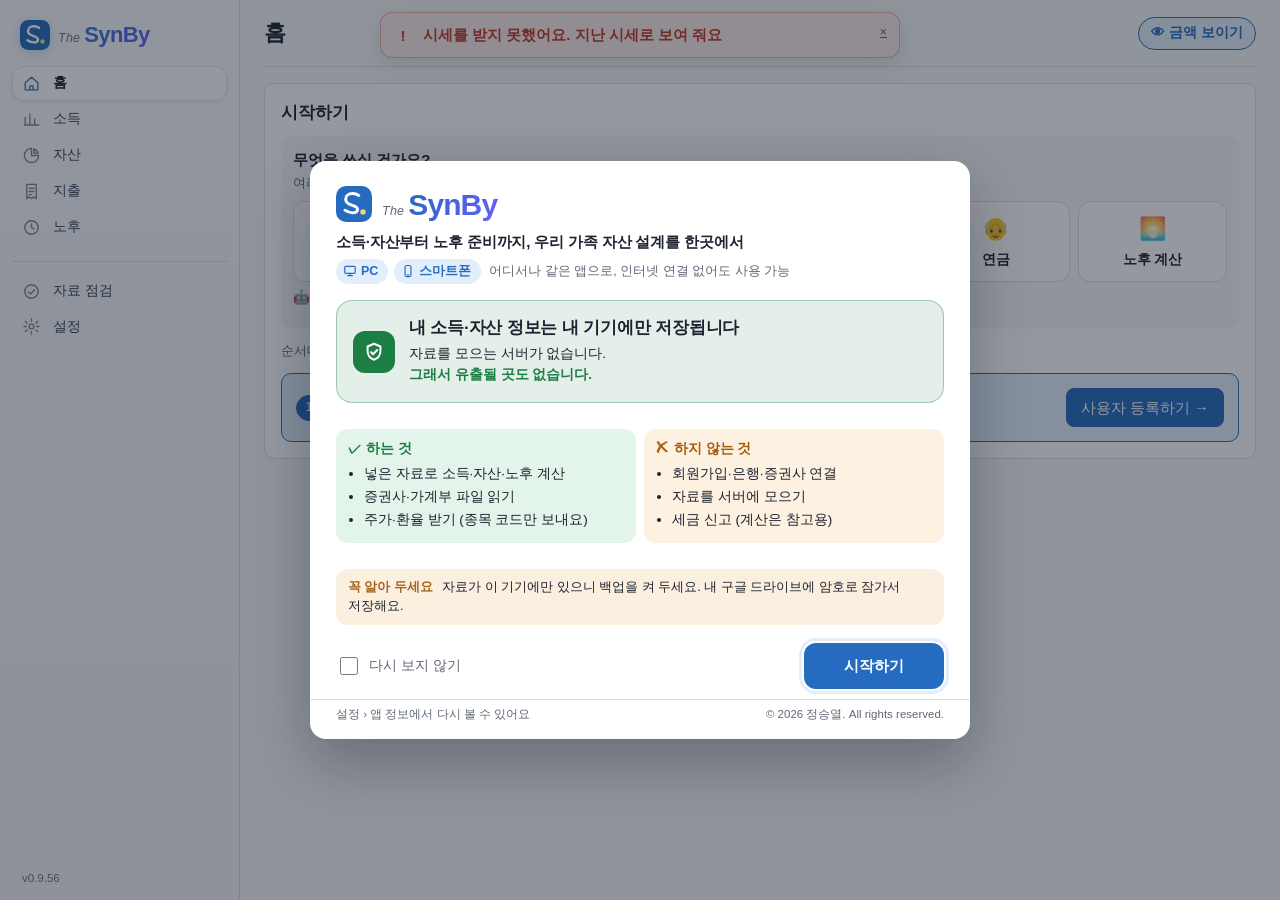
==== index.html @ cb2609c5 "0.9.56: 처음 쓰는 사람 안내(무엇을 쓸까요), 바뀐 점 알림, 계좌·노후·상속 안내 Co-Authored-By: Claude Opus 5.5 <noreply@anthropi" ====
<!doctype html>
<html lang="ko">
<head>
<meta charset="utf-8">
<meta name="viewport" content="width=device-width, initial-scale=1, viewport-fit=cover">
<meta name="robots" content="noindex">
<meta name="theme-color" content="#2a78d6">
<meta name="apple-mobile-web-app-capable" content="yes">
<meta name="apple-mobile-web-app-title" content="SynBy">
<title>The SynBy</title>
<link rel="manifest" href="./manifest.webmanifest">
<link rel="icon" href="./favicon-32.png" sizes="32x32">
<link rel="apple-touch-icon" href="./apple-touch-icon.png">
<link rel="stylesheet" href="./app.css?v=0.9.56">
</head>
<body>
<div id="root"></div>
<script type="module" src="./app.js?v=0.9.56"></script>
</body>
</html>
---- app.css ----
:root{--bg: #f6f7f9;--panel: #ffffff;--side: #eef0f3;--ink: #1d2330;--quiet: #5f6878;--line: #d9dde4;--accent: #256bc0;--accent-fill: #256bc0;--accent-soft: #e3eefb;--good: #1c7d45;--bad: #c0392b;--profit: #d63a3a;--loss: #2a62c9;--radius: 10px;color-scheme:light}@media(prefers-color-scheme:dark){:root:not([data-theme=light]){--bg: #14171c;--panel: #1c2027;--side: #181b21;--ink: #e7eaf0;--quiet: #9aa3b2;--line: #2e343e;--accent: #5b9cf0;--accent-fill: #3572c8;--accent-soft: #1f2d42;--good: #45c27a;--bad: #ef6b5d;color-scheme:dark}}:root[data-theme=dark]{--bg: #14171c;--panel: #1c2027;--side: #181b21;--ink: #e7eaf0;--quiet: #9aa3b2;--line: #2e343e;--accent: #5b9cf0;--accent-fill: #3572c8;--accent-soft: #1f2d42;--good: #45c27a;--bad: #ef6b5d;color-scheme:dark}*{box-sizing:border-box}html,body{margin:0;background:var(--bg);color:var(--ink);word-break:keep-all;overflow-wrap:break-word;font:15px/1.55 -apple-system,BlinkMacSystemFont,Apple SD Gothic Neo,Pretendard,Noto Sans KR,Malgun Gothic,sans-serif}button,input,select{font:inherit;color:inherit}.brand{display:flex;align-items:center;gap:8px;white-space:nowrap;border:0;background:none;padding:4px 8px 8px;cursor:pointer;color:var(--ink);text-align:left}.brand-mark{display:grid;flex:none;filter:drop-shadow(0 2px 4px rgba(42,120,214,.25))}.brand-text{display:flex;align-items:baseline;gap:4px;line-height:1}.brand-the{font-size:12.5px;font-weight:500;color:var(--quiet);letter-spacing:.02em;font-style:italic}.brand-name{font-size:22px;font-weight:800;letter-spacing:-.03em;background:linear-gradient(120deg,var(--accent),#6a5cff);-webkit-background-clip:text;background-clip:text;color:transparent}.brand-tag{font-size:10px;font-weight:600;color:var(--accent);background:var(--accent-soft);border-radius:999px;padding:2px 6px;white-space:nowrap;flex:none}.main{min-width:0;padding-block:0 40px;padding-left:max(24px,env(safe-area-inset-left,0px));padding-right:max(24px,env(safe-area-inset-right,0px))}.topbar{display:flex;align-items:center;justify-content:space-between;gap:12px;padding:16px 0;border-bottom:1px solid var(--line);margin-bottom:16px}.topbar h1{font-size:22px;margin:0}.sp{position:relative}.sp-btn{display:inline-flex;align-items:center;gap:8px;border:1px solid var(--line);background:var(--panel);color:var(--ink);border-radius:999px;padding:5px 12px 5px 6px;font:inherit;cursor:pointer;max-width:62vw;box-shadow:0 1px 2px #0000000a}.sp-btn:hover,.sp-btn[aria-expanded=true]{border-color:var(--accent)}.sp-btn:focus-visible,.sp-item:focus-visible,.sp-manage:focus-visible{outline:3px solid var(--accent-soft);outline-offset:1px}.sp-eyebrow{font-size:11.5px;font-weight:700;color:var(--accent);background:var(--accent-soft);border-radius:999px;padding:2px 8px}.sp-label{font-weight:700;font-size:13.5px;white-space:nowrap;overflow:hidden;text-overflow:ellipsis}.sp-chev{width:12px;height:12px;flex:none;fill:none;stroke:var(--quiet);stroke-width:1.6;stroke-linecap:round;stroke-linejoin:round}.sp-btn[aria-expanded=true] .sp-chev{transform:rotate(180deg)}.sp-dots{display:inline-flex;flex:none}.sp-dots i{width:14px;height:14px;border-radius:50%;border:2px solid var(--panel)}.sp-dots i+i{margin-left:-5px}.sp-menu{position:absolute;right:0;top:calc(100% + 6px);z-index:30;width:264px;max-width:calc(100vw - 32px);background:var(--panel);border:1px solid var(--line);border-radius:16px;box-shadow:0 12px 32px #00000029;padding:6px;display:flex;flex-direction:column}.sp-sec{display:flex;flex-direction:column;padding:2px 0}.sp-sec+.sp-sec{border-top:1px solid var(--line);margin-top:4px;padding-top:6px}.sp-head{font-size:11.5px;font-weight:700;color:var(--quiet);letter-spacing:.04em;padding:4px 10px 2px}.sp-item{display:grid;grid-template-columns:34px minmax(0,1fr) 16px;align-items:center;gap:8px;border:0;background:none;color:var(--ink);font:inherit;text-align:left;padding:8px 10px;border-radius:8px;cursor:pointer}.sp-item:hover{background:var(--bg)}.sp-item.on{background:var(--accent-soft)}.sp-item .sp-dots{justify-content:flex-start}.sp-text{display:flex;flex-direction:column;min-width:0}.sp-text b{font-size:13.5px;font-weight:600}.sp-text small{font-size:12.5px;color:var(--quiet);white-space:nowrap;overflow:hidden;text-overflow:ellipsis}.sp-check{color:var(--accent);font-weight:700}.sp-manage{border:0;border-top:1px solid var(--line);background:none;color:var(--accent);font:inherit;font-size:13.5px;text-align:left;padding:10px 10px 6px;margin-top:4px;cursor:pointer}.notice{background:var(--accent-soft);border-radius:var(--radius);padding:10px 14px;margin-bottom:12px}.placeholder{border:1px dashed var(--line);border-radius:var(--radius);padding:32px;text-align:center;color:var(--quiet)}.ph-title{font-size:17px;font-weight:700;color:var(--ink)}.tabs{display:flex;gap:8px;flex-wrap:wrap;margin-bottom:12px}.chip{border:1px solid var(--line);background:var(--panel);border-radius:999px;padding:6px 14px;cursor:pointer}.chip.on{border-color:var(--accent);background:var(--accent-soft);font-weight:700}.card{background:var(--panel);border:1px solid var(--line);border-radius:var(--radius);padding:16px;min-width:0}.card h2{font-size:15px;margin:0 0 10px}.card-head{display:flex;justify-content:space-between;align-items:center;gap:8px;flex-wrap:wrap}.split{display:grid;grid-template-columns:minmax(220px,300px) 1fr;gap:16px;align-items:start}.stack{display:flex;flex-direction:column;gap:16px;min-width:0}.list{list-style:none;padding:0;margin:0 0 12px;display:flex;flex-direction:column;gap:4px}.row,.row-btn{display:flex;align-items:center;gap:10px;padding:8px 10px;border-radius:8px}.row-btn{cursor:pointer}.row-btn:hover{background:var(--accent-soft)}.row-btn.on{background:var(--accent-soft);outline:1px solid var(--accent)}.row-btn small,.row small{display:block;color:var(--quiet)}.dim{opacity:.55}.grow{flex:1;min-width:0}.dot{width:10px;height:10px;border-radius:50%;flex:none}.inline{display:flex;gap:8px}.inline input{flex:1;min-width:0}input,select{border:1px solid var(--line);background:var(--panel);border-radius:8px;padding:7px 10px;min-width:0}input:focus,select:focus{outline:2px solid var(--accent);outline-offset:0}.num{text-align:right;font-variant-numeric:tabular-nums}input.sm{width:90px;padding:4px 8px}.btn{border:1px solid var(--accent);background:var(--accent-fill);color:#fff;border-radius:8px;padding:7px 14px;cursor:pointer;white-space:nowrap}.btn.ghost{background:var(--panel);color:var(--ink);border-color:var(--line)}.btn.sm{padding:3px 10px;font-size:13.5px}.btn.danger{color:var(--bad)}.link{border:0;background:none;color:var(--accent);text-decoration:underline;cursor:pointer;padding:0}.actions{display:flex;gap:8px;flex-wrap:wrap}.actions.end{justify-content:flex-end;align-self:end}.grid{display:grid;grid-template-columns:repeat(auto-fill,minmax(180px,1fr));gap:10px}.grid label{display:flex;flex-direction:column;gap:4px;font-size:12.5px;color:var(--quiet)}.grid.add{margin-top:14px;padding-top:14px;border-top:1px dashed var(--line)}.form .actions{margin-top:12px;justify-content:flex-end}.checks{display:flex;gap:12px;flex-wrap:wrap}.check{display:flex;gap:6px;align-items:center}.check input{width:auto}.tbl{width:100%;border-collapse:collapse;font-variant-numeric:tabular-nums}.tbl th{text-align:left;font-size:12.5px;color:var(--quiet);font-weight:600;background:var(--bg);padding:8px}.tbl td{border-top:1px solid var(--line);padding:8px;vertical-align:middle}.menu-cell{display:flex;gap:6px;flex-wrap:wrap}.menu-cell select{padding:3px 6px;font-size:13.5px}.kv{display:grid;grid-template-columns:max-content 1fr;gap:6px 16px;margin:0}.kv dt{color:var(--quiet)}.kv dd{margin:0}.kv.small{font-size:13.5px}.muted{color:var(--quiet);font-size:12.5px}.toast{padding:8px 12px;border-radius:8px;margin-bottom:12px;cursor:pointer}.toast.good{background:color-mix(in srgb,var(--good) 14%,transparent);color:var(--good)}.toast.bad{background:color-mix(in srgb,var(--bad) 14%,transparent);color:var(--bad)}.bottom-tabs{display:none}@media(max-width:768px){.app{grid-template-columns:1fr}.sidebar{display:none}.main{padding-block:0 calc(96px + env(safe-area-inset-bottom,0px));padding-left:max(16px,env(safe-area-inset-left,0px));padding-right:max(16px,env(safe-area-inset-right,0px))}.topbar{flex-wrap:wrap}.split{grid-template-columns:1fr}.tbl thead{display:none}.tbl tr{display:block;border-top:1px solid var(--line);padding:8px 0}.tbl td{display:block;border:0;padding:2px 0}.bottom-tabs{display:grid;grid-template-columns:repeat(5,1fr);position:fixed;bottom:0;left:0;right:0;background:var(--panel);border-top:1px solid var(--line);padding:6px max(4px,env(safe-area-inset-right,0px)) calc(6px + env(safe-area-inset-bottom,0px)) max(4px,env(safe-area-inset-left,0px))}.bottom-tabs button{border:0;background:none;padding:8px 2px;font-size:12.5px;color:var(--quiet)}.bottom-tabs button.on{color:var(--ink);font-weight:700}}.ask{margin-top:12px;padding:12px 14px;border:1px solid var(--accent);background:var(--accent-soft);border-radius:var(--radius);display:flex;flex-direction:column;gap:6px}.ask p{margin:0;color:var(--ink);font-size:13.5px}.ask.danger{border-color:var(--bad);background:color-mix(in srgb,var(--bad) 10%,var(--panel))}.btn.danger-fill{background:var(--bad);border-color:var(--bad);color:#fff}.small-link{font-size:12.5px;margin:0 0 10px;display:inline-block}.hint{font-size:11.5px;color:var(--quiet);line-height:1.4}.member-form{display:flex;flex-direction:column;gap:4px;padding:20px}.mf-head h2{margin:0;font-size:17px}.mf-head p{margin:4px 0 8px;color:var(--quiet);font-size:13.5px}.fs{border-top:1px solid var(--line);padding:16px 0 6px;display:flex;flex-direction:column;gap:12px}.fs h3{margin:0;font-size:12.5px;font-weight:700;letter-spacing:.04em;color:var(--accent)}.fs-row{display:flex;gap:12px;flex-wrap:wrap}.fs-row>.fld{flex:1 1 140px}.fs-row>.fld.grow2{flex:2 1 220px}.fs-row.three>.fld{flex:1 1 150px}.fld{display:flex;flex-direction:column;gap:5px;min-width:0}.fld label,.fld .lbl{font-size:12.5px;color:var(--quiet)}.fld em{font-style:normal;color:var(--accent);font-size:11.5px;margin-left:4px}.unit-wrap{position:relative;display:flex}.unit-wrap input{width:100%;padding-right:52px;font-variant-numeric:tabular-nums}.unit{position:absolute;right:10px;top:50%;transform:translateY(-50%);font-size:12.5px;color:var(--quiet);pointer-events:none}.seg{display:flex;flex-wrap:wrap;gap:6px}.seg button{border:1px solid var(--line);background:var(--panel);border-radius:999px;padding:6px 14px;cursor:pointer}.seg button.on{border-color:var(--accent);background:var(--accent-soft);color:var(--ink);font-weight:700}.seg button:focus-visible,.btn:focus-visible,.chip:focus-visible{outline:2px solid var(--accent);outline-offset:2px}.pair{display:flex;flex-direction:column;gap:8px}.pair-row{display:grid;grid-template-columns:minmax(120px,1fr) 1fr 1fr;gap:10px;align-items:center}.pair-headrow span{font-size:12.5px;color:var(--quiet);font-weight:600}.pair-label{font-size:13.5px}.pair select{width:100%}.fs-note{margin:0;font-size:12.5px;color:var(--quiet)}.mf-foot{border-top:1px solid var(--line);padding-top:14px;margin-top:6px;display:flex;justify-content:space-between;align-items:center;gap:12px;flex-wrap:wrap}@media(max-width:768px){.member-form{padding:16px}.pair-row{grid-template-columns:1fr 1fr;row-gap:6px}.pair-label{grid-column:1 / -1;font-weight:600}.pair-headrow span:first-child{display:none}.fs-note{padding-bottom:8px}.mf-foot .actions{width:100%;justify-content:flex-end}.mf-foot{position:sticky;bottom:calc(56px + env(safe-area-inset-bottom,0px));background:var(--panel);padding-bottom:8px}.mf-foot .muted{display:none}}.count{font-weight:400;color:var(--quiet);font-size:13.5px;margin-left:4px}.empty{margin:8px 0 0}.acct-list{display:flex;flex-direction:column;gap:14px;margin-top:6px}.acct-group{border:1px solid var(--line);border-radius:var(--radius);overflow:visible}.acct-inst{display:flex;align-items:center;gap:8px;padding:9px 14px;background:var(--bg);border-bottom:1px solid var(--line);border-radius:var(--radius) var(--radius) 0 0}.inst-name{font-weight:700;font-size:13.5px}.inst-count{color:var(--quiet);font-size:12.5px;margin-right:auto}.acct-row{display:flex;align-items:center;gap:12px;padding:11px 14px;position:relative}.acct-item+.acct-item{border-top:1px solid var(--line)}.acct-item.open{background:var(--bg)}.acct-toggle{border:0;background:none;text-align:left;padding:0 22px 0 0;cursor:pointer;color:inherit;font:inherit;position:relative}.acct-toggle:hover .acct-name{color:var(--accent)}.chev{position:absolute;right:0;top:50%;transform:translateY(-50%);color:var(--quiet);font-size:12.5px}.nudge{color:var(--accent)}.holdings{padding:2px 14px 14px 26px;display:flex;flex-direction:column;gap:8px}.hold-list{border:1px solid var(--line);border-radius:12px;background:var(--panel)}.hold-list .hold-row{display:grid;grid-template-columns:minmax(0,1fr) auto auto 34px;gap:12px;align-items:center;padding:8px 6px 8px 12px}.hold-name{font-weight:600;font-size:13.5px;overflow:hidden;text-overflow:ellipsis;white-space:nowrap}.hold-qty{font-variant-numeric:tabular-nums;font-size:13.5px;text-align:right}.hold-avg{color:var(--quiet);font-size:12.5px;font-variant-numeric:tabular-nums;text-align:right;min-width:0}.hold-edit{padding:10px 12px;display:flex;flex-direction:column;gap:8px}.unit-input{display:inline-flex;align-items:center;gap:6px}.unit-input input{width:150px;text-align:right}.unit-input em{font-style:normal;color:var(--quiet);font-size:13.5px}.holdings .add-row{margin-top:0}.pick-list{max-height:220px;overflow:auto}.pick-list small{color:var(--quiet)}.new-inst{width:100%;margin-top:4px}@media(max-width:768px){.holdings{padding-left:14px}.hold-list .hold-row{grid-template-columns:minmax(0,1fr) auto 34px}.hold-avg{grid-column:1 / 3;grid-row:2;text-align:left;margin-top:-6px}.hold-list .hold-row .more{grid-row:1;grid-column:3}.unit-input input{width:120px}}.acct-main{flex:1;min-width:0;display:flex;align-items:baseline;gap:12px;flex-wrap:wrap}.acct-name{font-weight:600;font-size:15px}.acct-meta{color:var(--quiet);font-size:12.5px;display:inline-flex;gap:6px;align-items:center}.pill{border:1px solid var(--line);border-radius:999px;padding:0 8px;font-size:11.5px}.arrows{display:inline-flex;gap:4px}.arrows button{border:1px solid var(--line);background:var(--panel);border-radius:8px;width:30px;height:28px;cursor:pointer;font-size:11.5px;color:var(--ink)}.arrows button:disabled{opacity:.3;cursor:default}.more{position:relative}.more-btn{border:1px solid transparent;background:none;border-radius:8px;width:34px;height:30px;font-size:17px;line-height:1;cursor:pointer;color:var(--quiet)}.more-btn:hover,.more-btn[aria-expanded=true]{border-color:var(--line);background:var(--bg);color:var(--ink)}.more-menu{position:absolute;right:0;top:calc(100% + 4px);z-index:20;min-width:170px;background:var(--panel);border:1px solid var(--line);border-radius:var(--radius);box-shadow:0 8px 24px #00000024;padding:4px;display:flex;flex-direction:column}.more-menu button{text-align:left;border:0;background:none;padding:8px 10px;border-radius:8px;cursor:pointer;font-size:13.5px}.more-menu button:hover{background:var(--accent-soft)}.more-menu button.danger{color:var(--bad)}@media(max-width:768px){.acct-main{flex-direction:column;gap:2px}}.add-row{margin-top:12px;width:100%;border:1px dashed var(--line);background:none;border-radius:var(--radius);padding:12px;color:var(--accent);font-weight:600;cursor:pointer}.add-row:hover{border-color:var(--accent);background:var(--accent-soft)}.wizard{margin-top:14px;border:1px solid var(--accent);border-radius:var(--radius);padding:16px;display:flex;flex-direction:column;gap:14px}.wz-steps{list-style:none;margin:0;padding:0;display:flex;gap:14px;flex-wrap:wrap;font-size:12.5px;color:var(--quiet)}.wz-steps li{display:flex;align-items:center;gap:6px}.wz-steps span{width:20px;height:20px;border-radius:50%;border:1px solid var(--line);display:inline-grid;place-items:center;font-size:11.5px}.wz-steps li.on{color:var(--ink);font-weight:700}.wz-steps li.on span{background:var(--accent-fill);border-color:var(--accent);color:#fff}.wz-steps li.done span{background:var(--accent-soft);border-color:var(--accent)}.wz-body{display:flex;flex-direction:column;gap:14px}.wz-body h3{margin:0;font-size:15px}.wz-sec{display:flex;flex-direction:column;gap:6px}.wz-label{font-size:12.5px;color:var(--quiet)}.type-cards{display:grid;grid-template-columns:repeat(auto-fill,minmax(200px,1fr));gap:8px}.type-card{text-align:left;border:1px solid var(--line);background:var(--panel);border-radius:var(--radius);padding:12px 14px;cursor:pointer;display:flex;flex-direction:column;gap:3px}.type-card:hover,.type-card:focus-visible{border-color:var(--accent);background:var(--accent-soft)}.type-card b{font-size:15px}.type-card span{color:var(--quiet);font-size:12.5px}.wz-note{margin:0;font-size:12.5px;color:var(--quiet)}.wz-summary{background:var(--bg);border-radius:8px;padding:10px 12px;font-size:13.5px}.wz-foot{display:flex;justify-content:space-between;gap:8px}.wz-foot .btn:only-child{margin-left:0}.btn:disabled{opacity:.45;cursor:default}.start h2{font-size:17px}.start-steps{list-style:none;margin:12px 0 0;padding:0;display:flex;flex-direction:column;gap:8px}.start-steps li{display:flex;align-items:center;gap:12px;padding:12px 14px;border:1px solid var(--line);border-radius:var(--radius)}.start-steps li.now{border-color:var(--accent);background:var(--accent-soft)}.start-steps li.done .grow{opacity:.75}.start-steps li small{display:block;color:var(--quiet);font-size:12.5px}.num{width:26px;height:26px;border-radius:50%;border:1px solid var(--line);display:grid;place-items:center;font-size:12.5px;flex:none;background:var(--panel)}.start-steps li.now .num{background:var(--accent-fill);border-color:var(--accent);color:#fff}.start-steps li.done .num{background:var(--good);border-color:var(--good);color:#fff}.next-step{display:flex;align-items:center;gap:12px;flex-wrap:wrap}.next-step small{display:block;color:var(--quiet);font-size:12.5px;margin-top:2px}.empty-state{display:flex;flex-direction:column;gap:8px;align-items:flex-start;padding:24px}.empty-state p{margin:0;color:var(--quiet)}.person-tabs button{display:inline-flex;align-items:center;gap:6px}.person-tabs small{color:var(--quiet)}.more-list{display:flex;flex-direction:column;padding:8px 8px 4px}.more-list h2{font-size:12.5px;color:var(--quiet);padding:6px 8px 2px;margin:0}.more-item{display:flex;justify-content:space-between;align-items:center;border:0;background:none;padding:12px 8px;border-top:1px solid var(--line);font-size:15px;cursor:pointer}.more-item:first-of-type{border-top:0}details.adv summary{cursor:pointer;font-weight:700}details.adv[open] summary{margin-bottom:8px}.ask-when{display:flex;flex-direction:column;gap:2px;font-size:13.5px}.ask-when span{font-size:12.5px;font-weight:700;color:var(--accent)}.ask-when ul{margin:0;padding-left:18px}.lead-line{margin:-4px 0 4px}.menu-label{font-size:11.5px;color:var(--quiet);padding:6px 10px 2px}.more-menu button.checked{font-weight:700}.add-member.flash{border-radius:12px;animation:flash 1.6s ease-out 1}@keyframes flash{0%,40%{box-shadow:0 0 0 3px var(--accent-soft),0 0 0 5px var(--accent)}to{box-shadow:none}}.start-steps li .btn.sm{flex:none}@media(max-width:640px){.start-steps li.now{flex-wrap:wrap;align-items:flex-start}.start-steps li.now>.btn{flex:0 0 auto;width:calc(100% - 40px);margin-left:40px;justify-content:center}}.info-empty{display:flex;align-items:center;gap:14px;flex-wrap:wrap;background:var(--bg);border:1px dashed var(--line);border-radius:12px;padding:12px 14px}.info-empty p{margin:0;flex:1 1 260px;color:var(--quiet);font-size:13.5px;line-height:1.5}.info-empty b{color:var(--ink);font-weight:600}.card-head .actions{align-items:center}.setup-guide{display:flex;align-items:center;gap:14px;flex-wrap:wrap;background:var(--accent-soft);border:1px solid var(--accent);border-radius:var(--radius);padding:10px 14px;margin-bottom:14px}.sg-steps{display:flex;gap:6px;list-style:none;margin:0;padding:0;flex:none}.sg-steps li{display:inline-flex;align-items:center;gap:5px;font-size:12.5px;color:var(--quiet)}.sg-steps li+li:before{content:"\203a";margin-right:6px;color:var(--quiet)}.sg-steps li.now{color:var(--ink);font-weight:700}.sg-steps .num{width:20px;height:20px;font-size:11.5px}.sg-steps li.now .num{background:var(--accent-fill);border-color:var(--accent);color:#fff}.sg-steps li.done .num{background:var(--good);border-color:var(--good);color:#fff}.sg-text{margin:0;flex:1 1 260px;font-size:13.5px}.sg-text b{margin-right:4px}.am-grid{display:grid;grid-template-columns:repeat(3,minmax(0,1fr));gap:12px}.err{color:var(--bad);font-size:12.5px}.choice{display:grid;gap:10px}.type-card.primary{border-color:var(--accent);background:var(--accent-soft)}.type-card.primary b{color:var(--accent)}.add-row.on{border-color:var(--accent);background:var(--accent-soft)}@media(max-width:768px){.am-grid{grid-template-columns:1fr}.sg-steps{width:100%}}.member-wizard>.wizard{margin:0;background:var(--panel)}.explain{display:flex;flex-direction:column;gap:6px;margin-bottom:12px}.explain p{margin:0;font-size:13.5px;line-height:1.55}.explain p.muted{font-size:12.5px}.pill.good{border-color:var(--good);color:var(--good)}.person-pick{display:flex;flex-wrap:wrap;gap:8px}.person-chip{display:inline-flex;align-items:center;gap:7px;border:1px solid var(--line);background:var(--panel);border-radius:999px;padding:8px 14px 8px 8px;cursor:pointer;font-size:13.5px;color:var(--ink)}.person-chip small{color:var(--quiet);font-size:11.5px}.person-chip .tick{width:20px;height:20px;border-radius:50%;border:1px solid var(--line);display:grid;place-items:center;font-size:12.5px}.person-chip.on{border-color:var(--accent);background:var(--accent-soft);font-weight:600}.person-chip.on .tick{background:var(--accent-fill);border-color:var(--accent);color:#fff}.sm-seg{margin-top:6px}.sm-seg button{font-size:12.5px;padding:4px 10px}.big-check{display:flex;gap:10px;align-items:flex-start;font-size:13.5px;cursor:pointer}.big-check input{margin-top:3px;width:18px;height:18px}.big-check small{display:block;color:var(--quiet);font-size:12.5px;margin-top:2px}.auto-tag{margin-left:5px;font-size:10px;font-weight:700;color:#fff;background:var(--accent-fill);border-radius:999px;padding:0 5px;vertical-align:1px}.more-menu{max-height:360px;overflow:auto}.date-field{display:grid;grid-template-columns:1.3fr 1fr 1fr;gap:6px}.date-field select{padding:7px 6px;min-width:0;width:100%}.date-hint{margin-top:-10px}.guess-note{display:flex;align-items:center;gap:8px;flex-wrap:wrap;font-size:13.5px;background:var(--accent-soft);border-radius:8px;padding:8px 12px}.guess-note .link{font-size:12.5px}.inst-edit{display:flex;flex-direction:column;gap:12px;padding:4px 14px 14px}.am-grid.two{grid-template-columns:repeat(2,minmax(0,1fr))}@media(max-width:768px){.am-grid.two{grid-template-columns:1fr}}.wl-scrim{position:fixed;inset:0;z-index:100;background:#141c2873;display:grid;place-items:center;padding:max(16px,env(safe-area-inset-top,0px)) max(16px,env(safe-area-inset-right,0px)) max(16px,env(safe-area-inset-bottom,0px)) max(16px,env(safe-area-inset-left,0px));overflow-y:auto}.wl{width:min(660px,100%);background:var(--panel);color:var(--ink);border-radius:16px;box-shadow:0 24px 60px #0a14284d;overflow:hidden;display:flex;flex-direction:column;max-height:calc(100dvh - 32px)}.wl-body{padding:24px 26px 4px;overflow-y:auto;display:flex;flex-direction:column;gap:16px}.wl-head{display:flex;flex-direction:column;gap:6px}.wl-brand{display:flex;align-items:center;gap:10px}.wl-name{font-size:30px}.wl-mbr{display:none}.wl-tagline{margin:0;font-size:15px;font-weight:600;letter-spacing:-.01em}.wl-devices{display:flex;align-items:center;gap:6px;flex-wrap:wrap}.wl-dev{display:inline-flex;align-items:center;gap:4px;font-size:12.5px;font-weight:600;color:var(--accent);background:var(--accent-soft);border-radius:999px;padding:3px 10px 3px 7px}.wl-dev svg,.wl-ic svg{fill:none;stroke:var(--accent);stroke-width:2;stroke-linecap:round;stroke-linejoin:round}.wl-dev svg{width:14px;height:14px}.wl-dev-text{font-size:12.5px;color:var(--quiet);margin-left:2px}.wl-promise{background:color-mix(in srgb,var(--good) 12%,var(--panel));border:1px solid color-mix(in srgb,var(--good) 35%,transparent);border-radius:16px;padding:16px;display:flex;gap:14px;align-items:center}.wl-shield{flex:none;width:42px;height:42px;border-radius:12px;background:var(--good);display:grid;place-items:center}.wl-promise h1{margin:0;font-size:17px;line-height:1.35;letter-spacing:-.01em;text-wrap:balance}.wl-promise p{margin:4px 0 0;font-size:13.5px}.wl-promise b{color:var(--good)}.wl-points{list-style:none;margin:0;padding:0;display:grid;grid-template-columns:repeat(3,minmax(0,1fr));gap:12px}.wl-points li{display:flex;flex-direction:column;gap:8px;padding:12px;border:1px solid var(--line);border-radius:12px}.wl-ic{flex:none;width:32px;height:32px;border-radius:8px;background:var(--accent-soft);display:grid;place-items:center}.wl-ic svg{width:18px;height:18px}.wl-points b{display:block;font-size:13.5px;line-height:1.35}.wl-desc{display:block;font-size:12.5px;color:var(--quiet);margin-top:3px;line-height:1.45}.wl-caution{margin:0;background:color-mix(in srgb,#e0901e 14%,var(--panel));border-radius:12px;padding:9px 12px;font-size:12.5px}.wl-caution b{color:color-mix(in srgb,#d07a10 75%,var(--ink));margin-right:6px}.wl-foot{display:flex;align-items:center;justify-content:space-between;gap:12px;flex-wrap:wrap;padding:14px 26px 10px}.wl-check{display:inline-flex;align-items:center;gap:8px;font-size:13.5px;cursor:pointer;color:var(--quiet)}.wl-check input{width:18px;height:18px;accent-color:var(--accent)}.wl-start{border:0;background:var(--accent-fill);color:#fff;font:inherit;font-weight:700;font-size:15px;border-radius:12px;padding:11px 40px;cursor:pointer}.wl-start:hover{filter:brightness(1.06)}.wl-start:focus-visible{outline:3px solid var(--accent-soft);outline-offset:2px}.wl-later{display:flex;justify-content:space-between;gap:2px 16px;flex-wrap:wrap;font-size:11.5px;color:var(--quiet);padding:6px 26px 16px;border-top:1px solid var(--line)}@media(prefers-reduced-motion:no-preference){.wl{animation:wl-rise .35s ease-out}@keyframes wl-rise{0%{transform:translateY(12px)}to{transform:none}}}@media(max-width:600px){.wl-mbr{display:inline}.wl{border-radius:16px}.wl-body{padding:18px 16px 2px;gap:12px}.wl-tagline{font-size:13.5px}.wl-promise{padding:13px;gap:12px;align-items:flex-start}.wl-promise h1{font-size:17px}.wl-points{grid-template-columns:1fr;gap:0;border:1px solid var(--line);border-radius:12px}.wl-points li{flex-direction:row;align-items:center;gap:10px;border:0;border-radius:0;padding:9px 11px}.wl-points li+li{border-top:1px solid var(--line)}.wl-ic{width:28px;height:28px}.wl-foot{padding:12px 16px 8px}.wl-later{padding:6px 16px 12px;flex-direction:column}.wl-start{flex:1}}@media(max-width:600px)and (max-height:700px){.wl-body{gap:9px;padding-top:14px}.wl-brand .logo{width:30px;height:30px}.wl-name{font-size:22px}.wl-points li,.wl-caution{padding:7px 10px}.wl-dev-text{display:none}.wl-promise{padding:11px}.wl-promise h1{font-size:15px}.wl-foot{padding-top:10px}}.where{font-size:12.5px;color:var(--quiet);background:var(--bg);border-radius:8px;padding:9px 12px;line-height:1.55}.where b{color:var(--ink);font-weight:600}.pair-q{display:grid;grid-template-columns:repeat(2,minmax(0,1fr));gap:12px 16px}.info-progress{display:flex;align-items:center;gap:8px;flex-wrap:wrap;font-size:12.5px;color:var(--quiet);margin-bottom:8px}.info-progress .meter{display:inline-flex;gap:3px}.info-progress .meter i{width:16px;height:6px;border-radius:3px;background:var(--line)}.info-progress .meter i.on{background:var(--good)}.wz-steps{flex-wrap:wrap;row-gap:6px}@media(max-width:768px){.pair-q{grid-template-columns:1fr}}@media(max-width:600px){.wz-steps{gap:8px}.wz-steps li:not(.on){font-size:0;gap:0}.wz-steps li:not(.on) span{font-size:11.5px}}.th{display:flex;flex-direction:column;gap:12px}.th-block{border:1px solid var(--line);border-radius:12px;overflow:hidden;background:var(--panel)}.th-head{display:flex;align-items:center;justify-content:space-between;gap:8px;padding:10px 12px;background:var(--bg);border-bottom:1px solid var(--line)}.th-head b{font-size:13.5px}.th-head small{font-weight:400;color:var(--quiet);font-size:12.5px}.th-help{border:0;background:none;color:var(--accent);font:inherit;font-size:12.5px;cursor:pointer;padding:2px 0;white-space:nowrap}.th-text{margin:0;padding:10px 12px;font-size:12.5px;color:var(--quiet);background:var(--bg);border-bottom:1px solid var(--line);line-height:1.6}.th-text b{color:var(--ink);font-weight:600}.th-row{display:grid;grid-template-columns:64px minmax(0,1fr);align-items:center;gap:10px;padding:10px 12px}.th-row+.th-row{border-top:1px solid var(--line)}.th-row>span,.th-row>label{font-size:13.5px;color:var(--quiet);font-weight:600}.th-row select{width:100%}.seg3{display:grid;grid-template-columns:repeat(3,1fr);border:1px solid var(--line);border-radius:8px;overflow:hidden}.seg3 button{border:0;background:var(--panel);color:var(--ink);font:inherit;font-size:13.5px;padding:8px 4px;cursor:pointer}.seg3 button+button{border-left:1px solid var(--line)}.seg3 button.on{background:var(--accent-fill);color:#fff;font-weight:700}.seg3 button:focus-visible,.th-help:focus-visible{outline:3px solid var(--accent-soft);outline-offset:1px}@media(max-width:600px){.th-row{grid-template-columns:52px minmax(0,1fr);gap:8px}}.ip{display:flex;flex-direction:column;gap:8px}.ip-label{font-size:12.5px;color:var(--quiet)}.ip-label b{color:var(--ink)}.ip-list{list-style:none;margin:0;padding:0;border:1px solid var(--line);border-radius:12px;max-height:268px;overflow-y:auto;background:var(--panel)}.ip-list li+li{border-top:1px solid var(--line)}.ip-item{width:100%;display:grid;grid-template-columns:auto minmax(0,1fr) auto;align-items:center;gap:10px;border:0;background:none;color:var(--ink);font:inherit;text-align:left;padding:10px 12px;cursor:pointer}.ip-item:hover,.ip-item:focus-visible{background:var(--accent-soft);outline:none}.ip-badge{font-size:11.5px;font-weight:700;border-radius:8px;padding:2px 6px;background:var(--bg);color:var(--quiet);border:1px solid var(--line);min-width:36px;text-align:center}.ip-badge.c-stock_us{color:var(--accent);border-color:color-mix(in srgb,var(--accent) 40%,transparent);background:var(--accent-soft)}.ip-badge.c-etf{color:var(--good);border-color:color-mix(in srgb,var(--good) 40%,transparent);background:color-mix(in srgb,var(--good) 10%,var(--panel))}.ip-main{display:flex;flex-direction:column;min-width:0}.ip-main b{font-size:15px;font-weight:700}.ip-main small{font-size:12.5px;color:var(--quiet);white-space:nowrap;overflow:hidden;text-overflow:ellipsis}.ip-where{color:var(--accent)}.ip-go{font-size:12.5px;color:var(--accent);font-weight:600;white-space:nowrap}.ip-none{margin:0}@media(max-width:600px){.ip-go{display:none}}.ip-item.here{background:var(--bg)}.ip-item.here .ip-main b,.ip-item.here .ip-go{color:var(--quiet)}@media(max-width:600px){.wz-foot{flex-wrap:wrap;gap:8px}.wz-foot .grow{display:none}.wz-foot .btn:not(.ghost){flex:1 1 100%;order:-1;justify-content:center;text-align:center}.wz-foot .btn.ghost{flex:1 1 0;text-align:center}}.sector-line,.date-line{display:flex;flex-direction:column;gap:2px;font-size:13.5px}.sector-top{display:flex;align-items:center;gap:8px}.date-line{flex-direction:row;align-items:center;gap:8px}.date-val{font-weight:700;font-size:13.5px}.date-tag{font-size:11.5px;font-weight:700;color:var(--accent);background:var(--accent-soft);border-radius:999px;padding:1px 7px}.sector-val{font-weight:700;font-size:13.5px}.sector-val.none{color:var(--quiet);font-weight:500}.sector-why{color:var(--quiet);font-size:12.5px}.sector-line .auto-tag{margin-left:0}.pick-row{width:100%;display:grid;grid-template-columns:auto minmax(0,1fr) 14px;align-items:center;gap:12px;border:1px solid var(--line);background:var(--panel);color:var(--ink);border-radius:12px;padding:11px 12px 11px 14px;font:inherit;text-align:left;cursor:pointer}.pick-row:hover{border-color:var(--accent)}.pick-row:focus-visible{outline:3px solid var(--accent-soft);outline-offset:1px}.pick-label{font-size:13.5px;color:var(--quiet)}.pick-value{display:flex;align-items:center;justify-content:flex-end;gap:6px;min-width:0;font-weight:700;font-size:15px}.pick-value>span{white-space:nowrap;overflow:hidden;text-overflow:ellipsis}.pick-value .muted-val{color:var(--quiet);font-weight:500}.pick-badge{font-size:11.5px;font-weight:700;color:var(--accent);background:var(--accent-soft);border-radius:999px;padding:1px 7px;margin-left:6px;vertical-align:1px}.pick-value .pick-badge{margin-left:0}.pick-note{font-size:12.5px;font-weight:400;color:var(--quiet);white-space:nowrap}.pick-chev{width:12px;height:12px;fill:none;stroke:var(--quiet);stroke-width:1.6;stroke-linecap:round;stroke-linejoin:round}.sheet-scrim{position:fixed;inset:0;z-index:90;background:#141c2866;display:grid;place-items:center;padding:16px}.sheet{width:min(420px,100%);max-height:min(560px,calc(100dvh - 32px));background:var(--panel);color:var(--ink);border-radius:16px;box-shadow:0 20px 50px #00000040;display:flex;flex-direction:column;overflow:hidden}.sheet-grab{display:none}.sheet-head{display:flex;align-items:flex-start;justify-content:space-between;gap:12px;padding:16px 16px 10px 18px}.sheet-head b{display:block;font-size:15px}.sheet-head small{display:block;font-size:12.5px;color:var(--quiet);margin-top:2px}.sheet-x{flex:none;width:30px;height:30px;border-radius:50%;border:0;background:var(--bg);display:grid;place-items:center;cursor:pointer}.sheet-x svg{width:12px;height:12px;stroke:var(--quiet);stroke-width:1.8;stroke-linecap:round}.sheet-body{overflow-y:auto;padding:0 8px 10px}.opt-list{list-style:none;margin:0;padding:0}.opt{width:100%;display:grid;grid-template-columns:minmax(0,1fr) 20px;align-items:center;gap:10px;border:0;background:none;color:var(--ink);font:inherit;text-align:left;padding:11px 10px;border-radius:12px;cursor:pointer}.opt:hover{background:var(--bg)}.opt.on{background:var(--accent-soft)}.opt:focus-visible{outline:2px solid var(--accent);outline-offset:-2px}.opt-text{display:flex;flex-direction:column;min-width:0}.opt-text b{font-size:15px;font-weight:600}.opt-text small{font-size:12.5px;color:var(--quiet);margin-top:1px}.opt-check svg{width:16px;height:16px;fill:none;stroke:var(--accent);stroke-width:2.2;stroke-linecap:round;stroke-linejoin:round}.sheet-custom{border-top:1px solid var(--line);margin:6px 2px 0;padding:12px 8px 4px;display:flex;flex-direction:column;gap:10px}.sheet-custom>span{font-size:12.5px;color:var(--quiet);font-weight:600}.sheet-custom .btn{align-self:stretch}@media(max-width:600px){.sheet-scrim{place-items:end stretch;padding:0}.sheet{width:100%;max-height:82dvh;border-radius:16px 18px 0 0;padding-bottom:env(safe-area-inset-bottom,0px)}.sheet-grab{display:block;width:38px;height:4px;border-radius:2px;background:var(--line);margin:8px auto 0}}@media(prefers-reduced-motion:no-preference){.sheet{animation:sheet-in .2s ease-out}@keyframes sheet-in{0%{transform:translateY(16px)}to{transform:none}}}.tax-line{display:flex;align-items:center;gap:8px;flex-wrap:wrap;font-size:13.5px;color:var(--quiet)}.tax-line b{color:var(--ink)}.tax-why{font-size:12.5px;color:var(--quiet);background:var(--bg);border-radius:8px;padding:9px 12px;line-height:1.6;margin:0}.hold-bar{display:flex;align-items:center;justify-content:space-between;gap:10px;flex-wrap:wrap}.hold-sum{font-size:12.5px;color:var(--quiet);font-variant-numeric:tabular-nums}.sort-chip{display:inline-flex;align-items:center;gap:6px;border:1px solid var(--line);background:var(--panel);color:var(--ink);font:inherit;font-size:12.5px;font-weight:600;border-radius:999px;padding:5px 12px 5px 10px;cursor:pointer}.sort-chip:hover{border-color:var(--accent)}.sort-chip svg{width:13px;height:13px;fill:none;stroke:var(--accent);stroke-width:1.5;stroke-linecap:round;stroke-linejoin:round}.opt:disabled{cursor:default;opacity:.55}.opt:disabled:hover{background:none}.hold-more{border:0;background:none;color:var(--accent);font:inherit;font-size:13.5px;font-weight:600;cursor:pointer;padding:6px 10px}.hold-more-row{text-align:center;border-top:1px solid var(--line)}.hold-list .hold-row+.hold-row,.hold-list>div+div{border-top:1px solid var(--line)}.hold-table-wrap{border:1px solid var(--line);border-radius:12px;background:var(--panel)}.hold-table{width:100%;border-collapse:separate;border-spacing:0;font-size:13.5px}.hold-table th{font-size:11.5px;font-weight:600;color:var(--quiet);text-align:right;padding:8px 12px;background:var(--bg);border-bottom:1px solid var(--line);white-space:nowrap}.hold-table thead th:first-child{border-top-left-radius:10px}.hold-table thead th:last-child{border-top-right-radius:10px}.hold-table th.c-name{text-align:left;padding-left:14px}.hold-table th.later{font-weight:500;color:color-mix(in srgb,var(--quiet) 70%,transparent)}.th-sort{border:0;background:none;color:inherit;font:inherit;padding:0;cursor:pointer}.th-sort:hover,.th-sort.on{color:var(--accent)}.hold-table td{padding:9px 12px;border-bottom:1px solid var(--line);text-align:right;font-variant-numeric:tabular-nums;white-space:nowrap}.hold-table tbody tr:last-child td{border-bottom:0}.hold-table tbody tr.hold-row:hover td{background:var(--bg)}.hold-table td.c-name{text-align:left;padding-left:14px;max-width:260px;overflow:hidden;text-overflow:ellipsis}.hold-table td.c-name b{font-weight:700}.hold-table td.c-name small{color:var(--quiet);margin-left:8px;font-size:12.5px;font-weight:400}.hold-table td.muted{color:var(--quiet)}.hold-table td.later{color:var(--line)}.hold-table .c-more{width:40px;padding:4px 8px 4px 0;text-align:right}.hold-table .c-more .more{display:inline-block}.hold-table .c-weight{width:120px}.hold-table .hold-edit-row td{text-align:left;white-space:normal;background:var(--bg)}.hold-table .hold-more-row td{text-align:center;padding:4px}.weight{display:inline-flex;align-items:center;justify-content:flex-end;gap:8px}.weight em{font-style:normal;min-width:44px;text-align:right}.weight .bar{width:56px;height:5px;border-radius:3px;background:var(--line);overflow:hidden;flex:none}.weight .bar i{display:block;height:100%;background:var(--accent-fill);border-radius:3px}.hold-foot{margin:0;padding:8px 14px;font-size:12.5px;color:var(--quiet);border-top:1px solid var(--line)}.hold-table .hold-edit .wz-foot{justify-content:flex-start}:root{--t-general: #256bc0;--t-general-bg: #e6f0fc;--t-pension: #1a7d48;--t-pension-bg: #e3f4ea;--t-isa: #7a52d1;--t-isa-bg: #efe9fc;--t-irp: #c4661a;--t-irp-bg: #fbeee2;--t-gold: #a87a0c;--t-gold-bg: #f8f0d8;--t-cash: #4f6b86;--t-cash-bg: #e9eef3}@media(prefers-color-scheme:dark){:root:not([data-theme=light]){--t-general: #6aa7ff;--t-general-bg: #1d2c42;--t-pension: #5fcf8f;--t-pension-bg: #18301f;--t-isa: #b49bff;--t-isa-bg: #2a2340;--t-irp: #f0a35e;--t-irp-bg: #36261a;--t-gold: #e3c066;--t-gold-bg: #332a14;--t-cash: #9db4cc;--t-cash-bg: #222b36}}:root[data-theme=dark]{--t-general: #6aa7ff;--t-general-bg: #1d2c42;--t-pension: #5fcf8f;--t-pension-bg: #18301f;--t-isa: #b49bff;--t-isa-bg: #2a2340;--t-irp: #f0a35e;--t-irp-bg: #36261a;--t-gold: #e3c066;--t-gold-bg: #332a14;--t-cash: #9db4cc;--t-cash-bg: #222b36}.ac-page{gap:12px}.ac-page>.card-head{padding:2px 2px 0}.ac-page .lead-line{margin:0 2px;font-size:12.5px}.ac-hero{background:var(--panel);border:1px solid var(--line);border-radius:16px;padding:18px 20px;display:flex;flex-direction:column;gap:16px}.ac-hero-top{display:flex;justify-content:space-between;align-items:flex-start;gap:12px;flex-wrap:wrap}.ac-hero-num>small{font-size:13.5px;color:var(--quiet);font-weight:600}.ac-big{font-size:30px;font-weight:800;letter-spacing:-.02em;font-variant-numeric:tabular-nums;line-height:1.15;margin-top:2px}.ac-big .u{font-size:17px;font-weight:700;margin-left:2px}.ac-big.muted-big{color:var(--line)}.ac-plus{display:flex;align-items:center;gap:6px;margin-top:6px;font-size:13.5px;font-weight:700;font-variant-numeric:tabular-nums}.ac-plus span{font-size:11.5px;font-weight:600;color:var(--quiet);background:var(--bg);border:1px solid var(--line);border-radius:8px;padding:1px 6px}.ac-later{font-size:12.5px;color:var(--quiet);margin:4px 0 0}.ac-actions{display:flex;gap:8px}.ac-actions .btn{white-space:nowrap}.ac-stats{display:grid;grid-template-columns:repeat(3,minmax(0,1fr))}.ac-stats>div{border-left:2px solid var(--line);padding:0 14px;min-width:0}.ac-stats small{display:block;font-size:12.5px;color:var(--quiet);white-space:nowrap;overflow:hidden;text-overflow:ellipsis}.ac-stats b{font-size:17px;font-variant-numeric:tabular-nums}.ac-stats b em{font-style:normal;font-size:12.5px;color:var(--quiet);font-weight:500;margin-left:1px}.ac-stats .later b{color:var(--line)}.tag2{font-size:11.5px;border:1px solid var(--line);border-radius:8px;padding:0 5px;margin-left:2px;color:var(--quiet)}.ac-page .acct-list{gap:10px;margin-top:0}.ac-page .acct-group{border:0;display:flex;flex-direction:column;gap:10px}.ac-page .acct-inst{border:0;border-radius:8px;background:none;padding:4px 4px 0}.ac{background:var(--panel);border:1px solid var(--line);border-radius:16px;transition:border-color .15s,box-shadow .15s}.ac+.ac{border-top:1px solid var(--line)}.ac:hover{border-color:color-mix(in srgb,var(--accent) 45%,var(--line))}.ac.open{border-color:var(--accent);box-shadow:0 6px 20px #1e3c6e14;background:var(--panel)}.ac.dim{opacity:.6}.ac .acct-row{padding:0 10px 0 0;gap:4px}.ac .acct-toggle{flex:1;min-width:0;display:grid;grid-template-columns:40px minmax(0,1fr) auto 22px;gap:14px;align-items:center;padding:14px 4px 14px 16px}.ac-mono{width:40px;height:40px;border-radius:12px;display:grid;place-items:center;font-weight:800;font-size:15px;background:var(--t-bg);color:var(--t-fg)}.ac-main{min-width:0;display:flex;flex-direction:column;gap:3px}.ac-title{display:flex;align-items:center;gap:8px;min-width:0}.ac .acct-name{font-size:15px;font-weight:700;white-space:nowrap;overflow:hidden;text-overflow:ellipsis}.ac-type{flex:none;font-size:11.5px;font-weight:700;border-radius:8px;padding:1px 7px;background:var(--t-bg);color:var(--t-fg)}.ac .acct-meta{display:block;white-space:nowrap;overflow:hidden;text-overflow:ellipsis}.ac-top{display:flex;gap:10px;font-size:12.5px;color:var(--quiet);white-space:nowrap;overflow:hidden;margin-top:2px}.ac-top span{display:inline-flex;align-items:center;gap:4px}.ac-top i{width:7px;height:7px;border-radius:2px;display:inline-block}.ac-amt{text-align:right;font-variant-numeric:tabular-nums;line-height:1.3;display:flex;flex-direction:column}.ac-amt small{font-size:11.5px;color:var(--quiet)}.ac-amt b{font-size:15px}.ac-chev{width:12px;height:12px;justify-self:center;fill:none;stroke:var(--quiet);stroke-width:1.8;stroke-linecap:round;stroke-linejoin:round;transition:transform .2s}.ac.open .ac-chev{transform:rotate(180deg);stroke:var(--accent)}.ac .acct-toggle:hover .acct-name{color:var(--accent)}.ac-body{border-top:1px solid var(--line);background:var(--bg);border-radius:0 0 14px 14px}.ac-body .holdings{padding:12px 16px 14px;gap:10px}.tone-general{--t-fg: var(--t-general);--t-bg: var(--t-general-bg)}.tone-pension{--t-fg: var(--t-pension);--t-bg: var(--t-pension-bg)}.tone-isa{--t-fg: var(--t-isa);--t-bg: var(--t-isa-bg)}.tone-irp{--t-fg: var(--t-irp);--t-bg: var(--t-irp-bg)}.tone-gold{--t-fg: var(--t-gold);--t-bg: var(--t-gold-bg)}.tone-cash{--t-fg: var(--t-cash);--t-bg: var(--t-cash-bg)}.comp{background:var(--panel);border:1px solid var(--line);border-radius:12px;padding:14px 16px;display:grid;grid-template-columns:220px minmax(0,1fr);gap:26px;align-items:center}.donut{position:relative;width:220px;height:220px}.donut svg{position:absolute;inset:0;width:100%;height:100%;transform:rotate(-90deg)}.donut svg.lbl{transform:none;letter-spacing:-.02em;pointer-events:none;font-family:inherit}.donut .ctr{position:absolute;inset:0;display:flex;flex-direction:column;align-items:center;justify-content:center;text-align:center}.donut .ctr small{font-size:11.5px;color:var(--quiet)}.donut .ctr b{font-size:15px;font-variant-numeric:tabular-nums;letter-spacing:-.01em}.legend{list-style:none;margin:0;padding:0;display:grid;grid-template-columns:repeat(2,minmax(0,200px));gap:8px 36px}.lg{display:grid;grid-template-columns:10px minmax(0,1fr) auto;gap:9px;align-items:center;font-size:13.5px}.lg i{width:10px;height:18px;border-radius:2px}.lg span{white-space:nowrap;overflow:hidden;text-overflow:ellipsis}.lg b{font-weight:600;font-variant-numeric:tabular-nums}.hold-dot{display:inline-block;width:8px;height:8px;border-radius:2px;margin-right:8px;vertical-align:1px}@media(max-width:768px){.ac-hero{padding:16px}.ac-big{font-size:30px}.ac-actions{width:100%}.ac-actions .btn{flex:1}.ac-stats>div{padding:0 10px}.ac-stats b{font-size:15px}.ac .acct-row{padding-right:4px}.ac .acct-toggle{grid-template-columns:36px minmax(0,1fr) auto;gap:10px;padding:12px 2px 12px 12px}.ac-mono{width:36px;height:36px;font-size:13.5px;border-radius:12px}.ac-chev{display:none}.ac-body .holdings{padding:10px 12px 12px}.comp{grid-template-columns:1fr;justify-items:center;padding:14px 12px;gap:14px}.legend{width:100%;grid-template-columns:repeat(2,minmax(0,1fr));gap:6px 16px}}@media(max-width:768px){.ac-top span:nth-child(n+3){display:none}}.ime-ko{ime-mode:active}.ime-en{ime-mode:inactive}.ime-fix{align-self:flex-start;border:1px solid var(--accent);background:var(--accent-soft);color:var(--ink);font:inherit;font-size:12.5px;border-radius:999px;padding:4px 12px;margin-top:6px;cursor:pointer}.ime-fix b{color:var(--accent)}.ime-note{color:var(--good)}:root{--warn: #a65c0b;--warn-soft: #fdf1e1;--good-soft: #e3f4ea}@media(prefers-color-scheme:dark){:root:not([data-theme=light]){--warn: #f0a35e;--warn-soft: #36261a;--good-soft: #18301f}}:root[data-theme=dark]{--warn: #f0a35e;--warn-soft: #36261a;--good-soft: #18301f}.bk{gap:14px;display:flex;flex-direction:column}.bk h2{margin:0}.bk h3{margin:0;font-size:15px}.bk-status{display:grid;grid-template-columns:48px minmax(0,1fr);gap:14px;align-items:center}.bk-shield{width:48px;height:48px;border-radius:16px;display:grid;place-items:center;background:var(--good-soft)}.bk-shield svg{width:26px;height:26px;stroke:var(--good);fill:none;stroke-width:1.8;stroke-linecap:round;stroke-linejoin:round}.bk-status.warn .bk-shield{background:var(--warn-soft)}.bk-status.warn .bk-shield svg{stroke:var(--warn)}.bk-status small{display:block;font-size:12.5px;color:var(--quiet)}.bk-status b{font-size:17px}.bk-facts{font-size:12.5px;color:var(--quiet)}.bk-msg{font-size:13.5px;border-radius:12px;padding:9px 12px}.bk-msg.good{background:var(--good-soft);color:var(--good)}.bk-msg.bad{background:color-mix(in srgb,var(--bad) 12%,transparent);color:var(--bad)}.bk-btns{display:grid;grid-template-columns:1fr 1fr;gap:10px}.bk-big{display:grid;grid-template-columns:36px minmax(0,1fr);gap:12px;align-items:center;text-align:left;border:1px solid var(--line);background:var(--panel);color:var(--ink);font:inherit;border-radius:16px;padding:14px;cursor:pointer}.bk-big:hover{border-color:var(--accent)}.bk-big.primary{border-color:var(--accent);background:var(--accent-soft)}.bk-big i{width:36px;height:36px;border-radius:12px;display:grid;place-items:center;background:var(--bg)}.bk-big.primary i{background:var(--accent-fill)}.bk-big i svg{width:18px;height:18px;fill:none;stroke:var(--accent);stroke-width:1.8;stroke-linecap:round;stroke-linejoin:round}.bk-big.primary i svg{stroke:#fff}.bk-big b{display:block;font-size:15px}.bk-big small{font-size:12.5px;color:var(--quiet)}.bk-flow{border:1px solid var(--accent);border-radius:16px;padding:16px;display:flex;flex-direction:column;gap:12px}.bk-q{font-size:13.5px;font-weight:700}.bk-q span{font-weight:400;color:var(--quiet);font-size:12.5px;margin-left:4px}.bk-toggle{display:flex;align-items:center;justify-content:space-between;gap:12px;cursor:pointer}.bk-toggle b{display:block;font-size:13.5px}.bk-toggle small{font-size:12.5px;color:var(--quiet)}.bk-toggle input{appearance:none;-webkit-appearance:none;flex:none;width:46px;height:28px;border-radius:999px;background:var(--line);position:relative;cursor:pointer;transition:background .15s;margin:0}.bk-toggle input:after{content:"";position:absolute;left:3px;top:3px;width:22px;height:22px;border-radius:50%;background:#fff;transition:left .15s;box-shadow:0 1px 3px #0003}.bk-toggle input:checked{background:var(--accent-fill)}.bk-toggle input:checked:after{left:21px}.bk-toggle input:focus-visible{outline:3px solid var(--accent-soft)}.bk-warn{margin:0;font-size:12.5px;color:var(--warn)}.bk-tip{margin:0;font-size:12.5px}.bk-foot{display:flex;justify-content:flex-end;gap:8px}.bk-done{background:var(--good-soft);border-radius:12px;padding:12px 14px;display:flex;flex-direction:column;gap:2px}.bk-done b{color:var(--good);font-size:15px}.bk-done small{font-size:12.5px;color:var(--quiet);word-break:break-all}.bk-pick{align-self:flex-start}.bk-file{display:grid;grid-template-columns:40px minmax(0,1fr) auto;gap:12px;align-items:center;background:var(--bg);border:1px solid var(--line);border-radius:12px;padding:12px}.bk-file i{width:40px;height:40px;border-radius:12px;background:var(--panel);border:1px solid var(--line);display:grid;place-items:center;font-style:normal;font-size:9.5px;font-weight:800;color:var(--accent)}.bk-file b{font-size:13.5px;word-break:break-all}.bk-file small{display:block;font-size:12.5px;color:var(--quiet)}.bk-unlock{display:flex;gap:10px;align-items:flex-end}.bk-unlock .fld{flex:1;margin:0}.bk-kv{display:grid;grid-template-columns:repeat(4,minmax(0,1fr))}.bk-kv div{border-left:2px solid var(--line);padding:0 12px}.bk-kv small{display:block;font-size:11.5px;color:var(--quiet)}.bk-kv b{font-size:15px}.bk-choice{display:grid;grid-template-columns:1fr 1fr;gap:10px}.bk-opt{text-align:left;border:1px solid var(--line);background:var(--panel);color:var(--ink);font:inherit;border-radius:12px;padding:12px 14px;cursor:pointer;display:flex;flex-direction:column;gap:4px}.bk-opt.on{border-color:var(--accent);background:var(--accent-soft);box-shadow:inset 0 0 0 1px var(--accent)}.bk-opt b{font-size:13.5px}.bk-opt b em{font-style:normal;font-size:11.5px;font-weight:700;color:#fff;background:var(--accent-fill);border-radius:999px;padding:1px 7px;margin-left:6px}.bk-opt small{font-size:12.5px;color:var(--quiet);line-height:1.55}.bk-safe{font-size:12.5px;color:var(--good);background:var(--good-soft);border-radius:12px;padding:9px 12px}.bk-rows{border:1px solid var(--line);border-radius:12px}.bk-row{display:flex;align-items:center;gap:10px;padding:10px 12px;font-size:13.5px}.bk-row+.bk-row{border-top:1px solid var(--line)}.bk-row small{color:var(--quiet);font-size:12.5px;display:block}.bk-row .grow{flex:1;min-width:0}.bk-row.later{opacity:.85}.bk-confirm{display:flex;gap:6px}.bk-remind{display:flex;align-items:center;gap:10px;background:var(--warn-soft);border:1px solid color-mix(in srgb,var(--warn) 35%,transparent);border-radius:12px;padding:10px 14px;font-size:13.5px;margin-bottom:14px}.bk-remind svg{flex:none;width:18px;height:18px;stroke:var(--warn);fill:none;stroke-width:1.8;stroke-linecap:round;stroke-linejoin:round}.bk-remind b{color:var(--warn)}.bk-remind .btn{margin-left:auto;flex:none}@media(max-width:768px){.bk-btns,.bk-choice{grid-template-columns:1fr}.bk-kv{grid-template-columns:1fr 1fr;row-gap:10px}.bk-foot{flex-direction:column-reverse}.bk-foot .btn{width:100%}.bk-unlock{flex-direction:column;align-items:stretch}.bk-remind{flex-wrap:wrap}.bk-remind .btn{width:100%}}.bk-flow .fld input{max-width:360px}@media(max-width:768px){.bk-flow .fld input{max-width:none}}.app{display:grid;grid-template-columns:240px minmax(0,1fr);min-height:100vh}:root{--inc-fin: #2a78d6;--inc-rent: #e07b2a;--inc-work: #1f9254;--inc-pen: #7a52d1}.side-light{--sb-bg: linear-gradient(180deg, #f8fafd 0%, #f1f4f9 100%);--sb-border: var(--line);--sb-ink: #1d2533;--sb-text: #3a4356;--sb-quiet: #6d7480;--sb-icon: #7b8496;--sb-hover: rgba(42, 120, 214, .07);--sb-on-bg: #fff;--sb-on-ink: #17202e;--sb-on-icon: #2a78d6;--sb-on-shadow: 0 1px 3px rgba(20, 40, 80, .08), inset 0 0 0 1px #e3e8ef;--sb-later: #9aa2b1;--sb-pill: #e9edf3;--sb-tree: #e1e6ee;--sb-card: #fff;--sb-card-border: var(--line);--sb-ok-bg: #e3f4ea;--sb-ok: #1f7a45;--sb-warn-bg: #fdf1e1;--sb-warn: #b5650d;--sb-brand: linear-gradient(120deg, #2a78d6, #6a5cff);--sb-ring: #fff}@media(prefers-color-scheme:dark){:root:not([data-theme=light]) .side-light{--sb-bg: linear-gradient(180deg, #1a2029 0%, #161b23 100%);--sb-ink: #e7eaf0;--sb-text: #c3cad6;--sb-quiet: #8b94a4;--sb-icon: #8b95a6;--sb-hover: rgba(91, 156, 240, .08);--sb-on-bg: #232b36;--sb-on-ink: #fff;--sb-on-icon: #5b9cf0;--sb-on-shadow: inset 0 0 0 1px #2e3744;--sb-later: #6c7584;--sb-pill: #232a34;--sb-tree: #2a313b;--sb-card: #1f2630;--sb-card-border: #2a313b;--sb-ok-bg: #18301f;--sb-ok: #5fcf8f;--sb-warn-bg: #36261a;--sb-warn: #f0a35e;--sb-ring: #1a2029}}.side-navy{--sb-bg: linear-gradient(180deg, #14213a 0%, #0f1a2e 100%);--sb-border: #0f1a2e;--sb-ink: #e8eef9;--sb-text: #b9c6dc;--sb-quiet: #6f82a3;--sb-icon: #7f93b5;--sb-hover: rgba(255, 255, 255, .05);--sb-on-bg: linear-gradient(90deg, rgba(91, 156, 240, .3), rgba(91, 156, 240, .08));--sb-on-ink: #fff;--sb-on-icon: #8fc0ff;--sb-on-shadow: none;--sb-later: #6f82a3;--sb-pill: rgba(255, 255, 255, .07);--sb-tree: rgba(255, 255, 255, .1);--sb-card: rgba(255, 255, 255, .06);--sb-card-border: rgba(255, 255, 255, .08);--sb-ok-bg: rgba(95, 207, 143, .12);--sb-ok: #8be0ad;--sb-warn-bg: rgba(240, 163, 94, .14);--sb-warn: #f5b67a;--sb-brand: linear-gradient(120deg, #7fb4ff, #b3a6ff);--sb-ring: #14213a}.sidebar{background:var(--sb-bg);border-right:1px solid var(--sb-border);color:var(--sb-text);padding:16px 12px 12px;display:flex;flex-direction:column;gap:6px;position:sticky;top:0;height:100vh}.sidebar .brand{color:var(--sb-ink);padding:4px 8px 10px}.sidebar .brand-the{color:var(--sb-quiet)}.sidebar .brand-name{background:var(--sb-brand);-webkit-background-clip:text;background-clip:text;color:transparent}.sp-side{margin-bottom:4px}.sp-side .sp-btn{width:100%;max-width:none;display:grid;grid-template-columns:auto minmax(0,1fr) 12px;gap:10px;align-items:center;text-align:left;border-radius:12px;padding:8px 10px;background:var(--sb-card);border:1px solid var(--sb-card-border);color:var(--sb-ink);box-shadow:none}.sp-side .sp-btn:hover,.sp-side .sp-btn[aria-expanded=true]{border-color:var(--accent)}.sp-avs{display:flex}.sp-avs i{width:24px;height:24px;border-radius:50%;display:grid;place-items:center;font-style:normal;font-size:11.5px;font-weight:800;color:#fff;border:2px solid var(--sb-ring)}.sp-avs i+i{margin-left:-7px}.sp-side-text{min-width:0;display:flex;flex-direction:column;line-height:1.3}.sp-side-text .sp-label{font-size:13.5px}.sp-side-text small{font-size:11.5px;color:var(--sb-quiet);white-space:nowrap;overflow:hidden;text-overflow:ellipsis}.sp-side .sp-chev{stroke:var(--sb-quiet)}.sp-side .sp-menu{left:0;right:auto;width:270px;color:var(--ink)}.side-nav{flex:1;min-height:0;overflow-y:auto;display:flex;flex-direction:column;gap:2px;margin:0 -4px;padding:0 4px;scrollbar-width:thin}.nav-group{display:flex;flex-direction:column;gap:1px}.nav-label{font-size:11.5px;font-weight:700;letter-spacing:.08em;color:var(--sb-quiet);padding:12px 10px 4px}.nav{display:grid;grid-template-columns:20px minmax(0,1fr) auto;gap:11px;align-items:center;text-align:left;border:0;background:none;color:var(--sb-text);padding:7px 10px;border-radius:12px;cursor:pointer;font-size:13.5px;position:relative}.nav:hover{background:var(--sb-hover)}.nav:focus-visible{outline:2px solid var(--accent);outline-offset:-2px}.nav-ic{width:19px;height:19px;fill:none;stroke:var(--sb-icon);stroke-width:1.7;stroke-linecap:round;stroke-linejoin:round}.nav.on{background:var(--sb-on-bg);color:var(--sb-on-ink);font-weight:700;box-shadow:var(--sb-on-shadow)}.nav.on .nav-ic{stroke:var(--sb-on-icon)}.side-light .nav.on:before{content:"";position:absolute;left:-12px;top:8px;bottom:8px;width:3px;border-radius:0 3px 3px 0;background:var(--accent-fill)}.nav.later{color:var(--sb-later)}.nav.later .nav-ic{opacity:.7}.nav-text{white-space:nowrap;overflow:hidden;text-overflow:ellipsis}.badge{font-size:10px;font-weight:600;color:var(--sb-quiet);background:var(--sb-pill);border-radius:999px;padding:1px 7px;white-space:nowrap}.nav-sub{display:flex;flex-direction:column;gap:1px;margin:1px 0 3px 19px;padding-left:10px;border-left:1px solid var(--sb-tree)}.nav-subitem{grid-template-columns:8px minmax(0,1fr) auto;gap:10px;padding:6px 10px;font-size:13.5px}.side-light .nav-subitem.on:before{left:-23px}.nav-dot{width:8px;height:8px;border-radius:3px;display:block}.inc-fin{background:var(--inc-fin)}.inc-rent{background:var(--inc-rent)}.inc-work{background:var(--inc-work)}.inc-pen{background:var(--inc-pen)}.side-foot{display:flex;flex-direction:column;gap:6px;padding-top:10px}.side-safe{display:flex;align-items:center;gap:8px;border:0;border-radius:12px;padding:8px 10px;font:inherit;font-size:12.5px;text-align:left;cursor:pointer;background:var(--sb-ok-bg);color:var(--sb-ok)}.side-safe svg{width:16px;height:16px;flex:none;fill:none;stroke:currentColor;stroke-width:1.8;stroke-linecap:round;stroke-linejoin:round}.side-safe.warn{background:var(--sb-warn-bg);color:var(--sb-warn)}.side-safe:hover{filter:brightness(.97)}.side-ver{font-size:11.5px;color:var(--sb-quiet);padding:0 10px}@media(min-width:769px){.sp-top{display:none}}.bottom-tabs .nav-ic{display:block;margin:0 auto 2px;width:20px;height:20px;stroke:currentColor}.bottom-tabs button.on{color:var(--accent)}.theme-pick{display:grid;grid-template-columns:repeat(2,minmax(0,240px));gap:10px}.theme-opt{display:grid;grid-template-columns:56px minmax(0,1fr);gap:12px;align-items:center;text-align:left;border:1px solid var(--line);background:var(--panel);color:var(--ink);font:inherit;border-radius:12px;padding:10px 12px;cursor:pointer}.theme-opt.on{border-color:var(--accent);background:var(--accent-soft);box-shadow:inset 0 0 0 1px var(--accent)}.theme-opt b{display:block;font-size:13.5px}.theme-opt small{font-size:12.5px;color:var(--quiet)}.theme-mini{width:56px;height:64px;border-radius:8px;padding:7px 6px;display:flex;flex-direction:column;gap:5px}.theme-mini i{height:5px;border-radius:3px}.mini-light{background:linear-gradient(180deg,#f8fafd,#eef2f7);border:1px solid #e1e6ee}.mini-light i{background:#d5dbe5}.mini-light i.on{background:#2a78d6}.mini-navy{background:linear-gradient(180deg,#14213a,#0f1a2e)}.mini-navy i{background:#ffffff2e}.mini-navy i.on{background:#8fc0ff}@media(max-width:768px){.theme-pick{grid-template-columns:1fr}}@media(max-width:768px){.app{grid-template-columns:1fr}.sidebar{display:none}}.dv{border:1px solid var(--line);border-radius:16px;padding:14px 16px;display:flex;flex-direction:column;gap:12px}.dv-head{display:flex;align-items:center;gap:10px}.dv-head b{display:block;font-size:15px}.dv-head small{font-size:12.5px;color:var(--quiet)}.dv-ic{width:36px;height:36px;border-radius:12px;display:grid;place-items:center;background:var(--accent-soft);flex:none}.dv-ic svg{width:20px;height:20px;fill:none;stroke:var(--accent);stroke-width:1.8;stroke-linecap:round;stroke-linejoin:round}.dv-pill{margin-left:auto;font-size:11.5px;font-weight:700;border-radius:999px;padding:2px 9px;white-space:nowrap}.dv-pill.off{background:var(--bg);color:var(--quiet);border:1px solid var(--line)}.dv-pill.on{background:var(--good-soft);color:var(--good)}.dv-pill.wait{background:var(--warn-soft);color:var(--warn)}.dv-steps{list-style:none;margin:0;padding:0;display:flex;flex-direction:column;gap:10px}.dv-steps>li{border:1px solid var(--line);border-radius:12px;padding:12px;display:flex;flex-direction:column;gap:8px}.dv-steps>li.now{border-color:var(--accent)}.dv-steps>li.done{background:var(--bg)}.dv-steps p{margin:0;font-size:12.5px;color:var(--quiet)}.dv-steps .fld{margin:0}.dv-steps .fld input{max-width:420px}.dv-st{display:flex;align-items:center;gap:8px;font-size:13.5px;font-weight:700}.dv-st i{width:22px;height:22px;border-radius:50%;display:grid;place-items:center;font-style:normal;font-size:11.5px;background:var(--accent-soft);color:var(--accent);flex:none}.now .dv-st i{background:var(--accent-fill);color:#fff}.done .dv-st i{background:var(--good);color:#fff}.dv-how-btn{font-size:12.5px;align-self:flex-start}.dv-how{margin:0;padding:10px 12px 10px 28px;background:var(--bg);border-radius:12px;font-size:12.5px;line-height:1.7;word-break:break-all}.dv-row{display:flex;gap:8px;flex-wrap:wrap}.dv-g{display:inline-flex;align-items:center;gap:8px;background:var(--panel);color:var(--ink);border-color:var(--line)}.dv-g b{font-size:15px;font-weight:900;background:conic-gradient(#4285f4 0 25%,#34a853 0 50%,#fbbc05 0 75%,#ea4335 0);-webkit-background-clip:text;background-clip:text;color:transparent}.dv-facts{display:grid;grid-template-columns:repeat(3,minmax(0,1fr));border:1px solid var(--line);border-radius:12px}.dv-facts div{padding:10px 12px;min-width:0}.dv-facts div+div{border-left:1px solid var(--line)}.dv-facts small{display:block;font-size:11.5px;color:var(--quiet)}.dv-facts b{font-size:13.5px}.dv-tip{margin:0;font-size:12.5px}@media(max-width:768px){.dv-row .btn{flex:1 1 auto}.dv-facts b{font-size:13.5px}}:root{--div: #2a78d6;--div-soft: #e6f0fc;--int: #0f8a8a;--int-soft: #ddf3f2}@media(prefers-color-scheme:dark){:root:not([data-theme=light]){--div: #6aa7ff;--div-soft: #1d2c42;--int: #4fd1c5;--int-soft: #15302f}}:root[data-theme=dark]{--div: #6aa7ff;--div-soft: #1d2c42;--int: #4fd1c5;--int-soft: #15302f}.side-safe span{white-space:normal;line-height:1.35}.fin{gap:14px}.fin-top{background:var(--panel);border:1px solid var(--line);border-radius:16px;padding:18px 20px;display:flex;flex-direction:column;gap:16px}.fin-h{display:flex;align-items:center;gap:12px;flex-wrap:wrap}.fin-h h2{margin:0;font-size:22px;display:flex;align-items:center;gap:8px}.fin-h h2 i{width:10px;height:10px;border-radius:3px;background:var(--div)}.fin-h h2 small{font-size:13.5px;color:var(--quiet);font-weight:500}.fin-add{margin-left:auto;display:flex;gap:8px;flex-wrap:wrap}.addb{display:inline-flex;align-items:center;gap:8px;border:1px solid var(--line);background:var(--panel);color:var(--ink);font:inherit;font-size:13.5px;font-weight:700;border-radius:12px;padding:8px 14px 8px 10px;cursor:pointer}.addb:hover:not(:disabled){border-color:var(--accent)}.addb:disabled{opacity:.5;cursor:default}.addb span{width:24px;height:24px;border-radius:8px;display:grid;place-items:center;color:#fff;font-size:15px}.addb.d span{background:var(--div)}.addb.n span{background:var(--int)}.fin-people{display:grid;grid-template-columns:repeat(auto-fit,minmax(280px,1fr));gap:12px}.fin-pp{border:1px solid var(--line);border-radius:16px;padding:12px 14px;display:flex;flex-direction:column;gap:8px}.pp-h{display:flex;justify-content:space-between;align-items:baseline;gap:8px;font-size:12.5px;color:var(--quiet)}.pp-h b{font-size:13.5px;color:var(--ink)}.pp-h strong{font-size:17px;color:var(--ink);font-variant-numeric:tabular-nums}.pp-split{display:flex;gap:14px;flex-wrap:wrap;font-size:12.5px;color:var(--quiet)}.pp-split i{display:inline-block;width:8px;height:8px;border-radius:2px;margin-right:4px}.pp-warn{margin:0;font-size:12.5px;color:var(--warn);line-height:1.5}.fg-div{background:var(--div)}.fg-int{background:var(--int)}.fg-add{background:repeating-linear-gradient(45deg,var(--div),var(--div) 3px,color-mix(in srgb,var(--div) 45%,transparent) 3px,color-mix(in srgb,var(--div) 45%,transparent) 6px)}.fg-bar{position:relative;height:10px;border-radius:8px;background:var(--line);display:flex}.fg-bar i{display:block;height:100%}.fg-bar i:first-child{border-radius:8px 0 0 5px}.fg-tk{position:absolute;top:-3px;width:2px;height:16px;background:var(--ink);opacity:.45;transform:translate(-1px)}.fg-tk.end{right:0;left:auto;transform:none}.fg-ticks{position:relative;display:flex;justify-content:space-between;font-size:11.5px;color:var(--quiet);margin-top:4px}.fg-ticks .mid{position:absolute;left:50%;transform:translate(-50%)}.fg.small .fg-bar{height:8px}.fin-tabs{display:inline-flex;gap:4px;background:var(--bg);border:1px solid var(--line);border-radius:12px;padding:4px;align-self:flex-start}.fin-tabs button{border:0;background:none;font:inherit;font-size:13.5px;color:var(--quiet);padding:6px 14px;border-radius:8px;cursor:pointer;display:inline-flex;gap:6px;align-items:center}.fin-tabs button.on{background:var(--panel);color:var(--ink);font-weight:700;box-shadow:0 1px 3px #1428501a}.fin-tabs button i{width:8px;height:8px;border-radius:2px}.fin-toast{border-radius:12px;padding:10px 14px;font-size:13.5px;display:flex;gap:10px;align-items:center;flex-wrap:wrap}.fin-toast.good{background:var(--good-soft);color:var(--good)}.fin-toast.bad{background:color-mix(in srgb,var(--bad) 12%,transparent);color:var(--bad)}.fin-toast .link{color:inherit;font-size:13.5px}.fin-empty{background:var(--panel);border:1px dashed var(--line);border-radius:16px;padding:24px;text-align:center;color:var(--quiet);font-size:13.5px}.fin-empty b{display:block;color:var(--ink);font-size:15px;margin-bottom:4px}.fin-empty p{margin:0}.fin-list{display:flex;flex-direction:column;gap:12px}.fin-month{background:var(--panel);border:1px solid var(--line);border-radius:16px;overflow:visible}.fin-month h3{margin:0;padding:10px 16px;font-size:13.5px;display:flex;justify-content:space-between;gap:10px;flex-wrap:wrap;border-bottom:1px solid var(--line)}.fin-month h3 small{font-size:12.5px;color:var(--quiet);font-weight:500;font-variant-numeric:tabular-nums}.fin-row{display:grid;grid-template-columns:36px 36px minmax(0,1fr) auto 34px;gap:10px;align-items:center;padding:10px 8px 10px 16px}.fin-row+.fin-row{border-top:1px solid var(--line)}.fr-date{font-size:12.5px;color:var(--quiet);font-variant-numeric:tabular-nums}.fr-av{width:36px;height:36px;border-radius:12px;display:grid;place-items:center;color:#fff;font-size:11.5px;font-weight:800;letter-spacing:-.02em;overflow:hidden;background:var(--div)}.fr-av.int{background:var(--int-fill);font-size:11.5px}.fr-main{min-width:0;display:flex;flex-direction:column}.fr-main b{font-size:13.5px;white-space:nowrap;overflow:hidden;text-overflow:ellipsis}.fr-main small{font-size:12.5px;color:var(--quiet);white-space:nowrap;overflow:hidden;text-overflow:ellipsis}.fr-main small i{display:inline-block;width:7px;height:7px;border-radius:50%;margin-right:4px;vertical-align:1px}.fr-kind{font-weight:700}.fr-kind.k-dividend,.fr-kind.k-distribution{color:var(--div)}.fr-kind.k-interest{color:var(--int)}.fr-amt{text-align:right;display:flex;flex-direction:column;font-variant-numeric:tabular-nums}.fr-amt b{font-size:15px}.fr-amt small{font-size:11.5px;color:var(--quiet)}@media(max-width:768px){.fin-top{padding:16px}.fin-add{margin-left:0;width:100%}.fin-add .addb{flex:1;justify-content:center}.fin-row{grid-template-columns:30px minmax(0,1fr) auto 30px;padding-left:12px}.fin-row .fr-date{display:none}}.im-scrim{position:fixed;inset:0;z-index:80;background:#0f192d61;display:grid;place-items:center;padding:16px;overflow-y:auto}.im{width:min(860px,100%);background:var(--panel);color:var(--ink);border-radius:16px;box-shadow:0 24px 60px #0a142847;border:1px solid var(--line);display:flex;flex-direction:column;max-height:calc(100dvh - 32px);overflow:hidden}.im-h{display:flex;align-items:center;gap:12px;padding:14px 18px;border-bottom:1px solid var(--line)}.im-h b{font-size:17px;display:block}.im-h small{font-size:12.5px;color:var(--quiet)}.im-ic{width:38px;height:38px;border-radius:12px;display:grid;place-items:center;flex:none;color:#fff;font-size:20px;font-weight:800}.im-ic svg{width:20px;height:20px;fill:none;stroke:#fff;stroke-width:1.9;stroke-linecap:round;stroke-linejoin:round}.im.d .im-ic{background:var(--accent-fill)}.im.n .im-ic{background:var(--int-fill)}.im-x{margin-left:auto;width:34px;height:34px;border-radius:12px;border:0;background:var(--bg);color:var(--quiet);font-size:22px;cursor:pointer;flex:none}.im-b{display:grid;grid-template-columns:minmax(0,1fr) 300px;overflow-y:auto;min-height:0}.im-form{padding:16px 18px;display:flex;flex-direction:column;gap:10px}.im-res{background:var(--bg);border-left:1px solid var(--line);padding:16px;display:flex;flex-direction:column;gap:12px}.im-res h4{margin:0;font-size:12.5px;color:var(--quiet);letter-spacing:.04em}.row-card{width:100%;display:grid;grid-template-columns:34px minmax(0,1fr) auto;gap:12px;align-items:center;border:1px solid var(--line);border-radius:16px;padding:9px 12px;background:var(--panel);color:var(--ink);font:inherit;text-align:left;cursor:pointer}.row-card:hover{border-color:var(--accent)}.row-card.active{border-color:var(--accent);box-shadow:0 0 0 3px var(--accent-soft)}.row-card:focus-visible{outline:3px solid var(--accent-soft)}.rc-ic{display:grid}.rc-main{min-width:0;display:flex;flex-direction:column}.rc-k{font-size:11.5px;color:var(--quiet)}.rc-v{font-size:15px;white-space:nowrap;overflow:hidden;text-overflow:ellipsis}.rc-side{font-size:12.5px;color:var(--quiet);display:inline-flex;align-items:center;gap:4px;white-space:nowrap}.rc-side svg{width:12px;height:12px;fill:none;stroke:currentColor;stroke-width:1.6}.rc-av{width:34px;height:34px;border-radius:12px;display:grid;place-items:center;font-weight:800;font-size:13.5px;background:var(--div-soft);color:var(--div)}.im.n .rc-av{background:var(--int-soft);color:var(--int)}.rc-av.pen{background:var(--h-e3f4ea);color:var(--h-1f9254)}.rc-av.tk{color:#fff;font-size:11.5px;letter-spacing:-.02em;overflow:hidden}.rc-av.txt{font-size:11.5px;font-weight:700;background:var(--bg);color:var(--quiet)}.rc-svg{width:34px;height:34px;padding:8px;border-radius:12px;background:var(--bg);fill:none;stroke:var(--quiet);stroke-width:1.7}.rc-tag{display:inline-block;font-size:11.5px;font-weight:700;border-radius:8px;padding:0 6px;margin-left:6px;vertical-align:2px}.rc-tag.k-dividend,.rc-tag.k-distribution{background:var(--div-soft);color:var(--div)}.rc-tag.k-interest{background:var(--int-soft);color:var(--int)}.im-amt{border:1px solid var(--line);border-radius:16px;padding:12px 14px;display:flex;flex-direction:column;gap:8px}.im-amt:focus-within{border-color:var(--accent);box-shadow:0 0 0 3px var(--accent-soft)}.im-amt-top{display:flex;justify-content:space-between;align-items:center;gap:8px;font-size:12.5px;color:var(--quiet);flex-wrap:wrap}.mini-seg{display:inline-flex;background:var(--bg);border:1px solid var(--line);border-radius:8px;padding:2px}.mini-seg button{border:0;background:none;font:inherit;font-size:12.5px;color:var(--quiet);padding:3px 10px;border-radius:8px;cursor:pointer}.mini-seg button.on{background:var(--panel);color:var(--ink);font-weight:700;box-shadow:0 1px 2px #00000014}.im-big{display:flex;align-items:baseline;gap:6px}.im-big span{font-size:17px;color:var(--quiet);font-weight:700}.im-big input{border:0;outline:0;background:none;font:inherit;font-size:30px;font-weight:800;letter-spacing:-.02em;width:100%;min-width:0;color:var(--ink);font-variant-numeric:tabular-nums;padding:0}.im-sub{display:flex;align-items:baseline;gap:8px;border-top:1px dashed var(--line);padding-top:8px}.im-sub span{font-size:12.5px;color:var(--quiet);white-space:nowrap}.im-sub input{border:0;outline:0;background:none;font:inherit;font-size:17px;font-weight:700;width:100%;min-width:0;color:var(--ink);text-align:right}.im-sub.as-btn{width:100%;border-left:0;border-right:0;border-bottom:0;background:none;color:var(--ink);font:inherit;cursor:pointer;justify-content:space-between;text-align:right}.im-sub.as-btn b{font-size:13.5px}.im-hint{margin:0;font-size:12.5px;color:var(--quiet)}.receipt{background:var(--panel);border:1px solid var(--line);border-radius:12px;padding:12px 14px;font-size:13.5px;font-variant-numeric:tabular-nums;display:flex;flex-direction:column;gap:5px}.receipt>div{display:flex;justify-content:space-between;gap:8px}.receipt>div span{color:var(--quiet)}.receipt .t{border-top:1px solid var(--line);padding-top:7px;margin-top:3px;font-size:15px;font-weight:800}.receipt .t span{color:var(--ink)}.receipt .won{font-size:12.5px}.receipt.empty{color:var(--quiet);font-size:12.5px;text-align:center;padding:18px 12px}.im-fx{margin:0;font-size:12.5px;color:var(--quiet)}.im-fx .link{font-size:12.5px}.im-fx.edit{display:flex;flex-direction:column;gap:4px}.im-fx.edit label{font-weight:600;color:var(--ink)}.im-fx.edit input{font:inherit;font-size:13.5px;padding:8px 10px;border:1px solid var(--line);border-radius:8px;background:var(--panel);color:var(--ink)}.im-fx.edit small{color:var(--warn)}.im-info{font-size:12.5px;border-radius:12px;padding:8px 10px;line-height:1.55;background:var(--accent-soft)}.im-info.ok{background:var(--good-soft);color:var(--good)}.im-info.int{background:var(--int-soft)}.im-mini small{display:flex;justify-content:space-between;gap:8px;font-size:12.5px;color:var(--quiet);margin-bottom:6px}.im-mini small b{color:var(--ink)}.im-mini p{margin:4px 0 0;font-size:12.5px;color:var(--quiet);line-height:1.5}.im-mini p.warn{color:var(--warn)}.im-foot{display:flex;justify-content:flex-end;align-items:center;gap:8px;padding:12px 18px;border-top:1px solid var(--line);flex-wrap:wrap}.im-again{margin-right:auto;font-size:12.5px;color:var(--quiet);display:flex;gap:6px;align-items:center}.im.n .im-foot .btn:not(.ghost){background:var(--int-fill);border-color:var(--int-fill)}.io-list{display:flex;flex-direction:column;padding:4px 8px 10px;overflow-y:auto}.io-sec{font-size:11.5px;font-weight:700;color:var(--quiet);letter-spacing:.06em;padding:10px 8px 4px}.io{display:grid;grid-template-columns:34px minmax(0,1fr) auto;gap:10px;align-items:center;padding:8px;border-radius:12px;border:0;background:none;color:var(--ink);font:inherit;text-align:left;cursor:pointer;width:100%}.io:hover{background:var(--bg)}.io.on{background:var(--accent-soft)}.io-av{width:34px;height:34px;border-radius:12px;display:grid;place-items:center;color:#fff;font-size:11.5px;font-weight:800;letter-spacing:-.02em;overflow:hidden}.io-main{min-width:0;display:flex;flex-direction:column}.io-main b{font-size:13.5px;white-space:nowrap;overflow:hidden;text-overflow:ellipsis}.io-main small{font-size:12.5px;color:var(--quiet)}.io-last{text-align:right;font-size:11.5px;color:var(--quiet);line-height:1.3;font-variant-numeric:tabular-nums}.io-last b{font-size:13.5px;color:var(--ink)}.io-new{grid-template-columns:34px 1fr;color:var(--accent);font-weight:700;font-size:13.5px}.io-new .io-av{background:var(--accent-soft);color:var(--accent);font-size:17px}.io-search{padding:4px 16px 8px}.io-search input{width:100%;font:inherit;font-size:13.5px;padding:9px 11px;border:1px solid var(--line);border-radius:12px;background:var(--panel);color:var(--ink)}@media(max-width:768px){.im-scrim{padding:0;place-items:end stretch}.im{width:100%;max-height:94dvh;border-radius:16px 18px 0 0}.im-b{grid-template-columns:minmax(0,1fr)}.im-res{border-left:0;border-top:1px solid var(--line)}.im-foot{padding-bottom:calc(12px + env(safe-area-inset-bottom,0px))}.im-again{width:100%}.im-foot .btn{flex:1}}.row-card.stepped{padding:11px 14px}.rc-step{display:inline-block;margin-right:5px;color:var(--accent);font-weight:800;font-size:13.5px}.row-card.stepped .rc-k{font-size:12.5px;font-weight:700;color:var(--ink);opacity:.78;margin-bottom:1px}.row-card.stepped .rc-v{font-size:15px}.rc-sub{font-size:12.5px;color:var(--quiet);white-space:nowrap;overflow:hidden;text-overflow:ellipsis;margin-top:1px}.rc-acc{width:34px;height:34px;border-radius:12px;display:grid;place-items:center;background:var(--h-eaf0f7);color:var(--h-1f4e79)}.rc-acc svg{width:20px;height:20px;fill:none;stroke:currentColor;stroke-width:1.7;stroke-linecap:round;stroke-linejoin:round}.rc-acc.pen{background:var(--h-e3f4ea);color:var(--h-1f9254)}.rc-av.tk{border-radius:50%}.im-amt-top .rc-step{font-size:13.5px}.who-chip{display:inline-block;color:#fff;font-size:11.5px;font-weight:700;border-radius:999px;padding:1px 8px;margin-right:7px;vertical-align:2px}.acc-grp+.acc-grp{margin-top:10px;padding-top:10px;border-top:1px solid var(--line)}.acc-grp-h{display:flex;align-items:center;gap:8px;padding:4px 10px 6px}.acc-grp-h b{font-size:13.5px}.acc-grp-h small{color:var(--quiet);font-size:12.5px}.who-dot{width:22px;height:22px;border-radius:50%;color:#fff;font-size:11.5px;font-weight:800;display:grid;place-items:center}.acc-more{width:100%;margin-top:10px;border:1px dashed var(--line);background:none;color:var(--quiet);font:inherit;font-size:13.5px;padding:10px;border-radius:12px;cursor:pointer}.acc-more:hover{color:var(--accent);border-color:var(--accent)}.brand-name{display:inline-block;line-height:1.3;padding:0 .08em .1em 0;margin-bottom:-.1em}:root{--fa-int: #0b9e8c;--fa-c1: #256bc0;--fa-c2: #eb6834;--fa-c3: #1baf7a;--fa-c4: #eda100;--fa-c5: #e87ba4;--fa-c6: #008300;--fa-c7: #6250d6;--fa-c8: #a3aab5;--fa-grid: #edf0f4;--fa-line2: #d3d8e0;--fa-ghost: #b9c0cb;--fa-soft: #f7f8fa}@media(prefers-color-scheme:dark){:root:not([data-theme=light]){--fa-int: #199e8c;--fa-c1: #3572c8;--fa-c2: #d95926;--fa-c3: #199e70;--fa-c4: #c98500;--fa-c5: #d55181;--fa-c6: #008300;--fa-c7: #9085e9;--fa-c8: #5d6573;--fa-grid: #232a34;--fa-line2: #343c47;--fa-ghost: #4a5260;--fa-soft: #161c25}}:root[data-theme=dark]{--fa-int: #199e8c;--fa-c1: #3572c8;--fa-c2: #d95926;--fa-c3: #199e70;--fa-c4: #c98500;--fa-c5: #d55181;--fa-c6: #008300;--fa-c7: #9085e9;--fa-c8: #5d6573;--fa-grid: #232a34;--fa-line2: #343c47;--fa-ghost: #4a5260;--fa-soft: #161c25}.fa-view{display:inline-flex;background:var(--bg);border:1px solid var(--line);border-radius:12px;padding:3px;gap:2px}.fa-view button{position:relative;display:inline-flex;align-items:center;gap:6px;border:0;background:none;font:inherit;font-size:15px;font-weight:700;color:var(--quiet);padding:8px 16px;border-radius:8px;cursor:pointer}.fa-view button svg{width:17px;height:17px;fill:none;stroke:currentColor;stroke-width:2.2;stroke-linecap:round;stroke-linejoin:round}.fa-view button:hover:not(.on){color:var(--ink)}.fa-view button.on{background:var(--accent-fill);color:#fff;box-shadow:0 1px 3px #00000026}.fa-new{position:absolute;top:5px;right:6px;width:8px;height:8px;border-radius:50%;background:var(--bad, #e5484d);box-shadow:0 0 0 2px var(--bg);animation:fa-pulse 1.6s ease-in-out infinite}@keyframes fa-pulse{50%{transform:scale(1.35);opacity:.7}}@media(prefers-reduced-motion:reduce){.fa-new{animation:none}}.fa{display:flex;flex-direction:column;gap:14px;min-width:0}.fa-empty{margin-top:0}.fa-filters{display:flex;gap:10px;flex-wrap:wrap;align-items:center}.fa-year{margin-left:auto;font-size:12.5px;color:var(--quiet)}.fa-chk{display:inline-flex;align-items:center;gap:6px;font-size:13.5px;color:var(--quiet)}.fa-seg{display:inline-flex;background:var(--panel);border:1px solid var(--line);border-radius:12px;padding:3px;gap:2px}.fa-seg button{border:0;background:none;font:inherit;font-size:12.5px;font-weight:600;color:var(--quiet);padding:4px 10px;border-radius:8px;cursor:pointer;white-space:nowrap}.fa-seg button.on{background:var(--accent-soft);color:var(--accent)}.fa-kpis{display:grid;grid-template-columns:repeat(4,minmax(0,1fr));gap:10px}.fa-kpi{background:var(--panel);border:1px solid var(--line);border-radius:16px;padding:12px 14px;min-width:0;display:flex;flex-direction:column}.fa-kpi small{font-size:12.5px;color:var(--quiet);font-weight:600}.fa-kpi b{font-size:22px;font-weight:800;letter-spacing:-.02em;font-variant-numeric:tabular-nums;line-height:1.25}.fa-kpi span{font-size:12.5px;color:var(--quiet)}.fa-kpi em{font-style:normal;font-weight:700}.fa .up{color:var(--profit)}.fa .down{color:var(--warn)}.fa-card{background:var(--panel);border:1px solid var(--line);border-radius:16px;padding:16px 18px;min-width:0}.fa-ch{display:flex;align-items:flex-start;gap:10px;flex-wrap:wrap;margin-bottom:12px}.fa-ch h3{margin:0;font-size:15px}.fa-sub{color:var(--quiet);font-size:12.5px;margin:2px 0 0}.fa-right{margin-left:auto}.fa-chart{width:100%;min-width:0}.fa-chart svg{display:block;overflow:visible}.fa svg text{font-family:inherit}.fa-legend{display:flex;gap:12px;flex-wrap:wrap;font-size:12.5px;color:var(--quiet);margin-bottom:6px}.fa-legend span{display:inline-flex;align-items:center;gap:5px}.fa-legend i{width:10px;height:10px;border-radius:3px;display:inline-block}.fa-legend i.hatch{background-image:repeating-linear-gradient(135deg,var(--div) 0 2px,transparent 2px 5px);border:1px solid var(--div)}.fa-legend i.ghost{height:2px;width:12px;border-radius:1px;background:var(--ink);opacity:.4}.fa-msum{margin:2px 0 10px;padding:14px 16px 12px;border:1px solid var(--line);border-radius:16px;background:linear-gradient(180deg,var(--fa-soft),var(--panel))}.fa .ms-top{display:flex;align-items:flex-end;justify-content:space-between;gap:12px}.fa .ms-top small{font-size:12.5px;color:var(--quiet);font-weight:600}.fa .ms-big{font-size:30px;font-weight:900;letter-spacing:-.03em;line-height:1.1;font-variant-numeric:tabular-nums}.fa .ms-big span{font-size:15px;font-weight:800;margin-left:2px}.fa .ms-up{text-align:right}.fa .ms-up b{display:block;font-size:15px;color:var(--profit);background:color-mix(in srgb,var(--profit) 10%,transparent);border-radius:999px;padding:2px 10px;margin-top:2px}.fa .ms-up b.down{color:var(--warn);background:var(--warn-soft)}.fa .ms-bar{position:relative;display:flex;gap:2px;height:12px;border-radius:8px;background:var(--fa-grid);margin:12px 0 8px}.fa .ms-bar i{display:block;height:100%}.fa .ms-bar i.got{border-radius:8px 0 0 6px}.fa .ms-bar i.rest{border-radius:0 6px 6px 0;background-image:repeating-linear-gradient(135deg,var(--c) 0 2px,transparent 2px 5px);box-shadow:inset 0 0 0 1px var(--c)}.fa .ms-bar em{position:absolute;top:-4px;bottom:-4px;width:2px;margin-left:-1px;background:var(--ink);border-radius:1px}.fa .ms-leg{display:flex;flex-wrap:wrap;gap:4px 16px;font-size:12.5px;color:var(--quiet)}.fa .ms-leg span{display:inline-flex;align-items:center;gap:5px}.fa .ms-leg b{color:var(--ink)}.fa .ms-leg i{width:10px;height:10px;border-radius:3px;display:inline-block}.fa .ms-leg i.h{background-image:repeating-linear-gradient(135deg,var(--c) 0 2px,transparent 2px 4px);box-shadow:inset 0 0 0 1px var(--c)}.fa .ms-leg i.t{width:2px;height:12px;border-radius:1px;background:var(--ink)}.fa-proj{display:grid;gap:14px}.fa-proj.two{grid-template-columns:1fr 1fr}.fa .pj2{display:flex;flex-direction:column;gap:10px;padding:14px 16px;border:1px solid var(--line);border-radius:16px}.fa .pj2-h{display:flex;align-items:center;gap:10px}.fa .who2{width:30px;height:30px;border-radius:50%;color:#fff;display:grid;place-items:center;font-weight:800;font-size:13.5px;flex:none}.fa .pj2-n{display:flex;flex-direction:column;line-height:1.25}.fa .pj2-n b{font-size:15px}.fa .pj2-n small{font-size:11.5px;color:var(--quiet)}.fa .pj2-v{margin-left:auto;text-align:right;display:flex;flex-direction:column;line-height:1.2}.fa .pj2-v small{font-size:11.5px;color:var(--quiet)}.fa .pj2-v b{font-size:22px;font-weight:900;letter-spacing:-.02em;font-variant-numeric:tabular-nums}.fa .g2{position:relative;padding-bottom:16px}.fa .g2-bar{position:relative;height:12px;border-radius:8px;background:var(--fa-grid);overflow:hidden}.fa .g2-bar i{position:absolute;top:0;bottom:0}.fa .g2-a{left:0;border-radius:8px 0 0 6px}.fa .g2-p{margin-left:2px;background-image:repeating-linear-gradient(135deg,var(--c) 0 2px,transparent 2px 5px);opacity:.7;border-radius:0 6px 6px 0}.fa .g2-t{position:absolute;top:-3px;height:18px;width:2px;margin-left:-1px;background:var(--panel)}.fa .g2-t:after{content:"";position:absolute;left:0;right:0;top:3px;height:12px;background:var(--ink);opacity:.5}.fa .g2-t em{position:absolute;top:100%;left:50%;transform:translate(-50%);font-style:normal;font-size:11.5px;color:var(--quiet);white-space:nowrap;margin-top:1px}.fa .pj2-f{display:flex;align-items:center;gap:6px 8px;flex-wrap:wrap;font-size:12.5px}.fa .st{font-weight:800;border-radius:999px;padding:2px 10px;font-size:12.5px}.fa .st.w{background:var(--warn-soft);color:var(--warn)}.fa .st.ok{background:var(--good-soft);color:var(--good)}.fa .st-sub{color:var(--quiet)}.fa .pj2-up{width:100%;padding-top:8px;border-top:1px dashed var(--line);color:var(--quiet)}.fa .pj2-up b{color:var(--ink)}.fa .pj2-note{margin:0;font-size:12.5px;color:var(--quiet)}.fa .yr{display:grid;grid-template-columns:minmax(0,1.25fr) minmax(0,1fr);gap:20px;align-items:start}.fa .yr-side{display:flex;flex-direction:column;gap:12px}.fa .ystats{display:grid;grid-template-columns:repeat(3,minmax(0,1fr));gap:8px}.fa .ystats>div{background:var(--fa-soft);border:1px solid var(--line);border-radius:12px;padding:10px 12px;display:flex;flex-direction:column;gap:2px}.fa .ystats small{font-size:12.5px;color:var(--quiet);font-weight:600;white-space:nowrap}.fa .ystats b{font-size:22px;font-weight:800;letter-spacing:-.02em;font-variant-numeric:tabular-nums;line-height:1.2}.fa .ystats .q{align-self:flex-start;font-size:11.5px;font-weight:700;color:var(--quiet);background:var(--panel);border:1px solid var(--line);border-radius:999px;padding:0 7px}.fa .advice{display:grid;grid-template-columns:repeat(2,minmax(0,1fr));gap:10px;margin-top:14px}.fa .advice.one{grid-template-columns:1fr;margin-top:0}.fa .adv{display:flex;gap:10px;border:1px solid var(--line);border-radius:12px;padding:10px 12px;font-size:12.5px;color:var(--quiet)}.fa .adv .ic{width:28px;height:28px;border-radius:8px;flex:none;display:grid;place-items:center;font-size:13.5px}.fa .adv b{color:var(--ink);display:block;font-size:13.5px;margin-bottom:2px}.fa .adv.w .ic{background:var(--warn-soft)}.fa .adv.g .ic{background:var(--good-soft)}.fa .adv.b .ic{background:var(--accent-soft)}.fa .why2{border-top:1px solid var(--line);margin-top:16px;padding-top:14px}.fa .why2-grid{display:grid;grid-template-columns:minmax(0,1.2fr) minmax(0,1fr);gap:18px;align-items:start}.fa .why2-ins{display:flex;flex-direction:column;gap:8px;font-size:12.5px}.fa .ins{border-radius:12px;padding:8px 10px;background:var(--fa-soft);border:1px solid var(--line);color:var(--quiet)}.fa .ins b{color:var(--ink)}.fa .ins .big{font-size:15px;font-weight:800;color:var(--ink)}.fa .split2{display:flex;height:12px;border-radius:8px;overflow:hidden;gap:2px;margin:6px 0 4px}.fa .split2 i{display:block}.fa .cb-list{display:flex;flex-direction:column}.fa .cb{display:grid;grid-template-columns:170px minmax(0,1fr) minmax(0,1.1fr);gap:14px;align-items:center;padding:7px 0;border-bottom:1px solid var(--fa-grid)}.fa .cb .nm b{font-size:13.5px;display:block}.fa .cb .nm small{font-size:11.5px;color:var(--quiet)}.fa .cb .axis{position:relative;height:22px}.fa .cb .axis:before{content:"";position:absolute;left:25%;top:-7px;bottom:-7px;width:1px;background:var(--fa-line2)}.fa .cb .bar{position:absolute;top:4px;height:14px}.fa .cb .bar.p{left:calc(25% + 1px);background:var(--good);border-radius:0 4px 4px 0}.fa .cb .bar.n{right:75%;background:var(--warn);border-radius:4px 0 0 4px}.fa .cb .val{position:absolute;top:2px;font-size:12.5px;font-weight:800;white-space:nowrap}.fa .cb .rs{font-size:12.5px;color:var(--quiet)}.fa .cb .rs b{color:var(--ink);font-weight:700}.fa .cb.zero{opacity:.6}.fa .cb .pv{display:none}.fa .cb-sum{display:flex;justify-content:space-between;font-size:13.5px;font-weight:800;padding-top:8px;border-top:1px solid var(--fa-line2)}.fa .byinst{display:flex;flex-direction:column;gap:16px}.fa .donut-wrap{display:flex;justify-content:center}.fa .rank{display:grid;grid-template-columns:1fr 1fr;column-gap:24px;row-gap:10px}.fa .rk{display:grid;grid-template-columns:24px minmax(0,1fr) auto;gap:8px;align-items:center;font-size:13.5px}.fa .rk .av{width:24px;height:24px;border-radius:50%;color:#fff;display:grid;place-items:center;font-size:9.5px;font-weight:800;letter-spacing:-.04em;overflow:hidden}.fa .rk .av.s3{font-size:8px}.fa .rk .nm{min-width:0}.fa .rk .nm b{font-weight:600;display:block;white-space:nowrap;overflow:hidden;text-overflow:ellipsis}.fa .rk .nm small{color:var(--quiet);font-size:11.5px}.fa .rk .bar{height:6px;border-radius:3px;background:var(--fa-grid);margin-top:3px;overflow:hidden}.fa .rk .bar i{display:block;height:100%;border-radius:3px}.fa .fa-num{text-align:right;font-variant-numeric:tabular-nums}.fa .fa-num small{display:block;color:var(--quiet);font-size:11.5px}.fa .cum-hero{display:flex;align-items:center;gap:18px;padding:14px 16px;border-radius:16px;background:var(--good-soft);margin-bottom:14px}.fa .cum-hero .pct{font-size:40px;font-weight:900;color:var(--profit);letter-spacing:-.03em;line-height:1}.fa .cum-hero .pct small{font-size:22px}.fa .cum-hero .tx{flex:1;min-width:0;font-size:13.5px}.fa .cum-hero .hb{height:10px;border-radius:8px;background:#1f8a4c2e;margin-top:8px;overflow:hidden}.fa .cum-hero .hb i{display:block;height:100%;background:var(--good);border-radius:8px}.fa .rings{display:grid;grid-template-columns:repeat(4,minmax(0,1fr));gap:10px}.fa .ring{border:1px solid var(--line);border-radius:16px;padding:12px 8px 10px;display:flex;flex-direction:column;align-items:center;text-align:center;gap:4px;min-width:0}.fa .ring svg{width:92px;height:92px}.fa .ring b{font-size:13.5px;max-width:100%;overflow:hidden;text-overflow:ellipsis;white-space:nowrap}.fa .ring small{font-size:11.5px;color:var(--quiet)}.fa-disc{font-size:11.5px;color:var(--quiet);margin:10px 0 0}.fa .cal{width:100%;border-collapse:separate;border-spacing:0;font-size:12.5px;table-layout:fixed}.fa .cal col.nm{width:34%}.fa .cal th{font-weight:600;color:var(--quiet);padding:4px 0;text-align:center;font-size:11.5px}.fa .cal th:first-child{text-align:left}.fa .cal td{text-align:center;padding:5px 0;border-top:1px solid var(--fa-grid)}.fa .cal td:first-child{text-align:left;white-space:nowrap;padding-right:8px;font-weight:600;overflow:hidden;text-overflow:ellipsis}.fa .cal .sw{width:9px;height:9px;border-radius:50%;display:inline-block;margin-right:6px}.fa .cal .cd{width:10px;height:10px;border-radius:50%;display:inline-block}.fa .cal .cd.f{background:var(--div)}.fa .cal .cd.e{border:2px dashed var(--div);box-sizing:border-box}.fa .cal tr.sum td{font-weight:700;font-size:11.5px;color:var(--quiet)}.fa .cal th.now{color:var(--accent)}.fa .cal .thin{color:var(--warn)}.fa .gapbar{display:grid;grid-template-columns:repeat(12,1fr);gap:4px;align-items:end;height:70px;margin:18px 0 2px}.fa .gapbar div{border-radius:4px 4px 0 0;background:var(--fa-ghost);position:relative;min-height:2px}.fa .gapbar div.thin{background:var(--warn)}.fa .gapbar div span{position:absolute;top:-16px;left:0;right:0;text-align:center;font-size:11.5px;font-weight:700;color:var(--quiet)}.fa .gapbar div.thin span{color:var(--warn)}.fa .gaplab{display:grid;grid-template-columns:repeat(12,1fr);gap:4px;font-size:11.5px;color:var(--quiet);text-align:center}.fa .gaplab .thin{color:var(--warn);font-weight:700}.fa-avg{font-size:11.5px;color:var(--quiet);margin:4px 0 0}.fa-avg b{color:var(--warn)}.fa .pattern{display:flex;gap:10px;align-items:flex-start;background:var(--accent-soft);border-radius:12px;padding:10px 12px;font-size:13.5px;margin:12px 0}.fa .pattern b{color:var(--accent)}.fa .ag-det{border:1px solid var(--line);border-radius:16px;margin:12px 0}.fa .ag-det>summary{list-style:none;cursor:pointer;display:flex;align-items:center;gap:10px;padding:10px 12px}.fa .ag-det>summary::-webkit-details-marker{display:none}.fa .ag-q{width:24px;height:24px;flex:none;border-radius:50%;background:var(--accent-soft);color:var(--accent);display:grid;place-items:center;font-weight:900;font-size:13.5px}.fa .ag-s{display:flex;flex-direction:column;gap:4px;min-width:0;flex:1}.fa .ag-s b{font-size:13.5px}.fa .ag-legend{display:flex;flex-wrap:wrap;gap:4px}.fa .ag-open{flex:none;font-size:12.5px;font-weight:700;color:var(--accent);white-space:nowrap}.fa .ag-det>p{margin:0 12px 10px;font-size:12.5px;color:var(--quiet)}.fa .ag-rows{display:grid;grid-template-columns:repeat(3,minmax(0,1fr));gap:10px;padding:0 12px 12px}.fa .ag{border-radius:12px;padding:10px 12px;font-size:12.5px;color:var(--quiet);display:flex;flex-direction:column;gap:4px}.fa .ag b.t{color:var(--ink);font-size:13.5px}.fa .ag.g{background:var(--good-soft)}.fa .ag.b{background:var(--accent-soft)}.fa .ag.n{background:var(--fa-soft);border:1px solid var(--line)}.fa .chip2{align-self:flex-start;font-size:11.5px;font-weight:800;border-radius:8px;padding:1px 7px;color:#fff}.fa .ag.g .chip2{background:var(--good)}.fa .ag.b .chip2{background:var(--accent-fill)}.fa .ag.n .chip2{background:var(--quiet)}.fa .ag .mine{margin-top:2px;font-size:12.5px;color:var(--ink)}.fa .wh{font-size:11.5px;font-weight:800;border-radius:8px;padding:0 6px;color:#fff}.fa .wh.g{background:var(--good)}.fa .wh.b{background:var(--accent-fill)}.fa .wh.n{background:var(--quiet)}.fa .mtabs{display:none}.fa .months3{display:grid;grid-template-columns:repeat(3,minmax(0,1fr));gap:12px}.fa .mcol{border:1px solid var(--line);border-radius:16px;padding:12px;display:flex;flex-direction:column;gap:6px;min-width:0}.fa .mcol h4{margin:0;font-size:13.5px}.fa .mcol h4 small{color:var(--warn);font-weight:700;font-size:12.5px;margin-left:4px}.fa .grp{font-size:11.5px;font-weight:700;color:var(--quiet);letter-spacing:.04em;margin-top:4px}.fa .cand{display:grid;grid-template-columns:minmax(0,1fr) auto;gap:3px 8px;align-items:center;padding:4px 0}.fa .cand b{font-size:13.5px;grid-column:1 / -1;line-height:1.3}.fa .cand .tags{grid-column:1 / -1;display:flex;gap:4px;flex-wrap:wrap}.fa .cand .tags span{font-size:11.5px;border-radius:8px;padding:0 6px;background:var(--fa-soft);border:1px solid var(--line);color:var(--quiet)}.fa .cand .tags span.wh{color:#fff;border:0}.fa .cand .tags span.wh.g{background:var(--good)}.fa .cand .tags span.wh.b{background:var(--accent-fill)}.fa .cand .tags span.wh.n{background:var(--quiet)}.fa .cand .tags span.k{background:var(--good-soft);border-color:transparent;color:var(--good);font-weight:700}.fa .strip{display:flex;gap:2px}.fa .strip i{width:6px;height:6px;border-radius:50%;background:var(--fa-grid)}.fa .strip i.on{background:var(--div)}.fa .strip i.on.hit{background:var(--warn)}.fa .taxtie{display:flex;gap:8px;background:var(--good-soft);color:var(--good);border-radius:12px;padding:10px 12px;font-size:12.5px;margin-top:12px}@media(max-width:900px){.fa-kpis{grid-template-columns:1fr 1fr}.fa .yr,.fa .why2-grid{grid-template-columns:1fr}.fa .rings{grid-template-columns:repeat(3,minmax(0,1fr))}}@media(max-width:768px){.fa-card{padding:14px}.fa-kpis{gap:8px}.fa-kpi b{font-size:22px}.fa-right{margin-left:0;width:100%}.fa-proj.two,.fa .advice,.fa .rank,.fa .ag-rows{grid-template-columns:1fr}.fa .ms-big{font-size:30px}.fa .ms-leg{flex-direction:column}.fa .rings{grid-template-columns:1fr 1fr;gap:8px}.fa .ring svg{width:78px;height:78px}.fa .cum-hero{flex-direction:column;align-items:flex-start;gap:6px}.fa .cum-hero .pct{font-size:30px}.fa .ystats{gap:6px}.fa .ystats>div{padding:9px}.fa .ystats small{font-size:11.5px}.fa .ystats b{font-size:17px}.fa .cb{grid-template-columns:minmax(0,1fr) auto;gap:2px 10px;padding:8px 0}.fa .cb .nm{display:flex;align-items:baseline;gap:6px}.fa .cb .nm b{display:inline}.fa .cb .pv{display:block;font-size:13.5px;font-weight:800}.fa .cb .axis{grid-column:1 / -1;grid-row:2;height:16px}.fa .cb .bar{top:3px;height:10px}.fa .cb .val{display:none}.fa .cb .rs{grid-column:1 / -1;font-size:12.5px}.fa .cal col.nm{width:30%}.fa .cal th{font-size:10px}.fa .cal td{padding:4px 0}.fa .cal td:first-child{font-size:11.5px}.fa .cal .cd{width:7px;height:7px}.fa .cal tr.sum{display:none}.fa .mtabs{display:flex;width:100%;background:var(--panel);border:1px solid var(--line);border-radius:12px;padding:3px;gap:2px;margin-top:4px}.fa .mtabs button{flex:1;border:0;background:none;font:inherit;font-size:13.5px;font-weight:800;color:var(--quiet);padding:7px 4px;border-radius:8px;cursor:pointer}.fa .mtabs button.on{background:var(--accent-soft);color:var(--accent)}.fa .mtabs button small{font-weight:600;color:var(--warn);font-size:11.5px;margin-left:2px}.fa .months3{grid-template-columns:1fr;margin-top:8px}.fa .mcol{display:none;border:0;padding:0}.fa .mcol.sel{display:flex}.fa .mcol h4{display:none}.fa .cand b{grid-column:1;font-size:13.5px}.fa .cand .strip{grid-column:2;grid-row:1}.fa .ag-open{font-size:0}.fa .ag-open:after{content:"\25be";font-size:15px}.fa .ag-det[open] .ag-open:after{content:"\25b4"}.fa .fa-year{width:100%;margin-left:0}}.fa-legend i.dash{width:14px;height:0;border-top:2px dashed var(--ink);opacity:.45;border-radius:0}.fa-legend i.dash.w{border-color:var(--warn);opacity:.8}.fa-legend i.dashbox{border:1.3px dashed var(--div);background:none}.fa-kpi em.wide{font-style:normal;font-weight:400}@media(max-width:768px){.fa-kpi em.wide{display:none}.fa .months3{grid-template-columns:1fr!important}}.imp{display:flex;flex-direction:column;gap:12px}.imp h2{margin:0}.imp>p.muted{margin:0}.imp-btns{display:grid;grid-template-columns:1fr 1fr;gap:10px}.imp-btns .btn{justify-content:center;text-align:center}.imp-preview{border:1px solid var(--accent);border-radius:16px;padding:14px;display:flex;flex-direction:column;gap:10px}.imp-file{font-weight:700;font-size:13.5px;overflow-wrap:anywhere}.imp-counts{list-style:none;margin:0;padding:0;display:grid;grid-template-columns:repeat(3,minmax(0,1fr));gap:8px}.imp-counts li{background:var(--accent-soft);border-radius:12px;padding:10px;font-size:13.5px}.imp-counts b{font-size:22px;margin-right:2px}.imp-counts span{display:block;color:var(--quiet);font-size:12.5px;margin-top:2px}.imp-new{margin:0;font-size:13.5px}.imp-err summary{cursor:pointer;font-size:13.5px;color:var(--warn)}.imp-err ul{margin:6px 0 0;padding-left:18px;font-size:12.5px;color:var(--quiet)}.imp-hist{display:flex;flex-direction:column;gap:6px;font-size:13.5px}.imp-row{display:flex;align-items:center;justify-content:space-between;gap:10px;border-top:1px solid var(--line);padding-top:8px}.imp-row span{min-width:0;overflow-wrap:anywhere}.imp-row small{display:block;color:var(--quiet)}.fa .pj2-nums{display:grid;grid-template-columns:minmax(0,1fr) auto minmax(0,1fr) auto minmax(0,1fr);align-items:end;gap:6px}.fa .pj2-nums>span:not(.op){display:flex;flex-direction:column;line-height:1.2;min-width:0}.fa .pj2-nums small{font-size:11.5px;color:var(--quiet);white-space:nowrap}.fa .pj2-nums b{font-size:22px;font-weight:900;letter-spacing:-.02em;font-variant-numeric:tabular-nums;white-space:nowrap}.fa .pj2-nums .exp b{color:var(--quiet);font-weight:700}.fa .pj2-nums .tot{text-align:right}.fa .pj2-nums .tot b{color:var(--ink)}.fa .pj2-nums .op{color:var(--quiet);font-size:15px;padding-bottom:3px}@media(max-width:480px){.fa .pj2-nums b{font-size:17px}.fa .pj2-nums small{font-size:11.5px}}@media(max-width:640px){.fa-view{display:flex;width:100%}.fa-view button{flex:1;justify-content:center}}.fa .ms-chg{font-size:12.5px;color:var(--profit);background:color-mix(in srgb,var(--profit) 10%,transparent);border-radius:999px;padding:1px 8px;margin-left:4px}.fa .ms-chg.down{color:var(--warn);background:var(--warn-soft)}.fa .fa-msum .pj2-nums{margin-bottom:10px}@media(min-width:720px){.fa .fa-msum .pj2-nums{grid-template-columns:repeat(5,max-content);column-gap:18px}.fa .fa-msum .pj2-nums .tot{text-align:left}}.rent{--rent: var(--warn)}.rent .rent-dot{background:var(--rent)!important}.rent .card{display:flex;flex-direction:column;gap:12px}.rent .rent-t{margin:0;font-size:15px}.rent .rent-s{margin:-8px 0 0;font-size:12.5px;color:var(--quiet)}.rent .rent-c{color:var(--rent)}.rent .pj2-n select{margin-left:6px;font:inherit;font-size:12.5px;padding:1px 4px;border-radius:8px;border:1px solid var(--line);background:var(--panel);color:var(--ink)}.rent .rent-tax{background:var(--bg);border-radius:12px;padding:12px;font-size:12.5px;line-height:1.6;display:flex;flex-direction:column;gap:8px;color:var(--quiet)}.rent .rent-tax b{color:var(--ink)}.rent .rent-foot{margin:0;font-size:11.5px;color:var(--quiet)}.rent .rent-empty{margin:0;font-size:13.5px;color:var(--quiet)}.rent .rent-p{border:1px solid var(--line);border-radius:16px;padding:12px 14px;display:flex;flex-direction:column;gap:10px}.rent .rent-ph{display:flex;align-items:center;gap:10px}.rent .rent-ic{width:36px;height:36px;border-radius:12px;display:grid;place-items:center;font-size:17px;background:color-mix(in srgb,var(--rent) 15%,transparent);flex:none}.rent .rent-pn{min-width:0;display:flex;flex-direction:column}.rent .rent-pn b{font-size:15px}.rent .rent-pn em{font-style:normal;font-size:11.5px;font-weight:700;padding:1px 7px;border-radius:8px;border:1px solid var(--line);color:var(--quiet);margin-left:6px;vertical-align:1px}.rent .rent-pn small{font-size:12.5px;color:var(--quiet)}.rent .rent-amt{margin-left:auto;text-align:right;display:flex;flex-direction:column;line-height:1.2}.rent .rent-amt small{font-size:11.5px;color:var(--quiet)}.rent .rent-amt b{font-size:17px;font-weight:800;white-space:nowrap}.rent .rent-mo{display:grid;grid-template-columns:repeat(12,minmax(0,1fr));gap:3px}.rent .rent-mo button{font:inherit;font-size:11.5px;padding:6px 0;border-radius:8px;border:0;cursor:pointer;min-width:0}.rent .rent-mo .got{background:var(--rent);color:#fff;font-weight:700}.rent .rent-mo .exp{background:none;border:1.5px dashed var(--rent);color:var(--rent);cursor:default}.rent .rent-mo .miss{background:var(--warn-soft);color:var(--warn);font-weight:700;text-decoration:line-through}.rent .rent-mo .off{background:var(--bg);color:var(--line);cursor:default}.rent .rent-leg{display:flex;gap:14px;font-size:11.5px;color:var(--quiet)}.rent .rent-leg i{display:inline-block;width:10px;height:10px;border-radius:3px;margin-right:4px;vertical-align:-1px}.rent .rent-leg .got{background:var(--rent)}.rent .rent-leg .exp{border:1.5px dashed var(--rent)}.rent .rent-leg .miss{background:var(--warn-soft)}.rf{display:flex;flex-direction:column;gap:12px;padding:16px 18px}.rf label{display:flex;flex-direction:column;gap:4px;font-size:12.5px;color:var(--quiet);min-width:0}.rf input,.rf select{font:inherit;font-size:15px;padding:9px 10px;border:1px solid var(--line);border-radius:12px;background:var(--panel);color:var(--ink);min-width:0;width:100%;box-sizing:border-box}.rf .rf-2{display:grid;grid-template-columns:1fr 1fr;gap:10px}.rf .rf-3{display:grid;grid-template-columns:.6fr 1fr 1fr;gap:10px}.rf .rf-seg{display:grid;grid-template-columns:1fr 1fr;gap:6px}.rf .rf-seg button{font:inherit;font-weight:700;padding:10px;border-radius:12px;border:1px solid var(--line);background:var(--panel);color:var(--quiet);cursor:pointer}.rf .rf-seg button.on{border-color:var(--accent);color:var(--accent);background:var(--accent-soft)}.rf .rf-ck{flex-direction:row;align-items:center;gap:8px;color:var(--ink)}.rf .rf-ck input{width:auto}.rf .rf-tip{margin:0;font-size:12.5px;color:var(--quiet)}@media(max-width:480px){.rf .rf-3{grid-template-columns:1fr 1fr}.rf .rf-3 label:first-child{grid-column:span 2}}.rent.pen{--rent: #7c3aed}.pen .pen-grp{display:flex;flex-direction:column;gap:8px}.pen .pen-gt{font-size:12.5px;font-weight:800;color:var(--quiet)}.pen .pen-g{height:10px;border-radius:99px;background:var(--panel);margin-top:8px;overflow:hidden}.pen .pen-g i{display:block;height:100%;border-radius:99px;background:var(--rent)}.pen .pen-g i.over{background:var(--warn)}.pen .pen-gl{display:flex;justify-content:space-between;gap:8px;font-size:11.5px;color:var(--quiet);margin:3px 0 4px}.pen-kinds{display:flex;flex-direction:column;gap:8px}.pen-kinds button{display:flex;align-items:center;gap:12px;text-align:left;font:inherit;padding:12px;border:1px solid var(--line);border-radius:12px;background:var(--panel);color:var(--ink);cursor:pointer}.pen-kinds button:hover{border-color:var(--accent)}.pen-kinds button>span:first-child{font-size:22px}.pen-kinds b{display:block;font-size:13.5px}.pen-kinds small{font-size:12.5px;color:var(--quiet)}.rent .rent-tax .st{white-space:nowrap;display:inline-block}.pen-kindrow{display:flex;align-items:center;gap:10px;text-align:left;font:inherit;padding:10px 12px;border:1px solid var(--line);border-radius:12px;background:var(--bg);color:var(--ink);cursor:pointer}.pen-kindrow>span:first-child{font-size:22px}.pen-kindrow small{display:block;font-size:11.5px;color:var(--quiet)}.pen-kindrow b{font-size:13.5px}.pen-kindrow em{margin-left:auto;font-style:normal;font-size:13.5px;font-weight:700;color:var(--accent);white-space:nowrap}.fa .pj2-mon{display:flex;align-items:center;gap:4px 12px;flex-wrap:wrap;background:var(--accent-soft);border-radius:12px;padding:10px 14px}.fa .pj2-mon>span{display:flex;align-items:baseline;gap:10px}.fa .pj2-mon small{font-size:13.5px;font-weight:700;color:var(--ink)}.fa .pj2-mon b{font-size:22px;font-weight:900;letter-spacing:-.02em;color:var(--accent);font-variant-numeric:tabular-nums}.fa .pj2-mon em{font-style:normal;font-size:12.5px;color:var(--quiet);width:100%}.rent .pj2-mon{background:color-mix(in srgb,var(--rent) 12%,transparent)}.rent .pj2-mon b{color:var(--rent)}.rent .rent-mo .exp{cursor:pointer}.rent .rent-mo .cus{position:relative}.rent .rent-mo .cus:after{content:"";position:absolute;top:2px;right:2px;width:5px;height:5px;border-radius:50%;background:#fff}.rent .rent-mo .exp.cus:after{background:var(--rent)}.rent .ms12{display:flex;flex-direction:column;gap:6px}.rent .ms12-t{font-size:12.5px;font-weight:700}.rent .ms12-t small{font-weight:400;color:var(--quiet);margin-left:4px}.rent .ms12-g{display:grid;grid-template-columns:repeat(12,minmax(0,1fr));gap:3px;align-items:end}.rent .ms12-c{display:flex;flex-direction:column;align-items:center;gap:2px;min-width:0}.rent .ms12-v{font-size:10px;font-weight:700;color:var(--ink);font-variant-numeric:tabular-nums;white-space:nowrap;height:13px;letter-spacing:-.03em}.rent .ms12-v.e{color:var(--quiet);font-weight:500}.rent .ms12-b{width:100%;height:56px;display:flex;align-items:flex-end;justify-content:center}.rent .ms12-b i{width:72%;max-width:26px;min-height:0;background:var(--rent);border-radius:4px 4px 0 0}.rent .ms12-b i.e{background:repeating-linear-gradient(135deg,var(--rent) 0 2px,transparent 2px 5px);opacity:.8}.rent .ms12-m{font-size:11.5px;color:var(--quiet)}.me{display:flex;flex-direction:column;gap:12px;padding:4px 0}.me label{display:flex;flex-direction:column;gap:4px;font-size:12.5px;color:var(--quiet)}.me input{font:inherit;font-size:17px;padding:10px;border:1px solid var(--line);border-radius:12px;background:var(--panel);color:var(--ink)}.me-btns{display:grid;gap:8px}.rent .ms12-v.sm{font-size:8.5px;letter-spacing:-.06em}.rent .ysum-chg{margin:0;font-size:13.5px;color:var(--quiet)}.rent .ysum-chg b{margin-left:6px;font-size:12.5px;padding:1px 8px;border-radius:999px}.rent .ysum-chg b.up{color:var(--good);background:var(--good-soft)}.rent .ysum-chg b.down{color:var(--warn);background:var(--warn-soft)}.rent .ysum-g{display:flex;gap:8px;align-items:flex-end;justify-content:flex-start;overflow-x:auto}.rent .ysum-c{flex:1 1 0;max-width:64px;min-width:30px;display:flex;flex-direction:column;align-items:center;gap:3px}.rent .ysum-v{font-size:11.5px;font-weight:700;white-space:nowrap;font-variant-numeric:tabular-nums}.rent .ysum-b{width:100%;height:110px;display:flex;flex-direction:column;justify-content:flex-end;align-items:center}.rent .ysum-b i{width:70%;max-width:34px;background:var(--rent)}.rent .ysum-b i:last-child{border-radius:0}.rent .ysum-b i:first-child{border-radius:4px 4px 0 0}.rent .ysum-b i.e{background:repeating-linear-gradient(135deg,var(--rent) 0 2px,transparent 2px 5px);opacity:.8}.rent .ysum-m{font-size:11.5px;color:var(--quiet)}.mf{display:flex;flex-direction:column;gap:4px;font-size:12.5px;color:var(--quiet);min-width:0}.mf-row{display:grid;grid-template-columns:1.3fr 1fr;gap:6px}.mf select{font:inherit;font-size:15px;padding:9px 6px;border:1px solid var(--line);border-radius:12px;background:var(--panel);color:var(--ink);min-width:0;width:100%}.rf .rf-3 .mf-row{grid-template-columns:1fr}.rf .rf-day input{max-width:120px}.rent.work{--rent: #0d9488}.rent .vg{display:grid;grid-template-columns:repeat(6,minmax(0,1fr));gap:4px}.rent .vc{font:inherit;border:0;border-radius:8px;background:color-mix(in srgb,var(--rent) 16%,transparent);padding:4px 0;text-align:center;line-height:1.2;cursor:pointer;color:var(--ink);min-width:0}.rent .vc small{display:block;font-size:10px;color:var(--quiet)}.rent .vc b{font-size:13.5px;font-variant-numeric:tabular-nums}.rent .vc.e{background:none;border:1.5px dashed color-mix(in srgb,var(--rent) 45%,transparent)}.rent .vc.e b{color:var(--rent)}.rent .vc.off{opacity:.35;cursor:default}.work .two{display:grid;grid-template-columns:1fr 1fr;gap:8px}.work .two>div{border-radius:12px;padding:10px 12px;background:color-mix(in srgb,var(--rent) 12%,transparent);min-width:0}.work .two small{display:block;font-size:12.5px;font-weight:700}.work .two b{font-size:22px;font-weight:900;color:var(--rent)}.work .two em{display:block;font-style:normal;font-size:11.5px;color:var(--quiet)}.work .two .wide{grid-column:span 2}.yn{display:inline-flex;align-items:center;gap:4px;margin-left:6px;font-size:13.5px;vertical-align:middle}.yn b{font-size:15px;color:var(--ink);min-width:62px;text-align:center}.yn button{font:inherit;font-size:12.5px;border:1px solid var(--line);background:var(--panel);color:var(--quiet);border-radius:8px;width:30px;height:28px;cursor:pointer}.yn button:disabled{opacity:.35;cursor:default}.yn .yn-now{width:auto;padding:0 8px;color:var(--accent);font-weight:700}.rent .fin-h h2{flex-wrap:wrap;row-gap:6px;white-space:nowrap}@media(max-width:640px){.rent .yn{flex-basis:100%;margin-left:0}}.rent .iy-row{display:flex;align-items:center;gap:8px;background:var(--bg);border-radius:12px;padding:6px 10px}.rent .iy-row>span:first-child{font-size:12.5px;font-weight:700;color:var(--quiet)}.rent .iy-row .yn{margin-left:auto}.rent .iy-row .yn b{font-size:17px;font-weight:900;color:var(--rent)}@media(max-width:640px){.rent .iy-row .yn{flex-basis:auto}}.ov .fin-h h2{flex-wrap:wrap;row-gap:6px;white-space:nowrap}.ov .fin-h h2>i{background:var(--accent-fill)}@media(max-width:640px){.ov .yn{flex-basis:100%;margin-left:0}}.ov .card{display:flex;flex-direction:column;gap:12px}.ov .ov-t{margin:0;font-size:15px}.ov .ov-s{margin:-8px 0 0;font-size:12.5px;color:var(--quiet)}.ov .ov-dn{display:grid;grid-template-columns:minmax(0,1fr) minmax(150px,.8fr);align-items:center;gap:12px}@media(max-width:640px){.ov .ov-dn{grid-template-columns:1fr}}.ov .ov-dw{min-width:0}.ov .ov-leg{list-style:none;margin:0;padding:0;display:flex;flex-direction:column;gap:8px}.ov .ov-leg li{display:grid;grid-template-columns:12px 1fr auto 38px;align-items:center;gap:8px;font-size:13.5px}.ov .ov-leg li i{width:10px;height:10px;border-radius:3px}.ov .ov-leg li b{font-variant-numeric:tabular-nums;text-align:right}.ov .ov-leg li small{color:var(--quiet);text-align:right;font-size:12.5px}.ov .ov-leg.row{flex-direction:row;flex-wrap:wrap;gap:6px 14px}.ov .ov-leg.row li{display:flex;gap:5px;font-size:12.5px;color:var(--quiet)}.ov .ov-people{display:flex;flex-direction:column;gap:8px;border-top:1px solid var(--line);padding-top:12px}.ov .ov-pp{display:grid;grid-template-columns:auto auto minmax(0,1fr) auto;align-items:center;gap:10px}.ov .ov-pn{display:flex;flex-direction:column;line-height:1.2;min-width:44px}.ov .ov-pn b{font-size:13.5px}.ov .ov-pn small{font-size:11.5px;color:var(--quiet)}.ov .ov-pbar{display:flex;height:8px;border-radius:99px;overflow:hidden;background:var(--bg)}.ov .ov-pbar i{display:block;height:100%}.ov .ov-pv{display:flex;flex-direction:column;text-align:right;line-height:1.2}.ov .ov-pv small{font-size:11.5px;color:var(--quiet)}.ov .ov-pv b{font-size:17px;font-weight:800;font-variant-numeric:tabular-nums}.ov .ov-sb{display:grid;grid-template-columns:repeat(12,minmax(0,1fr));gap:3px;align-items:end}.ov .ov-sc,.ov .ov-yc{display:flex;flex-direction:column;align-items:center;gap:2px;min-width:0}.ov .ov-sv{font-size:10px;font-weight:700;white-space:nowrap;height:13px;letter-spacing:-.03em;font-variant-numeric:tabular-nums}.ov .ov-sv.e{color:var(--quiet);font-weight:500}.ov .ov-sv.sm{font-size:8.5px;letter-spacing:-.06em}.ov .ov-sbar,.ov .ov-ybar{width:72%;max-width:28px;height:100px;display:flex;flex-direction:column;justify-content:flex-end}.ov .ov-sbar i,.ov .ov-ybar i{display:block;width:100%}.ov .ov-sbar i.e{opacity:.35}.ov .ov-sm{font-size:11.5px;color:var(--quiet)}.ov .ov-ys{display:flex;gap:8px;align-items:flex-end;overflow-x:auto}.ov .ov-yc{flex:1 1 0;max-width:64px;min-width:30px}.ov .ov-ybar{height:120px;max-width:34px;width:70%}.ov .ov-ys .ov-sv{font-size:11.5px}.ov .ov-chg{margin:0;font-size:13.5px;color:var(--quiet)}.ov .ov-chg b{margin-left:6px;font-size:12.5px;padding:1px 8px;border-radius:999px}.ov .ov-chg b.up{color:var(--good);background:var(--good-soft)}.ov .ov-chg b.down{color:var(--warn);background:var(--warn-soft)}.ov .ov-tax{border:1px solid var(--line);border-radius:16px;padding:12px 14px;display:flex;flex-direction:column;gap:10px}.ov .ov-th{display:flex;align-items:center;gap:8px}.ov .ov-th b{font-size:15px}.ov .ov-th small{color:var(--quiet);font-size:12.5px}.ov .ov-tl{list-style:none;margin:0;padding:0;display:flex;flex-direction:column;gap:6px}.ov .ov-tl li{display:grid;grid-template-columns:8px minmax(0,1fr) auto auto;align-items:center;gap:8px;font-size:13.5px}.ov .ov-tl li i{width:8px;height:8px;border-radius:2px}.ov .ov-tl li b{font-variant-numeric:tabular-nums}.ov .ov-tl li em{font-style:normal;font-size:11.5px;font-weight:700;padding:2px 8px;border-radius:999px;white-space:nowrap}.ov .ov-tl li em.ok{color:var(--good);background:var(--good-soft)}.ov .ov-tl li em.w{color:var(--warn);background:var(--warn-soft)}.ov .ov-tn{background:var(--bg);border-radius:12px;padding:10px 12px;font-size:12.5px;line-height:1.6;color:var(--quiet)}.ov .ov-tn p{margin:0}.ov .ov-tn p+p{margin-top:6px}.ov .ov-tn b{color:var(--ink)}.ov .ov-empty p{margin:0;color:var(--quiet)}.ov .ov-go{display:grid;grid-template-columns:1fr 1fr;gap:8px}.ov .ov-dn{max-width:760px}@media(min-width:720px){.fa.ov .pj2-nums{grid-template-columns:repeat(5,max-content);column-gap:18px}.fa.ov .pj2-nums .tot{text-align:left}}.ov .ov-tl,.ov .ov-tn{max-width:760px}.im>.rf{overflow-y:auto;min-height:0;flex:1 1 auto}.ov .ov-people{display:grid;grid-template-columns:repeat(auto-fit,minmax(220px,1fr));gap:10px;border-top:1px solid var(--line);padding-top:14px}.ov .ov-pc{border:1px solid var(--line);border-radius:16px;padding:12px 14px;display:flex;flex-direction:column;gap:8px}.ov .ov-pch{display:flex;align-items:center;gap:8px}.ov .ov-pch b{font-size:15px}.ov .ov-pch em{margin-left:auto;font-style:normal;font-size:12.5px;font-weight:700;color:var(--accent);background:var(--accent-soft);padding:2px 8px;border-radius:999px}.ov .ov-pcv{display:flex;align-items:baseline;gap:8px}.ov .ov-pcv small{font-size:12.5px;color:var(--quiet)}.ov .ov-pcv b{font-size:22px;font-weight:900;letter-spacing:-.02em;font-variant-numeric:tabular-nums}.ov .ov-pcl{list-style:none;margin:0;padding:0;display:flex;flex-wrap:wrap;gap:4px 12px;font-size:12.5px;color:var(--quiet)}.ov .ov-pcl li{display:inline-flex;align-items:center;gap:4px}.ov .ov-pcl li i{width:8px;height:8px;border-radius:2px}.ov .ov-pcl li b{color:var(--ink);margin-left:2px}.ov .ov-agg{display:grid;grid-template-columns:1fr auto;gap:10px;background:var(--panel);border:1px solid var(--line);border-radius:12px;padding:8px 12px;margin-top:8px}.ov .ov-agg span{display:flex;flex-direction:column;line-height:1.25}.ov .ov-agg span:last-child{text-align:right}.ov .ov-agg small{font-size:11.5px}.ov .ov-agg b{font-size:17px;font-weight:900;color:var(--ink)}.ov .ov-aggn{font-size:11.5px;margin-top:4px!important}.rent .rent-item{display:flex;flex-direction:column;gap:8px}.rent .mh{display:flex;align-items:center;gap:10px;margin-top:8px;padding:8px 4px 2px;border-bottom:2px solid var(--line)}.rent .mh-av{width:30px;height:30px;border-radius:50%;display:grid;place-items:center;color:#fff;font-weight:800;font-size:13.5px}.rent .mh b{font-size:17px;font-weight:900}.rent .mh small{font-size:12.5px;color:var(--quiet)}.rent .ia-row{display:flex;align-items:center;gap:8px;flex-wrap:wrap}.rent .ia-row small{font-size:11.5px;color:var(--quiet);flex:1 1 180px}.ia{display:inline-flex;gap:6px;margin-left:auto}.ia-b{font:inherit;font-size:12.5px;font-weight:700;padding:5px 10px;border-radius:8px;border:1px solid var(--line);background:var(--panel);color:var(--ink);cursor:pointer}.ia-b:hover{border-color:var(--accent);color:var(--accent)}.ia-b.del{color:var(--bad);font-weight:600}.ov .ov-real{display:inline-flex;align-items:baseline;gap:8px;margin-left:12px;padding:5px 14px;border-radius:999px;background:var(--accent-soft);vertical-align:middle;white-space:nowrap}.ov .ov-real small{font-size:12.5px;font-weight:700;color:var(--accent)}.ov .ov-real b{font-size:17px;font-weight:900;color:var(--ink);font-variant-numeric:tabular-nums;letter-spacing:-.02em}.ov .ov-real em{font-style:normal;font-size:11.5px;color:var(--quiet)}@media(max-width:640px){.ov .ov-real{margin-left:0}}.rent.re{--rent: var(--warn)}.re .fin-h h2{flex-wrap:wrap;row-gap:6px;white-space:nowrap}.re .ov-real{display:inline-flex;align-items:baseline;gap:8px;margin-left:12px;padding:5px 14px;border-radius:999px;background:color-mix(in srgb,var(--rent) 14%,transparent);vertical-align:middle}.re .ov-real small{font-size:12.5px;font-weight:700;color:var(--rent)}.re .ov-real b{font-size:17px;font-weight:900}@media(max-width:640px){.re .ov-real{margin-left:0}}.re-alert{display:flex;flex-direction:column;gap:6px;background:color-mix(in srgb,#f59e0b 14%,var(--panel));border:1px solid color-mix(in srgb,#f59e0b 40%,transparent);border-radius:16px;padding:12px 14px;font-size:13.5px}.re-alert-b{display:flex;flex-wrap:wrap;gap:6px}.re .re-people{border-top:0;padding-top:0}.re .re-kv{display:grid;grid-template-columns:repeat(3,minmax(0,1fr));gap:6px}.re .re-kv div{background:var(--bg);border-radius:12px;padding:7px 9px;min-width:0}.re .re-kv small{display:block;font-size:11.5px;color:var(--quiet)}.re .re-kv b{font-size:15px;font-variant-numeric:tabular-nums}.re .re-kv b.up{color:var(--good)}.re .re-kv b.down{color:var(--warn)}.re .re-ys{display:flex;gap:6px;align-items:flex-end}.re .re-yc{flex:1 1 0;max-width:64px;min-width:0;font:inherit;border:0;background:none;padding:0;cursor:pointer;display:flex;flex-direction:column;align-items:center;gap:2px;color:var(--ink)}.re .re-yv{font-size:11.5px;font-weight:700;height:13px;white-space:nowrap}.re .re-yb{height:52px;width:64%;display:flex;align-items:flex-end;justify-content:center}.re .re-yb i{display:block;width:100%;background:var(--rent);border-radius:3px 3px 0 0}.re .re-yc.est .re-yb i{background:repeating-linear-gradient(135deg,var(--rent) 0 2px,transparent 2px 5px)}.re .re-yc.est .re-yv{color:var(--quiet);font-weight:500}.re .re-yb i.plus{height:32px;border:1.5px dashed var(--rent);background:none;color:var(--rent);font-style:normal;font-weight:800;display:grid;place-items:center;border-radius:8px}.re .re-ym{font-size:10px;color:var(--quiet)}.re-seg{display:grid;grid-template-columns:repeat(3,1fr);gap:6px}.re-seg button{font:inherit;font-size:13.5px;font-weight:700;padding:9px 4px;border-radius:12px;border:1px solid var(--line);background:var(--panel);color:var(--quiet);cursor:pointer}.re-seg button.on{border-color:var(--accent);color:var(--accent);background:var(--accent-soft)}.re-own{display:flex;flex-direction:column;gap:6px}.re-l{font-size:12.5px;color:var(--quiet)}.re-o{display:flex;align-items:center;justify-content:space-between;border:1px solid var(--line);border-radius:12px;padding:6px 10px}.re-o.on{border-color:var(--accent)}.re-sh{display:inline-flex;align-items:center;gap:4px}.re-sh input{width:64px!important;text-align:right;padding:6px 8px!important}.re .re-yc.add .re-yb i.plus{background:none}.rent .rent-pn em{white-space:nowrap;display:inline-block}.re-guide{border:1px solid var(--line);border-radius:12px;background:var(--bg)}.re-guide summary{cursor:pointer;padding:10px 12px;font-size:13.5px;font-weight:700;list-style-position:inside}.re-gb{padding:0 12px 12px;display:flex;flex-direction:column;gap:10px;font-size:13.5px;line-height:1.6}.re-gs{background:var(--panel);border-radius:12px;padding:10px 12px}.re-gs>b{display:block;margin-bottom:4px}.re-gs ol{margin:0;padding-left:20px}.re-gs small{display:block;margin-top:4px;color:var(--quiet);font-size:12.5px}.re-gt{margin:0;color:var(--quiet);font-size:12.5px}.re-gt b{color:var(--ink)}.re-guide summary{list-style:none;display:flex;align-items:center;gap:8px}.re-guide summary::-webkit-details-marker{display:none}.re-tg{margin-left:auto;font-style:normal;font-size:12.5px;font-weight:700;color:var(--accent);border:1px solid var(--line);background:var(--panel);border-radius:999px;padding:3px 10px;white-space:nowrap}details.fold>summary{list-style:none;display:flex;align-items:center;gap:8px;cursor:pointer}details.fold>summary::-webkit-details-marker{display:none}details.fold>summary .fold-t{min-width:0}.fold-tg{margin-left:auto;flex:none;font-style:normal;font-size:12.5px;font-weight:700;color:var(--accent);border:1px solid var(--line);background:var(--panel);border-radius:999px;padding:3px 10px;white-space:nowrap}.rent.re.oa{--rent: #0f766e;--oa-a: #0f766e;--oa-d: #64748b}.oa .ysum .ysum-b i.e{background:repeating-linear-gradient(135deg,var(--oa-d) 0 2px,transparent 2px 5px)}.oa .oa-pills{display:inline-flex;gap:6px;flex-wrap:wrap;margin-left:12px;vertical-align:middle}.oa .oa-pills .ov-real{margin-left:0}.oa .oa-d{background:color-mix(in srgb,var(--oa-d) 16%,transparent)!important}.oa .oa-d small{color:var(--oa-d)!important}@media(max-width:640px){.oa .oa-pills{margin-left:0}}.oa .oa-add{display:inline-flex;gap:6px}.oa .oa-ca{color:var(--oa-a)}.oa .oa-cd{color:var(--oa-d)}.oa .oa-dp .rent-ic{background:color-mix(in srgb,var(--oa-d) 15%,transparent)}.oa .oa-prog{height:10px;border-radius:99px;background:var(--bg);overflow:hidden}.oa .oa-prog i{display:block;height:100%;background:var(--oa-d)}.oa .oa-progl{display:flex;justify-content:space-between;gap:8px;font-size:11.5px;color:var(--quiet)}.oa .oa-lease{background:var(--bg);border-style:dashed}.pchips{display:inline-flex;flex-wrap:wrap;gap:6px}.pchips button{display:inline-flex;align-items:center;gap:6px;font:inherit;font-size:13.5px;font-weight:700;padding:5px 12px 5px 6px;border-radius:999px;border:1px solid var(--line);background:var(--panel);color:var(--quiet);cursor:pointer}.pchips button:first-child{padding-left:12px}.pchips button i{width:22px;height:22px;border-radius:50%;display:grid;place-items:center;color:#fff;font-style:normal;font-size:11.5px;font-weight:800}.pchips button.on{background:var(--ink);color:var(--panel);border-color:var(--ink)}.topbar{flex-wrap:wrap}.ov.as{--as: #4f46e5}.ov.as .fin-h h2>i.as-dot{background:var(--as)}.ov.as .as-hero{gap:14px}.as-net{display:flex;flex-direction:column;gap:2px}.as-net small{font-size:13.5px;color:var(--quiet);font-weight:600}.as-net b{font-size:clamp(30px,7vw,40px);line-height:1.1;color:var(--as);letter-spacing:-.02em;font-variant-numeric:tabular-nums}.as-sub{display:flex;flex-wrap:wrap;align-items:center;gap:6px 10px;font-size:13.5px;color:var(--quiet);padding-bottom:12px;border-bottom:1px solid var(--line)}.as-sub i{display:inline-block;width:8px;height:8px;border-radius:50%;margin-right:5px;vertical-align:1px}.as-sub b{color:var(--text);font-size:15px;margin-left:3px;font-variant-numeric:tabular-nums}.as-sub .as-op{color:var(--quiet)}.as-sub .as-pay{flex-basis:100%;font-size:12.5px}.as-note{margin:0;font-size:12.5px;color:var(--quiet)}.as-debt{list-style:none;margin:0;padding:0;display:flex;flex-direction:column;gap:8px}.as-debt li{display:grid;grid-template-columns:minmax(90px,auto) 1fr auto;align-items:center;gap:10px;font-size:13.5px}.as-debt .as-db{height:8px;background:var(--line);border-radius:999px;overflow:hidden}.as-debt .as-db i{display:block;height:100%;background:#64748b;border-radius:999px}.as-debt b{font-variant-numeric:tabular-nums}.ov .ov-ybar i.as-est{background-image:repeating-linear-gradient(45deg,rgba(255,255,255,.45) 0 3px,transparent 3px 7px)!important}.ov.as .ov-people{border-top:0;padding-top:0}.hd-sum{display:grid;grid-template-columns:1.3fr 1fr 1fr;gap:10px}.hd-c{all:unset;box-sizing:border-box;cursor:pointer;display:flex;flex-direction:column;gap:4px;padding:16px;background:var(--card, var(--bg));border:1px solid var(--line);border-radius:var(--radius);min-width:0}.hd-c:hover{border-color:var(--accent)}.hd-c:focus-visible{outline:2px solid var(--accent);outline-offset:2px}.hd-c small{font-size:13.5px;color:var(--quiet);font-weight:600}.hd-c b{font-size:22px;letter-spacing:-.02em;font-variant-numeric:tabular-nums;white-space:nowrap;overflow:hidden;text-overflow:ellipsis}.hd-c em{font-style:normal;font-size:12.5px;color:var(--quiet)}.hd-c.hd-net b{font-size:30px;color:var(--h-4f46e5)}@media(max-width:640px){.hd-sum{grid-template-columns:1fr 1fr}.hd-c.hd-net{grid-column:1 / -1}.hd-c{padding:14px}.hd-c b{font-size:22px}.hd-c.hd-net b{font-size:30px}}.hd-lim,.hd-al{display:flex;flex-direction:column;gap:12px}.hd-lim h3,.hd-al h3{margin:0;font-size:15px}.hd-s{margin:-8px 0 0;font-size:12.5px;color:var(--quiet)}.hd-p{display:flex;flex-direction:column;gap:10px}.hd-p+.hd-p{border-top:1px solid var(--line);padding-top:12px}.hd-who{display:flex;align-items:center;gap:8px;font-weight:700;font-size:15px}.hd-who .who2{width:24px;height:24px;border-radius:50%;color:#fff;font-size:12.5px;display:inline-grid;place-items:center}.hd-g{display:flex;flex-direction:column;gap:5px}.hd-gt{display:flex;justify-content:space-between;gap:8px;font-size:13.5px}.hd-gt b{font-variant-numeric:tabular-nums}.hd-bar{position:relative;display:flex;height:12px;background:var(--line);border-radius:999px;overflow:visible}.hd-bar i{display:block;height:100%}.hd-bar i:first-child{border-radius:999px 0 0 999px}.hd-bar i.got{background:#2a78d6}.hd-bar i.exp{background:#2a78d6;opacity:.35}.hd-bar i.over{background:var(--bad);border-radius:0 999px 999px 0}.hd-line{position:absolute;top:-4px;bottom:-4px;width:2px;margin-left:-1px;background:var(--text);border-radius:1px}.hd-gs{display:flex;justify-content:space-between;flex-wrap:wrap;gap:2px 8px;font-size:12.5px;color:var(--quiet)}.hd-gs em{font-style:normal;font-weight:600;color:var(--good)}.hd-g.bad .hd-gs em,.hd-g.bad .hd-gt b{color:var(--bad)}.hd-al ul{list-style:none;margin:0;padding:0;display:flex;flex-direction:column;gap:6px}.hd-al li button{all:unset;box-sizing:border-box;cursor:pointer;width:100%;display:flex;justify-content:space-between;padding:10px 12px;border-radius:12px;background:var(--warn-soft);color:var(--text);font-size:13.5px}.hd-al li button span{color:var(--quiet)}.hd-s2{margin:-4px 0 0;font-size:12.5px;color:var(--quiet);line-height:1.55}.hd-s2 b{color:var(--text);font-weight:600}.ov.ex{--ex: #e11d48}.ov.ex .fin-h h2>i.ex-dot{background:var(--ex)}.ex-act{display:flex;flex-wrap:wrap;gap:8px;margin-top:10px}.ex-led{display:flex;flex-wrap:wrap;gap:6px;margin-top:10px}.ex-led button{font:inherit;font-size:13.5px;padding:6px 12px;border-radius:999px;border:1px solid var(--line);background:var(--panel);color:var(--text);cursor:pointer}.ex-led button.on{background:var(--text);color:var(--panel);border-color:var(--text);font-weight:700}.ov.ex .ex-big{color:var(--ex)}.ex-n{font-weight:500;font-size:12.5px}.ex-tip{margin:0;font-size:12.5px;color:var(--quiet);line-height:1.55}.ex-how{margin:0;padding-left:18px;display:flex;flex-direction:column;gap:6px;font-size:13.5px}.ex-eq{display:flex;align-items:center;flex-wrap:wrap;gap:8px 12px}.ex-eq span{display:flex;flex-direction:column}.ex-eq small{font-size:12.5px;color:var(--quiet)}.ex-eq b{font-size:17px;font-variant-numeric:tabular-nums}.ex-eq i{font-style:normal;color:var(--quiet);font-size:17px}.ex-eq .ex-res b{font-size:22px;color:var(--good)}.ex-ms .ov-yc{all:unset;box-sizing:border-box;display:flex;flex-direction:column;align-items:center;gap:4px;cursor:pointer;border-radius:8px;padding:2px 0}.ex-ms .ov-yc:disabled{cursor:default}.ex-ms .ov-yc.on{background:var(--accent-soft)}.ex-ms .ov-yc .ov-sv{font-size:11.5px}.ex-ms .ov-ybar{height:110px}.ex-month{border-top:1px solid var(--line);padding-top:10px}.ex-mh{display:flex;justify-content:space-between;font-size:15px;margin-bottom:6px}.ex-mh span{font-weight:700}.ex-month ul,.ex-sp,.ex-ll{list-style:none;margin:0;padding:0;display:flex;flex-direction:column;gap:6px}.ex-month li{display:flex;align-items:center;gap:8px;font-size:13.5px}.ex-month li i{width:8px;height:8px;border-radius:50%;flex:none}.ex-month li b{margin-left:auto;font-variant-numeric:tabular-nums}.ex-sp li{display:grid;grid-template-columns:1fr auto auto;align-items:center;gap:10px;padding:8px 0;border-bottom:1px solid var(--line)}.ex-sp li span{display:flex;flex-direction:column;min-width:0}.ex-sp li small{color:var(--quiet);font-size:12.5px}.ex-sp li.in{opacity:.6}.ex-ll li{display:flex;align-items:center;justify-content:space-between;gap:8px;flex-wrap:wrap;padding:8px 0;border-bottom:1px solid var(--line)}.ex-ll li span{display:flex;flex-direction:column}.ex-ll li small{color:var(--quiet);font-size:12.5px}.ex-mng{display:flex;flex-direction:column;gap:10px}.ex-file{align-self:flex-start}.ex-map{display:flex;flex-direction:column;gap:6px;border-top:1px solid var(--line);padding-top:10px}.ex-ml{font-size:13.5px;font-weight:700}.ex-mr{display:grid!important;grid-template-columns:1fr 1.3fr;align-items:center;gap:8px}.ex-new{display:flex;flex-direction:column;gap:10px;padding:10px;border:1px dashed var(--line);border-radius:12px}.ex-chk{display:flex!important;flex-direction:row!important;gap:8px;align-items:flex-start}.ex-chk input{margin-top:3px;width:auto}.ex-chk span{display:flex;flex-direction:column;gap:2px}.ex-chk small{color:var(--quiet);font-size:12.5px;line-height:1.5}.ex-grid{display:grid;grid-template-columns:1fr 1fr;gap:8px}.ex-add{display:flex;gap:8px}.ex-add input{flex:1}.ex-sum{margin:0;text-align:right;font-size:13.5px}.re-rt{gap:8px}.re-rtp{display:flex;align-items:center;justify-content:space-between;gap:8px;font-size:13.5px}.re-rtl{display:flex;flex-wrap:wrap;gap:6px}.re-rtm{margin:8px 0 0;font-size:12.5px;color:var(--quiet);display:flex;flex-wrap:wrap;align-items:center;gap:6px}.qbar{display:inline-flex;flex-wrap:wrap;align-items:center;gap:6px;font-size:12.5px;color:var(--quiet)}.qbar .bad{color:var(--bad)}.qbar button{font:inherit;font-size:12.5px;border:1px solid var(--line);background:var(--panel);color:var(--text);border-radius:999px;padding:3px 10px;cursor:pointer}.qbar button:disabled{opacity:.5;cursor:default}.g-up{color:var(--bad);font-weight:600}.g-dn{color:var(--h-2563eb);font-weight:600}.re-gp{display:flex;flex-direction:column;gap:8px;padding:10px;border:1px dashed var(--line);border-radius:12px}.re-gp textarea{width:100%;font:inherit;font-size:13.5px;border:1px solid var(--line);border-radius:8px;padding:8px;background:var(--panel);color:var(--text);box-sizing:border-box}.pull-toast{position:fixed;left:50%;bottom:84px;transform:translate(-50%);z-index:60;background:#0f172a;color:#fff;padding:10px 16px;border-radius:999px;font-size:13.5px;box-shadow:0 6px 20px #0003;white-space:nowrap}.dv-sync{display:flex;flex-direction:column;gap:4px;font-size:13.5px;color:var(--quiet);padding:10px 12px;background:var(--bg);border-radius:12px}.dv-sync b{color:var(--text)}.ov.rt{--rt: #0b857a;--rt-soft: #99d5cf}.ov.rt .fin-h h2>i.rt-dot{background:var(--rt)}.rt-hero .rt-big{font-size:clamp(40px,9vw,56px);line-height:1;letter-spacing:-.03em}.rt-hero.good .rt-big{color:var(--good)}.rt-hero.warn .rt-big{color:var(--warn)}.rt-hero.bad .rt-big{color:var(--bad)}.rt-msg{margin:4px 0 0;font-size:15px}.rt-month{list-style:none;margin:0;padding:0;display:flex;flex-direction:column;gap:6px}.rt-month li{display:flex;justify-content:space-between;gap:8px;font-size:13.5px}.rt-month li b{font-variant-numeric:tabular-nums}.rt-month li.rt-sum{border-top:1px solid var(--line);padding-top:6px;font-weight:700}.rt-month li.rt-sum+li.rt-sum{border-top:0;padding-top:0}.rt-month li.out b{color:var(--warn)}.rt-gap{margin:8px 0 0;padding:10px 12px;border-radius:12px;font-size:13.5px}.rt-gap.bad{background:var(--h-fef2f2);color:var(--h-991b1b)}.rt-gap.good{background:var(--h-ecfdf5);color:var(--h-065f46)}.rt-ch{display:flex;justify-content:space-between;align-items:center;gap:8px;flex-wrap:wrap}.rt-tg{display:inline-flex;gap:6px;align-items:center;font-size:13.5px;color:var(--quiet)}.rt-pick{display:flex;flex-wrap:wrap;align-items:baseline;gap:4px 14px;padding:12px 14px;border-radius:12px;background:var(--h-f0fdfa);border:1px solid var(--h-99f6e4);margin-bottom:10px}.rt-pick.bad{background:var(--h-fef2f2);border-color:var(--h-fecaca)}.rt-py{font-size:13.5px;font-weight:700;flex-basis:100%}.rt-pv{display:flex;align-items:baseline;gap:6px}.rt-pv small{font-size:12.5px;color:var(--quiet)}.rt-pv b{font-size:22px;letter-spacing:-.02em;color:var(--h-0f766e);font-variant-numeric:tabular-nums}.rt-pick.bad .rt-pv b{color:var(--bad)}.rt-pio{font-size:12.5px;color:var(--quiet)}.rt-bars{height:180px;display:flex;flex-direction:column}.rt-pos,.rt-neg{display:flex;gap:2px}.rt-pos{align-items:flex-end;border-bottom:1px solid var(--line)}.rt-neg{align-items:flex-start}.rt-b{all:unset;flex:1;min-width:0;cursor:pointer;border-radius:2px}.rt-pos .rt-b{border-radius:3px 3px 0 0}.rt-neg .rt-b{border-radius:0 0 3px 3px}.rt-b.pre{background:var(--rt-soft)}.rt-b.post{background:var(--rt)}.rt-b.neg{background:#f87171}.rt-b.on{outline:2px solid #0f172a;outline-offset:1px}.rt-b.neg.on{background:var(--bad)}.rt-xs{display:flex;gap:2px;margin-top:4px}.rt-xs span{flex:1;min-width:0;font-size:11.5px;color:var(--quiet);white-space:nowrap;overflow:visible;text-align:center;display:flex;justify-content:center}.rt-xs span.ret{color:var(--rt);font-weight:700}.rt-sel{margin:4px 0 0;font-size:13.5px;color:var(--quiet)}.rt-sel b.bad{color:var(--bad)}.rt-set{display:flex;flex-direction:column;gap:14px}.rt-grid{display:grid;grid-template-columns:repeat(auto-fit,minmax(240px,1fr));gap:10px}.rt-person{display:grid;grid-template-columns:1fr 1fr;gap:8px;padding:12px;border:1px solid var(--line);border-radius:12px}.rt-person>b{grid-column:1 / -1;font-size:15px}.rt-person>b small{color:var(--quiet);font-weight:500}.rt-person label,.rt-grid3 label{display:flex;flex-direction:column;gap:4px;font-size:12.5px;color:var(--quiet)}.rt-person .rt-pn{grid-column:1 / -1}.rt-pn{font-size:12.5px;color:var(--quiet)}.rt-row{display:flex;flex-direction:column;gap:8px}.rt-l{font-size:13.5px;font-weight:700}.rt-in{display:flex;align-items:center;gap:8px;font-size:13.5px;color:var(--quiet)}.rt-in input{width:120px}.rt-grid3{display:grid;grid-template-columns:repeat(auto-fit,minmax(150px,1fr));gap:10px}.rt-stack{display:flex;height:14px;border-radius:999px;overflow:hidden;background:var(--line);margin:6px 0 8px}.rt-stack i{display:block;height:100%}.rt-cl{list-style:none;margin:0;padding:0;display:flex;flex-direction:column;gap:6px}.rt-cl li{display:grid;grid-template-columns:10px 1fr auto 40px;align-items:center;gap:8px;font-size:13.5px}.rt-cl li i{width:10px;height:10px;border-radius:3px}.rt-cl li b{font-variant-numeric:tabular-nums}.rt-cl li small{color:var(--quiet);text-align:right}.rt-h2{margin-top:16px}.hd-sum:has(.hd-rt){grid-template-columns:1.3fr 1fr 1fr 1fr}@media(max-width:640px){.hd-sum:has(.hd-rt){grid-template-columns:1fr 1fr}}.hd-rt.good b{color:var(--good)}.hd-rt.warn b{color:var(--warn)}.hd-rt.bad b{color:var(--bad)}.rt-lev.ok{border-color:var(--h-a7f3d0);background:var(--h-f0fdf4)}.rt-lv{list-style:none;margin:0;padding:0;display:flex;flex-direction:column;gap:8px}.rt-lv li{display:grid;grid-template-columns:28px 1fr auto;align-items:center;gap:10px;padding:10px 12px;border:1px solid var(--line);border-radius:12px}.rt-li{font-size:22px;text-align:center}.rt-lt{display:flex;flex-direction:column;gap:2px}.rt-lt small{color:var(--quiet);font-size:12.5px}.rt-lna{color:var(--quiet)}.rt-ft{margin:10px 0 4px;padding:10px 12px;background:var(--bg);border-radius:12px;display:flex;flex-direction:column;gap:6px}.rt-ha .rt-on{font-size:12.5px;font-weight:700;color:var(--h-0f766e);background:var(--h-ccfbf1);padding:3px 10px;border-radius:999px}.rt-hav{display:flex;flex-wrap:wrap;align-items:flex-end;justify-content:space-between;gap:10px;margin:12px 0;padding:12px 14px;background:var(--h-f0fdfa);border-radius:12px}.rt-hav>span{display:flex;flex-direction:column;gap:2px}.rt-hav small,.rt-hav em{font-size:12.5px;color:var(--quiet);font-style:normal}.rt-hav b{font-size:30px;color:var(--h-0f766e);letter-spacing:-.02em}.rt-warn{list-style:none;margin:0 0 8px;padding:0;font-size:13.5px;color:var(--warn)}.rt-hab{display:flex;flex-wrap:wrap;gap:8px;margin-bottom:8px}.rt-sc,.rt-sens{width:100%;border-collapse:collapse;font-size:13.5px;margin-top:8px}.rt-sc th,.rt-sc td,.rt-sens th,.rt-sens td{padding:8px 6px;border-bottom:1px solid var(--line);text-align:left;vertical-align:top}.rt-sc th,.rt-sens th{font-size:12.5px;color:var(--quiet);font-weight:600}.rt-sc td small{display:block;color:var(--quiet);font-size:11.5px}.rt-sc tr.cur{background:var(--bg)}.rt-sc b.bad,.rt-sens td.bad b{color:var(--bad)}.rt-sc b.good{color:var(--good)}.rt-sca{white-space:nowrap}.rt-tw{overflow-x:auto;margin-top:8px;max-height:420px;overflow-y:auto;border:1px solid var(--line);border-radius:12px}.rt-tw table{border-collapse:collapse;font-size:12.5px;min-width:900px;width:100%}.rt-tw th{position:sticky;top:0;background:var(--panel);font-weight:600;color:var(--quiet)}.rt-tw th,.rt-tw td{padding:6px 8px;border-bottom:1px solid var(--line);text-align:right;white-space:nowrap;font-variant-numeric:tabular-nums}.rt-tw td:first-child,.rt-tw th:first-child{text-align:left}.rt-tw tr.ret td{background:var(--h-f0fdfa);font-weight:600}.rt-tw tr.bad td:last-child{color:var(--bad)}.rt-main{display:flex;flex-direction:column;gap:8px}.rt-cap{font-size:13.5px;font-weight:700;color:var(--quiet)}.rt-main .rt-big{font-size:clamp(40px,9vw,58px);line-height:1.05;color:var(--h-0f766e);letter-spacing:-.03em}.rt-line{margin:0;font-size:13.5px;color:var(--quiet)}.rt-split{display:flex;flex-wrap:wrap;gap:6px 18px;font-size:15px;margin-top:6px}.rt-split i{display:inline-block;width:10px;height:10px;border-radius:3px;margin-right:6px}.rt-bar{display:flex;height:12px;border-radius:999px;overflow:hidden;background:var(--line)}.rt-bar i{display:block;height:100%}.rt-vs{margin:4px 0 0;padding:10px 14px;border-radius:12px;font-size:15px}.rt-vs.good{background:var(--h-ecfdf5);color:var(--h-065f46)}.rt-vs.bad{background:var(--h-fef2f2);color:var(--h-991b1b)}.rt-buf{display:flex;flex-wrap:wrap;align-items:center;gap:8px;font-size:13.5px;color:var(--quiet)}.re-seg.sm button{font-size:12.5px;padding:6px 10px}.rt-stat{display:flex;flex-wrap:wrap;gap:6px 14px;align-items:center;margin:4px 0 0;font-size:13.5px;color:var(--quiet)}.rt-pill{font-weight:700;padding:3px 10px;border-radius:999px}.rt-pill.good{background:var(--h-d1fae5);color:var(--h-065f46)}.rt-pill.warn{background:var(--h-fef3c7);color:var(--h-92400e)}.rt-pill.bad{background:var(--h-fee2e2);color:var(--h-991b1b)}.rt-person{grid-template-columns:1fr 1fr}.rt-unit{display:flex;align-items:center;gap:6px}.rt-unit input{flex:1;min-width:0}.rt-unit em{font-style:normal;font-size:13.5px;color:var(--quiet)}.rt-more{margin-top:4px;display:flex;flex-direction:column;gap:10px}.rt-how ul{margin:0;padding-left:18px;display:flex;flex-direction:column;gap:6px;font-size:13.5px;line-height:1.5}.rt-undo{display:flex;justify-content:space-between;align-items:center;gap:8px;padding:10px 12px;background:var(--h-ecfdf5);border-radius:12px;margin-bottom:10px;font-size:13.5px}.rt-lv li{grid-template-columns:28px 1fr auto auto auto}.rt-lin{display:flex;align-items:center;gap:4px}.rt-lin input{width:72px;text-align:right}.rt-lin em{font-style:normal;font-size:12.5px;color:var(--quiet);white-space:nowrap}.rt-lr{font-size:12.5px;font-weight:700;color:var(--warn);white-space:nowrap}.rt-lr.good{color:var(--good)}.sr{position:absolute;width:1px;height:1px;overflow:hidden;clip:rect(0 0 0 0)}@media(max-width:640px){.rt-lv li{grid-template-columns:28px 1fr auto}.rt-lv li .rt-lin{grid-column:2}.rt-lv li .rt-lr{grid-column:3;grid-row:1}.rt-lv li .btn{grid-column:3}}.rt-ppl{list-style:none;margin:0;padding:0;display:flex;flex-direction:column;gap:10px}.rt-pi{padding:12px;border:1px solid var(--line);border-radius:12px;display:flex;flex-direction:column;gap:8px}.rt-pi.sell,.rt-pi.down{border-color:var(--h-fcd34d)}.rt-pi.ha{border-color:#5eead4}.rt-ph{display:flex;justify-content:space-between;align-items:baseline;gap:8px;flex-wrap:wrap}.rt-ph small{color:var(--quiet)}.rt-pf{display:grid;grid-template-columns:repeat(auto-fit,minmax(170px,1fr));gap:8px}.rt-pf label{display:flex;flex-direction:column;gap:4px;font-size:12.5px;color:var(--quiet)}.rt-pr{margin:0;font-size:13.5px}.rt-pr small{display:block;color:var(--quiet);font-size:12.5px;margin-top:2px}.rt-warn1{margin:0 0 8px;padding:8px 12px;background:var(--h-fffbeb);color:var(--h-92400e);border-radius:12px;font-size:13.5px}.rt-chg{font-size:15px;font-weight:700;margin-left:10px;padding:3px 10px;border-radius:999px;vertical-align:middle;letter-spacing:0}.rt-chg.up{background:var(--h-d1fae5);color:var(--h-065f46)}.rt-chg.down{background:var(--h-fee2e2);color:var(--h-991b1b)}.rt-guide ol{margin:0;padding-left:20px;display:flex;flex-direction:column;gap:6px;font-size:15px;line-height:1.5}.rt-gl{margin:10px 0 0;font-size:13.5px;color:var(--quiet);line-height:1.5}.rt-hint{margin:-2px 0 8px;font-size:13.5px;color:var(--quiet)}.rt-q{display:block;font-weight:500;font-size:12.5px;margin-top:2px}.rt-pr.ok{padding:8px 10px;background:var(--h-f0fdfa);border-radius:12px}.im-done{display:flex;flex-direction:column;gap:2px;padding:10px 12px;border-radius:12px;background:var(--h-ecfdf5);border:1px solid var(--h-a7f3d0);color:var(--h-065f46);font-size:13.5px;margin-bottom:4px}.im-done small{color:var(--h-047857);font-size:12.5px}.hd-hint{margin:-2px 0 0}.rt-dep{display:flex;flex-direction:column;gap:6px;margin:10px 0}.lg-heirs{display:flex;flex-wrap:wrap;gap:8px;align-items:center}.lg-heir{font:inherit;display:flex;flex-direction:column;align-items:flex-start;gap:1px;padding:8px 12px;border:1px solid var(--line);border-radius:12px;background:var(--panel);color:var(--text);cursor:pointer}.lg-heir small{color:var(--quiet);font-size:12.5px}.lg-list{list-style:none;margin:0;padding:0;display:flex;flex-direction:column;gap:12px}.lg-h{padding:12px;border:1px solid var(--line);border-radius:12px;display:flex;flex-direction:column;gap:8px}.lg-hh{display:flex;flex-wrap:wrap;gap:4px 10px;align-items:baseline}.lg-hh b{font-size:15px}.lg-hh small{color:var(--quiet)}.lg-left{margin:0;font-size:15px}.lg-left b{color:var(--h-6d28d9);font-size:17px}.lg-left small{color:var(--quiet);font-size:12.5px}.lg-gifts{list-style:none;margin:0;padding:0;display:flex;flex-direction:column;gap:6px}.lg-gifts li{display:grid;grid-template-columns:1fr auto;gap:4px 10px;align-items:center;padding:8px 0;border-top:1px solid var(--line)}.lg-gifts li span{display:flex;flex-direction:column}.lg-gifts small{color:var(--quiet);font-size:12.5px}.lg-gifts li .ia-acts,.lg-gifts li>:last-child{grid-column:1 / -1;justify-self:end}.lg-tax{text-align:right;font-size:13.5px;font-weight:600;color:var(--good)}.lg-tax.bad{color:var(--warn)}.lg-add{align-self:flex-start}.lg-basis{margin:0;font-size:12.5px;color:var(--quiet);text-align:center}.lg-basis .link,.link{font:inherit;background:none;border:0;padding:0;color:var(--accent);text-decoration:underline;cursor:pointer}.lg-pv{padding:10px 12px;border-radius:12px;display:flex;flex-direction:column;gap:2px;font-size:13.5px}.lg-pv.good{background:var(--h-ecfdf5);color:var(--h-065f46)}.lg-pv.bad{background:var(--h-fff7ed);color:var(--h-9a3412)}.lg-pv small{font-size:12.5px;opacity:.9}.lg-del{margin-right:auto;color:var(--bad)}.rules .rl-g{display:grid;grid-template-columns:repeat(auto-fit,minmax(160px,1fr));gap:8px;margin:10px 0}.rules .rl-g>b{grid-column:1 / -1;font-size:13.5px}.rules .rl-g label{display:flex;flex-direction:column;gap:4px;font-size:12.5px;color:var(--quiet)}.rl-t{grid-column:1 / -1;width:100%;border-collapse:collapse;font-size:13.5px}.rl-t th{text-align:left;font-weight:600;color:var(--quiet);padding:4px}.rl-t td{padding:4px}.rl-t input{width:100%}.lg-opt{display:flex;flex-wrap:wrap;gap:8px;align-items:center;margin-bottom:10px}.lg-it{display:flex;flex-direction:column;gap:2px;padding:12px 14px;border-radius:12px;margin-bottom:10px}.lg-it.good{background:var(--h-ecfdf5)}.lg-it.bad{background:var(--h-fff7ed)}.lg-it small{font-size:13.5px;color:var(--quiet)}.lg-it b{font-size:30px;letter-spacing:-.02em}.lg-it.good b{color:var(--good)}.lg-it.bad b{color:var(--warn)}.lg-cmp{margin-top:12px;display:flex;flex-direction:column;gap:10px}.lg-chk{list-style:none;margin:0;padding:0;display:flex;flex-direction:column;gap:8px}.lg-chk .ex-chk span{display:flex;flex-direction:column}.lg-chk small{color:var(--quiet);font-size:12.5px}.lg .rt-month li span{white-space:normal;overflow:visible;text-overflow:clip;flex:1;min-width:0;font-size:13.5px}.lg .rt-month li b{white-space:nowrap}.rc-top{display:flex;flex-direction:column;gap:12px}.rc-bar{display:flex;flex-wrap:wrap;gap:10px;align-items:center;justify-content:space-between}.rc-btns{display:flex;gap:8px;flex-wrap:wrap}.rc-gain{border:1px solid var(--line);border-radius:12px;padding:10px 12px}.rc-gt{display:flex;justify-content:space-between;align-items:baseline;font-weight:700}.rc-gt b{font-size:22px}.rc-gain ul{list-style:none;margin:8px 0 0;padding:0;display:flex;flex-direction:column;gap:6px}.rc-gain li{display:grid;grid-template-columns:1fr auto;gap:2px 8px;font-size:13.5px}.rc-gain li small{grid-column:1 / -1;color:var(--quiet);font-size:12.5px}.rc-note{color:var(--quiet);font-size:12.5px}.rc-top .up,.rc-list .up{color:var(--h-b91c1c)}.rc-top .dn,.rc-list .dn{color:var(--h-1d4ed8)}.rc-kinds{flex-wrap:wrap}.rc-list{padding:6px 14px}.rc-m{margin:12px 0 4px;font-size:13.5px;color:var(--quiet)}.rc-r{display:grid;grid-template-columns:auto 1fr auto;gap:4px 10px;align-items:center;padding:8px 0;border-bottom:1px solid var(--line)}.rc-i{font-size:17px}.rc-t{display:flex;flex-direction:column;min-width:0}.rc-t small{font-size:12.5px;color:var(--quiet);overflow:hidden;text-overflow:ellipsis}.rc-t small.up,.rc-t small.dn{font-weight:700}.rc-a{font-weight:700;white-space:nowrap}.rc-a.in{color:var(--h-047857)}.rc-r .ia{grid-column:2 / -1;justify-self:end}.rc-empty{color:var(--quiet);text-align:center;padding:20px 0}.rc-more{width:100%;margin:10px 0}.an .card h3{margin:0 0 10px}.an-h{all:unset;cursor:pointer;font-weight:800}.an-h:hover{color:var(--accent)}.an-empty{color:var(--quiet);margin:0}.an-big{display:grid;grid-template-columns:minmax(150px,auto) 1fr;gap:12px 20px;align-items:center;margin-bottom:12px}.an-big>div{display:flex;flex-direction:column}.an-big small{color:var(--quiet);font-size:12.5px}.an-big b{font-size:22px}.an-big em{font-style:normal;font-weight:700;color:var(--quiet)}.an-big ul{list-style:none;margin:0;padding:0;display:flex;flex-direction:column;gap:4px;font-size:13.5px}.an-big li{display:flex;justify-content:space-between;gap:10px}.an-up{color:var(--profit)}.an-dn{color:var(--loss)}.an-tb{display:flex;flex-direction:column;font-size:13.5px}.an-tr{display:grid;grid-template-columns:1.6fr 1fr 1fr .8fr;gap:6px;padding:7px 0;border-bottom:1px solid var(--line);align-items:center}.an-tr span:not(:first-child){text-align:right;white-space:nowrap}.an-tr span:first-child{min-width:0;overflow:hidden;text-overflow:ellipsis;white-space:nowrap}.an-tr small{color:var(--quiet)}.an-th{color:var(--quiet);font-size:12.5px}.an-note{display:block;color:var(--quiet);font-size:12.5px;margin:8px 0 0}.an-bar{display:flex;height:18px;border-radius:8px;overflow:hidden;background:var(--line)}.an-bar i{display:block;height:100%}.an-leg{list-style:none;padding:0;margin:10px 0 0;display:grid;grid-template-columns:repeat(auto-fill,minmax(190px,1fr));gap:6px 16px;font-size:13.5px}.an-leg li{display:grid;grid-template-columns:12px 1fr auto auto;gap:8px;align-items:center}.an-leg i{width:12px;height:12px;border-radius:3px}.an-leg em{font-style:normal;color:var(--quiet);font-size:12.5px}.an-mon{display:flex;gap:6px;align-items:flex-end;height:110px;margin-top:6px}.an-mon>div{flex:1;display:flex;flex-direction:column;align-items:center;gap:4px;height:100%;min-width:0}.an-mb{flex:1;width:100%;display:flex;gap:2px;align-items:flex-end;justify-content:center}.an-mb i{width:40%;max-width:14px;border-radius:3px 3px 0 0}.an-mb i.in{background:var(--good)}.an-mb i.out{background:var(--bad)}.an-mon small{font-size:11.5px;color:var(--quiet)}.an-act{display:flex;flex-wrap:wrap;gap:10px;align-items:center;justify-content:space-between;margin-top:10px;padding:10px 12px;border-radius:12px;background:var(--accent-soft)}@media(max-width:560px){.an-big{grid-template-columns:1fr}.an-tr{grid-template-columns:1.4fr 1fr 1fr .8fr;font-size:13.5px}}.bc h3{margin:0}.bc-tot{display:flex;justify-content:space-between;align-items:baseline;padding:10px 12px;background:var(--accent-soft);border-radius:12px;margin-top:6px}.bc-tot b{font-size:22px}.bc-tot small{color:var(--quiet)}.bc-warn{margin:8px 0 0;font-size:13.5px;color:var(--h-9a3412)}.bc-bank{margin-top:12px}.bc-bank h4{margin:0 0 2px;font-size:13.5px;color:var(--quiet)}.bc-r{display:flex;align-items:center;gap:8px;border-bottom:1px solid var(--line)}.bc-row{all:unset;box-sizing:border-box;flex:1;cursor:pointer;display:grid;grid-template-columns:1fr auto;gap:2px 10px;padding:8px 0;min-width:0}.bc-row:hover b{color:var(--accent)}.bc-row small{grid-column:1 / -1;color:var(--quiet);font-size:12.5px}.bc-amt{font-weight:800;text-align:right}.bc-tag{display:inline-block;font-size:11.5px;font-weight:700;padding:1px 7px;border-radius:99px;margin-left:6px;vertical-align:1px}.bc-tag.auto{background:var(--h-ecfdf5);color:var(--h-047857)}.bc-tag.old{background:var(--h-fff7ed);color:var(--h-9a3412)}.bc-tag.fix{background:var(--accent-soft);color:var(--accent)}.bc-btns{margin-top:12px;display:flex;gap:8px;flex-wrap:wrap}.bc-note{display:block;margin-top:8px;color:var(--quiet);font-size:12.5px}.bc-ed{display:grid;grid-template-columns:1fr 140px;gap:4px 10px;align-items:center;padding-bottom:8px;border-bottom:1px solid var(--line)}.bc-ed>span{display:flex;flex-direction:column;color:var(--ink);font-size:13.5px}.bc-ed small{color:var(--quiet);font-size:12.5px}.bc-ed input{text-align:right;font-weight:700}.bc-ed em{grid-column:1 / -1;font-style:normal;font-size:12.5px;text-align:right}.bc-ed em.up{color:var(--h-047857)}.bc-ed em.dn{color:var(--h-b91c1c)}.bc-more{border:1px dashed var(--line);border-radius:12px;padding:8px 10px;display:flex;flex-direction:column;gap:10px}.bc-more summary{cursor:pointer;font-size:13.5px;color:var(--accent);font-weight:700}.bc-more[open]>*+*{margin-top:10px}.bc-rate{display:flex;flex-wrap:wrap;gap:4px;align-items:center;margin-top:6px;color:var(--quiet)}.bc-rate button{font:inherit;font-size:12.5px;font-weight:700;padding:3px 9px;border-radius:99px;border:1px solid var(--line);background:var(--panel);color:var(--quiet);cursor:pointer}.bc-rate button.on{border-color:var(--accent);color:var(--accent);background:var(--accent-soft)}.bc-off-t{margin-top:10px;display:inline-block}.bc-off{display:flex;justify-content:space-between;align-items:center;gap:8px;padding:6px 0;color:var(--quiet);font-size:13.5px;border-bottom:1px dashed var(--line)}.bc-end{display:flex;flex-wrap:wrap;gap:8px}.bc-end select{flex:1;min-width:180px}.bi-map{display:flex;flex-direction:column;gap:8px;border:1px solid var(--line);border-radius:12px;padding:10px 12px}.bi-row{display:grid!important;grid-template-columns:1fr minmax(150px,46%);gap:8px;align-items:center}.bi-row>span{font-size:13.5px;color:var(--ink);word-break:break-word}.bi-row small{color:var(--quiet)}.bi-sec{border:1px solid var(--line);border-radius:12px;padding:8px 12px;display:flex;flex-direction:column;gap:4px}.bi-sec>b{display:flex;justify-content:space-between;font-size:13.5px}.bi-sec em{font-style:normal;color:var(--h-047857)}.bi-sec em.bad,.bi-cmp .bad{color:var(--h-9a3412)}.bi-sec small{color:var(--quiet);font-size:12.5px}.bi-cmp{display:grid;grid-template-columns:1fr auto auto;gap:2px 12px;font-size:13.5px}.bi-cmp .h{color:var(--quiet);font-size:12.5px}.bi-chk{flex-direction:row!important;align-items:center;gap:6px;font-size:13.5px;font-weight:700}.bi-tbl{overflow-x:auto}.bi-tbl table{border-collapse:collapse;font-size:12.5px}.bi-tbl th,.bi-tbl td{border:1px solid var(--line);padding:3px 5px;white-space:nowrap}.bi-tbl select{font-size:12.5px}.addb.f span{background:var(--accent-soft)}.subtabs{display:flex;gap:6px;padding:0 0 4px;margin:-4px 0 12px;border-bottom:1px solid var(--line);overflow-x:auto}.subtabs button{font:inherit;font-size:15px;font-weight:700;padding:9px 14px;border:0;border-bottom:3px solid transparent;background:none;color:var(--quiet);cursor:pointer;white-space:nowrap}.subtabs button:hover{color:var(--ink)}.subtabs button.on{color:var(--accent);border-bottom-color:var(--accent)}.tc h3{margin:0}.tc-h{margin:12px 0 4px;font-size:13.5px;color:var(--quiet)}.tc-h.now{color:var(--warn)}.tc-l{list-style:none;margin:0;padding:0;display:flex;flex-direction:column;gap:6px}.tc-r button{all:unset;box-sizing:border-box;width:100%;cursor:pointer;display:grid;grid-template-columns:52px 1fr auto;gap:10px;align-items:center;padding:10px 12px;border:1px solid var(--line);border-radius:12px;background:var(--panel)}.tc-r button:hover{border-color:var(--accent)}.tc-d{font-weight:800;font-size:13.5px;color:var(--accent);text-align:center}.tc-t{display:flex;flex-direction:column;min-width:0}.tc-t b{font-size:15px}.tc-t small{color:var(--quiet);font-size:12.5px}.tc-go{color:var(--quiet);font-size:17px}.tc-r.now button{background:var(--h-fff7ed);border-color:var(--h-fed7aa)}.tc-r.now .tc-d{color:var(--warn)}.tc-r.soon button{border-color:var(--accent);background:var(--accent-soft)}.tc-l.past{opacity:.6;margin-top:6px}.tc-past{margin-top:10px;display:inline-block}.mt .fa-head{display:flex;justify-content:space-between;align-items:flex-start;gap:10px;flex-wrap:wrap}.mg-wrap{overflow-x:auto;margin-top:6px}.mg{border-collapse:separate;border-spacing:0;font-size:13.5px;font-variant-numeric:tabular-nums}.mg td,.mg thead th{min-width:108px}.mg tbody th,.mg tfoot th{width:64px}.mg .mg-0{color:var(--mg0)}.mg th,.mg td{padding:6px 10px;text-align:right;white-space:nowrap;border-bottom:1px solid var(--line)}.mg thead th{background:var(--accent-soft);color:var(--accent);font-weight:800;position:sticky;top:0}.mg thead th.now{background:var(--accent-fill);color:#fff}.mg tbody th,.mg tfoot th{text-align:center;color:var(--quiet);font-weight:700;background:var(--panel);position:sticky;left:0}.mg tr.q td,.mg tr.q th{border-bottom-color:var(--quiet)}.mg td.fut{color:var(--line)}.mg td.cur{box-shadow:inset 0 0 0 2px var(--accent);border-radius:8px}.mg td button{all:unset;cursor:pointer;padding:1px 4px;border-radius:8px}.mg td button:hover{background:var(--accent-soft);color:var(--accent)}.mg td.on button{background:var(--accent-fill);color:#fff}.mg tfoot tr.sum td,.mg tfoot tr.sum th{background:var(--h-fef9c3);font-weight:800;color:var(--ink);border-top:2px solid var(--ink)}.mg tfoot tr.avg td{color:var(--h-b91c1c);font-size:12.5px}.mg .mg-neg{color:var(--h-1d4ed8)}.mg .mg-pos{color:var(--h-b91c1c)}.mg-y tbody th{text-align:left}.mg-y tr.now th,.mg-y tr.now td{background:var(--accent-soft)}.mt-h{margin:14px 0 2px;font-size:13.5px;color:var(--quiet)}.mt-pick{margin-top:10px;border:1px solid var(--accent);border-radius:12px;padding:10px 12px;background:var(--accent-soft)}.mt-pick ul{list-style:none;margin:6px 0 0;padding:0;display:flex;flex-direction:column;gap:4px;font-size:13.5px}.mt-pick li{display:flex;justify-content:space-between;gap:8px}.mt-pick small{color:var(--quiet)}@media(prefers-color-scheme:dark){:root:not([data-theme=light]) .mg tfoot tr.sum td,:root:not([data-theme=light]) .mg tfoot tr.sum th{background:#3a3410}}:root[data-theme=dark] .mg tfoot tr.sum td,:root[data-theme=dark] .mg tfoot tr.sum th{background:#3a3410}.ac-tidy{display:flex;flex-direction:column;gap:4px;border:1px solid var(--accent);background:var(--accent-soft)}.ac-tidy small{color:var(--ink2, var(--quiet));font-size:13.5px}.ac-tidy-b{display:flex;gap:8px;margin-top:6px;flex-wrap:wrap}.rf .bi-chk{display:flex!important;flex-direction:row!important;align-items:center;justify-content:flex-start;gap:8px}.rf .bi-chk input[type=checkbox]{width:18px;height:18px;flex:none;margin:0;accent-color:var(--accent)}.bi-sw{display:flex;align-items:center;justify-content:space-between;gap:10px;flex-wrap:wrap;font-size:13.5px;font-weight:700;margin-top:4px}.rf .rf-seg.sm{display:inline-grid;grid-template-columns:auto auto}.rf .rf-seg.sm button{padding:6px 16px;font-size:13.5px}.bi-mh{display:flex;align-items:baseline;gap:10px;flex-wrap:wrap}.bi-mh span{color:var(--quiet);font-size:13.5px;flex:1}.bi-chips{display:flex;flex-wrap:wrap;gap:6px}.bi-c{font-size:12.5px;padding:3px 10px;border-radius:99px;background:var(--panel);border:1px solid var(--line)}.bi-c.ok{color:var(--h-047857);border-color:var(--h-a7f3d0)}.bi-c.warn{color:var(--warn);border-color:var(--h-fcd34d);background:var(--h-fffbeb)}.bi-sim{color:var(--warn)}.fo{display:flex;flex-direction:column;gap:4px}.fo-l{color:var(--quiet);font-weight:600;font-size:13.5px}.fo-big{font-size:30px;font-weight:800;letter-spacing:-.03em;line-height:1.15}.fo-k{display:flex;flex-wrap:wrap;gap:6px 20px;font-size:13.5px;color:var(--quiet)}.fo-k b{color:var(--ink)}.fo .up{color:var(--warn)}.fo .dn{color:var(--h-1d4ed8)}.fo-bar{display:flex;justify-content:space-between;align-items:center;gap:10px;flex-wrap:wrap;margin-top:12px}.fo-seg{display:inline-flex;background:var(--bg, var(--h-f6f8fb));border:1px solid var(--line);border-radius:12px;padding:3px}.fo-seg button{font:inherit;font-size:13.5px;font-weight:700;border:0;background:none;color:var(--quiet);padding:7px 14px;border-radius:8px;cursor:pointer}.fo-seg button.on{background:var(--panel);color:var(--ink);box-shadow:0 1px 3px #0f172a1f}.fo-seg.sm button{padding:5px 12px;font-size:13.5px}.fo-bank{display:flex;align-items:center;gap:8px;font-size:13.5px;font-weight:700;color:var(--ink2, var(--quiet))}.fo-wrap{display:grid;grid-template-columns:320px 1fr;gap:20px;align-items:center;margin-top:6px}@media(max-width:720px){.fo-wrap{grid-template-columns:1fr;justify-items:center}.fo-big{font-size:30px}}.fo-donut{width:310px;height:265px;overflow:visible}.fo-t1{font-size:12.5px;font-weight:700;fill:var(--ink)}.fo-t2{font-size:12.5px;font-weight:700;fill:var(--quiet)}.fo-c1{font-size:12.5px;fill:var(--quiet);font-weight:600}.fo-c2{font-size:22px;fill:var(--ink);font-weight:800}.fo-leg{list-style:none;margin:0;padding:0;width:100%;display:flex;flex-direction:column}.fo-leg li{display:grid;grid-template-columns:12px 1fr auto 80px;gap:10px;align-items:center;padding:7px 4px;font-size:13.5px}.fo-leg i{width:12px;height:12px;border-radius:4px}.fo-leg b{text-align:right}.fo-leg em{font-style:normal;color:var(--quiet);text-align:right;font-size:13.5px}.fo-list{display:flex;flex-direction:column;margin-top:6px}.fo-acc{all:unset;box-sizing:border-box;cursor:pointer;display:grid;grid-template-columns:40px 1fr auto;gap:4px 12px;align-items:center;padding:10px 6px;border-top:1px solid var(--line);border-radius:12px}.fo-acc:hover{background:var(--accent-soft)}.fo-av{width:40px;height:40px;border-radius:12px;background:var(--accent-soft);color:var(--accent);display:grid;place-items:center;font-weight:800}.fo-nm b{display:block;font-size:15px}.fo-nm small{color:var(--quiet);font-size:12.5px}.fo-v{text-align:right;font-weight:800}.fo-v small{display:block;font-size:12.5px;font-weight:700}.fo-sh{grid-column:2 / -1;display:grid;grid-template-columns:1fr 40px;gap:8px;align-items:center}.fo-sh .bar{height:6px;background:var(--line);border-radius:99px;overflow:hidden}.fo-sh .bar i{display:block;height:100%;background:var(--accent-fill);border-radius:99px}.fo-sh em{font-style:normal;font-size:12.5px;color:var(--quiet);text-align:right}.fo-acc.dim .fo-av{background:var(--bg);color:var(--quiet)}.fo-more{margin-top:8px}.fo-more summary{cursor:pointer;color:var(--accent);font-weight:700;font-size:13.5px;padding:6px 0}.fo-sec{margin:10px 0 -4px;font-size:15px}.bi-per{font-size:13.5px;font-weight:700;color:var(--ink2, var(--ink));background:var(--accent-soft);border-radius:12px;padding:8px 12px;word-break:break-all}.bi-empty{border:1.5px solid var(--h-fcd34d);background:var(--h-fffbeb);color:var(--h-92400e);border-radius:12px;padding:12px 14px;display:flex;flex-direction:column;gap:4px}.bi-empty b{font-size:15px}.bi-empty small{font-size:13.5px}.rc-bt{display:flex;flex-direction:column;gap:2px;font-size:13.5px;border:1px dashed var(--line);border-radius:12px;padding:8px 12px}.rc-bt b{font-size:12.5px;color:var(--quiet)}.rc-bti{display:flex;justify-content:space-between;gap:10px;align-items:center}.rc-bti span{color:var(--ink2, var(--ink));word-break:break-all}.fin-tabrow{display:flex;justify-content:space-between;align-items:center;gap:10px;flex-wrap:wrap}.fin-mode{display:inline-flex;background:var(--bg, var(--h-f6f8fb));border:1px solid var(--line);border-radius:12px;padding:3px}.fin-mode button{font:inherit;font-size:13.5px;font-weight:700;border:0;background:none;color:var(--quiet);padding:7px 14px;border-radius:8px;cursor:pointer}.fin-mode button.on{background:var(--panel);color:var(--ink);box-shadow:0 1px 3px #0f172a1f}.fin-sumline{all:unset;display:none}.fin-people.bottom{display:none}@media(max-width:640px){.fin-people.top{display:none}.fin-people.bottom{display:grid}.fin-sumline{display:flex;box-sizing:border-box;width:100%;cursor:pointer;flex-wrap:wrap;gap:4px 14px;align-items:center;padding:10px 12px;margin-top:8px;border-radius:12px;background:var(--accent-soft);font-size:13.5px}.fin-sumline em{font-style:normal;color:var(--accent);font-weight:700;margin-left:auto;font-size:13.5px}}.fcal{background:var(--panel);border:1px solid var(--line);border-radius:16px;padding:16px;display:flex;flex-direction:column;gap:10px}.fcal-h{display:flex;justify-content:space-between;align-items:center;gap:10px;flex-wrap:wrap}.fcal-nav{display:flex;align-items:center;gap:8px}.fcal-nav button:not(.link){font:inherit;border:1px solid var(--line);background:var(--panel);color:var(--ink);width:34px;height:34px;border-radius:12px;cursor:pointer}.fcal-nav button:disabled{opacity:.35;cursor:default}.fcal-nav b{font-size:17px;min-width:104px;text-align:center}.fcal-sum{display:flex;flex-direction:column;align-items:flex-end}.fcal-sum strong{font-size:22px;letter-spacing:-.02em}.fcal-sum small{color:var(--quiet);font-size:13.5px}.fcal-g{display:grid;grid-template-columns:repeat(7,1fr);gap:5px}.fcal-dow{text-align:center;font-size:12.5px;font-weight:700;color:var(--quiet)}.fcal-dow.sun{color:var(--h-e11d48)}.fcal-dow.sat{color:var(--h-2563eb)}.fcal-d{font:inherit;color:var(--ink);min-height:66px;border-radius:12px;border:1px solid var(--line);background:var(--panel);padding:5px 6px;display:flex;flex-direction:column;justify-content:space-between;text-align:left;cursor:pointer}.fcal-d:hover{border-color:var(--accent)}.fcal-d .n{font-size:12.5px;color:var(--quiet);font-weight:600}.fcal-d .v b{display:block;font-size:13.5px}.fcal-d .v small{font-size:11.5px;color:var(--ink2, var(--quiet))}.fcal-d.has{border-color:transparent}.fcal-d.sel{outline:2.5px solid var(--accent);outline-offset:-1px}.fcal-d.today .n{color:var(--accent);font-weight:800}.fcal-d.fut{opacity:.45}@media(max-width:560px){.fcal-d{min-height:52px;padding:3px 4px}.fcal-d .v b{font-size:11.5px}.fcal-d .v small{display:none}.fcal-sum{align-items:flex-start}}.fcal-day{border:1.5px solid var(--accent);border-radius:16px;padding:10px 12px;background:var(--accent-soft);display:flex;flex-direction:column;gap:4px}.fcal-dh{display:flex;justify-content:space-between;align-items:center}.fcal-add{display:flex;flex-wrap:wrap;align-items:center;gap:8px;padding-top:6px;font-size:13.5px;font-weight:700;color:var(--ink2, var(--ink))}.fcal-add span{margin-right:auto}.side-safe em{display:block;font-style:normal;font-weight:800;margin-top:2px;text-decoration:underline;text-underline-offset:2px}.side-gear{all:unset;cursor:pointer;font-size:11.5px;color:var(--sb-muted, var(--h-64748b));padding:2px 10px}.side-gear:hover{text-decoration:underline}.top-sync{display:none}@media(max-width:768px){.top-sync{display:grid;place-items:center;order:9;margin-left:auto;width:36px;height:36px;border-radius:12px;border:1px solid var(--line);background:var(--panel);font-size:15px;cursor:pointer}.top-sync.warn{border-color:#f59e0b;background:var(--h-fffbeb)}.top-sync.spin{animation:spin 1s linear infinite}}.rc-t small.rc-unk{color:var(--warn);font-weight:700}.mg-sug{display:flex;flex-direction:column;gap:6px;border:1.5px solid var(--h-fcd34d);background:var(--h-fffbeb)}.mg-sug>small{color:var(--h-92400e);font-size:13.5px}.mg-row{display:flex;justify-content:space-between;align-items:center;gap:10px;flex-wrap:wrap;padding-top:6px;border-top:1px dashed var(--h-fcd34d);font-size:13.5px}.mg-row small{color:var(--quiet)}.mg-b{display:flex;gap:6px}.mg-row{flex-direction:column;align-items:stretch}.mg-why{font-size:12.5px;color:var(--h-92400e);font-weight:700}.mg-pick{display:flex;gap:6px;flex-wrap:wrap}.mg-pick button{font:inherit;font-size:13.5px;text-align:left;border:1.5px solid var(--line);background:var(--card);color:var(--ink);border-radius:12px;padding:6px 10px;cursor:pointer}.mg-pick button.on{border-color:var(--accent);background:var(--soft, var(--h-eef2ff))}.mg-pick small{color:var(--quiet)}.mg-msg{display:flex;align-items:center;gap:8px;flex-wrap:wrap;margin:0;font-size:13.5px;font-weight:600;color:var(--h-166534)}.mg-man{display:flex;flex-direction:column;gap:6px;padding:10px 12px;margin:4px 0 8px;border:1.5px solid var(--accent);border-radius:12px}.mg-man select{font:inherit;padding:8px;border-radius:8px;border:1px solid var(--line);background:var(--card);color:var(--ink)}.mg-man small{color:var(--quiet);font-size:12.5px}.fx{border-color:var(--h-93c5fd);background:var(--h-eff6ff)}.fx>small{color:var(--h-1e40af)}.fx-row{display:grid;grid-template-columns:auto 1fr;gap:4px 10px;align-items:center;padding:8px 0;border-top:1px dashed var(--h-93c5fd);font-size:13.5px}.fx-row.off{opacity:.5}.fx-nm small{color:var(--quiet);margin-left:6px;font-size:12.5px}.fx-ch{grid-column:2;display:flex;flex-wrap:wrap;gap:10px;color:var(--ink2, var(--h-334155));font-size:13.5px}.fx-ch select{font:inherit;font-size:13.5px;padding:3px 6px;border-radius:8px;border:1px solid var(--line);background:var(--card);color:var(--ink)}.inst-n{font-size:12.5px;color:var(--quiet);margin-left:6px}.inst-unused{margin-top:10px}@media(prefers-color-scheme:dark){:root:not([data-theme=light]) .fx{background:#0f1b2e;border-color:#1e3a5f}:root:not([data-theme=light]) .mg-sug:not(.fx){background:#2a2110;border-color:#78591a}}:root[data-theme=dark] .fx{background:#0f1b2e;border-color:#1e3a5f}:root[data-theme=dark] .mg-sug:not(.fx){background:#2a2110;border-color:#78591a}details.imp-hist,details.bk-fold{display:block;margin-top:12px;padding-top:10px;border-top:1px solid var(--line)}details.imp-hist>summary,details.bk-fold>summary{font-size:13.5px;font-weight:700;color:var(--ink2, var(--ink))}details.imp-hist[open]>summary,details.bk-fold[open]>summary{margin-bottom:6px}details.imp-hist .imp-row{margin-top:6px}.rc-tool{display:flex;justify-content:space-between;align-items:flex-start;gap:10px;flex-wrap:wrap;margin-bottom:12px}details.rc-files{flex:1;min-width:240px;font-size:13.5px}details.rc-files>summary{padding:8px 0;color:var(--ink2, var(--ink));font-weight:600}details.rc-files .rc-bti{display:flex;justify-content:space-between;gap:10px;font-size:13.5px;padding:3px 0}.tx-card{margin-bottom:12px}.tx-card .up,.rc-list .up,.ri .up{color:var(--h-b91c1c)}.tx-card .dn,.ri .dn{color:var(--h-1d4ed8)}.tx-h{display:flex;justify-content:space-between;align-items:center;gap:8px;flex-wrap:wrap;margin-bottom:10px}.tx-h>b{font-size:15px}.tx-ppl{display:grid;grid-template-columns:repeat(auto-fit,minmax(230px,1fr));gap:10px}.tx-p{border:1px solid var(--line);border-radius:12px;padding:10px 12px;background:var(--bg, var(--h-f6f8fb))}.tx-who{display:block;margin-bottom:4px}.tx-ln{display:flex;justify-content:space-between;font-size:13.5px;padding:2px 0;font-variant-numeric:tabular-nums}.tx-ln.tot{border-top:1px solid var(--line);margin-top:4px;padding-top:6px;font-weight:800}.tx-ln.fin{font-weight:800;margin-top:2px}.tx-gauge{height:8px;background:var(--line);border-radius:99px;overflow:hidden;margin:8px 0 3px}.tx-gauge i{display:block;height:100%;background:var(--accent-fill);border-radius:99px}.tx-gauge.over i{background:var(--bad)}.tx-p small{font-size:12.5px;color:var(--quiet)}.tx-etc{display:flex;flex-wrap:wrap;gap:6px 16px;font-size:13.5px;margin-top:10px;color:var(--ink2, var(--ink))}.tx-card .rc-note{display:block}.rc-tabs{display:flex;gap:2px;border-bottom:1px solid var(--line);margin:0 -4px 10px;overflow-x:auto}.rc-tabs button{font:inherit;font-size:15px;font-weight:700;border:0;background:none;color:var(--quiet);padding:10px 12px;cursor:pointer;border-bottom:2.5px solid transparent;white-space:nowrap}.rc-tabs button.on{color:var(--accent);border-bottom-color:var(--accent)}.rc-bar2{display:flex;justify-content:space-between;gap:8px;flex-wrap:wrap}.rc-sum{font-size:13.5px;margin:10px 0 2px}.ri{border-bottom:1px solid var(--line)}.ri-h{width:100%;display:grid;grid-template-columns:1fr auto;gap:2px 12px;align-items:center;padding:10px 2px;border:0;background:none;font:inherit;color:var(--ink);text-align:left;cursor:pointer}.ri-n b{font-weight:800}.ri-n em{font-style:normal;font-size:12.5px;font-weight:700;border-radius:8px;padding:1px 7px;margin-left:6px}.ri-n em.hold{background:var(--h-e0edff);color:var(--h-1d4ed8)}.ri-n em.gone{border:1px solid var(--line);color:var(--quiet)}.ri-m{grid-column:1;font-size:12.5px;color:var(--quiet)}.ri-g{grid-row:1 / span 2;grid-column:2;font-weight:800;font-size:15px;white-space:nowrap}.ri-s{margin:0 0 10px 4px;padding-left:10px;border-left:2px solid var(--line)}.rc-r.rs,.rc-r.rb{grid-template-columns:62px 1fr auto;padding:6px 0}.rc-d{font-size:13.5px;color:var(--quiet);font-variant-numeric:tabular-nums}.rc-g{font-weight:800;white-space:nowrap;font-variant-numeric:tabular-nums}.rc-r.rb .ia{grid-column:3;grid-row:1}.rc-pick{margin-top:12px;border:1.5px solid var(--accent);border-radius:12px;padding:10px 12px}details.rc-mo{border-bottom:1px solid var(--line)}details.rc-mo>summary{padding:10px 2px}details.rc-mo>summary small{color:var(--quiet);font-size:13.5px;margin-left:6px}.rc-grp .gh{width:100%;border:0;border-bottom:1px solid var(--line);background:none;font:inherit;color:var(--ink);text-align:left;cursor:pointer}.rc-n{font-style:normal;font-size:11.5px;font-weight:700;color:var(--accent);background:var(--soft, var(--h-eef4fd));border-radius:99px;padding:1px 7px;margin-left:4px}.rc-r.sub{padding-left:0;background:var(--bg, var(--h-f6f8fb))}.mg td.mg-0{color:var(--mg0)}@media(max-width:560px){.rc-r.rs,.rc-r.rb{grid-template-columns:50px 1fr auto}.rc-r.rb .ia{grid-column:2 / -1;grid-row:auto}}@media(prefers-color-scheme:dark){:root:not([data-theme=light]) .ri-n em.hold{background:#1e3a8a;color:#dbeafe}}.rc-r.rs{grid-template-columns:62px 1fr auto auto}.rc-r.rs>.rc-d,.rc-r.rb>.rc-d{grid-column:1;grid-row:1}.rc-r.rs>.rc-t,.rc-r.rb>.rc-t{grid-column:2;grid-row:1}.rc-r.rs>.rc-g{grid-column:3;grid-row:1}.rc-r.rs>.ia{grid-column:4;grid-row:1;justify-self:end}.rc-r.rb>.ia{grid-column:3;grid-row:1;justify-self:end}.rc-r.rs .ia-b,.rc-r.rb .ia-b{padding:3px 8px;font-size:12.5px}@media(max-width:560px){.rc-r.rs{grid-template-columns:50px 1fr auto}.rc-r.rs>.ia,.rc-r.rb>.ia{grid-column:2 / -1;grid-row:2}}.rc-who{font-style:normal;font-size:11.5px;font-weight:600;color:var(--ink2, var(--ink));background:var(--bg, var(--h-f6f8fb));border:1px solid var(--line);border-radius:8px;padding:0 6px;margin-left:6px;white-space:nowrap}.ck-head{display:flex;align-items:center;gap:16px;flex-wrap:wrap}.ck-head h2{margin:0;font-size:22px}.ck-score{display:flex;gap:10px;margin-left:auto}.ck-score .sc{text-align:center;border-radius:16px;padding:8px 14px;min-width:78px}.ck-score .sc b{display:block;font-size:22px;line-height:1.1}.ck-score .sc span{font-size:12.5px;font-weight:700}.sc.r,.chip.r{background:var(--h-fff1e8);color:var(--warn)}.sc.a,.chip.a{background:var(--h-fefce8);color:var(--h-a16207)}.sc.g{background:var(--h-ecfdf3);color:var(--good)}.ck-page .chip,.ck-line .chip{display:inline-block;font-size:12.5px;font-weight:800;border-radius:99px;padding:2px 10px}.ck{border-left:6px solid var(--line)}.ck.r{border-left-color:#f97316}.ck.a{border-left-color:#eab308}.ck-h{display:flex;align-items:center;gap:12px}.ck-h .ic{font-size:30px}.ck-h b{font-size:17px}.ck-h .who{display:block;font-size:13.5px;color:var(--quiet)}.ck-h .chip{margin-left:auto;white-space:nowrap}.ck-cmp{width:100%;border-collapse:separate;border-spacing:0 6px;margin-top:10px;font-variant-numeric:tabular-nums}.ck-cmp th{font-size:12.5px;color:var(--quiet);font-weight:700;text-align:right;padding:0 10px}.ck-cmp th:first-child{text-align:left}.ck-cmp td{background:var(--bg, var(--h-f6f8fb));padding:8px 10px;text-align:right}.ck-cmp td:first-child{text-align:left;font-weight:700;border-radius:12px 0 0 10px}.ck-cmp td:last-child{border-radius:0 10px 10px 0}.ck-cmp .app{color:var(--warn);text-decoration:line-through}.ck-cmp .arr{color:var(--quiet);width:26px;text-align:center;padding:8px 0}.ck-cmp .brk{color:var(--good);font-weight:800}.ck-base{margin-top:6px;font-size:13.5px;color:var(--ink2, var(--ink))}.ck-base span{background:var(--bg, var(--h-f6f8fb));border:1px solid var(--line);border-radius:8px;padding:1px 8px;font-weight:700;margin-left:4px}.ck-chips{display:flex;flex-wrap:wrap;gap:6px;margin-top:10px}.ck-chips span{background:var(--bg, var(--h-f6f8fb));border:1px solid var(--line);border-radius:12px;padding:4px 10px;font-size:13.5px}.ck-chips em{font-style:normal;color:var(--quiet);font-size:12.5px;margin-left:4px}.ck-acts{display:flex;gap:8px;flex-wrap:wrap;margin-top:12px}.ck-info{margin-top:8px}.ck-info summary{cursor:pointer;font-size:13.5px;color:var(--accent);font-weight:700}.ck-info p{margin:6px 0 0;font-size:13.5px;background:var(--bg, var(--h-f6f8fb));border-radius:12px;padding:8px 10px}.ck-ok summary{cursor:pointer;font-weight:800;color:var(--good)}.ck-ok ul{list-style:none;margin:10px 0 0;padding:0;display:grid;grid-template-columns:repeat(auto-fit,minmax(220px,1fr));gap:6px}.ck-ok li{background:var(--h-ecfdf3);color:var(--good);border-radius:12px;padding:6px 10px;font-size:13.5px;font-weight:600}.ck-none{text-align:center;font-size:17px;font-weight:800;color:var(--good)}.ck-line{display:flex;align-items:center;gap:14px;border-left:6px solid #f97316}.ck-line .big{font-size:30px}.ck-line b{font-size:15px}.ck-line .dots{display:flex;gap:6px;margin-top:3px}.ck-line .btn{margin-left:auto}@media(max-width:560px){.ck-score{margin-left:0;width:100%}.ck-score .sc{flex:1;min-width:0}.ck-h .chip{display:none}.ck-line{flex-wrap:wrap}.ck-line .btn{margin-left:0;width:100%}.ck-acts .btn{flex:1}}@media(prefers-color-scheme:dark){:root:not([data-theme=light]) .sc.r,:root:not([data-theme=light]) .chip.r{background:#2a1a10;color:#fdba74}:root:not([data-theme=light]) .sc.a,:root:not([data-theme=light]) .chip.a{background:#262210;color:#fde047}:root:not([data-theme=light]) .sc.g,:root:not([data-theme=light]) .ck-ok li{background:#0f2418;color:#86efac}}.ck-page .chip,.ck-line .chip{border:0;cursor:default}.ck-lead{margin:0;font-size:15px;font-weight:700}.ck-lead small{display:block;font-size:13.5px;font-weight:500;color:var(--quiet)}.fx-p{margin-top:12px;border-top:1px dashed var(--line);padding-top:10px}.fx-g{margin-top:10px}.fx-g>b{font-size:15px}.fx-t{width:100%;border-collapse:collapse;font-size:13.5px;margin-top:6px;font-variant-numeric:tabular-nums}.fx-t th{text-align:left;font-size:12.5px;color:var(--quiet);font-weight:700;padding:4px 6px;border-bottom:1px solid var(--line)}.fx-t td{padding:6px;border-bottom:1px solid var(--line);vertical-align:middle}.fx-t tr.bad td{background:var(--h-fff1e8);font-weight:700}.fx-b{display:flex;gap:4px;flex-wrap:wrap;justify-content:flex-end}.fx-b .ia-b{padding:3px 8px;font-size:12.5px}.fx-r{display:grid;grid-template-columns:62px 1fr auto;gap:6px 10px;align-items:center;padding:8px 0;border-bottom:1px solid var(--line)}.fx-r>.fx-n:first-child{grid-column:1 / 3}.fx-d{font-size:13.5px;color:var(--quiet);font-variant-numeric:tabular-nums}.fx-n{display:flex;flex-direction:column;min-width:0}.fx-n small{color:var(--quiet);font-size:12.5px}.fx-in{display:flex;gap:6px;align-items:center}.fx-in input{width:130px;font:inherit;font-size:13.5px;padding:7px 9px;border:1px solid var(--line);border-radius:8px;background:var(--panel);color:var(--ink)}@media(max-width:560px){.fx-r{grid-template-columns:50px 1fr}.fx-r>.fx-b,.fx-r>.fx-in{grid-column:1 / -1;justify-content:flex-end}.fx-t{font-size:12.5px}.fx-t th:nth-child(3),.fx-t td:nth-child(3){display:none}}@media(prefers-color-scheme:dark){:root:not([data-theme=light]) .fx-t tr.bad td{background:#2a1a10}}.bi-auto,.bi-you{border-radius:12px;padding:10px 12px;display:flex;flex-direction:column;gap:6px}.bi-auto{background:var(--h-f0f9f4);border:1px solid var(--h-bbe5cc)}.bi-auto ul{margin:0;padding-left:18px;font-size:13.5px;display:flex;flex-direction:column;gap:2px}.bi-auto em{font-style:normal;font-weight:800}.bi-auto small,.bi-you small{color:var(--quiet);font-size:12.5px}.bi-you{background:var(--h-eef4fd);border:1px solid var(--h-c7dbf7)}.bi-q{display:flex;flex-direction:column;gap:4px;font-size:13.5px}.bi-det{border:1px solid var(--line);border-radius:12px;padding:8px 12px}.bi-det summary{cursor:pointer;font-size:13.5px;font-weight:700}.bi-det summary em{font-style:normal;color:var(--h-047857);margin-left:4px}.bi-det summary em.bad{color:var(--h-9a3412)}.bi-cmp4{display:grid;grid-template-columns:1fr auto auto auto;gap:3px 12px;font-size:13.5px;margin-top:8px;font-variant-numeric:tabular-nums}.bi-cmp4 .h{color:var(--quiet);font-weight:700}.bi-cmp4 .bad{color:var(--h-9a3412)}.bi-cmp4 .ok{color:var(--h-047857);font-weight:700}@media(prefers-color-scheme:dark){:root:not([data-theme=light]) .bi-auto{background:#0f2418;border-color:#1f4d33}:root:not([data-theme=light]) .bi-you{background:#12203a;border-color:#23406b}}.ck-todo{margin:10px 0 0;font-size:15px;font-weight:700;color:var(--ink);background:var(--h-eef4fd);border-radius:12px;padding:7px 10px}.fx-b .ia-b.pri{background:var(--accent-fill);color:#fff;border-color:var(--accent)}@media(prefers-color-scheme:dark){:root:not([data-theme=light]) .ck-todo{background:#12203a}}.fx-cands{grid-column:1 / -1;display:flex;flex-wrap:wrap;gap:6px;align-items:center}.fx-cands small{color:var(--quiet);font-size:12.5px;width:100%}.work-bar{position:fixed;top:12px;left:50%;transform:translate(-50%);z-index:90;display:flex;flex-direction:column;gap:6px;width:min(520px,calc(100vw - 32px));pointer-events:none}.work{pointer-events:auto;display:flex;align-items:flex-start;gap:10px;background:var(--panel, #fff);border:1px solid var(--line);border-left:5px solid var(--accent);border-radius:12px;padding:10px 12px;box-shadow:0 6px 24px #0f172a26}.work.ok{border-left-color:var(--good)}.work.err{border-left-color:var(--bad)}.work-ic{font-weight:800;font-size:15px;width:20px;text-align:center;padding-top:1px}.work-t{flex:1;display:flex;flex-direction:column;gap:2px;font-size:15px}.work-t small{color:var(--quiet);font-size:13.5px}.work-g{height:6px;background:var(--line);border-radius:99px;overflow:hidden;margin-top:4px}.work-g i{display:block;height:100%;background:var(--accent-fill);border-radius:99px;transition:width .3s}.spin{display:inline-block;width:14px;height:14px;border:2.5px solid var(--line);border-top-color:var(--accent);border-radius:50%;animation:spin .8s linear infinite}@keyframes spin{to{transform:rotate(360deg)}}.xi,.ov .card.xi{display:grid;grid-template-columns:auto 1fr auto;gap:6px 12px;align-items:center;border-left:5px solid var(--accent)}.xi .ic{font-size:30px}.xi .t b{display:block;font-size:15px}.xi .t small{color:var(--quiet);font-size:13.5px}.xi .rec{grid-column:1 / -1;font-size:13.5px;color:var(--ink2, var(--ink));background:var(--bg, var(--h-f6f8fb));border-radius:12px;padding:6px 10px}.xi .rec a{color:var(--accent);font-weight:700;text-decoration:none}.xc-bar{display:flex;justify-content:space-between;align-items:center;gap:10px;flex-wrap:wrap}.xc-nav{display:flex;align-items:center;gap:8px}.xc-nav b{font-size:17px;min-width:110px;text-align:center}.xc-nav button{font:inherit;border:1px solid var(--line);background:var(--panel);color:var(--ink);width:36px;height:36px;border-radius:12px;cursor:pointer}.xc-tot small{color:var(--quiet);font-size:13.5px;margin-right:6px}.xc-tot b{font-size:30px;font-weight:800}.xc-stk{display:flex;height:14px;border-radius:99px;overflow:hidden;margin:10px 0 6px;background:var(--line)}.xc-stk i{display:block;height:100%}.xc-leg{display:flex;flex-wrap:wrap;gap:4px 14px;font-size:13.5px;color:var(--ink2, var(--ink))}.xc-leg i{display:inline-block;width:10px;height:10px;border-radius:3px;margin-right:5px}.xc-leg i.dash{border:1.5px dashed var(--quiet)}.xc-hint{background:var(--accent-soft, var(--h-eef4fd));border-radius:12px;padding:8px 12px;font-size:15px;font-weight:700;margin:10px 0}.xc-cal{display:grid;grid-template-columns:repeat(7,1fr);gap:6px}.xc-cal .dow{text-align:center;font-size:12.5px;font-weight:700;color:var(--quiet)}.xc-cal .dow.sun{color:var(--h-e11d48)}.xc-cal .dow.sat{color:var(--h-2563eb)}.xc-day{min-height:60px;border-radius:12px;border:1px solid var(--line);padding:5px 7px;display:flex;flex-direction:column;justify-content:space-between;background:var(--panel);cursor:pointer;font:inherit;color:var(--ink);text-align:left}.xc-day .n{font-size:12.5px;color:var(--quiet);font-weight:600}.xc-day .a{font-weight:800;font-size:13.5px}.xc-day.sel{outline:2.5px solid var(--accent);outline-offset:-1px}.xc-day.today .n{color:var(--accent);font-weight:800;background:var(--panel);border-radius:6px;padding:0 4px}.xc-day.fut{background:var(--bg)}.xc-day.fut .n{color:var(--mg0)}.xc-panel{margin-top:12px;border:1.5px solid var(--accent);border-radius:16px;padding:12px 14px;background:var(--accent-soft, var(--h-eef4fd));display:flex;flex-direction:column;gap:8px}.xc-ph{display:flex;justify-content:space-between;font-size:15px}.xc-ent{display:grid;grid-template-columns:auto 1fr auto auto;gap:10px;align-items:center;background:var(--panel);border-radius:12px;padding:7px 10px;font-size:15px}.xc-ent small{color:var(--quiet)}.xc-ent b{font-variant-numeric:tabular-nums}.xc-gh{display:flex;justify-content:space-between;align-items:center;font-size:13.5px;font-weight:700;color:var(--quiet)}.xc-tiles{display:grid;grid-template-columns:repeat(6,1fr);gap:6px}.xc-tiles button{font:inherit;font-size:12.5px;font-weight:700;border:1.5px solid var(--line);background:var(--panel);color:var(--ink);border-radius:12px;padding:7px 2px;cursor:pointer;display:flex;flex-direction:column;align-items:center;gap:2px;line-height:1.2}.xc-tiles button .e{font-size:22px}.xc-tiles button.on{border-color:var(--accent);background:var(--accent-fill);color:#fff}.xc-opt{display:flex;gap:8px;flex-wrap:wrap}.xc-opt select{font:inherit;font-size:13.5px;padding:7px 9px;border:1px solid var(--line);border-radius:12px;background:var(--panel);color:var(--ink)}.xc-in{display:grid;grid-template-columns:150px 1fr auto;gap:8px}.xc-in input{font:inherit;font-size:15px;padding:9px 11px;border:1px solid var(--line);border-radius:12px;background:var(--panel);color:var(--ink)}.xg{display:flex;flex-direction:column;gap:6px}.xg-r{display:grid;grid-template-columns:52px 1fr auto auto auto;gap:6px;align-items:center}.xg-r.off{opacity:.5}.xg-r input{font:inherit;font-size:15px;padding:7px 9px;border:1px solid var(--line);border-radius:8px;background:var(--panel);color:var(--ink)}.xg-i{text-align:center}.xy-sum{display:flex;gap:22px;flex-wrap:wrap;margin:4px 0 10px}.xy-sum small{display:block;color:var(--quiet);font-size:13.5px}.xy-sum b{font-size:22px;font-weight:800}.xy-ch{position:relative;display:grid;grid-template-columns:repeat(12,1fr);gap:6px;height:230px;padding-top:18px}.xy-b{display:flex;flex-direction:column;border:0;background:none;padding:0;font:inherit;color:var(--ink);cursor:pointer;min-width:0}.xy-b:disabled{cursor:default}.xy-col{position:relative;flex:1;display:flex;align-items:flex-end;justify-content:center}.xy-stk{width:100%;display:flex;flex-direction:column-reverse;border-radius:8px 6px 0 0;overflow:hidden}.xy-stk i{display:block;width:100%}.xy-last{position:absolute;bottom:0;left:-2px;right:-2px;border:1.5px dashed var(--quiet);border-bottom:0;border-radius:8px 6px 0 0;opacity:.7;pointer-events:none}.xy-amt{position:absolute;left:0;right:0;text-align:center;font-size:11.5px;font-weight:800}.xy-m{height:22px;line-height:22px;text-align:center;font-size:12.5px;color:var(--quiet)}.xy-b.on .xy-m{color:var(--accent);font-weight:800}.xy-b.on .xy-stk{outline:2px solid var(--accent);outline-offset:1px}.xy-avg{position:absolute;left:0;right:0;border-top:2px dashed #ef4444;pointer-events:none}.xy-avg em{position:absolute;right:0;top:-18px;font-style:normal;font-size:11.5px;color:#ef4444;font-weight:700;background:var(--panel);padding:0 4px}@media(max-width:560px){.xi,.ov .card.xi{grid-template-columns:auto 1fr}.xi .btn{grid-column:1 / -1}.xc-day{min-height:48px;padding:3px 4px}.xc-day .a{font-size:11.5px}.xc-tiles{grid-template-columns:repeat(4,1fr)}.xc-in{grid-template-columns:1fr}.xc-ent{grid-template-columns:auto 1fr auto}.xc-ent .ia{grid-column:1 / -1;justify-self:end}.xy-ch{gap:3px}.xy-amt{font-size:9.5px}.xy-sum b{font-size:22px}}.ov .card.xc,.ov .card.xy{display:block}.ov .card.xc>*+*,.ov .card.xy>*+*{margin-top:0}.fo-go{font:inherit;padding:0}.fo-go b{margin-right:4px}.add-fab{position:fixed;bottom:24px;right:28px;z-index:60;font:inherit;font-weight:800;font-size:15px;background:var(--accent-fill);color:#fff;border:0;border-radius:99px;padding:10px 18px;cursor:pointer;box-shadow:0 4px 14px #2a78d659}@media(max-width:768px){.add-fab{right:auto;left:50%;transform:translate(-50%);bottom:calc(74px + env(safe-area-inset-bottom));padding:9px 16px;font-size:13.5px}}.put{display:flex;flex-direction:column;gap:12px}.put-two{display:grid;grid-template-columns:1fr 1fr;gap:10px}.put-big{border:1.5px solid var(--line);border-radius:16px;padding:14px;text-align:left;background:var(--panel);font:inherit;color:var(--ink);cursor:pointer;display:flex;flex-direction:column;gap:2px}.put-big.on{border-color:var(--accent);background:var(--accent-soft)}.put-big .e{font-size:30px}.put-big b{font-size:17px}.put-big small{color:var(--quiet);font-size:13.5px}.put-drop{display:block;border:2px dashed var(--line);border-radius:16px;padding:18px;text-align:center;color:var(--ink2, var(--ink));font-weight:700;cursor:pointer}.put-drop input{display:block;margin:10px auto 0}.put-tiles{display:grid;grid-template-columns:repeat(3,1fr);gap:8px}.put-tiles button{font:inherit;font-size:13.5px;font-weight:700;border:1.5px solid var(--line);background:var(--panel);color:var(--ink);border-radius:12px;padding:10px 4px;cursor:pointer;display:flex;flex-direction:column;align-items:center;gap:3px}.put-tiles button .e{font-size:22px}@media(max-width:560px){.put-two{grid-template-columns:1fr}}.fcal-t{display:flex;align-items:baseline;gap:10px;flex-wrap:wrap;margin-bottom:8px}.fcal-t b{font-size:17px}.fcal-t small{color:var(--quiet);font-size:13.5px}.rc-put{display:grid;grid-template-columns:1fr 1fr;gap:10px;margin-bottom:6px}.rc-put button{font:inherit;font-size:15px;font-weight:800;color:var(--ink);background:var(--panel);border:1.5px solid var(--line);border-radius:16px;padding:12px 10px;cursor:pointer}.rc-put button.on{border:2px solid var(--accent);background:var(--accent-soft);color:var(--accent)}.rc-puthint{margin:0 0 12px;font-size:13.5px;color:var(--ink2, var(--ink))}.fo-lr{display:flex;justify-content:space-between;align-items:baseline;gap:10px;flex-wrap:wrap}.fo-fx{font-size:12.5px;font-weight:700;color:var(--h-0f766e)}.fo-fx.est{color:var(--warn)}.fx-chip{display:inline-block;background:var(--h-e6f7f5);color:var(--h-0f766e);border-radius:99px;padding:0 9px;font-weight:800}.fx-chip.est{background:var(--h-fff4e5);color:var(--warn)}@media(max-width:560px){.rc-put button{font-size:13.5px;padding:11px 6px}}.ex-th{display:flex;justify-content:space-between;align-items:center;gap:10px;flex-wrap:wrap}.ex-th h2{margin:0;display:flex;align-items:center;gap:8px}.ex-tiles{display:grid;grid-template-columns:repeat(auto-fill,minmax(200px,1fr));gap:10px;margin-top:14px}.ex-tile{position:relative}.ex-tile .ex-tb{width:100%;height:100%;font:inherit;color:var(--ink);background:var(--panel);border:1.5px solid var(--line);border-radius:16px;padding:12px 14px;text-align:left;cursor:pointer;display:flex;flex-direction:column;gap:2px}.ex-tile .ex-tb .n{font-size:15px;font-weight:700;color:var(--quiet);padding-right:28px}.ex-tile .ex-tb b{font-size:22px;font-weight:900}.ex-tile .ex-tb small{font-size:12.5px;color:var(--quiet)}.ex-tile.on .ex-tb{border:2px solid var(--accent);background:var(--accent-soft)}.ex-tile.biz.on .ex-tb{border-color:#7c3aed;background:#7c3aed14}.ex-tile.on .ex-tb .n{color:var(--ink)}.ex-ren{position:absolute;top:8px;right:8px;font-size:13.5px;background:var(--panel);border:1px solid var(--line);border-radius:8px;width:30px;height:30px;cursor:pointer}.ex-tile input{width:100%;height:100%;min-height:84px;font:inherit;font-size:17px;font-weight:800;border:2px solid var(--accent);border-radius:16px;padding:12px 14px;background:var(--panel);color:var(--ink)}.ex-hint,.ex-note{margin:10px 0 0;font-size:13.5px;color:var(--quiet)}.ex-note{color:var(--ink);font-weight:700;display:flex;gap:10px;align-items:center}.xc-where{display:grid;grid-template-columns:repeat(auto-fit,minmax(120px,1fr));gap:8px}.xc-where button{font:inherit;font-size:15px;font-weight:800;border:1.5px solid var(--line);background:var(--panel);color:var(--ink);border-radius:12px;padding:9px;cursor:pointer}.xc-where button.on{border:2px solid var(--accent);background:var(--accent-soft)}@media(max-width:560px){.ex-tiles{grid-template-columns:1fr 1fr}.ex-tile.all{grid-column:1 / -1}.ex-tile .ex-tb b{font-size:22px}}.ex-why{margin-top:8px;font-size:13.5px;color:var(--quiet)}.ex-why summary{color:var(--accent);font-weight:700;cursor:pointer}.ex-why b{color:var(--ink)}.ov-yd{font-size:11.5px;font-weight:800;color:var(--quiet)}.ov-yd.up{color:var(--profit)}.ov-yd.dn{color:var(--loss)}p.rt-pn{font-size:13.5px;color:var(--ink);margin:6px 0 0;display:flex;align-items:center;gap:6px;flex-wrap:wrap}p.rt-pn small{color:var(--quiet);font-size:12.5px}.xc .ex-tiles{margin-top:0;margin-bottom:12px}.xc-nav2{display:flex;align-items:center;gap:8px;flex-wrap:wrap}.xc-nav2 .mv{font:inherit;font-size:13.5px;font-weight:700;border:1.5px solid var(--line);background:var(--panel);color:var(--ink);border-radius:12px;padding:7px 12px;cursor:pointer}.xc-nav2 select{font:inherit;font-size:15px;font-weight:800;border:1.5px solid var(--line);border-radius:12px;padding:6px 8px;background:var(--panel);color:var(--ink)}.xc-nav2 .now{font:inherit;font-size:13.5px;font-weight:700;border:0;background:var(--accent-soft);color:var(--accent);border-radius:12px;padding:7px 10px;cursor:pointer}.xc-nav2 .xc-tot{margin-left:auto}.xc-badge{display:inline-block;background:var(--accent-soft);color:var(--accent);border-radius:12px;padding:4px 10px;font-size:13.5px;font-weight:800;margin-bottom:8px}@media(max-width:560px){.xc-nav2 .mv{padding:7px 9px;font-size:13.5px}}.xc{padding:20px}.xc-r1{display:flex;justify-content:space-between;align-items:center;gap:10px;flex-wrap:wrap}.card.xc .xc-sec{margin-top:22px}.ex-tabs{display:flex;align-items:center;gap:6px;min-width:0}.ex-seg{display:inline-flex;flex-wrap:wrap;background:var(--bg);border-radius:12px;padding:4px;gap:4px}.ex-seg button{font:inherit;font-size:15px;font-weight:700;border:0;background:transparent;color:var(--quiet);border-radius:8px;padding:7px 14px;cursor:pointer}.ex-seg button.on{background:var(--panel);color:var(--ink);box-shadow:0 1px 3px #0f172a26}.ex-renin{font:inherit;font-size:15px;font-weight:700;border:2px solid var(--accent);border-radius:8px;padding:5px 10px;width:140px;background:var(--panel);color:var(--ink)}.ex-tabs .ex-ren{position:static;width:32px;height:32px}.xc-nav2{gap:6px}.xc-nav2 .mv{padding:6px 11px;font-size:13.5px}.xc-nav2 select{font-size:15px;padding:5px 6px}.xc-sum{display:flex;align-items:baseline;gap:12px;flex-wrap:wrap}.xc-sum b{font-size:30px;font-weight:900;letter-spacing:-.5px}.xc-sum small{color:var(--quiet);font-size:13.5px}.xc .xc-stk{height:8px;margin:12px 0 8px}.xc .xc-leg{font-size:13.5px}.xc-cal .dow{font-size:13.5px;padding-bottom:2px}.xc-day .n{font-size:13.5px;font-weight:700;color:var(--ink2, var(--ink))}.xc .xc-panel{border:0;background:var(--bg);border-radius:16px;padding:16px;gap:10px}.xc-tip{margin:-4px 0 0;font-size:13.5px;color:var(--quiet)}.xc .xc-where button{color:var(--quiet)}.xc .xc-where button.on{background:var(--accent-fill);border-color:var(--accent);color:#fff}.xc .xc-tiles{grid-template-columns:repeat(auto-fill,minmax(72px,1fr))}.xc .xc-tiles button{font-size:12.5px;padding:6px 2px;border-width:1px;border-radius:12px}.xc .xc-tiles button .e{font-size:17px}.xc .xc-tiles button.on{background:var(--panel);border:2px solid var(--accent);color:var(--accent)}.xy-h{display:flex;justify-content:space-between;align-items:center;gap:10px;flex-wrap:wrap}.xy-h>b{font-size:17px}.xy-seg{display:inline-flex;background:var(--bg);border-radius:12px;padding:3px;gap:3px}.xy-seg button{font:inherit;font-size:13.5px;font-weight:700;border:0;background:transparent;color:var(--quiet);border-radius:8px;padding:5px 12px;cursor:pointer}.xy-seg button.on{background:var(--panel);color:var(--ink);box-shadow:0 1px 3px #0f172a26}.xy .xy-ch{height:190px;margin-top:14px;gap:8px;padding-top:22px}.xy-bar{width:70%;max-width:28px;background:#cbd5e1;border-radius:8px 6px 2px 2px;display:block}.xy-b:hover .xy-bar{background:#94a3b8}.xy-b.on .xy-bar{background:var(--accent-fill)}.xy .xy-amt{color:var(--accent);font-size:12.5px;white-space:nowrap}.xy .xy-avg{border-top:1.5px dashed var(--quiet)}.xy .xy-avg em{color:var(--quiet);top:-17px}.xy-foot{font-size:13.5px;color:var(--quiet);margin:10px 0 0;display:flex;align-items:center;gap:6px;flex-wrap:wrap}.ex-pt{width:100%;border-collapse:collapse;font-size:13.5px;margin-top:12px}.ex-pt th,.ex-pt td{padding:8px 6px;border-bottom:1px solid var(--line);text-align:left}.ex-pt th{font-size:12.5px;color:var(--quiet);font-weight:600}.ex-pt td.n{text-align:right;font-weight:800}.ex-pb{display:block;height:6px;background:var(--line);border-radius:99px;overflow:hidden;min-width:60px}.ex-pb i{display:block;height:100%;background:var(--accent-fill)}.ex-cnt{font-style:normal;margin-left:8px;background:var(--h-fff4e5);color:var(--warn);border-radius:99px;padding:1px 9px;font-size:13.5px;font-weight:800}.ex-ok{color:var(--quiet);font-weight:600}.ex-bigh{display:flex;justify-content:space-between;align-items:center;gap:10px;flex-wrap:wrap;font-size:13.5px;font-weight:700;margin:8px 0}.ex-big .ex-sp li{grid-template-columns:1fr auto auto}.ex-done{margin-top:10px;font-size:13.5px}.ex-done summary{color:var(--accent);font-weight:700;cursor:pointer}.ex-live{font-size:13.5px;color:var(--quiet);margin:0;padding:0 4px}.ex-live b{color:var(--ink)}@media(max-width:560px){.xc{padding:16px}.ex-seg button{padding:6px 10px;font-size:13.5px}.xc-sum b{font-size:30px}.xy .xy-ch{gap:4px}}.xc-nav2 .now.off{opacity:.35;cursor:default}.xy-leg{margin-top:10px}.xy-stack{width:70%;max-width:28px;display:flex;flex-direction:column-reverse;border-radius:8px 6px 2px 2px;overflow:hidden}.xy-stack i{display:block;width:100%}.xy-stack i.one{background:#cbd5e1}.xy-b:hover .xy-stack i.one{background:#94a3b8}.xy-b.on .xy-stack i.one{background:var(--accent-fill)}.xy-b.on .xy-stack{outline:2px solid var(--ink);outline-offset:2px}.xy .xy-amt{color:var(--ink2, var(--ink));font-size:11.5px}.xy-b.on .xy-amt{color:var(--accent)}.xy-tip{display:none;position:absolute;left:50%;transform:translate(-50%);background:var(--ink);color:var(--panel);font-size:12.5px;line-height:1.5;border-radius:12px;padding:7px 10px;white-space:nowrap;z-index:3;flex-direction:column;text-align:left;pointer-events:none}.xy-b:hover .xy-tip,.xy-b:focus-visible .xy-tip{display:flex}.ex-pt th small{font-weight:500;color:var(--quiet)}.ex-pt tr.sum th{border-bottom:0;color:var(--ink);font-size:13.5px}.ex-pt th.n{text-align:right}.ex-bigx .fold-t{color:var(--ink)}.ex-tg{display:inline-flex;background:var(--bg);border-radius:12px;padding:3px;gap:3px}.ex-tg button{font:inherit;font-size:13.5px;font-weight:700;border:0;background:transparent;color:var(--quiet);border-radius:8px;padding:5px 10px;cursor:pointer;white-space:nowrap}.ex-tg button.on{background:var(--accent-fill);color:#fff}.ex-bigx .ex-sp li{grid-template-columns:1fr auto auto}@media(max-width:560px){.ex-bigx .ex-sp li{grid-template-columns:1fr auto}.ex-bigx .ex-tg{grid-column:1 / -1;justify-self:end}.xy .xy-amt{font-size:9.5px}}.fin-sw{display:inline-flex;align-self:flex-start;background:var(--bg);border:1px solid var(--line);border-radius:12px;padding:3px;gap:3px;margin:4px 0 14px}.fin-sw button{font:inherit;font-size:15px;font-weight:700;border:0;background:transparent;color:var(--quiet);border-radius:8px;padding:7px 18px;cursor:pointer}.fin-sw button.on{background:var(--panel);color:var(--ink);box-shadow:0 1px 3px #0f172a26}.side-nav .nav-group+.nav-group{margin-top:14px;padding-top:12px;border-top:1px solid var(--line)}.more-item.sub{padding-left:26px;font-size:15px;color:var(--quiet)}.subtabs{align-items:center}.pin-btn{margin-left:auto;flex:none;font:inherit;font-size:12.5px;font-weight:700;border:1px solid var(--line);background:var(--panel);color:var(--quiet);border-radius:99px;padding:4px 11px;cursor:pointer;white-space:nowrap}.pin-btn.on{background:var(--accent-soft);color:var(--accent);border-color:var(--accent)}.pin-mark{font-size:11.5px}.fin-swr{display:flex;align-items:center;gap:10px;flex-wrap:wrap;margin:4px 0 14px}.fin-swr .fin-sw{margin:0}.fin-swr .pin-btn{margin-left:0}.tq .up{color:var(--profit)}.tq .dn{color:var(--loss)}:root[data-theme=dark] .tq .up{color:#f87171}:root[data-theme=dark] .tq .dn{color:#60a5fa}.tq-idx{display:grid;grid-template-columns:repeat(auto-fill,minmax(140px,1fr));gap:8px}.tq-idx>div{background:var(--panel);border:1px solid var(--line);border-radius:16px;padding:10px 12px;display:flex;flex-direction:column}.tq-idx small{color:var(--quiet);font-size:12.5px;font-weight:700}.tq-idx b{font-size:17px}.tq-idx em{font-style:normal;font-size:13.5px;font-weight:800}.ov .card.tq-card{display:block}.tq-top{display:flex;align-items:baseline;gap:12px;flex-wrap:wrap}.tq-big{font-size:30px;font-weight:900;letter-spacing:-.5px}.tq-bar{display:flex;justify-content:space-between;align-items:center;gap:8px;flex-wrap:wrap;margin:8px 0 10px;font-size:13.5px;color:var(--quiet)}.tq-sort{display:inline-flex;gap:6px;flex-wrap:wrap}.tq-sort button{font:inherit;font-size:13.5px;font-weight:700;border:1px solid var(--line);background:var(--panel);color:var(--quiet);border-radius:8px;padding:3px 9px;cursor:pointer}.tq-sort button.on{border-color:var(--accent);color:var(--accent)}.tq-t{width:100%;border-collapse:collapse;font-size:15px}.tq-t th,.tq-t td{padding:8px 6px;border-bottom:1px solid var(--line);text-align:left}.tq-t thead th{font-size:12.5px;color:var(--quiet);font-weight:600}.tq-t .n{text-align:right;white-space:nowrap}.tq-t td.n{font-weight:700}.tq-t tr.tq-g th{background:var(--bg);font-size:13.5px;padding:8px 10px}.tq-t tr.tq-g th span{font-size:13.5px;margin-left:8px}.tq-t a{color:var(--ink);text-decoration:none;font-weight:700}.tq-t a:hover{text-decoration:underline}.tq-ext{color:var(--quiet);font-size:12.5px}.tq-foot{margin-top:10px}@media(max-width:640px){.tq-t .tq-v{display:none}.tq-t{font-size:13.5px}.tq-big{font-size:22px}.pin-btn{font-size:12.5px}}.subtabs .pin-btn,.fin-swr .pin-btn{font-size:12.5px;font-weight:700;border:1px solid var(--line);border-radius:99px;padding:4px 11px;color:var(--quiet);background:var(--panel)}.subtabs .pin-btn.on,.fin-swr .pin-btn.on{background:var(--accent-soft);color:var(--accent);border-color:var(--accent)}.tq-idx>p{grid-column:1 / -1;margin:0}.tq-wait{font-size:15px;font-weight:700;color:var(--ink);background:var(--accent-soft);border-radius:12px;padding:8px 12px}@media(max-width:768px){.top-sync{width:auto;padding:0 10px;gap:4px;display:inline-flex;align-items:center;font:inherit;font-size:13.5px;font-weight:700;color:var(--ink)}.top-sync.spin{animation:none;opacity:.6}}.tq-head{display:flex;justify-content:space-between;align-items:center;gap:10px;flex-wrap:wrap;font-size:13.5px;color:var(--quiet);font-weight:600}.tq-get{font:inherit;font-size:15px;font-weight:800;color:var(--accent);background:var(--panel);border:2px solid var(--accent);border-radius:12px;padding:6px 14px;cursor:pointer}.tq-get:disabled{opacity:.6}.tq-idx{grid-template-columns:repeat(5,1fr);gap:0;background:var(--panel);border:1px solid var(--line);border-radius:16px;padding:4px 6px}.tq-idx>div{border:0;border-radius:0;background:transparent;padding:6px 10px;display:grid;grid-template-columns:1fr auto;column-gap:8px;align-items:baseline}.tq-idx>div+div{border-left:1px solid var(--line)}.tq-idx>div span{font-size:12.5px;color:var(--quiet);font-weight:700;grid-column:1 / -1}.tq-idx>div b{font-size:15px;font-weight:800}.tq-idx>div em{font-size:12.5px}.subtabs .pin-btn,.fin-swr .pin-btn{width:32px;height:32px;padding:0;display:grid;place-items:center;font-size:15px;border-radius:8px;opacity:.45;filter:grayscale(1)}.subtabs .pin-btn.on,.fin-swr .pin-btn.on{opacity:1;filter:none}.subtabs .pin-btn:hover,.fin-swr .pin-btn:hover{opacity:.9}.fin-swr{flex-wrap:nowrap}.fin-swr .pin-btn{margin-left:auto}@media(max-width:640px){.tq-idx{grid-template-columns:1fr 1fr;padding:2px 4px}.tq-idx>div{padding:5px 8px;border-bottom:1px solid var(--line)}.tq-idx>div+div{border-left:0}.tq-idx>div:nth-child(2n){border-left:1px solid var(--line)}.tq-idx>div span{grid-column:auto}.tq-idx>div{grid-template-columns:auto 1fr auto}.tq-idx>div b{text-align:right;font-size:13.5px}.tq-idx>div:last-child:nth-child(odd){grid-column:1 / -1;border-bottom:0}.fin-sw button{padding:7px 12px}}@media(max-width:640px){.tq-idx>div{grid-template-columns:1fr auto;grid-template-areas:"n e" "v v";row-gap:0;white-space:nowrap}.tq-idx>div span{grid-area:n}.tq-idx>div em{grid-area:e;text-align:right}.tq-idx>div b{grid-area:v;text-align:left;font-size:15px}.tq-idx>div:last-child:nth-child(odd){grid-template-columns:auto auto 1fr;grid-template-areas:"n v e";column-gap:10px}.tq-idx>div:last-child:nth-child(odd) b{font-size:13.5px}}.topbar .fav-btn{font-size:22px;line-height:1;background:none;border:0;cursor:pointer;padding:4px;color:var(--quiet)}.topbar .fav-btn.on{color:#f59e0b}.amt-btn{margin-left:auto;font:inherit;font-size:13.5px;font-weight:700;border:1px solid var(--line);background:var(--panel);color:var(--ink);border-radius:99px;padding:5px 12px;cursor:pointer;white-space:nowrap}.amt-btn.on{background:var(--accent-soft);color:var(--accent);border-color:var(--accent)}.ht-day{margin:0;font-size:17px;font-weight:800}.ht-fav{display:grid;grid-template-columns:repeat(auto-fill,minmax(88px,1fr));gap:8px}.ht-fav button{font:inherit;font-size:13.5px;font-weight:700;color:var(--ink);background:var(--panel);border:1px solid var(--line);border-radius:16px;padding:10px 4px;display:flex;flex-direction:column;align-items:center;gap:2px;cursor:pointer}.ht-fav button .e{font-size:22px}.ht-fav button:hover{border-color:var(--accent)}.ht-hint{margin:-4px 0 0}.card.hb{padding:20px;display:block}.hb-net{display:flex;flex-direction:column;align-items:flex-start;gap:2px;width:100%;font:inherit;color:inherit;background:none;border:0;padding:0;text-align:left;cursor:pointer}.hb-net small{font-size:13.5px;color:var(--quiet);font-weight:700}.hb-net b{font-size:30px;font-weight:900;letter-spacing:-.5px;line-height:1.2}.hb-parts{font-size:13.5px;color:var(--quiet)}.hb-three{display:grid;grid-template-columns:repeat(3,1fr);margin-top:16px;border-top:1px solid var(--line)}.hb-three button{font:inherit;color:inherit;background:none;border:0;text-align:left;padding:12px 10px 0;cursor:pointer;display:flex;flex-direction:column;min-width:0}.hb-three button+button{border-left:1px solid var(--line)}.hb-three small{font-size:12.5px;color:var(--quiet);font-weight:700}.hb-three b{font-size:17px;font-weight:800}.hb-three em{font-style:normal;font-size:12.5px;color:var(--quiet);font-weight:600}.hb .up{color:var(--profit)!important}.hb .dn{color:var(--loss)!important}.hb .good{color:var(--good)}.hb .warn{color:var(--warn)}.hb .bad{color:var(--bad)}.card.hw{display:block;border-left:5px solid #f59e0b}.hw h3,.hn h3{margin:0 0 6px;font-size:15px}.hw ul,.hn ul{list-style:none;margin:0;padding:0}.hw li button,.hn li button{width:100%;display:flex;justify-content:space-between;align-items:center;gap:10px;font:inherit;font-size:15px;color:var(--ink);background:none;border:0;border-bottom:1px solid var(--line);padding:9px 0;text-align:left;cursor:pointer}.hw li:last-child button,.hn li:last-child button{border-bottom:0}.hw li em,.hn li em{font-style:normal;font-size:13.5px;color:var(--accent);font-weight:700;white-space:nowrap}.hw-ok{margin:0;background:var(--h-f0f9f4);border:1px solid var(--h-bbe5cc);border-radius:16px;padding:10px 14px;font-weight:700;font-size:15px}:root[data-theme=dark] .hw-ok{background:#0f2418;border-color:#1f4d33}.card.hn{display:block}.hn .d{min-width:44px;font-weight:800;color:var(--accent)}.hn .t{flex:1;display:flex;flex-direction:column}.hn .t small{color:var(--quiet);font-size:12.5px}.hn-all{margin-top:6px;font-weight:700}.tc.bare{padding:0;border:0;box-shadow:none}.hs h4{margin:12px 0 6px;font-size:13.5px;color:var(--quiet)}.hs-tiles{display:grid;grid-template-columns:repeat(auto-fill,minmax(130px,1fr));gap:6px}.hs-tiles button{font:inherit;font-size:13.5px;font-weight:700;border:1px solid var(--line);background:var(--panel);color:var(--ink);border-radius:12px;padding:8px 6px;cursor:pointer}.hs-tiles button.on{border:2px solid var(--accent);color:var(--accent);background:var(--accent-soft)}.hs-tiles button:disabled{opacity:.4;cursor:default}.hs-favs{list-style:none;margin:0;padding:0}.hs-favs li{display:flex;justify-content:space-between;align-items:center;padding:5px 0;border-bottom:1px solid var(--line);font-size:13.5px}.hs-favs button{font:inherit;border:1px solid var(--line);background:var(--panel);color:var(--ink);border-radius:8px;width:30px;height:28px;margin-left:4px;cursor:pointer}.hs-favs button:disabled{opacity:.35}@media(max-width:560px){.hb-net b{font-size:30px}.hb-three b{font-size:15px}.hb-three button{padding:10px 6px 0}.amt-btn{font-size:12.5px;padding:4px 9px}}.an-meter{height:10px;border-radius:99px;background:var(--line);overflow:hidden;margin-top:10px}.an-meter i{display:block;height:100%;background:var(--good);border-radius:99px}.an-flag{margin:0 0 8px;font-weight:700;font-size:15px;border-radius:12px;padding:8px 12px}.an-flag.warn{background:var(--h-fff7ed);color:var(--warn)}.an-flag.ok{background:var(--h-f0f9f4);color:var(--good)}:root[data-theme=dark] .an-flag.warn{background:#2a1d10}:root[data-theme=dark] .an-flag.ok{background:#0f2418}.an-top{list-style:none;margin:0;padding:0}.an-top li{display:grid;grid-template-columns:minmax(0,1.3fr) 1fr auto;gap:10px;align-items:center;padding:6px 0;font-size:13.5px;border-bottom:1px solid var(--line)}.an-top li span:first-child{overflow:hidden;text-overflow:ellipsis;white-space:nowrap}.an-tbar{height:8px;background:var(--line);border-radius:99px;overflow:hidden}.an-tbar i{display:block;height:100%;background:var(--accent-fill)}.an-tbar i.hi{background:#f59e0b}.an-shp{padding:6px 0 10px;border-bottom:1px solid var(--line)}.an-shp:last-of-type{border-bottom:0}.an-shp h4{margin:6px 0;font-size:15px}.an-sh{margin:8px 0}.an-sh-t{display:flex;justify-content:space-between;font-size:13.5px}.an-sh-t small{color:var(--quiet);font-weight:600}.an-sh-b{position:relative;height:10px;background:var(--line);border-radius:99px;margin:5px 0 3px}.an-sh-b i{display:block;height:100%;background:var(--accent-fill);border-radius:99px}.an-sh-b .mk{position:absolute;top:-3px;bottom:-3px;width:2px;background:var(--ink)}.an-sh-s{font-size:12.5px;color:var(--quiet)}.an-shf{display:flex;gap:8px;align-items:center;flex-wrap:wrap;margin-top:6px;font-size:13.5px}.an-shf input{width:80px;font:inherit;border:1px solid var(--line);border-radius:8px;padding:5px 8px;background:var(--panel);color:var(--ink)}.btn,.ia-b,.link,.pin-btn,.tq-get,.amt-btn,.fav-btn,.seg button,.fin-sw button,.subtabs button,.hs-tiles button,.tq-sort button{white-space:nowrap}.btn,.ia-b{flex-shrink:0}.work{border-left-width:1px;background:var(--accent-soft);border-color:color-mix(in srgb,var(--accent) 30%,transparent);box-shadow:0 6px 24px #0f172a1f}.work.ok{background:var(--good-soft);border-color:color-mix(in srgb,var(--good) 35%,transparent)}.work.err{background:color-mix(in srgb,var(--bad) 10%,var(--panel));border-color:color-mix(in srgb,var(--bad) 35%,transparent)}.work.ok .work-ic{color:var(--good)}.work.err .work-ic{color:var(--bad)}.pull-toast{top:12px;bottom:auto;border-radius:12px;background:var(--good-soft);color:var(--ink);border:1px solid color-mix(in srgb,var(--good) 35%,transparent);box-shadow:0 6px 24px #0f172a1f;font-weight:700;z-index:91}.pull-toast .link{color:var(--accent)}.bk-remind{flex-wrap:wrap}.bk-remind .bk-tx{flex:1 1 200px;min-width:0;display:flex;flex-direction:column}.bk-remind .bk-tx small{font-size:13px;color:var(--quiet);font-weight:600}.mg thead th{background:var(--panel);color:var(--quiet);font-size:13.5px}.mg thead th.now{background:var(--panel);color:var(--accent)}.mg thead th.mg-c{position:sticky;left:0;z-index:2}.mg td.now{background:color-mix(in srgb,var(--accent) 6%,var(--panel));font-weight:700}.mg td.cur{box-shadow:inset 0 0 0 2px var(--accent)}.mg-more{margin-top:8px;font:inherit;font-size:13.5px;font-weight:700;border:1px solid var(--line);background:var(--panel);color:var(--ink);border-radius:8px;padding:5px 10px;cursor:pointer;white-space:nowrap}.mt-tg{display:flex;gap:8px;flex-wrap:wrap}.mt-tg .re-seg{display:inline-flex;grid-template-columns:none;background:var(--bg);border-radius:10px;padding:3px;gap:2px}.mt-tg .re-seg button{border:0;background:transparent;border-radius:8px;padding:5px 12px;color:var(--quiet);white-space:nowrap}.mt-tg .re-seg button.on{background:var(--panel);color:var(--ink);box-shadow:0 1px 3px #0f172a2e}.mg-hint{margin:6px 0 0;font-size:12.5px;color:var(--quiet)}.put-pick,.rf .put-pick{flex-direction:row;display:flex;align-items:center;justify-content:center;gap:8px;background:var(--accent-fill);color:#fff;font-weight:800;font-size:16px;border-radius:14px;padding:14px;cursor:pointer;white-space:nowrap}.put-pick small,.rf .put-pick small{color:#fff;font-weight:600;font-size:13.5px}.put-lab{margin:6px 0 -2px;font-size:13.5px;font-weight:800;color:var(--quiet)}.put-kind{display:grid;grid-template-columns:28px 1fr;gap:10px;border:1px solid var(--line);border-radius:12px;padding:12px 14px}.put-kind .e{font-size:22px}.put-kind>div{display:flex;flex-direction:column;gap:2px;min-width:0;align-items:flex-start}.put-kind b{font-size:15px}.put-kind .f{font-size:13.5px}.put-kind .f em{font-style:normal;font-weight:800}.put-kind small{font-size:12.5px;color:var(--quiet)}.put-kind small.w{color:var(--warn)}.put-kind details{font-size:13px;margin-top:4px}.put-kind summary{color:var(--accent);font-weight:700;cursor:pointer}.put-kind ol{margin:6px 0 4px;padding-left:18px}.put-kind .btn{margin-top:6px;text-decoration:none}.put-mail{margin-top:6px;font-size:13px;font-weight:700;border:1px dashed var(--accent);color:var(--accent);border-radius:8px;padding:4px 10px;text-decoration:none;white-space:nowrap}.put-no{display:flex;flex-direction:column;gap:2px;background:var(--warn-soft);border:1px solid color-mix(in srgb,var(--warn) 35%,transparent);border-radius:12px;padding:10px 12px;font-size:13.5px}.put-no b{color:var(--warn)}.put-ask{border:2px solid var(--warn);border-radius:12px;padding:10px 12px;display:flex;flex-direction:column;gap:8px}.put-ask p{margin:0}.put-ask small{color:var(--quiet)}.ex-cols{margin:0;font-size:13.5px;color:var(--ink);background:var(--accent-soft);border-radius:10px;padding:8px 12px}.set-moved{display:flex;flex-direction:column;gap:4px;align-items:flex-start}.set-moved small{color:var(--quiet);font-size:13.5px}.wl-sub{display:block;font-size:12.5px;color:var(--quiet);font-weight:600}.wl-dodont{display:grid;grid-template-columns:1fr 1fr;gap:8px;margin:10px 0}.wl-dodont>div{border-radius:12px;padding:10px 12px;font-size:13.5px}.wl-dodont b{display:block;margin-bottom:4px}.wl-dodont ul{margin:0;padding-left:16px}.wl-dodont li{margin:2px 0}.wl-dodont .do{background:var(--good-soft)}.wl-dodont .do b{color:var(--good)}.wl-dodont .no{background:var(--warn-soft)}.wl-dodont .no b{color:var(--warn)}@media(max-width:520px){.wl-dodont>div{font-size:12.5px;padding:8px 10px}.wl-dodont ul{padding-left:14px}}.amt-ask{display:flex;flex-direction:column;gap:6px;background:var(--accent-soft);border:1px solid color-mix(in srgb,var(--accent) 30%,transparent);border-radius:14px;padding:12px 14px}.amt-ask b{font-size:15.5px}.amt-ask small{color:var(--quiet);font-size:13px}.amt-ask-b{display:grid;grid-template-columns:1fr 1fr;gap:8px;margin:4px 0}@media(max-width:420px){.amt-ask-b{grid-template-columns:1fr}}.sk h2{margin:0}.sk-tabs{display:inline-flex;background:var(--bg);border-radius:10px;padding:3px;gap:2px;margin:10px 0;flex-wrap:wrap}.sk-tabs button{font:inherit;font-size:13.5px;font-weight:700;border:0;background:transparent;color:var(--quiet);border-radius:8px;padding:5px 12px;cursor:pointer;white-space:nowrap}.sk-tabs button.on{background:var(--panel);color:var(--ink);box-shadow:0 1px 3px #0f172a2e}.sk-warn{display:flex;flex-direction:column;gap:2px;background:var(--warn-soft);border-radius:10px;padding:8px 12px;font-size:13.5px}.sk-warn>b{color:var(--warn)}.sk-opt{border:1px solid var(--line);border-radius:12px;padding:10px 12px;margin-top:8px;display:flex;flex-direction:column;gap:2px}.sk-opt small{color:var(--quiet);font-size:13px}.sk-opt em{font-style:normal;font-size:12px;font-weight:800;background:var(--good-soft);color:var(--good);border-radius:99px;padding:1px 8px;margin-left:6px}.key-guide{font-size:13.5px;margin:4px 0}.key-guide summary{color:var(--accent);font-weight:700;cursor:pointer}.key-guide ol{margin:6px 0;padding-left:20px}.key-guide small{color:var(--quiet)}.ask-mail{align-self:flex-start;margin:4px 0;text-decoration:none}a.more-item{text-decoration:none;color:inherit}.re-kindnote{display:flex;flex-direction:column;gap:4px;padding:10px 12px;border-radius:12px;background:var(--bg);margin:6px 0;font-size:13.5px}.re-kindnote small{color:var(--quiet);font-size:12.5px}.re-kindnote details ul{margin:4px 0 0 18px;padding:0;font-size:12.5px}.kg-one{margin:6px 0;font-size:13.5px}.kg-t{width:100%;border-collapse:collapse;font-size:12.5px;margin:6px 0}.kg-t td{padding:4px 6px;border-bottom:1px solid var(--line)}.kg-t td:first-child{white-space:nowrap}.ex-ledinfo{font-size:12.5px;color:var(--quiet)}.ex-ledinfo summary{cursor:pointer;white-space:nowrap}.xi,.ov .card.xi{position:relative}.xi .xi-fold{position:absolute;top:6px;right:8px;background:none;border:0;color:var(--quiet);font-size:12.5px;white-space:nowrap;cursor:pointer;padding:2px 4px}.card.xi-min,.ov .card.xi-min,button.card.xi-min{display:flex;flex-direction:row;flex-wrap:nowrap;justify-content:flex-start;align-items:center;gap:8px;padding:10px 14px;width:100%;text-align:left;font:inherit;font-size:13.5px;color:var(--ink);cursor:pointer}.card.xi-min .tg{margin-left:auto;color:var(--quiet);white-space:nowrap}@media(min-width:561px){.xi .btn{margin-top:14px}}:root{--h-047857: #047857;--h-065f46: #065f46;--h-0f766e: #0f766e;--h-166534: #166534;--h-1d4ed8: #1d4ed8;--h-1e40af: #1e40af;--h-1f4e79: #1f4e79;--h-1f9254: #1f9254;--h-2563eb: #2563eb;--h-334155: #334155;--h-4f46e5: #4f46e5;--h-64748b: #64748b;--h-6d28d9: #6d28d9;--h-92400e: #92400e;--h-93c5fd: #93c5fd;--h-991b1b: #991b1b;--h-99f6e4: #99f6e4;--h-9a3412: #9a3412;--h-a16207: #a16207;--h-a7f3d0: #a7f3d0;--h-b91c1c: #b91c1c;--h-bbe5cc: #bbe5cc;--h-c7dbf7: #c7dbf7;--h-ccfbf1: #ccfbf1;--h-d1fae5: #d1fae5;--h-e0edff: #e0edff;--h-e11d48: #e11d48;--h-e1e6ee: #e1e6ee;--h-e3f4ea: #e3f4ea;--h-e6f7f5: #e6f7f5;--h-eaf0f7: #eaf0f7;--h-ecfdf3: #ecfdf3;--h-ecfdf5: #ecfdf5;--h-eef2f7: #eef2f7;--h-eef2ff: #eef2ff;--h-eef4fd: #eef4fd;--h-eff6ff: #eff6ff;--h-f0f9f4: #f0f9f4;--h-f0fdf4: #f0fdf4;--h-f0fdfa: #f0fdfa;--h-f6f8fb: #f6f8fb;--h-f8fafd: #f8fafd;--h-fcd34d: #fcd34d;--h-fecaca: #fecaca;--h-fed7aa: #fed7aa;--h-fee2e2: #fee2e2;--h-fef2f2: #fef2f2;--h-fef3c7: #fef3c7;--h-fef9c3: #fef9c3;--h-fefce8: #fefce8;--h-fff1e8: #fff1e8;--h-fff4e5: #fff4e5;--h-fff7ed: #fff7ed;--h-fffbeb: #fffbeb}@media(prefers-color-scheme:dark){:root:not([data-theme=light]){--h-047857: #6ee7b7;--h-065f46: #6ee7b7;--h-0f766e: #5eead4;--h-166534: #86efac;--h-1d4ed8: #93b4ff;--h-1e40af: #93b4ff;--h-1f4e79: #93b4ff;--h-1f9254: #5fcf8f;--h-2563eb: #7aa7ff;--h-334155: #cbd5e1;--h-4f46e5: #a5a0ff;--h-64748b: #94a3b8;--h-6d28d9: #c4b5fd;--h-92400e: #fcd34d;--h-93c5fd: #23406b;--h-991b1b: #fca5a5;--h-99f6e4: #1d4a44;--h-9a3412: #fdba74;--h-a16207: #fcd34d;--h-a7f3d0: #1f4d33;--h-b91c1c: #f87171;--h-bbe5cc: #1f4d33;--h-c7dbf7: #23406b;--h-ccfbf1: #164038;--h-d1fae5: #1a3a2a;--h-e0edff: #203250;--h-e11d48: #fb7185;--h-e1e6ee: #2e343e;--h-e3f4ea: #18301f;--h-e6f7f5: #12302c;--h-eaf0f7: #202833;--h-ecfdf3: #15291f;--h-ecfdf5: #15291f;--h-eef2f7: #232933;--h-eef2ff: #22264a;--h-eef4fd: #1d2a40;--h-eff6ff: #1d2a40;--h-f0f9f4: #15291f;--h-f0fdf4: #15291f;--h-f0fdfa: #12302c;--h-f6f8fb: #14171c;--h-f8fafd: #1a1e25;--h-fcd34d: #5a4a14;--h-fecaca: #5a2626;--h-fed7aa: #5a3a1e;--h-fee2e2: #4a2222;--h-fef2f2: #3a1d1d;--h-fef3c7: #3a3010;--h-fef9c3: #3a3410;--h-fefce8: #2e2812;--h-fff1e8: #3a2416;--h-fff4e5: #33241a;--h-fff7ed: #33241a;--h-fffbeb: #2e2812}}:root[data-theme=dark]{--h-047857: #6ee7b7;--h-065f46: #6ee7b7;--h-0f766e: #5eead4;--h-166534: #86efac;--h-1d4ed8: #93b4ff;--h-1e40af: #93b4ff;--h-1f4e79: #93b4ff;--h-1f9254: #5fcf8f;--h-2563eb: #7aa7ff;--h-334155: #cbd5e1;--h-4f46e5: #a5a0ff;--h-64748b: #94a3b8;--h-6d28d9: #c4b5fd;--h-92400e: #fcd34d;--h-93c5fd: #23406b;--h-991b1b: #fca5a5;--h-99f6e4: #1d4a44;--h-9a3412: #fdba74;--h-a16207: #fcd34d;--h-a7f3d0: #1f4d33;--h-b91c1c: #f87171;--h-bbe5cc: #1f4d33;--h-c7dbf7: #23406b;--h-ccfbf1: #164038;--h-d1fae5: #1a3a2a;--h-e0edff: #203250;--h-e11d48: #fb7185;--h-e1e6ee: #2e343e;--h-e3f4ea: #18301f;--h-e6f7f5: #12302c;--h-eaf0f7: #202833;--h-ecfdf3: #15291f;--h-ecfdf5: #15291f;--h-eef2f7: #232933;--h-eef2ff: #22264a;--h-eef4fd: #1d2a40;--h-eff6ff: #1d2a40;--h-f0f9f4: #15291f;--h-f0fdf4: #15291f;--h-f0fdfa: #12302c;--h-f6f8fb: #14171c;--h-f8fafd: #1a1e25;--h-fcd34d: #5a4a14;--h-fecaca: #5a2626;--h-fed7aa: #5a3a1e;--h-fee2e2: #4a2222;--h-fef2f2: #3a1d1d;--h-fef3c7: #3a3010;--h-fef9c3: #3a3410;--h-fefce8: #2e2812;--h-fff1e8: #3a2416;--h-fff4e5: #33241a;--h-fff7ed: #33241a;--h-fffbeb: #2e2812}:root{--mg0: #6e7176;--profit: #d63a3a;--loss: #2a62c9}@media(prefers-color-scheme:dark){:root:not([data-theme=light]){--mg0: #828790;--profit: #f87171;--loss: #7aa7ff}}:root[data-theme=dark]{--mg0: #828790;--profit: #f87171;--loss: #7aa7ff}@media(prefers-color-scheme:dark){:root:not([data-theme=light]) .ov.as{--as: #8b85f0}:root:not([data-theme=light]) .ov.rt{--rt: #4fd1c5}}:root[data-theme=dark] .ov.as{--as: #8b85f0}:root[data-theme=dark] .ov.rt{--rt: #4fd1c5}.mc{color:color-mix(in srgb,var(--c) 80%,#000)}@media(prefers-color-scheme:dark){:root:not([data-theme=light]) .mc{color:color-mix(in srgb,var(--c) 45%,#fff)}}:root[data-theme=dark] .mc{color:color-mix(in srgb,var(--c) 45%,#fff)}:root{--int-fill: #0b7777}@media(prefers-color-scheme:dark){:root:not([data-theme=light]){--int-fill: #1a7a72}}:root[data-theme=dark]{--int-fill: #1a7a72}.lg-top{margin:0;padding:8px 12px;border-radius:12px;background:var(--accent-soft);font-size:13.5px;color:var(--ink)}.rt-assume small{font-size:12.5px}.wn{display:flex;align-items:center;gap:12px;padding:10px 14px;margin:0 0 12px;border-radius:12px;background:var(--accent-soft);border:1px solid color-mix(in srgb,var(--accent) 30%,transparent)}.wn-tx{flex:1;min-width:0;display:flex;flex-direction:column;gap:2px}.wn-tx b{font-size:15px}.wn-tx ul{margin:0;padding-left:18px;font-size:13.5px;color:var(--ink)}.wn-act{display:flex;gap:6px;flex:none}@media(max-width:560px){.wn{flex-direction:column;align-items:stretch}.wn-act{justify-content:flex-end}}.wn-log{margin-top:10px;font-size:13.5px}.wn-log summary{cursor:pointer;font-weight:700;white-space:nowrap}.wn-log section{margin-top:8px}.wn-log ul{margin:2px 0 0;padding-left:18px}.use-pick{display:flex;flex-direction:column;gap:8px;padding:12px;border-radius:12px;background:var(--bg);margin-bottom:10px}.use-pick b small{font-weight:500;color:var(--quiet);font-size:12.5px}.use-tiles{display:grid;grid-template-columns:repeat(6,1fr);gap:8px}.use-tiles button{display:flex;flex-direction:column;align-items:center;gap:4px;padding:10px 4px;border:1.5px solid var(--line);border-radius:12px;background:var(--panel);color:var(--ink);font:inherit;font-size:13.5px;font-weight:700;cursor:pointer;white-space:nowrap}.use-tiles button span{font-size:22px}.use-tiles button.on{border-color:var(--accent);background:var(--accent-soft)}@media(max-width:640px){.use-tiles{grid-template-columns:repeat(3,1fr)}}.ss-how{display:block;margin-top:4px;color:var(--ink);font-size:12.5px}.use-pick .use-sub{margin-top:-6px;color:var(--quiet);font-size:12.5px}
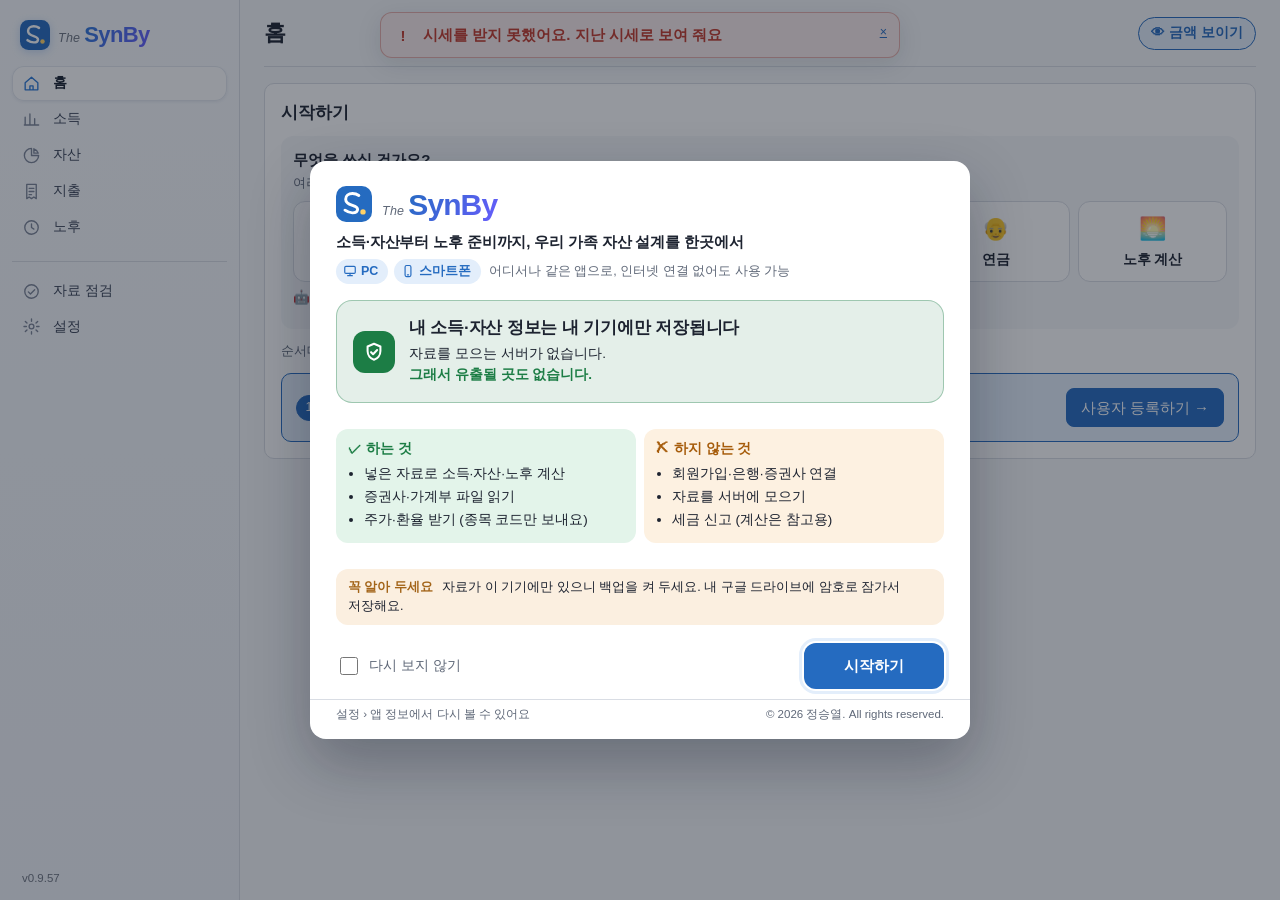
==== commit a3ce9ab3: "0.9.57: 뒤로 가기 앱 안에서, 글자 크기, 전체 자료 엑셀로 받기 Co-Authored-By: Claude Opus 5.5 <noreply@anthropic.com> Cla" ====
--- a/index.html
+++ b/index.html
@@ -11,10 +11,10 @@
 <link rel="manifest" href="./manifest.webmanifest">
 <link rel="icon" href="./favicon-32.png" sizes="32x32">
 <link rel="apple-touch-icon" href="./apple-touch-icon.png">
-<link rel="stylesheet" href="./app.css?v=0.9.56">
+<link rel="stylesheet" href="./app.css?v=0.9.57">
 </head>
 <body>
 <div id="root"></div>
-<script type="module" src="./app.js?v=0.9.56"></script>
+<script type="module" src="./app.js?v=0.9.57"></script>
 </body>
 </html>
--- a/app.css
+++ b/app.css
@@ -1 +1 @@
-:root{--bg: #f6f7f9;--panel: #ffffff;--side: #eef0f3;--ink: #1d2330;--quiet: #5f6878;--line: #d9dde4;--accent: #256bc0;--accent-fill: #256bc0;--accent-soft: #e3eefb;--good: #1c7d45;--bad: #c0392b;--profit: #d63a3a;--loss: #2a62c9;--radius: 10px;color-scheme:light}@media(prefers-color-scheme:dark){:root:not([data-theme=light]){--bg: #14171c;--panel: #1c2027;--side: #181b21;--ink: #e7eaf0;--quiet: #9aa3b2;--line: #2e343e;--accent: #5b9cf0;--accent-fill: #3572c8;--accent-soft: #1f2d42;--good: #45c27a;--bad: #ef6b5d;color-scheme:dark}}:root[data-theme=dark]{--bg: #14171c;--panel: #1c2027;--side: #181b21;--ink: #e7eaf0;--quiet: #9aa3b2;--line: #2e343e;--accent: #5b9cf0;--accent-fill: #3572c8;--accent-soft: #1f2d42;--good: #45c27a;--bad: #ef6b5d;color-scheme:dark}*{box-sizing:border-box}html,body{margin:0;background:var(--bg);color:var(--ink);word-break:keep-all;overflow-wrap:break-word;font:15px/1.55 -apple-system,BlinkMacSystemFont,Apple SD Gothic Neo,Pretendard,Noto Sans KR,Malgun Gothic,sans-serif}button,input,select{font:inherit;color:inherit}.brand{display:flex;align-items:center;gap:8px;white-space:nowrap;border:0;background:none;padding:4px 8px 8px;cursor:pointer;color:var(--ink);text-align:left}.brand-mark{display:grid;flex:none;filter:drop-shadow(0 2px 4px rgba(42,120,214,.25))}.brand-text{display:flex;align-items:baseline;gap:4px;line-height:1}.brand-the{font-size:12.5px;font-weight:500;color:var(--quiet);letter-spacing:.02em;font-style:italic}.brand-name{font-size:22px;font-weight:800;letter-spacing:-.03em;background:linear-gradient(120deg,var(--accent),#6a5cff);-webkit-background-clip:text;background-clip:text;color:transparent}.brand-tag{font-size:10px;font-weight:600;color:var(--accent);background:var(--accent-soft);border-radius:999px;padding:2px 6px;white-space:nowrap;flex:none}.main{min-width:0;padding-block:0 40px;padding-left:max(24px,env(safe-area-inset-left,0px));padding-right:max(24px,env(safe-area-inset-right,0px))}.topbar{display:flex;align-items:center;justify-content:space-between;gap:12px;padding:16px 0;border-bottom:1px solid var(--line);margin-bottom:16px}.topbar h1{font-size:22px;margin:0}.sp{position:relative}.sp-btn{display:inline-flex;align-items:center;gap:8px;border:1px solid var(--line);background:var(--panel);color:var(--ink);border-radius:999px;padding:5px 12px 5px 6px;font:inherit;cursor:pointer;max-width:62vw;box-shadow:0 1px 2px #0000000a}.sp-btn:hover,.sp-btn[aria-expanded=true]{border-color:var(--accent)}.sp-btn:focus-visible,.sp-item:focus-visible,.sp-manage:focus-visible{outline:3px solid var(--accent-soft);outline-offset:1px}.sp-eyebrow{font-size:11.5px;font-weight:700;color:var(--accent);background:var(--accent-soft);border-radius:999px;padding:2px 8px}.sp-label{font-weight:700;font-size:13.5px;white-space:nowrap;overflow:hidden;text-overflow:ellipsis}.sp-chev{width:12px;height:12px;flex:none;fill:none;stroke:var(--quiet);stroke-width:1.6;stroke-linecap:round;stroke-linejoin:round}.sp-btn[aria-expanded=true] .sp-chev{transform:rotate(180deg)}.sp-dots{display:inline-flex;flex:none}.sp-dots i{width:14px;height:14px;border-radius:50%;border:2px solid var(--panel)}.sp-dots i+i{margin-left:-5px}.sp-menu{position:absolute;right:0;top:calc(100% + 6px);z-index:30;width:264px;max-width:calc(100vw - 32px);background:var(--panel);border:1px solid var(--line);border-radius:16px;box-shadow:0 12px 32px #00000029;padding:6px;display:flex;flex-direction:column}.sp-sec{display:flex;flex-direction:column;padding:2px 0}.sp-sec+.sp-sec{border-top:1px solid var(--line);margin-top:4px;padding-top:6px}.sp-head{font-size:11.5px;font-weight:700;color:var(--quiet);letter-spacing:.04em;padding:4px 10px 2px}.sp-item{display:grid;grid-template-columns:34px minmax(0,1fr) 16px;align-items:center;gap:8px;border:0;background:none;color:var(--ink);font:inherit;text-align:left;padding:8px 10px;border-radius:8px;cursor:pointer}.sp-item:hover{background:var(--bg)}.sp-item.on{background:var(--accent-soft)}.sp-item .sp-dots{justify-content:flex-start}.sp-text{display:flex;flex-direction:column;min-width:0}.sp-text b{font-size:13.5px;font-weight:600}.sp-text small{font-size:12.5px;color:var(--quiet);white-space:nowrap;overflow:hidden;text-overflow:ellipsis}.sp-check{color:var(--accent);font-weight:700}.sp-manage{border:0;border-top:1px solid var(--line);background:none;color:var(--accent);font:inherit;font-size:13.5px;text-align:left;padding:10px 10px 6px;margin-top:4px;cursor:pointer}.notice{background:var(--accent-soft);border-radius:var(--radius);padding:10px 14px;margin-bottom:12px}.placeholder{border:1px dashed var(--line);border-radius:var(--radius);padding:32px;text-align:center;color:var(--quiet)}.ph-title{font-size:17px;font-weight:700;color:var(--ink)}.tabs{display:flex;gap:8px;flex-wrap:wrap;margin-bottom:12px}.chip{border:1px solid var(--line);background:var(--panel);border-radius:999px;padding:6px 14px;cursor:pointer}.chip.on{border-color:var(--accent);background:var(--accent-soft);font-weight:700}.card{background:var(--panel);border:1px solid var(--line);border-radius:var(--radius);padding:16px;min-width:0}.card h2{font-size:15px;margin:0 0 10px}.card-head{display:flex;justify-content:space-between;align-items:center;gap:8px;flex-wrap:wrap}.split{display:grid;grid-template-columns:minmax(220px,300px) 1fr;gap:16px;align-items:start}.stack{display:flex;flex-direction:column;gap:16px;min-width:0}.list{list-style:none;padding:0;margin:0 0 12px;display:flex;flex-direction:column;gap:4px}.row,.row-btn{display:flex;align-items:center;gap:10px;padding:8px 10px;border-radius:8px}.row-btn{cursor:pointer}.row-btn:hover{background:var(--accent-soft)}.row-btn.on{background:var(--accent-soft);outline:1px solid var(--accent)}.row-btn small,.row small{display:block;color:var(--quiet)}.dim{opacity:.55}.grow{flex:1;min-width:0}.dot{width:10px;height:10px;border-radius:50%;flex:none}.inline{display:flex;gap:8px}.inline input{flex:1;min-width:0}input,select{border:1px solid var(--line);background:var(--panel);border-radius:8px;padding:7px 10px;min-width:0}input:focus,select:focus{outline:2px solid var(--accent);outline-offset:0}.num{text-align:right;font-variant-numeric:tabular-nums}input.sm{width:90px;padding:4px 8px}.btn{border:1px solid var(--accent);background:var(--accent-fill);color:#fff;border-radius:8px;padding:7px 14px;cursor:pointer;white-space:nowrap}.btn.ghost{background:var(--panel);color:var(--ink);border-color:var(--line)}.btn.sm{padding:3px 10px;font-size:13.5px}.btn.danger{color:var(--bad)}.link{border:0;background:none;color:var(--accent);text-decoration:underline;cursor:pointer;padding:0}.actions{display:flex;gap:8px;flex-wrap:wrap}.actions.end{justify-content:flex-end;align-self:end}.grid{display:grid;grid-template-columns:repeat(auto-fill,minmax(180px,1fr));gap:10px}.grid label{display:flex;flex-direction:column;gap:4px;font-size:12.5px;color:var(--quiet)}.grid.add{margin-top:14px;padding-top:14px;border-top:1px dashed var(--line)}.form .actions{margin-top:12px;justify-content:flex-end}.checks{display:flex;gap:12px;flex-wrap:wrap}.check{display:flex;gap:6px;align-items:center}.check input{width:auto}.tbl{width:100%;border-collapse:collapse;font-variant-numeric:tabular-nums}.tbl th{text-align:left;font-size:12.5px;color:var(--quiet);font-weight:600;background:var(--bg);padding:8px}.tbl td{border-top:1px solid var(--line);padding:8px;vertical-align:middle}.menu-cell{display:flex;gap:6px;flex-wrap:wrap}.menu-cell select{padding:3px 6px;font-size:13.5px}.kv{display:grid;grid-template-columns:max-content 1fr;gap:6px 16px;margin:0}.kv dt{color:var(--quiet)}.kv dd{margin:0}.kv.small{font-size:13.5px}.muted{color:var(--quiet);font-size:12.5px}.toast{padding:8px 12px;border-radius:8px;margin-bottom:12px;cursor:pointer}.toast.good{background:color-mix(in srgb,var(--good) 14%,transparent);color:var(--good)}.toast.bad{background:color-mix(in srgb,var(--bad) 14%,transparent);color:var(--bad)}.bottom-tabs{display:none}@media(max-width:768px){.app{grid-template-columns:1fr}.sidebar{display:none}.main{padding-block:0 calc(96px + env(safe-area-inset-bottom,0px));padding-left:max(16px,env(safe-area-inset-left,0px));padding-right:max(16px,env(safe-area-inset-right,0px))}.topbar{flex-wrap:wrap}.split{grid-template-columns:1fr}.tbl thead{display:none}.tbl tr{display:block;border-top:1px solid var(--line);padding:8px 0}.tbl td{display:block;border:0;padding:2px 0}.bottom-tabs{display:grid;grid-template-columns:repeat(5,1fr);position:fixed;bottom:0;left:0;right:0;background:var(--panel);border-top:1px solid var(--line);padding:6px max(4px,env(safe-area-inset-right,0px)) calc(6px + env(safe-area-inset-bottom,0px)) max(4px,env(safe-area-inset-left,0px))}.bottom-tabs button{border:0;background:none;padding:8px 2px;font-size:12.5px;color:var(--quiet)}.bottom-tabs button.on{color:var(--ink);font-weight:700}}.ask{margin-top:12px;padding:12px 14px;border:1px solid var(--accent);background:var(--accent-soft);border-radius:var(--radius);display:flex;flex-direction:column;gap:6px}.ask p{margin:0;color:var(--ink);font-size:13.5px}.ask.danger{border-color:var(--bad);background:color-mix(in srgb,var(--bad) 10%,var(--panel))}.btn.danger-fill{background:var(--bad);border-color:var(--bad);color:#fff}.small-link{font-size:12.5px;margin:0 0 10px;display:inline-block}.hint{font-size:11.5px;color:var(--quiet);line-height:1.4}.member-form{display:flex;flex-direction:column;gap:4px;padding:20px}.mf-head h2{margin:0;font-size:17px}.mf-head p{margin:4px 0 8px;color:var(--quiet);font-size:13.5px}.fs{border-top:1px solid var(--line);padding:16px 0 6px;display:flex;flex-direction:column;gap:12px}.fs h3{margin:0;font-size:12.5px;font-weight:700;letter-spacing:.04em;color:var(--accent)}.fs-row{display:flex;gap:12px;flex-wrap:wrap}.fs-row>.fld{flex:1 1 140px}.fs-row>.fld.grow2{flex:2 1 220px}.fs-row.three>.fld{flex:1 1 150px}.fld{display:flex;flex-direction:column;gap:5px;min-width:0}.fld label,.fld .lbl{font-size:12.5px;color:var(--quiet)}.fld em{font-style:normal;color:var(--accent);font-size:11.5px;margin-left:4px}.unit-wrap{position:relative;display:flex}.unit-wrap input{width:100%;padding-right:52px;font-variant-numeric:tabular-nums}.unit{position:absolute;right:10px;top:50%;transform:translateY(-50%);font-size:12.5px;color:var(--quiet);pointer-events:none}.seg{display:flex;flex-wrap:wrap;gap:6px}.seg button{border:1px solid var(--line);background:var(--panel);border-radius:999px;padding:6px 14px;cursor:pointer}.seg button.on{border-color:var(--accent);background:var(--accent-soft);color:var(--ink);font-weight:700}.seg button:focus-visible,.btn:focus-visible,.chip:focus-visible{outline:2px solid var(--accent);outline-offset:2px}.pair{display:flex;flex-direction:column;gap:8px}.pair-row{display:grid;grid-template-columns:minmax(120px,1fr) 1fr 1fr;gap:10px;align-items:center}.pair-headrow span{font-size:12.5px;color:var(--quiet);font-weight:600}.pair-label{font-size:13.5px}.pair select{width:100%}.fs-note{margin:0;font-size:12.5px;color:var(--quiet)}.mf-foot{border-top:1px solid var(--line);padding-top:14px;margin-top:6px;display:flex;justify-content:space-between;align-items:center;gap:12px;flex-wrap:wrap}@media(max-width:768px){.member-form{padding:16px}.pair-row{grid-template-columns:1fr 1fr;row-gap:6px}.pair-label{grid-column:1 / -1;font-weight:600}.pair-headrow span:first-child{display:none}.fs-note{padding-bottom:8px}.mf-foot .actions{width:100%;justify-content:flex-end}.mf-foot{position:sticky;bottom:calc(56px + env(safe-area-inset-bottom,0px));background:var(--panel);padding-bottom:8px}.mf-foot .muted{display:none}}.count{font-weight:400;color:var(--quiet);font-size:13.5px;margin-left:4px}.empty{margin:8px 0 0}.acct-list{display:flex;flex-direction:column;gap:14px;margin-top:6px}.acct-group{border:1px solid var(--line);border-radius:var(--radius);overflow:visible}.acct-inst{display:flex;align-items:center;gap:8px;padding:9px 14px;background:var(--bg);border-bottom:1px solid var(--line);border-radius:var(--radius) var(--radius) 0 0}.inst-name{font-weight:700;font-size:13.5px}.inst-count{color:var(--quiet);font-size:12.5px;margin-right:auto}.acct-row{display:flex;align-items:center;gap:12px;padding:11px 14px;position:relative}.acct-item+.acct-item{border-top:1px solid var(--line)}.acct-item.open{background:var(--bg)}.acct-toggle{border:0;background:none;text-align:left;padding:0 22px 0 0;cursor:pointer;color:inherit;font:inherit;position:relative}.acct-toggle:hover .acct-name{color:var(--accent)}.chev{position:absolute;right:0;top:50%;transform:translateY(-50%);color:var(--quiet);font-size:12.5px}.nudge{color:var(--accent)}.holdings{padding:2px 14px 14px 26px;display:flex;flex-direction:column;gap:8px}.hold-list{border:1px solid var(--line);border-radius:12px;background:var(--panel)}.hold-list .hold-row{display:grid;grid-template-columns:minmax(0,1fr) auto auto 34px;gap:12px;align-items:center;padding:8px 6px 8px 12px}.hold-name{font-weight:600;font-size:13.5px;overflow:hidden;text-overflow:ellipsis;white-space:nowrap}.hold-qty{font-variant-numeric:tabular-nums;font-size:13.5px;text-align:right}.hold-avg{color:var(--quiet);font-size:12.5px;font-variant-numeric:tabular-nums;text-align:right;min-width:0}.hold-edit{padding:10px 12px;display:flex;flex-direction:column;gap:8px}.unit-input{display:inline-flex;align-items:center;gap:6px}.unit-input input{width:150px;text-align:right}.unit-input em{font-style:normal;color:var(--quiet);font-size:13.5px}.holdings .add-row{margin-top:0}.pick-list{max-height:220px;overflow:auto}.pick-list small{color:var(--quiet)}.new-inst{width:100%;margin-top:4px}@media(max-width:768px){.holdings{padding-left:14px}.hold-list .hold-row{grid-template-columns:minmax(0,1fr) auto 34px}.hold-avg{grid-column:1 / 3;grid-row:2;text-align:left;margin-top:-6px}.hold-list .hold-row .more{grid-row:1;grid-column:3}.unit-input input{width:120px}}.acct-main{flex:1;min-width:0;display:flex;align-items:baseline;gap:12px;flex-wrap:wrap}.acct-name{font-weight:600;font-size:15px}.acct-meta{color:var(--quiet);font-size:12.5px;display:inline-flex;gap:6px;align-items:center}.pill{border:1px solid var(--line);border-radius:999px;padding:0 8px;font-size:11.5px}.arrows{display:inline-flex;gap:4px}.arrows button{border:1px solid var(--line);background:var(--panel);border-radius:8px;width:30px;height:28px;cursor:pointer;font-size:11.5px;color:var(--ink)}.arrows button:disabled{opacity:.3;cursor:default}.more{position:relative}.more-btn{border:1px solid transparent;background:none;border-radius:8px;width:34px;height:30px;font-size:17px;line-height:1;cursor:pointer;color:var(--quiet)}.more-btn:hover,.more-btn[aria-expanded=true]{border-color:var(--line);background:var(--bg);color:var(--ink)}.more-menu{position:absolute;right:0;top:calc(100% + 4px);z-index:20;min-width:170px;background:var(--panel);border:1px solid var(--line);border-radius:var(--radius);box-shadow:0 8px 24px #00000024;padding:4px;display:flex;flex-direction:column}.more-menu button{text-align:left;border:0;background:none;padding:8px 10px;border-radius:8px;cursor:pointer;font-size:13.5px}.more-menu button:hover{background:var(--accent-soft)}.more-menu button.danger{color:var(--bad)}@media(max-width:768px){.acct-main{flex-direction:column;gap:2px}}.add-row{margin-top:12px;width:100%;border:1px dashed var(--line);background:none;border-radius:var(--radius);padding:12px;color:var(--accent);font-weight:600;cursor:pointer}.add-row:hover{border-color:var(--accent);background:var(--accent-soft)}.wizard{margin-top:14px;border:1px solid var(--accent);border-radius:var(--radius);padding:16px;display:flex;flex-direction:column;gap:14px}.wz-steps{list-style:none;margin:0;padding:0;display:flex;gap:14px;flex-wrap:wrap;font-size:12.5px;color:var(--quiet)}.wz-steps li{display:flex;align-items:center;gap:6px}.wz-steps span{width:20px;height:20px;border-radius:50%;border:1px solid var(--line);display:inline-grid;place-items:center;font-size:11.5px}.wz-steps li.on{color:var(--ink);font-weight:700}.wz-steps li.on span{background:var(--accent-fill);border-color:var(--accent);color:#fff}.wz-steps li.done span{background:var(--accent-soft);border-color:var(--accent)}.wz-body{display:flex;flex-direction:column;gap:14px}.wz-body h3{margin:0;font-size:15px}.wz-sec{display:flex;flex-direction:column;gap:6px}.wz-label{font-size:12.5px;color:var(--quiet)}.type-cards{display:grid;grid-template-columns:repeat(auto-fill,minmax(200px,1fr));gap:8px}.type-card{text-align:left;border:1px solid var(--line);background:var(--panel);border-radius:var(--radius);padding:12px 14px;cursor:pointer;display:flex;flex-direction:column;gap:3px}.type-card:hover,.type-card:focus-visible{border-color:var(--accent);background:var(--accent-soft)}.type-card b{font-size:15px}.type-card span{color:var(--quiet);font-size:12.5px}.wz-note{margin:0;font-size:12.5px;color:var(--quiet)}.wz-summary{background:var(--bg);border-radius:8px;padding:10px 12px;font-size:13.5px}.wz-foot{display:flex;justify-content:space-between;gap:8px}.wz-foot .btn:only-child{margin-left:0}.btn:disabled{opacity:.45;cursor:default}.start h2{font-size:17px}.start-steps{list-style:none;margin:12px 0 0;padding:0;display:flex;flex-direction:column;gap:8px}.start-steps li{display:flex;align-items:center;gap:12px;padding:12px 14px;border:1px solid var(--line);border-radius:var(--radius)}.start-steps li.now{border-color:var(--accent);background:var(--accent-soft)}.start-steps li.done .grow{opacity:.75}.start-steps li small{display:block;color:var(--quiet);font-size:12.5px}.num{width:26px;height:26px;border-radius:50%;border:1px solid var(--line);display:grid;place-items:center;font-size:12.5px;flex:none;background:var(--panel)}.start-steps li.now .num{background:var(--accent-fill);border-color:var(--accent);color:#fff}.start-steps li.done .num{background:var(--good);border-color:var(--good);color:#fff}.next-step{display:flex;align-items:center;gap:12px;flex-wrap:wrap}.next-step small{display:block;color:var(--quiet);font-size:12.5px;margin-top:2px}.empty-state{display:flex;flex-direction:column;gap:8px;align-items:flex-start;padding:24px}.empty-state p{margin:0;color:var(--quiet)}.person-tabs button{display:inline-flex;align-items:center;gap:6px}.person-tabs small{color:var(--quiet)}.more-list{display:flex;flex-direction:column;padding:8px 8px 4px}.more-list h2{font-size:12.5px;color:var(--quiet);padding:6px 8px 2px;margin:0}.more-item{display:flex;justify-content:space-between;align-items:center;border:0;background:none;padding:12px 8px;border-top:1px solid var(--line);font-size:15px;cursor:pointer}.more-item:first-of-type{border-top:0}details.adv summary{cursor:pointer;font-weight:700}details.adv[open] summary{margin-bottom:8px}.ask-when{display:flex;flex-direction:column;gap:2px;font-size:13.5px}.ask-when span{font-size:12.5px;font-weight:700;color:var(--accent)}.ask-when ul{margin:0;padding-left:18px}.lead-line{margin:-4px 0 4px}.menu-label{font-size:11.5px;color:var(--quiet);padding:6px 10px 2px}.more-menu button.checked{font-weight:700}.add-member.flash{border-radius:12px;animation:flash 1.6s ease-out 1}@keyframes flash{0%,40%{box-shadow:0 0 0 3px var(--accent-soft),0 0 0 5px var(--accent)}to{box-shadow:none}}.start-steps li .btn.sm{flex:none}@media(max-width:640px){.start-steps li.now{flex-wrap:wrap;align-items:flex-start}.start-steps li.now>.btn{flex:0 0 auto;width:calc(100% - 40px);margin-left:40px;justify-content:center}}.info-empty{display:flex;align-items:center;gap:14px;flex-wrap:wrap;background:var(--bg);border:1px dashed var(--line);border-radius:12px;padding:12px 14px}.info-empty p{margin:0;flex:1 1 260px;color:var(--quiet);font-size:13.5px;line-height:1.5}.info-empty b{color:var(--ink);font-weight:600}.card-head .actions{align-items:center}.setup-guide{display:flex;align-items:center;gap:14px;flex-wrap:wrap;background:var(--accent-soft);border:1px solid var(--accent);border-radius:var(--radius);padding:10px 14px;margin-bottom:14px}.sg-steps{display:flex;gap:6px;list-style:none;margin:0;padding:0;flex:none}.sg-steps li{display:inline-flex;align-items:center;gap:5px;font-size:12.5px;color:var(--quiet)}.sg-steps li+li:before{content:"\203a";margin-right:6px;color:var(--quiet)}.sg-steps li.now{color:var(--ink);font-weight:700}.sg-steps .num{width:20px;height:20px;font-size:11.5px}.sg-steps li.now .num{background:var(--accent-fill);border-color:var(--accent);color:#fff}.sg-steps li.done .num{background:var(--good);border-color:var(--good);color:#fff}.sg-text{margin:0;flex:1 1 260px;font-size:13.5px}.sg-text b{margin-right:4px}.am-grid{display:grid;grid-template-columns:repeat(3,minmax(0,1fr));gap:12px}.err{color:var(--bad);font-size:12.5px}.choice{display:grid;gap:10px}.type-card.primary{border-color:var(--accent);background:var(--accent-soft)}.type-card.primary b{color:var(--accent)}.add-row.on{border-color:var(--accent);background:var(--accent-soft)}@media(max-width:768px){.am-grid{grid-template-columns:1fr}.sg-steps{width:100%}}.member-wizard>.wizard{margin:0;background:var(--panel)}.explain{display:flex;flex-direction:column;gap:6px;margin-bottom:12px}.explain p{margin:0;font-size:13.5px;line-height:1.55}.explain p.muted{font-size:12.5px}.pill.good{border-color:var(--good);color:var(--good)}.person-pick{display:flex;flex-wrap:wrap;gap:8px}.person-chip{display:inline-flex;align-items:center;gap:7px;border:1px solid var(--line);background:var(--panel);border-radius:999px;padding:8px 14px 8px 8px;cursor:pointer;font-size:13.5px;color:var(--ink)}.person-chip small{color:var(--quiet);font-size:11.5px}.person-chip .tick{width:20px;height:20px;border-radius:50%;border:1px solid var(--line);display:grid;place-items:center;font-size:12.5px}.person-chip.on{border-color:var(--accent);background:var(--accent-soft);font-weight:600}.person-chip.on .tick{background:var(--accent-fill);border-color:var(--accent);color:#fff}.sm-seg{margin-top:6px}.sm-seg button{font-size:12.5px;padding:4px 10px}.big-check{display:flex;gap:10px;align-items:flex-start;font-size:13.5px;cursor:pointer}.big-check input{margin-top:3px;width:18px;height:18px}.big-check small{display:block;color:var(--quiet);font-size:12.5px;margin-top:2px}.auto-tag{margin-left:5px;font-size:10px;font-weight:700;color:#fff;background:var(--accent-fill);border-radius:999px;padding:0 5px;vertical-align:1px}.more-menu{max-height:360px;overflow:auto}.date-field{display:grid;grid-template-columns:1.3fr 1fr 1fr;gap:6px}.date-field select{padding:7px 6px;min-width:0;width:100%}.date-hint{margin-top:-10px}.guess-note{display:flex;align-items:center;gap:8px;flex-wrap:wrap;font-size:13.5px;background:var(--accent-soft);border-radius:8px;padding:8px 12px}.guess-note .link{font-size:12.5px}.inst-edit{display:flex;flex-direction:column;gap:12px;padding:4px 14px 14px}.am-grid.two{grid-template-columns:repeat(2,minmax(0,1fr))}@media(max-width:768px){.am-grid.two{grid-template-columns:1fr}}.wl-scrim{position:fixed;inset:0;z-index:100;background:#141c2873;display:grid;place-items:center;padding:max(16px,env(safe-area-inset-top,0px)) max(16px,env(safe-area-inset-right,0px)) max(16px,env(safe-area-inset-bottom,0px)) max(16px,env(safe-area-inset-left,0px));overflow-y:auto}.wl{width:min(660px,100%);background:var(--panel);color:var(--ink);border-radius:16px;box-shadow:0 24px 60px #0a14284d;overflow:hidden;display:flex;flex-direction:column;max-height:calc(100dvh - 32px)}.wl-body{padding:24px 26px 4px;overflow-y:auto;display:flex;flex-direction:column;gap:16px}.wl-head{display:flex;flex-direction:column;gap:6px}.wl-brand{display:flex;align-items:center;gap:10px}.wl-name{font-size:30px}.wl-mbr{display:none}.wl-tagline{margin:0;font-size:15px;font-weight:600;letter-spacing:-.01em}.wl-devices{display:flex;align-items:center;gap:6px;flex-wrap:wrap}.wl-dev{display:inline-flex;align-items:center;gap:4px;font-size:12.5px;font-weight:600;color:var(--accent);background:var(--accent-soft);border-radius:999px;padding:3px 10px 3px 7px}.wl-dev svg,.wl-ic svg{fill:none;stroke:var(--accent);stroke-width:2;stroke-linecap:round;stroke-linejoin:round}.wl-dev svg{width:14px;height:14px}.wl-dev-text{font-size:12.5px;color:var(--quiet);margin-left:2px}.wl-promise{background:color-mix(in srgb,var(--good) 12%,var(--panel));border:1px solid color-mix(in srgb,var(--good) 35%,transparent);border-radius:16px;padding:16px;display:flex;gap:14px;align-items:center}.wl-shield{flex:none;width:42px;height:42px;border-radius:12px;background:var(--good);display:grid;place-items:center}.wl-promise h1{margin:0;font-size:17px;line-height:1.35;letter-spacing:-.01em;text-wrap:balance}.wl-promise p{margin:4px 0 0;font-size:13.5px}.wl-promise b{color:var(--good)}.wl-points{list-style:none;margin:0;padding:0;display:grid;grid-template-columns:repeat(3,minmax(0,1fr));gap:12px}.wl-points li{display:flex;flex-direction:column;gap:8px;padding:12px;border:1px solid var(--line);border-radius:12px}.wl-ic{flex:none;width:32px;height:32px;border-radius:8px;background:var(--accent-soft);display:grid;place-items:center}.wl-ic svg{width:18px;height:18px}.wl-points b{display:block;font-size:13.5px;line-height:1.35}.wl-desc{display:block;font-size:12.5px;color:var(--quiet);margin-top:3px;line-height:1.45}.wl-caution{margin:0;background:color-mix(in srgb,#e0901e 14%,var(--panel));border-radius:12px;padding:9px 12px;font-size:12.5px}.wl-caution b{color:color-mix(in srgb,#d07a10 75%,var(--ink));margin-right:6px}.wl-foot{display:flex;align-items:center;justify-content:space-between;gap:12px;flex-wrap:wrap;padding:14px 26px 10px}.wl-check{display:inline-flex;align-items:center;gap:8px;font-size:13.5px;cursor:pointer;color:var(--quiet)}.wl-check input{width:18px;height:18px;accent-color:var(--accent)}.wl-start{border:0;background:var(--accent-fill);color:#fff;font:inherit;font-weight:700;font-size:15px;border-radius:12px;padding:11px 40px;cursor:pointer}.wl-start:hover{filter:brightness(1.06)}.wl-start:focus-visible{outline:3px solid var(--accent-soft);outline-offset:2px}.wl-later{display:flex;justify-content:space-between;gap:2px 16px;flex-wrap:wrap;font-size:11.5px;color:var(--quiet);padding:6px 26px 16px;border-top:1px solid var(--line)}@media(prefers-reduced-motion:no-preference){.wl{animation:wl-rise .35s ease-out}@keyframes wl-rise{0%{transform:translateY(12px)}to{transform:none}}}@media(max-width:600px){.wl-mbr{display:inline}.wl{border-radius:16px}.wl-body{padding:18px 16px 2px;gap:12px}.wl-tagline{font-size:13.5px}.wl-promise{padding:13px;gap:12px;align-items:flex-start}.wl-promise h1{font-size:17px}.wl-points{grid-template-columns:1fr;gap:0;border:1px solid var(--line);border-radius:12px}.wl-points li{flex-direction:row;align-items:center;gap:10px;border:0;border-radius:0;padding:9px 11px}.wl-points li+li{border-top:1px solid var(--line)}.wl-ic{width:28px;height:28px}.wl-foot{padding:12px 16px 8px}.wl-later{padding:6px 16px 12px;flex-direction:column}.wl-start{flex:1}}@media(max-width:600px)and (max-height:700px){.wl-body{gap:9px;padding-top:14px}.wl-brand .logo{width:30px;height:30px}.wl-name{font-size:22px}.wl-points li,.wl-caution{padding:7px 10px}.wl-dev-text{display:none}.wl-promise{padding:11px}.wl-promise h1{font-size:15px}.wl-foot{padding-top:10px}}.where{font-size:12.5px;color:var(--quiet);background:var(--bg);border-radius:8px;padding:9px 12px;line-height:1.55}.where b{color:var(--ink);font-weight:600}.pair-q{display:grid;grid-template-columns:repeat(2,minmax(0,1fr));gap:12px 16px}.info-progress{display:flex;align-items:center;gap:8px;flex-wrap:wrap;font-size:12.5px;color:var(--quiet);margin-bottom:8px}.info-progress .meter{display:inline-flex;gap:3px}.info-progress .meter i{width:16px;height:6px;border-radius:3px;background:var(--line)}.info-progress .meter i.on{background:var(--good)}.wz-steps{flex-wrap:wrap;row-gap:6px}@media(max-width:768px){.pair-q{grid-template-columns:1fr}}@media(max-width:600px){.wz-steps{gap:8px}.wz-steps li:not(.on){font-size:0;gap:0}.wz-steps li:not(.on) span{font-size:11.5px}}.th{display:flex;flex-direction:column;gap:12px}.th-block{border:1px solid var(--line);border-radius:12px;overflow:hidden;background:var(--panel)}.th-head{display:flex;align-items:center;justify-content:space-between;gap:8px;padding:10px 12px;background:var(--bg);border-bottom:1px solid var(--line)}.th-head b{font-size:13.5px}.th-head small{font-weight:400;color:var(--quiet);font-size:12.5px}.th-help{border:0;background:none;color:var(--accent);font:inherit;font-size:12.5px;cursor:pointer;padding:2px 0;white-space:nowrap}.th-text{margin:0;padding:10px 12px;font-size:12.5px;color:var(--quiet);background:var(--bg);border-bottom:1px solid var(--line);line-height:1.6}.th-text b{color:var(--ink);font-weight:600}.th-row{display:grid;grid-template-columns:64px minmax(0,1fr);align-items:center;gap:10px;padding:10px 12px}.th-row+.th-row{border-top:1px solid var(--line)}.th-row>span,.th-row>label{font-size:13.5px;color:var(--quiet);font-weight:600}.th-row select{width:100%}.seg3{display:grid;grid-template-columns:repeat(3,1fr);border:1px solid var(--line);border-radius:8px;overflow:hidden}.seg3 button{border:0;background:var(--panel);color:var(--ink);font:inherit;font-size:13.5px;padding:8px 4px;cursor:pointer}.seg3 button+button{border-left:1px solid var(--line)}.seg3 button.on{background:var(--accent-fill);color:#fff;font-weight:700}.seg3 button:focus-visible,.th-help:focus-visible{outline:3px solid var(--accent-soft);outline-offset:1px}@media(max-width:600px){.th-row{grid-template-columns:52px minmax(0,1fr);gap:8px}}.ip{display:flex;flex-direction:column;gap:8px}.ip-label{font-size:12.5px;color:var(--quiet)}.ip-label b{color:var(--ink)}.ip-list{list-style:none;margin:0;padding:0;border:1px solid var(--line);border-radius:12px;max-height:268px;overflow-y:auto;background:var(--panel)}.ip-list li+li{border-top:1px solid var(--line)}.ip-item{width:100%;display:grid;grid-template-columns:auto minmax(0,1fr) auto;align-items:center;gap:10px;border:0;background:none;color:var(--ink);font:inherit;text-align:left;padding:10px 12px;cursor:pointer}.ip-item:hover,.ip-item:focus-visible{background:var(--accent-soft);outline:none}.ip-badge{font-size:11.5px;font-weight:700;border-radius:8px;padding:2px 6px;background:var(--bg);color:var(--quiet);border:1px solid var(--line);min-width:36px;text-align:center}.ip-badge.c-stock_us{color:var(--accent);border-color:color-mix(in srgb,var(--accent) 40%,transparent);background:var(--accent-soft)}.ip-badge.c-etf{color:var(--good);border-color:color-mix(in srgb,var(--good) 40%,transparent);background:color-mix(in srgb,var(--good) 10%,var(--panel))}.ip-main{display:flex;flex-direction:column;min-width:0}.ip-main b{font-size:15px;font-weight:700}.ip-main small{font-size:12.5px;color:var(--quiet);white-space:nowrap;overflow:hidden;text-overflow:ellipsis}.ip-where{color:var(--accent)}.ip-go{font-size:12.5px;color:var(--accent);font-weight:600;white-space:nowrap}.ip-none{margin:0}@media(max-width:600px){.ip-go{display:none}}.ip-item.here{background:var(--bg)}.ip-item.here .ip-main b,.ip-item.here .ip-go{color:var(--quiet)}@media(max-width:600px){.wz-foot{flex-wrap:wrap;gap:8px}.wz-foot .grow{display:none}.wz-foot .btn:not(.ghost){flex:1 1 100%;order:-1;justify-content:center;text-align:center}.wz-foot .btn.ghost{flex:1 1 0;text-align:center}}.sector-line,.date-line{display:flex;flex-direction:column;gap:2px;font-size:13.5px}.sector-top{display:flex;align-items:center;gap:8px}.date-line{flex-direction:row;align-items:center;gap:8px}.date-val{font-weight:700;font-size:13.5px}.date-tag{font-size:11.5px;font-weight:700;color:var(--accent);background:var(--accent-soft);border-radius:999px;padding:1px 7px}.sector-val{font-weight:700;font-size:13.5px}.sector-val.none{color:var(--quiet);font-weight:500}.sector-why{color:var(--quiet);font-size:12.5px}.sector-line .auto-tag{margin-left:0}.pick-row{width:100%;display:grid;grid-template-columns:auto minmax(0,1fr) 14px;align-items:center;gap:12px;border:1px solid var(--line);background:var(--panel);color:var(--ink);border-radius:12px;padding:11px 12px 11px 14px;font:inherit;text-align:left;cursor:pointer}.pick-row:hover{border-color:var(--accent)}.pick-row:focus-visible{outline:3px solid var(--accent-soft);outline-offset:1px}.pick-label{font-size:13.5px;color:var(--quiet)}.pick-value{display:flex;align-items:center;justify-content:flex-end;gap:6px;min-width:0;font-weight:700;font-size:15px}.pick-value>span{white-space:nowrap;overflow:hidden;text-overflow:ellipsis}.pick-value .muted-val{color:var(--quiet);font-weight:500}.pick-badge{font-size:11.5px;font-weight:700;color:var(--accent);background:var(--accent-soft);border-radius:999px;padding:1px 7px;margin-left:6px;vertical-align:1px}.pick-value .pick-badge{margin-left:0}.pick-note{font-size:12.5px;font-weight:400;color:var(--quiet);white-space:nowrap}.pick-chev{width:12px;height:12px;fill:none;stroke:var(--quiet);stroke-width:1.6;stroke-linecap:round;stroke-linejoin:round}.sheet-scrim{position:fixed;inset:0;z-index:90;background:#141c2866;display:grid;place-items:center;padding:16px}.sheet{width:min(420px,100%);max-height:min(560px,calc(100dvh - 32px));background:var(--panel);color:var(--ink);border-radius:16px;box-shadow:0 20px 50px #00000040;display:flex;flex-direction:column;overflow:hidden}.sheet-grab{display:none}.sheet-head{display:flex;align-items:flex-start;justify-content:space-between;gap:12px;padding:16px 16px 10px 18px}.sheet-head b{display:block;font-size:15px}.sheet-head small{display:block;font-size:12.5px;color:var(--quiet);margin-top:2px}.sheet-x{flex:none;width:30px;height:30px;border-radius:50%;border:0;background:var(--bg);display:grid;place-items:center;cursor:pointer}.sheet-x svg{width:12px;height:12px;stroke:var(--quiet);stroke-width:1.8;stroke-linecap:round}.sheet-body{overflow-y:auto;padding:0 8px 10px}.opt-list{list-style:none;margin:0;padding:0}.opt{width:100%;display:grid;grid-template-columns:minmax(0,1fr) 20px;align-items:center;gap:10px;border:0;background:none;color:var(--ink);font:inherit;text-align:left;padding:11px 10px;border-radius:12px;cursor:pointer}.opt:hover{background:var(--bg)}.opt.on{background:var(--accent-soft)}.opt:focus-visible{outline:2px solid var(--accent);outline-offset:-2px}.opt-text{display:flex;flex-direction:column;min-width:0}.opt-text b{font-size:15px;font-weight:600}.opt-text small{font-size:12.5px;color:var(--quiet);margin-top:1px}.opt-check svg{width:16px;height:16px;fill:none;stroke:var(--accent);stroke-width:2.2;stroke-linecap:round;stroke-linejoin:round}.sheet-custom{border-top:1px solid var(--line);margin:6px 2px 0;padding:12px 8px 4px;display:flex;flex-direction:column;gap:10px}.sheet-custom>span{font-size:12.5px;color:var(--quiet);font-weight:600}.sheet-custom .btn{align-self:stretch}@media(max-width:600px){.sheet-scrim{place-items:end stretch;padding:0}.sheet{width:100%;max-height:82dvh;border-radius:16px 18px 0 0;padding-bottom:env(safe-area-inset-bottom,0px)}.sheet-grab{display:block;width:38px;height:4px;border-radius:2px;background:var(--line);margin:8px auto 0}}@media(prefers-reduced-motion:no-preference){.sheet{animation:sheet-in .2s ease-out}@keyframes sheet-in{0%{transform:translateY(16px)}to{transform:none}}}.tax-line{display:flex;align-items:center;gap:8px;flex-wrap:wrap;font-size:13.5px;color:var(--quiet)}.tax-line b{color:var(--ink)}.tax-why{font-size:12.5px;color:var(--quiet);background:var(--bg);border-radius:8px;padding:9px 12px;line-height:1.6;margin:0}.hold-bar{display:flex;align-items:center;justify-content:space-between;gap:10px;flex-wrap:wrap}.hold-sum{font-size:12.5px;color:var(--quiet);font-variant-numeric:tabular-nums}.sort-chip{display:inline-flex;align-items:center;gap:6px;border:1px solid var(--line);background:var(--panel);color:var(--ink);font:inherit;font-size:12.5px;font-weight:600;border-radius:999px;padding:5px 12px 5px 10px;cursor:pointer}.sort-chip:hover{border-color:var(--accent)}.sort-chip svg{width:13px;height:13px;fill:none;stroke:var(--accent);stroke-width:1.5;stroke-linecap:round;stroke-linejoin:round}.opt:disabled{cursor:default;opacity:.55}.opt:disabled:hover{background:none}.hold-more{border:0;background:none;color:var(--accent);font:inherit;font-size:13.5px;font-weight:600;cursor:pointer;padding:6px 10px}.hold-more-row{text-align:center;border-top:1px solid var(--line)}.hold-list .hold-row+.hold-row,.hold-list>div+div{border-top:1px solid var(--line)}.hold-table-wrap{border:1px solid var(--line);border-radius:12px;background:var(--panel)}.hold-table{width:100%;border-collapse:separate;border-spacing:0;font-size:13.5px}.hold-table th{font-size:11.5px;font-weight:600;color:var(--quiet);text-align:right;padding:8px 12px;background:var(--bg);border-bottom:1px solid var(--line);white-space:nowrap}.hold-table thead th:first-child{border-top-left-radius:10px}.hold-table thead th:last-child{border-top-right-radius:10px}.hold-table th.c-name{text-align:left;padding-left:14px}.hold-table th.later{font-weight:500;color:color-mix(in srgb,var(--quiet) 70%,transparent)}.th-sort{border:0;background:none;color:inherit;font:inherit;padding:0;cursor:pointer}.th-sort:hover,.th-sort.on{color:var(--accent)}.hold-table td{padding:9px 12px;border-bottom:1px solid var(--line);text-align:right;font-variant-numeric:tabular-nums;white-space:nowrap}.hold-table tbody tr:last-child td{border-bottom:0}.hold-table tbody tr.hold-row:hover td{background:var(--bg)}.hold-table td.c-name{text-align:left;padding-left:14px;max-width:260px;overflow:hidden;text-overflow:ellipsis}.hold-table td.c-name b{font-weight:700}.hold-table td.c-name small{color:var(--quiet);margin-left:8px;font-size:12.5px;font-weight:400}.hold-table td.muted{color:var(--quiet)}.hold-table td.later{color:var(--line)}.hold-table .c-more{width:40px;padding:4px 8px 4px 0;text-align:right}.hold-table .c-more .more{display:inline-block}.hold-table .c-weight{width:120px}.hold-table .hold-edit-row td{text-align:left;white-space:normal;background:var(--bg)}.hold-table .hold-more-row td{text-align:center;padding:4px}.weight{display:inline-flex;align-items:center;justify-content:flex-end;gap:8px}.weight em{font-style:normal;min-width:44px;text-align:right}.weight .bar{width:56px;height:5px;border-radius:3px;background:var(--line);overflow:hidden;flex:none}.weight .bar i{display:block;height:100%;background:var(--accent-fill);border-radius:3px}.hold-foot{margin:0;padding:8px 14px;font-size:12.5px;color:var(--quiet);border-top:1px solid var(--line)}.hold-table .hold-edit .wz-foot{justify-content:flex-start}:root{--t-general: #256bc0;--t-general-bg: #e6f0fc;--t-pension: #1a7d48;--t-pension-bg: #e3f4ea;--t-isa: #7a52d1;--t-isa-bg: #efe9fc;--t-irp: #c4661a;--t-irp-bg: #fbeee2;--t-gold: #a87a0c;--t-gold-bg: #f8f0d8;--t-cash: #4f6b86;--t-cash-bg: #e9eef3}@media(prefers-color-scheme:dark){:root:not([data-theme=light]){--t-general: #6aa7ff;--t-general-bg: #1d2c42;--t-pension: #5fcf8f;--t-pension-bg: #18301f;--t-isa: #b49bff;--t-isa-bg: #2a2340;--t-irp: #f0a35e;--t-irp-bg: #36261a;--t-gold: #e3c066;--t-gold-bg: #332a14;--t-cash: #9db4cc;--t-cash-bg: #222b36}}:root[data-theme=dark]{--t-general: #6aa7ff;--t-general-bg: #1d2c42;--t-pension: #5fcf8f;--t-pension-bg: #18301f;--t-isa: #b49bff;--t-isa-bg: #2a2340;--t-irp: #f0a35e;--t-irp-bg: #36261a;--t-gold: #e3c066;--t-gold-bg: #332a14;--t-cash: #9db4cc;--t-cash-bg: #222b36}.ac-page{gap:12px}.ac-page>.card-head{padding:2px 2px 0}.ac-page .lead-line{margin:0 2px;font-size:12.5px}.ac-hero{background:var(--panel);border:1px solid var(--line);border-radius:16px;padding:18px 20px;display:flex;flex-direction:column;gap:16px}.ac-hero-top{display:flex;justify-content:space-between;align-items:flex-start;gap:12px;flex-wrap:wrap}.ac-hero-num>small{font-size:13.5px;color:var(--quiet);font-weight:600}.ac-big{font-size:30px;font-weight:800;letter-spacing:-.02em;font-variant-numeric:tabular-nums;line-height:1.15;margin-top:2px}.ac-big .u{font-size:17px;font-weight:700;margin-left:2px}.ac-big.muted-big{color:var(--line)}.ac-plus{display:flex;align-items:center;gap:6px;margin-top:6px;font-size:13.5px;font-weight:700;font-variant-numeric:tabular-nums}.ac-plus span{font-size:11.5px;font-weight:600;color:var(--quiet);background:var(--bg);border:1px solid var(--line);border-radius:8px;padding:1px 6px}.ac-later{font-size:12.5px;color:var(--quiet);margin:4px 0 0}.ac-actions{display:flex;gap:8px}.ac-actions .btn{white-space:nowrap}.ac-stats{display:grid;grid-template-columns:repeat(3,minmax(0,1fr))}.ac-stats>div{border-left:2px solid var(--line);padding:0 14px;min-width:0}.ac-stats small{display:block;font-size:12.5px;color:var(--quiet);white-space:nowrap;overflow:hidden;text-overflow:ellipsis}.ac-stats b{font-size:17px;font-variant-numeric:tabular-nums}.ac-stats b em{font-style:normal;font-size:12.5px;color:var(--quiet);font-weight:500;margin-left:1px}.ac-stats .later b{color:var(--line)}.tag2{font-size:11.5px;border:1px solid var(--line);border-radius:8px;padding:0 5px;margin-left:2px;color:var(--quiet)}.ac-page .acct-list{gap:10px;margin-top:0}.ac-page .acct-group{border:0;display:flex;flex-direction:column;gap:10px}.ac-page .acct-inst{border:0;border-radius:8px;background:none;padding:4px 4px 0}.ac{background:var(--panel);border:1px solid var(--line);border-radius:16px;transition:border-color .15s,box-shadow .15s}.ac+.ac{border-top:1px solid var(--line)}.ac:hover{border-color:color-mix(in srgb,var(--accent) 45%,var(--line))}.ac.open{border-color:var(--accent);box-shadow:0 6px 20px #1e3c6e14;background:var(--panel)}.ac.dim{opacity:.6}.ac .acct-row{padding:0 10px 0 0;gap:4px}.ac .acct-toggle{flex:1;min-width:0;display:grid;grid-template-columns:40px minmax(0,1fr) auto 22px;gap:14px;align-items:center;padding:14px 4px 14px 16px}.ac-mono{width:40px;height:40px;border-radius:12px;display:grid;place-items:center;font-weight:800;font-size:15px;background:var(--t-bg);color:var(--t-fg)}.ac-main{min-width:0;display:flex;flex-direction:column;gap:3px}.ac-title{display:flex;align-items:center;gap:8px;min-width:0}.ac .acct-name{font-size:15px;font-weight:700;white-space:nowrap;overflow:hidden;text-overflow:ellipsis}.ac-type{flex:none;font-size:11.5px;font-weight:700;border-radius:8px;padding:1px 7px;background:var(--t-bg);color:var(--t-fg)}.ac .acct-meta{display:block;white-space:nowrap;overflow:hidden;text-overflow:ellipsis}.ac-top{display:flex;gap:10px;font-size:12.5px;color:var(--quiet);white-space:nowrap;overflow:hidden;margin-top:2px}.ac-top span{display:inline-flex;align-items:center;gap:4px}.ac-top i{width:7px;height:7px;border-radius:2px;display:inline-block}.ac-amt{text-align:right;font-variant-numeric:tabular-nums;line-height:1.3;display:flex;flex-direction:column}.ac-amt small{font-size:11.5px;color:var(--quiet)}.ac-amt b{font-size:15px}.ac-chev{width:12px;height:12px;justify-self:center;fill:none;stroke:var(--quiet);stroke-width:1.8;stroke-linecap:round;stroke-linejoin:round;transition:transform .2s}.ac.open .ac-chev{transform:rotate(180deg);stroke:var(--accent)}.ac .acct-toggle:hover .acct-name{color:var(--accent)}.ac-body{border-top:1px solid var(--line);background:var(--bg);border-radius:0 0 14px 14px}.ac-body .holdings{padding:12px 16px 14px;gap:10px}.tone-general{--t-fg: var(--t-general);--t-bg: var(--t-general-bg)}.tone-pension{--t-fg: var(--t-pension);--t-bg: var(--t-pension-bg)}.tone-isa{--t-fg: var(--t-isa);--t-bg: var(--t-isa-bg)}.tone-irp{--t-fg: var(--t-irp);--t-bg: var(--t-irp-bg)}.tone-gold{--t-fg: var(--t-gold);--t-bg: var(--t-gold-bg)}.tone-cash{--t-fg: var(--t-cash);--t-bg: var(--t-cash-bg)}.comp{background:var(--panel);border:1px solid var(--line);border-radius:12px;padding:14px 16px;display:grid;grid-template-columns:220px minmax(0,1fr);gap:26px;align-items:center}.donut{position:relative;width:220px;height:220px}.donut svg{position:absolute;inset:0;width:100%;height:100%;transform:rotate(-90deg)}.donut svg.lbl{transform:none;letter-spacing:-.02em;pointer-events:none;font-family:inherit}.donut .ctr{position:absolute;inset:0;display:flex;flex-direction:column;align-items:center;justify-content:center;text-align:center}.donut .ctr small{font-size:11.5px;color:var(--quiet)}.donut .ctr b{font-size:15px;font-variant-numeric:tabular-nums;letter-spacing:-.01em}.legend{list-style:none;margin:0;padding:0;display:grid;grid-template-columns:repeat(2,minmax(0,200px));gap:8px 36px}.lg{display:grid;grid-template-columns:10px minmax(0,1fr) auto;gap:9px;align-items:center;font-size:13.5px}.lg i{width:10px;height:18px;border-radius:2px}.lg span{white-space:nowrap;overflow:hidden;text-overflow:ellipsis}.lg b{font-weight:600;font-variant-numeric:tabular-nums}.hold-dot{display:inline-block;width:8px;height:8px;border-radius:2px;margin-right:8px;vertical-align:1px}@media(max-width:768px){.ac-hero{padding:16px}.ac-big{font-size:30px}.ac-actions{width:100%}.ac-actions .btn{flex:1}.ac-stats>div{padding:0 10px}.ac-stats b{font-size:15px}.ac .acct-row{padding-right:4px}.ac .acct-toggle{grid-template-columns:36px minmax(0,1fr) auto;gap:10px;padding:12px 2px 12px 12px}.ac-mono{width:36px;height:36px;font-size:13.5px;border-radius:12px}.ac-chev{display:none}.ac-body .holdings{padding:10px 12px 12px}.comp{grid-template-columns:1fr;justify-items:center;padding:14px 12px;gap:14px}.legend{width:100%;grid-template-columns:repeat(2,minmax(0,1fr));gap:6px 16px}}@media(max-width:768px){.ac-top span:nth-child(n+3){display:none}}.ime-ko{ime-mode:active}.ime-en{ime-mode:inactive}.ime-fix{align-self:flex-start;border:1px solid var(--accent);background:var(--accent-soft);color:var(--ink);font:inherit;font-size:12.5px;border-radius:999px;padding:4px 12px;margin-top:6px;cursor:pointer}.ime-fix b{color:var(--accent)}.ime-note{color:var(--good)}:root{--warn: #a65c0b;--warn-soft: #fdf1e1;--good-soft: #e3f4ea}@media(prefers-color-scheme:dark){:root:not([data-theme=light]){--warn: #f0a35e;--warn-soft: #36261a;--good-soft: #18301f}}:root[data-theme=dark]{--warn: #f0a35e;--warn-soft: #36261a;--good-soft: #18301f}.bk{gap:14px;display:flex;flex-direction:column}.bk h2{margin:0}.bk h3{margin:0;font-size:15px}.bk-status{display:grid;grid-template-columns:48px minmax(0,1fr);gap:14px;align-items:center}.bk-shield{width:48px;height:48px;border-radius:16px;display:grid;place-items:center;background:var(--good-soft)}.bk-shield svg{width:26px;height:26px;stroke:var(--good);fill:none;stroke-width:1.8;stroke-linecap:round;stroke-linejoin:round}.bk-status.warn .bk-shield{background:var(--warn-soft)}.bk-status.warn .bk-shield svg{stroke:var(--warn)}.bk-status small{display:block;font-size:12.5px;color:var(--quiet)}.bk-status b{font-size:17px}.bk-facts{font-size:12.5px;color:var(--quiet)}.bk-msg{font-size:13.5px;border-radius:12px;padding:9px 12px}.bk-msg.good{background:var(--good-soft);color:var(--good)}.bk-msg.bad{background:color-mix(in srgb,var(--bad) 12%,transparent);color:var(--bad)}.bk-btns{display:grid;grid-template-columns:1fr 1fr;gap:10px}.bk-big{display:grid;grid-template-columns:36px minmax(0,1fr);gap:12px;align-items:center;text-align:left;border:1px solid var(--line);background:var(--panel);color:var(--ink);font:inherit;border-radius:16px;padding:14px;cursor:pointer}.bk-big:hover{border-color:var(--accent)}.bk-big.primary{border-color:var(--accent);background:var(--accent-soft)}.bk-big i{width:36px;height:36px;border-radius:12px;display:grid;place-items:center;background:var(--bg)}.bk-big.primary i{background:var(--accent-fill)}.bk-big i svg{width:18px;height:18px;fill:none;stroke:var(--accent);stroke-width:1.8;stroke-linecap:round;stroke-linejoin:round}.bk-big.primary i svg{stroke:#fff}.bk-big b{display:block;font-size:15px}.bk-big small{font-size:12.5px;color:var(--quiet)}.bk-flow{border:1px solid var(--accent);border-radius:16px;padding:16px;display:flex;flex-direction:column;gap:12px}.bk-q{font-size:13.5px;font-weight:700}.bk-q span{font-weight:400;color:var(--quiet);font-size:12.5px;margin-left:4px}.bk-toggle{display:flex;align-items:center;justify-content:space-between;gap:12px;cursor:pointer}.bk-toggle b{display:block;font-size:13.5px}.bk-toggle small{font-size:12.5px;color:var(--quiet)}.bk-toggle input{appearance:none;-webkit-appearance:none;flex:none;width:46px;height:28px;border-radius:999px;background:var(--line);position:relative;cursor:pointer;transition:background .15s;margin:0}.bk-toggle input:after{content:"";position:absolute;left:3px;top:3px;width:22px;height:22px;border-radius:50%;background:#fff;transition:left .15s;box-shadow:0 1px 3px #0003}.bk-toggle input:checked{background:var(--accent-fill)}.bk-toggle input:checked:after{left:21px}.bk-toggle input:focus-visible{outline:3px solid var(--accent-soft)}.bk-warn{margin:0;font-size:12.5px;color:var(--warn)}.bk-tip{margin:0;font-size:12.5px}.bk-foot{display:flex;justify-content:flex-end;gap:8px}.bk-done{background:var(--good-soft);border-radius:12px;padding:12px 14px;display:flex;flex-direction:column;gap:2px}.bk-done b{color:var(--good);font-size:15px}.bk-done small{font-size:12.5px;color:var(--quiet);word-break:break-all}.bk-pick{align-self:flex-start}.bk-file{display:grid;grid-template-columns:40px minmax(0,1fr) auto;gap:12px;align-items:center;background:var(--bg);border:1px solid var(--line);border-radius:12px;padding:12px}.bk-file i{width:40px;height:40px;border-radius:12px;background:var(--panel);border:1px solid var(--line);display:grid;place-items:center;font-style:normal;font-size:9.5px;font-weight:800;color:var(--accent)}.bk-file b{font-size:13.5px;word-break:break-all}.bk-file small{display:block;font-size:12.5px;color:var(--quiet)}.bk-unlock{display:flex;gap:10px;align-items:flex-end}.bk-unlock .fld{flex:1;margin:0}.bk-kv{display:grid;grid-template-columns:repeat(4,minmax(0,1fr))}.bk-kv div{border-left:2px solid var(--line);padding:0 12px}.bk-kv small{display:block;font-size:11.5px;color:var(--quiet)}.bk-kv b{font-size:15px}.bk-choice{display:grid;grid-template-columns:1fr 1fr;gap:10px}.bk-opt{text-align:left;border:1px solid var(--line);background:var(--panel);color:var(--ink);font:inherit;border-radius:12px;padding:12px 14px;cursor:pointer;display:flex;flex-direction:column;gap:4px}.bk-opt.on{border-color:var(--accent);background:var(--accent-soft);box-shadow:inset 0 0 0 1px var(--accent)}.bk-opt b{font-size:13.5px}.bk-opt b em{font-style:normal;font-size:11.5px;font-weight:700;color:#fff;background:var(--accent-fill);border-radius:999px;padding:1px 7px;margin-left:6px}.bk-opt small{font-size:12.5px;color:var(--quiet);line-height:1.55}.bk-safe{font-size:12.5px;color:var(--good);background:var(--good-soft);border-radius:12px;padding:9px 12px}.bk-rows{border:1px solid var(--line);border-radius:12px}.bk-row{display:flex;align-items:center;gap:10px;padding:10px 12px;font-size:13.5px}.bk-row+.bk-row{border-top:1px solid var(--line)}.bk-row small{color:var(--quiet);font-size:12.5px;display:block}.bk-row .grow{flex:1;min-width:0}.bk-row.later{opacity:.85}.bk-confirm{display:flex;gap:6px}.bk-remind{display:flex;align-items:center;gap:10px;background:var(--warn-soft);border:1px solid color-mix(in srgb,var(--warn) 35%,transparent);border-radius:12px;padding:10px 14px;font-size:13.5px;margin-bottom:14px}.bk-remind svg{flex:none;width:18px;height:18px;stroke:var(--warn);fill:none;stroke-width:1.8;stroke-linecap:round;stroke-linejoin:round}.bk-remind b{color:var(--warn)}.bk-remind .btn{margin-left:auto;flex:none}@media(max-width:768px){.bk-btns,.bk-choice{grid-template-columns:1fr}.bk-kv{grid-template-columns:1fr 1fr;row-gap:10px}.bk-foot{flex-direction:column-reverse}.bk-foot .btn{width:100%}.bk-unlock{flex-direction:column;align-items:stretch}.bk-remind{flex-wrap:wrap}.bk-remind .btn{width:100%}}.bk-flow .fld input{max-width:360px}@media(max-width:768px){.bk-flow .fld input{max-width:none}}.app{display:grid;grid-template-columns:240px minmax(0,1fr);min-height:100vh}:root{--inc-fin: #2a78d6;--inc-rent: #e07b2a;--inc-work: #1f9254;--inc-pen: #7a52d1}.side-light{--sb-bg: linear-gradient(180deg, #f8fafd 0%, #f1f4f9 100%);--sb-border: var(--line);--sb-ink: #1d2533;--sb-text: #3a4356;--sb-quiet: #6d7480;--sb-icon: #7b8496;--sb-hover: rgba(42, 120, 214, .07);--sb-on-bg: #fff;--sb-on-ink: #17202e;--sb-on-icon: #2a78d6;--sb-on-shadow: 0 1px 3px rgba(20, 40, 80, .08), inset 0 0 0 1px #e3e8ef;--sb-later: #9aa2b1;--sb-pill: #e9edf3;--sb-tree: #e1e6ee;--sb-card: #fff;--sb-card-border: var(--line);--sb-ok-bg: #e3f4ea;--sb-ok: #1f7a45;--sb-warn-bg: #fdf1e1;--sb-warn: #b5650d;--sb-brand: linear-gradient(120deg, #2a78d6, #6a5cff);--sb-ring: #fff}@media(prefers-color-scheme:dark){:root:not([data-theme=light]) .side-light{--sb-bg: linear-gradient(180deg, #1a2029 0%, #161b23 100%);--sb-ink: #e7eaf0;--sb-text: #c3cad6;--sb-quiet: #8b94a4;--sb-icon: #8b95a6;--sb-hover: rgba(91, 156, 240, .08);--sb-on-bg: #232b36;--sb-on-ink: #fff;--sb-on-icon: #5b9cf0;--sb-on-shadow: inset 0 0 0 1px #2e3744;--sb-later: #6c7584;--sb-pill: #232a34;--sb-tree: #2a313b;--sb-card: #1f2630;--sb-card-border: #2a313b;--sb-ok-bg: #18301f;--sb-ok: #5fcf8f;--sb-warn-bg: #36261a;--sb-warn: #f0a35e;--sb-ring: #1a2029}}.side-navy{--sb-bg: linear-gradient(180deg, #14213a 0%, #0f1a2e 100%);--sb-border: #0f1a2e;--sb-ink: #e8eef9;--sb-text: #b9c6dc;--sb-quiet: #6f82a3;--sb-icon: #7f93b5;--sb-hover: rgba(255, 255, 255, .05);--sb-on-bg: linear-gradient(90deg, rgba(91, 156, 240, .3), rgba(91, 156, 240, .08));--sb-on-ink: #fff;--sb-on-icon: #8fc0ff;--sb-on-shadow: none;--sb-later: #6f82a3;--sb-pill: rgba(255, 255, 255, .07);--sb-tree: rgba(255, 255, 255, .1);--sb-card: rgba(255, 255, 255, .06);--sb-card-border: rgba(255, 255, 255, .08);--sb-ok-bg: rgba(95, 207, 143, .12);--sb-ok: #8be0ad;--sb-warn-bg: rgba(240, 163, 94, .14);--sb-warn: #f5b67a;--sb-brand: linear-gradient(120deg, #7fb4ff, #b3a6ff);--sb-ring: #14213a}.sidebar{background:var(--sb-bg);border-right:1px solid var(--sb-border);color:var(--sb-text);padding:16px 12px 12px;display:flex;flex-direction:column;gap:6px;position:sticky;top:0;height:100vh}.sidebar .brand{color:var(--sb-ink);padding:4px 8px 10px}.sidebar .brand-the{color:var(--sb-quiet)}.sidebar .brand-name{background:var(--sb-brand);-webkit-background-clip:text;background-clip:text;color:transparent}.sp-side{margin-bottom:4px}.sp-side .sp-btn{width:100%;max-width:none;display:grid;grid-template-columns:auto minmax(0,1fr) 12px;gap:10px;align-items:center;text-align:left;border-radius:12px;padding:8px 10px;background:var(--sb-card);border:1px solid var(--sb-card-border);color:var(--sb-ink);box-shadow:none}.sp-side .sp-btn:hover,.sp-side .sp-btn[aria-expanded=true]{border-color:var(--accent)}.sp-avs{display:flex}.sp-avs i{width:24px;height:24px;border-radius:50%;display:grid;place-items:center;font-style:normal;font-size:11.5px;font-weight:800;color:#fff;border:2px solid var(--sb-ring)}.sp-avs i+i{margin-left:-7px}.sp-side-text{min-width:0;display:flex;flex-direction:column;line-height:1.3}.sp-side-text .sp-label{font-size:13.5px}.sp-side-text small{font-size:11.5px;color:var(--sb-quiet);white-space:nowrap;overflow:hidden;text-overflow:ellipsis}.sp-side .sp-chev{stroke:var(--sb-quiet)}.sp-side .sp-menu{left:0;right:auto;width:270px;color:var(--ink)}.side-nav{flex:1;min-height:0;overflow-y:auto;display:flex;flex-direction:column;gap:2px;margin:0 -4px;padding:0 4px;scrollbar-width:thin}.nav-group{display:flex;flex-direction:column;gap:1px}.nav-label{font-size:11.5px;font-weight:700;letter-spacing:.08em;color:var(--sb-quiet);padding:12px 10px 4px}.nav{display:grid;grid-template-columns:20px minmax(0,1fr) auto;gap:11px;align-items:center;text-align:left;border:0;background:none;color:var(--sb-text);padding:7px 10px;border-radius:12px;cursor:pointer;font-size:13.5px;position:relative}.nav:hover{background:var(--sb-hover)}.nav:focus-visible{outline:2px solid var(--accent);outline-offset:-2px}.nav-ic{width:19px;height:19px;fill:none;stroke:var(--sb-icon);stroke-width:1.7;stroke-linecap:round;stroke-linejoin:round}.nav.on{background:var(--sb-on-bg);color:var(--sb-on-ink);font-weight:700;box-shadow:var(--sb-on-shadow)}.nav.on .nav-ic{stroke:var(--sb-on-icon)}.side-light .nav.on:before{content:"";position:absolute;left:-12px;top:8px;bottom:8px;width:3px;border-radius:0 3px 3px 0;background:var(--accent-fill)}.nav.later{color:var(--sb-later)}.nav.later .nav-ic{opacity:.7}.nav-text{white-space:nowrap;overflow:hidden;text-overflow:ellipsis}.badge{font-size:10px;font-weight:600;color:var(--sb-quiet);background:var(--sb-pill);border-radius:999px;padding:1px 7px;white-space:nowrap}.nav-sub{display:flex;flex-direction:column;gap:1px;margin:1px 0 3px 19px;padding-left:10px;border-left:1px solid var(--sb-tree)}.nav-subitem{grid-template-columns:8px minmax(0,1fr) auto;gap:10px;padding:6px 10px;font-size:13.5px}.side-light .nav-subitem.on:before{left:-23px}.nav-dot{width:8px;height:8px;border-radius:3px;display:block}.inc-fin{background:var(--inc-fin)}.inc-rent{background:var(--inc-rent)}.inc-work{background:var(--inc-work)}.inc-pen{background:var(--inc-pen)}.side-foot{display:flex;flex-direction:column;gap:6px;padding-top:10px}.side-safe{display:flex;align-items:center;gap:8px;border:0;border-radius:12px;padding:8px 10px;font:inherit;font-size:12.5px;text-align:left;cursor:pointer;background:var(--sb-ok-bg);color:var(--sb-ok)}.side-safe svg{width:16px;height:16px;flex:none;fill:none;stroke:currentColor;stroke-width:1.8;stroke-linecap:round;stroke-linejoin:round}.side-safe.warn{background:var(--sb-warn-bg);color:var(--sb-warn)}.side-safe:hover{filter:brightness(.97)}.side-ver{font-size:11.5px;color:var(--sb-quiet);padding:0 10px}@media(min-width:769px){.sp-top{display:none}}.bottom-tabs .nav-ic{display:block;margin:0 auto 2px;width:20px;height:20px;stroke:currentColor}.bottom-tabs button.on{color:var(--accent)}.theme-pick{display:grid;grid-template-columns:repeat(2,minmax(0,240px));gap:10px}.theme-opt{display:grid;grid-template-columns:56px minmax(0,1fr);gap:12px;align-items:center;text-align:left;border:1px solid var(--line);background:var(--panel);color:var(--ink);font:inherit;border-radius:12px;padding:10px 12px;cursor:pointer}.theme-opt.on{border-color:var(--accent);background:var(--accent-soft);box-shadow:inset 0 0 0 1px var(--accent)}.theme-opt b{display:block;font-size:13.5px}.theme-opt small{font-size:12.5px;color:var(--quiet)}.theme-mini{width:56px;height:64px;border-radius:8px;padding:7px 6px;display:flex;flex-direction:column;gap:5px}.theme-mini i{height:5px;border-radius:3px}.mini-light{background:linear-gradient(180deg,#f8fafd,#eef2f7);border:1px solid #e1e6ee}.mini-light i{background:#d5dbe5}.mini-light i.on{background:#2a78d6}.mini-navy{background:linear-gradient(180deg,#14213a,#0f1a2e)}.mini-navy i{background:#ffffff2e}.mini-navy i.on{background:#8fc0ff}@media(max-width:768px){.theme-pick{grid-template-columns:1fr}}@media(max-width:768px){.app{grid-template-columns:1fr}.sidebar{display:none}}.dv{border:1px solid var(--line);border-radius:16px;padding:14px 16px;display:flex;flex-direction:column;gap:12px}.dv-head{display:flex;align-items:center;gap:10px}.dv-head b{display:block;font-size:15px}.dv-head small{font-size:12.5px;color:var(--quiet)}.dv-ic{width:36px;height:36px;border-radius:12px;display:grid;place-items:center;background:var(--accent-soft);flex:none}.dv-ic svg{width:20px;height:20px;fill:none;stroke:var(--accent);stroke-width:1.8;stroke-linecap:round;stroke-linejoin:round}.dv-pill{margin-left:auto;font-size:11.5px;font-weight:700;border-radius:999px;padding:2px 9px;white-space:nowrap}.dv-pill.off{background:var(--bg);color:var(--quiet);border:1px solid var(--line)}.dv-pill.on{background:var(--good-soft);color:var(--good)}.dv-pill.wait{background:var(--warn-soft);color:var(--warn)}.dv-steps{list-style:none;margin:0;padding:0;display:flex;flex-direction:column;gap:10px}.dv-steps>li{border:1px solid var(--line);border-radius:12px;padding:12px;display:flex;flex-direction:column;gap:8px}.dv-steps>li.now{border-color:var(--accent)}.dv-steps>li.done{background:var(--bg)}.dv-steps p{margin:0;font-size:12.5px;color:var(--quiet)}.dv-steps .fld{margin:0}.dv-steps .fld input{max-width:420px}.dv-st{display:flex;align-items:center;gap:8px;font-size:13.5px;font-weight:700}.dv-st i{width:22px;height:22px;border-radius:50%;display:grid;place-items:center;font-style:normal;font-size:11.5px;background:var(--accent-soft);color:var(--accent);flex:none}.now .dv-st i{background:var(--accent-fill);color:#fff}.done .dv-st i{background:var(--good);color:#fff}.dv-how-btn{font-size:12.5px;align-self:flex-start}.dv-how{margin:0;padding:10px 12px 10px 28px;background:var(--bg);border-radius:12px;font-size:12.5px;line-height:1.7;word-break:break-all}.dv-row{display:flex;gap:8px;flex-wrap:wrap}.dv-g{display:inline-flex;align-items:center;gap:8px;background:var(--panel);color:var(--ink);border-color:var(--line)}.dv-g b{font-size:15px;font-weight:900;background:conic-gradient(#4285f4 0 25%,#34a853 0 50%,#fbbc05 0 75%,#ea4335 0);-webkit-background-clip:text;background-clip:text;color:transparent}.dv-facts{display:grid;grid-template-columns:repeat(3,minmax(0,1fr));border:1px solid var(--line);border-radius:12px}.dv-facts div{padding:10px 12px;min-width:0}.dv-facts div+div{border-left:1px solid var(--line)}.dv-facts small{display:block;font-size:11.5px;color:var(--quiet)}.dv-facts b{font-size:13.5px}.dv-tip{margin:0;font-size:12.5px}@media(max-width:768px){.dv-row .btn{flex:1 1 auto}.dv-facts b{font-size:13.5px}}:root{--div: #2a78d6;--div-soft: #e6f0fc;--int: #0f8a8a;--int-soft: #ddf3f2}@media(prefers-color-scheme:dark){:root:not([data-theme=light]){--div: #6aa7ff;--div-soft: #1d2c42;--int: #4fd1c5;--int-soft: #15302f}}:root[data-theme=dark]{--div: #6aa7ff;--div-soft: #1d2c42;--int: #4fd1c5;--int-soft: #15302f}.side-safe span{white-space:normal;line-height:1.35}.fin{gap:14px}.fin-top{background:var(--panel);border:1px solid var(--line);border-radius:16px;padding:18px 20px;display:flex;flex-direction:column;gap:16px}.fin-h{display:flex;align-items:center;gap:12px;flex-wrap:wrap}.fin-h h2{margin:0;font-size:22px;display:flex;align-items:center;gap:8px}.fin-h h2 i{width:10px;height:10px;border-radius:3px;background:var(--div)}.fin-h h2 small{font-size:13.5px;color:var(--quiet);font-weight:500}.fin-add{margin-left:auto;display:flex;gap:8px;flex-wrap:wrap}.addb{display:inline-flex;align-items:center;gap:8px;border:1px solid var(--line);background:var(--panel);color:var(--ink);font:inherit;font-size:13.5px;font-weight:700;border-radius:12px;padding:8px 14px 8px 10px;cursor:pointer}.addb:hover:not(:disabled){border-color:var(--accent)}.addb:disabled{opacity:.5;cursor:default}.addb span{width:24px;height:24px;border-radius:8px;display:grid;place-items:center;color:#fff;font-size:15px}.addb.d span{background:var(--div)}.addb.n span{background:var(--int)}.fin-people{display:grid;grid-template-columns:repeat(auto-fit,minmax(280px,1fr));gap:12px}.fin-pp{border:1px solid var(--line);border-radius:16px;padding:12px 14px;display:flex;flex-direction:column;gap:8px}.pp-h{display:flex;justify-content:space-between;align-items:baseline;gap:8px;font-size:12.5px;color:var(--quiet)}.pp-h b{font-size:13.5px;color:var(--ink)}.pp-h strong{font-size:17px;color:var(--ink);font-variant-numeric:tabular-nums}.pp-split{display:flex;gap:14px;flex-wrap:wrap;font-size:12.5px;color:var(--quiet)}.pp-split i{display:inline-block;width:8px;height:8px;border-radius:2px;margin-right:4px}.pp-warn{margin:0;font-size:12.5px;color:var(--warn);line-height:1.5}.fg-div{background:var(--div)}.fg-int{background:var(--int)}.fg-add{background:repeating-linear-gradient(45deg,var(--div),var(--div) 3px,color-mix(in srgb,var(--div) 45%,transparent) 3px,color-mix(in srgb,var(--div) 45%,transparent) 6px)}.fg-bar{position:relative;height:10px;border-radius:8px;background:var(--line);display:flex}.fg-bar i{display:block;height:100%}.fg-bar i:first-child{border-radius:8px 0 0 5px}.fg-tk{position:absolute;top:-3px;width:2px;height:16px;background:var(--ink);opacity:.45;transform:translate(-1px)}.fg-tk.end{right:0;left:auto;transform:none}.fg-ticks{position:relative;display:flex;justify-content:space-between;font-size:11.5px;color:var(--quiet);margin-top:4px}.fg-ticks .mid{position:absolute;left:50%;transform:translate(-50%)}.fg.small .fg-bar{height:8px}.fin-tabs{display:inline-flex;gap:4px;background:var(--bg);border:1px solid var(--line);border-radius:12px;padding:4px;align-self:flex-start}.fin-tabs button{border:0;background:none;font:inherit;font-size:13.5px;color:var(--quiet);padding:6px 14px;border-radius:8px;cursor:pointer;display:inline-flex;gap:6px;align-items:center}.fin-tabs button.on{background:var(--panel);color:var(--ink);font-weight:700;box-shadow:0 1px 3px #1428501a}.fin-tabs button i{width:8px;height:8px;border-radius:2px}.fin-toast{border-radius:12px;padding:10px 14px;font-size:13.5px;display:flex;gap:10px;align-items:center;flex-wrap:wrap}.fin-toast.good{background:var(--good-soft);color:var(--good)}.fin-toast.bad{background:color-mix(in srgb,var(--bad) 12%,transparent);color:var(--bad)}.fin-toast .link{color:inherit;font-size:13.5px}.fin-empty{background:var(--panel);border:1px dashed var(--line);border-radius:16px;padding:24px;text-align:center;color:var(--quiet);font-size:13.5px}.fin-empty b{display:block;color:var(--ink);font-size:15px;margin-bottom:4px}.fin-empty p{margin:0}.fin-list{display:flex;flex-direction:column;gap:12px}.fin-month{background:var(--panel);border:1px solid var(--line);border-radius:16px;overflow:visible}.fin-month h3{margin:0;padding:10px 16px;font-size:13.5px;display:flex;justify-content:space-between;gap:10px;flex-wrap:wrap;border-bottom:1px solid var(--line)}.fin-month h3 small{font-size:12.5px;color:var(--quiet);font-weight:500;font-variant-numeric:tabular-nums}.fin-row{display:grid;grid-template-columns:36px 36px minmax(0,1fr) auto 34px;gap:10px;align-items:center;padding:10px 8px 10px 16px}.fin-row+.fin-row{border-top:1px solid var(--line)}.fr-date{font-size:12.5px;color:var(--quiet);font-variant-numeric:tabular-nums}.fr-av{width:36px;height:36px;border-radius:12px;display:grid;place-items:center;color:#fff;font-size:11.5px;font-weight:800;letter-spacing:-.02em;overflow:hidden;background:var(--div)}.fr-av.int{background:var(--int-fill);font-size:11.5px}.fr-main{min-width:0;display:flex;flex-direction:column}.fr-main b{font-size:13.5px;white-space:nowrap;overflow:hidden;text-overflow:ellipsis}.fr-main small{font-size:12.5px;color:var(--quiet);white-space:nowrap;overflow:hidden;text-overflow:ellipsis}.fr-main small i{display:inline-block;width:7px;height:7px;border-radius:50%;margin-right:4px;vertical-align:1px}.fr-kind{font-weight:700}.fr-kind.k-dividend,.fr-kind.k-distribution{color:var(--div)}.fr-kind.k-interest{color:var(--int)}.fr-amt{text-align:right;display:flex;flex-direction:column;font-variant-numeric:tabular-nums}.fr-amt b{font-size:15px}.fr-amt small{font-size:11.5px;color:var(--quiet)}@media(max-width:768px){.fin-top{padding:16px}.fin-add{margin-left:0;width:100%}.fin-add .addb{flex:1;justify-content:center}.fin-row{grid-template-columns:30px minmax(0,1fr) auto 30px;padding-left:12px}.fin-row .fr-date{display:none}}.im-scrim{position:fixed;inset:0;z-index:80;background:#0f192d61;display:grid;place-items:center;padding:16px;overflow-y:auto}.im{width:min(860px,100%);background:var(--panel);color:var(--ink);border-radius:16px;box-shadow:0 24px 60px #0a142847;border:1px solid var(--line);display:flex;flex-direction:column;max-height:calc(100dvh - 32px);overflow:hidden}.im-h{display:flex;align-items:center;gap:12px;padding:14px 18px;border-bottom:1px solid var(--line)}.im-h b{font-size:17px;display:block}.im-h small{font-size:12.5px;color:var(--quiet)}.im-ic{width:38px;height:38px;border-radius:12px;display:grid;place-items:center;flex:none;color:#fff;font-size:20px;font-weight:800}.im-ic svg{width:20px;height:20px;fill:none;stroke:#fff;stroke-width:1.9;stroke-linecap:round;stroke-linejoin:round}.im.d .im-ic{background:var(--accent-fill)}.im.n .im-ic{background:var(--int-fill)}.im-x{margin-left:auto;width:34px;height:34px;border-radius:12px;border:0;background:var(--bg);color:var(--quiet);font-size:22px;cursor:pointer;flex:none}.im-b{display:grid;grid-template-columns:minmax(0,1fr) 300px;overflow-y:auto;min-height:0}.im-form{padding:16px 18px;display:flex;flex-direction:column;gap:10px}.im-res{background:var(--bg);border-left:1px solid var(--line);padding:16px;display:flex;flex-direction:column;gap:12px}.im-res h4{margin:0;font-size:12.5px;color:var(--quiet);letter-spacing:.04em}.row-card{width:100%;display:grid;grid-template-columns:34px minmax(0,1fr) auto;gap:12px;align-items:center;border:1px solid var(--line);border-radius:16px;padding:9px 12px;background:var(--panel);color:var(--ink);font:inherit;text-align:left;cursor:pointer}.row-card:hover{border-color:var(--accent)}.row-card.active{border-color:var(--accent);box-shadow:0 0 0 3px var(--accent-soft)}.row-card:focus-visible{outline:3px solid var(--accent-soft)}.rc-ic{display:grid}.rc-main{min-width:0;display:flex;flex-direction:column}.rc-k{font-size:11.5px;color:var(--quiet)}.rc-v{font-size:15px;white-space:nowrap;overflow:hidden;text-overflow:ellipsis}.rc-side{font-size:12.5px;color:var(--quiet);display:inline-flex;align-items:center;gap:4px;white-space:nowrap}.rc-side svg{width:12px;height:12px;fill:none;stroke:currentColor;stroke-width:1.6}.rc-av{width:34px;height:34px;border-radius:12px;display:grid;place-items:center;font-weight:800;font-size:13.5px;background:var(--div-soft);color:var(--div)}.im.n .rc-av{background:var(--int-soft);color:var(--int)}.rc-av.pen{background:var(--h-e3f4ea);color:var(--h-1f9254)}.rc-av.tk{color:#fff;font-size:11.5px;letter-spacing:-.02em;overflow:hidden}.rc-av.txt{font-size:11.5px;font-weight:700;background:var(--bg);color:var(--quiet)}.rc-svg{width:34px;height:34px;padding:8px;border-radius:12px;background:var(--bg);fill:none;stroke:var(--quiet);stroke-width:1.7}.rc-tag{display:inline-block;font-size:11.5px;font-weight:700;border-radius:8px;padding:0 6px;margin-left:6px;vertical-align:2px}.rc-tag.k-dividend,.rc-tag.k-distribution{background:var(--div-soft);color:var(--div)}.rc-tag.k-interest{background:var(--int-soft);color:var(--int)}.im-amt{border:1px solid var(--line);border-radius:16px;padding:12px 14px;display:flex;flex-direction:column;gap:8px}.im-amt:focus-within{border-color:var(--accent);box-shadow:0 0 0 3px var(--accent-soft)}.im-amt-top{display:flex;justify-content:space-between;align-items:center;gap:8px;font-size:12.5px;color:var(--quiet);flex-wrap:wrap}.mini-seg{display:inline-flex;background:var(--bg);border:1px solid var(--line);border-radius:8px;padding:2px}.mini-seg button{border:0;background:none;font:inherit;font-size:12.5px;color:var(--quiet);padding:3px 10px;border-radius:8px;cursor:pointer}.mini-seg button.on{background:var(--panel);color:var(--ink);font-weight:700;box-shadow:0 1px 2px #00000014}.im-big{display:flex;align-items:baseline;gap:6px}.im-big span{font-size:17px;color:var(--quiet);font-weight:700}.im-big input{border:0;outline:0;background:none;font:inherit;font-size:30px;font-weight:800;letter-spacing:-.02em;width:100%;min-width:0;color:var(--ink);font-variant-numeric:tabular-nums;padding:0}.im-sub{display:flex;align-items:baseline;gap:8px;border-top:1px dashed var(--line);padding-top:8px}.im-sub span{font-size:12.5px;color:var(--quiet);white-space:nowrap}.im-sub input{border:0;outline:0;background:none;font:inherit;font-size:17px;font-weight:700;width:100%;min-width:0;color:var(--ink);text-align:right}.im-sub.as-btn{width:100%;border-left:0;border-right:0;border-bottom:0;background:none;color:var(--ink);font:inherit;cursor:pointer;justify-content:space-between;text-align:right}.im-sub.as-btn b{font-size:13.5px}.im-hint{margin:0;font-size:12.5px;color:var(--quiet)}.receipt{background:var(--panel);border:1px solid var(--line);border-radius:12px;padding:12px 14px;font-size:13.5px;font-variant-numeric:tabular-nums;display:flex;flex-direction:column;gap:5px}.receipt>div{display:flex;justify-content:space-between;gap:8px}.receipt>div span{color:var(--quiet)}.receipt .t{border-top:1px solid var(--line);padding-top:7px;margin-top:3px;font-size:15px;font-weight:800}.receipt .t span{color:var(--ink)}.receipt .won{font-size:12.5px}.receipt.empty{color:var(--quiet);font-size:12.5px;text-align:center;padding:18px 12px}.im-fx{margin:0;font-size:12.5px;color:var(--quiet)}.im-fx .link{font-size:12.5px}.im-fx.edit{display:flex;flex-direction:column;gap:4px}.im-fx.edit label{font-weight:600;color:var(--ink)}.im-fx.edit input{font:inherit;font-size:13.5px;padding:8px 10px;border:1px solid var(--line);border-radius:8px;background:var(--panel);color:var(--ink)}.im-fx.edit small{color:var(--warn)}.im-info{font-size:12.5px;border-radius:12px;padding:8px 10px;line-height:1.55;background:var(--accent-soft)}.im-info.ok{background:var(--good-soft);color:var(--good)}.im-info.int{background:var(--int-soft)}.im-mini small{display:flex;justify-content:space-between;gap:8px;font-size:12.5px;color:var(--quiet);margin-bottom:6px}.im-mini small b{color:var(--ink)}.im-mini p{margin:4px 0 0;font-size:12.5px;color:var(--quiet);line-height:1.5}.im-mini p.warn{color:var(--warn)}.im-foot{display:flex;justify-content:flex-end;align-items:center;gap:8px;padding:12px 18px;border-top:1px solid var(--line);flex-wrap:wrap}.im-again{margin-right:auto;font-size:12.5px;color:var(--quiet);display:flex;gap:6px;align-items:center}.im.n .im-foot .btn:not(.ghost){background:var(--int-fill);border-color:var(--int-fill)}.io-list{display:flex;flex-direction:column;padding:4px 8px 10px;overflow-y:auto}.io-sec{font-size:11.5px;font-weight:700;color:var(--quiet);letter-spacing:.06em;padding:10px 8px 4px}.io{display:grid;grid-template-columns:34px minmax(0,1fr) auto;gap:10px;align-items:center;padding:8px;border-radius:12px;border:0;background:none;color:var(--ink);font:inherit;text-align:left;cursor:pointer;width:100%}.io:hover{background:var(--bg)}.io.on{background:var(--accent-soft)}.io-av{width:34px;height:34px;border-radius:12px;display:grid;place-items:center;color:#fff;font-size:11.5px;font-weight:800;letter-spacing:-.02em;overflow:hidden}.io-main{min-width:0;display:flex;flex-direction:column}.io-main b{font-size:13.5px;white-space:nowrap;overflow:hidden;text-overflow:ellipsis}.io-main small{font-size:12.5px;color:var(--quiet)}.io-last{text-align:right;font-size:11.5px;color:var(--quiet);line-height:1.3;font-variant-numeric:tabular-nums}.io-last b{font-size:13.5px;color:var(--ink)}.io-new{grid-template-columns:34px 1fr;color:var(--accent);font-weight:700;font-size:13.5px}.io-new .io-av{background:var(--accent-soft);color:var(--accent);font-size:17px}.io-search{padding:4px 16px 8px}.io-search input{width:100%;font:inherit;font-size:13.5px;padding:9px 11px;border:1px solid var(--line);border-radius:12px;background:var(--panel);color:var(--ink)}@media(max-width:768px){.im-scrim{padding:0;place-items:end stretch}.im{width:100%;max-height:94dvh;border-radius:16px 18px 0 0}.im-b{grid-template-columns:minmax(0,1fr)}.im-res{border-left:0;border-top:1px solid var(--line)}.im-foot{padding-bottom:calc(12px + env(safe-area-inset-bottom,0px))}.im-again{width:100%}.im-foot .btn{flex:1}}.row-card.stepped{padding:11px 14px}.rc-step{display:inline-block;margin-right:5px;color:var(--accent);font-weight:800;font-size:13.5px}.row-card.stepped .rc-k{font-size:12.5px;font-weight:700;color:var(--ink);opacity:.78;margin-bottom:1px}.row-card.stepped .rc-v{font-size:15px}.rc-sub{font-size:12.5px;color:var(--quiet);white-space:nowrap;overflow:hidden;text-overflow:ellipsis;margin-top:1px}.rc-acc{width:34px;height:34px;border-radius:12px;display:grid;place-items:center;background:var(--h-eaf0f7);color:var(--h-1f4e79)}.rc-acc svg{width:20px;height:20px;fill:none;stroke:currentColor;stroke-width:1.7;stroke-linecap:round;stroke-linejoin:round}.rc-acc.pen{background:var(--h-e3f4ea);color:var(--h-1f9254)}.rc-av.tk{border-radius:50%}.im-amt-top .rc-step{font-size:13.5px}.who-chip{display:inline-block;color:#fff;font-size:11.5px;font-weight:700;border-radius:999px;padding:1px 8px;margin-right:7px;vertical-align:2px}.acc-grp+.acc-grp{margin-top:10px;padding-top:10px;border-top:1px solid var(--line)}.acc-grp-h{display:flex;align-items:center;gap:8px;padding:4px 10px 6px}.acc-grp-h b{font-size:13.5px}.acc-grp-h small{color:var(--quiet);font-size:12.5px}.who-dot{width:22px;height:22px;border-radius:50%;color:#fff;font-size:11.5px;font-weight:800;display:grid;place-items:center}.acc-more{width:100%;margin-top:10px;border:1px dashed var(--line);background:none;color:var(--quiet);font:inherit;font-size:13.5px;padding:10px;border-radius:12px;cursor:pointer}.acc-more:hover{color:var(--accent);border-color:var(--accent)}.brand-name{display:inline-block;line-height:1.3;padding:0 .08em .1em 0;margin-bottom:-.1em}:root{--fa-int: #0b9e8c;--fa-c1: #256bc0;--fa-c2: #eb6834;--fa-c3: #1baf7a;--fa-c4: #eda100;--fa-c5: #e87ba4;--fa-c6: #008300;--fa-c7: #6250d6;--fa-c8: #a3aab5;--fa-grid: #edf0f4;--fa-line2: #d3d8e0;--fa-ghost: #b9c0cb;--fa-soft: #f7f8fa}@media(prefers-color-scheme:dark){:root:not([data-theme=light]){--fa-int: #199e8c;--fa-c1: #3572c8;--fa-c2: #d95926;--fa-c3: #199e70;--fa-c4: #c98500;--fa-c5: #d55181;--fa-c6: #008300;--fa-c7: #9085e9;--fa-c8: #5d6573;--fa-grid: #232a34;--fa-line2: #343c47;--fa-ghost: #4a5260;--fa-soft: #161c25}}:root[data-theme=dark]{--fa-int: #199e8c;--fa-c1: #3572c8;--fa-c2: #d95926;--fa-c3: #199e70;--fa-c4: #c98500;--fa-c5: #d55181;--fa-c6: #008300;--fa-c7: #9085e9;--fa-c8: #5d6573;--fa-grid: #232a34;--fa-line2: #343c47;--fa-ghost: #4a5260;--fa-soft: #161c25}.fa-view{display:inline-flex;background:var(--bg);border:1px solid var(--line);border-radius:12px;padding:3px;gap:2px}.fa-view button{position:relative;display:inline-flex;align-items:center;gap:6px;border:0;background:none;font:inherit;font-size:15px;font-weight:700;color:var(--quiet);padding:8px 16px;border-radius:8px;cursor:pointer}.fa-view button svg{width:17px;height:17px;fill:none;stroke:currentColor;stroke-width:2.2;stroke-linecap:round;stroke-linejoin:round}.fa-view button:hover:not(.on){color:var(--ink)}.fa-view button.on{background:var(--accent-fill);color:#fff;box-shadow:0 1px 3px #00000026}.fa-new{position:absolute;top:5px;right:6px;width:8px;height:8px;border-radius:50%;background:var(--bad, #e5484d);box-shadow:0 0 0 2px var(--bg);animation:fa-pulse 1.6s ease-in-out infinite}@keyframes fa-pulse{50%{transform:scale(1.35);opacity:.7}}@media(prefers-reduced-motion:reduce){.fa-new{animation:none}}.fa{display:flex;flex-direction:column;gap:14px;min-width:0}.fa-empty{margin-top:0}.fa-filters{display:flex;gap:10px;flex-wrap:wrap;align-items:center}.fa-year{margin-left:auto;font-size:12.5px;color:var(--quiet)}.fa-chk{display:inline-flex;align-items:center;gap:6px;font-size:13.5px;color:var(--quiet)}.fa-seg{display:inline-flex;background:var(--panel);border:1px solid var(--line);border-radius:12px;padding:3px;gap:2px}.fa-seg button{border:0;background:none;font:inherit;font-size:12.5px;font-weight:600;color:var(--quiet);padding:4px 10px;border-radius:8px;cursor:pointer;white-space:nowrap}.fa-seg button.on{background:var(--accent-soft);color:var(--accent)}.fa-kpis{display:grid;grid-template-columns:repeat(4,minmax(0,1fr));gap:10px}.fa-kpi{background:var(--panel);border:1px solid var(--line);border-radius:16px;padding:12px 14px;min-width:0;display:flex;flex-direction:column}.fa-kpi small{font-size:12.5px;color:var(--quiet);font-weight:600}.fa-kpi b{font-size:22px;font-weight:800;letter-spacing:-.02em;font-variant-numeric:tabular-nums;line-height:1.25}.fa-kpi span{font-size:12.5px;color:var(--quiet)}.fa-kpi em{font-style:normal;font-weight:700}.fa .up{color:var(--profit)}.fa .down{color:var(--warn)}.fa-card{background:var(--panel);border:1px solid var(--line);border-radius:16px;padding:16px 18px;min-width:0}.fa-ch{display:flex;align-items:flex-start;gap:10px;flex-wrap:wrap;margin-bottom:12px}.fa-ch h3{margin:0;font-size:15px}.fa-sub{color:var(--quiet);font-size:12.5px;margin:2px 0 0}.fa-right{margin-left:auto}.fa-chart{width:100%;min-width:0}.fa-chart svg{display:block;overflow:visible}.fa svg text{font-family:inherit}.fa-legend{display:flex;gap:12px;flex-wrap:wrap;font-size:12.5px;color:var(--quiet);margin-bottom:6px}.fa-legend span{display:inline-flex;align-items:center;gap:5px}.fa-legend i{width:10px;height:10px;border-radius:3px;display:inline-block}.fa-legend i.hatch{background-image:repeating-linear-gradient(135deg,var(--div) 0 2px,transparent 2px 5px);border:1px solid var(--div)}.fa-legend i.ghost{height:2px;width:12px;border-radius:1px;background:var(--ink);opacity:.4}.fa-msum{margin:2px 0 10px;padding:14px 16px 12px;border:1px solid var(--line);border-radius:16px;background:linear-gradient(180deg,var(--fa-soft),var(--panel))}.fa .ms-top{display:flex;align-items:flex-end;justify-content:space-between;gap:12px}.fa .ms-top small{font-size:12.5px;color:var(--quiet);font-weight:600}.fa .ms-big{font-size:30px;font-weight:900;letter-spacing:-.03em;line-height:1.1;font-variant-numeric:tabular-nums}.fa .ms-big span{font-size:15px;font-weight:800;margin-left:2px}.fa .ms-up{text-align:right}.fa .ms-up b{display:block;font-size:15px;color:var(--profit);background:color-mix(in srgb,var(--profit) 10%,transparent);border-radius:999px;padding:2px 10px;margin-top:2px}.fa .ms-up b.down{color:var(--warn);background:var(--warn-soft)}.fa .ms-bar{position:relative;display:flex;gap:2px;height:12px;border-radius:8px;background:var(--fa-grid);margin:12px 0 8px}.fa .ms-bar i{display:block;height:100%}.fa .ms-bar i.got{border-radius:8px 0 0 6px}.fa .ms-bar i.rest{border-radius:0 6px 6px 0;background-image:repeating-linear-gradient(135deg,var(--c) 0 2px,transparent 2px 5px);box-shadow:inset 0 0 0 1px var(--c)}.fa .ms-bar em{position:absolute;top:-4px;bottom:-4px;width:2px;margin-left:-1px;background:var(--ink);border-radius:1px}.fa .ms-leg{display:flex;flex-wrap:wrap;gap:4px 16px;font-size:12.5px;color:var(--quiet)}.fa .ms-leg span{display:inline-flex;align-items:center;gap:5px}.fa .ms-leg b{color:var(--ink)}.fa .ms-leg i{width:10px;height:10px;border-radius:3px;display:inline-block}.fa .ms-leg i.h{background-image:repeating-linear-gradient(135deg,var(--c) 0 2px,transparent 2px 4px);box-shadow:inset 0 0 0 1px var(--c)}.fa .ms-leg i.t{width:2px;height:12px;border-radius:1px;background:var(--ink)}.fa-proj{display:grid;gap:14px}.fa-proj.two{grid-template-columns:1fr 1fr}.fa .pj2{display:flex;flex-direction:column;gap:10px;padding:14px 16px;border:1px solid var(--line);border-radius:16px}.fa .pj2-h{display:flex;align-items:center;gap:10px}.fa .who2{width:30px;height:30px;border-radius:50%;color:#fff;display:grid;place-items:center;font-weight:800;font-size:13.5px;flex:none}.fa .pj2-n{display:flex;flex-direction:column;line-height:1.25}.fa .pj2-n b{font-size:15px}.fa .pj2-n small{font-size:11.5px;color:var(--quiet)}.fa .pj2-v{margin-left:auto;text-align:right;display:flex;flex-direction:column;line-height:1.2}.fa .pj2-v small{font-size:11.5px;color:var(--quiet)}.fa .pj2-v b{font-size:22px;font-weight:900;letter-spacing:-.02em;font-variant-numeric:tabular-nums}.fa .g2{position:relative;padding-bottom:16px}.fa .g2-bar{position:relative;height:12px;border-radius:8px;background:var(--fa-grid);overflow:hidden}.fa .g2-bar i{position:absolute;top:0;bottom:0}.fa .g2-a{left:0;border-radius:8px 0 0 6px}.fa .g2-p{margin-left:2px;background-image:repeating-linear-gradient(135deg,var(--c) 0 2px,transparent 2px 5px);opacity:.7;border-radius:0 6px 6px 0}.fa .g2-t{position:absolute;top:-3px;height:18px;width:2px;margin-left:-1px;background:var(--panel)}.fa .g2-t:after{content:"";position:absolute;left:0;right:0;top:3px;height:12px;background:var(--ink);opacity:.5}.fa .g2-t em{position:absolute;top:100%;left:50%;transform:translate(-50%);font-style:normal;font-size:11.5px;color:var(--quiet);white-space:nowrap;margin-top:1px}.fa .pj2-f{display:flex;align-items:center;gap:6px 8px;flex-wrap:wrap;font-size:12.5px}.fa .st{font-weight:800;border-radius:999px;padding:2px 10px;font-size:12.5px}.fa .st.w{background:var(--warn-soft);color:var(--warn)}.fa .st.ok{background:var(--good-soft);color:var(--good)}.fa .st-sub{color:var(--quiet)}.fa .pj2-up{width:100%;padding-top:8px;border-top:1px dashed var(--line);color:var(--quiet)}.fa .pj2-up b{color:var(--ink)}.fa .pj2-note{margin:0;font-size:12.5px;color:var(--quiet)}.fa .yr{display:grid;grid-template-columns:minmax(0,1.25fr) minmax(0,1fr);gap:20px;align-items:start}.fa .yr-side{display:flex;flex-direction:column;gap:12px}.fa .ystats{display:grid;grid-template-columns:repeat(3,minmax(0,1fr));gap:8px}.fa .ystats>div{background:var(--fa-soft);border:1px solid var(--line);border-radius:12px;padding:10px 12px;display:flex;flex-direction:column;gap:2px}.fa .ystats small{font-size:12.5px;color:var(--quiet);font-weight:600;white-space:nowrap}.fa .ystats b{font-size:22px;font-weight:800;letter-spacing:-.02em;font-variant-numeric:tabular-nums;line-height:1.2}.fa .ystats .q{align-self:flex-start;font-size:11.5px;font-weight:700;color:var(--quiet);background:var(--panel);border:1px solid var(--line);border-radius:999px;padding:0 7px}.fa .advice{display:grid;grid-template-columns:repeat(2,minmax(0,1fr));gap:10px;margin-top:14px}.fa .advice.one{grid-template-columns:1fr;margin-top:0}.fa .adv{display:flex;gap:10px;border:1px solid var(--line);border-radius:12px;padding:10px 12px;font-size:12.5px;color:var(--quiet)}.fa .adv .ic{width:28px;height:28px;border-radius:8px;flex:none;display:grid;place-items:center;font-size:13.5px}.fa .adv b{color:var(--ink);display:block;font-size:13.5px;margin-bottom:2px}.fa .adv.w .ic{background:var(--warn-soft)}.fa .adv.g .ic{background:var(--good-soft)}.fa .adv.b .ic{background:var(--accent-soft)}.fa .why2{border-top:1px solid var(--line);margin-top:16px;padding-top:14px}.fa .why2-grid{display:grid;grid-template-columns:minmax(0,1.2fr) minmax(0,1fr);gap:18px;align-items:start}.fa .why2-ins{display:flex;flex-direction:column;gap:8px;font-size:12.5px}.fa .ins{border-radius:12px;padding:8px 10px;background:var(--fa-soft);border:1px solid var(--line);color:var(--quiet)}.fa .ins b{color:var(--ink)}.fa .ins .big{font-size:15px;font-weight:800;color:var(--ink)}.fa .split2{display:flex;height:12px;border-radius:8px;overflow:hidden;gap:2px;margin:6px 0 4px}.fa .split2 i{display:block}.fa .cb-list{display:flex;flex-direction:column}.fa .cb{display:grid;grid-template-columns:170px minmax(0,1fr) minmax(0,1.1fr);gap:14px;align-items:center;padding:7px 0;border-bottom:1px solid var(--fa-grid)}.fa .cb .nm b{font-size:13.5px;display:block}.fa .cb .nm small{font-size:11.5px;color:var(--quiet)}.fa .cb .axis{position:relative;height:22px}.fa .cb .axis:before{content:"";position:absolute;left:25%;top:-7px;bottom:-7px;width:1px;background:var(--fa-line2)}.fa .cb .bar{position:absolute;top:4px;height:14px}.fa .cb .bar.p{left:calc(25% + 1px);background:var(--good);border-radius:0 4px 4px 0}.fa .cb .bar.n{right:75%;background:var(--warn);border-radius:4px 0 0 4px}.fa .cb .val{position:absolute;top:2px;font-size:12.5px;font-weight:800;white-space:nowrap}.fa .cb .rs{font-size:12.5px;color:var(--quiet)}.fa .cb .rs b{color:var(--ink);font-weight:700}.fa .cb.zero{opacity:.6}.fa .cb .pv{display:none}.fa .cb-sum{display:flex;justify-content:space-between;font-size:13.5px;font-weight:800;padding-top:8px;border-top:1px solid var(--fa-line2)}.fa .byinst{display:flex;flex-direction:column;gap:16px}.fa .donut-wrap{display:flex;justify-content:center}.fa .rank{display:grid;grid-template-columns:1fr 1fr;column-gap:24px;row-gap:10px}.fa .rk{display:grid;grid-template-columns:24px minmax(0,1fr) auto;gap:8px;align-items:center;font-size:13.5px}.fa .rk .av{width:24px;height:24px;border-radius:50%;color:#fff;display:grid;place-items:center;font-size:9.5px;font-weight:800;letter-spacing:-.04em;overflow:hidden}.fa .rk .av.s3{font-size:8px}.fa .rk .nm{min-width:0}.fa .rk .nm b{font-weight:600;display:block;white-space:nowrap;overflow:hidden;text-overflow:ellipsis}.fa .rk .nm small{color:var(--quiet);font-size:11.5px}.fa .rk .bar{height:6px;border-radius:3px;background:var(--fa-grid);margin-top:3px;overflow:hidden}.fa .rk .bar i{display:block;height:100%;border-radius:3px}.fa .fa-num{text-align:right;font-variant-numeric:tabular-nums}.fa .fa-num small{display:block;color:var(--quiet);font-size:11.5px}.fa .cum-hero{display:flex;align-items:center;gap:18px;padding:14px 16px;border-radius:16px;background:var(--good-soft);margin-bottom:14px}.fa .cum-hero .pct{font-size:40px;font-weight:900;color:var(--profit);letter-spacing:-.03em;line-height:1}.fa .cum-hero .pct small{font-size:22px}.fa .cum-hero .tx{flex:1;min-width:0;font-size:13.5px}.fa .cum-hero .hb{height:10px;border-radius:8px;background:#1f8a4c2e;margin-top:8px;overflow:hidden}.fa .cum-hero .hb i{display:block;height:100%;background:var(--good);border-radius:8px}.fa .rings{display:grid;grid-template-columns:repeat(4,minmax(0,1fr));gap:10px}.fa .ring{border:1px solid var(--line);border-radius:16px;padding:12px 8px 10px;display:flex;flex-direction:column;align-items:center;text-align:center;gap:4px;min-width:0}.fa .ring svg{width:92px;height:92px}.fa .ring b{font-size:13.5px;max-width:100%;overflow:hidden;text-overflow:ellipsis;white-space:nowrap}.fa .ring small{font-size:11.5px;color:var(--quiet)}.fa-disc{font-size:11.5px;color:var(--quiet);margin:10px 0 0}.fa .cal{width:100%;border-collapse:separate;border-spacing:0;font-size:12.5px;table-layout:fixed}.fa .cal col.nm{width:34%}.fa .cal th{font-weight:600;color:var(--quiet);padding:4px 0;text-align:center;font-size:11.5px}.fa .cal th:first-child{text-align:left}.fa .cal td{text-align:center;padding:5px 0;border-top:1px solid var(--fa-grid)}.fa .cal td:first-child{text-align:left;white-space:nowrap;padding-right:8px;font-weight:600;overflow:hidden;text-overflow:ellipsis}.fa .cal .sw{width:9px;height:9px;border-radius:50%;display:inline-block;margin-right:6px}.fa .cal .cd{width:10px;height:10px;border-radius:50%;display:inline-block}.fa .cal .cd.f{background:var(--div)}.fa .cal .cd.e{border:2px dashed var(--div);box-sizing:border-box}.fa .cal tr.sum td{font-weight:700;font-size:11.5px;color:var(--quiet)}.fa .cal th.now{color:var(--accent)}.fa .cal .thin{color:var(--warn)}.fa .gapbar{display:grid;grid-template-columns:repeat(12,1fr);gap:4px;align-items:end;height:70px;margin:18px 0 2px}.fa .gapbar div{border-radius:4px 4px 0 0;background:var(--fa-ghost);position:relative;min-height:2px}.fa .gapbar div.thin{background:var(--warn)}.fa .gapbar div span{position:absolute;top:-16px;left:0;right:0;text-align:center;font-size:11.5px;font-weight:700;color:var(--quiet)}.fa .gapbar div.thin span{color:var(--warn)}.fa .gaplab{display:grid;grid-template-columns:repeat(12,1fr);gap:4px;font-size:11.5px;color:var(--quiet);text-align:center}.fa .gaplab .thin{color:var(--warn);font-weight:700}.fa-avg{font-size:11.5px;color:var(--quiet);margin:4px 0 0}.fa-avg b{color:var(--warn)}.fa .pattern{display:flex;gap:10px;align-items:flex-start;background:var(--accent-soft);border-radius:12px;padding:10px 12px;font-size:13.5px;margin:12px 0}.fa .pattern b{color:var(--accent)}.fa .ag-det{border:1px solid var(--line);border-radius:16px;margin:12px 0}.fa .ag-det>summary{list-style:none;cursor:pointer;display:flex;align-items:center;gap:10px;padding:10px 12px}.fa .ag-det>summary::-webkit-details-marker{display:none}.fa .ag-q{width:24px;height:24px;flex:none;border-radius:50%;background:var(--accent-soft);color:var(--accent);display:grid;place-items:center;font-weight:900;font-size:13.5px}.fa .ag-s{display:flex;flex-direction:column;gap:4px;min-width:0;flex:1}.fa .ag-s b{font-size:13.5px}.fa .ag-legend{display:flex;flex-wrap:wrap;gap:4px}.fa .ag-open{flex:none;font-size:12.5px;font-weight:700;color:var(--accent);white-space:nowrap}.fa .ag-det>p{margin:0 12px 10px;font-size:12.5px;color:var(--quiet)}.fa .ag-rows{display:grid;grid-template-columns:repeat(3,minmax(0,1fr));gap:10px;padding:0 12px 12px}.fa .ag{border-radius:12px;padding:10px 12px;font-size:12.5px;color:var(--quiet);display:flex;flex-direction:column;gap:4px}.fa .ag b.t{color:var(--ink);font-size:13.5px}.fa .ag.g{background:var(--good-soft)}.fa .ag.b{background:var(--accent-soft)}.fa .ag.n{background:var(--fa-soft);border:1px solid var(--line)}.fa .chip2{align-self:flex-start;font-size:11.5px;font-weight:800;border-radius:8px;padding:1px 7px;color:#fff}.fa .ag.g .chip2{background:var(--good)}.fa .ag.b .chip2{background:var(--accent-fill)}.fa .ag.n .chip2{background:var(--quiet)}.fa .ag .mine{margin-top:2px;font-size:12.5px;color:var(--ink)}.fa .wh{font-size:11.5px;font-weight:800;border-radius:8px;padding:0 6px;color:#fff}.fa .wh.g{background:var(--good)}.fa .wh.b{background:var(--accent-fill)}.fa .wh.n{background:var(--quiet)}.fa .mtabs{display:none}.fa .months3{display:grid;grid-template-columns:repeat(3,minmax(0,1fr));gap:12px}.fa .mcol{border:1px solid var(--line);border-radius:16px;padding:12px;display:flex;flex-direction:column;gap:6px;min-width:0}.fa .mcol h4{margin:0;font-size:13.5px}.fa .mcol h4 small{color:var(--warn);font-weight:700;font-size:12.5px;margin-left:4px}.fa .grp{font-size:11.5px;font-weight:700;color:var(--quiet);letter-spacing:.04em;margin-top:4px}.fa .cand{display:grid;grid-template-columns:minmax(0,1fr) auto;gap:3px 8px;align-items:center;padding:4px 0}.fa .cand b{font-size:13.5px;grid-column:1 / -1;line-height:1.3}.fa .cand .tags{grid-column:1 / -1;display:flex;gap:4px;flex-wrap:wrap}.fa .cand .tags span{font-size:11.5px;border-radius:8px;padding:0 6px;background:var(--fa-soft);border:1px solid var(--line);color:var(--quiet)}.fa .cand .tags span.wh{color:#fff;border:0}.fa .cand .tags span.wh.g{background:var(--good)}.fa .cand .tags span.wh.b{background:var(--accent-fill)}.fa .cand .tags span.wh.n{background:var(--quiet)}.fa .cand .tags span.k{background:var(--good-soft);border-color:transparent;color:var(--good);font-weight:700}.fa .strip{display:flex;gap:2px}.fa .strip i{width:6px;height:6px;border-radius:50%;background:var(--fa-grid)}.fa .strip i.on{background:var(--div)}.fa .strip i.on.hit{background:var(--warn)}.fa .taxtie{display:flex;gap:8px;background:var(--good-soft);color:var(--good);border-radius:12px;padding:10px 12px;font-size:12.5px;margin-top:12px}@media(max-width:900px){.fa-kpis{grid-template-columns:1fr 1fr}.fa .yr,.fa .why2-grid{grid-template-columns:1fr}.fa .rings{grid-template-columns:repeat(3,minmax(0,1fr))}}@media(max-width:768px){.fa-card{padding:14px}.fa-kpis{gap:8px}.fa-kpi b{font-size:22px}.fa-right{margin-left:0;width:100%}.fa-proj.two,.fa .advice,.fa .rank,.fa .ag-rows{grid-template-columns:1fr}.fa .ms-big{font-size:30px}.fa .ms-leg{flex-direction:column}.fa .rings{grid-template-columns:1fr 1fr;gap:8px}.fa .ring svg{width:78px;height:78px}.fa .cum-hero{flex-direction:column;align-items:flex-start;gap:6px}.fa .cum-hero .pct{font-size:30px}.fa .ystats{gap:6px}.fa .ystats>div{padding:9px}.fa .ystats small{font-size:11.5px}.fa .ystats b{font-size:17px}.fa .cb{grid-template-columns:minmax(0,1fr) auto;gap:2px 10px;padding:8px 0}.fa .cb .nm{display:flex;align-items:baseline;gap:6px}.fa .cb .nm b{display:inline}.fa .cb .pv{display:block;font-size:13.5px;font-weight:800}.fa .cb .axis{grid-column:1 / -1;grid-row:2;height:16px}.fa .cb .bar{top:3px;height:10px}.fa .cb .val{display:none}.fa .cb .rs{grid-column:1 / -1;font-size:12.5px}.fa .cal col.nm{width:30%}.fa .cal th{font-size:10px}.fa .cal td{padding:4px 0}.fa .cal td:first-child{font-size:11.5px}.fa .cal .cd{width:7px;height:7px}.fa .cal tr.sum{display:none}.fa .mtabs{display:flex;width:100%;background:var(--panel);border:1px solid var(--line);border-radius:12px;padding:3px;gap:2px;margin-top:4px}.fa .mtabs button{flex:1;border:0;background:none;font:inherit;font-size:13.5px;font-weight:800;color:var(--quiet);padding:7px 4px;border-radius:8px;cursor:pointer}.fa .mtabs button.on{background:var(--accent-soft);color:var(--accent)}.fa .mtabs button small{font-weight:600;color:var(--warn);font-size:11.5px;margin-left:2px}.fa .months3{grid-template-columns:1fr;margin-top:8px}.fa .mcol{display:none;border:0;padding:0}.fa .mcol.sel{display:flex}.fa .mcol h4{display:none}.fa .cand b{grid-column:1;font-size:13.5px}.fa .cand .strip{grid-column:2;grid-row:1}.fa .ag-open{font-size:0}.fa .ag-open:after{content:"\25be";font-size:15px}.fa .ag-det[open] .ag-open:after{content:"\25b4"}.fa .fa-year{width:100%;margin-left:0}}.fa-legend i.dash{width:14px;height:0;border-top:2px dashed var(--ink);opacity:.45;border-radius:0}.fa-legend i.dash.w{border-color:var(--warn);opacity:.8}.fa-legend i.dashbox{border:1.3px dashed var(--div);background:none}.fa-kpi em.wide{font-style:normal;font-weight:400}@media(max-width:768px){.fa-kpi em.wide{display:none}.fa .months3{grid-template-columns:1fr!important}}.imp{display:flex;flex-direction:column;gap:12px}.imp h2{margin:0}.imp>p.muted{margin:0}.imp-btns{display:grid;grid-template-columns:1fr 1fr;gap:10px}.imp-btns .btn{justify-content:center;text-align:center}.imp-preview{border:1px solid var(--accent);border-radius:16px;padding:14px;display:flex;flex-direction:column;gap:10px}.imp-file{font-weight:700;font-size:13.5px;overflow-wrap:anywhere}.imp-counts{list-style:none;margin:0;padding:0;display:grid;grid-template-columns:repeat(3,minmax(0,1fr));gap:8px}.imp-counts li{background:var(--accent-soft);border-radius:12px;padding:10px;font-size:13.5px}.imp-counts b{font-size:22px;margin-right:2px}.imp-counts span{display:block;color:var(--quiet);font-size:12.5px;margin-top:2px}.imp-new{margin:0;font-size:13.5px}.imp-err summary{cursor:pointer;font-size:13.5px;color:var(--warn)}.imp-err ul{margin:6px 0 0;padding-left:18px;font-size:12.5px;color:var(--quiet)}.imp-hist{display:flex;flex-direction:column;gap:6px;font-size:13.5px}.imp-row{display:flex;align-items:center;justify-content:space-between;gap:10px;border-top:1px solid var(--line);padding-top:8px}.imp-row span{min-width:0;overflow-wrap:anywhere}.imp-row small{display:block;color:var(--quiet)}.fa .pj2-nums{display:grid;grid-template-columns:minmax(0,1fr) auto minmax(0,1fr) auto minmax(0,1fr);align-items:end;gap:6px}.fa .pj2-nums>span:not(.op){display:flex;flex-direction:column;line-height:1.2;min-width:0}.fa .pj2-nums small{font-size:11.5px;color:var(--quiet);white-space:nowrap}.fa .pj2-nums b{font-size:22px;font-weight:900;letter-spacing:-.02em;font-variant-numeric:tabular-nums;white-space:nowrap}.fa .pj2-nums .exp b{color:var(--quiet);font-weight:700}.fa .pj2-nums .tot{text-align:right}.fa .pj2-nums .tot b{color:var(--ink)}.fa .pj2-nums .op{color:var(--quiet);font-size:15px;padding-bottom:3px}@media(max-width:480px){.fa .pj2-nums b{font-size:17px}.fa .pj2-nums small{font-size:11.5px}}@media(max-width:640px){.fa-view{display:flex;width:100%}.fa-view button{flex:1;justify-content:center}}.fa .ms-chg{font-size:12.5px;color:var(--profit);background:color-mix(in srgb,var(--profit) 10%,transparent);border-radius:999px;padding:1px 8px;margin-left:4px}.fa .ms-chg.down{color:var(--warn);background:var(--warn-soft)}.fa .fa-msum .pj2-nums{margin-bottom:10px}@media(min-width:720px){.fa .fa-msum .pj2-nums{grid-template-columns:repeat(5,max-content);column-gap:18px}.fa .fa-msum .pj2-nums .tot{text-align:left}}.rent{--rent: var(--warn)}.rent .rent-dot{background:var(--rent)!important}.rent .card{display:flex;flex-direction:column;gap:12px}.rent .rent-t{margin:0;font-size:15px}.rent .rent-s{margin:-8px 0 0;font-size:12.5px;color:var(--quiet)}.rent .rent-c{color:var(--rent)}.rent .pj2-n select{margin-left:6px;font:inherit;font-size:12.5px;padding:1px 4px;border-radius:8px;border:1px solid var(--line);background:var(--panel);color:var(--ink)}.rent .rent-tax{background:var(--bg);border-radius:12px;padding:12px;font-size:12.5px;line-height:1.6;display:flex;flex-direction:column;gap:8px;color:var(--quiet)}.rent .rent-tax b{color:var(--ink)}.rent .rent-foot{margin:0;font-size:11.5px;color:var(--quiet)}.rent .rent-empty{margin:0;font-size:13.5px;color:var(--quiet)}.rent .rent-p{border:1px solid var(--line);border-radius:16px;padding:12px 14px;display:flex;flex-direction:column;gap:10px}.rent .rent-ph{display:flex;align-items:center;gap:10px}.rent .rent-ic{width:36px;height:36px;border-radius:12px;display:grid;place-items:center;font-size:17px;background:color-mix(in srgb,var(--rent) 15%,transparent);flex:none}.rent .rent-pn{min-width:0;display:flex;flex-direction:column}.rent .rent-pn b{font-size:15px}.rent .rent-pn em{font-style:normal;font-size:11.5px;font-weight:700;padding:1px 7px;border-radius:8px;border:1px solid var(--line);color:var(--quiet);margin-left:6px;vertical-align:1px}.rent .rent-pn small{font-size:12.5px;color:var(--quiet)}.rent .rent-amt{margin-left:auto;text-align:right;display:flex;flex-direction:column;line-height:1.2}.rent .rent-amt small{font-size:11.5px;color:var(--quiet)}.rent .rent-amt b{font-size:17px;font-weight:800;white-space:nowrap}.rent .rent-mo{display:grid;grid-template-columns:repeat(12,minmax(0,1fr));gap:3px}.rent .rent-mo button{font:inherit;font-size:11.5px;padding:6px 0;border-radius:8px;border:0;cursor:pointer;min-width:0}.rent .rent-mo .got{background:var(--rent);color:#fff;font-weight:700}.rent .rent-mo .exp{background:none;border:1.5px dashed var(--rent);color:var(--rent);cursor:default}.rent .rent-mo .miss{background:var(--warn-soft);color:var(--warn);font-weight:700;text-decoration:line-through}.rent .rent-mo .off{background:var(--bg);color:var(--line);cursor:default}.rent .rent-leg{display:flex;gap:14px;font-size:11.5px;color:var(--quiet)}.rent .rent-leg i{display:inline-block;width:10px;height:10px;border-radius:3px;margin-right:4px;vertical-align:-1px}.rent .rent-leg .got{background:var(--rent)}.rent .rent-leg .exp{border:1.5px dashed var(--rent)}.rent .rent-leg .miss{background:var(--warn-soft)}.rf{display:flex;flex-direction:column;gap:12px;padding:16px 18px}.rf label{display:flex;flex-direction:column;gap:4px;font-size:12.5px;color:var(--quiet);min-width:0}.rf input,.rf select{font:inherit;font-size:15px;padding:9px 10px;border:1px solid var(--line);border-radius:12px;background:var(--panel);color:var(--ink);min-width:0;width:100%;box-sizing:border-box}.rf .rf-2{display:grid;grid-template-columns:1fr 1fr;gap:10px}.rf .rf-3{display:grid;grid-template-columns:.6fr 1fr 1fr;gap:10px}.rf .rf-seg{display:grid;grid-template-columns:1fr 1fr;gap:6px}.rf .rf-seg button{font:inherit;font-weight:700;padding:10px;border-radius:12px;border:1px solid var(--line);background:var(--panel);color:var(--quiet);cursor:pointer}.rf .rf-seg button.on{border-color:var(--accent);color:var(--accent);background:var(--accent-soft)}.rf .rf-ck{flex-direction:row;align-items:center;gap:8px;color:var(--ink)}.rf .rf-ck input{width:auto}.rf .rf-tip{margin:0;font-size:12.5px;color:var(--quiet)}@media(max-width:480px){.rf .rf-3{grid-template-columns:1fr 1fr}.rf .rf-3 label:first-child{grid-column:span 2}}.rent.pen{--rent: #7c3aed}.pen .pen-grp{display:flex;flex-direction:column;gap:8px}.pen .pen-gt{font-size:12.5px;font-weight:800;color:var(--quiet)}.pen .pen-g{height:10px;border-radius:99px;background:var(--panel);margin-top:8px;overflow:hidden}.pen .pen-g i{display:block;height:100%;border-radius:99px;background:var(--rent)}.pen .pen-g i.over{background:var(--warn)}.pen .pen-gl{display:flex;justify-content:space-between;gap:8px;font-size:11.5px;color:var(--quiet);margin:3px 0 4px}.pen-kinds{display:flex;flex-direction:column;gap:8px}.pen-kinds button{display:flex;align-items:center;gap:12px;text-align:left;font:inherit;padding:12px;border:1px solid var(--line);border-radius:12px;background:var(--panel);color:var(--ink);cursor:pointer}.pen-kinds button:hover{border-color:var(--accent)}.pen-kinds button>span:first-child{font-size:22px}.pen-kinds b{display:block;font-size:13.5px}.pen-kinds small{font-size:12.5px;color:var(--quiet)}.rent .rent-tax .st{white-space:nowrap;display:inline-block}.pen-kindrow{display:flex;align-items:center;gap:10px;text-align:left;font:inherit;padding:10px 12px;border:1px solid var(--line);border-radius:12px;background:var(--bg);color:var(--ink);cursor:pointer}.pen-kindrow>span:first-child{font-size:22px}.pen-kindrow small{display:block;font-size:11.5px;color:var(--quiet)}.pen-kindrow b{font-size:13.5px}.pen-kindrow em{margin-left:auto;font-style:normal;font-size:13.5px;font-weight:700;color:var(--accent);white-space:nowrap}.fa .pj2-mon{display:flex;align-items:center;gap:4px 12px;flex-wrap:wrap;background:var(--accent-soft);border-radius:12px;padding:10px 14px}.fa .pj2-mon>span{display:flex;align-items:baseline;gap:10px}.fa .pj2-mon small{font-size:13.5px;font-weight:700;color:var(--ink)}.fa .pj2-mon b{font-size:22px;font-weight:900;letter-spacing:-.02em;color:var(--accent);font-variant-numeric:tabular-nums}.fa .pj2-mon em{font-style:normal;font-size:12.5px;color:var(--quiet);width:100%}.rent .pj2-mon{background:color-mix(in srgb,var(--rent) 12%,transparent)}.rent .pj2-mon b{color:var(--rent)}.rent .rent-mo .exp{cursor:pointer}.rent .rent-mo .cus{position:relative}.rent .rent-mo .cus:after{content:"";position:absolute;top:2px;right:2px;width:5px;height:5px;border-radius:50%;background:#fff}.rent .rent-mo .exp.cus:after{background:var(--rent)}.rent .ms12{display:flex;flex-direction:column;gap:6px}.rent .ms12-t{font-size:12.5px;font-weight:700}.rent .ms12-t small{font-weight:400;color:var(--quiet);margin-left:4px}.rent .ms12-g{display:grid;grid-template-columns:repeat(12,minmax(0,1fr));gap:3px;align-items:end}.rent .ms12-c{display:flex;flex-direction:column;align-items:center;gap:2px;min-width:0}.rent .ms12-v{font-size:10px;font-weight:700;color:var(--ink);font-variant-numeric:tabular-nums;white-space:nowrap;height:13px;letter-spacing:-.03em}.rent .ms12-v.e{color:var(--quiet);font-weight:500}.rent .ms12-b{width:100%;height:56px;display:flex;align-items:flex-end;justify-content:center}.rent .ms12-b i{width:72%;max-width:26px;min-height:0;background:var(--rent);border-radius:4px 4px 0 0}.rent .ms12-b i.e{background:repeating-linear-gradient(135deg,var(--rent) 0 2px,transparent 2px 5px);opacity:.8}.rent .ms12-m{font-size:11.5px;color:var(--quiet)}.me{display:flex;flex-direction:column;gap:12px;padding:4px 0}.me label{display:flex;flex-direction:column;gap:4px;font-size:12.5px;color:var(--quiet)}.me input{font:inherit;font-size:17px;padding:10px;border:1px solid var(--line);border-radius:12px;background:var(--panel);color:var(--ink)}.me-btns{display:grid;gap:8px}.rent .ms12-v.sm{font-size:8.5px;letter-spacing:-.06em}.rent .ysum-chg{margin:0;font-size:13.5px;color:var(--quiet)}.rent .ysum-chg b{margin-left:6px;font-size:12.5px;padding:1px 8px;border-radius:999px}.rent .ysum-chg b.up{color:var(--good);background:var(--good-soft)}.rent .ysum-chg b.down{color:var(--warn);background:var(--warn-soft)}.rent .ysum-g{display:flex;gap:8px;align-items:flex-end;justify-content:flex-start;overflow-x:auto}.rent .ysum-c{flex:1 1 0;max-width:64px;min-width:30px;display:flex;flex-direction:column;align-items:center;gap:3px}.rent .ysum-v{font-size:11.5px;font-weight:700;white-space:nowrap;font-variant-numeric:tabular-nums}.rent .ysum-b{width:100%;height:110px;display:flex;flex-direction:column;justify-content:flex-end;align-items:center}.rent .ysum-b i{width:70%;max-width:34px;background:var(--rent)}.rent .ysum-b i:last-child{border-radius:0}.rent .ysum-b i:first-child{border-radius:4px 4px 0 0}.rent .ysum-b i.e{background:repeating-linear-gradient(135deg,var(--rent) 0 2px,transparent 2px 5px);opacity:.8}.rent .ysum-m{font-size:11.5px;color:var(--quiet)}.mf{display:flex;flex-direction:column;gap:4px;font-size:12.5px;color:var(--quiet);min-width:0}.mf-row{display:grid;grid-template-columns:1.3fr 1fr;gap:6px}.mf select{font:inherit;font-size:15px;padding:9px 6px;border:1px solid var(--line);border-radius:12px;background:var(--panel);color:var(--ink);min-width:0;width:100%}.rf .rf-3 .mf-row{grid-template-columns:1fr}.rf .rf-day input{max-width:120px}.rent.work{--rent: #0d9488}.rent .vg{display:grid;grid-template-columns:repeat(6,minmax(0,1fr));gap:4px}.rent .vc{font:inherit;border:0;border-radius:8px;background:color-mix(in srgb,var(--rent) 16%,transparent);padding:4px 0;text-align:center;line-height:1.2;cursor:pointer;color:var(--ink);min-width:0}.rent .vc small{display:block;font-size:10px;color:var(--quiet)}.rent .vc b{font-size:13.5px;font-variant-numeric:tabular-nums}.rent .vc.e{background:none;border:1.5px dashed color-mix(in srgb,var(--rent) 45%,transparent)}.rent .vc.e b{color:var(--rent)}.rent .vc.off{opacity:.35;cursor:default}.work .two{display:grid;grid-template-columns:1fr 1fr;gap:8px}.work .two>div{border-radius:12px;padding:10px 12px;background:color-mix(in srgb,var(--rent) 12%,transparent);min-width:0}.work .two small{display:block;font-size:12.5px;font-weight:700}.work .two b{font-size:22px;font-weight:900;color:var(--rent)}.work .two em{display:block;font-style:normal;font-size:11.5px;color:var(--quiet)}.work .two .wide{grid-column:span 2}.yn{display:inline-flex;align-items:center;gap:4px;margin-left:6px;font-size:13.5px;vertical-align:middle}.yn b{font-size:15px;color:var(--ink);min-width:62px;text-align:center}.yn button{font:inherit;font-size:12.5px;border:1px solid var(--line);background:var(--panel);color:var(--quiet);border-radius:8px;width:30px;height:28px;cursor:pointer}.yn button:disabled{opacity:.35;cursor:default}.yn .yn-now{width:auto;padding:0 8px;color:var(--accent);font-weight:700}.rent .fin-h h2{flex-wrap:wrap;row-gap:6px;white-space:nowrap}@media(max-width:640px){.rent .yn{flex-basis:100%;margin-left:0}}.rent .iy-row{display:flex;align-items:center;gap:8px;background:var(--bg);border-radius:12px;padding:6px 10px}.rent .iy-row>span:first-child{font-size:12.5px;font-weight:700;color:var(--quiet)}.rent .iy-row .yn{margin-left:auto}.rent .iy-row .yn b{font-size:17px;font-weight:900;color:var(--rent)}@media(max-width:640px){.rent .iy-row .yn{flex-basis:auto}}.ov .fin-h h2{flex-wrap:wrap;row-gap:6px;white-space:nowrap}.ov .fin-h h2>i{background:var(--accent-fill)}@media(max-width:640px){.ov .yn{flex-basis:100%;margin-left:0}}.ov .card{display:flex;flex-direction:column;gap:12px}.ov .ov-t{margin:0;font-size:15px}.ov .ov-s{margin:-8px 0 0;font-size:12.5px;color:var(--quiet)}.ov .ov-dn{display:grid;grid-template-columns:minmax(0,1fr) minmax(150px,.8fr);align-items:center;gap:12px}@media(max-width:640px){.ov .ov-dn{grid-template-columns:1fr}}.ov .ov-dw{min-width:0}.ov .ov-leg{list-style:none;margin:0;padding:0;display:flex;flex-direction:column;gap:8px}.ov .ov-leg li{display:grid;grid-template-columns:12px 1fr auto 38px;align-items:center;gap:8px;font-size:13.5px}.ov .ov-leg li i{width:10px;height:10px;border-radius:3px}.ov .ov-leg li b{font-variant-numeric:tabular-nums;text-align:right}.ov .ov-leg li small{color:var(--quiet);text-align:right;font-size:12.5px}.ov .ov-leg.row{flex-direction:row;flex-wrap:wrap;gap:6px 14px}.ov .ov-leg.row li{display:flex;gap:5px;font-size:12.5px;color:var(--quiet)}.ov .ov-people{display:flex;flex-direction:column;gap:8px;border-top:1px solid var(--line);padding-top:12px}.ov .ov-pp{display:grid;grid-template-columns:auto auto minmax(0,1fr) auto;align-items:center;gap:10px}.ov .ov-pn{display:flex;flex-direction:column;line-height:1.2;min-width:44px}.ov .ov-pn b{font-size:13.5px}.ov .ov-pn small{font-size:11.5px;color:var(--quiet)}.ov .ov-pbar{display:flex;height:8px;border-radius:99px;overflow:hidden;background:var(--bg)}.ov .ov-pbar i{display:block;height:100%}.ov .ov-pv{display:flex;flex-direction:column;text-align:right;line-height:1.2}.ov .ov-pv small{font-size:11.5px;color:var(--quiet)}.ov .ov-pv b{font-size:17px;font-weight:800;font-variant-numeric:tabular-nums}.ov .ov-sb{display:grid;grid-template-columns:repeat(12,minmax(0,1fr));gap:3px;align-items:end}.ov .ov-sc,.ov .ov-yc{display:flex;flex-direction:column;align-items:center;gap:2px;min-width:0}.ov .ov-sv{font-size:10px;font-weight:700;white-space:nowrap;height:13px;letter-spacing:-.03em;font-variant-numeric:tabular-nums}.ov .ov-sv.e{color:var(--quiet);font-weight:500}.ov .ov-sv.sm{font-size:8.5px;letter-spacing:-.06em}.ov .ov-sbar,.ov .ov-ybar{width:72%;max-width:28px;height:100px;display:flex;flex-direction:column;justify-content:flex-end}.ov .ov-sbar i,.ov .ov-ybar i{display:block;width:100%}.ov .ov-sbar i.e{opacity:.35}.ov .ov-sm{font-size:11.5px;color:var(--quiet)}.ov .ov-ys{display:flex;gap:8px;align-items:flex-end;overflow-x:auto}.ov .ov-yc{flex:1 1 0;max-width:64px;min-width:30px}.ov .ov-ybar{height:120px;max-width:34px;width:70%}.ov .ov-ys .ov-sv{font-size:11.5px}.ov .ov-chg{margin:0;font-size:13.5px;color:var(--quiet)}.ov .ov-chg b{margin-left:6px;font-size:12.5px;padding:1px 8px;border-radius:999px}.ov .ov-chg b.up{color:var(--good);background:var(--good-soft)}.ov .ov-chg b.down{color:var(--warn);background:var(--warn-soft)}.ov .ov-tax{border:1px solid var(--line);border-radius:16px;padding:12px 14px;display:flex;flex-direction:column;gap:10px}.ov .ov-th{display:flex;align-items:center;gap:8px}.ov .ov-th b{font-size:15px}.ov .ov-th small{color:var(--quiet);font-size:12.5px}.ov .ov-tl{list-style:none;margin:0;padding:0;display:flex;flex-direction:column;gap:6px}.ov .ov-tl li{display:grid;grid-template-columns:8px minmax(0,1fr) auto auto;align-items:center;gap:8px;font-size:13.5px}.ov .ov-tl li i{width:8px;height:8px;border-radius:2px}.ov .ov-tl li b{font-variant-numeric:tabular-nums}.ov .ov-tl li em{font-style:normal;font-size:11.5px;font-weight:700;padding:2px 8px;border-radius:999px;white-space:nowrap}.ov .ov-tl li em.ok{color:var(--good);background:var(--good-soft)}.ov .ov-tl li em.w{color:var(--warn);background:var(--warn-soft)}.ov .ov-tn{background:var(--bg);border-radius:12px;padding:10px 12px;font-size:12.5px;line-height:1.6;color:var(--quiet)}.ov .ov-tn p{margin:0}.ov .ov-tn p+p{margin-top:6px}.ov .ov-tn b{color:var(--ink)}.ov .ov-empty p{margin:0;color:var(--quiet)}.ov .ov-go{display:grid;grid-template-columns:1fr 1fr;gap:8px}.ov .ov-dn{max-width:760px}@media(min-width:720px){.fa.ov .pj2-nums{grid-template-columns:repeat(5,max-content);column-gap:18px}.fa.ov .pj2-nums .tot{text-align:left}}.ov .ov-tl,.ov .ov-tn{max-width:760px}.im>.rf{overflow-y:auto;min-height:0;flex:1 1 auto}.ov .ov-people{display:grid;grid-template-columns:repeat(auto-fit,minmax(220px,1fr));gap:10px;border-top:1px solid var(--line);padding-top:14px}.ov .ov-pc{border:1px solid var(--line);border-radius:16px;padding:12px 14px;display:flex;flex-direction:column;gap:8px}.ov .ov-pch{display:flex;align-items:center;gap:8px}.ov .ov-pch b{font-size:15px}.ov .ov-pch em{margin-left:auto;font-style:normal;font-size:12.5px;font-weight:700;color:var(--accent);background:var(--accent-soft);padding:2px 8px;border-radius:999px}.ov .ov-pcv{display:flex;align-items:baseline;gap:8px}.ov .ov-pcv small{font-size:12.5px;color:var(--quiet)}.ov .ov-pcv b{font-size:22px;font-weight:900;letter-spacing:-.02em;font-variant-numeric:tabular-nums}.ov .ov-pcl{list-style:none;margin:0;padding:0;display:flex;flex-wrap:wrap;gap:4px 12px;font-size:12.5px;color:var(--quiet)}.ov .ov-pcl li{display:inline-flex;align-items:center;gap:4px}.ov .ov-pcl li i{width:8px;height:8px;border-radius:2px}.ov .ov-pcl li b{color:var(--ink);margin-left:2px}.ov .ov-agg{display:grid;grid-template-columns:1fr auto;gap:10px;background:var(--panel);border:1px solid var(--line);border-radius:12px;padding:8px 12px;margin-top:8px}.ov .ov-agg span{display:flex;flex-direction:column;line-height:1.25}.ov .ov-agg span:last-child{text-align:right}.ov .ov-agg small{font-size:11.5px}.ov .ov-agg b{font-size:17px;font-weight:900;color:var(--ink)}.ov .ov-aggn{font-size:11.5px;margin-top:4px!important}.rent .rent-item{display:flex;flex-direction:column;gap:8px}.rent .mh{display:flex;align-items:center;gap:10px;margin-top:8px;padding:8px 4px 2px;border-bottom:2px solid var(--line)}.rent .mh-av{width:30px;height:30px;border-radius:50%;display:grid;place-items:center;color:#fff;font-weight:800;font-size:13.5px}.rent .mh b{font-size:17px;font-weight:900}.rent .mh small{font-size:12.5px;color:var(--quiet)}.rent .ia-row{display:flex;align-items:center;gap:8px;flex-wrap:wrap}.rent .ia-row small{font-size:11.5px;color:var(--quiet);flex:1 1 180px}.ia{display:inline-flex;gap:6px;margin-left:auto}.ia-b{font:inherit;font-size:12.5px;font-weight:700;padding:5px 10px;border-radius:8px;border:1px solid var(--line);background:var(--panel);color:var(--ink);cursor:pointer}.ia-b:hover{border-color:var(--accent);color:var(--accent)}.ia-b.del{color:var(--bad);font-weight:600}.ov .ov-real{display:inline-flex;align-items:baseline;gap:8px;margin-left:12px;padding:5px 14px;border-radius:999px;background:var(--accent-soft);vertical-align:middle;white-space:nowrap}.ov .ov-real small{font-size:12.5px;font-weight:700;color:var(--accent)}.ov .ov-real b{font-size:17px;font-weight:900;color:var(--ink);font-variant-numeric:tabular-nums;letter-spacing:-.02em}.ov .ov-real em{font-style:normal;font-size:11.5px;color:var(--quiet)}@media(max-width:640px){.ov .ov-real{margin-left:0}}.rent.re{--rent: var(--warn)}.re .fin-h h2{flex-wrap:wrap;row-gap:6px;white-space:nowrap}.re .ov-real{display:inline-flex;align-items:baseline;gap:8px;margin-left:12px;padding:5px 14px;border-radius:999px;background:color-mix(in srgb,var(--rent) 14%,transparent);vertical-align:middle}.re .ov-real small{font-size:12.5px;font-weight:700;color:var(--rent)}.re .ov-real b{font-size:17px;font-weight:900}@media(max-width:640px){.re .ov-real{margin-left:0}}.re-alert{display:flex;flex-direction:column;gap:6px;background:color-mix(in srgb,#f59e0b 14%,var(--panel));border:1px solid color-mix(in srgb,#f59e0b 40%,transparent);border-radius:16px;padding:12px 14px;font-size:13.5px}.re-alert-b{display:flex;flex-wrap:wrap;gap:6px}.re .re-people{border-top:0;padding-top:0}.re .re-kv{display:grid;grid-template-columns:repeat(3,minmax(0,1fr));gap:6px}.re .re-kv div{background:var(--bg);border-radius:12px;padding:7px 9px;min-width:0}.re .re-kv small{display:block;font-size:11.5px;color:var(--quiet)}.re .re-kv b{font-size:15px;font-variant-numeric:tabular-nums}.re .re-kv b.up{color:var(--good)}.re .re-kv b.down{color:var(--warn)}.re .re-ys{display:flex;gap:6px;align-items:flex-end}.re .re-yc{flex:1 1 0;max-width:64px;min-width:0;font:inherit;border:0;background:none;padding:0;cursor:pointer;display:flex;flex-direction:column;align-items:center;gap:2px;color:var(--ink)}.re .re-yv{font-size:11.5px;font-weight:700;height:13px;white-space:nowrap}.re .re-yb{height:52px;width:64%;display:flex;align-items:flex-end;justify-content:center}.re .re-yb i{display:block;width:100%;background:var(--rent);border-radius:3px 3px 0 0}.re .re-yc.est .re-yb i{background:repeating-linear-gradient(135deg,var(--rent) 0 2px,transparent 2px 5px)}.re .re-yc.est .re-yv{color:var(--quiet);font-weight:500}.re .re-yb i.plus{height:32px;border:1.5px dashed var(--rent);background:none;color:var(--rent);font-style:normal;font-weight:800;display:grid;place-items:center;border-radius:8px}.re .re-ym{font-size:10px;color:var(--quiet)}.re-seg{display:grid;grid-template-columns:repeat(3,1fr);gap:6px}.re-seg button{font:inherit;font-size:13.5px;font-weight:700;padding:9px 4px;border-radius:12px;border:1px solid var(--line);background:var(--panel);color:var(--quiet);cursor:pointer}.re-seg button.on{border-color:var(--accent);color:var(--accent);background:var(--accent-soft)}.re-own{display:flex;flex-direction:column;gap:6px}.re-l{font-size:12.5px;color:var(--quiet)}.re-o{display:flex;align-items:center;justify-content:space-between;border:1px solid var(--line);border-radius:12px;padding:6px 10px}.re-o.on{border-color:var(--accent)}.re-sh{display:inline-flex;align-items:center;gap:4px}.re-sh input{width:64px!important;text-align:right;padding:6px 8px!important}.re .re-yc.add .re-yb i.plus{background:none}.rent .rent-pn em{white-space:nowrap;display:inline-block}.re-guide{border:1px solid var(--line);border-radius:12px;background:var(--bg)}.re-guide summary{cursor:pointer;padding:10px 12px;font-size:13.5px;font-weight:700;list-style-position:inside}.re-gb{padding:0 12px 12px;display:flex;flex-direction:column;gap:10px;font-size:13.5px;line-height:1.6}.re-gs{background:var(--panel);border-radius:12px;padding:10px 12px}.re-gs>b{display:block;margin-bottom:4px}.re-gs ol{margin:0;padding-left:20px}.re-gs small{display:block;margin-top:4px;color:var(--quiet);font-size:12.5px}.re-gt{margin:0;color:var(--quiet);font-size:12.5px}.re-gt b{color:var(--ink)}.re-guide summary{list-style:none;display:flex;align-items:center;gap:8px}.re-guide summary::-webkit-details-marker{display:none}.re-tg{margin-left:auto;font-style:normal;font-size:12.5px;font-weight:700;color:var(--accent);border:1px solid var(--line);background:var(--panel);border-radius:999px;padding:3px 10px;white-space:nowrap}details.fold>summary{list-style:none;display:flex;align-items:center;gap:8px;cursor:pointer}details.fold>summary::-webkit-details-marker{display:none}details.fold>summary .fold-t{min-width:0}.fold-tg{margin-left:auto;flex:none;font-style:normal;font-size:12.5px;font-weight:700;color:var(--accent);border:1px solid var(--line);background:var(--panel);border-radius:999px;padding:3px 10px;white-space:nowrap}.rent.re.oa{--rent: #0f766e;--oa-a: #0f766e;--oa-d: #64748b}.oa .ysum .ysum-b i.e{background:repeating-linear-gradient(135deg,var(--oa-d) 0 2px,transparent 2px 5px)}.oa .oa-pills{display:inline-flex;gap:6px;flex-wrap:wrap;margin-left:12px;vertical-align:middle}.oa .oa-pills .ov-real{margin-left:0}.oa .oa-d{background:color-mix(in srgb,var(--oa-d) 16%,transparent)!important}.oa .oa-d small{color:var(--oa-d)!important}@media(max-width:640px){.oa .oa-pills{margin-left:0}}.oa .oa-add{display:inline-flex;gap:6px}.oa .oa-ca{color:var(--oa-a)}.oa .oa-cd{color:var(--oa-d)}.oa .oa-dp .rent-ic{background:color-mix(in srgb,var(--oa-d) 15%,transparent)}.oa .oa-prog{height:10px;border-radius:99px;background:var(--bg);overflow:hidden}.oa .oa-prog i{display:block;height:100%;background:var(--oa-d)}.oa .oa-progl{display:flex;justify-content:space-between;gap:8px;font-size:11.5px;color:var(--quiet)}.oa .oa-lease{background:var(--bg);border-style:dashed}.pchips{display:inline-flex;flex-wrap:wrap;gap:6px}.pchips button{display:inline-flex;align-items:center;gap:6px;font:inherit;font-size:13.5px;font-weight:700;padding:5px 12px 5px 6px;border-radius:999px;border:1px solid var(--line);background:var(--panel);color:var(--quiet);cursor:pointer}.pchips button:first-child{padding-left:12px}.pchips button i{width:22px;height:22px;border-radius:50%;display:grid;place-items:center;color:#fff;font-style:normal;font-size:11.5px;font-weight:800}.pchips button.on{background:var(--ink);color:var(--panel);border-color:var(--ink)}.topbar{flex-wrap:wrap}.ov.as{--as: #4f46e5}.ov.as .fin-h h2>i.as-dot{background:var(--as)}.ov.as .as-hero{gap:14px}.as-net{display:flex;flex-direction:column;gap:2px}.as-net small{font-size:13.5px;color:var(--quiet);font-weight:600}.as-net b{font-size:clamp(30px,7vw,40px);line-height:1.1;color:var(--as);letter-spacing:-.02em;font-variant-numeric:tabular-nums}.as-sub{display:flex;flex-wrap:wrap;align-items:center;gap:6px 10px;font-size:13.5px;color:var(--quiet);padding-bottom:12px;border-bottom:1px solid var(--line)}.as-sub i{display:inline-block;width:8px;height:8px;border-radius:50%;margin-right:5px;vertical-align:1px}.as-sub b{color:var(--text);font-size:15px;margin-left:3px;font-variant-numeric:tabular-nums}.as-sub .as-op{color:var(--quiet)}.as-sub .as-pay{flex-basis:100%;font-size:12.5px}.as-note{margin:0;font-size:12.5px;color:var(--quiet)}.as-debt{list-style:none;margin:0;padding:0;display:flex;flex-direction:column;gap:8px}.as-debt li{display:grid;grid-template-columns:minmax(90px,auto) 1fr auto;align-items:center;gap:10px;font-size:13.5px}.as-debt .as-db{height:8px;background:var(--line);border-radius:999px;overflow:hidden}.as-debt .as-db i{display:block;height:100%;background:#64748b;border-radius:999px}.as-debt b{font-variant-numeric:tabular-nums}.ov .ov-ybar i.as-est{background-image:repeating-linear-gradient(45deg,rgba(255,255,255,.45) 0 3px,transparent 3px 7px)!important}.ov.as .ov-people{border-top:0;padding-top:0}.hd-sum{display:grid;grid-template-columns:1.3fr 1fr 1fr;gap:10px}.hd-c{all:unset;box-sizing:border-box;cursor:pointer;display:flex;flex-direction:column;gap:4px;padding:16px;background:var(--card, var(--bg));border:1px solid var(--line);border-radius:var(--radius);min-width:0}.hd-c:hover{border-color:var(--accent)}.hd-c:focus-visible{outline:2px solid var(--accent);outline-offset:2px}.hd-c small{font-size:13.5px;color:var(--quiet);font-weight:600}.hd-c b{font-size:22px;letter-spacing:-.02em;font-variant-numeric:tabular-nums;white-space:nowrap;overflow:hidden;text-overflow:ellipsis}.hd-c em{font-style:normal;font-size:12.5px;color:var(--quiet)}.hd-c.hd-net b{font-size:30px;color:var(--h-4f46e5)}@media(max-width:640px){.hd-sum{grid-template-columns:1fr 1fr}.hd-c.hd-net{grid-column:1 / -1}.hd-c{padding:14px}.hd-c b{font-size:22px}.hd-c.hd-net b{font-size:30px}}.hd-lim,.hd-al{display:flex;flex-direction:column;gap:12px}.hd-lim h3,.hd-al h3{margin:0;font-size:15px}.hd-s{margin:-8px 0 0;font-size:12.5px;color:var(--quiet)}.hd-p{display:flex;flex-direction:column;gap:10px}.hd-p+.hd-p{border-top:1px solid var(--line);padding-top:12px}.hd-who{display:flex;align-items:center;gap:8px;font-weight:700;font-size:15px}.hd-who .who2{width:24px;height:24px;border-radius:50%;color:#fff;font-size:12.5px;display:inline-grid;place-items:center}.hd-g{display:flex;flex-direction:column;gap:5px}.hd-gt{display:flex;justify-content:space-between;gap:8px;font-size:13.5px}.hd-gt b{font-variant-numeric:tabular-nums}.hd-bar{position:relative;display:flex;height:12px;background:var(--line);border-radius:999px;overflow:visible}.hd-bar i{display:block;height:100%}.hd-bar i:first-child{border-radius:999px 0 0 999px}.hd-bar i.got{background:#2a78d6}.hd-bar i.exp{background:#2a78d6;opacity:.35}.hd-bar i.over{background:var(--bad);border-radius:0 999px 999px 0}.hd-line{position:absolute;top:-4px;bottom:-4px;width:2px;margin-left:-1px;background:var(--text);border-radius:1px}.hd-gs{display:flex;justify-content:space-between;flex-wrap:wrap;gap:2px 8px;font-size:12.5px;color:var(--quiet)}.hd-gs em{font-style:normal;font-weight:600;color:var(--good)}.hd-g.bad .hd-gs em,.hd-g.bad .hd-gt b{color:var(--bad)}.hd-al ul{list-style:none;margin:0;padding:0;display:flex;flex-direction:column;gap:6px}.hd-al li button{all:unset;box-sizing:border-box;cursor:pointer;width:100%;display:flex;justify-content:space-between;padding:10px 12px;border-radius:12px;background:var(--warn-soft);color:var(--text);font-size:13.5px}.hd-al li button span{color:var(--quiet)}.hd-s2{margin:-4px 0 0;font-size:12.5px;color:var(--quiet);line-height:1.55}.hd-s2 b{color:var(--text);font-weight:600}.ov.ex{--ex: #e11d48}.ov.ex .fin-h h2>i.ex-dot{background:var(--ex)}.ex-act{display:flex;flex-wrap:wrap;gap:8px;margin-top:10px}.ex-led{display:flex;flex-wrap:wrap;gap:6px;margin-top:10px}.ex-led button{font:inherit;font-size:13.5px;padding:6px 12px;border-radius:999px;border:1px solid var(--line);background:var(--panel);color:var(--text);cursor:pointer}.ex-led button.on{background:var(--text);color:var(--panel);border-color:var(--text);font-weight:700}.ov.ex .ex-big{color:var(--ex)}.ex-n{font-weight:500;font-size:12.5px}.ex-tip{margin:0;font-size:12.5px;color:var(--quiet);line-height:1.55}.ex-how{margin:0;padding-left:18px;display:flex;flex-direction:column;gap:6px;font-size:13.5px}.ex-eq{display:flex;align-items:center;flex-wrap:wrap;gap:8px 12px}.ex-eq span{display:flex;flex-direction:column}.ex-eq small{font-size:12.5px;color:var(--quiet)}.ex-eq b{font-size:17px;font-variant-numeric:tabular-nums}.ex-eq i{font-style:normal;color:var(--quiet);font-size:17px}.ex-eq .ex-res b{font-size:22px;color:var(--good)}.ex-ms .ov-yc{all:unset;box-sizing:border-box;display:flex;flex-direction:column;align-items:center;gap:4px;cursor:pointer;border-radius:8px;padding:2px 0}.ex-ms .ov-yc:disabled{cursor:default}.ex-ms .ov-yc.on{background:var(--accent-soft)}.ex-ms .ov-yc .ov-sv{font-size:11.5px}.ex-ms .ov-ybar{height:110px}.ex-month{border-top:1px solid var(--line);padding-top:10px}.ex-mh{display:flex;justify-content:space-between;font-size:15px;margin-bottom:6px}.ex-mh span{font-weight:700}.ex-month ul,.ex-sp,.ex-ll{list-style:none;margin:0;padding:0;display:flex;flex-direction:column;gap:6px}.ex-month li{display:flex;align-items:center;gap:8px;font-size:13.5px}.ex-month li i{width:8px;height:8px;border-radius:50%;flex:none}.ex-month li b{margin-left:auto;font-variant-numeric:tabular-nums}.ex-sp li{display:grid;grid-template-columns:1fr auto auto;align-items:center;gap:10px;padding:8px 0;border-bottom:1px solid var(--line)}.ex-sp li span{display:flex;flex-direction:column;min-width:0}.ex-sp li small{color:var(--quiet);font-size:12.5px}.ex-sp li.in{opacity:.6}.ex-ll li{display:flex;align-items:center;justify-content:space-between;gap:8px;flex-wrap:wrap;padding:8px 0;border-bottom:1px solid var(--line)}.ex-ll li span{display:flex;flex-direction:column}.ex-ll li small{color:var(--quiet);font-size:12.5px}.ex-mng{display:flex;flex-direction:column;gap:10px}.ex-file{align-self:flex-start}.ex-map{display:flex;flex-direction:column;gap:6px;border-top:1px solid var(--line);padding-top:10px}.ex-ml{font-size:13.5px;font-weight:700}.ex-mr{display:grid!important;grid-template-columns:1fr 1.3fr;align-items:center;gap:8px}.ex-new{display:flex;flex-direction:column;gap:10px;padding:10px;border:1px dashed var(--line);border-radius:12px}.ex-chk{display:flex!important;flex-direction:row!important;gap:8px;align-items:flex-start}.ex-chk input{margin-top:3px;width:auto}.ex-chk span{display:flex;flex-direction:column;gap:2px}.ex-chk small{color:var(--quiet);font-size:12.5px;line-height:1.5}.ex-grid{display:grid;grid-template-columns:1fr 1fr;gap:8px}.ex-add{display:flex;gap:8px}.ex-add input{flex:1}.ex-sum{margin:0;text-align:right;font-size:13.5px}.re-rt{gap:8px}.re-rtp{display:flex;align-items:center;justify-content:space-between;gap:8px;font-size:13.5px}.re-rtl{display:flex;flex-wrap:wrap;gap:6px}.re-rtm{margin:8px 0 0;font-size:12.5px;color:var(--quiet);display:flex;flex-wrap:wrap;align-items:center;gap:6px}.qbar{display:inline-flex;flex-wrap:wrap;align-items:center;gap:6px;font-size:12.5px;color:var(--quiet)}.qbar .bad{color:var(--bad)}.qbar button{font:inherit;font-size:12.5px;border:1px solid var(--line);background:var(--panel);color:var(--text);border-radius:999px;padding:3px 10px;cursor:pointer}.qbar button:disabled{opacity:.5;cursor:default}.g-up{color:var(--bad);font-weight:600}.g-dn{color:var(--h-2563eb);font-weight:600}.re-gp{display:flex;flex-direction:column;gap:8px;padding:10px;border:1px dashed var(--line);border-radius:12px}.re-gp textarea{width:100%;font:inherit;font-size:13.5px;border:1px solid var(--line);border-radius:8px;padding:8px;background:var(--panel);color:var(--text);box-sizing:border-box}.pull-toast{position:fixed;left:50%;bottom:84px;transform:translate(-50%);z-index:60;background:#0f172a;color:#fff;padding:10px 16px;border-radius:999px;font-size:13.5px;box-shadow:0 6px 20px #0003;white-space:nowrap}.dv-sync{display:flex;flex-direction:column;gap:4px;font-size:13.5px;color:var(--quiet);padding:10px 12px;background:var(--bg);border-radius:12px}.dv-sync b{color:var(--text)}.ov.rt{--rt: #0b857a;--rt-soft: #99d5cf}.ov.rt .fin-h h2>i.rt-dot{background:var(--rt)}.rt-hero .rt-big{font-size:clamp(40px,9vw,56px);line-height:1;letter-spacing:-.03em}.rt-hero.good .rt-big{color:var(--good)}.rt-hero.warn .rt-big{color:var(--warn)}.rt-hero.bad .rt-big{color:var(--bad)}.rt-msg{margin:4px 0 0;font-size:15px}.rt-month{list-style:none;margin:0;padding:0;display:flex;flex-direction:column;gap:6px}.rt-month li{display:flex;justify-content:space-between;gap:8px;font-size:13.5px}.rt-month li b{font-variant-numeric:tabular-nums}.rt-month li.rt-sum{border-top:1px solid var(--line);padding-top:6px;font-weight:700}.rt-month li.rt-sum+li.rt-sum{border-top:0;padding-top:0}.rt-month li.out b{color:var(--warn)}.rt-gap{margin:8px 0 0;padding:10px 12px;border-radius:12px;font-size:13.5px}.rt-gap.bad{background:var(--h-fef2f2);color:var(--h-991b1b)}.rt-gap.good{background:var(--h-ecfdf5);color:var(--h-065f46)}.rt-ch{display:flex;justify-content:space-between;align-items:center;gap:8px;flex-wrap:wrap}.rt-tg{display:inline-flex;gap:6px;align-items:center;font-size:13.5px;color:var(--quiet)}.rt-pick{display:flex;flex-wrap:wrap;align-items:baseline;gap:4px 14px;padding:12px 14px;border-radius:12px;background:var(--h-f0fdfa);border:1px solid var(--h-99f6e4);margin-bottom:10px}.rt-pick.bad{background:var(--h-fef2f2);border-color:var(--h-fecaca)}.rt-py{font-size:13.5px;font-weight:700;flex-basis:100%}.rt-pv{display:flex;align-items:baseline;gap:6px}.rt-pv small{font-size:12.5px;color:var(--quiet)}.rt-pv b{font-size:22px;letter-spacing:-.02em;color:var(--h-0f766e);font-variant-numeric:tabular-nums}.rt-pick.bad .rt-pv b{color:var(--bad)}.rt-pio{font-size:12.5px;color:var(--quiet)}.rt-bars{height:180px;display:flex;flex-direction:column}.rt-pos,.rt-neg{display:flex;gap:2px}.rt-pos{align-items:flex-end;border-bottom:1px solid var(--line)}.rt-neg{align-items:flex-start}.rt-b{all:unset;flex:1;min-width:0;cursor:pointer;border-radius:2px}.rt-pos .rt-b{border-radius:3px 3px 0 0}.rt-neg .rt-b{border-radius:0 0 3px 3px}.rt-b.pre{background:var(--rt-soft)}.rt-b.post{background:var(--rt)}.rt-b.neg{background:#f87171}.rt-b.on{outline:2px solid #0f172a;outline-offset:1px}.rt-b.neg.on{background:var(--bad)}.rt-xs{display:flex;gap:2px;margin-top:4px}.rt-xs span{flex:1;min-width:0;font-size:11.5px;color:var(--quiet);white-space:nowrap;overflow:visible;text-align:center;display:flex;justify-content:center}.rt-xs span.ret{color:var(--rt);font-weight:700}.rt-sel{margin:4px 0 0;font-size:13.5px;color:var(--quiet)}.rt-sel b.bad{color:var(--bad)}.rt-set{display:flex;flex-direction:column;gap:14px}.rt-grid{display:grid;grid-template-columns:repeat(auto-fit,minmax(240px,1fr));gap:10px}.rt-person{display:grid;grid-template-columns:1fr 1fr;gap:8px;padding:12px;border:1px solid var(--line);border-radius:12px}.rt-person>b{grid-column:1 / -1;font-size:15px}.rt-person>b small{color:var(--quiet);font-weight:500}.rt-person label,.rt-grid3 label{display:flex;flex-direction:column;gap:4px;font-size:12.5px;color:var(--quiet)}.rt-person .rt-pn{grid-column:1 / -1}.rt-pn{font-size:12.5px;color:var(--quiet)}.rt-row{display:flex;flex-direction:column;gap:8px}.rt-l{font-size:13.5px;font-weight:700}.rt-in{display:flex;align-items:center;gap:8px;font-size:13.5px;color:var(--quiet)}.rt-in input{width:120px}.rt-grid3{display:grid;grid-template-columns:repeat(auto-fit,minmax(150px,1fr));gap:10px}.rt-stack{display:flex;height:14px;border-radius:999px;overflow:hidden;background:var(--line);margin:6px 0 8px}.rt-stack i{display:block;height:100%}.rt-cl{list-style:none;margin:0;padding:0;display:flex;flex-direction:column;gap:6px}.rt-cl li{display:grid;grid-template-columns:10px 1fr auto 40px;align-items:center;gap:8px;font-size:13.5px}.rt-cl li i{width:10px;height:10px;border-radius:3px}.rt-cl li b{font-variant-numeric:tabular-nums}.rt-cl li small{color:var(--quiet);text-align:right}.rt-h2{margin-top:16px}.hd-sum:has(.hd-rt){grid-template-columns:1.3fr 1fr 1fr 1fr}@media(max-width:640px){.hd-sum:has(.hd-rt){grid-template-columns:1fr 1fr}}.hd-rt.good b{color:var(--good)}.hd-rt.warn b{color:var(--warn)}.hd-rt.bad b{color:var(--bad)}.rt-lev.ok{border-color:var(--h-a7f3d0);background:var(--h-f0fdf4)}.rt-lv{list-style:none;margin:0;padding:0;display:flex;flex-direction:column;gap:8px}.rt-lv li{display:grid;grid-template-columns:28px 1fr auto;align-items:center;gap:10px;padding:10px 12px;border:1px solid var(--line);border-radius:12px}.rt-li{font-size:22px;text-align:center}.rt-lt{display:flex;flex-direction:column;gap:2px}.rt-lt small{color:var(--quiet);font-size:12.5px}.rt-lna{color:var(--quiet)}.rt-ft{margin:10px 0 4px;padding:10px 12px;background:var(--bg);border-radius:12px;display:flex;flex-direction:column;gap:6px}.rt-ha .rt-on{font-size:12.5px;font-weight:700;color:var(--h-0f766e);background:var(--h-ccfbf1);padding:3px 10px;border-radius:999px}.rt-hav{display:flex;flex-wrap:wrap;align-items:flex-end;justify-content:space-between;gap:10px;margin:12px 0;padding:12px 14px;background:var(--h-f0fdfa);border-radius:12px}.rt-hav>span{display:flex;flex-direction:column;gap:2px}.rt-hav small,.rt-hav em{font-size:12.5px;color:var(--quiet);font-style:normal}.rt-hav b{font-size:30px;color:var(--h-0f766e);letter-spacing:-.02em}.rt-warn{list-style:none;margin:0 0 8px;padding:0;font-size:13.5px;color:var(--warn)}.rt-hab{display:flex;flex-wrap:wrap;gap:8px;margin-bottom:8px}.rt-sc,.rt-sens{width:100%;border-collapse:collapse;font-size:13.5px;margin-top:8px}.rt-sc th,.rt-sc td,.rt-sens th,.rt-sens td{padding:8px 6px;border-bottom:1px solid var(--line);text-align:left;vertical-align:top}.rt-sc th,.rt-sens th{font-size:12.5px;color:var(--quiet);font-weight:600}.rt-sc td small{display:block;color:var(--quiet);font-size:11.5px}.rt-sc tr.cur{background:var(--bg)}.rt-sc b.bad,.rt-sens td.bad b{color:var(--bad)}.rt-sc b.good{color:var(--good)}.rt-sca{white-space:nowrap}.rt-tw{overflow-x:auto;margin-top:8px;max-height:420px;overflow-y:auto;border:1px solid var(--line);border-radius:12px}.rt-tw table{border-collapse:collapse;font-size:12.5px;min-width:900px;width:100%}.rt-tw th{position:sticky;top:0;background:var(--panel);font-weight:600;color:var(--quiet)}.rt-tw th,.rt-tw td{padding:6px 8px;border-bottom:1px solid var(--line);text-align:right;white-space:nowrap;font-variant-numeric:tabular-nums}.rt-tw td:first-child,.rt-tw th:first-child{text-align:left}.rt-tw tr.ret td{background:var(--h-f0fdfa);font-weight:600}.rt-tw tr.bad td:last-child{color:var(--bad)}.rt-main{display:flex;flex-direction:column;gap:8px}.rt-cap{font-size:13.5px;font-weight:700;color:var(--quiet)}.rt-main .rt-big{font-size:clamp(40px,9vw,58px);line-height:1.05;color:var(--h-0f766e);letter-spacing:-.03em}.rt-line{margin:0;font-size:13.5px;color:var(--quiet)}.rt-split{display:flex;flex-wrap:wrap;gap:6px 18px;font-size:15px;margin-top:6px}.rt-split i{display:inline-block;width:10px;height:10px;border-radius:3px;margin-right:6px}.rt-bar{display:flex;height:12px;border-radius:999px;overflow:hidden;background:var(--line)}.rt-bar i{display:block;height:100%}.rt-vs{margin:4px 0 0;padding:10px 14px;border-radius:12px;font-size:15px}.rt-vs.good{background:var(--h-ecfdf5);color:var(--h-065f46)}.rt-vs.bad{background:var(--h-fef2f2);color:var(--h-991b1b)}.rt-buf{display:flex;flex-wrap:wrap;align-items:center;gap:8px;font-size:13.5px;color:var(--quiet)}.re-seg.sm button{font-size:12.5px;padding:6px 10px}.rt-stat{display:flex;flex-wrap:wrap;gap:6px 14px;align-items:center;margin:4px 0 0;font-size:13.5px;color:var(--quiet)}.rt-pill{font-weight:700;padding:3px 10px;border-radius:999px}.rt-pill.good{background:var(--h-d1fae5);color:var(--h-065f46)}.rt-pill.warn{background:var(--h-fef3c7);color:var(--h-92400e)}.rt-pill.bad{background:var(--h-fee2e2);color:var(--h-991b1b)}.rt-person{grid-template-columns:1fr 1fr}.rt-unit{display:flex;align-items:center;gap:6px}.rt-unit input{flex:1;min-width:0}.rt-unit em{font-style:normal;font-size:13.5px;color:var(--quiet)}.rt-more{margin-top:4px;display:flex;flex-direction:column;gap:10px}.rt-how ul{margin:0;padding-left:18px;display:flex;flex-direction:column;gap:6px;font-size:13.5px;line-height:1.5}.rt-undo{display:flex;justify-content:space-between;align-items:center;gap:8px;padding:10px 12px;background:var(--h-ecfdf5);border-radius:12px;margin-bottom:10px;font-size:13.5px}.rt-lv li{grid-template-columns:28px 1fr auto auto auto}.rt-lin{display:flex;align-items:center;gap:4px}.rt-lin input{width:72px;text-align:right}.rt-lin em{font-style:normal;font-size:12.5px;color:var(--quiet);white-space:nowrap}.rt-lr{font-size:12.5px;font-weight:700;color:var(--warn);white-space:nowrap}.rt-lr.good{color:var(--good)}.sr{position:absolute;width:1px;height:1px;overflow:hidden;clip:rect(0 0 0 0)}@media(max-width:640px){.rt-lv li{grid-template-columns:28px 1fr auto}.rt-lv li .rt-lin{grid-column:2}.rt-lv li .rt-lr{grid-column:3;grid-row:1}.rt-lv li .btn{grid-column:3}}.rt-ppl{list-style:none;margin:0;padding:0;display:flex;flex-direction:column;gap:10px}.rt-pi{padding:12px;border:1px solid var(--line);border-radius:12px;display:flex;flex-direction:column;gap:8px}.rt-pi.sell,.rt-pi.down{border-color:var(--h-fcd34d)}.rt-pi.ha{border-color:#5eead4}.rt-ph{display:flex;justify-content:space-between;align-items:baseline;gap:8px;flex-wrap:wrap}.rt-ph small{color:var(--quiet)}.rt-pf{display:grid;grid-template-columns:repeat(auto-fit,minmax(170px,1fr));gap:8px}.rt-pf label{display:flex;flex-direction:column;gap:4px;font-size:12.5px;color:var(--quiet)}.rt-pr{margin:0;font-size:13.5px}.rt-pr small{display:block;color:var(--quiet);font-size:12.5px;margin-top:2px}.rt-warn1{margin:0 0 8px;padding:8px 12px;background:var(--h-fffbeb);color:var(--h-92400e);border-radius:12px;font-size:13.5px}.rt-chg{font-size:15px;font-weight:700;margin-left:10px;padding:3px 10px;border-radius:999px;vertical-align:middle;letter-spacing:0}.rt-chg.up{background:var(--h-d1fae5);color:var(--h-065f46)}.rt-chg.down{background:var(--h-fee2e2);color:var(--h-991b1b)}.rt-guide ol{margin:0;padding-left:20px;display:flex;flex-direction:column;gap:6px;font-size:15px;line-height:1.5}.rt-gl{margin:10px 0 0;font-size:13.5px;color:var(--quiet);line-height:1.5}.rt-hint{margin:-2px 0 8px;font-size:13.5px;color:var(--quiet)}.rt-q{display:block;font-weight:500;font-size:12.5px;margin-top:2px}.rt-pr.ok{padding:8px 10px;background:var(--h-f0fdfa);border-radius:12px}.im-done{display:flex;flex-direction:column;gap:2px;padding:10px 12px;border-radius:12px;background:var(--h-ecfdf5);border:1px solid var(--h-a7f3d0);color:var(--h-065f46);font-size:13.5px;margin-bottom:4px}.im-done small{color:var(--h-047857);font-size:12.5px}.hd-hint{margin:-2px 0 0}.rt-dep{display:flex;flex-direction:column;gap:6px;margin:10px 0}.lg-heirs{display:flex;flex-wrap:wrap;gap:8px;align-items:center}.lg-heir{font:inherit;display:flex;flex-direction:column;align-items:flex-start;gap:1px;padding:8px 12px;border:1px solid var(--line);border-radius:12px;background:var(--panel);color:var(--text);cursor:pointer}.lg-heir small{color:var(--quiet);font-size:12.5px}.lg-list{list-style:none;margin:0;padding:0;display:flex;flex-direction:column;gap:12px}.lg-h{padding:12px;border:1px solid var(--line);border-radius:12px;display:flex;flex-direction:column;gap:8px}.lg-hh{display:flex;flex-wrap:wrap;gap:4px 10px;align-items:baseline}.lg-hh b{font-size:15px}.lg-hh small{color:var(--quiet)}.lg-left{margin:0;font-size:15px}.lg-left b{color:var(--h-6d28d9);font-size:17px}.lg-left small{color:var(--quiet);font-size:12.5px}.lg-gifts{list-style:none;margin:0;padding:0;display:flex;flex-direction:column;gap:6px}.lg-gifts li{display:grid;grid-template-columns:1fr auto;gap:4px 10px;align-items:center;padding:8px 0;border-top:1px solid var(--line)}.lg-gifts li span{display:flex;flex-direction:column}.lg-gifts small{color:var(--quiet);font-size:12.5px}.lg-gifts li .ia-acts,.lg-gifts li>:last-child{grid-column:1 / -1;justify-self:end}.lg-tax{text-align:right;font-size:13.5px;font-weight:600;color:var(--good)}.lg-tax.bad{color:var(--warn)}.lg-add{align-self:flex-start}.lg-basis{margin:0;font-size:12.5px;color:var(--quiet);text-align:center}.lg-basis .link,.link{font:inherit;background:none;border:0;padding:0;color:var(--accent);text-decoration:underline;cursor:pointer}.lg-pv{padding:10px 12px;border-radius:12px;display:flex;flex-direction:column;gap:2px;font-size:13.5px}.lg-pv.good{background:var(--h-ecfdf5);color:var(--h-065f46)}.lg-pv.bad{background:var(--h-fff7ed);color:var(--h-9a3412)}.lg-pv small{font-size:12.5px;opacity:.9}.lg-del{margin-right:auto;color:var(--bad)}.rules .rl-g{display:grid;grid-template-columns:repeat(auto-fit,minmax(160px,1fr));gap:8px;margin:10px 0}.rules .rl-g>b{grid-column:1 / -1;font-size:13.5px}.rules .rl-g label{display:flex;flex-direction:column;gap:4px;font-size:12.5px;color:var(--quiet)}.rl-t{grid-column:1 / -1;width:100%;border-collapse:collapse;font-size:13.5px}.rl-t th{text-align:left;font-weight:600;color:var(--quiet);padding:4px}.rl-t td{padding:4px}.rl-t input{width:100%}.lg-opt{display:flex;flex-wrap:wrap;gap:8px;align-items:center;margin-bottom:10px}.lg-it{display:flex;flex-direction:column;gap:2px;padding:12px 14px;border-radius:12px;margin-bottom:10px}.lg-it.good{background:var(--h-ecfdf5)}.lg-it.bad{background:var(--h-fff7ed)}.lg-it small{font-size:13.5px;color:var(--quiet)}.lg-it b{font-size:30px;letter-spacing:-.02em}.lg-it.good b{color:var(--good)}.lg-it.bad b{color:var(--warn)}.lg-cmp{margin-top:12px;display:flex;flex-direction:column;gap:10px}.lg-chk{list-style:none;margin:0;padding:0;display:flex;flex-direction:column;gap:8px}.lg-chk .ex-chk span{display:flex;flex-direction:column}.lg-chk small{color:var(--quiet);font-size:12.5px}.lg .rt-month li span{white-space:normal;overflow:visible;text-overflow:clip;flex:1;min-width:0;font-size:13.5px}.lg .rt-month li b{white-space:nowrap}.rc-top{display:flex;flex-direction:column;gap:12px}.rc-bar{display:flex;flex-wrap:wrap;gap:10px;align-items:center;justify-content:space-between}.rc-btns{display:flex;gap:8px;flex-wrap:wrap}.rc-gain{border:1px solid var(--line);border-radius:12px;padding:10px 12px}.rc-gt{display:flex;justify-content:space-between;align-items:baseline;font-weight:700}.rc-gt b{font-size:22px}.rc-gain ul{list-style:none;margin:8px 0 0;padding:0;display:flex;flex-direction:column;gap:6px}.rc-gain li{display:grid;grid-template-columns:1fr auto;gap:2px 8px;font-size:13.5px}.rc-gain li small{grid-column:1 / -1;color:var(--quiet);font-size:12.5px}.rc-note{color:var(--quiet);font-size:12.5px}.rc-top .up,.rc-list .up{color:var(--h-b91c1c)}.rc-top .dn,.rc-list .dn{color:var(--h-1d4ed8)}.rc-kinds{flex-wrap:wrap}.rc-list{padding:6px 14px}.rc-m{margin:12px 0 4px;font-size:13.5px;color:var(--quiet)}.rc-r{display:grid;grid-template-columns:auto 1fr auto;gap:4px 10px;align-items:center;padding:8px 0;border-bottom:1px solid var(--line)}.rc-i{font-size:17px}.rc-t{display:flex;flex-direction:column;min-width:0}.rc-t small{font-size:12.5px;color:var(--quiet);overflow:hidden;text-overflow:ellipsis}.rc-t small.up,.rc-t small.dn{font-weight:700}.rc-a{font-weight:700;white-space:nowrap}.rc-a.in{color:var(--h-047857)}.rc-r .ia{grid-column:2 / -1;justify-self:end}.rc-empty{color:var(--quiet);text-align:center;padding:20px 0}.rc-more{width:100%;margin:10px 0}.an .card h3{margin:0 0 10px}.an-h{all:unset;cursor:pointer;font-weight:800}.an-h:hover{color:var(--accent)}.an-empty{color:var(--quiet);margin:0}.an-big{display:grid;grid-template-columns:minmax(150px,auto) 1fr;gap:12px 20px;align-items:center;margin-bottom:12px}.an-big>div{display:flex;flex-direction:column}.an-big small{color:var(--quiet);font-size:12.5px}.an-big b{font-size:22px}.an-big em{font-style:normal;font-weight:700;color:var(--quiet)}.an-big ul{list-style:none;margin:0;padding:0;display:flex;flex-direction:column;gap:4px;font-size:13.5px}.an-big li{display:flex;justify-content:space-between;gap:10px}.an-up{color:var(--profit)}.an-dn{color:var(--loss)}.an-tb{display:flex;flex-direction:column;font-size:13.5px}.an-tr{display:grid;grid-template-columns:1.6fr 1fr 1fr .8fr;gap:6px;padding:7px 0;border-bottom:1px solid var(--line);align-items:center}.an-tr span:not(:first-child){text-align:right;white-space:nowrap}.an-tr span:first-child{min-width:0;overflow:hidden;text-overflow:ellipsis;white-space:nowrap}.an-tr small{color:var(--quiet)}.an-th{color:var(--quiet);font-size:12.5px}.an-note{display:block;color:var(--quiet);font-size:12.5px;margin:8px 0 0}.an-bar{display:flex;height:18px;border-radius:8px;overflow:hidden;background:var(--line)}.an-bar i{display:block;height:100%}.an-leg{list-style:none;padding:0;margin:10px 0 0;display:grid;grid-template-columns:repeat(auto-fill,minmax(190px,1fr));gap:6px 16px;font-size:13.5px}.an-leg li{display:grid;grid-template-columns:12px 1fr auto auto;gap:8px;align-items:center}.an-leg i{width:12px;height:12px;border-radius:3px}.an-leg em{font-style:normal;color:var(--quiet);font-size:12.5px}.an-mon{display:flex;gap:6px;align-items:flex-end;height:110px;margin-top:6px}.an-mon>div{flex:1;display:flex;flex-direction:column;align-items:center;gap:4px;height:100%;min-width:0}.an-mb{flex:1;width:100%;display:flex;gap:2px;align-items:flex-end;justify-content:center}.an-mb i{width:40%;max-width:14px;border-radius:3px 3px 0 0}.an-mb i.in{background:var(--good)}.an-mb i.out{background:var(--bad)}.an-mon small{font-size:11.5px;color:var(--quiet)}.an-act{display:flex;flex-wrap:wrap;gap:10px;align-items:center;justify-content:space-between;margin-top:10px;padding:10px 12px;border-radius:12px;background:var(--accent-soft)}@media(max-width:560px){.an-big{grid-template-columns:1fr}.an-tr{grid-template-columns:1.4fr 1fr 1fr .8fr;font-size:13.5px}}.bc h3{margin:0}.bc-tot{display:flex;justify-content:space-between;align-items:baseline;padding:10px 12px;background:var(--accent-soft);border-radius:12px;margin-top:6px}.bc-tot b{font-size:22px}.bc-tot small{color:var(--quiet)}.bc-warn{margin:8px 0 0;font-size:13.5px;color:var(--h-9a3412)}.bc-bank{margin-top:12px}.bc-bank h4{margin:0 0 2px;font-size:13.5px;color:var(--quiet)}.bc-r{display:flex;align-items:center;gap:8px;border-bottom:1px solid var(--line)}.bc-row{all:unset;box-sizing:border-box;flex:1;cursor:pointer;display:grid;grid-template-columns:1fr auto;gap:2px 10px;padding:8px 0;min-width:0}.bc-row:hover b{color:var(--accent)}.bc-row small{grid-column:1 / -1;color:var(--quiet);font-size:12.5px}.bc-amt{font-weight:800;text-align:right}.bc-tag{display:inline-block;font-size:11.5px;font-weight:700;padding:1px 7px;border-radius:99px;margin-left:6px;vertical-align:1px}.bc-tag.auto{background:var(--h-ecfdf5);color:var(--h-047857)}.bc-tag.old{background:var(--h-fff7ed);color:var(--h-9a3412)}.bc-tag.fix{background:var(--accent-soft);color:var(--accent)}.bc-btns{margin-top:12px;display:flex;gap:8px;flex-wrap:wrap}.bc-note{display:block;margin-top:8px;color:var(--quiet);font-size:12.5px}.bc-ed{display:grid;grid-template-columns:1fr 140px;gap:4px 10px;align-items:center;padding-bottom:8px;border-bottom:1px solid var(--line)}.bc-ed>span{display:flex;flex-direction:column;color:var(--ink);font-size:13.5px}.bc-ed small{color:var(--quiet);font-size:12.5px}.bc-ed input{text-align:right;font-weight:700}.bc-ed em{grid-column:1 / -1;font-style:normal;font-size:12.5px;text-align:right}.bc-ed em.up{color:var(--h-047857)}.bc-ed em.dn{color:var(--h-b91c1c)}.bc-more{border:1px dashed var(--line);border-radius:12px;padding:8px 10px;display:flex;flex-direction:column;gap:10px}.bc-more summary{cursor:pointer;font-size:13.5px;color:var(--accent);font-weight:700}.bc-more[open]>*+*{margin-top:10px}.bc-rate{display:flex;flex-wrap:wrap;gap:4px;align-items:center;margin-top:6px;color:var(--quiet)}.bc-rate button{font:inherit;font-size:12.5px;font-weight:700;padding:3px 9px;border-radius:99px;border:1px solid var(--line);background:var(--panel);color:var(--quiet);cursor:pointer}.bc-rate button.on{border-color:var(--accent);color:var(--accent);background:var(--accent-soft)}.bc-off-t{margin-top:10px;display:inline-block}.bc-off{display:flex;justify-content:space-between;align-items:center;gap:8px;padding:6px 0;color:var(--quiet);font-size:13.5px;border-bottom:1px dashed var(--line)}.bc-end{display:flex;flex-wrap:wrap;gap:8px}.bc-end select{flex:1;min-width:180px}.bi-map{display:flex;flex-direction:column;gap:8px;border:1px solid var(--line);border-radius:12px;padding:10px 12px}.bi-row{display:grid!important;grid-template-columns:1fr minmax(150px,46%);gap:8px;align-items:center}.bi-row>span{font-size:13.5px;color:var(--ink);word-break:break-word}.bi-row small{color:var(--quiet)}.bi-sec{border:1px solid var(--line);border-radius:12px;padding:8px 12px;display:flex;flex-direction:column;gap:4px}.bi-sec>b{display:flex;justify-content:space-between;font-size:13.5px}.bi-sec em{font-style:normal;color:var(--h-047857)}.bi-sec em.bad,.bi-cmp .bad{color:var(--h-9a3412)}.bi-sec small{color:var(--quiet);font-size:12.5px}.bi-cmp{display:grid;grid-template-columns:1fr auto auto;gap:2px 12px;font-size:13.5px}.bi-cmp .h{color:var(--quiet);font-size:12.5px}.bi-chk{flex-direction:row!important;align-items:center;gap:6px;font-size:13.5px;font-weight:700}.bi-tbl{overflow-x:auto}.bi-tbl table{border-collapse:collapse;font-size:12.5px}.bi-tbl th,.bi-tbl td{border:1px solid var(--line);padding:3px 5px;white-space:nowrap}.bi-tbl select{font-size:12.5px}.addb.f span{background:var(--accent-soft)}.subtabs{display:flex;gap:6px;padding:0 0 4px;margin:-4px 0 12px;border-bottom:1px solid var(--line);overflow-x:auto}.subtabs button{font:inherit;font-size:15px;font-weight:700;padding:9px 14px;border:0;border-bottom:3px solid transparent;background:none;color:var(--quiet);cursor:pointer;white-space:nowrap}.subtabs button:hover{color:var(--ink)}.subtabs button.on{color:var(--accent);border-bottom-color:var(--accent)}.tc h3{margin:0}.tc-h{margin:12px 0 4px;font-size:13.5px;color:var(--quiet)}.tc-h.now{color:var(--warn)}.tc-l{list-style:none;margin:0;padding:0;display:flex;flex-direction:column;gap:6px}.tc-r button{all:unset;box-sizing:border-box;width:100%;cursor:pointer;display:grid;grid-template-columns:52px 1fr auto;gap:10px;align-items:center;padding:10px 12px;border:1px solid var(--line);border-radius:12px;background:var(--panel)}.tc-r button:hover{border-color:var(--accent)}.tc-d{font-weight:800;font-size:13.5px;color:var(--accent);text-align:center}.tc-t{display:flex;flex-direction:column;min-width:0}.tc-t b{font-size:15px}.tc-t small{color:var(--quiet);font-size:12.5px}.tc-go{color:var(--quiet);font-size:17px}.tc-r.now button{background:var(--h-fff7ed);border-color:var(--h-fed7aa)}.tc-r.now .tc-d{color:var(--warn)}.tc-r.soon button{border-color:var(--accent);background:var(--accent-soft)}.tc-l.past{opacity:.6;margin-top:6px}.tc-past{margin-top:10px;display:inline-block}.mt .fa-head{display:flex;justify-content:space-between;align-items:flex-start;gap:10px;flex-wrap:wrap}.mg-wrap{overflow-x:auto;margin-top:6px}.mg{border-collapse:separate;border-spacing:0;font-size:13.5px;font-variant-numeric:tabular-nums}.mg td,.mg thead th{min-width:108px}.mg tbody th,.mg tfoot th{width:64px}.mg .mg-0{color:var(--mg0)}.mg th,.mg td{padding:6px 10px;text-align:right;white-space:nowrap;border-bottom:1px solid var(--line)}.mg thead th{background:var(--accent-soft);color:var(--accent);font-weight:800;position:sticky;top:0}.mg thead th.now{background:var(--accent-fill);color:#fff}.mg tbody th,.mg tfoot th{text-align:center;color:var(--quiet);font-weight:700;background:var(--panel);position:sticky;left:0}.mg tr.q td,.mg tr.q th{border-bottom-color:var(--quiet)}.mg td.fut{color:var(--line)}.mg td.cur{box-shadow:inset 0 0 0 2px var(--accent);border-radius:8px}.mg td button{all:unset;cursor:pointer;padding:1px 4px;border-radius:8px}.mg td button:hover{background:var(--accent-soft);color:var(--accent)}.mg td.on button{background:var(--accent-fill);color:#fff}.mg tfoot tr.sum td,.mg tfoot tr.sum th{background:var(--h-fef9c3);font-weight:800;color:var(--ink);border-top:2px solid var(--ink)}.mg tfoot tr.avg td{color:var(--h-b91c1c);font-size:12.5px}.mg .mg-neg{color:var(--h-1d4ed8)}.mg .mg-pos{color:var(--h-b91c1c)}.mg-y tbody th{text-align:left}.mg-y tr.now th,.mg-y tr.now td{background:var(--accent-soft)}.mt-h{margin:14px 0 2px;font-size:13.5px;color:var(--quiet)}.mt-pick{margin-top:10px;border:1px solid var(--accent);border-radius:12px;padding:10px 12px;background:var(--accent-soft)}.mt-pick ul{list-style:none;margin:6px 0 0;padding:0;display:flex;flex-direction:column;gap:4px;font-size:13.5px}.mt-pick li{display:flex;justify-content:space-between;gap:8px}.mt-pick small{color:var(--quiet)}@media(prefers-color-scheme:dark){:root:not([data-theme=light]) .mg tfoot tr.sum td,:root:not([data-theme=light]) .mg tfoot tr.sum th{background:#3a3410}}:root[data-theme=dark] .mg tfoot tr.sum td,:root[data-theme=dark] .mg tfoot tr.sum th{background:#3a3410}.ac-tidy{display:flex;flex-direction:column;gap:4px;border:1px solid var(--accent);background:var(--accent-soft)}.ac-tidy small{color:var(--ink2, var(--quiet));font-size:13.5px}.ac-tidy-b{display:flex;gap:8px;margin-top:6px;flex-wrap:wrap}.rf .bi-chk{display:flex!important;flex-direction:row!important;align-items:center;justify-content:flex-start;gap:8px}.rf .bi-chk input[type=checkbox]{width:18px;height:18px;flex:none;margin:0;accent-color:var(--accent)}.bi-sw{display:flex;align-items:center;justify-content:space-between;gap:10px;flex-wrap:wrap;font-size:13.5px;font-weight:700;margin-top:4px}.rf .rf-seg.sm{display:inline-grid;grid-template-columns:auto auto}.rf .rf-seg.sm button{padding:6px 16px;font-size:13.5px}.bi-mh{display:flex;align-items:baseline;gap:10px;flex-wrap:wrap}.bi-mh span{color:var(--quiet);font-size:13.5px;flex:1}.bi-chips{display:flex;flex-wrap:wrap;gap:6px}.bi-c{font-size:12.5px;padding:3px 10px;border-radius:99px;background:var(--panel);border:1px solid var(--line)}.bi-c.ok{color:var(--h-047857);border-color:var(--h-a7f3d0)}.bi-c.warn{color:var(--warn);border-color:var(--h-fcd34d);background:var(--h-fffbeb)}.bi-sim{color:var(--warn)}.fo{display:flex;flex-direction:column;gap:4px}.fo-l{color:var(--quiet);font-weight:600;font-size:13.5px}.fo-big{font-size:30px;font-weight:800;letter-spacing:-.03em;line-height:1.15}.fo-k{display:flex;flex-wrap:wrap;gap:6px 20px;font-size:13.5px;color:var(--quiet)}.fo-k b{color:var(--ink)}.fo .up{color:var(--warn)}.fo .dn{color:var(--h-1d4ed8)}.fo-bar{display:flex;justify-content:space-between;align-items:center;gap:10px;flex-wrap:wrap;margin-top:12px}.fo-seg{display:inline-flex;background:var(--bg, var(--h-f6f8fb));border:1px solid var(--line);border-radius:12px;padding:3px}.fo-seg button{font:inherit;font-size:13.5px;font-weight:700;border:0;background:none;color:var(--quiet);padding:7px 14px;border-radius:8px;cursor:pointer}.fo-seg button.on{background:var(--panel);color:var(--ink);box-shadow:0 1px 3px #0f172a1f}.fo-seg.sm button{padding:5px 12px;font-size:13.5px}.fo-bank{display:flex;align-items:center;gap:8px;font-size:13.5px;font-weight:700;color:var(--ink2, var(--quiet))}.fo-wrap{display:grid;grid-template-columns:320px 1fr;gap:20px;align-items:center;margin-top:6px}@media(max-width:720px){.fo-wrap{grid-template-columns:1fr;justify-items:center}.fo-big{font-size:30px}}.fo-donut{width:310px;height:265px;overflow:visible}.fo-t1{font-size:12.5px;font-weight:700;fill:var(--ink)}.fo-t2{font-size:12.5px;font-weight:700;fill:var(--quiet)}.fo-c1{font-size:12.5px;fill:var(--quiet);font-weight:600}.fo-c2{font-size:22px;fill:var(--ink);font-weight:800}.fo-leg{list-style:none;margin:0;padding:0;width:100%;display:flex;flex-direction:column}.fo-leg li{display:grid;grid-template-columns:12px 1fr auto 80px;gap:10px;align-items:center;padding:7px 4px;font-size:13.5px}.fo-leg i{width:12px;height:12px;border-radius:4px}.fo-leg b{text-align:right}.fo-leg em{font-style:normal;color:var(--quiet);text-align:right;font-size:13.5px}.fo-list{display:flex;flex-direction:column;margin-top:6px}.fo-acc{all:unset;box-sizing:border-box;cursor:pointer;display:grid;grid-template-columns:40px 1fr auto;gap:4px 12px;align-items:center;padding:10px 6px;border-top:1px solid var(--line);border-radius:12px}.fo-acc:hover{background:var(--accent-soft)}.fo-av{width:40px;height:40px;border-radius:12px;background:var(--accent-soft);color:var(--accent);display:grid;place-items:center;font-weight:800}.fo-nm b{display:block;font-size:15px}.fo-nm small{color:var(--quiet);font-size:12.5px}.fo-v{text-align:right;font-weight:800}.fo-v small{display:block;font-size:12.5px;font-weight:700}.fo-sh{grid-column:2 / -1;display:grid;grid-template-columns:1fr 40px;gap:8px;align-items:center}.fo-sh .bar{height:6px;background:var(--line);border-radius:99px;overflow:hidden}.fo-sh .bar i{display:block;height:100%;background:var(--accent-fill);border-radius:99px}.fo-sh em{font-style:normal;font-size:12.5px;color:var(--quiet);text-align:right}.fo-acc.dim .fo-av{background:var(--bg);color:var(--quiet)}.fo-more{margin-top:8px}.fo-more summary{cursor:pointer;color:var(--accent);font-weight:700;font-size:13.5px;padding:6px 0}.fo-sec{margin:10px 0 -4px;font-size:15px}.bi-per{font-size:13.5px;font-weight:700;color:var(--ink2, var(--ink));background:var(--accent-soft);border-radius:12px;padding:8px 12px;word-break:break-all}.bi-empty{border:1.5px solid var(--h-fcd34d);background:var(--h-fffbeb);color:var(--h-92400e);border-radius:12px;padding:12px 14px;display:flex;flex-direction:column;gap:4px}.bi-empty b{font-size:15px}.bi-empty small{font-size:13.5px}.rc-bt{display:flex;flex-direction:column;gap:2px;font-size:13.5px;border:1px dashed var(--line);border-radius:12px;padding:8px 12px}.rc-bt b{font-size:12.5px;color:var(--quiet)}.rc-bti{display:flex;justify-content:space-between;gap:10px;align-items:center}.rc-bti span{color:var(--ink2, var(--ink));word-break:break-all}.fin-tabrow{display:flex;justify-content:space-between;align-items:center;gap:10px;flex-wrap:wrap}.fin-mode{display:inline-flex;background:var(--bg, var(--h-f6f8fb));border:1px solid var(--line);border-radius:12px;padding:3px}.fin-mode button{font:inherit;font-size:13.5px;font-weight:700;border:0;background:none;color:var(--quiet);padding:7px 14px;border-radius:8px;cursor:pointer}.fin-mode button.on{background:var(--panel);color:var(--ink);box-shadow:0 1px 3px #0f172a1f}.fin-sumline{all:unset;display:none}.fin-people.bottom{display:none}@media(max-width:640px){.fin-people.top{display:none}.fin-people.bottom{display:grid}.fin-sumline{display:flex;box-sizing:border-box;width:100%;cursor:pointer;flex-wrap:wrap;gap:4px 14px;align-items:center;padding:10px 12px;margin-top:8px;border-radius:12px;background:var(--accent-soft);font-size:13.5px}.fin-sumline em{font-style:normal;color:var(--accent);font-weight:700;margin-left:auto;font-size:13.5px}}.fcal{background:var(--panel);border:1px solid var(--line);border-radius:16px;padding:16px;display:flex;flex-direction:column;gap:10px}.fcal-h{display:flex;justify-content:space-between;align-items:center;gap:10px;flex-wrap:wrap}.fcal-nav{display:flex;align-items:center;gap:8px}.fcal-nav button:not(.link){font:inherit;border:1px solid var(--line);background:var(--panel);color:var(--ink);width:34px;height:34px;border-radius:12px;cursor:pointer}.fcal-nav button:disabled{opacity:.35;cursor:default}.fcal-nav b{font-size:17px;min-width:104px;text-align:center}.fcal-sum{display:flex;flex-direction:column;align-items:flex-end}.fcal-sum strong{font-size:22px;letter-spacing:-.02em}.fcal-sum small{color:var(--quiet);font-size:13.5px}.fcal-g{display:grid;grid-template-columns:repeat(7,1fr);gap:5px}.fcal-dow{text-align:center;font-size:12.5px;font-weight:700;color:var(--quiet)}.fcal-dow.sun{color:var(--h-e11d48)}.fcal-dow.sat{color:var(--h-2563eb)}.fcal-d{font:inherit;color:var(--ink);min-height:66px;border-radius:12px;border:1px solid var(--line);background:var(--panel);padding:5px 6px;display:flex;flex-direction:column;justify-content:space-between;text-align:left;cursor:pointer}.fcal-d:hover{border-color:var(--accent)}.fcal-d .n{font-size:12.5px;color:var(--quiet);font-weight:600}.fcal-d .v b{display:block;font-size:13.5px}.fcal-d .v small{font-size:11.5px;color:var(--ink2, var(--quiet))}.fcal-d.has{border-color:transparent}.fcal-d.sel{outline:2.5px solid var(--accent);outline-offset:-1px}.fcal-d.today .n{color:var(--accent);font-weight:800}.fcal-d.fut{opacity:.45}@media(max-width:560px){.fcal-d{min-height:52px;padding:3px 4px}.fcal-d .v b{font-size:11.5px}.fcal-d .v small{display:none}.fcal-sum{align-items:flex-start}}.fcal-day{border:1.5px solid var(--accent);border-radius:16px;padding:10px 12px;background:var(--accent-soft);display:flex;flex-direction:column;gap:4px}.fcal-dh{display:flex;justify-content:space-between;align-items:center}.fcal-add{display:flex;flex-wrap:wrap;align-items:center;gap:8px;padding-top:6px;font-size:13.5px;font-weight:700;color:var(--ink2, var(--ink))}.fcal-add span{margin-right:auto}.side-safe em{display:block;font-style:normal;font-weight:800;margin-top:2px;text-decoration:underline;text-underline-offset:2px}.side-gear{all:unset;cursor:pointer;font-size:11.5px;color:var(--sb-muted, var(--h-64748b));padding:2px 10px}.side-gear:hover{text-decoration:underline}.top-sync{display:none}@media(max-width:768px){.top-sync{display:grid;place-items:center;order:9;margin-left:auto;width:36px;height:36px;border-radius:12px;border:1px solid var(--line);background:var(--panel);font-size:15px;cursor:pointer}.top-sync.warn{border-color:#f59e0b;background:var(--h-fffbeb)}.top-sync.spin{animation:spin 1s linear infinite}}.rc-t small.rc-unk{color:var(--warn);font-weight:700}.mg-sug{display:flex;flex-direction:column;gap:6px;border:1.5px solid var(--h-fcd34d);background:var(--h-fffbeb)}.mg-sug>small{color:var(--h-92400e);font-size:13.5px}.mg-row{display:flex;justify-content:space-between;align-items:center;gap:10px;flex-wrap:wrap;padding-top:6px;border-top:1px dashed var(--h-fcd34d);font-size:13.5px}.mg-row small{color:var(--quiet)}.mg-b{display:flex;gap:6px}.mg-row{flex-direction:column;align-items:stretch}.mg-why{font-size:12.5px;color:var(--h-92400e);font-weight:700}.mg-pick{display:flex;gap:6px;flex-wrap:wrap}.mg-pick button{font:inherit;font-size:13.5px;text-align:left;border:1.5px solid var(--line);background:var(--card);color:var(--ink);border-radius:12px;padding:6px 10px;cursor:pointer}.mg-pick button.on{border-color:var(--accent);background:var(--soft, var(--h-eef2ff))}.mg-pick small{color:var(--quiet)}.mg-msg{display:flex;align-items:center;gap:8px;flex-wrap:wrap;margin:0;font-size:13.5px;font-weight:600;color:var(--h-166534)}.mg-man{display:flex;flex-direction:column;gap:6px;padding:10px 12px;margin:4px 0 8px;border:1.5px solid var(--accent);border-radius:12px}.mg-man select{font:inherit;padding:8px;border-radius:8px;border:1px solid var(--line);background:var(--card);color:var(--ink)}.mg-man small{color:var(--quiet);font-size:12.5px}.fx{border-color:var(--h-93c5fd);background:var(--h-eff6ff)}.fx>small{color:var(--h-1e40af)}.fx-row{display:grid;grid-template-columns:auto 1fr;gap:4px 10px;align-items:center;padding:8px 0;border-top:1px dashed var(--h-93c5fd);font-size:13.5px}.fx-row.off{opacity:.5}.fx-nm small{color:var(--quiet);margin-left:6px;font-size:12.5px}.fx-ch{grid-column:2;display:flex;flex-wrap:wrap;gap:10px;color:var(--ink2, var(--h-334155));font-size:13.5px}.fx-ch select{font:inherit;font-size:13.5px;padding:3px 6px;border-radius:8px;border:1px solid var(--line);background:var(--card);color:var(--ink)}.inst-n{font-size:12.5px;color:var(--quiet);margin-left:6px}.inst-unused{margin-top:10px}@media(prefers-color-scheme:dark){:root:not([data-theme=light]) .fx{background:#0f1b2e;border-color:#1e3a5f}:root:not([data-theme=light]) .mg-sug:not(.fx){background:#2a2110;border-color:#78591a}}:root[data-theme=dark] .fx{background:#0f1b2e;border-color:#1e3a5f}:root[data-theme=dark] .mg-sug:not(.fx){background:#2a2110;border-color:#78591a}details.imp-hist,details.bk-fold{display:block;margin-top:12px;padding-top:10px;border-top:1px solid var(--line)}details.imp-hist>summary,details.bk-fold>summary{font-size:13.5px;font-weight:700;color:var(--ink2, var(--ink))}details.imp-hist[open]>summary,details.bk-fold[open]>summary{margin-bottom:6px}details.imp-hist .imp-row{margin-top:6px}.rc-tool{display:flex;justify-content:space-between;align-items:flex-start;gap:10px;flex-wrap:wrap;margin-bottom:12px}details.rc-files{flex:1;min-width:240px;font-size:13.5px}details.rc-files>summary{padding:8px 0;color:var(--ink2, var(--ink));font-weight:600}details.rc-files .rc-bti{display:flex;justify-content:space-between;gap:10px;font-size:13.5px;padding:3px 0}.tx-card{margin-bottom:12px}.tx-card .up,.rc-list .up,.ri .up{color:var(--h-b91c1c)}.tx-card .dn,.ri .dn{color:var(--h-1d4ed8)}.tx-h{display:flex;justify-content:space-between;align-items:center;gap:8px;flex-wrap:wrap;margin-bottom:10px}.tx-h>b{font-size:15px}.tx-ppl{display:grid;grid-template-columns:repeat(auto-fit,minmax(230px,1fr));gap:10px}.tx-p{border:1px solid var(--line);border-radius:12px;padding:10px 12px;background:var(--bg, var(--h-f6f8fb))}.tx-who{display:block;margin-bottom:4px}.tx-ln{display:flex;justify-content:space-between;font-size:13.5px;padding:2px 0;font-variant-numeric:tabular-nums}.tx-ln.tot{border-top:1px solid var(--line);margin-top:4px;padding-top:6px;font-weight:800}.tx-ln.fin{font-weight:800;margin-top:2px}.tx-gauge{height:8px;background:var(--line);border-radius:99px;overflow:hidden;margin:8px 0 3px}.tx-gauge i{display:block;height:100%;background:var(--accent-fill);border-radius:99px}.tx-gauge.over i{background:var(--bad)}.tx-p small{font-size:12.5px;color:var(--quiet)}.tx-etc{display:flex;flex-wrap:wrap;gap:6px 16px;font-size:13.5px;margin-top:10px;color:var(--ink2, var(--ink))}.tx-card .rc-note{display:block}.rc-tabs{display:flex;gap:2px;border-bottom:1px solid var(--line);margin:0 -4px 10px;overflow-x:auto}.rc-tabs button{font:inherit;font-size:15px;font-weight:700;border:0;background:none;color:var(--quiet);padding:10px 12px;cursor:pointer;border-bottom:2.5px solid transparent;white-space:nowrap}.rc-tabs button.on{color:var(--accent);border-bottom-color:var(--accent)}.rc-bar2{display:flex;justify-content:space-between;gap:8px;flex-wrap:wrap}.rc-sum{font-size:13.5px;margin:10px 0 2px}.ri{border-bottom:1px solid var(--line)}.ri-h{width:100%;display:grid;grid-template-columns:1fr auto;gap:2px 12px;align-items:center;padding:10px 2px;border:0;background:none;font:inherit;color:var(--ink);text-align:left;cursor:pointer}.ri-n b{font-weight:800}.ri-n em{font-style:normal;font-size:12.5px;font-weight:700;border-radius:8px;padding:1px 7px;margin-left:6px}.ri-n em.hold{background:var(--h-e0edff);color:var(--h-1d4ed8)}.ri-n em.gone{border:1px solid var(--line);color:var(--quiet)}.ri-m{grid-column:1;font-size:12.5px;color:var(--quiet)}.ri-g{grid-row:1 / span 2;grid-column:2;font-weight:800;font-size:15px;white-space:nowrap}.ri-s{margin:0 0 10px 4px;padding-left:10px;border-left:2px solid var(--line)}.rc-r.rs,.rc-r.rb{grid-template-columns:62px 1fr auto;padding:6px 0}.rc-d{font-size:13.5px;color:var(--quiet);font-variant-numeric:tabular-nums}.rc-g{font-weight:800;white-space:nowrap;font-variant-numeric:tabular-nums}.rc-r.rb .ia{grid-column:3;grid-row:1}.rc-pick{margin-top:12px;border:1.5px solid var(--accent);border-radius:12px;padding:10px 12px}details.rc-mo{border-bottom:1px solid var(--line)}details.rc-mo>summary{padding:10px 2px}details.rc-mo>summary small{color:var(--quiet);font-size:13.5px;margin-left:6px}.rc-grp .gh{width:100%;border:0;border-bottom:1px solid var(--line);background:none;font:inherit;color:var(--ink);text-align:left;cursor:pointer}.rc-n{font-style:normal;font-size:11.5px;font-weight:700;color:var(--accent);background:var(--soft, var(--h-eef4fd));border-radius:99px;padding:1px 7px;margin-left:4px}.rc-r.sub{padding-left:0;background:var(--bg, var(--h-f6f8fb))}.mg td.mg-0{color:var(--mg0)}@media(max-width:560px){.rc-r.rs,.rc-r.rb{grid-template-columns:50px 1fr auto}.rc-r.rb .ia{grid-column:2 / -1;grid-row:auto}}@media(prefers-color-scheme:dark){:root:not([data-theme=light]) .ri-n em.hold{background:#1e3a8a;color:#dbeafe}}.rc-r.rs{grid-template-columns:62px 1fr auto auto}.rc-r.rs>.rc-d,.rc-r.rb>.rc-d{grid-column:1;grid-row:1}.rc-r.rs>.rc-t,.rc-r.rb>.rc-t{grid-column:2;grid-row:1}.rc-r.rs>.rc-g{grid-column:3;grid-row:1}.rc-r.rs>.ia{grid-column:4;grid-row:1;justify-self:end}.rc-r.rb>.ia{grid-column:3;grid-row:1;justify-self:end}.rc-r.rs .ia-b,.rc-r.rb .ia-b{padding:3px 8px;font-size:12.5px}@media(max-width:560px){.rc-r.rs{grid-template-columns:50px 1fr auto}.rc-r.rs>.ia,.rc-r.rb>.ia{grid-column:2 / -1;grid-row:2}}.rc-who{font-style:normal;font-size:11.5px;font-weight:600;color:var(--ink2, var(--ink));background:var(--bg, var(--h-f6f8fb));border:1px solid var(--line);border-radius:8px;padding:0 6px;margin-left:6px;white-space:nowrap}.ck-head{display:flex;align-items:center;gap:16px;flex-wrap:wrap}.ck-head h2{margin:0;font-size:22px}.ck-score{display:flex;gap:10px;margin-left:auto}.ck-score .sc{text-align:center;border-radius:16px;padding:8px 14px;min-width:78px}.ck-score .sc b{display:block;font-size:22px;line-height:1.1}.ck-score .sc span{font-size:12.5px;font-weight:700}.sc.r,.chip.r{background:var(--h-fff1e8);color:var(--warn)}.sc.a,.chip.a{background:var(--h-fefce8);color:var(--h-a16207)}.sc.g{background:var(--h-ecfdf3);color:var(--good)}.ck-page .chip,.ck-line .chip{display:inline-block;font-size:12.5px;font-weight:800;border-radius:99px;padding:2px 10px}.ck{border-left:6px solid var(--line)}.ck.r{border-left-color:#f97316}.ck.a{border-left-color:#eab308}.ck-h{display:flex;align-items:center;gap:12px}.ck-h .ic{font-size:30px}.ck-h b{font-size:17px}.ck-h .who{display:block;font-size:13.5px;color:var(--quiet)}.ck-h .chip{margin-left:auto;white-space:nowrap}.ck-cmp{width:100%;border-collapse:separate;border-spacing:0 6px;margin-top:10px;font-variant-numeric:tabular-nums}.ck-cmp th{font-size:12.5px;color:var(--quiet);font-weight:700;text-align:right;padding:0 10px}.ck-cmp th:first-child{text-align:left}.ck-cmp td{background:var(--bg, var(--h-f6f8fb));padding:8px 10px;text-align:right}.ck-cmp td:first-child{text-align:left;font-weight:700;border-radius:12px 0 0 10px}.ck-cmp td:last-child{border-radius:0 10px 10px 0}.ck-cmp .app{color:var(--warn);text-decoration:line-through}.ck-cmp .arr{color:var(--quiet);width:26px;text-align:center;padding:8px 0}.ck-cmp .brk{color:var(--good);font-weight:800}.ck-base{margin-top:6px;font-size:13.5px;color:var(--ink2, var(--ink))}.ck-base span{background:var(--bg, var(--h-f6f8fb));border:1px solid var(--line);border-radius:8px;padding:1px 8px;font-weight:700;margin-left:4px}.ck-chips{display:flex;flex-wrap:wrap;gap:6px;margin-top:10px}.ck-chips span{background:var(--bg, var(--h-f6f8fb));border:1px solid var(--line);border-radius:12px;padding:4px 10px;font-size:13.5px}.ck-chips em{font-style:normal;color:var(--quiet);font-size:12.5px;margin-left:4px}.ck-acts{display:flex;gap:8px;flex-wrap:wrap;margin-top:12px}.ck-info{margin-top:8px}.ck-info summary{cursor:pointer;font-size:13.5px;color:var(--accent);font-weight:700}.ck-info p{margin:6px 0 0;font-size:13.5px;background:var(--bg, var(--h-f6f8fb));border-radius:12px;padding:8px 10px}.ck-ok summary{cursor:pointer;font-weight:800;color:var(--good)}.ck-ok ul{list-style:none;margin:10px 0 0;padding:0;display:grid;grid-template-columns:repeat(auto-fit,minmax(220px,1fr));gap:6px}.ck-ok li{background:var(--h-ecfdf3);color:var(--good);border-radius:12px;padding:6px 10px;font-size:13.5px;font-weight:600}.ck-none{text-align:center;font-size:17px;font-weight:800;color:var(--good)}.ck-line{display:flex;align-items:center;gap:14px;border-left:6px solid #f97316}.ck-line .big{font-size:30px}.ck-line b{font-size:15px}.ck-line .dots{display:flex;gap:6px;margin-top:3px}.ck-line .btn{margin-left:auto}@media(max-width:560px){.ck-score{margin-left:0;width:100%}.ck-score .sc{flex:1;min-width:0}.ck-h .chip{display:none}.ck-line{flex-wrap:wrap}.ck-line .btn{margin-left:0;width:100%}.ck-acts .btn{flex:1}}@media(prefers-color-scheme:dark){:root:not([data-theme=light]) .sc.r,:root:not([data-theme=light]) .chip.r{background:#2a1a10;color:#fdba74}:root:not([data-theme=light]) .sc.a,:root:not([data-theme=light]) .chip.a{background:#262210;color:#fde047}:root:not([data-theme=light]) .sc.g,:root:not([data-theme=light]) .ck-ok li{background:#0f2418;color:#86efac}}.ck-page .chip,.ck-line .chip{border:0;cursor:default}.ck-lead{margin:0;font-size:15px;font-weight:700}.ck-lead small{display:block;font-size:13.5px;font-weight:500;color:var(--quiet)}.fx-p{margin-top:12px;border-top:1px dashed var(--line);padding-top:10px}.fx-g{margin-top:10px}.fx-g>b{font-size:15px}.fx-t{width:100%;border-collapse:collapse;font-size:13.5px;margin-top:6px;font-variant-numeric:tabular-nums}.fx-t th{text-align:left;font-size:12.5px;color:var(--quiet);font-weight:700;padding:4px 6px;border-bottom:1px solid var(--line)}.fx-t td{padding:6px;border-bottom:1px solid var(--line);vertical-align:middle}.fx-t tr.bad td{background:var(--h-fff1e8);font-weight:700}.fx-b{display:flex;gap:4px;flex-wrap:wrap;justify-content:flex-end}.fx-b .ia-b{padding:3px 8px;font-size:12.5px}.fx-r{display:grid;grid-template-columns:62px 1fr auto;gap:6px 10px;align-items:center;padding:8px 0;border-bottom:1px solid var(--line)}.fx-r>.fx-n:first-child{grid-column:1 / 3}.fx-d{font-size:13.5px;color:var(--quiet);font-variant-numeric:tabular-nums}.fx-n{display:flex;flex-direction:column;min-width:0}.fx-n small{color:var(--quiet);font-size:12.5px}.fx-in{display:flex;gap:6px;align-items:center}.fx-in input{width:130px;font:inherit;font-size:13.5px;padding:7px 9px;border:1px solid var(--line);border-radius:8px;background:var(--panel);color:var(--ink)}@media(max-width:560px){.fx-r{grid-template-columns:50px 1fr}.fx-r>.fx-b,.fx-r>.fx-in{grid-column:1 / -1;justify-content:flex-end}.fx-t{font-size:12.5px}.fx-t th:nth-child(3),.fx-t td:nth-child(3){display:none}}@media(prefers-color-scheme:dark){:root:not([data-theme=light]) .fx-t tr.bad td{background:#2a1a10}}.bi-auto,.bi-you{border-radius:12px;padding:10px 12px;display:flex;flex-direction:column;gap:6px}.bi-auto{background:var(--h-f0f9f4);border:1px solid var(--h-bbe5cc)}.bi-auto ul{margin:0;padding-left:18px;font-size:13.5px;display:flex;flex-direction:column;gap:2px}.bi-auto em{font-style:normal;font-weight:800}.bi-auto small,.bi-you small{color:var(--quiet);font-size:12.5px}.bi-you{background:var(--h-eef4fd);border:1px solid var(--h-c7dbf7)}.bi-q{display:flex;flex-direction:column;gap:4px;font-size:13.5px}.bi-det{border:1px solid var(--line);border-radius:12px;padding:8px 12px}.bi-det summary{cursor:pointer;font-size:13.5px;font-weight:700}.bi-det summary em{font-style:normal;color:var(--h-047857);margin-left:4px}.bi-det summary em.bad{color:var(--h-9a3412)}.bi-cmp4{display:grid;grid-template-columns:1fr auto auto auto;gap:3px 12px;font-size:13.5px;margin-top:8px;font-variant-numeric:tabular-nums}.bi-cmp4 .h{color:var(--quiet);font-weight:700}.bi-cmp4 .bad{color:var(--h-9a3412)}.bi-cmp4 .ok{color:var(--h-047857);font-weight:700}@media(prefers-color-scheme:dark){:root:not([data-theme=light]) .bi-auto{background:#0f2418;border-color:#1f4d33}:root:not([data-theme=light]) .bi-you{background:#12203a;border-color:#23406b}}.ck-todo{margin:10px 0 0;font-size:15px;font-weight:700;color:var(--ink);background:var(--h-eef4fd);border-radius:12px;padding:7px 10px}.fx-b .ia-b.pri{background:var(--accent-fill);color:#fff;border-color:var(--accent)}@media(prefers-color-scheme:dark){:root:not([data-theme=light]) .ck-todo{background:#12203a}}.fx-cands{grid-column:1 / -1;display:flex;flex-wrap:wrap;gap:6px;align-items:center}.fx-cands small{color:var(--quiet);font-size:12.5px;width:100%}.work-bar{position:fixed;top:12px;left:50%;transform:translate(-50%);z-index:90;display:flex;flex-direction:column;gap:6px;width:min(520px,calc(100vw - 32px));pointer-events:none}.work{pointer-events:auto;display:flex;align-items:flex-start;gap:10px;background:var(--panel, #fff);border:1px solid var(--line);border-left:5px solid var(--accent);border-radius:12px;padding:10px 12px;box-shadow:0 6px 24px #0f172a26}.work.ok{border-left-color:var(--good)}.work.err{border-left-color:var(--bad)}.work-ic{font-weight:800;font-size:15px;width:20px;text-align:center;padding-top:1px}.work-t{flex:1;display:flex;flex-direction:column;gap:2px;font-size:15px}.work-t small{color:var(--quiet);font-size:13.5px}.work-g{height:6px;background:var(--line);border-radius:99px;overflow:hidden;margin-top:4px}.work-g i{display:block;height:100%;background:var(--accent-fill);border-radius:99px;transition:width .3s}.spin{display:inline-block;width:14px;height:14px;border:2.5px solid var(--line);border-top-color:var(--accent);border-radius:50%;animation:spin .8s linear infinite}@keyframes spin{to{transform:rotate(360deg)}}.xi,.ov .card.xi{display:grid;grid-template-columns:auto 1fr auto;gap:6px 12px;align-items:center;border-left:5px solid var(--accent)}.xi .ic{font-size:30px}.xi .t b{display:block;font-size:15px}.xi .t small{color:var(--quiet);font-size:13.5px}.xi .rec{grid-column:1 / -1;font-size:13.5px;color:var(--ink2, var(--ink));background:var(--bg, var(--h-f6f8fb));border-radius:12px;padding:6px 10px}.xi .rec a{color:var(--accent);font-weight:700;text-decoration:none}.xc-bar{display:flex;justify-content:space-between;align-items:center;gap:10px;flex-wrap:wrap}.xc-nav{display:flex;align-items:center;gap:8px}.xc-nav b{font-size:17px;min-width:110px;text-align:center}.xc-nav button{font:inherit;border:1px solid var(--line);background:var(--panel);color:var(--ink);width:36px;height:36px;border-radius:12px;cursor:pointer}.xc-tot small{color:var(--quiet);font-size:13.5px;margin-right:6px}.xc-tot b{font-size:30px;font-weight:800}.xc-stk{display:flex;height:14px;border-radius:99px;overflow:hidden;margin:10px 0 6px;background:var(--line)}.xc-stk i{display:block;height:100%}.xc-leg{display:flex;flex-wrap:wrap;gap:4px 14px;font-size:13.5px;color:var(--ink2, var(--ink))}.xc-leg i{display:inline-block;width:10px;height:10px;border-radius:3px;margin-right:5px}.xc-leg i.dash{border:1.5px dashed var(--quiet)}.xc-hint{background:var(--accent-soft, var(--h-eef4fd));border-radius:12px;padding:8px 12px;font-size:15px;font-weight:700;margin:10px 0}.xc-cal{display:grid;grid-template-columns:repeat(7,1fr);gap:6px}.xc-cal .dow{text-align:center;font-size:12.5px;font-weight:700;color:var(--quiet)}.xc-cal .dow.sun{color:var(--h-e11d48)}.xc-cal .dow.sat{color:var(--h-2563eb)}.xc-day{min-height:60px;border-radius:12px;border:1px solid var(--line);padding:5px 7px;display:flex;flex-direction:column;justify-content:space-between;background:var(--panel);cursor:pointer;font:inherit;color:var(--ink);text-align:left}.xc-day .n{font-size:12.5px;color:var(--quiet);font-weight:600}.xc-day .a{font-weight:800;font-size:13.5px}.xc-day.sel{outline:2.5px solid var(--accent);outline-offset:-1px}.xc-day.today .n{color:var(--accent);font-weight:800;background:var(--panel);border-radius:6px;padding:0 4px}.xc-day.fut{background:var(--bg)}.xc-day.fut .n{color:var(--mg0)}.xc-panel{margin-top:12px;border:1.5px solid var(--accent);border-radius:16px;padding:12px 14px;background:var(--accent-soft, var(--h-eef4fd));display:flex;flex-direction:column;gap:8px}.xc-ph{display:flex;justify-content:space-between;font-size:15px}.xc-ent{display:grid;grid-template-columns:auto 1fr auto auto;gap:10px;align-items:center;background:var(--panel);border-radius:12px;padding:7px 10px;font-size:15px}.xc-ent small{color:var(--quiet)}.xc-ent b{font-variant-numeric:tabular-nums}.xc-gh{display:flex;justify-content:space-between;align-items:center;font-size:13.5px;font-weight:700;color:var(--quiet)}.xc-tiles{display:grid;grid-template-columns:repeat(6,1fr);gap:6px}.xc-tiles button{font:inherit;font-size:12.5px;font-weight:700;border:1.5px solid var(--line);background:var(--panel);color:var(--ink);border-radius:12px;padding:7px 2px;cursor:pointer;display:flex;flex-direction:column;align-items:center;gap:2px;line-height:1.2}.xc-tiles button .e{font-size:22px}.xc-tiles button.on{border-color:var(--accent);background:var(--accent-fill);color:#fff}.xc-opt{display:flex;gap:8px;flex-wrap:wrap}.xc-opt select{font:inherit;font-size:13.5px;padding:7px 9px;border:1px solid var(--line);border-radius:12px;background:var(--panel);color:var(--ink)}.xc-in{display:grid;grid-template-columns:150px 1fr auto;gap:8px}.xc-in input{font:inherit;font-size:15px;padding:9px 11px;border:1px solid var(--line);border-radius:12px;background:var(--panel);color:var(--ink)}.xg{display:flex;flex-direction:column;gap:6px}.xg-r{display:grid;grid-template-columns:52px 1fr auto auto auto;gap:6px;align-items:center}.xg-r.off{opacity:.5}.xg-r input{font:inherit;font-size:15px;padding:7px 9px;border:1px solid var(--line);border-radius:8px;background:var(--panel);color:var(--ink)}.xg-i{text-align:center}.xy-sum{display:flex;gap:22px;flex-wrap:wrap;margin:4px 0 10px}.xy-sum small{display:block;color:var(--quiet);font-size:13.5px}.xy-sum b{font-size:22px;font-weight:800}.xy-ch{position:relative;display:grid;grid-template-columns:repeat(12,1fr);gap:6px;height:230px;padding-top:18px}.xy-b{display:flex;flex-direction:column;border:0;background:none;padding:0;font:inherit;color:var(--ink);cursor:pointer;min-width:0}.xy-b:disabled{cursor:default}.xy-col{position:relative;flex:1;display:flex;align-items:flex-end;justify-content:center}.xy-stk{width:100%;display:flex;flex-direction:column-reverse;border-radius:8px 6px 0 0;overflow:hidden}.xy-stk i{display:block;width:100%}.xy-last{position:absolute;bottom:0;left:-2px;right:-2px;border:1.5px dashed var(--quiet);border-bottom:0;border-radius:8px 6px 0 0;opacity:.7;pointer-events:none}.xy-amt{position:absolute;left:0;right:0;text-align:center;font-size:11.5px;font-weight:800}.xy-m{height:22px;line-height:22px;text-align:center;font-size:12.5px;color:var(--quiet)}.xy-b.on .xy-m{color:var(--accent);font-weight:800}.xy-b.on .xy-stk{outline:2px solid var(--accent);outline-offset:1px}.xy-avg{position:absolute;left:0;right:0;border-top:2px dashed #ef4444;pointer-events:none}.xy-avg em{position:absolute;right:0;top:-18px;font-style:normal;font-size:11.5px;color:#ef4444;font-weight:700;background:var(--panel);padding:0 4px}@media(max-width:560px){.xi,.ov .card.xi{grid-template-columns:auto 1fr}.xi .btn{grid-column:1 / -1}.xc-day{min-height:48px;padding:3px 4px}.xc-day .a{font-size:11.5px}.xc-tiles{grid-template-columns:repeat(4,1fr)}.xc-in{grid-template-columns:1fr}.xc-ent{grid-template-columns:auto 1fr auto}.xc-ent .ia{grid-column:1 / -1;justify-self:end}.xy-ch{gap:3px}.xy-amt{font-size:9.5px}.xy-sum b{font-size:22px}}.ov .card.xc,.ov .card.xy{display:block}.ov .card.xc>*+*,.ov .card.xy>*+*{margin-top:0}.fo-go{font:inherit;padding:0}.fo-go b{margin-right:4px}.add-fab{position:fixed;bottom:24px;right:28px;z-index:60;font:inherit;font-weight:800;font-size:15px;background:var(--accent-fill);color:#fff;border:0;border-radius:99px;padding:10px 18px;cursor:pointer;box-shadow:0 4px 14px #2a78d659}@media(max-width:768px){.add-fab{right:auto;left:50%;transform:translate(-50%);bottom:calc(74px + env(safe-area-inset-bottom));padding:9px 16px;font-size:13.5px}}.put{display:flex;flex-direction:column;gap:12px}.put-two{display:grid;grid-template-columns:1fr 1fr;gap:10px}.put-big{border:1.5px solid var(--line);border-radius:16px;padding:14px;text-align:left;background:var(--panel);font:inherit;color:var(--ink);cursor:pointer;display:flex;flex-direction:column;gap:2px}.put-big.on{border-color:var(--accent);background:var(--accent-soft)}.put-big .e{font-size:30px}.put-big b{font-size:17px}.put-big small{color:var(--quiet);font-size:13.5px}.put-drop{display:block;border:2px dashed var(--line);border-radius:16px;padding:18px;text-align:center;color:var(--ink2, var(--ink));font-weight:700;cursor:pointer}.put-drop input{display:block;margin:10px auto 0}.put-tiles{display:grid;grid-template-columns:repeat(3,1fr);gap:8px}.put-tiles button{font:inherit;font-size:13.5px;font-weight:700;border:1.5px solid var(--line);background:var(--panel);color:var(--ink);border-radius:12px;padding:10px 4px;cursor:pointer;display:flex;flex-direction:column;align-items:center;gap:3px}.put-tiles button .e{font-size:22px}@media(max-width:560px){.put-two{grid-template-columns:1fr}}.fcal-t{display:flex;align-items:baseline;gap:10px;flex-wrap:wrap;margin-bottom:8px}.fcal-t b{font-size:17px}.fcal-t small{color:var(--quiet);font-size:13.5px}.rc-put{display:grid;grid-template-columns:1fr 1fr;gap:10px;margin-bottom:6px}.rc-put button{font:inherit;font-size:15px;font-weight:800;color:var(--ink);background:var(--panel);border:1.5px solid var(--line);border-radius:16px;padding:12px 10px;cursor:pointer}.rc-put button.on{border:2px solid var(--accent);background:var(--accent-soft);color:var(--accent)}.rc-puthint{margin:0 0 12px;font-size:13.5px;color:var(--ink2, var(--ink))}.fo-lr{display:flex;justify-content:space-between;align-items:baseline;gap:10px;flex-wrap:wrap}.fo-fx{font-size:12.5px;font-weight:700;color:var(--h-0f766e)}.fo-fx.est{color:var(--warn)}.fx-chip{display:inline-block;background:var(--h-e6f7f5);color:var(--h-0f766e);border-radius:99px;padding:0 9px;font-weight:800}.fx-chip.est{background:var(--h-fff4e5);color:var(--warn)}@media(max-width:560px){.rc-put button{font-size:13.5px;padding:11px 6px}}.ex-th{display:flex;justify-content:space-between;align-items:center;gap:10px;flex-wrap:wrap}.ex-th h2{margin:0;display:flex;align-items:center;gap:8px}.ex-tiles{display:grid;grid-template-columns:repeat(auto-fill,minmax(200px,1fr));gap:10px;margin-top:14px}.ex-tile{position:relative}.ex-tile .ex-tb{width:100%;height:100%;font:inherit;color:var(--ink);background:var(--panel);border:1.5px solid var(--line);border-radius:16px;padding:12px 14px;text-align:left;cursor:pointer;display:flex;flex-direction:column;gap:2px}.ex-tile .ex-tb .n{font-size:15px;font-weight:700;color:var(--quiet);padding-right:28px}.ex-tile .ex-tb b{font-size:22px;font-weight:900}.ex-tile .ex-tb small{font-size:12.5px;color:var(--quiet)}.ex-tile.on .ex-tb{border:2px solid var(--accent);background:var(--accent-soft)}.ex-tile.biz.on .ex-tb{border-color:#7c3aed;background:#7c3aed14}.ex-tile.on .ex-tb .n{color:var(--ink)}.ex-ren{position:absolute;top:8px;right:8px;font-size:13.5px;background:var(--panel);border:1px solid var(--line);border-radius:8px;width:30px;height:30px;cursor:pointer}.ex-tile input{width:100%;height:100%;min-height:84px;font:inherit;font-size:17px;font-weight:800;border:2px solid var(--accent);border-radius:16px;padding:12px 14px;background:var(--panel);color:var(--ink)}.ex-hint,.ex-note{margin:10px 0 0;font-size:13.5px;color:var(--quiet)}.ex-note{color:var(--ink);font-weight:700;display:flex;gap:10px;align-items:center}.xc-where{display:grid;grid-template-columns:repeat(auto-fit,minmax(120px,1fr));gap:8px}.xc-where button{font:inherit;font-size:15px;font-weight:800;border:1.5px solid var(--line);background:var(--panel);color:var(--ink);border-radius:12px;padding:9px;cursor:pointer}.xc-where button.on{border:2px solid var(--accent);background:var(--accent-soft)}@media(max-width:560px){.ex-tiles{grid-template-columns:1fr 1fr}.ex-tile.all{grid-column:1 / -1}.ex-tile .ex-tb b{font-size:22px}}.ex-why{margin-top:8px;font-size:13.5px;color:var(--quiet)}.ex-why summary{color:var(--accent);font-weight:700;cursor:pointer}.ex-why b{color:var(--ink)}.ov-yd{font-size:11.5px;font-weight:800;color:var(--quiet)}.ov-yd.up{color:var(--profit)}.ov-yd.dn{color:var(--loss)}p.rt-pn{font-size:13.5px;color:var(--ink);margin:6px 0 0;display:flex;align-items:center;gap:6px;flex-wrap:wrap}p.rt-pn small{color:var(--quiet);font-size:12.5px}.xc .ex-tiles{margin-top:0;margin-bottom:12px}.xc-nav2{display:flex;align-items:center;gap:8px;flex-wrap:wrap}.xc-nav2 .mv{font:inherit;font-size:13.5px;font-weight:700;border:1.5px solid var(--line);background:var(--panel);color:var(--ink);border-radius:12px;padding:7px 12px;cursor:pointer}.xc-nav2 select{font:inherit;font-size:15px;font-weight:800;border:1.5px solid var(--line);border-radius:12px;padding:6px 8px;background:var(--panel);color:var(--ink)}.xc-nav2 .now{font:inherit;font-size:13.5px;font-weight:700;border:0;background:var(--accent-soft);color:var(--accent);border-radius:12px;padding:7px 10px;cursor:pointer}.xc-nav2 .xc-tot{margin-left:auto}.xc-badge{display:inline-block;background:var(--accent-soft);color:var(--accent);border-radius:12px;padding:4px 10px;font-size:13.5px;font-weight:800;margin-bottom:8px}@media(max-width:560px){.xc-nav2 .mv{padding:7px 9px;font-size:13.5px}}.xc{padding:20px}.xc-r1{display:flex;justify-content:space-between;align-items:center;gap:10px;flex-wrap:wrap}.card.xc .xc-sec{margin-top:22px}.ex-tabs{display:flex;align-items:center;gap:6px;min-width:0}.ex-seg{display:inline-flex;flex-wrap:wrap;background:var(--bg);border-radius:12px;padding:4px;gap:4px}.ex-seg button{font:inherit;font-size:15px;font-weight:700;border:0;background:transparent;color:var(--quiet);border-radius:8px;padding:7px 14px;cursor:pointer}.ex-seg button.on{background:var(--panel);color:var(--ink);box-shadow:0 1px 3px #0f172a26}.ex-renin{font:inherit;font-size:15px;font-weight:700;border:2px solid var(--accent);border-radius:8px;padding:5px 10px;width:140px;background:var(--panel);color:var(--ink)}.ex-tabs .ex-ren{position:static;width:32px;height:32px}.xc-nav2{gap:6px}.xc-nav2 .mv{padding:6px 11px;font-size:13.5px}.xc-nav2 select{font-size:15px;padding:5px 6px}.xc-sum{display:flex;align-items:baseline;gap:12px;flex-wrap:wrap}.xc-sum b{font-size:30px;font-weight:900;letter-spacing:-.5px}.xc-sum small{color:var(--quiet);font-size:13.5px}.xc .xc-stk{height:8px;margin:12px 0 8px}.xc .xc-leg{font-size:13.5px}.xc-cal .dow{font-size:13.5px;padding-bottom:2px}.xc-day .n{font-size:13.5px;font-weight:700;color:var(--ink2, var(--ink))}.xc .xc-panel{border:0;background:var(--bg);border-radius:16px;padding:16px;gap:10px}.xc-tip{margin:-4px 0 0;font-size:13.5px;color:var(--quiet)}.xc .xc-where button{color:var(--quiet)}.xc .xc-where button.on{background:var(--accent-fill);border-color:var(--accent);color:#fff}.xc .xc-tiles{grid-template-columns:repeat(auto-fill,minmax(72px,1fr))}.xc .xc-tiles button{font-size:12.5px;padding:6px 2px;border-width:1px;border-radius:12px}.xc .xc-tiles button .e{font-size:17px}.xc .xc-tiles button.on{background:var(--panel);border:2px solid var(--accent);color:var(--accent)}.xy-h{display:flex;justify-content:space-between;align-items:center;gap:10px;flex-wrap:wrap}.xy-h>b{font-size:17px}.xy-seg{display:inline-flex;background:var(--bg);border-radius:12px;padding:3px;gap:3px}.xy-seg button{font:inherit;font-size:13.5px;font-weight:700;border:0;background:transparent;color:var(--quiet);border-radius:8px;padding:5px 12px;cursor:pointer}.xy-seg button.on{background:var(--panel);color:var(--ink);box-shadow:0 1px 3px #0f172a26}.xy .xy-ch{height:190px;margin-top:14px;gap:8px;padding-top:22px}.xy-bar{width:70%;max-width:28px;background:#cbd5e1;border-radius:8px 6px 2px 2px;display:block}.xy-b:hover .xy-bar{background:#94a3b8}.xy-b.on .xy-bar{background:var(--accent-fill)}.xy .xy-amt{color:var(--accent);font-size:12.5px;white-space:nowrap}.xy .xy-avg{border-top:1.5px dashed var(--quiet)}.xy .xy-avg em{color:var(--quiet);top:-17px}.xy-foot{font-size:13.5px;color:var(--quiet);margin:10px 0 0;display:flex;align-items:center;gap:6px;flex-wrap:wrap}.ex-pt{width:100%;border-collapse:collapse;font-size:13.5px;margin-top:12px}.ex-pt th,.ex-pt td{padding:8px 6px;border-bottom:1px solid var(--line);text-align:left}.ex-pt th{font-size:12.5px;color:var(--quiet);font-weight:600}.ex-pt td.n{text-align:right;font-weight:800}.ex-pb{display:block;height:6px;background:var(--line);border-radius:99px;overflow:hidden;min-width:60px}.ex-pb i{display:block;height:100%;background:var(--accent-fill)}.ex-cnt{font-style:normal;margin-left:8px;background:var(--h-fff4e5);color:var(--warn);border-radius:99px;padding:1px 9px;font-size:13.5px;font-weight:800}.ex-ok{color:var(--quiet);font-weight:600}.ex-bigh{display:flex;justify-content:space-between;align-items:center;gap:10px;flex-wrap:wrap;font-size:13.5px;font-weight:700;margin:8px 0}.ex-big .ex-sp li{grid-template-columns:1fr auto auto}.ex-done{margin-top:10px;font-size:13.5px}.ex-done summary{color:var(--accent);font-weight:700;cursor:pointer}.ex-live{font-size:13.5px;color:var(--quiet);margin:0;padding:0 4px}.ex-live b{color:var(--ink)}@media(max-width:560px){.xc{padding:16px}.ex-seg button{padding:6px 10px;font-size:13.5px}.xc-sum b{font-size:30px}.xy .xy-ch{gap:4px}}.xc-nav2 .now.off{opacity:.35;cursor:default}.xy-leg{margin-top:10px}.xy-stack{width:70%;max-width:28px;display:flex;flex-direction:column-reverse;border-radius:8px 6px 2px 2px;overflow:hidden}.xy-stack i{display:block;width:100%}.xy-stack i.one{background:#cbd5e1}.xy-b:hover .xy-stack i.one{background:#94a3b8}.xy-b.on .xy-stack i.one{background:var(--accent-fill)}.xy-b.on .xy-stack{outline:2px solid var(--ink);outline-offset:2px}.xy .xy-amt{color:var(--ink2, var(--ink));font-size:11.5px}.xy-b.on .xy-amt{color:var(--accent)}.xy-tip{display:none;position:absolute;left:50%;transform:translate(-50%);background:var(--ink);color:var(--panel);font-size:12.5px;line-height:1.5;border-radius:12px;padding:7px 10px;white-space:nowrap;z-index:3;flex-direction:column;text-align:left;pointer-events:none}.xy-b:hover .xy-tip,.xy-b:focus-visible .xy-tip{display:flex}.ex-pt th small{font-weight:500;color:var(--quiet)}.ex-pt tr.sum th{border-bottom:0;color:var(--ink);font-size:13.5px}.ex-pt th.n{text-align:right}.ex-bigx .fold-t{color:var(--ink)}.ex-tg{display:inline-flex;background:var(--bg);border-radius:12px;padding:3px;gap:3px}.ex-tg button{font:inherit;font-size:13.5px;font-weight:700;border:0;background:transparent;color:var(--quiet);border-radius:8px;padding:5px 10px;cursor:pointer;white-space:nowrap}.ex-tg button.on{background:var(--accent-fill);color:#fff}.ex-bigx .ex-sp li{grid-template-columns:1fr auto auto}@media(max-width:560px){.ex-bigx .ex-sp li{grid-template-columns:1fr auto}.ex-bigx .ex-tg{grid-column:1 / -1;justify-self:end}.xy .xy-amt{font-size:9.5px}}.fin-sw{display:inline-flex;align-self:flex-start;background:var(--bg);border:1px solid var(--line);border-radius:12px;padding:3px;gap:3px;margin:4px 0 14px}.fin-sw button{font:inherit;font-size:15px;font-weight:700;border:0;background:transparent;color:var(--quiet);border-radius:8px;padding:7px 18px;cursor:pointer}.fin-sw button.on{background:var(--panel);color:var(--ink);box-shadow:0 1px 3px #0f172a26}.side-nav .nav-group+.nav-group{margin-top:14px;padding-top:12px;border-top:1px solid var(--line)}.more-item.sub{padding-left:26px;font-size:15px;color:var(--quiet)}.subtabs{align-items:center}.pin-btn{margin-left:auto;flex:none;font:inherit;font-size:12.5px;font-weight:700;border:1px solid var(--line);background:var(--panel);color:var(--quiet);border-radius:99px;padding:4px 11px;cursor:pointer;white-space:nowrap}.pin-btn.on{background:var(--accent-soft);color:var(--accent);border-color:var(--accent)}.pin-mark{font-size:11.5px}.fin-swr{display:flex;align-items:center;gap:10px;flex-wrap:wrap;margin:4px 0 14px}.fin-swr .fin-sw{margin:0}.fin-swr .pin-btn{margin-left:0}.tq .up{color:var(--profit)}.tq .dn{color:var(--loss)}:root[data-theme=dark] .tq .up{color:#f87171}:root[data-theme=dark] .tq .dn{color:#60a5fa}.tq-idx{display:grid;grid-template-columns:repeat(auto-fill,minmax(140px,1fr));gap:8px}.tq-idx>div{background:var(--panel);border:1px solid var(--line);border-radius:16px;padding:10px 12px;display:flex;flex-direction:column}.tq-idx small{color:var(--quiet);font-size:12.5px;font-weight:700}.tq-idx b{font-size:17px}.tq-idx em{font-style:normal;font-size:13.5px;font-weight:800}.ov .card.tq-card{display:block}.tq-top{display:flex;align-items:baseline;gap:12px;flex-wrap:wrap}.tq-big{font-size:30px;font-weight:900;letter-spacing:-.5px}.tq-bar{display:flex;justify-content:space-between;align-items:center;gap:8px;flex-wrap:wrap;margin:8px 0 10px;font-size:13.5px;color:var(--quiet)}.tq-sort{display:inline-flex;gap:6px;flex-wrap:wrap}.tq-sort button{font:inherit;font-size:13.5px;font-weight:700;border:1px solid var(--line);background:var(--panel);color:var(--quiet);border-radius:8px;padding:3px 9px;cursor:pointer}.tq-sort button.on{border-color:var(--accent);color:var(--accent)}.tq-t{width:100%;border-collapse:collapse;font-size:15px}.tq-t th,.tq-t td{padding:8px 6px;border-bottom:1px solid var(--line);text-align:left}.tq-t thead th{font-size:12.5px;color:var(--quiet);font-weight:600}.tq-t .n{text-align:right;white-space:nowrap}.tq-t td.n{font-weight:700}.tq-t tr.tq-g th{background:var(--bg);font-size:13.5px;padding:8px 10px}.tq-t tr.tq-g th span{font-size:13.5px;margin-left:8px}.tq-t a{color:var(--ink);text-decoration:none;font-weight:700}.tq-t a:hover{text-decoration:underline}.tq-ext{color:var(--quiet);font-size:12.5px}.tq-foot{margin-top:10px}@media(max-width:640px){.tq-t .tq-v{display:none}.tq-t{font-size:13.5px}.tq-big{font-size:22px}.pin-btn{font-size:12.5px}}.subtabs .pin-btn,.fin-swr .pin-btn{font-size:12.5px;font-weight:700;border:1px solid var(--line);border-radius:99px;padding:4px 11px;color:var(--quiet);background:var(--panel)}.subtabs .pin-btn.on,.fin-swr .pin-btn.on{background:var(--accent-soft);color:var(--accent);border-color:var(--accent)}.tq-idx>p{grid-column:1 / -1;margin:0}.tq-wait{font-size:15px;font-weight:700;color:var(--ink);background:var(--accent-soft);border-radius:12px;padding:8px 12px}@media(max-width:768px){.top-sync{width:auto;padding:0 10px;gap:4px;display:inline-flex;align-items:center;font:inherit;font-size:13.5px;font-weight:700;color:var(--ink)}.top-sync.spin{animation:none;opacity:.6}}.tq-head{display:flex;justify-content:space-between;align-items:center;gap:10px;flex-wrap:wrap;font-size:13.5px;color:var(--quiet);font-weight:600}.tq-get{font:inherit;font-size:15px;font-weight:800;color:var(--accent);background:var(--panel);border:2px solid var(--accent);border-radius:12px;padding:6px 14px;cursor:pointer}.tq-get:disabled{opacity:.6}.tq-idx{grid-template-columns:repeat(5,1fr);gap:0;background:var(--panel);border:1px solid var(--line);border-radius:16px;padding:4px 6px}.tq-idx>div{border:0;border-radius:0;background:transparent;padding:6px 10px;display:grid;grid-template-columns:1fr auto;column-gap:8px;align-items:baseline}.tq-idx>div+div{border-left:1px solid var(--line)}.tq-idx>div span{font-size:12.5px;color:var(--quiet);font-weight:700;grid-column:1 / -1}.tq-idx>div b{font-size:15px;font-weight:800}.tq-idx>div em{font-size:12.5px}.subtabs .pin-btn,.fin-swr .pin-btn{width:32px;height:32px;padding:0;display:grid;place-items:center;font-size:15px;border-radius:8px;opacity:.45;filter:grayscale(1)}.subtabs .pin-btn.on,.fin-swr .pin-btn.on{opacity:1;filter:none}.subtabs .pin-btn:hover,.fin-swr .pin-btn:hover{opacity:.9}.fin-swr{flex-wrap:nowrap}.fin-swr .pin-btn{margin-left:auto}@media(max-width:640px){.tq-idx{grid-template-columns:1fr 1fr;padding:2px 4px}.tq-idx>div{padding:5px 8px;border-bottom:1px solid var(--line)}.tq-idx>div+div{border-left:0}.tq-idx>div:nth-child(2n){border-left:1px solid var(--line)}.tq-idx>div span{grid-column:auto}.tq-idx>div{grid-template-columns:auto 1fr auto}.tq-idx>div b{text-align:right;font-size:13.5px}.tq-idx>div:last-child:nth-child(odd){grid-column:1 / -1;border-bottom:0}.fin-sw button{padding:7px 12px}}@media(max-width:640px){.tq-idx>div{grid-template-columns:1fr auto;grid-template-areas:"n e" "v v";row-gap:0;white-space:nowrap}.tq-idx>div span{grid-area:n}.tq-idx>div em{grid-area:e;text-align:right}.tq-idx>div b{grid-area:v;text-align:left;font-size:15px}.tq-idx>div:last-child:nth-child(odd){grid-template-columns:auto auto 1fr;grid-template-areas:"n v e";column-gap:10px}.tq-idx>div:last-child:nth-child(odd) b{font-size:13.5px}}.topbar .fav-btn{font-size:22px;line-height:1;background:none;border:0;cursor:pointer;padding:4px;color:var(--quiet)}.topbar .fav-btn.on{color:#f59e0b}.amt-btn{margin-left:auto;font:inherit;font-size:13.5px;font-weight:700;border:1px solid var(--line);background:var(--panel);color:var(--ink);border-radius:99px;padding:5px 12px;cursor:pointer;white-space:nowrap}.amt-btn.on{background:var(--accent-soft);color:var(--accent);border-color:var(--accent)}.ht-day{margin:0;font-size:17px;font-weight:800}.ht-fav{display:grid;grid-template-columns:repeat(auto-fill,minmax(88px,1fr));gap:8px}.ht-fav button{font:inherit;font-size:13.5px;font-weight:700;color:var(--ink);background:var(--panel);border:1px solid var(--line);border-radius:16px;padding:10px 4px;display:flex;flex-direction:column;align-items:center;gap:2px;cursor:pointer}.ht-fav button .e{font-size:22px}.ht-fav button:hover{border-color:var(--accent)}.ht-hint{margin:-4px 0 0}.card.hb{padding:20px;display:block}.hb-net{display:flex;flex-direction:column;align-items:flex-start;gap:2px;width:100%;font:inherit;color:inherit;background:none;border:0;padding:0;text-align:left;cursor:pointer}.hb-net small{font-size:13.5px;color:var(--quiet);font-weight:700}.hb-net b{font-size:30px;font-weight:900;letter-spacing:-.5px;line-height:1.2}.hb-parts{font-size:13.5px;color:var(--quiet)}.hb-three{display:grid;grid-template-columns:repeat(3,1fr);margin-top:16px;border-top:1px solid var(--line)}.hb-three button{font:inherit;color:inherit;background:none;border:0;text-align:left;padding:12px 10px 0;cursor:pointer;display:flex;flex-direction:column;min-width:0}.hb-three button+button{border-left:1px solid var(--line)}.hb-three small{font-size:12.5px;color:var(--quiet);font-weight:700}.hb-three b{font-size:17px;font-weight:800}.hb-three em{font-style:normal;font-size:12.5px;color:var(--quiet);font-weight:600}.hb .up{color:var(--profit)!important}.hb .dn{color:var(--loss)!important}.hb .good{color:var(--good)}.hb .warn{color:var(--warn)}.hb .bad{color:var(--bad)}.card.hw{display:block;border-left:5px solid #f59e0b}.hw h3,.hn h3{margin:0 0 6px;font-size:15px}.hw ul,.hn ul{list-style:none;margin:0;padding:0}.hw li button,.hn li button{width:100%;display:flex;justify-content:space-between;align-items:center;gap:10px;font:inherit;font-size:15px;color:var(--ink);background:none;border:0;border-bottom:1px solid var(--line);padding:9px 0;text-align:left;cursor:pointer}.hw li:last-child button,.hn li:last-child button{border-bottom:0}.hw li em,.hn li em{font-style:normal;font-size:13.5px;color:var(--accent);font-weight:700;white-space:nowrap}.hw-ok{margin:0;background:var(--h-f0f9f4);border:1px solid var(--h-bbe5cc);border-radius:16px;padding:10px 14px;font-weight:700;font-size:15px}:root[data-theme=dark] .hw-ok{background:#0f2418;border-color:#1f4d33}.card.hn{display:block}.hn .d{min-width:44px;font-weight:800;color:var(--accent)}.hn .t{flex:1;display:flex;flex-direction:column}.hn .t small{color:var(--quiet);font-size:12.5px}.hn-all{margin-top:6px;font-weight:700}.tc.bare{padding:0;border:0;box-shadow:none}.hs h4{margin:12px 0 6px;font-size:13.5px;color:var(--quiet)}.hs-tiles{display:grid;grid-template-columns:repeat(auto-fill,minmax(130px,1fr));gap:6px}.hs-tiles button{font:inherit;font-size:13.5px;font-weight:700;border:1px solid var(--line);background:var(--panel);color:var(--ink);border-radius:12px;padding:8px 6px;cursor:pointer}.hs-tiles button.on{border:2px solid var(--accent);color:var(--accent);background:var(--accent-soft)}.hs-tiles button:disabled{opacity:.4;cursor:default}.hs-favs{list-style:none;margin:0;padding:0}.hs-favs li{display:flex;justify-content:space-between;align-items:center;padding:5px 0;border-bottom:1px solid var(--line);font-size:13.5px}.hs-favs button{font:inherit;border:1px solid var(--line);background:var(--panel);color:var(--ink);border-radius:8px;width:30px;height:28px;margin-left:4px;cursor:pointer}.hs-favs button:disabled{opacity:.35}@media(max-width:560px){.hb-net b{font-size:30px}.hb-three b{font-size:15px}.hb-three button{padding:10px 6px 0}.amt-btn{font-size:12.5px;padding:4px 9px}}.an-meter{height:10px;border-radius:99px;background:var(--line);overflow:hidden;margin-top:10px}.an-meter i{display:block;height:100%;background:var(--good);border-radius:99px}.an-flag{margin:0 0 8px;font-weight:700;font-size:15px;border-radius:12px;padding:8px 12px}.an-flag.warn{background:var(--h-fff7ed);color:var(--warn)}.an-flag.ok{background:var(--h-f0f9f4);color:var(--good)}:root[data-theme=dark] .an-flag.warn{background:#2a1d10}:root[data-theme=dark] .an-flag.ok{background:#0f2418}.an-top{list-style:none;margin:0;padding:0}.an-top li{display:grid;grid-template-columns:minmax(0,1.3fr) 1fr auto;gap:10px;align-items:center;padding:6px 0;font-size:13.5px;border-bottom:1px solid var(--line)}.an-top li span:first-child{overflow:hidden;text-overflow:ellipsis;white-space:nowrap}.an-tbar{height:8px;background:var(--line);border-radius:99px;overflow:hidden}.an-tbar i{display:block;height:100%;background:var(--accent-fill)}.an-tbar i.hi{background:#f59e0b}.an-shp{padding:6px 0 10px;border-bottom:1px solid var(--line)}.an-shp:last-of-type{border-bottom:0}.an-shp h4{margin:6px 0;font-size:15px}.an-sh{margin:8px 0}.an-sh-t{display:flex;justify-content:space-between;font-size:13.5px}.an-sh-t small{color:var(--quiet);font-weight:600}.an-sh-b{position:relative;height:10px;background:var(--line);border-radius:99px;margin:5px 0 3px}.an-sh-b i{display:block;height:100%;background:var(--accent-fill);border-radius:99px}.an-sh-b .mk{position:absolute;top:-3px;bottom:-3px;width:2px;background:var(--ink)}.an-sh-s{font-size:12.5px;color:var(--quiet)}.an-shf{display:flex;gap:8px;align-items:center;flex-wrap:wrap;margin-top:6px;font-size:13.5px}.an-shf input{width:80px;font:inherit;border:1px solid var(--line);border-radius:8px;padding:5px 8px;background:var(--panel);color:var(--ink)}.btn,.ia-b,.link,.pin-btn,.tq-get,.amt-btn,.fav-btn,.seg button,.fin-sw button,.subtabs button,.hs-tiles button,.tq-sort button{white-space:nowrap}.btn,.ia-b{flex-shrink:0}.work{border-left-width:1px;background:var(--accent-soft);border-color:color-mix(in srgb,var(--accent) 30%,transparent);box-shadow:0 6px 24px #0f172a1f}.work.ok{background:var(--good-soft);border-color:color-mix(in srgb,var(--good) 35%,transparent)}.work.err{background:color-mix(in srgb,var(--bad) 10%,var(--panel));border-color:color-mix(in srgb,var(--bad) 35%,transparent)}.work.ok .work-ic{color:var(--good)}.work.err .work-ic{color:var(--bad)}.pull-toast{top:12px;bottom:auto;border-radius:12px;background:var(--good-soft);color:var(--ink);border:1px solid color-mix(in srgb,var(--good) 35%,transparent);box-shadow:0 6px 24px #0f172a1f;font-weight:700;z-index:91}.pull-toast .link{color:var(--accent)}.bk-remind{flex-wrap:wrap}.bk-remind .bk-tx{flex:1 1 200px;min-width:0;display:flex;flex-direction:column}.bk-remind .bk-tx small{font-size:13px;color:var(--quiet);font-weight:600}.mg thead th{background:var(--panel);color:var(--quiet);font-size:13.5px}.mg thead th.now{background:var(--panel);color:var(--accent)}.mg thead th.mg-c{position:sticky;left:0;z-index:2}.mg td.now{background:color-mix(in srgb,var(--accent) 6%,var(--panel));font-weight:700}.mg td.cur{box-shadow:inset 0 0 0 2px var(--accent)}.mg-more{margin-top:8px;font:inherit;font-size:13.5px;font-weight:700;border:1px solid var(--line);background:var(--panel);color:var(--ink);border-radius:8px;padding:5px 10px;cursor:pointer;white-space:nowrap}.mt-tg{display:flex;gap:8px;flex-wrap:wrap}.mt-tg .re-seg{display:inline-flex;grid-template-columns:none;background:var(--bg);border-radius:10px;padding:3px;gap:2px}.mt-tg .re-seg button{border:0;background:transparent;border-radius:8px;padding:5px 12px;color:var(--quiet);white-space:nowrap}.mt-tg .re-seg button.on{background:var(--panel);color:var(--ink);box-shadow:0 1px 3px #0f172a2e}.mg-hint{margin:6px 0 0;font-size:12.5px;color:var(--quiet)}.put-pick,.rf .put-pick{flex-direction:row;display:flex;align-items:center;justify-content:center;gap:8px;background:var(--accent-fill);color:#fff;font-weight:800;font-size:16px;border-radius:14px;padding:14px;cursor:pointer;white-space:nowrap}.put-pick small,.rf .put-pick small{color:#fff;font-weight:600;font-size:13.5px}.put-lab{margin:6px 0 -2px;font-size:13.5px;font-weight:800;color:var(--quiet)}.put-kind{display:grid;grid-template-columns:28px 1fr;gap:10px;border:1px solid var(--line);border-radius:12px;padding:12px 14px}.put-kind .e{font-size:22px}.put-kind>div{display:flex;flex-direction:column;gap:2px;min-width:0;align-items:flex-start}.put-kind b{font-size:15px}.put-kind .f{font-size:13.5px}.put-kind .f em{font-style:normal;font-weight:800}.put-kind small{font-size:12.5px;color:var(--quiet)}.put-kind small.w{color:var(--warn)}.put-kind details{font-size:13px;margin-top:4px}.put-kind summary{color:var(--accent);font-weight:700;cursor:pointer}.put-kind ol{margin:6px 0 4px;padding-left:18px}.put-kind .btn{margin-top:6px;text-decoration:none}.put-mail{margin-top:6px;font-size:13px;font-weight:700;border:1px dashed var(--accent);color:var(--accent);border-radius:8px;padding:4px 10px;text-decoration:none;white-space:nowrap}.put-no{display:flex;flex-direction:column;gap:2px;background:var(--warn-soft);border:1px solid color-mix(in srgb,var(--warn) 35%,transparent);border-radius:12px;padding:10px 12px;font-size:13.5px}.put-no b{color:var(--warn)}.put-ask{border:2px solid var(--warn);border-radius:12px;padding:10px 12px;display:flex;flex-direction:column;gap:8px}.put-ask p{margin:0}.put-ask small{color:var(--quiet)}.ex-cols{margin:0;font-size:13.5px;color:var(--ink);background:var(--accent-soft);border-radius:10px;padding:8px 12px}.set-moved{display:flex;flex-direction:column;gap:4px;align-items:flex-start}.set-moved small{color:var(--quiet);font-size:13.5px}.wl-sub{display:block;font-size:12.5px;color:var(--quiet);font-weight:600}.wl-dodont{display:grid;grid-template-columns:1fr 1fr;gap:8px;margin:10px 0}.wl-dodont>div{border-radius:12px;padding:10px 12px;font-size:13.5px}.wl-dodont b{display:block;margin-bottom:4px}.wl-dodont ul{margin:0;padding-left:16px}.wl-dodont li{margin:2px 0}.wl-dodont .do{background:var(--good-soft)}.wl-dodont .do b{color:var(--good)}.wl-dodont .no{background:var(--warn-soft)}.wl-dodont .no b{color:var(--warn)}@media(max-width:520px){.wl-dodont>div{font-size:12.5px;padding:8px 10px}.wl-dodont ul{padding-left:14px}}.amt-ask{display:flex;flex-direction:column;gap:6px;background:var(--accent-soft);border:1px solid color-mix(in srgb,var(--accent) 30%,transparent);border-radius:14px;padding:12px 14px}.amt-ask b{font-size:15.5px}.amt-ask small{color:var(--quiet);font-size:13px}.amt-ask-b{display:grid;grid-template-columns:1fr 1fr;gap:8px;margin:4px 0}@media(max-width:420px){.amt-ask-b{grid-template-columns:1fr}}.sk h2{margin:0}.sk-tabs{display:inline-flex;background:var(--bg);border-radius:10px;padding:3px;gap:2px;margin:10px 0;flex-wrap:wrap}.sk-tabs button{font:inherit;font-size:13.5px;font-weight:700;border:0;background:transparent;color:var(--quiet);border-radius:8px;padding:5px 12px;cursor:pointer;white-space:nowrap}.sk-tabs button.on{background:var(--panel);color:var(--ink);box-shadow:0 1px 3px #0f172a2e}.sk-warn{display:flex;flex-direction:column;gap:2px;background:var(--warn-soft);border-radius:10px;padding:8px 12px;font-size:13.5px}.sk-warn>b{color:var(--warn)}.sk-opt{border:1px solid var(--line);border-radius:12px;padding:10px 12px;margin-top:8px;display:flex;flex-direction:column;gap:2px}.sk-opt small{color:var(--quiet);font-size:13px}.sk-opt em{font-style:normal;font-size:12px;font-weight:800;background:var(--good-soft);color:var(--good);border-radius:99px;padding:1px 8px;margin-left:6px}.key-guide{font-size:13.5px;margin:4px 0}.key-guide summary{color:var(--accent);font-weight:700;cursor:pointer}.key-guide ol{margin:6px 0;padding-left:20px}.key-guide small{color:var(--quiet)}.ask-mail{align-self:flex-start;margin:4px 0;text-decoration:none}a.more-item{text-decoration:none;color:inherit}.re-kindnote{display:flex;flex-direction:column;gap:4px;padding:10px 12px;border-radius:12px;background:var(--bg);margin:6px 0;font-size:13.5px}.re-kindnote small{color:var(--quiet);font-size:12.5px}.re-kindnote details ul{margin:4px 0 0 18px;padding:0;font-size:12.5px}.kg-one{margin:6px 0;font-size:13.5px}.kg-t{width:100%;border-collapse:collapse;font-size:12.5px;margin:6px 0}.kg-t td{padding:4px 6px;border-bottom:1px solid var(--line)}.kg-t td:first-child{white-space:nowrap}.ex-ledinfo{font-size:12.5px;color:var(--quiet)}.ex-ledinfo summary{cursor:pointer;white-space:nowrap}.xi,.ov .card.xi{position:relative}.xi .xi-fold{position:absolute;top:6px;right:8px;background:none;border:0;color:var(--quiet);font-size:12.5px;white-space:nowrap;cursor:pointer;padding:2px 4px}.card.xi-min,.ov .card.xi-min,button.card.xi-min{display:flex;flex-direction:row;flex-wrap:nowrap;justify-content:flex-start;align-items:center;gap:8px;padding:10px 14px;width:100%;text-align:left;font:inherit;font-size:13.5px;color:var(--ink);cursor:pointer}.card.xi-min .tg{margin-left:auto;color:var(--quiet);white-space:nowrap}@media(min-width:561px){.xi .btn{margin-top:14px}}:root{--h-047857: #047857;--h-065f46: #065f46;--h-0f766e: #0f766e;--h-166534: #166534;--h-1d4ed8: #1d4ed8;--h-1e40af: #1e40af;--h-1f4e79: #1f4e79;--h-1f9254: #1f9254;--h-2563eb: #2563eb;--h-334155: #334155;--h-4f46e5: #4f46e5;--h-64748b: #64748b;--h-6d28d9: #6d28d9;--h-92400e: #92400e;--h-93c5fd: #93c5fd;--h-991b1b: #991b1b;--h-99f6e4: #99f6e4;--h-9a3412: #9a3412;--h-a16207: #a16207;--h-a7f3d0: #a7f3d0;--h-b91c1c: #b91c1c;--h-bbe5cc: #bbe5cc;--h-c7dbf7: #c7dbf7;--h-ccfbf1: #ccfbf1;--h-d1fae5: #d1fae5;--h-e0edff: #e0edff;--h-e11d48: #e11d48;--h-e1e6ee: #e1e6ee;--h-e3f4ea: #e3f4ea;--h-e6f7f5: #e6f7f5;--h-eaf0f7: #eaf0f7;--h-ecfdf3: #ecfdf3;--h-ecfdf5: #ecfdf5;--h-eef2f7: #eef2f7;--h-eef2ff: #eef2ff;--h-eef4fd: #eef4fd;--h-eff6ff: #eff6ff;--h-f0f9f4: #f0f9f4;--h-f0fdf4: #f0fdf4;--h-f0fdfa: #f0fdfa;--h-f6f8fb: #f6f8fb;--h-f8fafd: #f8fafd;--h-fcd34d: #fcd34d;--h-fecaca: #fecaca;--h-fed7aa: #fed7aa;--h-fee2e2: #fee2e2;--h-fef2f2: #fef2f2;--h-fef3c7: #fef3c7;--h-fef9c3: #fef9c3;--h-fefce8: #fefce8;--h-fff1e8: #fff1e8;--h-fff4e5: #fff4e5;--h-fff7ed: #fff7ed;--h-fffbeb: #fffbeb}@media(prefers-color-scheme:dark){:root:not([data-theme=light]){--h-047857: #6ee7b7;--h-065f46: #6ee7b7;--h-0f766e: #5eead4;--h-166534: #86efac;--h-1d4ed8: #93b4ff;--h-1e40af: #93b4ff;--h-1f4e79: #93b4ff;--h-1f9254: #5fcf8f;--h-2563eb: #7aa7ff;--h-334155: #cbd5e1;--h-4f46e5: #a5a0ff;--h-64748b: #94a3b8;--h-6d28d9: #c4b5fd;--h-92400e: #fcd34d;--h-93c5fd: #23406b;--h-991b1b: #fca5a5;--h-99f6e4: #1d4a44;--h-9a3412: #fdba74;--h-a16207: #fcd34d;--h-a7f3d0: #1f4d33;--h-b91c1c: #f87171;--h-bbe5cc: #1f4d33;--h-c7dbf7: #23406b;--h-ccfbf1: #164038;--h-d1fae5: #1a3a2a;--h-e0edff: #203250;--h-e11d48: #fb7185;--h-e1e6ee: #2e343e;--h-e3f4ea: #18301f;--h-e6f7f5: #12302c;--h-eaf0f7: #202833;--h-ecfdf3: #15291f;--h-ecfdf5: #15291f;--h-eef2f7: #232933;--h-eef2ff: #22264a;--h-eef4fd: #1d2a40;--h-eff6ff: #1d2a40;--h-f0f9f4: #15291f;--h-f0fdf4: #15291f;--h-f0fdfa: #12302c;--h-f6f8fb: #14171c;--h-f8fafd: #1a1e25;--h-fcd34d: #5a4a14;--h-fecaca: #5a2626;--h-fed7aa: #5a3a1e;--h-fee2e2: #4a2222;--h-fef2f2: #3a1d1d;--h-fef3c7: #3a3010;--h-fef9c3: #3a3410;--h-fefce8: #2e2812;--h-fff1e8: #3a2416;--h-fff4e5: #33241a;--h-fff7ed: #33241a;--h-fffbeb: #2e2812}}:root[data-theme=dark]{--h-047857: #6ee7b7;--h-065f46: #6ee7b7;--h-0f766e: #5eead4;--h-166534: #86efac;--h-1d4ed8: #93b4ff;--h-1e40af: #93b4ff;--h-1f4e79: #93b4ff;--h-1f9254: #5fcf8f;--h-2563eb: #7aa7ff;--h-334155: #cbd5e1;--h-4f46e5: #a5a0ff;--h-64748b: #94a3b8;--h-6d28d9: #c4b5fd;--h-92400e: #fcd34d;--h-93c5fd: #23406b;--h-991b1b: #fca5a5;--h-99f6e4: #1d4a44;--h-9a3412: #fdba74;--h-a16207: #fcd34d;--h-a7f3d0: #1f4d33;--h-b91c1c: #f87171;--h-bbe5cc: #1f4d33;--h-c7dbf7: #23406b;--h-ccfbf1: #164038;--h-d1fae5: #1a3a2a;--h-e0edff: #203250;--h-e11d48: #fb7185;--h-e1e6ee: #2e343e;--h-e3f4ea: #18301f;--h-e6f7f5: #12302c;--h-eaf0f7: #202833;--h-ecfdf3: #15291f;--h-ecfdf5: #15291f;--h-eef2f7: #232933;--h-eef2ff: #22264a;--h-eef4fd: #1d2a40;--h-eff6ff: #1d2a40;--h-f0f9f4: #15291f;--h-f0fdf4: #15291f;--h-f0fdfa: #12302c;--h-f6f8fb: #14171c;--h-f8fafd: #1a1e25;--h-fcd34d: #5a4a14;--h-fecaca: #5a2626;--h-fed7aa: #5a3a1e;--h-fee2e2: #4a2222;--h-fef2f2: #3a1d1d;--h-fef3c7: #3a3010;--h-fef9c3: #3a3410;--h-fefce8: #2e2812;--h-fff1e8: #3a2416;--h-fff4e5: #33241a;--h-fff7ed: #33241a;--h-fffbeb: #2e2812}:root{--mg0: #6e7176;--profit: #d63a3a;--loss: #2a62c9}@media(prefers-color-scheme:dark){:root:not([data-theme=light]){--mg0: #828790;--profit: #f87171;--loss: #7aa7ff}}:root[data-theme=dark]{--mg0: #828790;--profit: #f87171;--loss: #7aa7ff}@media(prefers-color-scheme:dark){:root:not([data-theme=light]) .ov.as{--as: #8b85f0}:root:not([data-theme=light]) .ov.rt{--rt: #4fd1c5}}:root[data-theme=dark] .ov.as{--as: #8b85f0}:root[data-theme=dark] .ov.rt{--rt: #4fd1c5}.mc{color:color-mix(in srgb,var(--c) 80%,#000)}@media(prefers-color-scheme:dark){:root:not([data-theme=light]) .mc{color:color-mix(in srgb,var(--c) 45%,#fff)}}:root[data-theme=dark] .mc{color:color-mix(in srgb,var(--c) 45%,#fff)}:root{--int-fill: #0b7777}@media(prefers-color-scheme:dark){:root:not([data-theme=light]){--int-fill: #1a7a72}}:root[data-theme=dark]{--int-fill: #1a7a72}.lg-top{margin:0;padding:8px 12px;border-radius:12px;background:var(--accent-soft);font-size:13.5px;color:var(--ink)}.rt-assume small{font-size:12.5px}.wn{display:flex;align-items:center;gap:12px;padding:10px 14px;margin:0 0 12px;border-radius:12px;background:var(--accent-soft);border:1px solid color-mix(in srgb,var(--accent) 30%,transparent)}.wn-tx{flex:1;min-width:0;display:flex;flex-direction:column;gap:2px}.wn-tx b{font-size:15px}.wn-tx ul{margin:0;padding-left:18px;font-size:13.5px;color:var(--ink)}.wn-act{display:flex;gap:6px;flex:none}@media(max-width:560px){.wn{flex-direction:column;align-items:stretch}.wn-act{justify-content:flex-end}}.wn-log{margin-top:10px;font-size:13.5px}.wn-log summary{cursor:pointer;font-weight:700;white-space:nowrap}.wn-log section{margin-top:8px}.wn-log ul{margin:2px 0 0;padding-left:18px}.use-pick{display:flex;flex-direction:column;gap:8px;padding:12px;border-radius:12px;background:var(--bg);margin-bottom:10px}.use-pick b small{font-weight:500;color:var(--quiet);font-size:12.5px}.use-tiles{display:grid;grid-template-columns:repeat(6,1fr);gap:8px}.use-tiles button{display:flex;flex-direction:column;align-items:center;gap:4px;padding:10px 4px;border:1.5px solid var(--line);border-radius:12px;background:var(--panel);color:var(--ink);font:inherit;font-size:13.5px;font-weight:700;cursor:pointer;white-space:nowrap}.use-tiles button span{font-size:22px}.use-tiles button.on{border-color:var(--accent);background:var(--accent-soft)}@media(max-width:640px){.use-tiles{grid-template-columns:repeat(3,1fr)}}.ss-how{display:block;margin-top:4px;color:var(--ink);font-size:12.5px}.use-pick .use-sub{margin-top:-6px;color:var(--quiet);font-size:12.5px}
+:root{--fs: 1;--bg: #f6f7f9;--panel: #ffffff;--side: #eef0f3;--ink: #1d2330;--quiet: #5f6878;--line: #d9dde4;--accent: #256bc0;--accent-fill: #256bc0;--accent-soft: #e3eefb;--good: #1c7d45;--bad: #c0392b;--profit: #d63a3a;--loss: #2a62c9;--radius: 10px;color-scheme:light}@media(prefers-color-scheme:dark){:root:not([data-theme=light]){--bg: #14171c;--panel: #1c2027;--side: #181b21;--ink: #e7eaf0;--quiet: #9aa3b2;--line: #2e343e;--accent: #5b9cf0;--accent-fill: #3572c8;--accent-soft: #1f2d42;--good: #45c27a;--bad: #ef6b5d;color-scheme:dark}}:root[data-theme=dark]{--bg: #14171c;--panel: #1c2027;--side: #181b21;--ink: #e7eaf0;--quiet: #9aa3b2;--line: #2e343e;--accent: #5b9cf0;--accent-fill: #3572c8;--accent-soft: #1f2d42;--good: #45c27a;--bad: #ef6b5d;color-scheme:dark}*{box-sizing:border-box}html,body{margin:0;background:var(--bg);color:var(--ink);word-break:keep-all;overflow-wrap:break-word;font:calc(15px * var(--fs))/1.55 -apple-system,BlinkMacSystemFont,"Apple SD Gothic Neo","Pretendard","Noto Sans KR","Malgun Gothic",sans-serif}button,input,select{font:inherit;color:inherit}.brand{display:flex;align-items:center;gap:8px;white-space:nowrap;border:0;background:none;padding:4px 8px 8px;cursor:pointer;color:var(--ink);text-align:left}.brand-mark{display:grid;flex:none;filter:drop-shadow(0 2px 4px rgba(42,120,214,.25))}.brand-text{display:flex;align-items:baseline;gap:4px;line-height:1}.brand-the{font-size:calc(12.5px * var(--fs));font-weight:500;color:var(--quiet);letter-spacing:.02em;font-style:italic}.brand-name{font-size:calc(22px * var(--fs));font-weight:800;letter-spacing:-.03em;background:linear-gradient(120deg,var(--accent),#6a5cff);-webkit-background-clip:text;background-clip:text;color:transparent}.brand-tag{font-size:calc(10px * var(--fs));font-weight:600;color:var(--accent);background:var(--accent-soft);border-radius:999px;padding:2px 6px;white-space:nowrap;flex:none}.main{min-width:0;padding-block:0 40px;padding-left:max(24px,env(safe-area-inset-left,0px));padding-right:max(24px,env(safe-area-inset-right,0px))}.topbar{display:flex;align-items:center;justify-content:space-between;gap:12px;padding:16px 0;border-bottom:1px solid var(--line);margin-bottom:16px}.topbar h1{font-size:calc(22px * var(--fs));margin:0}.sp{position:relative}.sp-btn{display:inline-flex;align-items:center;gap:8px;border:1px solid var(--line);background:var(--panel);color:var(--ink);border-radius:999px;padding:5px 12px 5px 6px;font:inherit;cursor:pointer;max-width:62vw;box-shadow:0 1px 2px #0000000a}.sp-btn:hover,.sp-btn[aria-expanded=true]{border-color:var(--accent)}.sp-btn:focus-visible,.sp-item:focus-visible,.sp-manage:focus-visible{outline:3px solid var(--accent-soft);outline-offset:1px}.sp-eyebrow{font-size:calc(11.5px * var(--fs));font-weight:700;color:var(--accent);background:var(--accent-soft);border-radius:999px;padding:2px 8px}.sp-label{font-weight:700;font-size:calc(13.5px * var(--fs));white-space:nowrap;overflow:hidden;text-overflow:ellipsis}.sp-chev{width:12px;height:12px;flex:none;fill:none;stroke:var(--quiet);stroke-width:1.6;stroke-linecap:round;stroke-linejoin:round}.sp-btn[aria-expanded=true] .sp-chev{transform:rotate(180deg)}.sp-dots{display:inline-flex;flex:none}.sp-dots i{width:14px;height:14px;border-radius:50%;border:2px solid var(--panel)}.sp-dots i+i{margin-left:-5px}.sp-menu{position:absolute;right:0;top:calc(100% + 6px);z-index:30;width:264px;max-width:calc(100vw - 32px);background:var(--panel);border:1px solid var(--line);border-radius:16px;box-shadow:0 12px 32px #00000029;padding:6px;display:flex;flex-direction:column}.sp-sec{display:flex;flex-direction:column;padding:2px 0}.sp-sec+.sp-sec{border-top:1px solid var(--line);margin-top:4px;padding-top:6px}.sp-head{font-size:calc(11.5px * var(--fs));font-weight:700;color:var(--quiet);letter-spacing:.04em;padding:4px 10px 2px}.sp-item{display:grid;grid-template-columns:34px minmax(0,1fr) 16px;align-items:center;gap:8px;border:0;background:none;color:var(--ink);font:inherit;text-align:left;padding:8px 10px;border-radius:8px;cursor:pointer}.sp-item:hover{background:var(--bg)}.sp-item.on{background:var(--accent-soft)}.sp-item .sp-dots{justify-content:flex-start}.sp-text{display:flex;flex-direction:column;min-width:0}.sp-text b{font-size:calc(13.5px * var(--fs));font-weight:600}.sp-text small{font-size:calc(12.5px * var(--fs));color:var(--quiet);white-space:nowrap;overflow:hidden;text-overflow:ellipsis}.sp-check{color:var(--accent);font-weight:700}.sp-manage{border:0;border-top:1px solid var(--line);background:none;color:var(--accent);font:inherit;font-size:calc(13.5px * var(--fs));text-align:left;padding:10px 10px 6px;margin-top:4px;cursor:pointer}.notice{background:var(--accent-soft);border-radius:var(--radius);padding:10px 14px;margin-bottom:12px}.placeholder{border:1px dashed var(--line);border-radius:var(--radius);padding:32px;text-align:center;color:var(--quiet)}.ph-title{font-size:calc(17px * var(--fs));font-weight:700;color:var(--ink)}.tabs{display:flex;gap:8px;flex-wrap:wrap;margin-bottom:12px}.chip{border:1px solid var(--line);background:var(--panel);border-radius:999px;padding:6px 14px;cursor:pointer}.chip.on{border-color:var(--accent);background:var(--accent-soft);font-weight:700}.card{background:var(--panel);border:1px solid var(--line);border-radius:var(--radius);padding:16px;min-width:0}.card h2{font-size:calc(15px * var(--fs));margin:0 0 10px}.card-head{display:flex;justify-content:space-between;align-items:center;gap:8px;flex-wrap:wrap}.split{display:grid;grid-template-columns:minmax(220px,300px) 1fr;gap:16px;align-items:start}.stack{display:flex;flex-direction:column;gap:16px;min-width:0}.list{list-style:none;padding:0;margin:0 0 12px;display:flex;flex-direction:column;gap:4px}.row,.row-btn{display:flex;align-items:center;gap:10px;padding:8px 10px;border-radius:8px}.row-btn{cursor:pointer}.row-btn:hover{background:var(--accent-soft)}.row-btn.on{background:var(--accent-soft);outline:1px solid var(--accent)}.row-btn small,.row small{display:block;color:var(--quiet)}.dim{opacity:.55}.grow{flex:1;min-width:0}.dot{width:10px;height:10px;border-radius:50%;flex:none}.inline{display:flex;gap:8px}.inline input{flex:1;min-width:0}input,select{border:1px solid var(--line);background:var(--panel);border-radius:8px;padding:7px 10px;min-width:0}input:focus,select:focus{outline:2px solid var(--accent);outline-offset:0}.num{text-align:right;font-variant-numeric:tabular-nums}input.sm{width:90px;padding:4px 8px}.btn{border:1px solid var(--accent);background:var(--accent-fill);color:#fff;border-radius:8px;padding:7px 14px;cursor:pointer;white-space:nowrap}.btn.ghost{background:var(--panel);color:var(--ink);border-color:var(--line)}.btn.sm{padding:3px 10px;font-size:calc(13.5px * var(--fs))}.btn.danger{color:var(--bad)}.link{border:0;background:none;color:var(--accent);text-decoration:underline;cursor:pointer;padding:0}.actions{display:flex;gap:8px;flex-wrap:wrap}.actions.end{justify-content:flex-end;align-self:end}.grid{display:grid;grid-template-columns:repeat(auto-fill,minmax(180px,1fr));gap:10px}.grid label{display:flex;flex-direction:column;gap:4px;font-size:calc(12.5px * var(--fs));color:var(--quiet)}.grid.add{margin-top:14px;padding-top:14px;border-top:1px dashed var(--line)}.form .actions{margin-top:12px;justify-content:flex-end}.checks{display:flex;gap:12px;flex-wrap:wrap}.check{display:flex;gap:6px;align-items:center}.check input{width:auto}.tbl{width:100%;border-collapse:collapse;font-variant-numeric:tabular-nums}.tbl th{text-align:left;font-size:calc(12.5px * var(--fs));color:var(--quiet);font-weight:600;background:var(--bg);padding:8px}.tbl td{border-top:1px solid var(--line);padding:8px;vertical-align:middle}.menu-cell{display:flex;gap:6px;flex-wrap:wrap}.menu-cell select{padding:3px 6px;font-size:calc(13.5px * var(--fs))}.kv{display:grid;grid-template-columns:max-content 1fr;gap:6px 16px;margin:0}.kv dt{color:var(--quiet)}.kv dd{margin:0}.kv.small{font-size:calc(13.5px * var(--fs))}.muted{color:var(--quiet);font-size:calc(12.5px * var(--fs))}.toast{padding:8px 12px;border-radius:8px;margin-bottom:12px;cursor:pointer}.toast.good{background:color-mix(in srgb,var(--good) 14%,transparent);color:var(--good)}.toast.bad{background:color-mix(in srgb,var(--bad) 14%,transparent);color:var(--bad)}.bottom-tabs{display:none}@media(max-width:768px){.app{grid-template-columns:1fr}.sidebar{display:none}.main{padding-block:0 calc(96px + env(safe-area-inset-bottom,0px));padding-left:max(16px,env(safe-area-inset-left,0px));padding-right:max(16px,env(safe-area-inset-right,0px))}.topbar{flex-wrap:wrap}.split{grid-template-columns:1fr}.tbl thead{display:none}.tbl tr{display:block;border-top:1px solid var(--line);padding:8px 0}.tbl td{display:block;border:0;padding:2px 0}.bottom-tabs{display:grid;grid-template-columns:repeat(5,1fr);position:fixed;bottom:0;left:0;right:0;background:var(--panel);border-top:1px solid var(--line);padding:6px max(4px,env(safe-area-inset-right,0px)) calc(6px + env(safe-area-inset-bottom,0px)) max(4px,env(safe-area-inset-left,0px))}.bottom-tabs button{border:0;background:none;padding:8px 2px;font-size:calc(12.5px * var(--fs));color:var(--quiet)}.bottom-tabs button.on{color:var(--ink);font-weight:700}}.ask{margin-top:12px;padding:12px 14px;border:1px solid var(--accent);background:var(--accent-soft);border-radius:var(--radius);display:flex;flex-direction:column;gap:6px}.ask p{margin:0;color:var(--ink);font-size:calc(13.5px * var(--fs))}.ask.danger{border-color:var(--bad);background:color-mix(in srgb,var(--bad) 10%,var(--panel))}.btn.danger-fill{background:var(--bad);border-color:var(--bad);color:#fff}.small-link{font-size:calc(12.5px * var(--fs));margin:0 0 10px;display:inline-block}.hint{font-size:calc(11.5px * var(--fs));color:var(--quiet);line-height:1.4}.member-form{display:flex;flex-direction:column;gap:4px;padding:20px}.mf-head h2{margin:0;font-size:calc(17px * var(--fs))}.mf-head p{margin:4px 0 8px;color:var(--quiet);font-size:calc(13.5px * var(--fs))}.fs{border-top:1px solid var(--line);padding:16px 0 6px;display:flex;flex-direction:column;gap:12px}.fs h3{margin:0;font-size:calc(12.5px * var(--fs));font-weight:700;letter-spacing:.04em;color:var(--accent)}.fs-row{display:flex;gap:12px;flex-wrap:wrap}.fs-row>.fld{flex:1 1 140px}.fs-row>.fld.grow2{flex:2 1 220px}.fs-row.three>.fld{flex:1 1 150px}.fld{display:flex;flex-direction:column;gap:5px;min-width:0}.fld label,.fld .lbl{font-size:calc(12.5px * var(--fs));color:var(--quiet)}.fld em{font-style:normal;color:var(--accent);font-size:calc(11.5px * var(--fs));margin-left:4px}.unit-wrap{position:relative;display:flex}.unit-wrap input{width:100%;padding-right:52px;font-variant-numeric:tabular-nums}.unit{position:absolute;right:10px;top:50%;transform:translateY(-50%);font-size:calc(12.5px * var(--fs));color:var(--quiet);pointer-events:none}.seg{display:flex;flex-wrap:wrap;gap:6px}.seg button{border:1px solid var(--line);background:var(--panel);border-radius:999px;padding:6px 14px;cursor:pointer}.seg button.on{border-color:var(--accent);background:var(--accent-soft);color:var(--ink);font-weight:700}.seg button:focus-visible,.btn:focus-visible,.chip:focus-visible{outline:2px solid var(--accent);outline-offset:2px}.pair{display:flex;flex-direction:column;gap:8px}.pair-row{display:grid;grid-template-columns:minmax(120px,1fr) 1fr 1fr;gap:10px;align-items:center}.pair-headrow span{font-size:calc(12.5px * var(--fs));color:var(--quiet);font-weight:600}.pair-label{font-size:calc(13.5px * var(--fs))}.pair select{width:100%}.fs-note{margin:0;font-size:calc(12.5px * var(--fs));color:var(--quiet)}.mf-foot{border-top:1px solid var(--line);padding-top:14px;margin-top:6px;display:flex;justify-content:space-between;align-items:center;gap:12px;flex-wrap:wrap}@media(max-width:768px){.member-form{padding:16px}.pair-row{grid-template-columns:1fr 1fr;row-gap:6px}.pair-label{grid-column:1 / -1;font-weight:600}.pair-headrow span:first-child{display:none}.fs-note{padding-bottom:8px}.mf-foot .actions{width:100%;justify-content:flex-end}.mf-foot{position:sticky;bottom:calc(56px + env(safe-area-inset-bottom,0px));background:var(--panel);padding-bottom:8px}.mf-foot .muted{display:none}}.count{font-weight:400;color:var(--quiet);font-size:calc(13.5px * var(--fs));margin-left:4px}.empty{margin:8px 0 0}.acct-list{display:flex;flex-direction:column;gap:14px;margin-top:6px}.acct-group{border:1px solid var(--line);border-radius:var(--radius);overflow:visible}.acct-inst{display:flex;align-items:center;gap:8px;padding:9px 14px;background:var(--bg);border-bottom:1px solid var(--line);border-radius:var(--radius) var(--radius) 0 0}.inst-name{font-weight:700;font-size:calc(13.5px * var(--fs))}.inst-count{color:var(--quiet);font-size:calc(12.5px * var(--fs));margin-right:auto}.acct-row{display:flex;align-items:center;gap:12px;padding:11px 14px;position:relative}.acct-item+.acct-item{border-top:1px solid var(--line)}.acct-item.open{background:var(--bg)}.acct-toggle{border:0;background:none;text-align:left;padding:0 22px 0 0;cursor:pointer;color:inherit;font:inherit;position:relative}.acct-toggle:hover .acct-name{color:var(--accent)}.chev{position:absolute;right:0;top:50%;transform:translateY(-50%);color:var(--quiet);font-size:calc(12.5px * var(--fs))}.nudge{color:var(--accent)}.holdings{padding:2px 14px 14px 26px;display:flex;flex-direction:column;gap:8px}.hold-list{border:1px solid var(--line);border-radius:12px;background:var(--panel)}.hold-list .hold-row{display:grid;grid-template-columns:minmax(0,1fr) auto auto 34px;gap:12px;align-items:center;padding:8px 6px 8px 12px}.hold-name{font-weight:600;font-size:calc(13.5px * var(--fs));overflow:hidden;text-overflow:ellipsis;white-space:nowrap}.hold-qty{font-variant-numeric:tabular-nums;font-size:calc(13.5px * var(--fs));text-align:right}.hold-avg{color:var(--quiet);font-size:calc(12.5px * var(--fs));font-variant-numeric:tabular-nums;text-align:right;min-width:0}.hold-edit{padding:10px 12px;display:flex;flex-direction:column;gap:8px}.unit-input{display:inline-flex;align-items:center;gap:6px}.unit-input input{width:150px;text-align:right}.unit-input em{font-style:normal;color:var(--quiet);font-size:calc(13.5px * var(--fs))}.holdings .add-row{margin-top:0}.pick-list{max-height:220px;overflow:auto}.pick-list small{color:var(--quiet)}.new-inst{width:100%;margin-top:4px}@media(max-width:768px){.holdings{padding-left:14px}.hold-list .hold-row{grid-template-columns:minmax(0,1fr) auto 34px}.hold-avg{grid-column:1 / 3;grid-row:2;text-align:left;margin-top:-6px}.hold-list .hold-row .more{grid-row:1;grid-column:3}.unit-input input{width:120px}}.acct-main{flex:1;min-width:0;display:flex;align-items:baseline;gap:12px;flex-wrap:wrap}.acct-name{font-weight:600;font-size:calc(15px * var(--fs))}.acct-meta{color:var(--quiet);font-size:calc(12.5px * var(--fs));display:inline-flex;gap:6px;align-items:center}.pill{border:1px solid var(--line);border-radius:999px;padding:0 8px;font-size:calc(11.5px * var(--fs))}.arrows{display:inline-flex;gap:4px}.arrows button{border:1px solid var(--line);background:var(--panel);border-radius:8px;width:30px;height:28px;cursor:pointer;font-size:calc(11.5px * var(--fs));color:var(--ink)}.arrows button:disabled{opacity:.3;cursor:default}.more{position:relative}.more-btn{border:1px solid transparent;background:none;border-radius:8px;width:34px;height:30px;font-size:calc(17px * var(--fs));line-height:1;cursor:pointer;color:var(--quiet)}.more-btn:hover,.more-btn[aria-expanded=true]{border-color:var(--line);background:var(--bg);color:var(--ink)}.more-menu{position:absolute;right:0;top:calc(100% + 4px);z-index:20;min-width:170px;background:var(--panel);border:1px solid var(--line);border-radius:var(--radius);box-shadow:0 8px 24px #00000024;padding:4px;display:flex;flex-direction:column}.more-menu button{text-align:left;border:0;background:none;padding:8px 10px;border-radius:8px;cursor:pointer;font-size:calc(13.5px * var(--fs))}.more-menu button:hover{background:var(--accent-soft)}.more-menu button.danger{color:var(--bad)}@media(max-width:768px){.acct-main{flex-direction:column;gap:2px}}.add-row{margin-top:12px;width:100%;border:1px dashed var(--line);background:none;border-radius:var(--radius);padding:12px;color:var(--accent);font-weight:600;cursor:pointer}.add-row:hover{border-color:var(--accent);background:var(--accent-soft)}.wizard{margin-top:14px;border:1px solid var(--accent);border-radius:var(--radius);padding:16px;display:flex;flex-direction:column;gap:14px}.wz-steps{list-style:none;margin:0;padding:0;display:flex;gap:14px;flex-wrap:wrap;font-size:calc(12.5px * var(--fs));color:var(--quiet)}.wz-steps li{display:flex;align-items:center;gap:6px}.wz-steps span{width:20px;height:20px;border-radius:50%;border:1px solid var(--line);display:inline-grid;place-items:center;font-size:calc(11.5px * var(--fs))}.wz-steps li.on{color:var(--ink);font-weight:700}.wz-steps li.on span{background:var(--accent-fill);border-color:var(--accent);color:#fff}.wz-steps li.done span{background:var(--accent-soft);border-color:var(--accent)}.wz-body{display:flex;flex-direction:column;gap:14px}.wz-body h3{margin:0;font-size:calc(15px * var(--fs))}.wz-sec{display:flex;flex-direction:column;gap:6px}.wz-label{font-size:calc(12.5px * var(--fs));color:var(--quiet)}.type-cards{display:grid;grid-template-columns:repeat(auto-fill,minmax(200px,1fr));gap:8px}.type-card{text-align:left;border:1px solid var(--line);background:var(--panel);border-radius:var(--radius);padding:12px 14px;cursor:pointer;display:flex;flex-direction:column;gap:3px}.type-card:hover,.type-card:focus-visible{border-color:var(--accent);background:var(--accent-soft)}.type-card b{font-size:calc(15px * var(--fs))}.type-card span{color:var(--quiet);font-size:calc(12.5px * var(--fs))}.wz-note{margin:0;font-size:calc(12.5px * var(--fs));color:var(--quiet)}.wz-summary{background:var(--bg);border-radius:8px;padding:10px 12px;font-size:calc(13.5px * var(--fs))}.wz-foot{display:flex;justify-content:space-between;gap:8px}.wz-foot .btn:only-child{margin-left:0}.btn:disabled{opacity:.45;cursor:default}.start h2{font-size:calc(17px * var(--fs))}.start-steps{list-style:none;margin:12px 0 0;padding:0;display:flex;flex-direction:column;gap:8px}.start-steps li{display:flex;align-items:center;gap:12px;padding:12px 14px;border:1px solid var(--line);border-radius:var(--radius)}.start-steps li.now{border-color:var(--accent);background:var(--accent-soft)}.start-steps li.done .grow{opacity:.75}.start-steps li small{display:block;color:var(--quiet);font-size:calc(12.5px * var(--fs))}.num{width:26px;height:26px;border-radius:50%;border:1px solid var(--line);display:grid;place-items:center;font-size:calc(12.5px * var(--fs));flex:none;background:var(--panel)}.start-steps li.now .num{background:var(--accent-fill);border-color:var(--accent);color:#fff}.start-steps li.done .num{background:var(--good);border-color:var(--good);color:#fff}.next-step{display:flex;align-items:center;gap:12px;flex-wrap:wrap}.next-step small{display:block;color:var(--quiet);font-size:calc(12.5px * var(--fs));margin-top:2px}.empty-state{display:flex;flex-direction:column;gap:8px;align-items:flex-start;padding:24px}.empty-state p{margin:0;color:var(--quiet)}.person-tabs button{display:inline-flex;align-items:center;gap:6px}.person-tabs small{color:var(--quiet)}.more-list{display:flex;flex-direction:column;padding:8px 8px 4px}.more-list h2{font-size:calc(12.5px * var(--fs));color:var(--quiet);padding:6px 8px 2px;margin:0}.more-item{display:flex;justify-content:space-between;align-items:center;border:0;background:none;padding:12px 8px;border-top:1px solid var(--line);font-size:calc(15px * var(--fs));cursor:pointer}.more-item:first-of-type{border-top:0}details.adv summary{cursor:pointer;font-weight:700}details.adv[open] summary{margin-bottom:8px}.ask-when{display:flex;flex-direction:column;gap:2px;font-size:calc(13.5px * var(--fs))}.ask-when span{font-size:calc(12.5px * var(--fs));font-weight:700;color:var(--accent)}.ask-when ul{margin:0;padding-left:18px}.lead-line{margin:-4px 0 4px}.menu-label{font-size:calc(11.5px * var(--fs));color:var(--quiet);padding:6px 10px 2px}.more-menu button.checked{font-weight:700}.add-member.flash{border-radius:12px;animation:flash 1.6s ease-out 1}@keyframes flash{0%,40%{box-shadow:0 0 0 3px var(--accent-soft),0 0 0 5px var(--accent)}to{box-shadow:none}}.start-steps li .btn.sm{flex:none}@media(max-width:640px){.start-steps li.now{flex-wrap:wrap;align-items:flex-start}.start-steps li.now>.btn{flex:0 0 auto;width:calc(100% - 40px);margin-left:40px;justify-content:center}}.info-empty{display:flex;align-items:center;gap:14px;flex-wrap:wrap;background:var(--bg);border:1px dashed var(--line);border-radius:12px;padding:12px 14px}.info-empty p{margin:0;flex:1 1 260px;color:var(--quiet);font-size:calc(13.5px * var(--fs));line-height:1.5}.info-empty b{color:var(--ink);font-weight:600}.card-head .actions{align-items:center}.setup-guide{display:flex;align-items:center;gap:14px;flex-wrap:wrap;background:var(--accent-soft);border:1px solid var(--accent);border-radius:var(--radius);padding:10px 14px;margin-bottom:14px}.sg-steps{display:flex;gap:6px;list-style:none;margin:0;padding:0;flex:none}.sg-steps li{display:inline-flex;align-items:center;gap:5px;font-size:calc(12.5px * var(--fs));color:var(--quiet)}.sg-steps li+li:before{content:"\203a";margin-right:6px;color:var(--quiet)}.sg-steps li.now{color:var(--ink);font-weight:700}.sg-steps .num{width:20px;height:20px;font-size:calc(11.5px * var(--fs))}.sg-steps li.now .num{background:var(--accent-fill);border-color:var(--accent);color:#fff}.sg-steps li.done .num{background:var(--good);border-color:var(--good);color:#fff}.sg-text{margin:0;flex:1 1 260px;font-size:calc(13.5px * var(--fs))}.sg-text b{margin-right:4px}.am-grid{display:grid;grid-template-columns:repeat(3,minmax(0,1fr));gap:12px}.err{color:var(--bad);font-size:calc(12.5px * var(--fs))}.choice{display:grid;gap:10px}.type-card.primary{border-color:var(--accent);background:var(--accent-soft)}.type-card.primary b{color:var(--accent)}.add-row.on{border-color:var(--accent);background:var(--accent-soft)}@media(max-width:768px){.am-grid{grid-template-columns:1fr}.sg-steps{width:100%}}.member-wizard>.wizard{margin:0;background:var(--panel)}.explain{display:flex;flex-direction:column;gap:6px;margin-bottom:12px}.explain p{margin:0;font-size:calc(13.5px * var(--fs));line-height:1.55}.explain p.muted{font-size:calc(12.5px * var(--fs))}.pill.good{border-color:var(--good);color:var(--good)}.person-pick{display:flex;flex-wrap:wrap;gap:8px}.person-chip{display:inline-flex;align-items:center;gap:7px;border:1px solid var(--line);background:var(--panel);border-radius:999px;padding:8px 14px 8px 8px;cursor:pointer;font-size:calc(13.5px * var(--fs));color:var(--ink)}.person-chip small{color:var(--quiet);font-size:calc(11.5px * var(--fs))}.person-chip .tick{width:20px;height:20px;border-radius:50%;border:1px solid var(--line);display:grid;place-items:center;font-size:calc(12.5px * var(--fs))}.person-chip.on{border-color:var(--accent);background:var(--accent-soft);font-weight:600}.person-chip.on .tick{background:var(--accent-fill);border-color:var(--accent);color:#fff}.sm-seg{margin-top:6px}.sm-seg button{font-size:calc(12.5px * var(--fs));padding:4px 10px}.big-check{display:flex;gap:10px;align-items:flex-start;font-size:calc(13.5px * var(--fs));cursor:pointer}.big-check input{margin-top:3px;width:18px;height:18px}.big-check small{display:block;color:var(--quiet);font-size:calc(12.5px * var(--fs));margin-top:2px}.auto-tag{margin-left:5px;font-size:calc(10px * var(--fs));font-weight:700;color:#fff;background:var(--accent-fill);border-radius:999px;padding:0 5px;vertical-align:1px}.more-menu{max-height:360px;overflow:auto}.date-field{display:grid;grid-template-columns:1.3fr 1fr 1fr;gap:6px}.date-field select{padding:7px 6px;min-width:0;width:100%}.date-hint{margin-top:-10px}.guess-note{display:flex;align-items:center;gap:8px;flex-wrap:wrap;font-size:calc(13.5px * var(--fs));background:var(--accent-soft);border-radius:8px;padding:8px 12px}.guess-note .link{font-size:calc(12.5px * var(--fs))}.inst-edit{display:flex;flex-direction:column;gap:12px;padding:4px 14px 14px}.am-grid.two{grid-template-columns:repeat(2,minmax(0,1fr))}@media(max-width:768px){.am-grid.two{grid-template-columns:1fr}}.wl-scrim{position:fixed;inset:0;z-index:100;background:#141c2873;display:grid;place-items:center;padding:max(16px,env(safe-area-inset-top,0px)) max(16px,env(safe-area-inset-right,0px)) max(16px,env(safe-area-inset-bottom,0px)) max(16px,env(safe-area-inset-left,0px));overflow-y:auto}.wl{width:min(660px,100%);background:var(--panel);color:var(--ink);border-radius:16px;box-shadow:0 24px 60px #0a14284d;overflow:hidden;display:flex;flex-direction:column;max-height:calc(100dvh - 32px)}.wl-body{padding:24px 26px 4px;overflow-y:auto;display:flex;flex-direction:column;gap:16px}.wl-head{display:flex;flex-direction:column;gap:6px}.wl-brand{display:flex;align-items:center;gap:10px}.wl-name{font-size:calc(30px * var(--fs))}.wl-mbr{display:none}.wl-tagline{margin:0;font-size:calc(15px * var(--fs));font-weight:600;letter-spacing:-.01em}.wl-devices{display:flex;align-items:center;gap:6px;flex-wrap:wrap}.wl-dev{display:inline-flex;align-items:center;gap:4px;font-size:calc(12.5px * var(--fs));font-weight:600;color:var(--accent);background:var(--accent-soft);border-radius:999px;padding:3px 10px 3px 7px}.wl-dev svg,.wl-ic svg{fill:none;stroke:var(--accent);stroke-width:2;stroke-linecap:round;stroke-linejoin:round}.wl-dev svg{width:14px;height:14px}.wl-dev-text{font-size:calc(12.5px * var(--fs));color:var(--quiet);margin-left:2px}.wl-promise{background:color-mix(in srgb,var(--good) 12%,var(--panel));border:1px solid color-mix(in srgb,var(--good) 35%,transparent);border-radius:16px;padding:16px;display:flex;gap:14px;align-items:center}.wl-shield{flex:none;width:42px;height:42px;border-radius:12px;background:var(--good);display:grid;place-items:center}.wl-promise h1{margin:0;font-size:calc(17px * var(--fs));line-height:1.35;letter-spacing:-.01em;text-wrap:balance}.wl-promise p{margin:4px 0 0;font-size:calc(13.5px * var(--fs))}.wl-promise b{color:var(--good)}.wl-points{list-style:none;margin:0;padding:0;display:grid;grid-template-columns:repeat(3,minmax(0,1fr));gap:12px}.wl-points li{display:flex;flex-direction:column;gap:8px;padding:12px;border:1px solid var(--line);border-radius:12px}.wl-ic{flex:none;width:32px;height:32px;border-radius:8px;background:var(--accent-soft);display:grid;place-items:center}.wl-ic svg{width:18px;height:18px}.wl-points b{display:block;font-size:calc(13.5px * var(--fs));line-height:1.35}.wl-desc{display:block;font-size:calc(12.5px * var(--fs));color:var(--quiet);margin-top:3px;line-height:1.45}.wl-caution{margin:0;background:color-mix(in srgb,#e0901e 14%,var(--panel));border-radius:12px;padding:9px 12px;font-size:calc(12.5px * var(--fs))}.wl-caution b{color:color-mix(in srgb,#d07a10 75%,var(--ink));margin-right:6px}.wl-foot{display:flex;align-items:center;justify-content:space-between;gap:12px;flex-wrap:wrap;padding:14px 26px 10px}.wl-check{display:inline-flex;align-items:center;gap:8px;font-size:calc(13.5px * var(--fs));cursor:pointer;color:var(--quiet)}.wl-check input{width:18px;height:18px;accent-color:var(--accent)}.wl-start{border:0;background:var(--accent-fill);color:#fff;font:inherit;font-weight:700;font-size:calc(15px * var(--fs));border-radius:12px;padding:11px 40px;cursor:pointer}.wl-start:hover{filter:brightness(1.06)}.wl-start:focus-visible{outline:3px solid var(--accent-soft);outline-offset:2px}.wl-later{display:flex;justify-content:space-between;gap:2px 16px;flex-wrap:wrap;font-size:calc(11.5px * var(--fs));color:var(--quiet);padding:6px 26px 16px;border-top:1px solid var(--line)}@media(prefers-reduced-motion:no-preference){.wl{animation:wl-rise .35s ease-out}@keyframes wl-rise{0%{transform:translateY(12px)}to{transform:none}}}@media(max-width:600px){.wl-mbr{display:inline}.wl{border-radius:16px}.wl-body{padding:18px 16px 2px;gap:12px}.wl-tagline{font-size:calc(13.5px * var(--fs))}.wl-promise{padding:13px;gap:12px;align-items:flex-start}.wl-promise h1{font-size:calc(17px * var(--fs))}.wl-points{grid-template-columns:1fr;gap:0;border:1px solid var(--line);border-radius:12px}.wl-points li{flex-direction:row;align-items:center;gap:10px;border:0;border-radius:0;padding:9px 11px}.wl-points li+li{border-top:1px solid var(--line)}.wl-ic{width:28px;height:28px}.wl-foot{padding:12px 16px 8px}.wl-later{padding:6px 16px 12px;flex-direction:column}.wl-start{flex:1}}@media(max-width:600px)and (max-height:700px){.wl-body{gap:9px;padding-top:14px}.wl-brand .logo{width:30px;height:30px}.wl-name{font-size:calc(22px * var(--fs))}.wl-points li,.wl-caution{padding:7px 10px}.wl-dev-text{display:none}.wl-promise{padding:11px}.wl-promise h1{font-size:calc(15px * var(--fs))}.wl-foot{padding-top:10px}}.where{font-size:calc(12.5px * var(--fs));color:var(--quiet);background:var(--bg);border-radius:8px;padding:9px 12px;line-height:1.55}.where b{color:var(--ink);font-weight:600}.pair-q{display:grid;grid-template-columns:repeat(2,minmax(0,1fr));gap:12px 16px}.info-progress{display:flex;align-items:center;gap:8px;flex-wrap:wrap;font-size:calc(12.5px * var(--fs));color:var(--quiet);margin-bottom:8px}.info-progress .meter{display:inline-flex;gap:3px}.info-progress .meter i{width:16px;height:6px;border-radius:3px;background:var(--line)}.info-progress .meter i.on{background:var(--good)}.wz-steps{flex-wrap:wrap;row-gap:6px}@media(max-width:768px){.pair-q{grid-template-columns:1fr}}@media(max-width:600px){.wz-steps{gap:8px}.wz-steps li:not(.on){font-size:0;gap:0}.wz-steps li:not(.on) span{font-size:calc(11.5px * var(--fs))}}.th{display:flex;flex-direction:column;gap:12px}.th-block{border:1px solid var(--line);border-radius:12px;overflow:hidden;background:var(--panel)}.th-head{display:flex;align-items:center;justify-content:space-between;gap:8px;padding:10px 12px;background:var(--bg);border-bottom:1px solid var(--line)}.th-head b{font-size:calc(13.5px * var(--fs))}.th-head small{font-weight:400;color:var(--quiet);font-size:calc(12.5px * var(--fs))}.th-help{border:0;background:none;color:var(--accent);font:inherit;font-size:calc(12.5px * var(--fs));cursor:pointer;padding:2px 0;white-space:nowrap}.th-text{margin:0;padding:10px 12px;font-size:calc(12.5px * var(--fs));color:var(--quiet);background:var(--bg);border-bottom:1px solid var(--line);line-height:1.6}.th-text b{color:var(--ink);font-weight:600}.th-row{display:grid;grid-template-columns:64px minmax(0,1fr);align-items:center;gap:10px;padding:10px 12px}.th-row+.th-row{border-top:1px solid var(--line)}.th-row>span,.th-row>label{font-size:calc(13.5px * var(--fs));color:var(--quiet);font-weight:600}.th-row select{width:100%}.seg3{display:grid;grid-template-columns:repeat(3,1fr);border:1px solid var(--line);border-radius:8px;overflow:hidden}.seg3 button{border:0;background:var(--panel);color:var(--ink);font:inherit;font-size:calc(13.5px * var(--fs));padding:8px 4px;cursor:pointer}.seg3 button+button{border-left:1px solid var(--line)}.seg3 button.on{background:var(--accent-fill);color:#fff;font-weight:700}.seg3 button:focus-visible,.th-help:focus-visible{outline:3px solid var(--accent-soft);outline-offset:1px}@media(max-width:600px){.th-row{grid-template-columns:52px minmax(0,1fr);gap:8px}}.ip{display:flex;flex-direction:column;gap:8px}.ip-label{font-size:calc(12.5px * var(--fs));color:var(--quiet)}.ip-label b{color:var(--ink)}.ip-list{list-style:none;margin:0;padding:0;border:1px solid var(--line);border-radius:12px;max-height:268px;overflow-y:auto;background:var(--panel)}.ip-list li+li{border-top:1px solid var(--line)}.ip-item{width:100%;display:grid;grid-template-columns:auto minmax(0,1fr) auto;align-items:center;gap:10px;border:0;background:none;color:var(--ink);font:inherit;text-align:left;padding:10px 12px;cursor:pointer}.ip-item:hover,.ip-item:focus-visible{background:var(--accent-soft);outline:none}.ip-badge{font-size:calc(11.5px * var(--fs));font-weight:700;border-radius:8px;padding:2px 6px;background:var(--bg);color:var(--quiet);border:1px solid var(--line);min-width:36px;text-align:center}.ip-badge.c-stock_us{color:var(--accent);border-color:color-mix(in srgb,var(--accent) 40%,transparent);background:var(--accent-soft)}.ip-badge.c-etf{color:var(--good);border-color:color-mix(in srgb,var(--good) 40%,transparent);background:color-mix(in srgb,var(--good) 10%,var(--panel))}.ip-main{display:flex;flex-direction:column;min-width:0}.ip-main b{font-size:calc(15px * var(--fs));font-weight:700}.ip-main small{font-size:calc(12.5px * var(--fs));color:var(--quiet);white-space:nowrap;overflow:hidden;text-overflow:ellipsis}.ip-where{color:var(--accent)}.ip-go{font-size:calc(12.5px * var(--fs));color:var(--accent);font-weight:600;white-space:nowrap}.ip-none{margin:0}@media(max-width:600px){.ip-go{display:none}}.ip-item.here{background:var(--bg)}.ip-item.here .ip-main b,.ip-item.here .ip-go{color:var(--quiet)}@media(max-width:600px){.wz-foot{flex-wrap:wrap;gap:8px}.wz-foot .grow{display:none}.wz-foot .btn:not(.ghost){flex:1 1 100%;order:-1;justify-content:center;text-align:center}.wz-foot .btn.ghost{flex:1 1 0;text-align:center}}.sector-line,.date-line{display:flex;flex-direction:column;gap:2px;font-size:calc(13.5px * var(--fs))}.sector-top{display:flex;align-items:center;gap:8px}.date-line{flex-direction:row;align-items:center;gap:8px}.date-val{font-weight:700;font-size:calc(13.5px * var(--fs))}.date-tag{font-size:calc(11.5px * var(--fs));font-weight:700;color:var(--accent);background:var(--accent-soft);border-radius:999px;padding:1px 7px}.sector-val{font-weight:700;font-size:calc(13.5px * var(--fs))}.sector-val.none{color:var(--quiet);font-weight:500}.sector-why{color:var(--quiet);font-size:calc(12.5px * var(--fs))}.sector-line .auto-tag{margin-left:0}.pick-row{width:100%;display:grid;grid-template-columns:auto minmax(0,1fr) 14px;align-items:center;gap:12px;border:1px solid var(--line);background:var(--panel);color:var(--ink);border-radius:12px;padding:11px 12px 11px 14px;font:inherit;text-align:left;cursor:pointer}.pick-row:hover{border-color:var(--accent)}.pick-row:focus-visible{outline:3px solid var(--accent-soft);outline-offset:1px}.pick-label{font-size:calc(13.5px * var(--fs));color:var(--quiet)}.pick-value{display:flex;align-items:center;justify-content:flex-end;gap:6px;min-width:0;font-weight:700;font-size:calc(15px * var(--fs))}.pick-value>span{white-space:nowrap;overflow:hidden;text-overflow:ellipsis}.pick-value .muted-val{color:var(--quiet);font-weight:500}.pick-badge{font-size:calc(11.5px * var(--fs));font-weight:700;color:var(--accent);background:var(--accent-soft);border-radius:999px;padding:1px 7px;margin-left:6px;vertical-align:1px}.pick-value .pick-badge{margin-left:0}.pick-note{font-size:calc(12.5px * var(--fs));font-weight:400;color:var(--quiet);white-space:nowrap}.pick-chev{width:12px;height:12px;fill:none;stroke:var(--quiet);stroke-width:1.6;stroke-linecap:round;stroke-linejoin:round}.sheet-scrim{position:fixed;inset:0;z-index:90;background:#141c2866;display:grid;place-items:center;padding:16px}.sheet{width:min(420px,100%);max-height:min(560px,calc(100dvh - 32px));background:var(--panel);color:var(--ink);border-radius:16px;box-shadow:0 20px 50px #00000040;display:flex;flex-direction:column;overflow:hidden}.sheet-grab{display:none}.sheet-head{display:flex;align-items:flex-start;justify-content:space-between;gap:12px;padding:16px 16px 10px 18px}.sheet-head b{display:block;font-size:calc(15px * var(--fs))}.sheet-head small{display:block;font-size:calc(12.5px * var(--fs));color:var(--quiet);margin-top:2px}.sheet-x{flex:none;width:30px;height:30px;border-radius:50%;border:0;background:var(--bg);display:grid;place-items:center;cursor:pointer}.sheet-x svg{width:12px;height:12px;stroke:var(--quiet);stroke-width:1.8;stroke-linecap:round}.sheet-body{overflow-y:auto;padding:0 8px 10px}.opt-list{list-style:none;margin:0;padding:0}.opt{width:100%;display:grid;grid-template-columns:minmax(0,1fr) 20px;align-items:center;gap:10px;border:0;background:none;color:var(--ink);font:inherit;text-align:left;padding:11px 10px;border-radius:12px;cursor:pointer}.opt:hover{background:var(--bg)}.opt.on{background:var(--accent-soft)}.opt:focus-visible{outline:2px solid var(--accent);outline-offset:-2px}.opt-text{display:flex;flex-direction:column;min-width:0}.opt-text b{font-size:calc(15px * var(--fs));font-weight:600}.opt-text small{font-size:calc(12.5px * var(--fs));color:var(--quiet);margin-top:1px}.opt-check svg{width:16px;height:16px;fill:none;stroke:var(--accent);stroke-width:2.2;stroke-linecap:round;stroke-linejoin:round}.sheet-custom{border-top:1px solid var(--line);margin:6px 2px 0;padding:12px 8px 4px;display:flex;flex-direction:column;gap:10px}.sheet-custom>span{font-size:calc(12.5px * var(--fs));color:var(--quiet);font-weight:600}.sheet-custom .btn{align-self:stretch}@media(max-width:600px){.sheet-scrim{place-items:end stretch;padding:0}.sheet{width:100%;max-height:82dvh;border-radius:16px 18px 0 0;padding-bottom:env(safe-area-inset-bottom,0px)}.sheet-grab{display:block;width:38px;height:4px;border-radius:2px;background:var(--line);margin:8px auto 0}}@media(prefers-reduced-motion:no-preference){.sheet{animation:sheet-in .2s ease-out}@keyframes sheet-in{0%{transform:translateY(16px)}to{transform:none}}}.tax-line{display:flex;align-items:center;gap:8px;flex-wrap:wrap;font-size:calc(13.5px * var(--fs));color:var(--quiet)}.tax-line b{color:var(--ink)}.tax-why{font-size:calc(12.5px * var(--fs));color:var(--quiet);background:var(--bg);border-radius:8px;padding:9px 12px;line-height:1.6;margin:0}.hold-bar{display:flex;align-items:center;justify-content:space-between;gap:10px;flex-wrap:wrap}.hold-sum{font-size:calc(12.5px * var(--fs));color:var(--quiet);font-variant-numeric:tabular-nums}.sort-chip{display:inline-flex;align-items:center;gap:6px;border:1px solid var(--line);background:var(--panel);color:var(--ink);font:inherit;font-size:calc(12.5px * var(--fs));font-weight:600;border-radius:999px;padding:5px 12px 5px 10px;cursor:pointer}.sort-chip:hover{border-color:var(--accent)}.sort-chip svg{width:13px;height:13px;fill:none;stroke:var(--accent);stroke-width:1.5;stroke-linecap:round;stroke-linejoin:round}.opt:disabled{cursor:default;opacity:.55}.opt:disabled:hover{background:none}.hold-more{border:0;background:none;color:var(--accent);font:inherit;font-size:calc(13.5px * var(--fs));font-weight:600;cursor:pointer;padding:6px 10px}.hold-more-row{text-align:center;border-top:1px solid var(--line)}.hold-list .hold-row+.hold-row,.hold-list>div+div{border-top:1px solid var(--line)}.hold-table-wrap{border:1px solid var(--line);border-radius:12px;background:var(--panel)}.hold-table{width:100%;border-collapse:separate;border-spacing:0;font-size:calc(13.5px * var(--fs))}.hold-table th{font-size:calc(11.5px * var(--fs));font-weight:600;color:var(--quiet);text-align:right;padding:8px 12px;background:var(--bg);border-bottom:1px solid var(--line);white-space:nowrap}.hold-table thead th:first-child{border-top-left-radius:10px}.hold-table thead th:last-child{border-top-right-radius:10px}.hold-table th.c-name{text-align:left;padding-left:14px}.hold-table th.later{font-weight:500;color:color-mix(in srgb,var(--quiet) 70%,transparent)}.th-sort{border:0;background:none;color:inherit;font:inherit;padding:0;cursor:pointer}.th-sort:hover,.th-sort.on{color:var(--accent)}.hold-table td{padding:9px 12px;border-bottom:1px solid var(--line);text-align:right;font-variant-numeric:tabular-nums;white-space:nowrap}.hold-table tbody tr:last-child td{border-bottom:0}.hold-table tbody tr.hold-row:hover td{background:var(--bg)}.hold-table td.c-name{text-align:left;padding-left:14px;max-width:260px;overflow:hidden;text-overflow:ellipsis}.hold-table td.c-name b{font-weight:700}.hold-table td.c-name small{color:var(--quiet);margin-left:8px;font-size:calc(12.5px * var(--fs));font-weight:400}.hold-table td.muted{color:var(--quiet)}.hold-table td.later{color:var(--line)}.hold-table .c-more{width:40px;padding:4px 8px 4px 0;text-align:right}.hold-table .c-more .more{display:inline-block}.hold-table .c-weight{width:120px}.hold-table .hold-edit-row td{text-align:left;white-space:normal;background:var(--bg)}.hold-table .hold-more-row td{text-align:center;padding:4px}.weight{display:inline-flex;align-items:center;justify-content:flex-end;gap:8px}.weight em{font-style:normal;min-width:44px;text-align:right}.weight .bar{width:56px;height:5px;border-radius:3px;background:var(--line);overflow:hidden;flex:none}.weight .bar i{display:block;height:100%;background:var(--accent-fill);border-radius:3px}.hold-foot{margin:0;padding:8px 14px;font-size:calc(12.5px * var(--fs));color:var(--quiet);border-top:1px solid var(--line)}.hold-table .hold-edit .wz-foot{justify-content:flex-start}:root{--t-general: #256bc0;--t-general-bg: #e6f0fc;--t-pension: #1a7d48;--t-pension-bg: #e3f4ea;--t-isa: #7a52d1;--t-isa-bg: #efe9fc;--t-irp: #c4661a;--t-irp-bg: #fbeee2;--t-gold: #a87a0c;--t-gold-bg: #f8f0d8;--t-cash: #4f6b86;--t-cash-bg: #e9eef3}@media(prefers-color-scheme:dark){:root:not([data-theme=light]){--t-general: #6aa7ff;--t-general-bg: #1d2c42;--t-pension: #5fcf8f;--t-pension-bg: #18301f;--t-isa: #b49bff;--t-isa-bg: #2a2340;--t-irp: #f0a35e;--t-irp-bg: #36261a;--t-gold: #e3c066;--t-gold-bg: #332a14;--t-cash: #9db4cc;--t-cash-bg: #222b36}}:root[data-theme=dark]{--t-general: #6aa7ff;--t-general-bg: #1d2c42;--t-pension: #5fcf8f;--t-pension-bg: #18301f;--t-isa: #b49bff;--t-isa-bg: #2a2340;--t-irp: #f0a35e;--t-irp-bg: #36261a;--t-gold: #e3c066;--t-gold-bg: #332a14;--t-cash: #9db4cc;--t-cash-bg: #222b36}.ac-page{gap:12px}.ac-page>.card-head{padding:2px 2px 0}.ac-page .lead-line{margin:0 2px;font-size:calc(12.5px * var(--fs))}.ac-hero{background:var(--panel);border:1px solid var(--line);border-radius:16px;padding:18px 20px;display:flex;flex-direction:column;gap:16px}.ac-hero-top{display:flex;justify-content:space-between;align-items:flex-start;gap:12px;flex-wrap:wrap}.ac-hero-num>small{font-size:calc(13.5px * var(--fs));color:var(--quiet);font-weight:600}.ac-big{font-size:calc(30px * var(--fs));font-weight:800;letter-spacing:-.02em;font-variant-numeric:tabular-nums;line-height:1.15;margin-top:2px}.ac-big .u{font-size:calc(17px * var(--fs));font-weight:700;margin-left:2px}.ac-big.muted-big{color:var(--line)}.ac-plus{display:flex;align-items:center;gap:6px;margin-top:6px;font-size:calc(13.5px * var(--fs));font-weight:700;font-variant-numeric:tabular-nums}.ac-plus span{font-size:calc(11.5px * var(--fs));font-weight:600;color:var(--quiet);background:var(--bg);border:1px solid var(--line);border-radius:8px;padding:1px 6px}.ac-later{font-size:calc(12.5px * var(--fs));color:var(--quiet);margin:4px 0 0}.ac-actions{display:flex;gap:8px}.ac-actions .btn{white-space:nowrap}.ac-stats{display:grid;grid-template-columns:repeat(3,minmax(0,1fr))}.ac-stats>div{border-left:2px solid var(--line);padding:0 14px;min-width:0}.ac-stats small{display:block;font-size:calc(12.5px * var(--fs));color:var(--quiet);white-space:nowrap;overflow:hidden;text-overflow:ellipsis}.ac-stats b{font-size:calc(17px * var(--fs));font-variant-numeric:tabular-nums}.ac-stats b em{font-style:normal;font-size:calc(12.5px * var(--fs));color:var(--quiet);font-weight:500;margin-left:1px}.ac-stats .later b{color:var(--line)}.tag2{font-size:calc(11.5px * var(--fs));border:1px solid var(--line);border-radius:8px;padding:0 5px;margin-left:2px;color:var(--quiet)}.ac-page .acct-list{gap:10px;margin-top:0}.ac-page .acct-group{border:0;display:flex;flex-direction:column;gap:10px}.ac-page .acct-inst{border:0;border-radius:8px;background:none;padding:4px 4px 0}.ac{background:var(--panel);border:1px solid var(--line);border-radius:16px;transition:border-color .15s,box-shadow .15s}.ac+.ac{border-top:1px solid var(--line)}.ac:hover{border-color:color-mix(in srgb,var(--accent) 45%,var(--line))}.ac.open{border-color:var(--accent);box-shadow:0 6px 20px #1e3c6e14;background:var(--panel)}.ac.dim{opacity:.6}.ac .acct-row{padding:0 10px 0 0;gap:4px}.ac .acct-toggle{flex:1;min-width:0;display:grid;grid-template-columns:40px minmax(0,1fr) auto 22px;gap:14px;align-items:center;padding:14px 4px 14px 16px}.ac-mono{width:40px;height:40px;border-radius:12px;display:grid;place-items:center;font-weight:800;font-size:calc(15px * var(--fs));background:var(--t-bg);color:var(--t-fg)}.ac-main{min-width:0;display:flex;flex-direction:column;gap:3px}.ac-title{display:flex;align-items:center;gap:8px;min-width:0}.ac .acct-name{font-size:calc(15px * var(--fs));font-weight:700;white-space:nowrap;overflow:hidden;text-overflow:ellipsis}.ac-type{flex:none;font-size:calc(11.5px * var(--fs));font-weight:700;border-radius:8px;padding:1px 7px;background:var(--t-bg);color:var(--t-fg)}.ac .acct-meta{display:block;white-space:nowrap;overflow:hidden;text-overflow:ellipsis}.ac-top{display:flex;gap:10px;font-size:calc(12.5px * var(--fs));color:var(--quiet);white-space:nowrap;overflow:hidden;margin-top:2px}.ac-top span{display:inline-flex;align-items:center;gap:4px}.ac-top i{width:7px;height:7px;border-radius:2px;display:inline-block}.ac-amt{text-align:right;font-variant-numeric:tabular-nums;line-height:1.3;display:flex;flex-direction:column}.ac-amt small{font-size:calc(11.5px * var(--fs));color:var(--quiet)}.ac-amt b{font-size:calc(15px * var(--fs))}.ac-chev{width:12px;height:12px;justify-self:center;fill:none;stroke:var(--quiet);stroke-width:1.8;stroke-linecap:round;stroke-linejoin:round;transition:transform .2s}.ac.open .ac-chev{transform:rotate(180deg);stroke:var(--accent)}.ac .acct-toggle:hover .acct-name{color:var(--accent)}.ac-body{border-top:1px solid var(--line);background:var(--bg);border-radius:0 0 14px 14px}.ac-body .holdings{padding:12px 16px 14px;gap:10px}.tone-general{--t-fg: var(--t-general);--t-bg: var(--t-general-bg)}.tone-pension{--t-fg: var(--t-pension);--t-bg: var(--t-pension-bg)}.tone-isa{--t-fg: var(--t-isa);--t-bg: var(--t-isa-bg)}.tone-irp{--t-fg: var(--t-irp);--t-bg: var(--t-irp-bg)}.tone-gold{--t-fg: var(--t-gold);--t-bg: var(--t-gold-bg)}.tone-cash{--t-fg: var(--t-cash);--t-bg: var(--t-cash-bg)}.comp{background:var(--panel);border:1px solid var(--line);border-radius:12px;padding:14px 16px;display:grid;grid-template-columns:220px minmax(0,1fr);gap:26px;align-items:center}.donut{position:relative;width:220px;height:220px}.donut svg{position:absolute;inset:0;width:100%;height:100%;transform:rotate(-90deg)}.donut svg.lbl{transform:none;letter-spacing:-.02em;pointer-events:none;font-family:inherit}.donut .ctr{position:absolute;inset:0;display:flex;flex-direction:column;align-items:center;justify-content:center;text-align:center}.donut .ctr small{font-size:calc(11.5px * var(--fs));color:var(--quiet)}.donut .ctr b{font-size:calc(15px * var(--fs));font-variant-numeric:tabular-nums;letter-spacing:-.01em}.legend{list-style:none;margin:0;padding:0;display:grid;grid-template-columns:repeat(2,minmax(0,200px));gap:8px 36px}.lg{display:grid;grid-template-columns:10px minmax(0,1fr) auto;gap:9px;align-items:center;font-size:calc(13.5px * var(--fs))}.lg i{width:10px;height:18px;border-radius:2px}.lg span{white-space:nowrap;overflow:hidden;text-overflow:ellipsis}.lg b{font-weight:600;font-variant-numeric:tabular-nums}.hold-dot{display:inline-block;width:8px;height:8px;border-radius:2px;margin-right:8px;vertical-align:1px}@media(max-width:768px){.ac-hero{padding:16px}.ac-big{font-size:calc(30px * var(--fs))}.ac-actions{width:100%}.ac-actions .btn{flex:1}.ac-stats>div{padding:0 10px}.ac-stats b{font-size:calc(15px * var(--fs))}.ac .acct-row{padding-right:4px}.ac .acct-toggle{grid-template-columns:36px minmax(0,1fr) auto;gap:10px;padding:12px 2px 12px 12px}.ac-mono{width:36px;height:36px;font-size:calc(13.5px * var(--fs));border-radius:12px}.ac-chev{display:none}.ac-body .holdings{padding:10px 12px 12px}.comp{grid-template-columns:1fr;justify-items:center;padding:14px 12px;gap:14px}.legend{width:100%;grid-template-columns:repeat(2,minmax(0,1fr));gap:6px 16px}}@media(max-width:768px){.ac-top span:nth-child(n+3){display:none}}.ime-ko{ime-mode:active}.ime-en{ime-mode:inactive}.ime-fix{align-self:flex-start;border:1px solid var(--accent);background:var(--accent-soft);color:var(--ink);font:inherit;font-size:calc(12.5px * var(--fs));border-radius:999px;padding:4px 12px;margin-top:6px;cursor:pointer}.ime-fix b{color:var(--accent)}.ime-note{color:var(--good)}:root{--warn: #a65c0b;--warn-soft: #fdf1e1;--good-soft: #e3f4ea}@media(prefers-color-scheme:dark){:root:not([data-theme=light]){--warn: #f0a35e;--warn-soft: #36261a;--good-soft: #18301f}}:root[data-theme=dark]{--warn: #f0a35e;--warn-soft: #36261a;--good-soft: #18301f}.bk{gap:14px;display:flex;flex-direction:column}.bk h2{margin:0}.bk h3{margin:0;font-size:calc(15px * var(--fs))}.bk-status{display:grid;grid-template-columns:48px minmax(0,1fr);gap:14px;align-items:center}.bk-shield{width:48px;height:48px;border-radius:16px;display:grid;place-items:center;background:var(--good-soft)}.bk-shield svg{width:26px;height:26px;stroke:var(--good);fill:none;stroke-width:1.8;stroke-linecap:round;stroke-linejoin:round}.bk-status.warn .bk-shield{background:var(--warn-soft)}.bk-status.warn .bk-shield svg{stroke:var(--warn)}.bk-status small{display:block;font-size:calc(12.5px * var(--fs));color:var(--quiet)}.bk-status b{font-size:calc(17px * var(--fs))}.bk-facts{font-size:calc(12.5px * var(--fs));color:var(--quiet)}.bk-msg{font-size:calc(13.5px * var(--fs));border-radius:12px;padding:9px 12px}.bk-msg.good{background:var(--good-soft);color:var(--good)}.bk-msg.bad{background:color-mix(in srgb,var(--bad) 12%,transparent);color:var(--bad)}.bk-btns{display:grid;grid-template-columns:1fr 1fr;gap:10px}.bk-big{display:grid;grid-template-columns:36px minmax(0,1fr);gap:12px;align-items:center;text-align:left;border:1px solid var(--line);background:var(--panel);color:var(--ink);font:inherit;border-radius:16px;padding:14px;cursor:pointer}.bk-big:hover{border-color:var(--accent)}.bk-big.primary{border-color:var(--accent);background:var(--accent-soft)}.bk-big i{width:36px;height:36px;border-radius:12px;display:grid;place-items:center;background:var(--bg)}.bk-big.primary i{background:var(--accent-fill)}.bk-big i svg{width:18px;height:18px;fill:none;stroke:var(--accent);stroke-width:1.8;stroke-linecap:round;stroke-linejoin:round}.bk-big.primary i svg{stroke:#fff}.bk-big b{display:block;font-size:calc(15px * var(--fs))}.bk-big small{font-size:calc(12.5px * var(--fs));color:var(--quiet)}.bk-flow{border:1px solid var(--accent);border-radius:16px;padding:16px;display:flex;flex-direction:column;gap:12px}.bk-q{font-size:calc(13.5px * var(--fs));font-weight:700}.bk-q span{font-weight:400;color:var(--quiet);font-size:calc(12.5px * var(--fs));margin-left:4px}.bk-toggle{display:flex;align-items:center;justify-content:space-between;gap:12px;cursor:pointer}.bk-toggle b{display:block;font-size:calc(13.5px * var(--fs))}.bk-toggle small{font-size:calc(12.5px * var(--fs));color:var(--quiet)}.bk-toggle input{appearance:none;-webkit-appearance:none;flex:none;width:46px;height:28px;border-radius:999px;background:var(--line);position:relative;cursor:pointer;transition:background .15s;margin:0}.bk-toggle input:after{content:"";position:absolute;left:3px;top:3px;width:22px;height:22px;border-radius:50%;background:#fff;transition:left .15s;box-shadow:0 1px 3px #0003}.bk-toggle input:checked{background:var(--accent-fill)}.bk-toggle input:checked:after{left:21px}.bk-toggle input:focus-visible{outline:3px solid var(--accent-soft)}.bk-warn{margin:0;font-size:calc(12.5px * var(--fs));color:var(--warn)}.bk-tip{margin:0;font-size:calc(12.5px * var(--fs))}.bk-foot{display:flex;justify-content:flex-end;gap:8px}.bk-done{background:var(--good-soft);border-radius:12px;padding:12px 14px;display:flex;flex-direction:column;gap:2px}.bk-done b{color:var(--good);font-size:calc(15px * var(--fs))}.bk-done small{font-size:calc(12.5px * var(--fs));color:var(--quiet);word-break:break-all}.bk-pick{align-self:flex-start}.bk-file{display:grid;grid-template-columns:40px minmax(0,1fr) auto;gap:12px;align-items:center;background:var(--bg);border:1px solid var(--line);border-radius:12px;padding:12px}.bk-file i{width:40px;height:40px;border-radius:12px;background:var(--panel);border:1px solid var(--line);display:grid;place-items:center;font-style:normal;font-size:calc(9.5px * var(--fs));font-weight:800;color:var(--accent)}.bk-file b{font-size:calc(13.5px * var(--fs));word-break:break-all}.bk-file small{display:block;font-size:calc(12.5px * var(--fs));color:var(--quiet)}.bk-unlock{display:flex;gap:10px;align-items:flex-end}.bk-unlock .fld{flex:1;margin:0}.bk-kv{display:grid;grid-template-columns:repeat(4,minmax(0,1fr))}.bk-kv div{border-left:2px solid var(--line);padding:0 12px}.bk-kv small{display:block;font-size:calc(11.5px * var(--fs));color:var(--quiet)}.bk-kv b{font-size:calc(15px * var(--fs))}.bk-choice{display:grid;grid-template-columns:1fr 1fr;gap:10px}.bk-opt{text-align:left;border:1px solid var(--line);background:var(--panel);color:var(--ink);font:inherit;border-radius:12px;padding:12px 14px;cursor:pointer;display:flex;flex-direction:column;gap:4px}.bk-opt.on{border-color:var(--accent);background:var(--accent-soft);box-shadow:inset 0 0 0 1px var(--accent)}.bk-opt b{font-size:calc(13.5px * var(--fs))}.bk-opt b em{font-style:normal;font-size:calc(11.5px * var(--fs));font-weight:700;color:#fff;background:var(--accent-fill);border-radius:999px;padding:1px 7px;margin-left:6px}.bk-opt small{font-size:calc(12.5px * var(--fs));color:var(--quiet);line-height:1.55}.bk-safe{font-size:calc(12.5px * var(--fs));color:var(--good);background:var(--good-soft);border-radius:12px;padding:9px 12px}.bk-rows{border:1px solid var(--line);border-radius:12px}.bk-row{display:flex;align-items:center;gap:10px;padding:10px 12px;font-size:calc(13.5px * var(--fs))}.bk-row+.bk-row{border-top:1px solid var(--line)}.bk-row small{color:var(--quiet);font-size:calc(12.5px * var(--fs));display:block}.bk-row .grow{flex:1;min-width:0}.bk-row.later{opacity:.85}.bk-confirm{display:flex;gap:6px}.bk-remind{display:flex;align-items:center;gap:10px;background:var(--warn-soft);border:1px solid color-mix(in srgb,var(--warn) 35%,transparent);border-radius:12px;padding:10px 14px;font-size:calc(13.5px * var(--fs));margin-bottom:14px}.bk-remind svg{flex:none;width:18px;height:18px;stroke:var(--warn);fill:none;stroke-width:1.8;stroke-linecap:round;stroke-linejoin:round}.bk-remind b{color:var(--warn)}.bk-remind .btn{margin-left:auto;flex:none}@media(max-width:768px){.bk-btns,.bk-choice{grid-template-columns:1fr}.bk-kv{grid-template-columns:1fr 1fr;row-gap:10px}.bk-foot{flex-direction:column-reverse}.bk-foot .btn{width:100%}.bk-unlock{flex-direction:column;align-items:stretch}.bk-remind{flex-wrap:wrap}.bk-remind .btn{width:100%}}.bk-flow .fld input{max-width:360px}@media(max-width:768px){.bk-flow .fld input{max-width:none}}.app{display:grid;grid-template-columns:240px minmax(0,1fr);min-height:100vh}:root{--inc-fin: #2a78d6;--inc-rent: #e07b2a;--inc-work: #1f9254;--inc-pen: #7a52d1}.side-light{--sb-bg: linear-gradient(180deg, #f8fafd 0%, #f1f4f9 100%);--sb-border: var(--line);--sb-ink: #1d2533;--sb-text: #3a4356;--sb-quiet: #6d7480;--sb-icon: #7b8496;--sb-hover: rgba(42, 120, 214, .07);--sb-on-bg: #fff;--sb-on-ink: #17202e;--sb-on-icon: #2a78d6;--sb-on-shadow: 0 1px 3px rgba(20, 40, 80, .08), inset 0 0 0 1px #e3e8ef;--sb-later: #9aa2b1;--sb-pill: #e9edf3;--sb-tree: #e1e6ee;--sb-card: #fff;--sb-card-border: var(--line);--sb-ok-bg: #e3f4ea;--sb-ok: #1f7a45;--sb-warn-bg: #fdf1e1;--sb-warn: #b5650d;--sb-brand: linear-gradient(120deg, #2a78d6, #6a5cff);--sb-ring: #fff}@media(prefers-color-scheme:dark){:root:not([data-theme=light]) .side-light{--sb-bg: linear-gradient(180deg, #1a2029 0%, #161b23 100%);--sb-ink: #e7eaf0;--sb-text: #c3cad6;--sb-quiet: #8b94a4;--sb-icon: #8b95a6;--sb-hover: rgba(91, 156, 240, .08);--sb-on-bg: #232b36;--sb-on-ink: #fff;--sb-on-icon: #5b9cf0;--sb-on-shadow: inset 0 0 0 1px #2e3744;--sb-later: #6c7584;--sb-pill: #232a34;--sb-tree: #2a313b;--sb-card: #1f2630;--sb-card-border: #2a313b;--sb-ok-bg: #18301f;--sb-ok: #5fcf8f;--sb-warn-bg: #36261a;--sb-warn: #f0a35e;--sb-ring: #1a2029}}.side-navy{--sb-bg: linear-gradient(180deg, #14213a 0%, #0f1a2e 100%);--sb-border: #0f1a2e;--sb-ink: #e8eef9;--sb-text: #b9c6dc;--sb-quiet: #6f82a3;--sb-icon: #7f93b5;--sb-hover: rgba(255, 255, 255, .05);--sb-on-bg: linear-gradient(90deg, rgba(91, 156, 240, .3), rgba(91, 156, 240, .08));--sb-on-ink: #fff;--sb-on-icon: #8fc0ff;--sb-on-shadow: none;--sb-later: #6f82a3;--sb-pill: rgba(255, 255, 255, .07);--sb-tree: rgba(255, 255, 255, .1);--sb-card: rgba(255, 255, 255, .06);--sb-card-border: rgba(255, 255, 255, .08);--sb-ok-bg: rgba(95, 207, 143, .12);--sb-ok: #8be0ad;--sb-warn-bg: rgba(240, 163, 94, .14);--sb-warn: #f5b67a;--sb-brand: linear-gradient(120deg, #7fb4ff, #b3a6ff);--sb-ring: #14213a}.sidebar{background:var(--sb-bg);border-right:1px solid var(--sb-border);color:var(--sb-text);padding:16px 12px 12px;display:flex;flex-direction:column;gap:6px;position:sticky;top:0;height:100vh}.sidebar .brand{color:var(--sb-ink);padding:4px 8px 10px}.sidebar .brand-the{color:var(--sb-quiet)}.sidebar .brand-name{background:var(--sb-brand);-webkit-background-clip:text;background-clip:text;color:transparent}.sp-side{margin-bottom:4px}.sp-side .sp-btn{width:100%;max-width:none;display:grid;grid-template-columns:auto minmax(0,1fr) 12px;gap:10px;align-items:center;text-align:left;border-radius:12px;padding:8px 10px;background:var(--sb-card);border:1px solid var(--sb-card-border);color:var(--sb-ink);box-shadow:none}.sp-side .sp-btn:hover,.sp-side .sp-btn[aria-expanded=true]{border-color:var(--accent)}.sp-avs{display:flex}.sp-avs i{width:24px;height:24px;border-radius:50%;display:grid;place-items:center;font-style:normal;font-size:calc(11.5px * var(--fs));font-weight:800;color:#fff;border:2px solid var(--sb-ring)}.sp-avs i+i{margin-left:-7px}.sp-side-text{min-width:0;display:flex;flex-direction:column;line-height:1.3}.sp-side-text .sp-label{font-size:calc(13.5px * var(--fs))}.sp-side-text small{font-size:calc(11.5px * var(--fs));color:var(--sb-quiet);white-space:nowrap;overflow:hidden;text-overflow:ellipsis}.sp-side .sp-chev{stroke:var(--sb-quiet)}.sp-side .sp-menu{left:0;right:auto;width:270px;color:var(--ink)}.side-nav{flex:1;min-height:0;overflow-y:auto;display:flex;flex-direction:column;gap:2px;margin:0 -4px;padding:0 4px;scrollbar-width:thin}.nav-group{display:flex;flex-direction:column;gap:1px}.nav-label{font-size:calc(11.5px * var(--fs));font-weight:700;letter-spacing:.08em;color:var(--sb-quiet);padding:12px 10px 4px}.nav{display:grid;grid-template-columns:20px minmax(0,1fr) auto;gap:11px;align-items:center;text-align:left;border:0;background:none;color:var(--sb-text);padding:7px 10px;border-radius:12px;cursor:pointer;font-size:calc(13.5px * var(--fs));position:relative}.nav:hover{background:var(--sb-hover)}.nav:focus-visible{outline:2px solid var(--accent);outline-offset:-2px}.nav-ic{width:19px;height:19px;fill:none;stroke:var(--sb-icon);stroke-width:1.7;stroke-linecap:round;stroke-linejoin:round}.nav.on{background:var(--sb-on-bg);color:var(--sb-on-ink);font-weight:700;box-shadow:var(--sb-on-shadow)}.nav.on .nav-ic{stroke:var(--sb-on-icon)}.side-light .nav.on:before{content:"";position:absolute;left:-12px;top:8px;bottom:8px;width:3px;border-radius:0 3px 3px 0;background:var(--accent-fill)}.nav.later{color:var(--sb-later)}.nav.later .nav-ic{opacity:.7}.nav-text{white-space:nowrap;overflow:hidden;text-overflow:ellipsis}.badge{font-size:calc(10px * var(--fs));font-weight:600;color:var(--sb-quiet);background:var(--sb-pill);border-radius:999px;padding:1px 7px;white-space:nowrap}.nav-sub{display:flex;flex-direction:column;gap:1px;margin:1px 0 3px 19px;padding-left:10px;border-left:1px solid var(--sb-tree)}.nav-subitem{grid-template-columns:8px minmax(0,1fr) auto;gap:10px;padding:6px 10px;font-size:calc(13.5px * var(--fs))}.side-light .nav-subitem.on:before{left:-23px}.nav-dot{width:8px;height:8px;border-radius:3px;display:block}.inc-fin{background:var(--inc-fin)}.inc-rent{background:var(--inc-rent)}.inc-work{background:var(--inc-work)}.inc-pen{background:var(--inc-pen)}.side-foot{display:flex;flex-direction:column;gap:6px;padding-top:10px}.side-safe{display:flex;align-items:center;gap:8px;border:0;border-radius:12px;padding:8px 10px;font:inherit;font-size:calc(12.5px * var(--fs));text-align:left;cursor:pointer;background:var(--sb-ok-bg);color:var(--sb-ok)}.side-safe svg{width:16px;height:16px;flex:none;fill:none;stroke:currentColor;stroke-width:1.8;stroke-linecap:round;stroke-linejoin:round}.side-safe.warn{background:var(--sb-warn-bg);color:var(--sb-warn)}.side-safe:hover{filter:brightness(.97)}.side-ver{font-size:calc(11.5px * var(--fs));color:var(--sb-quiet);padding:0 10px}@media(min-width:769px){.sp-top{display:none}}.bottom-tabs .nav-ic{display:block;margin:0 auto 2px;width:20px;height:20px;stroke:currentColor}.bottom-tabs button.on{color:var(--accent)}.theme-pick{display:grid;grid-template-columns:repeat(2,minmax(0,240px));gap:10px}.theme-opt{display:grid;grid-template-columns:56px minmax(0,1fr);gap:12px;align-items:center;text-align:left;border:1px solid var(--line);background:var(--panel);color:var(--ink);font:inherit;border-radius:12px;padding:10px 12px;cursor:pointer}.theme-opt.on{border-color:var(--accent);background:var(--accent-soft);box-shadow:inset 0 0 0 1px var(--accent)}.theme-opt b{display:block;font-size:calc(13.5px * var(--fs))}.theme-opt small{font-size:calc(12.5px * var(--fs));color:var(--quiet)}.theme-mini{width:56px;height:64px;border-radius:8px;padding:7px 6px;display:flex;flex-direction:column;gap:5px}.theme-mini i{height:5px;border-radius:3px}.mini-light{background:linear-gradient(180deg,#f8fafd,#eef2f7);border:1px solid #e1e6ee}.mini-light i{background:#d5dbe5}.mini-light i.on{background:#2a78d6}.mini-navy{background:linear-gradient(180deg,#14213a,#0f1a2e)}.mini-navy i{background:#ffffff2e}.mini-navy i.on{background:#8fc0ff}@media(max-width:768px){.theme-pick{grid-template-columns:1fr}}@media(max-width:768px){.app{grid-template-columns:1fr}.sidebar{display:none}}.dv{border:1px solid var(--line);border-radius:16px;padding:14px 16px;display:flex;flex-direction:column;gap:12px}.dv-head{display:flex;align-items:center;gap:10px}.dv-head b{display:block;font-size:calc(15px * var(--fs))}.dv-head small{font-size:calc(12.5px * var(--fs));color:var(--quiet)}.dv-ic{width:36px;height:36px;border-radius:12px;display:grid;place-items:center;background:var(--accent-soft);flex:none}.dv-ic svg{width:20px;height:20px;fill:none;stroke:var(--accent);stroke-width:1.8;stroke-linecap:round;stroke-linejoin:round}.dv-pill{margin-left:auto;font-size:calc(11.5px * var(--fs));font-weight:700;border-radius:999px;padding:2px 9px;white-space:nowrap}.dv-pill.off{background:var(--bg);color:var(--quiet);border:1px solid var(--line)}.dv-pill.on{background:var(--good-soft);color:var(--good)}.dv-pill.wait{background:var(--warn-soft);color:var(--warn)}.dv-steps{list-style:none;margin:0;padding:0;display:flex;flex-direction:column;gap:10px}.dv-steps>li{border:1px solid var(--line);border-radius:12px;padding:12px;display:flex;flex-direction:column;gap:8px}.dv-steps>li.now{border-color:var(--accent)}.dv-steps>li.done{background:var(--bg)}.dv-steps p{margin:0;font-size:calc(12.5px * var(--fs));color:var(--quiet)}.dv-steps .fld{margin:0}.dv-steps .fld input{max-width:420px}.dv-st{display:flex;align-items:center;gap:8px;font-size:calc(13.5px * var(--fs));font-weight:700}.dv-st i{width:22px;height:22px;border-radius:50%;display:grid;place-items:center;font-style:normal;font-size:calc(11.5px * var(--fs));background:var(--accent-soft);color:var(--accent);flex:none}.now .dv-st i{background:var(--accent-fill);color:#fff}.done .dv-st i{background:var(--good);color:#fff}.dv-how-btn{font-size:calc(12.5px * var(--fs));align-self:flex-start;white-space:normal;text-align:left;max-width:100%}.dv-how{margin:0;padding:10px 12px 10px 28px;background:var(--bg);border-radius:12px;font-size:calc(12.5px * var(--fs));line-height:1.7;word-break:break-all}.dv-row{display:flex;gap:8px;flex-wrap:wrap}.dv-g{display:inline-flex;align-items:center;gap:8px;background:var(--panel);color:var(--ink);border-color:var(--line)}.dv-g b{font-size:calc(15px * var(--fs));font-weight:900;background:conic-gradient(#4285f4 0 25%,#34a853 0 50%,#fbbc05 0 75%,#ea4335 0);-webkit-background-clip:text;background-clip:text;color:transparent}.dv-facts{display:grid;grid-template-columns:repeat(3,minmax(0,1fr));border:1px solid var(--line);border-radius:12px}.dv-facts div{padding:10px 12px;min-width:0}.dv-facts div+div{border-left:1px solid var(--line)}.dv-facts small{display:block;font-size:calc(11.5px * var(--fs));color:var(--quiet)}.dv-facts b{font-size:calc(13.5px * var(--fs))}.dv-tip{margin:0;font-size:calc(12.5px * var(--fs))}@media(max-width:768px){.dv-row .btn{flex:1 1 auto}.dv-facts b{font-size:calc(13.5px * var(--fs))}}:root{--div: #2a78d6;--div-soft: #e6f0fc;--int: #0f8a8a;--int-soft: #ddf3f2}@media(prefers-color-scheme:dark){:root:not([data-theme=light]){--div: #6aa7ff;--div-soft: #1d2c42;--int: #4fd1c5;--int-soft: #15302f}}:root[data-theme=dark]{--div: #6aa7ff;--div-soft: #1d2c42;--int: #4fd1c5;--int-soft: #15302f}.side-safe span{white-space:normal;line-height:1.35}.fin{gap:14px}.fin-top{background:var(--panel);border:1px solid var(--line);border-radius:16px;padding:18px 20px;display:flex;flex-direction:column;gap:16px}.fin-h{display:flex;align-items:center;gap:12px;flex-wrap:wrap}.fin-h h2{margin:0;font-size:calc(22px * var(--fs));display:flex;align-items:center;gap:8px}.fin-h h2 i{width:10px;height:10px;border-radius:3px;background:var(--div)}.fin-h h2 small{font-size:calc(13.5px * var(--fs));color:var(--quiet);font-weight:500}.fin-add{margin-left:auto;display:flex;gap:8px;flex-wrap:wrap}.addb{display:inline-flex;align-items:center;gap:8px;border:1px solid var(--line);background:var(--panel);color:var(--ink);font:inherit;font-size:calc(13.5px * var(--fs));font-weight:700;border-radius:12px;padding:8px 14px 8px 10px;cursor:pointer}.addb:hover:not(:disabled){border-color:var(--accent)}.addb:disabled{opacity:.5;cursor:default}.addb span{width:24px;height:24px;border-radius:8px;display:grid;place-items:center;color:#fff;font-size:calc(15px * var(--fs))}.addb.d span{background:var(--div)}.addb.n span{background:var(--int)}.fin-people{display:grid;grid-template-columns:repeat(auto-fit,minmax(280px,1fr));gap:12px}.fin-pp{border:1px solid var(--line);border-radius:16px;padding:12px 14px;display:flex;flex-direction:column;gap:8px}.pp-h{display:flex;justify-content:space-between;align-items:baseline;gap:8px;font-size:calc(12.5px * var(--fs));color:var(--quiet)}.pp-h b{font-size:calc(13.5px * var(--fs));color:var(--ink)}.pp-h strong{font-size:calc(17px * var(--fs));color:var(--ink);font-variant-numeric:tabular-nums}.pp-split{display:flex;gap:14px;flex-wrap:wrap;font-size:calc(12.5px * var(--fs));color:var(--quiet)}.pp-split i{display:inline-block;width:8px;height:8px;border-radius:2px;margin-right:4px}.pp-warn{margin:0;font-size:calc(12.5px * var(--fs));color:var(--warn);line-height:1.5}.fg-div{background:var(--div)}.fg-int{background:var(--int)}.fg-add{background:repeating-linear-gradient(45deg,var(--div),var(--div) 3px,color-mix(in srgb,var(--div) 45%,transparent) 3px,color-mix(in srgb,var(--div) 45%,transparent) 6px)}.fg-bar{position:relative;height:10px;border-radius:8px;background:var(--line);display:flex}.fg-bar i{display:block;height:100%}.fg-bar i:first-child{border-radius:8px 0 0 5px}.fg-tk{position:absolute;top:-3px;width:2px;height:16px;background:var(--ink);opacity:.45;transform:translate(-1px)}.fg-tk.end{right:0;left:auto;transform:none}.fg-ticks{position:relative;display:flex;justify-content:space-between;font-size:calc(11.5px * var(--fs));color:var(--quiet);margin-top:4px}.fg-ticks .mid{position:absolute;left:50%;transform:translate(-50%)}.fg.small .fg-bar{height:8px}.fin-tabs{display:inline-flex;gap:4px;background:var(--bg);border:1px solid var(--line);border-radius:12px;padding:4px;align-self:flex-start}.fin-tabs button{border:0;background:none;font:inherit;font-size:calc(13.5px * var(--fs));color:var(--quiet);padding:6px 14px;border-radius:8px;cursor:pointer;display:inline-flex;gap:6px;align-items:center}.fin-tabs button.on{background:var(--panel);color:var(--ink);font-weight:700;box-shadow:0 1px 3px #1428501a}.fin-tabs button i{width:8px;height:8px;border-radius:2px}.fin-toast{border-radius:12px;padding:10px 14px;font-size:calc(13.5px * var(--fs));display:flex;gap:10px;align-items:center;flex-wrap:wrap}.fin-toast.good{background:var(--good-soft);color:var(--good)}.fin-toast.bad{background:color-mix(in srgb,var(--bad) 12%,transparent);color:var(--bad)}.fin-toast .link{color:inherit;font-size:calc(13.5px * var(--fs))}.fin-empty{background:var(--panel);border:1px dashed var(--line);border-radius:16px;padding:24px;text-align:center;color:var(--quiet);font-size:calc(13.5px * var(--fs))}.fin-empty b{display:block;color:var(--ink);font-size:calc(15px * var(--fs));margin-bottom:4px}.fin-empty p{margin:0}.fin-list{display:flex;flex-direction:column;gap:12px}.fin-month{background:var(--panel);border:1px solid var(--line);border-radius:16px;overflow:visible}.fin-month h3{margin:0;padding:10px 16px;font-size:calc(13.5px * var(--fs));display:flex;justify-content:space-between;gap:10px;flex-wrap:wrap;border-bottom:1px solid var(--line)}.fin-month h3 small{font-size:calc(12.5px * var(--fs));color:var(--quiet);font-weight:500;font-variant-numeric:tabular-nums}.fin-row{display:grid;grid-template-columns:36px 36px minmax(0,1fr) auto 34px;gap:10px;align-items:center;padding:10px 8px 10px 16px}.fin-row+.fin-row{border-top:1px solid var(--line)}.fr-date{font-size:calc(12.5px * var(--fs));color:var(--quiet);font-variant-numeric:tabular-nums}.fr-av{width:36px;height:36px;border-radius:12px;display:grid;place-items:center;color:#fff;font-size:calc(11.5px * var(--fs));font-weight:800;letter-spacing:-.02em;overflow:hidden;background:var(--div)}.fr-av.int{background:var(--int-fill);font-size:calc(11.5px * var(--fs))}.fr-main{min-width:0;display:flex;flex-direction:column}.fr-main b{font-size:calc(13.5px * var(--fs));white-space:nowrap;overflow:hidden;text-overflow:ellipsis}.fr-main small{font-size:calc(12.5px * var(--fs));color:var(--quiet);white-space:nowrap;overflow:hidden;text-overflow:ellipsis}.fr-main small i{display:inline-block;width:7px;height:7px;border-radius:50%;margin-right:4px;vertical-align:1px}.fr-kind{font-weight:700}.fr-kind.k-dividend,.fr-kind.k-distribution{color:var(--div)}.fr-kind.k-interest{color:var(--int)}.fr-amt{text-align:right;display:flex;flex-direction:column;font-variant-numeric:tabular-nums}.fr-amt b{font-size:calc(15px * var(--fs))}.fr-amt small{font-size:calc(11.5px * var(--fs));color:var(--quiet)}@media(max-width:768px){.fin-top{padding:16px}.fin-add{margin-left:0;width:100%}.fin-add .addb{flex:1;justify-content:center}.fin-row{grid-template-columns:30px minmax(0,1fr) auto 30px;padding-left:12px}.fin-row .fr-date{display:none}}.im-scrim{position:fixed;inset:0;z-index:80;background:#0f192d61;display:grid;place-items:center;padding:16px;overflow-y:auto}.im{width:min(860px,100%);background:var(--panel);color:var(--ink);border-radius:16px;box-shadow:0 24px 60px #0a142847;border:1px solid var(--line);display:flex;flex-direction:column;max-height:calc(100dvh - 32px);overflow:hidden}.im-h{display:flex;align-items:center;gap:12px;padding:14px 18px;border-bottom:1px solid var(--line)}.im-h b{font-size:calc(17px * var(--fs));display:block}.im-h small{font-size:calc(12.5px * var(--fs));color:var(--quiet)}.im-ic{width:38px;height:38px;border-radius:12px;display:grid;place-items:center;flex:none;color:#fff;font-size:calc(20px * var(--fs));font-weight:800}.im-ic svg{width:20px;height:20px;fill:none;stroke:#fff;stroke-width:1.9;stroke-linecap:round;stroke-linejoin:round}.im.d .im-ic{background:var(--accent-fill)}.im.n .im-ic{background:var(--int-fill)}.im-x{margin-left:auto;width:34px;height:34px;border-radius:12px;border:0;background:var(--bg);color:var(--quiet);font-size:calc(22px * var(--fs));cursor:pointer;flex:none}.im-b{display:grid;grid-template-columns:minmax(0,1fr) 300px;overflow-y:auto;min-height:0}.im-form{padding:16px 18px;display:flex;flex-direction:column;gap:10px}.im-res{background:var(--bg);border-left:1px solid var(--line);padding:16px;display:flex;flex-direction:column;gap:12px}.im-res h4{margin:0;font-size:calc(12.5px * var(--fs));color:var(--quiet);letter-spacing:.04em}.row-card{width:100%;display:grid;grid-template-columns:34px minmax(0,1fr) auto;gap:12px;align-items:center;border:1px solid var(--line);border-radius:16px;padding:9px 12px;background:var(--panel);color:var(--ink);font:inherit;text-align:left;cursor:pointer}.row-card:hover{border-color:var(--accent)}.row-card.active{border-color:var(--accent);box-shadow:0 0 0 3px var(--accent-soft)}.row-card:focus-visible{outline:3px solid var(--accent-soft)}.rc-ic{display:grid}.rc-main{min-width:0;display:flex;flex-direction:column}.rc-k{font-size:calc(11.5px * var(--fs));color:var(--quiet)}.rc-v{font-size:calc(15px * var(--fs));white-space:nowrap;overflow:hidden;text-overflow:ellipsis}.rc-side{font-size:calc(12.5px * var(--fs));color:var(--quiet);display:inline-flex;align-items:center;gap:4px;white-space:nowrap}.rc-side svg{width:12px;height:12px;fill:none;stroke:currentColor;stroke-width:1.6}.rc-av{width:34px;height:34px;border-radius:12px;display:grid;place-items:center;font-weight:800;font-size:calc(13.5px * var(--fs));background:var(--div-soft);color:var(--div)}.im.n .rc-av{background:var(--int-soft);color:var(--int)}.rc-av.pen{background:var(--h-e3f4ea);color:var(--h-1f9254)}.rc-av.tk{color:#fff;font-size:calc(11.5px * var(--fs));letter-spacing:-.02em;overflow:hidden}.rc-av.txt{font-size:calc(11.5px * var(--fs));font-weight:700;background:var(--bg);color:var(--quiet)}.rc-svg{width:34px;height:34px;padding:8px;border-radius:12px;background:var(--bg);fill:none;stroke:var(--quiet);stroke-width:1.7}.rc-tag{display:inline-block;font-size:calc(11.5px * var(--fs));font-weight:700;border-radius:8px;padding:0 6px;margin-left:6px;vertical-align:2px}.rc-tag.k-dividend,.rc-tag.k-distribution{background:var(--div-soft);color:var(--div)}.rc-tag.k-interest{background:var(--int-soft);color:var(--int)}.im-amt{border:1px solid var(--line);border-radius:16px;padding:12px 14px;display:flex;flex-direction:column;gap:8px}.im-amt:focus-within{border-color:var(--accent);box-shadow:0 0 0 3px var(--accent-soft)}.im-amt-top{display:flex;justify-content:space-between;align-items:center;gap:8px;font-size:calc(12.5px * var(--fs));color:var(--quiet);flex-wrap:wrap}.mini-seg{display:inline-flex;background:var(--bg);border:1px solid var(--line);border-radius:8px;padding:2px}.mini-seg button{border:0;background:none;font:inherit;font-size:calc(12.5px * var(--fs));color:var(--quiet);padding:3px 10px;border-radius:8px;cursor:pointer}.mini-seg button.on{background:var(--panel);color:var(--ink);font-weight:700;box-shadow:0 1px 2px #00000014}.im-big{display:flex;align-items:baseline;gap:6px}.im-big span{font-size:calc(17px * var(--fs));color:var(--quiet);font-weight:700}.im-big input{border:0;outline:0;background:none;font:inherit;font-size:calc(30px * var(--fs));font-weight:800;letter-spacing:-.02em;width:100%;min-width:0;color:var(--ink);font-variant-numeric:tabular-nums;padding:0}.im-sub{display:flex;align-items:baseline;gap:8px;border-top:1px dashed var(--line);padding-top:8px}.im-sub span{font-size:calc(12.5px * var(--fs));color:var(--quiet);white-space:nowrap}.im-sub input{border:0;outline:0;background:none;font:inherit;font-size:calc(17px * var(--fs));font-weight:700;width:100%;min-width:0;color:var(--ink);text-align:right}.im-sub.as-btn{width:100%;border-left:0;border-right:0;border-bottom:0;background:none;color:var(--ink);font:inherit;cursor:pointer;justify-content:space-between;text-align:right}.im-sub.as-btn b{font-size:calc(13.5px * var(--fs))}.im-hint{margin:0;font-size:calc(12.5px * var(--fs));color:var(--quiet)}.receipt{background:var(--panel);border:1px solid var(--line);border-radius:12px;padding:12px 14px;font-size:calc(13.5px * var(--fs));font-variant-numeric:tabular-nums;display:flex;flex-direction:column;gap:5px}.receipt>div{display:flex;justify-content:space-between;gap:8px}.receipt>div span{color:var(--quiet)}.receipt .t{border-top:1px solid var(--line);padding-top:7px;margin-top:3px;font-size:calc(15px * var(--fs));font-weight:800}.receipt .t span{color:var(--ink)}.receipt .won{font-size:calc(12.5px * var(--fs))}.receipt.empty{color:var(--quiet);font-size:calc(12.5px * var(--fs));text-align:center;padding:18px 12px}.i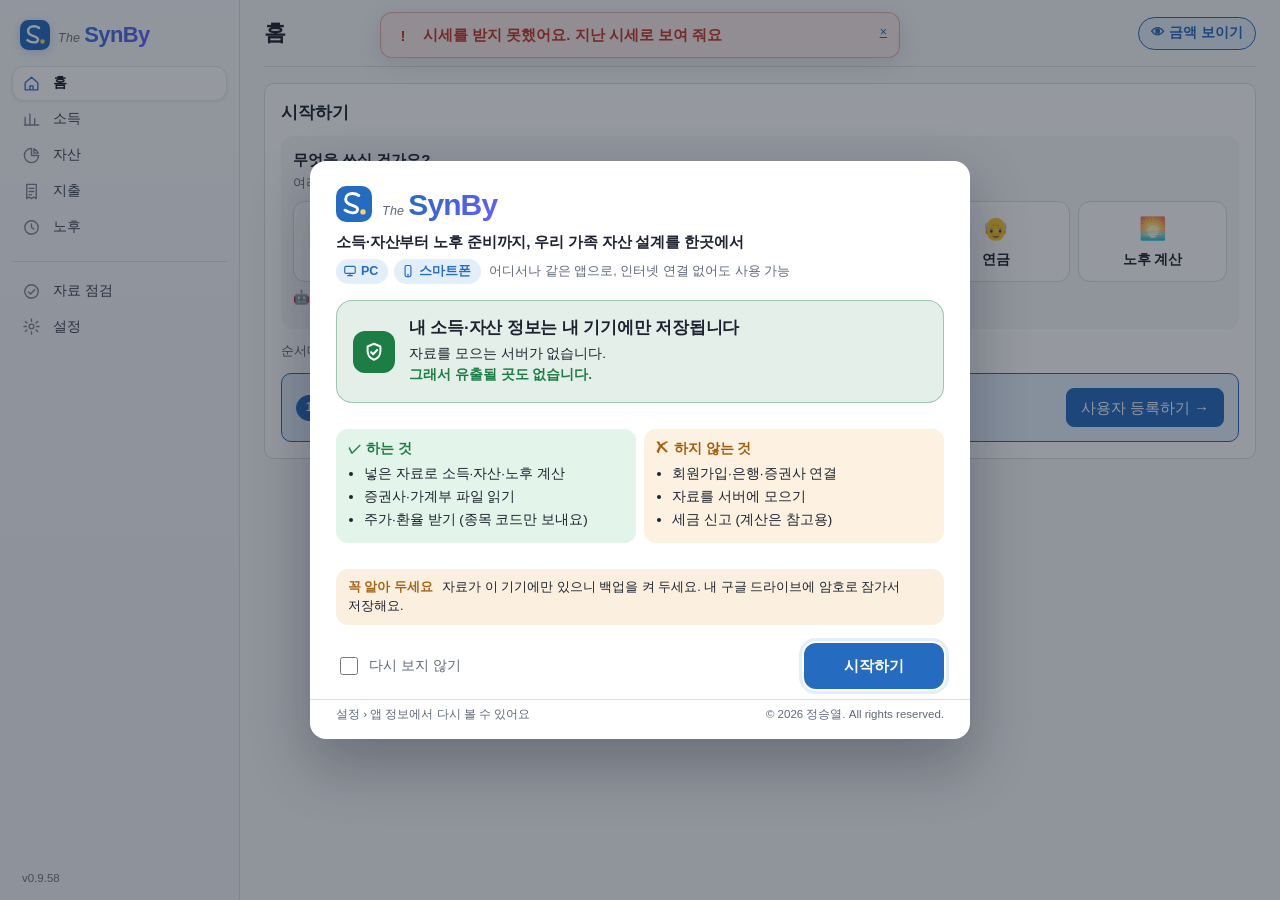
==== commit a1be9866: "0.9.58: 앱 잠금(숫자·지문·얼굴), 달마다 순자산 그래프 Co-Authored-By: Claude Opus 5.5 <noreply@anthropic.com> Claude-S" ====
--- a/index.html
+++ b/index.html
@@ -11,10 +11,10 @@
 <link rel="manifest" href="./manifest.webmanifest">
 <link rel="icon" href="./favicon-32.png" sizes="32x32">
 <link rel="apple-touch-icon" href="./apple-touch-icon.png">
-<link rel="stylesheet" href="./app.css?v=0.9.57">
+<link rel="stylesheet" href="./app.css?v=0.9.58">
 </head>
 <body>
 <div id="root"></div>
-<script type="module" src="./app.js?v=0.9.57"></script>
+<script type="module" src="./app.js?v=0.9.58"></script>
 </body>
 </html>
--- a/app.css
+++ b/app.css
@@ -1 +1 @@
-:root{--fs: 1;--bg: #f6f7f9;--panel: #ffffff;--side: #eef0f3;--ink: #1d2330;--quiet: #5f6878;--line: #d9dde4;--accent: #256bc0;--accent-fill: #256bc0;--accent-soft: #e3eefb;--good: #1c7d45;--bad: #c0392b;--profit: #d63a3a;--loss: #2a62c9;--radius: 10px;color-scheme:light}@media(prefers-color-scheme:dark){:root:not([data-theme=light]){--bg: #14171c;--panel: #1c2027;--side: #181b21;--ink: #e7eaf0;--quiet: #9aa3b2;--line: #2e343e;--accent: #5b9cf0;--accent-fill: #3572c8;--accent-soft: #1f2d42;--good: #45c27a;--bad: #ef6b5d;color-scheme:dark}}:root[data-theme=dark]{--bg: #14171c;--panel: #1c2027;--side: #181b21;--ink: #e7eaf0;--quiet: #9aa3b2;--line: #2e343e;--accent: #5b9cf0;--accent-fill: #3572c8;--accent-soft: #1f2d42;--good: #45c27a;--bad: #ef6b5d;color-scheme:dark}*{box-sizing:border-box}html,body{margin:0;background:var(--bg);color:var(--ink);word-break:keep-all;overflow-wrap:break-word;font:calc(15px * var(--fs))/1.55 -apple-system,BlinkMacSystemFont,"Apple SD Gothic Neo","Pretendard","Noto Sans KR","Malgun Gothic",sans-serif}button,input,select{font:inherit;color:inherit}.brand{display:flex;align-items:center;gap:8px;white-space:nowrap;border:0;background:none;padding:4px 8px 8px;cursor:pointer;color:var(--ink);text-align:left}.brand-mark{display:grid;flex:none;filter:drop-shadow(0 2px 4px rgba(42,120,214,.25))}.brand-text{display:flex;align-items:baseline;gap:4px;line-height:1}.brand-the{font-size:calc(12.5px * var(--fs));font-weight:500;color:var(--quiet);letter-spacing:.02em;font-style:italic}.brand-name{font-size:calc(22px * var(--fs));font-weight:800;letter-spacing:-.03em;background:linear-gradient(120deg,var(--accent),#6a5cff);-webkit-background-clip:text;background-clip:text;color:transparent}.brand-tag{font-size:calc(10px * var(--fs));font-weight:600;color:var(--accent);background:var(--accent-soft);border-radius:999px;padding:2px 6px;white-space:nowrap;flex:none}.main{min-width:0;padding-block:0 40px;padding-left:max(24px,env(safe-area-inset-left,0px));padding-right:max(24px,env(safe-area-inset-right,0px))}.topbar{display:flex;align-items:center;justify-content:space-between;gap:12px;padding:16px 0;border-bottom:1px solid var(--line);margin-bottom:16px}.topbar h1{font-size:calc(22px * var(--fs));margin:0}.sp{position:relative}.sp-btn{display:inline-flex;align-items:center;gap:8px;border:1px solid var(--line);background:var(--panel);color:var(--ink);border-radius:999px;padding:5px 12px 5px 6px;font:inherit;cursor:pointer;max-width:62vw;box-shadow:0 1px 2px #0000000a}.sp-btn:hover,.sp-btn[aria-expanded=true]{border-color:var(--accent)}.sp-btn:focus-visible,.sp-item:focus-visible,.sp-manage:focus-visible{outline:3px solid var(--accent-soft);outline-offset:1px}.sp-eyebrow{font-size:calc(11.5px * var(--fs));font-weight:700;color:var(--accent);background:var(--accent-soft);border-radius:999px;padding:2px 8px}.sp-label{font-weight:700;font-size:calc(13.5px * var(--fs));white-space:nowrap;overflow:hidden;text-overflow:ellipsis}.sp-chev{width:12px;height:12px;flex:none;fill:none;stroke:var(--quiet);stroke-width:1.6;stroke-linecap:round;stroke-linejoin:round}.sp-btn[aria-expanded=true] .sp-chev{transform:rotate(180deg)}.sp-dots{display:inline-flex;flex:none}.sp-dots i{width:14px;height:14px;border-radius:50%;border:2px solid var(--panel)}.sp-dots i+i{margin-left:-5px}.sp-menu{position:absolute;right:0;top:calc(100% + 6px);z-index:30;width:264px;max-width:calc(100vw - 32px);background:var(--panel);border:1px solid var(--line);border-radius:16px;box-shadow:0 12px 32px #00000029;padding:6px;display:flex;flex-direction:column}.sp-sec{display:flex;flex-direction:column;padding:2px 0}.sp-sec+.sp-sec{border-top:1px solid var(--line);margin-top:4px;padding-top:6px}.sp-head{font-size:calc(11.5px * var(--fs));font-weight:700;color:var(--quiet);letter-spacing:.04em;padding:4px 10px 2px}.sp-item{display:grid;grid-template-columns:34px minmax(0,1fr) 16px;align-items:center;gap:8px;border:0;background:none;color:var(--ink);font:inherit;text-align:left;padding:8px 10px;border-radius:8px;cursor:pointer}.sp-item:hover{background:var(--bg)}.sp-item.on{background:var(--accent-soft)}.sp-item .sp-dots{justify-content:flex-start}.sp-text{display:flex;flex-direction:column;min-width:0}.sp-text b{font-size:calc(13.5px * var(--fs));font-weight:600}.sp-text small{font-size:calc(12.5px * var(--fs));color:var(--quiet);white-space:nowrap;overflow:hidden;text-overflow:ellipsis}.sp-check{color:var(--accent);font-weight:700}.sp-manage{border:0;border-top:1px solid var(--line);background:none;color:var(--accent);font:inherit;font-size:calc(13.5px * var(--fs));text-align:left;padding:10px 10px 6px;margin-top:4px;cursor:pointer}.notice{background:var(--accent-soft);border-radius:var(--radius);padding:10px 14px;margin-bottom:12px}.placeholder{border:1px dashed var(--line);border-radius:var(--radius);padding:32px;text-align:center;color:var(--quiet)}.ph-title{font-size:calc(17px * var(--fs));font-weight:700;color:var(--ink)}.tabs{display:flex;gap:8px;flex-wrap:wrap;margin-bottom:12px}.chip{border:1px solid var(--line);background:var(--panel);border-radius:999px;padding:6px 14px;cursor:pointer}.chip.on{border-color:var(--accent);background:var(--accent-soft);font-weight:700}.card{background:var(--panel);border:1px solid var(--line);border-radius:var(--radius);padding:16px;min-width:0}.card h2{font-size:calc(15px * var(--fs));margin:0 0 10px}.card-head{display:flex;justify-content:space-between;align-items:center;gap:8px;flex-wrap:wrap}.split{display:grid;grid-template-columns:minmax(220px,300px) 1fr;gap:16px;align-items:start}.stack{display:flex;flex-direction:column;gap:16px;min-width:0}.list{list-style:none;padding:0;margin:0 0 12px;display:flex;flex-direction:column;gap:4px}.row,.row-btn{display:flex;align-items:center;gap:10px;padding:8px 10px;border-radius:8px}.row-btn{cursor:pointer}.row-btn:hover{background:var(--accent-soft)}.row-btn.on{background:var(--accent-soft);outline:1px solid var(--accent)}.row-btn small,.row small{display:block;color:var(--quiet)}.dim{opacity:.55}.grow{flex:1;min-width:0}.dot{width:10px;height:10px;border-radius:50%;flex:none}.inline{display:flex;gap:8px}.inline input{flex:1;min-width:0}input,select{border:1px solid var(--line);background:var(--panel);border-radius:8px;padding:7px 10px;min-width:0}input:focus,select:focus{outline:2px solid var(--accent);outline-offset:0}.num{text-align:right;font-variant-numeric:tabular-nums}input.sm{width:90px;padding:4px 8px}.btn{border:1px solid var(--accent);background:var(--accent-fill);color:#fff;border-radius:8px;padding:7px 14px;cursor:pointer;white-space:nowrap}.btn.ghost{background:var(--panel);color:var(--ink);border-color:var(--line)}.btn.sm{padding:3px 10px;font-size:calc(13.5px * var(--fs))}.btn.danger{color:var(--bad)}.link{border:0;background:none;color:var(--accent);text-decoration:underline;cursor:pointer;padding:0}.actions{display:flex;gap:8px;flex-wrap:wrap}.actions.end{justify-content:flex-end;align-self:end}.grid{display:grid;grid-template-columns:repeat(auto-fill,minmax(180px,1fr));gap:10px}.grid label{display:flex;flex-direction:column;gap:4px;font-size:calc(12.5px * var(--fs));color:var(--quiet)}.grid.add{margin-top:14px;padding-top:14px;border-top:1px dashed var(--line)}.form .actions{margin-top:12px;justify-content:flex-end}.checks{display:flex;gap:12px;flex-wrap:wrap}.check{display:flex;gap:6px;align-items:center}.check input{width:auto}.tbl{width:100%;border-collapse:collapse;font-variant-numeric:tabular-nums}.tbl th{text-align:left;font-size:calc(12.5px * var(--fs));color:var(--quiet);font-weight:600;background:var(--bg);padding:8px}.tbl td{border-top:1px solid var(--line);padding:8px;vertical-align:middle}.menu-cell{display:flex;gap:6px;flex-wrap:wrap}.menu-cell select{padding:3px 6px;font-size:calc(13.5px * var(--fs))}.kv{display:grid;grid-template-columns:max-content 1fr;gap:6px 16px;margin:0}.kv dt{color:var(--quiet)}.kv dd{margin:0}.kv.small{font-size:calc(13.5px * var(--fs))}.muted{color:var(--quiet);font-size:calc(12.5px * var(--fs))}.toast{padding:8px 12px;border-radius:8px;margin-bottom:12px;cursor:pointer}.toast.good{background:color-mix(in srgb,var(--good) 14%,transparent);color:var(--good)}.toast.bad{background:color-mix(in srgb,var(--bad) 14%,transparent);color:var(--bad)}.bottom-tabs{display:none}@media(max-width:768px){.app{grid-template-columns:1fr}.sidebar{display:none}.main{padding-block:0 calc(96px + env(safe-area-inset-bottom,0px));padding-left:max(16px,env(safe-area-inset-left,0px));padding-right:max(16px,env(safe-area-inset-right,0px))}.topbar{flex-wrap:wrap}.split{grid-template-columns:1fr}.tbl thead{display:none}.tbl tr{display:block;border-top:1px solid var(--line);padding:8px 0}.tbl td{display:block;border:0;padding:2px 0}.bottom-tabs{display:grid;grid-template-columns:repeat(5,1fr);position:fixed;bottom:0;left:0;right:0;background:var(--panel);border-top:1px solid var(--line);padding:6px max(4px,env(safe-area-inset-right,0px)) calc(6px + env(safe-area-inset-bottom,0px)) max(4px,env(safe-area-inset-left,0px))}.bottom-tabs button{border:0;background:none;padding:8px 2px;font-size:calc(12.5px * var(--fs));color:var(--quiet)}.bottom-tabs button.on{color:var(--ink);font-weight:700}}.ask{margin-top:12px;padding:12px 14px;border:1px solid var(--accent);background:var(--accent-soft);border-radius:var(--radius);display:flex;flex-direction:column;gap:6px}.ask p{margin:0;color:var(--ink);font-size:calc(13.5px * var(--fs))}.ask.danger{border-color:var(--bad);background:color-mix(in srgb,var(--bad) 10%,var(--panel))}.btn.danger-fill{background:var(--bad);border-color:var(--bad);color:#fff}.small-link{font-size:calc(12.5px * var(--fs));margin:0 0 10px;display:inline-block}.hint{font-size:calc(11.5px * var(--fs));color:var(--quiet);line-height:1.4}.member-form{display:flex;flex-direction:column;gap:4px;padding:20px}.mf-head h2{margin:0;font-size:calc(17px * var(--fs))}.mf-head p{margin:4px 0 8px;color:var(--quiet);font-size:calc(13.5px * var(--fs))}.fs{border-top:1px solid var(--line);padding:16px 0 6px;display:flex;flex-direction:column;gap:12px}.fs h3{margin:0;font-size:calc(12.5px * var(--fs));font-weight:700;letter-spacing:.04em;color:var(--accent)}.fs-row{display:flex;gap:12px;flex-wrap:wrap}.fs-row>.fld{flex:1 1 140px}.fs-row>.fld.grow2{flex:2 1 220px}.fs-row.three>.fld{flex:1 1 150px}.fld{display:flex;flex-direction:column;gap:5px;min-width:0}.fld label,.fld .lbl{font-size:calc(12.5px * var(--fs));color:var(--quiet)}.fld em{font-style:normal;color:var(--accent);font-size:calc(11.5px * var(--fs));margin-left:4px}.unit-wrap{position:relative;display:flex}.unit-wrap input{width:100%;padding-right:52px;font-variant-numeric:tabular-nums}.unit{position:absolute;right:10px;top:50%;transform:translateY(-50%);font-size:calc(12.5px * var(--fs));color:var(--quiet);pointer-events:none}.seg{display:flex;flex-wrap:wrap;gap:6px}.seg button{border:1px solid var(--line);background:var(--panel);border-radius:999px;padding:6px 14px;cursor:pointer}.seg button.on{border-color:var(--accent);background:var(--accent-soft);color:var(--ink);font-weight:700}.seg button:focus-visible,.btn:focus-visible,.chip:focus-visible{outline:2px solid var(--accent);outline-offset:2px}.pair{display:flex;flex-direction:column;gap:8px}.pair-row{display:grid;grid-template-columns:minmax(120px,1fr) 1fr 1fr;gap:10px;align-items:center}.pair-headrow span{font-size:calc(12.5px * var(--fs));color:var(--quiet);font-weight:600}.pair-label{font-size:calc(13.5px * var(--fs))}.pair select{width:100%}.fs-note{margin:0;font-size:calc(12.5px * var(--fs));color:var(--quiet)}.mf-foot{border-top:1px solid var(--line);padding-top:14px;margin-top:6px;display:flex;justify-content:space-between;align-items:center;gap:12px;flex-wrap:wrap}@media(max-width:768px){.member-form{padding:16px}.pair-row{grid-template-columns:1fr 1fr;row-gap:6px}.pair-label{grid-column:1 / -1;font-weight:600}.pair-headrow span:first-child{display:none}.fs-note{padding-bottom:8px}.mf-foot .actions{width:100%;justify-content:flex-end}.mf-foot{position:sticky;bottom:calc(56px + env(safe-area-inset-bottom,0px));background:var(--panel);padding-bottom:8px}.mf-foot .muted{display:none}}.count{font-weight:400;color:var(--quiet);font-size:calc(13.5px * var(--fs));margin-left:4px}.empty{margin:8px 0 0}.acct-list{display:flex;flex-direction:column;gap:14px;margin-top:6px}.acct-group{border:1px solid var(--line);border-radius:var(--radius);overflow:visible}.acct-inst{display:flex;align-items:center;gap:8px;padding:9px 14px;background:var(--bg);border-bottom:1px solid var(--line);border-radius:var(--radius) var(--radius) 0 0}.inst-name{font-weight:700;font-size:calc(13.5px * var(--fs))}.inst-count{color:var(--quiet);font-size:calc(12.5px * var(--fs));margin-right:auto}.acct-row{display:flex;align-items:center;gap:12px;padding:11px 14px;position:relative}.acct-item+.acct-item{border-top:1px solid var(--line)}.acct-item.open{background:var(--bg)}.acct-toggle{border:0;background:none;text-align:left;padding:0 22px 0 0;cursor:pointer;color:inherit;font:inherit;position:relative}.acct-toggle:hover .acct-name{color:var(--accent)}.chev{position:absolute;right:0;top:50%;transform:translateY(-50%);color:var(--quiet);font-size:calc(12.5px * var(--fs))}.nudge{color:var(--accent)}.holdings{padding:2px 14px 14px 26px;display:flex;flex-direction:column;gap:8px}.hold-list{border:1px solid var(--line);border-radius:12px;background:var(--panel)}.hold-list .hold-row{display:grid;grid-template-columns:minmax(0,1fr) auto auto 34px;gap:12px;align-items:center;padding:8px 6px 8px 12px}.hold-name{font-weight:600;font-size:calc(13.5px * var(--fs));overflow:hidden;text-overflow:ellipsis;white-space:nowrap}.hold-qty{font-variant-numeric:tabular-nums;font-size:calc(13.5px * var(--fs));text-align:right}.hold-avg{color:var(--quiet);font-size:calc(12.5px * var(--fs));font-variant-numeric:tabular-nums;text-align:right;min-width:0}.hold-edit{padding:10px 12px;display:flex;flex-direction:column;gap:8px}.unit-input{display:inline-flex;align-items:center;gap:6px}.unit-input input{width:150px;text-align:right}.unit-input em{font-style:normal;color:var(--quiet);font-size:calc(13.5px * var(--fs))}.holdings .add-row{margin-top:0}.pick-list{max-height:220px;overflow:auto}.pick-list small{color:var(--quiet)}.new-inst{width:100%;margin-top:4px}@media(max-width:768px){.holdings{padding-left:14px}.hold-list .hold-row{grid-template-columns:minmax(0,1fr) auto 34px}.hold-avg{grid-column:1 / 3;grid-row:2;text-align:left;margin-top:-6px}.hold-list .hold-row .more{grid-row:1;grid-column:3}.unit-input input{width:120px}}.acct-main{flex:1;min-width:0;display:flex;align-items:baseline;gap:12px;flex-wrap:wrap}.acct-name{font-weight:600;font-size:calc(15px * var(--fs))}.acct-meta{color:var(--quiet);font-size:calc(12.5px * var(--fs));display:inline-flex;gap:6px;align-items:center}.pill{border:1px solid var(--line);border-radius:999px;padding:0 8px;font-size:calc(11.5px * var(--fs))}.arrows{display:inline-flex;gap:4px}.arrows button{border:1px solid var(--line);background:var(--panel);border-radius:8px;width:30px;height:28px;cursor:pointer;font-size:calc(11.5px * var(--fs));color:var(--ink)}.arrows button:disabled{opacity:.3;cursor:default}.more{position:relative}.more-btn{border:1px solid transparent;background:none;border-radius:8px;width:34px;height:30px;font-size:calc(17px * var(--fs));line-height:1;cursor:pointer;color:var(--quiet)}.more-btn:hover,.more-btn[aria-expanded=true]{border-color:var(--line);background:var(--bg);color:var(--ink)}.more-menu{position:absolute;right:0;top:calc(100% + 4px);z-index:20;min-width:170px;background:var(--panel);border:1px solid var(--line);border-radius:var(--radius);box-shadow:0 8px 24px #00000024;padding:4px;display:flex;flex-direction:column}.more-menu button{text-align:left;border:0;background:none;padding:8px 10px;border-radius:8px;cursor:pointer;font-size:calc(13.5px * var(--fs))}.more-menu button:hover{background:var(--accent-soft)}.more-menu button.danger{color:var(--bad)}@media(max-width:768px){.acct-main{flex-direction:column;gap:2px}}.add-row{margin-top:12px;width:100%;border:1px dashed var(--line);background:none;border-radius:var(--radius);padding:12px;color:var(--accent);font-weight:600;cursor:pointer}.add-row:hover{border-color:var(--accent);background:var(--accent-soft)}.wizard{margin-top:14px;border:1px solid var(--accent);border-radius:var(--radius);padding:16px;display:flex;flex-direction:column;gap:14px}.wz-steps{list-style:none;margin:0;padding:0;display:flex;gap:14px;flex-wrap:wrap;font-size:calc(12.5px * var(--fs));color:var(--quiet)}.wz-steps li{display:flex;align-items:center;gap:6px}.wz-steps span{width:20px;height:20px;border-radius:50%;border:1px solid var(--line);display:inline-grid;place-items:center;font-size:calc(11.5px * var(--fs))}.wz-steps li.on{color:var(--ink);font-weight:700}.wz-steps li.on span{background:var(--accent-fill);border-color:var(--accent);color:#fff}.wz-steps li.done span{background:var(--accent-soft);border-color:var(--accent)}.wz-body{display:flex;flex-direction:column;gap:14px}.wz-body h3{margin:0;font-size:calc(15px * var(--fs))}.wz-sec{display:flex;flex-direction:column;gap:6px}.wz-label{font-size:calc(12.5px * var(--fs));color:var(--quiet)}.type-cards{display:grid;grid-template-columns:repeat(auto-fill,minmax(200px,1fr));gap:8px}.type-card{text-align:left;border:1px solid var(--line);background:var(--panel);border-radius:var(--radius);padding:12px 14px;cursor:pointer;display:flex;flex-direction:column;gap:3px}.type-card:hover,.type-card:focus-visible{border-color:var(--accent);background:var(--accent-soft)}.type-card b{font-size:calc(15px * var(--fs))}.type-card span{color:var(--quiet);font-size:calc(12.5px * var(--fs))}.wz-note{margin:0;font-size:calc(12.5px * var(--fs));color:var(--quiet)}.wz-summary{background:var(--bg);border-radius:8px;padding:10px 12px;font-size:calc(13.5px * var(--fs))}.wz-foot{display:flex;justify-content:space-between;gap:8px}.wz-foot .btn:only-child{margin-left:0}.btn:disabled{opacity:.45;cursor:default}.start h2{font-size:calc(17px * var(--fs))}.start-steps{list-style:none;margin:12px 0 0;padding:0;display:flex;flex-direction:column;gap:8px}.start-steps li{display:flex;align-items:center;gap:12px;padding:12px 14px;border:1px solid var(--line);border-radius:var(--radius)}.start-steps li.now{border-color:var(--accent);background:var(--accent-soft)}.start-steps li.done .grow{opacity:.75}.start-steps li small{display:block;color:var(--quiet);font-size:calc(12.5px * var(--fs))}.num{width:26px;height:26px;border-radius:50%;border:1px solid var(--line);display:grid;place-items:center;font-size:calc(12.5px * var(--fs));flex:none;background:var(--panel)}.start-steps li.now .num{background:var(--accent-fill);border-color:var(--accent);color:#fff}.start-steps li.done .num{background:var(--good);border-color:var(--good);color:#fff}.next-step{display:flex;align-items:center;gap:12px;flex-wrap:wrap}.next-step small{display:block;color:var(--quiet);font-size:calc(12.5px * var(--fs));margin-top:2px}.empty-state{display:flex;flex-direction:column;gap:8px;align-items:flex-start;padding:24px}.empty-state p{margin:0;color:var(--quiet)}.person-tabs button{display:inline-flex;align-items:center;gap:6px}.person-tabs small{color:var(--quiet)}.more-list{display:flex;flex-direction:column;padding:8px 8px 4px}.more-list h2{font-size:calc(12.5px * var(--fs));color:var(--quiet);padding:6px 8px 2px;margin:0}.more-item{display:flex;justify-content:space-between;align-items:center;border:0;background:none;padding:12px 8px;border-top:1px solid var(--line);font-size:calc(15px * var(--fs));cursor:pointer}.more-item:first-of-type{border-top:0}details.adv summary{cursor:pointer;font-weight:700}details.adv[open] summary{margin-bottom:8px}.ask-when{display:flex;flex-direction:column;gap:2px;font-size:calc(13.5px * var(--fs))}.ask-when span{font-size:calc(12.5px * var(--fs));font-weight:700;color:var(--accent)}.ask-when ul{margin:0;padding-left:18px}.lead-line{margin:-4px 0 4px}.menu-label{font-size:calc(11.5px * var(--fs));color:var(--quiet);padding:6px 10px 2px}.more-menu button.checked{font-weight:700}.add-member.flash{border-radius:12px;animation:flash 1.6s ease-out 1}@keyframes flash{0%,40%{box-shadow:0 0 0 3px var(--accent-soft),0 0 0 5px var(--accent)}to{box-shadow:none}}.start-steps li .btn.sm{flex:none}@media(max-width:640px){.start-steps li.now{flex-wrap:wrap;align-items:flex-start}.start-steps li.now>.btn{flex:0 0 auto;width:calc(100% - 40px);margin-left:40px;justify-content:center}}.info-empty{display:flex;align-items:center;gap:14px;flex-wrap:wrap;background:var(--bg);border:1px dashed var(--line);border-radius:12px;padding:12px 14px}.info-empty p{margin:0;flex:1 1 260px;color:var(--quiet);font-size:calc(13.5px * var(--fs));line-height:1.5}.info-empty b{color:var(--ink);font-weight:600}.card-head .actions{align-items:center}.setup-guide{display:flex;align-items:center;gap:14px;flex-wrap:wrap;background:var(--accent-soft);border:1px solid var(--accent);border-radius:var(--radius);padding:10px 14px;margin-bottom:14px}.sg-steps{display:flex;gap:6px;list-style:none;margin:0;padding:0;flex:none}.sg-steps li{display:inline-flex;align-items:center;gap:5px;font-size:calc(12.5px * var(--fs));color:var(--quiet)}.sg-steps li+li:before{content:"\203a";margin-right:6px;color:var(--quiet)}.sg-steps li.now{color:var(--ink);font-weight:700}.sg-steps .num{width:20px;height:20px;font-size:calc(11.5px * var(--fs))}.sg-steps li.now .num{background:var(--accent-fill);border-color:var(--accent);color:#fff}.sg-steps li.done .num{background:var(--good);border-color:var(--good);color:#fff}.sg-text{margin:0;flex:1 1 260px;font-size:calc(13.5px * var(--fs))}.sg-text b{margin-right:4px}.am-grid{display:grid;grid-template-columns:repeat(3,minmax(0,1fr));gap:12px}.err{color:var(--bad);font-size:calc(12.5px * var(--fs))}.choice{display:grid;gap:10px}.type-card.primary{border-color:var(--accent);background:var(--accent-soft)}.type-card.primary b{color:var(--accent)}.add-row.on{border-color:var(--accent);background:var(--accent-soft)}@media(max-width:768px){.am-grid{grid-template-columns:1fr}.sg-steps{width:100%}}.member-wizard>.wizard{margin:0;background:var(--panel)}.explain{display:flex;flex-direction:column;gap:6px;margin-bottom:12px}.explain p{margin:0;font-size:calc(13.5px * var(--fs));line-height:1.55}.explain p.muted{font-size:calc(12.5px * var(--fs))}.pill.good{border-color:var(--good);color:var(--good)}.person-pick{display:flex;flex-wrap:wrap;gap:8px}.person-chip{display:inline-flex;align-items:center;gap:7px;border:1px solid var(--line);background:var(--panel);border-radius:999px;padding:8px 14px 8px 8px;cursor:pointer;font-size:calc(13.5px * var(--fs));color:var(--ink)}.person-chip small{color:var(--quiet);font-size:calc(11.5px * var(--fs))}.person-chip .tick{width:20px;height:20px;border-radius:50%;border:1px solid var(--line);display:grid;place-items:center;font-size:calc(12.5px * var(--fs))}.person-chip.on{border-color:var(--accent);background:var(--accent-soft);font-weight:600}.person-chip.on .tick{background:var(--accent-fill);border-color:var(--accent);color:#fff}.sm-seg{margin-top:6px}.sm-seg button{font-size:calc(12.5px * var(--fs));padding:4px 10px}.big-check{display:flex;gap:10px;align-items:flex-start;font-size:calc(13.5px * var(--fs));cursor:pointer}.big-check input{margin-top:3px;width:18px;height:18px}.big-check small{display:block;color:var(--quiet);font-size:calc(12.5px * var(--fs));margin-top:2px}.auto-tag{margin-left:5px;font-size:calc(10px * var(--fs));font-weight:700;color:#fff;background:var(--accent-fill);border-radius:999px;padding:0 5px;vertical-align:1px}.more-menu{max-height:360px;overflow:auto}.date-field{display:grid;grid-template-columns:1.3fr 1fr 1fr;gap:6px}.date-field select{padding:7px 6px;min-width:0;width:100%}.date-hint{margin-top:-10px}.guess-note{display:flex;align-items:center;gap:8px;flex-wrap:wrap;font-size:calc(13.5px * var(--fs));background:var(--accent-soft);border-radius:8px;padding:8px 12px}.guess-note .link{font-size:calc(12.5px * var(--fs))}.inst-edit{display:flex;flex-direction:column;gap:12px;padding:4px 14px 14px}.am-grid.two{grid-template-columns:repeat(2,minmax(0,1fr))}@media(max-width:768px){.am-grid.two{grid-template-columns:1fr}}.wl-scrim{position:fixed;inset:0;z-index:100;background:#141c2873;display:grid;place-items:center;padding:max(16px,env(safe-area-inset-top,0px)) max(16px,env(safe-area-inset-right,0px)) max(16px,env(safe-area-inset-bottom,0px)) max(16px,env(safe-area-inset-left,0px));overflow-y:auto}.wl{width:min(660px,100%);background:var(--panel);color:var(--ink);border-radius:16px;box-shadow:0 24px 60px #0a14284d;overflow:hidden;display:flex;flex-direction:column;max-height:calc(100dvh - 32px)}.wl-body{padding:24px 26px 4px;overflow-y:auto;display:flex;flex-direction:column;gap:16px}.wl-head{display:flex;flex-direction:column;gap:6px}.wl-brand{display:flex;align-items:center;gap:10px}.wl-name{font-size:calc(30px * var(--fs))}.wl-mbr{display:none}.wl-tagline{margin:0;font-size:calc(15px * var(--fs));font-weight:600;letter-spacing:-.01em}.wl-devices{display:flex;align-items:center;gap:6px;flex-wrap:wrap}.wl-dev{display:inline-flex;align-items:center;gap:4px;font-size:calc(12.5px * var(--fs));font-weight:600;color:var(--accent);background:var(--accent-soft);border-radius:999px;padding:3px 10px 3px 7px}.wl-dev svg,.wl-ic svg{fill:none;stroke:var(--accent);stroke-width:2;stroke-linecap:round;stroke-linejoin:round}.wl-dev svg{width:14px;height:14px}.wl-dev-text{font-size:calc(12.5px * var(--fs));color:var(--quiet);margin-left:2px}.wl-promise{background:color-mix(in srgb,var(--good) 12%,var(--panel));border:1px solid color-mix(in srgb,var(--good) 35%,transparent);border-radius:16px;padding:16px;display:flex;gap:14px;align-items:center}.wl-shield{flex:none;width:42px;height:42px;border-radius:12px;background:var(--good);display:grid;place-items:center}.wl-promise h1{margin:0;font-size:calc(17px * var(--fs));line-height:1.35;letter-spacing:-.01em;text-wrap:balance}.wl-promise p{margin:4px 0 0;font-size:calc(13.5px * var(--fs))}.wl-promise b{color:var(--good)}.wl-points{list-style:none;margin:0;padding:0;display:grid;grid-template-columns:repeat(3,minmax(0,1fr));gap:12px}.wl-points li{display:flex;flex-direction:column;gap:8px;padding:12px;border:1px solid var(--line);border-radius:12px}.wl-ic{flex:none;width:32px;height:32px;border-radius:8px;background:var(--accent-soft);display:grid;place-items:center}.wl-ic svg{width:18px;height:18px}.wl-points b{display:block;font-size:calc(13.5px * var(--fs));line-height:1.35}.wl-desc{display:block;font-size:calc(12.5px * var(--fs));color:var(--quiet);margin-top:3px;line-height:1.45}.wl-caution{margin:0;background:color-mix(in srgb,#e0901e 14%,var(--panel));border-radius:12px;padding:9px 12px;font-size:calc(12.5px * var(--fs))}.wl-caution b{color:color-mix(in srgb,#d07a10 75%,var(--ink));margin-right:6px}.wl-foot{display:flex;align-items:center;justify-content:space-between;gap:12px;flex-wrap:wrap;padding:14px 26px 10px}.wl-check{display:inline-flex;align-items:center;gap:8px;font-size:calc(13.5px * var(--fs));cursor:pointer;color:var(--quiet)}.wl-check input{width:18px;height:18px;accent-color:var(--accent)}.wl-start{border:0;background:var(--accent-fill);color:#fff;font:inherit;font-weight:700;font-size:calc(15px * var(--fs));border-radius:12px;padding:11px 40px;cursor:pointer}.wl-start:hover{filter:brightness(1.06)}.wl-start:focus-visible{outline:3px solid var(--accent-soft);outline-offset:2px}.wl-later{display:flex;justify-content:space-between;gap:2px 16px;flex-wrap:wrap;font-size:calc(11.5px * var(--fs));color:var(--quiet);padding:6px 26px 16px;border-top:1px solid var(--line)}@media(prefers-reduced-motion:no-preference){.wl{animation:wl-rise .35s ease-out}@keyframes wl-rise{0%{transform:translateY(12px)}to{transform:none}}}@media(max-width:600px){.wl-mbr{display:inline}.wl{border-radius:16px}.wl-body{padding:18px 16px 2px;gap:12px}.wl-tagline{font-size:calc(13.5px * var(--fs))}.wl-promise{padding:13px;gap:12px;align-items:flex-start}.wl-promise h1{font-size:calc(17px * var(--fs))}.wl-points{grid-template-columns:1fr;gap:0;border:1px solid var(--line);border-radius:12px}.wl-points li{flex-direction:row;align-items:center;gap:10px;border:0;border-radius:0;padding:9px 11px}.wl-points li+li{border-top:1px solid var(--line)}.wl-ic{width:28px;height:28px}.wl-foot{padding:12px 16px 8px}.wl-later{padding:6px 16px 12px;flex-direction:column}.wl-start{flex:1}}@media(max-width:600px)and (max-height:700px){.wl-body{gap:9px;padding-top:14px}.wl-brand .logo{width:30px;height:30px}.wl-name{font-size:calc(22px * var(--fs))}.wl-points li,.wl-caution{padding:7px 10px}.wl-dev-text{display:none}.wl-promise{padding:11px}.wl-promise h1{font-size:calc(15px * var(--fs))}.wl-foot{padding-top:10px}}.where{font-size:calc(12.5px * var(--fs));color:var(--quiet);background:var(--bg);border-radius:8px;padding:9px 12px;line-height:1.55}.where b{color:var(--ink);font-weight:600}.pair-q{display:grid;grid-template-columns:repeat(2,minmax(0,1fr));gap:12px 16px}.info-progress{display:flex;align-items:center;gap:8px;flex-wrap:wrap;font-size:calc(12.5px * var(--fs));color:var(--quiet);margin-bottom:8px}.info-progress .meter{display:inline-flex;gap:3px}.info-progress .meter i{width:16px;height:6px;border-radius:3px;background:var(--line)}.info-progress .meter i.on{background:var(--good)}.wz-steps{flex-wrap:wrap;row-gap:6px}@media(max-width:768px){.pair-q{grid-template-columns:1fr}}@media(max-width:600px){.wz-steps{gap:8px}.wz-steps li:not(.on){font-size:0;gap:0}.wz-steps li:not(.on) span{font-size:calc(11.5px * var(--fs))}}.th{display:flex;flex-direction:column;gap:12px}.th-block{border:1px solid var(--line);border-radius:12px;overflow:hidden;background:var(--panel)}.th-head{display:flex;align-items:center;justify-content:space-between;gap:8px;padding:10px 12px;background:var(--bg);border-bottom:1px solid var(--line)}.th-head b{font-size:calc(13.5px * var(--fs))}.th-head small{font-weight:400;color:var(--quiet);font-size:calc(12.5px * var(--fs))}.th-help{border:0;background:none;color:var(--accent);font:inherit;font-size:calc(12.5px * var(--fs));cursor:pointer;padding:2px 0;white-space:nowrap}.th-text{margin:0;padding:10px 12px;font-size:calc(12.5px * var(--fs));color:var(--quiet);background:var(--bg);border-bottom:1px solid var(--line);line-height:1.6}.th-text b{color:var(--ink);font-weight:600}.th-row{display:grid;grid-template-columns:64px minmax(0,1fr);align-items:center;gap:10px;padding:10px 12px}.th-row+.th-row{border-top:1px solid var(--line)}.th-row>span,.th-row>label{font-size:calc(13.5px * var(--fs));color:var(--quiet);font-weight:600}.th-row select{width:100%}.seg3{display:grid;grid-template-columns:repeat(3,1fr);border:1px solid var(--line);border-radius:8px;overflow:hidden}.seg3 button{border:0;background:var(--panel);color:var(--ink);font:inherit;font-size:calc(13.5px * var(--fs));padding:8px 4px;cursor:pointer}.seg3 button+button{border-left:1px solid var(--line)}.seg3 button.on{background:var(--accent-fill);color:#fff;font-weight:700}.seg3 button:focus-visible,.th-help:focus-visible{outline:3px solid var(--accent-soft);outline-offset:1px}@media(max-width:600px){.th-row{grid-template-columns:52px minmax(0,1fr);gap:8px}}.ip{display:flex;flex-direction:column;gap:8px}.ip-label{font-size:calc(12.5px * var(--fs));color:var(--quiet)}.ip-label b{color:var(--ink)}.ip-list{list-style:none;margin:0;padding:0;border:1px solid var(--line);border-radius:12px;max-height:268px;overflow-y:auto;background:var(--panel)}.ip-list li+li{border-top:1px solid var(--line)}.ip-item{width:100%;display:grid;grid-template-columns:auto minmax(0,1fr) auto;align-items:center;gap:10px;border:0;background:none;color:var(--ink);font:inherit;text-align:left;padding:10px 12px;cursor:pointer}.ip-item:hover,.ip-item:focus-visible{background:var(--accent-soft);outline:none}.ip-badge{font-size:calc(11.5px * var(--fs));font-weight:700;border-radius:8px;padding:2px 6px;background:var(--bg);color:var(--quiet);border:1px solid var(--line);min-width:36px;text-align:center}.ip-badge.c-stock_us{color:var(--accent);border-color:color-mix(in srgb,var(--accent) 40%,transparent);background:var(--accent-soft)}.ip-badge.c-etf{color:var(--good);border-color:color-mix(in srgb,var(--good) 40%,transparent);background:color-mix(in srgb,var(--good) 10%,var(--panel))}.ip-main{display:flex;flex-direction:column;min-width:0}.ip-main b{font-size:calc(15px * var(--fs));font-weight:700}.ip-main small{font-size:calc(12.5px * var(--fs));color:var(--quiet);white-space:nowrap;overflow:hidden;text-overflow:ellipsis}.ip-where{color:var(--accent)}.ip-go{font-size:calc(12.5px * var(--fs));color:var(--accent);font-weight:600;white-space:nowrap}.ip-none{margin:0}@media(max-width:600px){.ip-go{display:none}}.ip-item.here{background:var(--bg)}.ip-item.here .ip-main b,.ip-item.here .ip-go{color:var(--quiet)}@media(max-width:600px){.wz-foot{flex-wrap:wrap;gap:8px}.wz-foot .grow{display:none}.wz-foot .btn:not(.ghost){flex:1 1 100%;order:-1;justify-content:center;text-align:center}.wz-foot .btn.ghost{flex:1 1 0;text-align:center}}.sector-line,.date-line{display:flex;flex-direction:column;gap:2px;font-size:calc(13.5px * var(--fs))}.sector-top{display:flex;align-items:center;gap:8px}.date-line{flex-direction:row;align-items:center;gap:8px}.date-val{font-weight:700;font-size:calc(13.5px * var(--fs))}.date-tag{font-size:calc(11.5px * var(--fs));font-weight:700;color:var(--accent);background:var(--accent-soft);border-radius:999px;padding:1px 7px}.sector-val{font-weight:700;font-size:calc(13.5px * var(--fs))}.sector-val.none{color:var(--quiet);font-weight:500}.sector-why{color:var(--quiet);font-size:calc(12.5px * var(--fs))}.sector-line .auto-tag{margin-left:0}.pick-row{width:100%;display:grid;grid-template-columns:auto minmax(0,1fr) 14px;align-items:center;gap:12px;border:1px solid var(--line);background:var(--panel);color:var(--ink);border-radius:12px;padding:11px 12px 11px 14px;font:inherit;text-align:left;cursor:pointer}.pick-row:hover{border-color:var(--accent)}.pick-row:focus-visible{outline:3px solid var(--accent-soft);outline-offset:1px}.pick-label{font-size:calc(13.5px * var(--fs));color:var(--quiet)}.pick-value{display:flex;align-items:center;justify-content:flex-end;gap:6px;min-width:0;font-weight:700;font-size:calc(15px * var(--fs))}.pick-value>span{white-space:nowrap;overflow:hidden;text-overflow:ellipsis}.pick-value .muted-val{color:var(--quiet);font-weight:500}.pick-badge{font-size:calc(11.5px * var(--fs));font-weight:700;color:var(--accent);background:var(--accent-soft);border-radius:999px;padding:1px 7px;margin-left:6px;vertical-align:1px}.pick-value .pick-badge{margin-left:0}.pick-note{font-size:calc(12.5px * var(--fs));font-weight:400;color:var(--quiet);white-space:nowrap}.pick-chev{width:12px;height:12px;fill:none;stroke:var(--quiet);stroke-width:1.6;stroke-linecap:round;stroke-linejoin:round}.sheet-scrim{position:fixed;inset:0;z-index:90;background:#141c2866;display:grid;place-items:center;padding:16px}.sheet{width:min(420px,100%);max-height:min(560px,calc(100dvh - 32px));background:var(--panel);color:var(--ink);border-radius:16px;box-shadow:0 20px 50px #00000040;display:flex;flex-direction:column;overflow:hidden}.sheet-grab{display:none}.sheet-head{display:flex;align-items:flex-start;justify-content:space-between;gap:12px;padding:16px 16px 10px 18px}.sheet-head b{display:block;font-size:calc(15px * var(--fs))}.sheet-head small{display:block;font-size:calc(12.5px * var(--fs));color:var(--quiet);margin-top:2px}.sheet-x{flex:none;width:30px;height:30px;border-radius:50%;border:0;background:var(--bg);display:grid;place-items:center;cursor:pointer}.sheet-x svg{width:12px;height:12px;stroke:var(--quiet);stroke-width:1.8;stroke-linecap:round}.sheet-body{overflow-y:auto;padding:0 8px 10px}.opt-list{list-style:none;margin:0;padding:0}.opt{width:100%;display:grid;grid-template-columns:minmax(0,1fr) 20px;align-items:center;gap:10px;border:0;background:none;color:var(--ink);font:inherit;text-align:left;padding:11px 10px;border-radius:12px;cursor:pointer}.opt:hover{background:var(--bg)}.opt.on{background:var(--accent-soft)}.opt:focus-visible{outline:2px solid var(--accent);outline-offset:-2px}.opt-text{display:flex;flex-direction:column;min-width:0}.opt-text b{font-size:calc(15px * var(--fs));font-weight:600}.opt-text small{font-size:calc(12.5px * var(--fs));color:var(--quiet);margin-top:1px}.opt-check svg{width:16px;height:16px;fill:none;stroke:var(--accent);stroke-width:2.2;stroke-linecap:round;stroke-linejoin:round}.sheet-custom{border-top:1px solid var(--line);margin:6px 2px 0;padding:12px 8px 4px;display:flex;flex-direction:column;gap:10px}.sheet-custom>span{font-size:calc(12.5px * var(--fs));color:var(--quiet);font-weight:600}.sheet-custom .btn{align-self:stretch}@media(max-width:600px){.sheet-scrim{place-items:end stretch;padding:0}.sheet{width:100%;max-height:82dvh;border-radius:16px 18px 0 0;padding-bottom:env(safe-area-inset-bottom,0px)}.sheet-grab{display:block;width:38px;height:4px;border-radius:2px;background:var(--line);margin:8px auto 0}}@media(prefers-reduced-motion:no-preference){.sheet{animation:sheet-in .2s ease-out}@keyframes sheet-in{0%{transform:translateY(16px)}to{transform:none}}}.tax-line{display:flex;align-items:center;gap:8px;flex-wrap:wrap;font-size:calc(13.5px * var(--fs));color:var(--quiet)}.tax-line b{color:var(--ink)}.tax-why{font-size:calc(12.5px * var(--fs));color:var(--quiet);background:var(--bg);border-radius:8px;padding:9px 12px;line-height:1.6;margin:0}.hold-bar{display:flex;align-items:center;justify-content:space-between;gap:10px;flex-wrap:wrap}.hold-sum{font-size:calc(12.5px * var(--fs));color:var(--quiet);font-variant-numeric:tabular-nums}.sort-chip{display:inline-flex;align-items:center;gap:6px;border:1px solid var(--line);background:var(--panel);color:var(--ink);font:inherit;font-size:calc(12.5px * var(--fs));font-weight:600;border-radius:999px;padding:5px 12px 5px 10px;cursor:pointer}.sort-chip:hover{border-color:var(--accent)}.sort-chip svg{width:13px;height:13px;fill:none;stroke:var(--accent);stroke-width:1.5;stroke-linecap:round;stroke-linejoin:round}.opt:disabled{cursor:default;opacity:.55}.opt:disabled:hover{background:none}.hold-more{border:0;background:none;color:var(--accent);font:inherit;font-size:calc(13.5px * var(--fs));font-weight:600;cursor:pointer;padding:6px 10px}.hold-more-row{text-align:center;border-top:1px solid var(--line)}.hold-list .hold-row+.hold-row,.hold-list>div+div{border-top:1px solid var(--line)}.hold-table-wrap{border:1px solid var(--line);border-radius:12px;background:var(--panel)}.hold-table{width:100%;border-collapse:separate;border-spacing:0;font-size:calc(13.5px * var(--fs))}.hold-table th{font-size:calc(11.5px * var(--fs));font-weight:600;color:var(--quiet);text-align:right;padding:8px 12px;background:var(--bg);border-bottom:1px solid var(--line);white-space:nowrap}.hold-table thead th:first-child{border-top-left-radius:10px}.hold-table thead th:last-child{border-top-right-radius:10px}.hold-table th.c-name{text-align:left;padding-left:14px}.hold-table th.later{font-weight:500;color:color-mix(in srgb,var(--quiet) 70%,transparent)}.th-sort{border:0;background:none;color:inherit;font:inherit;padding:0;cursor:pointer}.th-sort:hover,.th-sort.on{color:var(--accent)}.hold-table td{padding:9px 12px;border-bottom:1px solid var(--line);text-align:right;font-variant-numeric:tabular-nums;white-space:nowrap}.hold-table tbody tr:last-child td{border-bottom:0}.hold-table tbody tr.hold-row:hover td{background:var(--bg)}.hold-table td.c-name{text-align:left;padding-left:14px;max-width:260px;overflow:hidden;text-overflow:ellipsis}.hold-table td.c-name b{font-weight:700}.hold-table td.c-name small{color:var(--quiet);margin-left:8px;font-size:calc(12.5px * var(--fs));font-weight:400}.hold-table td.muted{color:var(--quiet)}.hold-table td.later{color:var(--line)}.hold-table .c-more{width:40px;padding:4px 8px 4px 0;text-align:right}.hold-table .c-more .more{display:inline-block}.hold-table .c-weight{width:120px}.hold-table .hold-edit-row td{text-align:left;white-space:normal;background:var(--bg)}.hold-table .hold-more-row td{text-align:center;padding:4px}.weight{display:inline-flex;align-items:center;justify-content:flex-end;gap:8px}.weight em{font-style:normal;min-width:44px;text-align:right}.weight .bar{width:56px;height:5px;border-radius:3px;background:var(--line);overflow:hidden;flex:none}.weight .bar i{display:block;height:100%;background:var(--accent-fill);border-radius:3px}.hold-foot{margin:0;padding:8px 14px;font-size:calc(12.5px * var(--fs));color:var(--quiet);border-top:1px solid var(--line)}.hold-table .hold-edit .wz-foot{justify-content:flex-start}:root{--t-general: #256bc0;--t-general-bg: #e6f0fc;--t-pension: #1a7d48;--t-pension-bg: #e3f4ea;--t-isa: #7a52d1;--t-isa-bg: #efe9fc;--t-irp: #c4661a;--t-irp-bg: #fbeee2;--t-gold: #a87a0c;--t-gold-bg: #f8f0d8;--t-cash: #4f6b86;--t-cash-bg: #e9eef3}@media(prefers-color-scheme:dark){:root:not([data-theme=light]){--t-general: #6aa7ff;--t-general-bg: #1d2c42;--t-pension: #5fcf8f;--t-pension-bg: #18301f;--t-isa: #b49bff;--t-isa-bg: #2a2340;--t-irp: #f0a35e;--t-irp-bg: #36261a;--t-gold: #e3c066;--t-gold-bg: #332a14;--t-cash: #9db4cc;--t-cash-bg: #222b36}}:root[data-theme=dark]{--t-general: #6aa7ff;--t-general-bg: #1d2c42;--t-pension: #5fcf8f;--t-pension-bg: #18301f;--t-isa: #b49bff;--t-isa-bg: #2a2340;--t-irp: #f0a35e;--t-irp-bg: #36261a;--t-gold: #e3c066;--t-gold-bg: #332a14;--t-cash: #9db4cc;--t-cash-bg: #222b36}.ac-page{gap:12px}.ac-page>.card-head{padding:2px 2px 0}.ac-page .lead-line{margin:0 2px;font-size:calc(12.5px * var(--fs))}.ac-hero{background:var(--panel);border:1px solid var(--line);border-radius:16px;padding:18px 20px;display:flex;flex-direction:column;gap:16px}.ac-hero-top{display:flex;justify-content:space-between;align-items:flex-start;gap:12px;flex-wrap:wrap}.ac-hero-num>small{font-size:calc(13.5px * var(--fs));color:var(--quiet);font-weight:600}.ac-big{font-size:calc(30px * var(--fs));font-weight:800;letter-spacing:-.02em;font-variant-numeric:tabular-nums;line-height:1.15;margin-top:2px}.ac-big .u{font-size:calc(17px * var(--fs));font-weight:700;margin-left:2px}.ac-big.muted-big{color:var(--line)}.ac-plus{display:flex;align-items:center;gap:6px;margin-top:6px;font-size:calc(13.5px * var(--fs));font-weight:700;font-variant-numeric:tabular-nums}.ac-plus span{font-size:calc(11.5px * var(--fs));font-weight:600;color:var(--quiet);background:var(--bg);border:1px solid var(--line);border-radius:8px;padding:1px 6px}.ac-later{font-size:calc(12.5px * var(--fs));color:var(--quiet);margin:4px 0 0}.ac-actions{display:flex;gap:8px}.ac-actions .btn{white-space:nowrap}.ac-stats{display:grid;grid-template-columns:repeat(3,minmax(0,1fr))}.ac-stats>div{border-left:2px solid var(--line);padding:0 14px;min-width:0}.ac-stats small{display:block;font-size:calc(12.5px * var(--fs));color:var(--quiet);white-space:nowrap;overflow:hidden;text-overflow:ellipsis}.ac-stats b{font-size:calc(17px * var(--fs));font-variant-numeric:tabular-nums}.ac-stats b em{font-style:normal;font-size:calc(12.5px * var(--fs));color:var(--quiet);font-weight:500;margin-left:1px}.ac-stats .later b{color:var(--line)}.tag2{font-size:calc(11.5px * var(--fs));border:1px solid var(--line);border-radius:8px;padding:0 5px;margin-left:2px;color:var(--quiet)}.ac-page .acct-list{gap:10px;margin-top:0}.ac-page .acct-group{border:0;display:flex;flex-direction:column;gap:10px}.ac-page .acct-inst{border:0;border-radius:8px;background:none;padding:4px 4px 0}.ac{background:var(--panel);border:1px solid var(--line);border-radius:16px;transition:border-color .15s,box-shadow .15s}.ac+.ac{border-top:1px solid var(--line)}.ac:hover{border-color:color-mix(in srgb,var(--accent) 45%,var(--line))}.ac.open{border-color:var(--accent);box-shadow:0 6px 20px #1e3c6e14;background:var(--panel)}.ac.dim{opacity:.6}.ac .acct-row{padding:0 10px 0 0;gap:4px}.ac .acct-toggle{flex:1;min-width:0;display:grid;grid-template-columns:40px minmax(0,1fr) auto 22px;gap:14px;align-items:center;padding:14px 4px 14px 16px}.ac-mono{width:40px;height:40px;border-radius:12px;display:grid;place-items:center;font-weight:800;font-size:calc(15px * var(--fs));background:var(--t-bg);color:var(--t-fg)}.ac-main{min-width:0;display:flex;flex-direction:column;gap:3px}.ac-title{display:flex;align-items:center;gap:8px;min-width:0}.ac .acct-name{font-size:calc(15px * var(--fs));font-weight:700;white-space:nowrap;overflow:hidden;text-overflow:ellipsis}.ac-type{flex:none;font-size:calc(11.5px * var(--fs));font-weight:700;border-radius:8px;padding:1px 7px;background:var(--t-bg);color:var(--t-fg)}.ac .acct-meta{display:block;white-space:nowrap;overflow:hidden;text-overflow:ellipsis}.ac-top{display:flex;gap:10px;font-size:calc(12.5px * var(--fs));color:var(--quiet);white-space:nowrap;overflow:hidden;margin-top:2px}.ac-top span{display:inline-flex;align-items:center;gap:4px}.ac-top i{width:7px;height:7px;border-radius:2px;display:inline-block}.ac-amt{text-align:right;font-variant-numeric:tabular-nums;line-height:1.3;display:flex;flex-direction:column}.ac-amt small{font-size:calc(11.5px * var(--fs));color:var(--quiet)}.ac-amt b{font-size:calc(15px * var(--fs))}.ac-chev{width:12px;height:12px;justify-self:center;fill:none;stroke:var(--quiet);stroke-width:1.8;stroke-linecap:round;stroke-linejoin:round;transition:transform .2s}.ac.open .ac-chev{transform:rotate(180deg);stroke:var(--accent)}.ac .acct-toggle:hover .acct-name{color:var(--accent)}.ac-body{border-top:1px solid var(--line);background:var(--bg);border-radius:0 0 14px 14px}.ac-body .holdings{padding:12px 16px 14px;gap:10px}.tone-general{--t-fg: var(--t-general);--t-bg: var(--t-general-bg)}.tone-pension{--t-fg: var(--t-pension);--t-bg: var(--t-pension-bg)}.tone-isa{--t-fg: var(--t-isa);--t-bg: var(--t-isa-bg)}.tone-irp{--t-fg: var(--t-irp);--t-bg: var(--t-irp-bg)}.tone-gold{--t-fg: var(--t-gold);--t-bg: var(--t-gold-bg)}.tone-cash{--t-fg: var(--t-cash);--t-bg: var(--t-cash-bg)}.comp{background:var(--panel);border:1px solid var(--line);border-radius:12px;padding:14px 16px;display:grid;grid-template-columns:220px minmax(0,1fr);gap:26px;align-items:center}.donut{position:relative;width:220px;height:220px}.donut svg{position:absolute;inset:0;width:100%;height:100%;transform:rotate(-90deg)}.donut svg.lbl{transform:none;letter-spacing:-.02em;pointer-events:none;font-family:inherit}.donut .ctr{position:absolute;inset:0;display:flex;flex-direction:column;align-items:center;justify-content:center;text-align:center}.donut .ctr small{font-size:calc(11.5px * var(--fs));color:var(--quiet)}.donut .ctr b{font-size:calc(15px * var(--fs));font-variant-numeric:tabular-nums;letter-spacing:-.01em}.legend{list-style:none;margin:0;padding:0;display:grid;grid-template-columns:repeat(2,minmax(0,200px));gap:8px 36px}.lg{display:grid;grid-template-columns:10px minmax(0,1fr) auto;gap:9px;align-items:center;font-size:calc(13.5px * var(--fs))}.lg i{width:10px;height:18px;border-radius:2px}.lg span{white-space:nowrap;overflow:hidden;text-overflow:ellipsis}.lg b{font-weight:600;font-variant-numeric:tabular-nums}.hold-dot{display:inline-block;width:8px;height:8px;border-radius:2px;margin-right:8px;vertical-align:1px}@media(max-width:768px){.ac-hero{padding:16px}.ac-big{font-size:calc(30px * var(--fs))}.ac-actions{width:100%}.ac-actions .btn{flex:1}.ac-stats>div{padding:0 10px}.ac-stats b{font-size:calc(15px * var(--fs))}.ac .acct-row{padding-right:4px}.ac .acct-toggle{grid-template-columns:36px minmax(0,1fr) auto;gap:10px;padding:12px 2px 12px 12px}.ac-mono{width:36px;height:36px;font-size:calc(13.5px * var(--fs));border-radius:12px}.ac-chev{display:none}.ac-body .holdings{padding:10px 12px 12px}.comp{grid-template-columns:1fr;justify-items:center;padding:14px 12px;gap:14px}.legend{width:100%;grid-template-columns:repeat(2,minmax(0,1fr));gap:6px 16px}}@media(max-width:768px){.ac-top span:nth-child(n+3){display:none}}.ime-ko{ime-mode:active}.ime-en{ime-mode:inactive}.ime-fix{align-self:flex-start;border:1px solid var(--accent);background:var(--accent-soft);color:var(--ink);font:inherit;font-size:calc(12.5px * var(--fs));border-radius:999px;padding:4px 12px;margin-top:6px;cursor:pointer}.ime-fix b{color:var(--accent)}.ime-note{color:var(--good)}:root{--warn: #a65c0b;--warn-soft: #fdf1e1;--good-soft: #e3f4ea}@media(prefers-color-scheme:dark){:root:not([data-theme=light]){--warn: #f0a35e;--warn-soft: #36261a;--good-soft: #18301f}}:root[data-theme=dark]{--warn: #f0a35e;--warn-soft: #36261a;--good-soft: #18301f}.bk{gap:14px;display:flex;flex-direction:column}.bk h2{margin:0}.bk h3{margin:0;font-size:calc(15px * var(--fs))}.bk-status{display:grid;grid-template-columns:48px minmax(0,1fr);gap:14px;align-items:center}.bk-shield{width:48px;height:48px;border-radius:16px;display:grid;place-items:center;background:var(--good-soft)}.bk-shield svg{width:26px;height:26px;stroke:var(--good);fill:none;stroke-width:1.8;stroke-linecap:round;stroke-linejoin:round}.bk-status.warn .bk-shield{background:var(--warn-soft)}.bk-status.warn .bk-shield svg{stroke:var(--warn)}.bk-status small{display:block;font-size:calc(12.5px * var(--fs));color:var(--quiet)}.bk-status b{font-size:calc(17px * var(--fs))}.bk-facts{font-size:calc(12.5px * var(--fs));color:var(--quiet)}.bk-msg{font-size:calc(13.5px * var(--fs));border-radius:12px;padding:9px 12px}.bk-msg.good{background:var(--good-soft);color:var(--good)}.bk-msg.bad{background:color-mix(in srgb,var(--bad) 12%,transparent);color:var(--bad)}.bk-btns{display:grid;grid-template-columns:1fr 1fr;gap:10px}.bk-big{display:grid;grid-template-columns:36px minmax(0,1fr);gap:12px;align-items:center;text-align:left;border:1px solid var(--line);background:var(--panel);color:var(--ink);font:inherit;border-radius:16px;padding:14px;cursor:pointer}.bk-big:hover{border-color:var(--accent)}.bk-big.primary{border-color:var(--accent);background:var(--accent-soft)}.bk-big i{width:36px;height:36px;border-radius:12px;display:grid;place-items:center;background:var(--bg)}.bk-big.primary i{background:var(--accent-fill)}.bk-big i svg{width:18px;height:18px;fill:none;stroke:var(--accent);stroke-width:1.8;stroke-linecap:round;stroke-linejoin:round}.bk-big.primary i svg{stroke:#fff}.bk-big b{display:block;font-size:calc(15px * var(--fs))}.bk-big small{font-size:calc(12.5px * var(--fs));color:var(--quiet)}.bk-flow{border:1px solid var(--accent);border-radius:16px;padding:16px;display:flex;flex-direction:column;gap:12px}.bk-q{font-size:calc(13.5px * var(--fs));font-weight:700}.bk-q span{font-weight:400;color:var(--quiet);font-size:calc(12.5px * var(--fs));margin-left:4px}.bk-toggle{display:flex;align-items:center;justify-content:space-between;gap:12px;cursor:pointer}.bk-toggle b{display:block;font-size:calc(13.5px * var(--fs))}.bk-toggle small{font-size:calc(12.5px * var(--fs));color:var(--quiet)}.bk-toggle input{appearance:none;-webkit-appearance:none;flex:none;width:46px;height:28px;border-radius:999px;background:var(--line);position:relative;cursor:pointer;transition:background .15s;margin:0}.bk-toggle input:after{content:"";position:absolute;left:3px;top:3px;width:22px;height:22px;border-radius:50%;background:#fff;transition:left .15s;box-shadow:0 1px 3px #0003}.bk-toggle input:checked{background:var(--accent-fill)}.bk-toggle input:checked:after{left:21px}.bk-toggle input:focus-visible{outline:3px solid var(--accent-soft)}.bk-warn{margin:0;font-size:calc(12.5px * var(--fs));color:var(--warn)}.bk-tip{margin:0;font-size:calc(12.5px * var(--fs))}.bk-foot{display:flex;justify-content:flex-end;gap:8px}.bk-done{background:var(--good-soft);border-radius:12px;padding:12px 14px;display:flex;flex-direction:column;gap:2px}.bk-done b{color:var(--good);font-size:calc(15px * var(--fs))}.bk-done small{font-size:calc(12.5px * var(--fs));color:var(--quiet);word-break:break-all}.bk-pick{align-self:flex-start}.bk-file{display:grid;grid-template-columns:40px minmax(0,1fr) auto;gap:12px;align-items:center;background:var(--bg);border:1px solid var(--line);border-radius:12px;padding:12px}.bk-file i{width:40px;height:40px;border-radius:12px;background:var(--panel);border:1px solid var(--line);display:grid;place-items:center;font-style:normal;font-size:calc(9.5px * var(--fs));font-weight:800;color:var(--accent)}.bk-file b{font-size:calc(13.5px * var(--fs));word-break:break-all}.bk-file small{display:block;font-size:calc(12.5px * var(--fs));color:var(--quiet)}.bk-unlock{display:flex;gap:10px;align-items:flex-end}.bk-unlock .fld{flex:1;margin:0}.bk-kv{display:grid;grid-template-columns:repeat(4,minmax(0,1fr))}.bk-kv div{border-left:2px solid var(--line);padding:0 12px}.bk-kv small{display:block;font-size:calc(11.5px * var(--fs));color:var(--quiet)}.bk-kv b{font-size:calc(15px * var(--fs))}.bk-choice{display:grid;grid-template-columns:1fr 1fr;gap:10px}.bk-opt{text-align:left;border:1px solid var(--line);background:var(--panel);color:var(--ink);font:inherit;border-radius:12px;padding:12px 14px;cursor:pointer;display:flex;flex-direction:column;gap:4px}.bk-opt.on{border-color:var(--accent);background:var(--accent-soft);box-shadow:inset 0 0 0 1px var(--accent)}.bk-opt b{font-size:calc(13.5px * var(--fs))}.bk-opt b em{font-style:normal;font-size:calc(11.5px * var(--fs));font-weight:700;color:#fff;background:var(--accent-fill);border-radius:999px;padding:1px 7px;margin-left:6px}.bk-opt small{font-size:calc(12.5px * var(--fs));color:var(--quiet);line-height:1.55}.bk-safe{font-size:calc(12.5px * var(--fs));color:var(--good);background:var(--good-soft);border-radius:12px;padding:9px 12px}.bk-rows{border:1px solid var(--line);border-radius:12px}.bk-row{display:flex;align-items:center;gap:10px;padding:10px 12px;font-size:calc(13.5px * var(--fs))}.bk-row+.bk-row{border-top:1px solid var(--line)}.bk-row small{color:var(--quiet);font-size:calc(12.5px * var(--fs));display:block}.bk-row .grow{flex:1;min-width:0}.bk-row.later{opacity:.85}.bk-confirm{display:flex;gap:6px}.bk-remind{display:flex;align-items:center;gap:10px;background:var(--warn-soft);border:1px solid color-mix(in srgb,var(--warn) 35%,transparent);border-radius:12px;padding:10px 14px;font-size:calc(13.5px * var(--fs));margin-bottom:14px}.bk-remind svg{flex:none;width:18px;height:18px;stroke:var(--warn);fill:none;stroke-width:1.8;stroke-linecap:round;stroke-linejoin:round}.bk-remind b{color:var(--warn)}.bk-remind .btn{margin-left:auto;flex:none}@media(max-width:768px){.bk-btns,.bk-choice{grid-template-columns:1fr}.bk-kv{grid-template-columns:1fr 1fr;row-gap:10px}.bk-foot{flex-direction:column-reverse}.bk-foot .btn{width:100%}.bk-unlock{flex-direction:column;align-items:stretch}.bk-remind{flex-wrap:wrap}.bk-remind .btn{width:100%}}.bk-flow .fld input{max-width:360px}@media(max-width:768px){.bk-flow .fld input{max-width:none}}.app{display:grid;grid-template-columns:240px minmax(0,1fr);min-height:100vh}:root{--inc-fin: #2a78d6;--inc-rent: #e07b2a;--inc-work: #1f9254;--inc-pen: #7a52d1}.side-light{--sb-bg: linear-gradient(180deg, #f8fafd 0%, #f1f4f9 100%);--sb-border: var(--line);--sb-ink: #1d2533;--sb-text: #3a4356;--sb-quiet: #6d7480;--sb-icon: #7b8496;--sb-hover: rgba(42, 120, 214, .07);--sb-on-bg: #fff;--sb-on-ink: #17202e;--sb-on-icon: #2a78d6;--sb-on-shadow: 0 1px 3px rgba(20, 40, 80, .08), inset 0 0 0 1px #e3e8ef;--sb-later: #9aa2b1;--sb-pill: #e9edf3;--sb-tree: #e1e6ee;--sb-card: #fff;--sb-card-border: var(--line);--sb-ok-bg: #e3f4ea;--sb-ok: #1f7a45;--sb-warn-bg: #fdf1e1;--sb-warn: #b5650d;--sb-brand: linear-gradient(120deg, #2a78d6, #6a5cff);--sb-ring: #fff}@media(prefers-color-scheme:dark){:root:not([data-theme=light]) .side-light{--sb-bg: linear-gradient(180deg, #1a2029 0%, #161b23 100%);--sb-ink: #e7eaf0;--sb-text: #c3cad6;--sb-quiet: #8b94a4;--sb-icon: #8b95a6;--sb-hover: rgba(91, 156, 240, .08);--sb-on-bg: #232b36;--sb-on-ink: #fff;--sb-on-icon: #5b9cf0;--sb-on-shadow: inset 0 0 0 1px #2e3744;--sb-later: #6c7584;--sb-pill: #232a34;--sb-tree: #2a313b;--sb-card: #1f2630;--sb-card-border: #2a313b;--sb-ok-bg: #18301f;--sb-ok: #5fcf8f;--sb-warn-bg: #36261a;--sb-warn: #f0a35e;--sb-ring: #1a2029}}.side-navy{--sb-bg: linear-gradient(180deg, #14213a 0%, #0f1a2e 100%);--sb-border: #0f1a2e;--sb-ink: #e8eef9;--sb-text: #b9c6dc;--sb-quiet: #6f82a3;--sb-icon: #7f93b5;--sb-hover: rgba(255, 255, 255, .05);--sb-on-bg: linear-gradient(90deg, rgba(91, 156, 240, .3), rgba(91, 156, 240, .08));--sb-on-ink: #fff;--sb-on-icon: #8fc0ff;--sb-on-shadow: none;--sb-later: #6f82a3;--sb-pill: rgba(255, 255, 255, .07);--sb-tree: rgba(255, 255, 255, .1);--sb-card: rgba(255, 255, 255, .06);--sb-card-border: rgba(255, 255, 255, .08);--sb-ok-bg: rgba(95, 207, 143, .12);--sb-ok: #8be0ad;--sb-warn-bg: rgba(240, 163, 94, .14);--sb-warn: #f5b67a;--sb-brand: linear-gradient(120deg, #7fb4ff, #b3a6ff);--sb-ring: #14213a}.sidebar{background:var(--sb-bg);border-right:1px solid var(--sb-border);color:var(--sb-text);padding:16px 12px 12px;display:flex;flex-direction:column;gap:6px;position:sticky;top:0;height:100vh}.sidebar .brand{color:var(--sb-ink);padding:4px 8px 10px}.sidebar .brand-the{color:var(--sb-quiet)}.sidebar .brand-name{background:var(--sb-brand);-webkit-background-clip:text;background-clip:text;color:transparent}.sp-side{margin-bottom:4px}.sp-side .sp-btn{width:100%;max-width:none;display:grid;grid-template-columns:auto minmax(0,1fr) 12px;gap:10px;align-items:center;text-align:left;border-radius:12px;padding:8px 10px;background:var(--sb-card);border:1px solid var(--sb-card-border);color:var(--sb-ink);box-shadow:none}.sp-side .sp-btn:hover,.sp-side .sp-btn[aria-expanded=true]{border-color:var(--accent)}.sp-avs{display:flex}.sp-avs i{width:24px;height:24px;border-radius:50%;display:grid;place-items:center;font-style:normal;font-size:calc(11.5px * var(--fs));font-weight:800;color:#fff;border:2px solid var(--sb-ring)}.sp-avs i+i{margin-left:-7px}.sp-side-text{min-width:0;display:flex;flex-direction:column;line-height:1.3}.sp-side-text .sp-label{font-size:calc(13.5px * var(--fs))}.sp-side-text small{font-size:calc(11.5px * var(--fs));color:var(--sb-quiet);white-space:nowrap;overflow:hidden;text-overflow:ellipsis}.sp-side .sp-chev{stroke:var(--sb-quiet)}.sp-side .sp-menu{left:0;right:auto;width:270px;color:var(--ink)}.side-nav{flex:1;min-height:0;overflow-y:auto;display:flex;flex-direction:column;gap:2px;margin:0 -4px;padding:0 4px;scrollbar-width:thin}.nav-group{display:flex;flex-direction:column;gap:1px}.nav-label{font-size:calc(11.5px * var(--fs));font-weight:700;letter-spacing:.08em;color:var(--sb-quiet);padding:12px 10px 4px}.nav{display:grid;grid-template-columns:20px minmax(0,1fr) auto;gap:11px;align-items:center;text-align:left;border:0;background:none;color:var(--sb-text);padding:7px 10px;border-radius:12px;cursor:pointer;font-size:calc(13.5px * var(--fs));position:relative}.nav:hover{background:var(--sb-hover)}.nav:focus-visible{outline:2px solid var(--accent);outline-offset:-2px}.nav-ic{width:19px;height:19px;fill:none;stroke:var(--sb-icon);stroke-width:1.7;stroke-linecap:round;stroke-linejoin:round}.nav.on{background:var(--sb-on-bg);color:var(--sb-on-ink);font-weight:700;box-shadow:var(--sb-on-shadow)}.nav.on .nav-ic{stroke:var(--sb-on-icon)}.side-light .nav.on:before{content:"";position:absolute;left:-12px;top:8px;bottom:8px;width:3px;border-radius:0 3px 3px 0;background:var(--accent-fill)}.nav.later{color:var(--sb-later)}.nav.later .nav-ic{opacity:.7}.nav-text{white-space:nowrap;overflow:hidden;text-overflow:ellipsis}.badge{font-size:calc(10px * var(--fs));font-weight:600;color:var(--sb-quiet);background:var(--sb-pill);border-radius:999px;padding:1px 7px;white-space:nowrap}.nav-sub{display:flex;flex-direction:column;gap:1px;margin:1px 0 3px 19px;padding-left:10px;border-left:1px solid var(--sb-tree)}.nav-subitem{grid-template-columns:8px minmax(0,1fr) auto;gap:10px;padding:6px 10px;font-size:calc(13.5px * var(--fs))}.side-light .nav-subitem.on:before{left:-23px}.nav-dot{width:8px;height:8px;border-radius:3px;display:block}.inc-fin{background:var(--inc-fin)}.inc-rent{background:var(--inc-rent)}.inc-work{background:var(--inc-work)}.inc-pen{background:var(--inc-pen)}.side-foot{display:flex;flex-direction:column;gap:6px;padding-top:10px}.side-safe{display:flex;align-items:center;gap:8px;border:0;border-radius:12px;padding:8px 10px;font:inherit;font-size:calc(12.5px * var(--fs));text-align:left;cursor:pointer;background:var(--sb-ok-bg);color:var(--sb-ok)}.side-safe svg{width:16px;height:16px;flex:none;fill:none;stroke:currentColor;stroke-width:1.8;stroke-linecap:round;stroke-linejoin:round}.side-safe.warn{background:var(--sb-warn-bg);color:var(--sb-warn)}.side-safe:hover{filter:brightness(.97)}.side-ver{font-size:calc(11.5px * var(--fs));color:var(--sb-quiet);padding:0 10px}@media(min-width:769px){.sp-top{display:none}}.bottom-tabs .nav-ic{display:block;margin:0 auto 2px;width:20px;height:20px;stroke:currentColor}.bottom-tabs button.on{color:var(--accent)}.theme-pick{display:grid;grid-template-columns:repeat(2,minmax(0,240px));gap:10px}.theme-opt{display:grid;grid-template-columns:56px minmax(0,1fr);gap:12px;align-items:center;text-align:left;border:1px solid var(--line);background:var(--panel);color:var(--ink);font:inherit;border-radius:12px;padding:10px 12px;cursor:pointer}.theme-opt.on{border-color:var(--accent);background:var(--accent-soft);box-shadow:inset 0 0 0 1px var(--accent)}.theme-opt b{display:block;font-size:calc(13.5px * var(--fs))}.theme-opt small{font-size:calc(12.5px * var(--fs));color:var(--quiet)}.theme-mini{width:56px;height:64px;border-radius:8px;padding:7px 6px;display:flex;flex-direction:column;gap:5px}.theme-mini i{height:5px;border-radius:3px}.mini-light{background:linear-gradient(180deg,#f8fafd,#eef2f7);border:1px solid #e1e6ee}.mini-light i{background:#d5dbe5}.mini-light i.on{background:#2a78d6}.mini-navy{background:linear-gradient(180deg,#14213a,#0f1a2e)}.mini-navy i{background:#ffffff2e}.mini-navy i.on{background:#8fc0ff}@media(max-width:768px){.theme-pick{grid-template-columns:1fr}}@media(max-width:768px){.app{grid-template-columns:1fr}.sidebar{display:none}}.dv{border:1px solid var(--line);border-radius:16px;padding:14px 16px;display:flex;flex-direction:column;gap:12px}.dv-head{display:flex;align-items:center;gap:10px}.dv-head b{display:block;font-size:calc(15px * var(--fs))}.dv-head small{font-size:calc(12.5px * var(--fs));color:var(--quiet)}.dv-ic{width:36px;height:36px;border-radius:12px;display:grid;place-items:center;background:var(--accent-soft);flex:none}.dv-ic svg{width:20px;height:20px;fill:none;stroke:var(--accent);stroke-width:1.8;stroke-linecap:round;stroke-linejoin:round}.dv-pill{margin-left:auto;font-size:calc(11.5px * var(--fs));font-weight:700;border-radius:999px;padding:2px 9px;white-space:nowrap}.dv-pill.off{background:var(--bg);color:var(--quiet);border:1px solid var(--line)}.dv-pill.on{background:var(--good-soft);color:var(--good)}.dv-pill.wait{background:var(--warn-soft);color:var(--warn)}.dv-steps{list-style:none;margin:0;padding:0;display:flex;flex-direction:column;gap:10px}.dv-steps>li{border:1px solid var(--line);border-radius:12px;padding:12px;display:flex;flex-direction:column;gap:8px}.dv-steps>li.now{border-color:var(--accent)}.dv-steps>li.done{background:var(--bg)}.dv-steps p{margin:0;font-size:calc(12.5px * var(--fs));color:var(--quiet)}.dv-steps .fld{margin:0}.dv-steps .fld input{max-width:420px}.dv-st{display:flex;align-items:center;gap:8px;font-size:calc(13.5px * var(--fs));font-weight:700}.dv-st i{width:22px;height:22px;border-radius:50%;display:grid;place-items:center;font-style:normal;font-size:calc(11.5px * var(--fs));background:var(--accent-soft);color:var(--accent);flex:none}.now .dv-st i{background:var(--accent-fill);color:#fff}.done .dv-st i{background:var(--good);color:#fff}.dv-how-btn{font-size:calc(12.5px * var(--fs));align-self:flex-start;white-space:normal;text-align:left;max-width:100%}.dv-how{margin:0;padding:10px 12px 10px 28px;background:var(--bg);border-radius:12px;font-size:calc(12.5px * var(--fs));line-height:1.7;word-break:break-all}.dv-row{display:flex;gap:8px;flex-wrap:wrap}.dv-g{display:inline-flex;align-items:center;gap:8px;background:var(--panel);color:var(--ink);border-color:var(--line)}.dv-g b{font-size:calc(15px * var(--fs));font-weight:900;background:conic-gradient(#4285f4 0 25%,#34a853 0 50%,#fbbc05 0 75%,#ea4335 0);-webkit-background-clip:text;background-clip:text;color:transparent}.dv-facts{display:grid;grid-template-columns:repeat(3,minmax(0,1fr));border:1px solid var(--line);border-radius:12px}.dv-facts div{padding:10px 12px;min-width:0}.dv-facts div+div{border-left:1px solid var(--line)}.dv-facts small{display:block;font-size:calc(11.5px * var(--fs));color:var(--quiet)}.dv-facts b{font-size:calc(13.5px * var(--fs))}.dv-tip{margin:0;font-size:calc(12.5px * var(--fs))}@media(max-width:768px){.dv-row .btn{flex:1 1 auto}.dv-facts b{font-size:calc(13.5px * var(--fs))}}:root{--div: #2a78d6;--div-soft: #e6f0fc;--int: #0f8a8a;--int-soft: #ddf3f2}@media(prefers-color-scheme:dark){:root:not([data-theme=light]){--div: #6aa7ff;--div-soft: #1d2c42;--int: #4fd1c5;--int-soft: #15302f}}:root[data-theme=dark]{--div: #6aa7ff;--div-soft: #1d2c42;--int: #4fd1c5;--int-soft: #15302f}.side-safe span{white-space:normal;line-height:1.35}.fin{gap:14px}.fin-top{background:var(--panel);border:1px solid var(--line);border-radius:16px;padding:18px 20px;display:flex;flex-direction:column;gap:16px}.fin-h{display:flex;align-items:center;gap:12px;flex-wrap:wrap}.fin-h h2{margin:0;font-size:calc(22px * var(--fs));display:flex;align-items:center;gap:8px}.fin-h h2 i{width:10px;height:10px;border-radius:3px;background:var(--div)}.fin-h h2 small{font-size:calc(13.5px * var(--fs));color:var(--quiet);font-weight:500}.fin-add{margin-left:auto;display:flex;gap:8px;flex-wrap:wrap}.addb{display:inline-flex;align-items:center;gap:8px;border:1px solid var(--line);background:var(--panel);color:var(--ink);font:inherit;font-size:calc(13.5px * var(--fs));font-weight:700;border-radius:12px;padding:8px 14px 8px 10px;cursor:pointer}.addb:hover:not(:disabled){border-color:var(--accent)}.addb:disabled{opacity:.5;cursor:default}.addb span{width:24px;height:24px;border-radius:8px;display:grid;place-items:center;color:#fff;font-size:calc(15px * var(--fs))}.addb.d span{background:var(--div)}.addb.n span{background:var(--int)}.fin-people{display:grid;grid-template-columns:repeat(auto-fit,minmax(280px,1fr));gap:12px}.fin-pp{border:1px solid var(--line);border-radius:16px;padding:12px 14px;display:flex;flex-direction:column;gap:8px}.pp-h{display:flex;justify-content:space-between;align-items:baseline;gap:8px;font-size:calc(12.5px * var(--fs));color:var(--quiet)}.pp-h b{font-size:calc(13.5px * var(--fs));color:var(--ink)}.pp-h strong{font-size:calc(17px * var(--fs));color:var(--ink);font-variant-numeric:tabular-nums}.pp-split{display:flex;gap:14px;flex-wrap:wrap;font-size:calc(12.5px * var(--fs));color:var(--quiet)}.pp-split i{display:inline-block;width:8px;height:8px;border-radius:2px;margin-right:4px}.pp-warn{margin:0;font-size:calc(12.5px * var(--fs));color:var(--warn);line-height:1.5}.fg-div{background:var(--div)}.fg-int{background:var(--int)}.fg-add{background:repeating-linear-gradient(45deg,var(--div),var(--div) 3px,color-mix(in srgb,var(--div) 45%,transparent) 3px,color-mix(in srgb,var(--div) 45%,transparent) 6px)}.fg-bar{position:relative;height:10px;border-radius:8px;background:var(--line);display:flex}.fg-bar i{display:block;height:100%}.fg-bar i:first-child{border-radius:8px 0 0 5px}.fg-tk{position:absolute;top:-3px;width:2px;height:16px;background:var(--ink);opacity:.45;transform:translate(-1px)}.fg-tk.end{right:0;left:auto;transform:none}.fg-ticks{position:relative;display:flex;justify-content:space-between;font-size:calc(11.5px * var(--fs));color:var(--quiet);margin-top:4px}.fg-ticks .mid{position:absolute;left:50%;transform:translate(-50%)}.fg.small .fg-bar{height:8px}.fin-tabs{display:inline-flex;gap:4px;background:var(--bg);border:1px solid var(--line);border-radius:12px;padding:4px;align-self:flex-start}.fin-tabs button{border:0;background:none;font:inherit;font-size:calc(13.5px * var(--fs));color:var(--quiet);padding:6px 14px;border-radius:8px;cursor:pointer;display:inline-flex;gap:6px;align-items:center}.fin-tabs button.on{background:var(--panel);color:var(--ink);font-weight:700;box-shadow:0 1px 3px #1428501a}.fin-tabs button i{width:8px;height:8px;border-radius:2px}.fin-toast{border-radius:12px;padding:10px 14px;font-size:calc(13.5px * var(--fs));display:flex;gap:10px;align-items:center;flex-wrap:wrap}.fin-toast.good{background:var(--good-soft);color:var(--good)}.fin-toast.bad{background:color-mix(in srgb,var(--bad) 12%,transparent);color:var(--bad)}.fin-toast .link{color:inherit;font-size:calc(13.5px * var(--fs))}.fin-empty{background:var(--panel);border:1px dashed var(--line);border-radius:16px;padding:24px;text-align:center;color:var(--quiet);font-size:calc(13.5px * var(--fs))}.fin-empty b{display:block;color:var(--ink);font-size:calc(15px * var(--fs));margin-bottom:4px}.fin-empty p{margin:0}.fin-list{display:flex;flex-direction:column;gap:12px}.fin-month{background:var(--panel);border:1px solid var(--line);border-radius:16px;overflow:visible}.fin-month h3{margin:0;padding:10px 16px;font-size:calc(13.5px * var(--fs));display:flex;justify-content:space-between;gap:10px;flex-wrap:wrap;border-bottom:1px solid var(--line)}.fin-month h3 small{font-size:calc(12.5px * var(--fs));color:var(--quiet);font-weight:500;font-variant-numeric:tabular-nums}.fin-row{display:grid;grid-template-columns:36px 36px minmax(0,1fr) auto 34px;gap:10px;align-items:center;padding:10px 8px 10px 16px}.fin-row+.fin-row{border-top:1px solid var(--line)}.fr-date{font-size:calc(12.5px * var(--fs));color:var(--quiet);font-variant-numeric:tabular-nums}.fr-av{width:36px;height:36px;border-radius:12px;display:grid;place-items:center;color:#fff;font-size:calc(11.5px * var(--fs));font-weight:800;letter-spacing:-.02em;overflow:hidden;background:var(--div)}.fr-av.int{background:var(--int-fill);font-size:calc(11.5px * var(--fs))}.fr-main{min-width:0;display:flex;flex-direction:column}.fr-main b{font-size:calc(13.5px * var(--fs));white-space:nowrap;overflow:hidden;text-overflow:ellipsis}.fr-main small{font-size:calc(12.5px * var(--fs));color:var(--quiet);white-space:nowrap;overflow:hidden;text-overflow:ellipsis}.fr-main small i{display:inline-block;width:7px;height:7px;border-radius:50%;margin-right:4px;vertical-align:1px}.fr-kind{font-weight:700}.fr-kind.k-dividend,.fr-kind.k-distribution{color:var(--div)}.fr-kind.k-interest{color:var(--int)}.fr-amt{text-align:right;display:flex;flex-direction:column;font-variant-numeric:tabular-nums}.fr-amt b{font-size:calc(15px * var(--fs))}.fr-amt small{font-size:calc(11.5px * var(--fs));color:var(--quiet)}@media(max-width:768px){.fin-top{padding:16px}.fin-add{margin-left:0;width:100%}.fin-add .addb{flex:1;justify-content:center}.fin-row{grid-template-columns:30px minmax(0,1fr) auto 30px;padding-left:12px}.fin-row .fr-date{display:none}}.im-scrim{position:fixed;inset:0;z-index:80;background:#0f192d61;display:grid;place-items:center;padding:16px;overflow-y:auto}.im{width:min(860px,100%);background:var(--panel);color:var(--ink);border-radius:16px;box-shadow:0 24px 60px #0a142847;border:1px solid var(--line);display:flex;flex-direction:column;max-height:calc(100dvh - 32px);overflow:hidden}.im-h{display:flex;align-items:center;gap:12px;padding:14px 18px;border-bottom:1px solid var(--line)}.im-h b{font-size:calc(17px * var(--fs));display:block}.im-h small{font-size:calc(12.5px * var(--fs));color:var(--quiet)}.im-ic{width:38px;height:38px;border-radius:12px;display:grid;place-items:center;flex:none;color:#fff;font-size:calc(20px * var(--fs));font-weight:800}.im-ic svg{width:20px;height:20px;fill:none;stroke:#fff;stroke-width:1.9;stroke-linecap:round;stroke-linejoin:round}.im.d .im-ic{background:var(--accent-fill)}.im.n .im-ic{background:var(--int-fill)}.im-x{margin-left:auto;width:34px;height:34px;border-radius:12px;border:0;background:var(--bg);color:var(--quiet);font-size:calc(22px * var(--fs));cursor:pointer;flex:none}.im-b{display:grid;grid-template-columns:minmax(0,1fr) 300px;overflow-y:auto;min-height:0}.im-form{padding:16px 18px;display:flex;flex-direction:column;gap:10px}.im-res{background:var(--bg);border-left:1px solid var(--line);padding:16px;display:flex;flex-direction:column;gap:12px}.im-res h4{margin:0;font-size:calc(12.5px * var(--fs));color:var(--quiet);letter-spacing:.04em}.row-card{width:100%;display:grid;grid-template-columns:34px minmax(0,1fr) auto;gap:12px;align-items:center;border:1px solid var(--line);border-radius:16px;padding:9px 12px;background:var(--panel);color:var(--ink);font:inherit;text-align:left;cursor:pointer}.row-card:hover{border-color:var(--accent)}.row-card.active{border-color:var(--accent);box-shadow:0 0 0 3px var(--accent-soft)}.row-card:focus-visible{outline:3px solid var(--accent-soft)}.rc-ic{display:grid}.rc-main{min-width:0;display:flex;flex-direction:column}.rc-k{font-size:calc(11.5px * var(--fs));color:var(--quiet)}.rc-v{font-size:calc(15px * var(--fs));white-space:nowrap;overflow:hidden;text-overflow:ellipsis}.rc-side{font-size:calc(12.5px * var(--fs));color:var(--quiet);display:inline-flex;align-items:center;gap:4px;white-space:nowrap}.rc-side svg{width:12px;height:12px;fill:none;stroke:currentColor;stroke-width:1.6}.rc-av{width:34px;height:34px;border-radius:12px;display:grid;place-items:center;font-weight:800;font-size:calc(13.5px * var(--fs));background:var(--div-soft);color:var(--div)}.im.n .rc-av{background:var(--int-soft);color:var(--int)}.rc-av.pen{background:var(--h-e3f4ea);color:var(--h-1f9254)}.rc-av.tk{color:#fff;font-size:calc(11.5px * var(--fs));letter-spacing:-.02em;overflow:hidden}.rc-av.txt{font-size:calc(11.5px * var(--fs));font-weight:700;background:var(--bg);color:var(--quiet)}.rc-svg{width:34px;height:34px;padding:8px;border-radius:12px;background:var(--bg);fill:none;stroke:var(--quiet);stroke-width:1.7}.rc-tag{display:inline-block;font-size:calc(11.5px * var(--fs));font-weight:700;border-radius:8px;padding:0 6px;margin-left:6px;vertical-align:2px}.rc-tag.k-dividend,.rc-tag.k-distribution{background:var(--div-soft);color:var(--div)}.rc-tag.k-interest{background:var(--int-soft);color:var(--int)}.im-amt{border:1px solid var(--line);border-radius:16px;padding:12px 14px;display:flex;flex-direction:column;gap:8px}.im-amt:focus-within{border-color:var(--accent);box-shadow:0 0 0 3px var(--accent-soft)}.im-amt-top{display:flex;justify-content:space-between;align-items:center;gap:8px;font-size:calc(12.5px * var(--fs));color:var(--quiet);flex-wrap:wrap}.mini-seg{display:inline-flex;background:var(--bg);border:1px solid var(--line);border-radius:8px;padding:2px}.mini-seg button{border:0;background:none;font:inherit;font-size:calc(12.5px * var(--fs));color:var(--quiet);padding:3px 10px;border-radius:8px;cursor:pointer}.mini-seg button.on{background:var(--panel);color:var(--ink);font-weight:700;box-shadow:0 1px 2px #00000014}.im-big{display:flex;align-items:baseline;gap:6px}.im-big span{font-size:calc(17px * var(--fs));color:var(--quiet);font-weight:700}.im-big input{border:0;outline:0;background:none;font:inherit;font-size:calc(30px * var(--fs));font-weight:800;letter-spacing:-.02em;width:100%;min-width:0;color:var(--ink);font-variant-numeric:tabular-nums;padding:0}.im-sub{display:flex;align-items:baseline;gap:8px;border-top:1px dashed var(--line);padding-top:8px}.im-sub span{font-size:calc(12.5px * var(--fs));color:var(--quiet);white-space:nowrap}.im-sub input{border:0;outline:0;background:none;font:inherit;font-size:calc(17px * var(--fs));font-weight:700;width:100%;min-width:0;color:var(--ink);text-align:right}.im-sub.as-btn{width:100%;border-left:0;border-right:0;border-bottom:0;background:none;color:var(--ink);font:inherit;cursor:pointer;justify-content:space-between;text-align:right}.im-sub.as-btn b{font-size:calc(13.5px * var(--fs))}.im-hint{margin:0;font-size:calc(12.5px * var(--fs));color:var(--quiet)}.receipt{background:var(--panel);border:1px solid var(--line);border-radius:12px;padding:12px 14px;font-size:calc(13.5px * var(--fs));font-variant-numeric:tabular-nums;display:flex;flex-direction:column;gap:5px}.receipt>div{display:flex;justify-content:space-between;gap:8px}.receipt>div span{color:var(--quiet)}.receipt .t{border-top:1px solid var(--line);padding-top:7px;margin-top:3px;font-size:calc(15px * var(--fs));font-weight:800}.receipt .t span{color:var(--ink)}.receipt .won{font-size:calc(12.5px * var(--fs))}.receipt.empty{color:var(--quiet);font-size:calc(12.5px * var(--fs));text-align:center;padding:18px 12px}.im-fx{margin:0;font-size:calc(12.5px * var(--fs));color:var(--quiet)}.im-fx .link{font-size:calc(12.5px * var(--fs))}.im-fx.edit{display:flex;flex-direction:column;gap:4px}.im-fx.edit label{font-weight:600;color:var(--ink)}.im-fx.edit input{font:inherit;font-size:calc(13.5px * var(--fs));padding:8px 10px;border:1px solid var(--line);border-radius:8px;background:var(--panel);color:var(--ink)}.im-fx.edit small{color:var(--warn)}.im-info{font-size:calc(12.5px * var(--fs));border-radius:12px;padding:8px 10px;line-height:1.55;background:var(--accent-soft)}.im-info.ok{background:var(--good-soft);color:var(--good)}.im-info.int{background:var(--int-soft)}.im-mini small{display:flex;justify-content:space-between;gap:8px;font-size:calc(12.5px * var(--fs));color:var(--quiet);margin-bottom:6px}.im-mini small b{color:var(--ink)}.im-mini p{margin:4px 0 0;font-size:calc(12.5px * var(--fs));color:var(--quiet);line-height:1.5}.im-mini p.warn{color:var(--warn)}.im-foot{display:flex;justify-content:flex-end;align-items:center;gap:8px;padding:12px 18px;border-top:1px solid var(--line);flex-wrap:wrap}.im-again{margin-right:auto;font-size:calc(12.5px * var(--fs));color:var(--quiet);display:flex;gap:6px;align-items:center}.im.n .im-foot .btn:not(.ghost){background:var(--int-fill);border-color:var(--int-fill)}.io-list{display:flex;flex-direction:column;padding:4px 8px 10px;overflow-y:auto}.io-sec{font-size:calc(11.5px * var(--fs));font-weight:700;color:var(--quiet);letter-spacing:.06em;padding:10px 8px 4px}.io{display:grid;grid-template-columns:34px minmax(0,1fr) auto;gap:10px;align-items:center;padding:8px;border-radius:12px;border:0;background:none;color:var(--ink);font:inherit;text-align:left;cursor:pointer;width:100%}.io:hover{background:var(--bg)}.io.on{background:var(--accent-soft)}.io-av{width:34px;height:34px;border-radius:12px;display:grid;place-items:center;color:#fff;font-size:calc(11.5px * var(--fs));font-weight:800;letter-spacing:-.02em;overflow:hidden}.io-main{min-width:0;display:flex;flex-direction:column}.io-main b{font-size:calc(13.5px * var(--fs));white-space:nowrap;overflow:hidden;text-overflow:ellipsis}.io-main small{font-size:calc(12.5px * var(--fs));color:var(--quiet)}.io-last{text-align:right;font-size:calc(11.5px * var(--fs));color:var(--quiet);line-height:1.3;font-variant-numeric:tabular-nums}.io-last b{font-size:calc(13.5px * var(--fs));color:var(--ink)}.io-new{grid-template-columns:34px 1fr;color:var(--accent);font-weight:700;font-size:calc(13.5px * var(--fs))}.io-new .io-av{background:var(--accent-soft);color:var(--accent);font-size:calc(17px * var(--fs))}.io-search{padding:4px 16px 8px}.io-search input{width:100%;font:inherit;font-size:calc(13.5px * var(--fs));padding:9px 11px;border:1px solid var(--line);border-radius:12px;background:var(--panel);color:var(--ink)}@media(max-width:768px){.im-scrim{padding:0;place-items:end stretch}.im{width:100%;max-height:94dvh;border-radius:16px 18px 0 0}.im-b{grid-template-columns:minmax(0,1fr)}.im-res{border-left:0;border-top:1px solid var(--line)}.im-foot{padding-bottom:calc(12px + env(safe-area-inset-bottom,0px))}.im-again{width:100%}.im-foot .btn{flex:1}}.row-card.stepped{padding:11px 14px}.rc-step{display:inline-block;margin-right:5px;color:var(--accent);font-weight:800;font-size:calc(13.5px * var(--fs))}.row-card.stepped .rc-k{font-size:calc(12.5px * var(--fs));font-weight:700;color:var(--ink);opacity:.78;margin-bottom:1px}.row-card.stepped .rc-v{font-size:calc(15px * var(--fs))}.rc-sub{font-size:calc(12.5px * var(--fs));color:var(--quiet);white-space:nowrap;overflow:hidden;text-overflow:ellipsis;margin-top:1px}.rc-acc{width:34px;height:34px;border-radius:12px;display:grid;place-items:center;background:var(--h-eaf0f7);color:var(--h-1f4e79)}.rc-acc svg{width:20px;height:20px;fill:none;stroke:currentColor;stroke-width:1.7;stroke-linecap:round;stroke-linejoin:round}.rc-acc.pen{background:var(--h-e3f4ea);color:var(--h-1f9254)}.rc-av.tk{border-radius:50%}.im-amt-top .rc-step{font-size:calc(13.5px * var(--fs))}.who-chip{display:inline-block;color:#fff;font-size:calc(11.5px * var(--fs));font-weight:700;border-radius:999px;padding:1px 8px;margin-right:7px;vertical-align:2px}.acc-grp+.acc-grp{margin-top:10px;padding-top:10px;border-top:1px solid var(--line)}.acc-grp-h{display:flex;align-items:center;gap:8px;padding:4px 10px 6px}.acc-grp-h b{font-size:calc(13.5px * var(--fs))}.acc-grp-h small{color:var(--quiet);font-size:calc(12.5px * var(--fs))}.who-dot{width:22px;height:22px;border-radius:50%;color:#fff;font-size:calc(11.5px * var(--fs));font-weight:800;display:grid;place-items:center}.acc-more{width:100%;margin-top:10px;border:1px dashed var(--line);background:none;color:var(--quiet);font:inherit;font-size:calc(13.5px * var(--fs));padding:10px;border-radius:12px;cursor:pointer}.acc-more:hover{color:var(--accent);border-color:var(--accent)}.brand-name{display:inline-block;line-height:1.3;padding:0 .08em .1em 0;margin-bottom:-.1em}:root{--fa-int: #0b9e8c;--fa-c1: #256bc0;--fa-c2: #eb6834;--fa-c3: #1baf7a;--fa-c4: #eda100;--fa-c5: #e87ba4;--fa-c6: #008300;--fa-c7: #6250d6;--fa-c8: #a3aab5;--fa-grid: #edf0f4;--fa-line2: #d3d8e0;--fa-ghost: #b9c0cb;--fa-soft: #f7f8fa}@media(prefers-color-scheme:dark){:root:not([data-theme=light]){--fa-int: #199e8c;--fa-c1: #3572c8;--fa-c2: #d95926;--fa-c3: #199e70;--fa-c4: #c98500;--fa-c5: #d55181;--fa-c6: #008300;--fa-c7: #9085e9;--fa-c8: #5d6573;--fa-grid: #232a34;--fa-line2: #343c47;--fa-ghost: #4a5260;--fa-soft: #161c25}}:root[data-theme=dark]{--fa-int: #199e8c;--fa-c1: #3572c8;--fa-c2: #d95926;--fa-c3: #199e70;--fa-c4: #c98500;--fa-c5: #d55181;--fa-c6: #008300;--fa-c7: #9085e9;--fa-c8: #5d6573;--fa-grid: #232a34;--fa-line2: #343c47;--fa-ghost: #4a5260;--fa-soft: #161c25}.fa-view{display:inline-flex;background:var(--bg);border:1px solid var(--line);border-radius:12px;padding:3px;gap:2px}.fa-view button{position:relative;display:inline-flex;align-items:center;gap:6px;border:0;background:none;font:inherit;font-size:calc(15px * var(--fs));font-weight:700;color:var(--quiet);padding:8px 16px;border-radius:8px;cursor:pointer}.fa-view button svg{width:17px;height:17px;fill:none;stroke:currentColor;stroke-width:2.2;stroke-linecap:round;stroke-linejoin:round}.fa-view button:hover:not(.on){color:var(--ink)}.fa-view button.on{background:var(--accent-fill);color:#fff;box-shadow:0 1px 3px #00000026}.fa-new{position:absolute;top:5px;right:6px;width:8px;height:8px;border-radius:50%;background:var(--bad, #e5484d);box-shadow:0 0 0 2px var(--bg);animation:fa-pulse 1.6s ease-in-out infinite}@keyframes fa-pulse{50%{transform:scale(1.35);opacity:.7}}@media(prefers-reduced-motion:reduce){.fa-new{animation:none}}.fa{display:flex;flex-direction:column;gap:14px;min-width:0}.fa-empty{margin-top:0}.fa-filters{display:flex;gap:10px;flex-wrap:wrap;align-items:center}.fa-year{margin-left:auto;font-size:calc(12.5px * var(--fs));color:var(--quiet)}.fa-chk{display:inline-flex;align-items:center;gap:6px;font-size:calc(13.5px * var(--fs));color:var(--quiet)}.fa-seg{display:inline-flex;background:var(--panel);border:1px solid var(--line);border-radius:12px;padding:3px;gap:2px}.fa-seg button{border:0;background:none;font:inherit;font-size:calc(12.5px * var(--fs));font-weight:600;color:var(--quiet);padding:4px 10px;border-radius:8px;cursor:pointer;white-space:nowrap}.fa-seg button.on{background:var(--accent-soft);color:var(--accent)}.fa-kpis{display:grid;grid-template-columns:repeat(4,minmax(0,1fr));gap:10px}.fa-kpi{background:var(--panel);border:1px solid var(--line);border-radius:16px;padding:12px 14px;min-width:0;display:flex;flex-direction:column}.fa-kpi small{font-size:calc(12.5px * var(--fs));color:var(--quiet);font-weight:600}.fa-kpi b{font-size:calc(22px * var(--fs));font-weight:800;letter-spacing:-.02em;font-variant-numeric:tabular-nums;line-height:1.25}.fa-kpi span{font-size:calc(12.5px * var(--fs));color:var(--quiet)}.fa-kpi em{font-style:normal;font-weight:700}.fa .up{color:var(--profit)}.fa .down{color:var(--warn)}.fa-card{background:var(--panel);border:1px solid var(--line);border-radius:16px;padding:16px 18px;min-width:0}.fa-ch{display:flex;align-items:flex-start;gap:10px;flex-wrap:wrap;margin-bottom:12px}.fa-ch h3{margin:0;font-size:calc(15px * var(--fs))}.fa-sub{color:var(--quiet);font-size:calc(12.5px * var(--fs));margin:2px 0 0}.fa-right{margin-left:auto}.fa-chart{width:100%;min-width:0}.fa-chart svg{display:block;overflow:visible}.fa svg text{font-family:inherit}.fa-legend{display:flex;gap:12px;flex-wrap:wrap;font-size:calc(12.5px * var(--fs));color:var(--quiet);margin-bottom:6px}.fa-legend span{display:inline-flex;align-items:center;gap:5px}.fa-legend i{width:10px;height:10px;border-radius:3px;display:inline-block}.fa-legend i.hatch{background-image:repeating-linear-gradient(135deg,var(--div) 0 2px,transparent 2px 5px);border:1px solid var(--div)}.fa-legend i.ghost{height:2px;width:12px;border-radius:1px;background:var(--ink);opacity:.4}.fa-msum{margin:2px 0 10px;padding:14px 16px 12px;border:1px solid var(--line);border-radius:16px;background:linear-gradient(180deg,var(--fa-soft),var(--panel))}.fa .ms-top{display:flex;align-items:flex-end;justify-content:space-between;gap:12px}.fa .ms-top small{font-size:calc(12.5px * var(--fs));color:var(--quiet);font-weight:600}.fa .ms-big{font-size:calc(30px * var(--fs));font-weight:900;letter-spacing:-.03em;line-height:1.1;font-variant-numeric:tabular-nums}.fa .ms-big span{font-size:calc(15px * var(--fs));font-weight:800;margin-left:2px}.fa .ms-up{text-align:right}.fa .ms-up b{display:block;font-size:calc(15px * var(--fs));color:var(--profit);background:color-mix(in srgb,var(--profit) 10%,transparent);border-radius:999px;padding:2px 10px;margin-top:2px}.fa .ms-up b.down{color:var(--warn);background:var(--warn-soft)}.fa .ms-bar{position:relative;display:flex;gap:2px;height:12px;border-radius:8px;background:var(--fa-grid);margin:12px 0 8px}.fa .ms-bar i{display:block;height:100%}.fa .ms-bar i.got{border-radius:8px 0 0 6px}.fa .ms-bar i.rest{border-radius:0 6px 6px 0;background-image:repeating-linear-gradient(135deg,var(--c) 0 2px,transparent 2px 5px);box-shadow:inset 0 0 0 1px var(--c)}.fa .ms-bar em{position:absolute;top:-4px;bottom:-4px;width:2px;margin-left:-1px;background:var(--ink);border-radius:1px}.fa .ms-leg{display:flex;flex-wrap:wrap;gap:4px 16px;font-size:calc(12.5px * var(--fs));color:var(--quiet)}.fa .ms-leg span{display:inline-flex;align-items:center;gap:5px}.fa .ms-leg b{color:var(--ink)}.fa .ms-leg i{width:10px;height:10px;border-radius:3px;display:inline-block}.fa .ms-leg i.h{background-image:repeating-linear-gradient(135deg,var(--c) 0 2px,transparent 2px 4px);box-shadow:inset 0 0 0 1px var(--c)}.fa .ms-leg i.t{width:2px;height:12px;border-radius:1px;background:var(--ink)}.fa-proj{display:grid;gap:14px}.fa-proj.two{grid-template-columns:1fr 1fr}.fa .pj2{display:flex;flex-direction:column;gap:10px;padding:14px 16px;border:1px solid var(--line);border-radius:16px}.fa .pj2-h{display:flex;align-items:center;gap:10px}.fa .who2{width:30px;height:30px;border-radius:50%;color:#fff;display:grid;place-items:center;font-weight:800;font-size:calc(13.5px * var(--fs));flex:none}.fa .pj2-n{display:flex;flex-direction:column;line-height:1.25}.fa .pj2-n b{font-size:calc(15px * var(--fs))}.fa .pj2-n small{font-size:calc(11.5px * var(--fs));color:var(--quiet)}.fa .pj2-v{margin-left:auto;text-align:right;display:flex;flex-direction:column;line-height:1.2}.fa .pj2-v small{font-size:calc(11.5px * var(--fs));color:var(--quiet)}.fa .pj2-v b{font-size:calc(22px * var(--fs));font-weight:900;letter-spacing:-.02em;font-variant-numeric:tabular-nums}.fa .g2{position:relative;padding-bottom:16px}.fa .g2-bar{position:relative;height:12px;border-radius:8px;background:var(--fa-grid);overflow:hidden}.fa .g2-bar i{position:absolute;top:0;bottom:0}.fa .g2-a{left:0;border-radius:8px 0 0 6px}.fa .g2-p{margin-left:2px;background-image:repeating-linear-gradient(135deg,var(--c) 0 2px,transparent 2px 5px);opacity:.7;border-radius:0 6px 6px 0}.fa .g2-t{position:absolute;top:-3px;height:18px;width:2px;margin-left:-1px;background:var(--panel)}.fa .g2-t:after{content:"";position:absolute;left:0;right:0;top:3px;height:12px;background:var(--ink);opacity:.5}.fa .g2-t em{position:absolute;top:100%;left:50%;transform:translate(-50%);font-style:normal;font-size:calc(11.5px * var(--fs));color:var(--quiet);white-space:nowrap;margin-top:1px}.fa .pj2-f{display:flex;align-items:center;gap:6px 8px;flex-wrap:wrap;font-size:calc(12.5px * var(--fs))}.fa .st{font-weight:800;border-radius:999px;padding:2px 10px;font-size:calc(12.5px * var(--fs))}.fa .st.w{background:var(--warn-soft);color:var(--warn)}.fa .st.ok{background:var(--good-soft);color:var(--good)}.fa .st-sub{color:var(--quiet)}.fa .pj2-up{width:100%;padding-top:8px;border-top:1px dashed var(--line);color:var(--quiet)}.fa .pj2-up b{color:var(--ink)}.fa .pj2-note{margin:0;font-size:calc(12.5px * var(--fs));color:var(--quiet)}.fa .yr{display:grid;grid-template-columns:minmax(0,1.25fr) minmax(0,1fr);gap:20px;align-items:start}.fa .yr-side{display:flex;flex-direction:column;gap:12px}.fa .ystats{display:grid;grid-template-columns:repeat(3,minmax(0,1fr));gap:8px}.fa .ystats>div{background:var(--fa-soft);border:1px solid var(--line);border-radius:12px;padding:10px 12px;display:flex;flex-direction:column;gap:2px}.fa .ystats small{font-size:calc(12.5px * var(--fs));color:var(--quiet);font-weight:600;white-space:nowrap}.fa .ystats b{font-size:calc(22px * var(--fs));font-weight:800;letter-spacing:-.02em;font-variant-numeric:tabular-nums;line-height:1.2}.fa .ystats .q{align-self:flex-start;font-size:calc(11.5px * var(--fs));font-weight:700;color:var(--quiet);background:var(--panel);border:1px solid var(--line);border-radius:999px;padding:0 7px}.fa .advice{display:grid;grid-template-columns:repeat(2,minmax(0,1fr));gap:10px;margin-top:14px}.fa .advice.one{grid-template-columns:1fr;margin-top:0}.fa .adv{display:flex;gap:10px;border:1px solid var(--line);border-radius:12px;padding:10px 12px;font-size:calc(12.5px * var(--fs));color:var(--quiet)}.fa .adv .ic{width:28px;height:28px;border-radius:8px;flex:none;display:grid;place-items:center;font-size:calc(13.5px * var(--fs))}.fa .adv b{color:var(--ink);display:block;font-size:calc(13.5px * var(--fs));margin-bottom:2px}.fa .adv.w .ic{background:var(--warn-soft)}.fa .adv.g .ic{background:var(--good-soft)}.fa .adv.b .ic{background:var(--accent-soft)}.fa .why2{border-top:1px solid var(--line);margin-top:16px;padding-top:14px}.fa .why2-grid{display:grid;grid-template-columns:minmax(0,1.2fr) minmax(0,1fr);gap:18px;align-items:start}.fa .why2-ins{display:flex;flex-direction:column;gap:8px;font-size:calc(12.5px * var(--fs))}.fa .ins{border-radius:12px;padding:8px 10px;background:var(--fa-soft);border:1px solid var(--line);color:var(--quiet)}.fa .ins b{color:var(--ink)}.fa .ins .big{font-size:calc(15px * var(--fs));font-weight:800;color:var(--ink)}.fa .split2{display:flex;height:12px;border-radius:8px;overflow:hidden;gap:2px;margin:6px 0 4px}.fa .split2 i{display:block}.fa .cb-list{display:flex;flex-direction:column}.fa .cb{display:grid;grid-template-columns:170px minmax(0,1fr) minmax(0,1.1fr);gap:14px;align-items:center;padding:7px 0;border-bottom:1px solid var(--fa-grid)}.fa .cb .nm b{font-size:calc(13.5px * var(--fs));display:block}.fa .cb .nm small{font-size:calc(11.5px * var(--fs));color:var(--quiet)}.fa .cb .axis{position:relative;height:22px}.fa .cb .axis:before{content:"";position:absolute;left:25%;top:-7px;bottom:-7px;width:1px;background:var(--fa-line2)}.fa .cb .bar{position:absolute;top:4px;height:14px}.fa .cb .bar.p{left:calc(25% + 1px);background:var(--good);border-radius:0 4px 4px 0}.fa .cb .bar.n{right:75%;background:var(--warn);border-radius:4px 0 0 4px}.fa .cb .val{position:absolute;top:2px;font-size:calc(12.5px * var(--fs));font-weight:800;white-space:nowrap}.fa .cb .rs{font-size:calc(12.5px * var(--fs));color:var(--quiet)}.fa .cb .rs b{color:var(--ink);font-weight:700}.fa .cb.zero{opacity:.6}.fa .cb .pv{display:none}.fa .cb-sum{display:flex;justify-content:space-between;font-size:calc(13.5px * var(--fs));font-weight:800;padding-top:8px;border-top:1px solid var(--fa-line2)}.fa .byinst{display:flex;flex-direction:column;gap:16px}.fa .donut-wrap{display:flex;justify-content:center}.fa .rank{display:grid;grid-template-columns:1fr 1fr;column-gap:24px;row-gap:10px}.fa .rk{display:grid;grid-template-columns:24px minmax(0,1fr) auto;gap:8px;align-items:center;font-size:calc(13.5px * var(--fs))}.fa .rk .av{width:24px;height:24px;border-radius:50%;color:#fff;display:grid;place-items:center;font-size:calc(9.5px * var(--fs));font-weight:800;letter-spacing:-.04em;overflow:hidden}.fa .rk .av.s3{font-size:calc(8px * var(--fs))}.fa .rk .nm{min-width:0}.fa .rk .nm b{font-weight:600;display:block;white-space:nowrap;overflow:hidden;text-overflow:ellipsis}.fa .rk .nm small{color:var(--quiet);font-size:calc(11.5px * var(--fs))}.fa .rk .bar{height:6px;border-radius:3px;background:var(--fa-grid);margin-top:3px;overflow:hidden}.fa .rk .bar i{display:block;height:100%;border-radius:3px}.fa .fa-num{text-align:right;font-variant-numeric:tabular-nums}.fa .fa-num small{display:block;color:var(--quiet);font-size:calc(11.5px * var(--fs))}.fa .cum-hero{display:flex;align-items:center;gap:18px;padding:14px 16px;border-radius:16px;background:var(--good-soft);margin-bottom:14px}.fa .cum-hero .pct{font-size:calc(40px * var(--fs));font-weight:900;color:var(--profit);letter-spacing:-.03em;line-height:1}.fa .cum-hero .pct small{font-size:calc(22px * var(--fs))}.fa .cum-hero .tx{flex:1;min-width:0;font-size:calc(13.5px * var(--fs))}.fa .cum-hero .hb{height:10px;border-radius:8px;background:#1f8a4c2e;margin-top:8px;overflow:hidden}.fa .cum-hero .hb i{display:block;height:100%;background:var(--good);border-radius:8px}.fa .rings{display:grid;grid-template-columns:repeat(4,minmax(0,1fr));gap:10px}.fa .ring{border:1px solid var(--line);border-radius:16px;padding:12px 8px 10px;display:flex;flex-direction:column;align-items:center;text-align:center;gap:4px;min-width:0}.fa .ring svg{width:92px;height:92px}.fa .ring b{font-size:calc(13.5px * var(--fs));max-width:100%;overflow:hidden;text-overflow:ellipsis;white-space:nowrap}.fa .ring small{font-size:calc(11.5px * var(--fs));color:var(--quiet)}.fa-disc{font-size:calc(11.5px * var(--fs));color:var(--quiet);margin:10px 0 0}.fa .cal{width:100%;border-collapse:separate;border-spacing:0;font-size:calc(12.5px * var(--fs));table-layout:fixed}.fa .cal col.nm{width:34%}.fa .cal th{font-weight:600;color:var(--quiet);padding:4px 0;text-align:center;font-size:calc(11.5px * var(--fs))}.fa .cal th:first-child{text-align:left}.fa .cal td{text-align:center;padding:5px 0;border-top:1px solid var(--fa-grid)}.fa .cal td:first-child{text-align:left;white-space:nowrap;padding-right:8px;font-weight:600;overflow:hidden;text-overflow:ellipsis}.fa .cal .sw{width:9px;height:9px;border-radius:50%;display:inline-block;margin-right:6px}.fa .cal .cd{width:10px;height:10px;border-radius:50%;display:inline-block}.fa .cal .cd.f{background:var(--div)}.fa .cal .cd.e{border:2px dashed var(--div);box-sizing:border-box}.fa .cal tr.sum td{font-weight:700;font-size:calc(11.5px * var(--fs));color:var(--quiet)}.fa .cal th.now{color:var(--accent)}.fa .cal .thin{color:var(--warn)}.fa .gapbar{display:grid;grid-template-columns:repeat(12,1fr);gap:4px;align-items:end;height:70px;margin:18px 0 2px}.fa .gapbar div{border-radius:4px 4px 0 0;background:var(--fa-ghost);position:relative;min-height:2px}.fa .gapbar div.thin{background:var(--warn)}.fa .gapbar div span{position:absolute;top:-16px;left:0;right:0;text-align:center;font-size:calc(11.5px * var(--fs));font-weight:700;color:var(--quiet)}.fa .gapbar div.thin span{color:var(--warn)}.fa .gaplab{display:grid;grid-template-columns:repeat(12,1fr);gap:4px;font-size:calc(11.5px * var(--fs));color:var(--quiet);text-align:center}.fa .gaplab .thin{color:var(--warn);font-weight:700}.fa-avg{font-size:calc(11.5px * var(--fs));color:var(--quiet);margin:4px 0 0}.fa-avg b{color:var(--warn)}.fa .pattern{display:flex;gap:10px;align-items:flex-start;background:var(--accent-soft);border-radius:12px;padding:10px 12px;font-size:calc(13.5px * var(--fs));margin:12px 0}.fa .pattern b{color:var(--accent)}.fa .ag-det{border:1px solid var(--line);border-radius:16px;margin:12px 0}.fa .ag-det>summary{list-style:none;cursor:pointer;display:flex;align-items:center;gap:10px;padding:10px 12px}.fa .ag-det>summary::-webkit-details-marker{display:none}.fa .ag-q{width:24px;height:24px;flex:none;border-radius:50%;background:var(--accent-soft);color:var(--accent);display:grid;place-items:center;font-weight:900;font-size:calc(13.5px * var(--fs))}.fa .ag-s{display:flex;flex-direction:column;gap:4px;min-width:0;flex:1}.fa .ag-s b{font-size:calc(13.5px * var(--fs))}.fa .ag-legend{display:flex;flex-wrap:wrap;gap:4px}.fa .ag-open{flex:none;font-size:calc(12.5px * var(--fs));font-weight:700;color:var(--accent);white-space:nowrap}.fa .ag-det>p{margin:0 12px 10px;font-size:calc(12.5px * var(--fs));color:var(--quiet)}.fa .ag-rows{display:grid;grid-template-columns:repeat(3,minmax(0,1fr));gap:10px;padding:0 12px 12px}.fa .ag{border-radius:12px;padding:10px 12px;font-size:calc(12.5px * var(--fs));color:var(--quiet);display:flex;flex-direction:column;gap:4px}.fa .ag b.t{color:var(--ink);font-size:calc(13.5px * var(--fs))}.fa .ag.g{background:var(--good-soft)}.fa .ag.b{background:var(--accent-soft)}.fa .ag.n{background:var(--fa-soft);border:1px solid var(--line)}.fa .chip2{align-self:flex-start;font-size:calc(11.5px * var(--fs));font-weight:800;border-radius:8px;padding:1px 7px;color:#fff}.fa .ag.g .chip2{background:var(--good)}.fa .ag.b .chip2{background:var(--accent-fill)}.fa .ag.n .chip2{background:var(--quiet)}.fa .ag .mine{margin-top:2px;font-size:calc(12.5px * var(--fs));color:var(--ink)}.fa .wh{font-size:calc(11.5px * var(--fs));font-weight:800;border-radius:8px;padding:0 6px;color:#fff}.fa .wh.g{background:var(--good)}.fa .wh.b{background:var(--accent-fill)}.fa .wh.n{background:var(--quiet)}.fa .mtabs{display:none}.fa .months3{display:grid;grid-template-columns:repeat(3,minmax(0,1fr));gap:12px}.fa .mcol{border:1px solid var(--line);border-radius:16px;padding:12px;display:flex;flex-direction:column;gap:6px;min-width:0}.fa .mcol h4{margin:0;font-size:calc(13.5px * var(--fs))}.fa .mcol h4 small{color:var(--warn);font-weight:700;font-size:calc(12.5px * var(--fs));margin-left:4px}.fa .grp{font-size:calc(11.5px * var(--fs));font-weight:700;color:var(--quiet);letter-spacing:.04em;margin-top:4px}.fa .cand{display:grid;grid-template-columns:minmax(0,1fr) auto;gap:3px 8px;align-items:center;padding:4px 0}.fa .cand b{font-size:calc(13.5px * var(--fs));grid-column:1 / -1;line-height:1.3}.fa .cand .tags{grid-column:1 / -1;display:flex;gap:4px;flex-wrap:wrap}.fa .cand .tags span{font-size:calc(11.5px * var(--fs));border-radius:8px;padding:0 6px;background:var(--fa-soft);border:1px solid var(--line);color:var(--quiet)}.fa .cand .tags span.wh{color:#fff;border:0}.fa .cand .tags span.wh.g{background:var(--good)}.fa .cand .tags span.wh.b{background:var(--accent-fill)}.fa .cand .tags span.wh.n{background:var(--quiet)}.fa .cand .tags span.k{background:var(--good-soft);border-color:transparent;color:var(--good);font-weight:700}.fa .strip{display:flex;gap:2px}.fa .strip i{width:6px;height:6px;border-radius:50%;background:var(--fa-grid)}.fa .strip i.on{background:var(--div)}.fa .strip i.on.hit{background:var(--warn)}.fa .taxtie{display:flex;gap:8px;background:var(--good-soft);color:var(--good);border-radius:12px;padding:10px 12px;font-size:calc(12.5px * var(--fs));margin-top:12px}@media(max-width:900px){.fa-kpis{grid-template-columns:1fr 1fr}.fa .yr,.fa .why2-grid{grid-template-columns:1fr}.fa .rings{grid-template-columns:repeat(3,minmax(0,1fr))}}@media(max-width:768px){.fa-card{padding:14px}.fa-kpis{gap:8px}.fa-kpi b{font-size:calc(22px * var(--fs))}.fa-right{margin-left:0;width:100%}.fa-proj.two,.fa .advice,.fa .rank,.fa .ag-rows{grid-template-columns:1fr}.fa .ms-big{font-size:calc(30px * var(--fs))}.fa .ms-leg{flex-direction:column}.fa .rings{grid-template-columns:1fr 1fr;gap:8px}.fa .ring svg{width:78px;height:78px}.fa .cum-hero{flex-direction:column;align-items:flex-start;gap:6px}.fa .cum-hero .pct{font-size:calc(30px * var(--fs))}.fa .ystats{gap:6px}.fa .ystats>div{padding:9px}.fa .ystats small{font-size:calc(11.5px * var(--fs))}.fa .ystats b{font-size:calc(17px * var(--fs))}.fa .cb{grid-template-columns:minmax(0,1fr) auto;gap:2px 10px;padding:8px 0}.fa .cb .nm{display:flex;align-items:baseline;gap:6px}.fa .cb .nm b{display:inline}.fa .cb .pv{display:block;font-size:calc(13.5px * var(--fs));font-weight:800}.fa .cb .axis{grid-column:1 / -1;grid-row:2;height:16px}.fa .cb .bar{top:3px;height:10px}.fa .cb .val{display:none}.fa .cb .rs{grid-column:1 / -1;font-size:calc(12.5px * var(--fs))}.fa .cal col.nm{width:30%}.fa .cal th{font-size:calc(10px * var(--fs))}.fa .cal td{padding:4px 0}.fa .cal td:first-child{font-size:calc(11.5px * var(--fs))}.fa .cal .cd{width:7px;height:7px}.fa .cal tr.sum{display:none}.fa .mtabs{display:flex;width:100%;background:var(--panel);border:1px solid var(--line);border-radius:12px;padding:3px;gap:2px;margin-top:4px}.fa .mtabs button{flex:1;border:0;background:none;font:inherit;font-size:calc(13.5px * var(--fs));font-weight:800;color:var(--quiet);padding:7px 4px;border-radius:8px;cursor:pointer}.fa .mtabs button.on{background:var(--accent-soft);color:var(--accent)}.fa .mtabs button small{font-weight:600;color:var(--warn);font-size:calc(11.5px * var(--fs));margin-left:2px}.fa .months3{grid-template-columns:1fr;margin-top:8px}.fa .mcol{display:none;border:0;padding:0}.fa .mcol.sel{display:flex}.fa .mcol h4{display:none}.fa .cand b{grid-column:1;font-size:calc(13.5px * var(--fs))}.fa .cand .strip{grid-column:2;grid-row:1}.fa .ag-open{font-size:0}.fa .ag-open:after{content:"\25be";font-size:calc(15px * var(--fs))}.fa .ag-det[open] .ag-open:after{content:"\25b4"}.fa .fa-year{width:100%;margin-left:0}}.fa-legend i.dash{width:14px;height:0;border-top:2px dashed var(--ink);opacity:.45;border-radius:0}.fa-legend i.dash.w{border-color:var(--warn);opacity:.8}.fa-legend i.dashbox{border:1.3px dashed var(--div);background:none}.fa-kpi em.wide{font-style:normal;font-weight:400}@media(max-width:768px){.fa-kpi em.wide{display:none}.fa .months3{grid-template-columns:1fr!important}}.imp{display:flex;flex-direction:column;gap:12px}.imp h2{margin:0}.imp>p.muted{margin:0}.imp-btns{display:grid;grid-template-columns:1fr 1fr;gap:10px}.imp-btns .btn{justify-content:center;text-align:center}.imp-preview{border:1px solid var(--accent);border-radius:16px;padding:14px;display:flex;flex-direction:column;gap:10px}.imp-file{font-weight:700;font-size:calc(13.5px * var(--fs));overflow-wrap:anywhere}.imp-counts{list-style:none;margin:0;padding:0;display:grid;grid-template-columns:repeat(3,minmax(0,1fr));gap:8px}.imp-counts li{background:var(--accent-soft);border-radius:12px;padding:10px;font-size:calc(13.5px * var(--fs))}.imp-counts b{font-size:calc(22px * var(--fs));margin-right:2px}.imp-counts span{display:block;color:var(--quiet);font-size:calc(12.5px * var(--fs));margin-top:2px}.imp-new{margin:0;font-size:calc(13.5px * var(--fs))}.imp-err summary{cursor:pointer;font-size:calc(13.5px * var(--fs));color:var(--warn)}.imp-err ul{margin:6px 0 0;padding-left:18px;font-size:calc(12.5px * var(--fs));color:var(--quiet)}.imp-hist{display:flex;flex-direction:column;gap:6px;font-size:calc(13.5px * var(--fs))}.imp-row{display:flex;align-items:center;justify-content:space-between;gap:10px;border-top:1px solid var(--line);padding-top:8px}.imp-row span{min-width:0;overflow-wrap:anywhere}.imp-row small{display:block;color:var(--quiet)}.fa .pj2-nums{display:grid;grid-template-columns:minmax(0,1fr) auto minmax(0,1fr) auto minmax(0,1fr);align-items:end;gap:6px}.fa .pj2-nums>span:not(.op){display:flex;flex-direction:column;line-height:1.2;min-width:0}.fa .pj2-nums small{font-size:calc(11.5px * var(--fs));color:var(--quiet);white-space:nowrap}.fa .pj2-nums b{font-size:calc(22px * var(--fs));font-weight:900;letter-spacing:-.02em;font-variant-numeric:tabular-nums;white-space:nowrap}.fa .pj2-nums .exp b{color:var(--quiet);font-weight:700}.fa .pj2-nums .tot{text-align:right}.fa .pj2-nums .tot b{color:var(--ink)}.fa .pj2-nums .op{color:var(--quiet);font-size:calc(15px * var(--fs));padding-bottom:3px}@media(max-width:480px){.fa .pj2-nums b{font-size:calc(17px * var(--fs))}.fa .pj2-nums small{font-size:calc(11.5px * var(--fs))}}@media(max-width:640px){.fa-view{display:flex;width:100%}.fa-view button{flex:1;justify-content:center}}.fa .ms-chg{font-size:calc(12.5px * var(--fs));color:var(--profit);background:color-mix(in srgb,var(--profit) 10%,transparent);border-radius:999px;padding:1px 8px;margin-left:4px}.fa .ms-chg.down{color:var(--warn);background:var(--warn-soft)}.fa .fa-msum .pj2-nums{margin-bottom:10px}@media(min-width:720px){.fa .fa-msum .pj2-nums{grid-template-columns:repeat(5,max-content);column-gap:18px}.fa .fa-msum .pj2-nums .tot{text-align:left}}.rent{--rent: var(--warn)}.rent .rent-dot{background:var(--rent)!important}.rent .card{display:flex;flex-direction:column;gap:12px}.rent .rent-t{margin:0;font-size:calc(15px * var(--fs))}.rent .rent-s{margin:-8px 0 0;font-size:calc(12.5px * var(--fs));color:var(--quiet)}.rent .rent-c{color:var(--rent)}.rent .pj2-n select{margin-left:6px;font:inherit;font-size:calc(12.5px * var(--fs));padding:1px 4px;border-radius:8px;border:1px solid var(--line);background:var(--panel);color:var(--ink)}.rent .rent-tax{background:var(--bg);border-radius:12px;padding:12px;font-size:calc(12.5px * var(--fs));line-height:1.6;display:flex;flex-direction:column;gap:8px;color:var(--quiet)}.rent .rent-tax b{color:var(--ink)}.rent .rent-foot{margin:0;font-size:calc(11.5px * var(--fs));color:var(--quiet)}.rent .rent-empty{margin:0;font-size:calc(13.5px * var(--fs));color:var(--quiet)}.rent .rent-p{border:1px solid var(--line);border-radius:16px;padding:12px 14px;display:flex;flex-direction:column;gap:10px}.rent .rent-ph{display:flex;align-items:center;gap:10px}.rent .rent-ic{width:36px;height:36px;border-radius:12px;display:grid;place-items:center;font-size:calc(17px * var(--fs));background:color-mix(in srgb,var(--rent) 15%,transparent);flex:none}.rent .rent-pn{min-width:0;display:flex;flex-direction:column}.rent .rent-pn b{font-size:calc(15px * var(--fs))}.rent .rent-pn em{font-style:normal;font-size:calc(11.5px * var(--fs));font-weight:700;padding:1px 7px;border-radius:8px;border:1px solid var(--line);color:var(--quiet);margin-left:6px;vertical-align:1px}.rent .rent-pn small{font-size:calc(12.5px * var(--fs));color:var(--quiet)}.rent .rent-amt{margin-left:auto;text-align:right;display:flex;flex-direction:column;line-height:1.2}.rent .rent-amt small{font-size:calc(11.5px * var(--fs));color:var(--quiet)}.rent .rent-amt b{font-size:calc(17px * var(--fs));font-weight:800;white-space:nowrap}.rent .rent-mo{display:grid;grid-template-columns:repeat(12,minmax(0,1fr));gap:3px}.rent .rent-mo button{font:inherit;font-size:calc(11.5px * var(--fs));padding:6px 0;border-radius:8px;border:0;cursor:pointer;min-width:0}.rent .rent-mo .got{background:var(--rent);color:#fff;font-weight:700}.rent .rent-mo .exp{background:none;border:1.5px dashed var(--rent);color:var(--rent);cursor:default}.rent .rent-mo .miss{background:var(--warn-soft);color:var(--warn);font-weight:700;text-decoration:line-through}.rent .rent-mo .off{background:var(--bg);color:var(--line);cursor:default}.rent .rent-leg{display:flex;gap:14px;font-size:calc(11.5px * var(--fs));color:var(--quiet)}.rent .rent-leg i{display:inline-block;width:10px;height:10px;border-radius:3px;margin-right:4px;vertical-align:-1px}.rent .rent-leg .got{background:var(--rent)}.rent .rent-leg .exp{border:1.5px dashed var(--rent)}.rent .rent-leg .miss{background:var(--warn-soft)}.rf{display:flex;flex-direction:column;gap:12px;padding:16px 18px}.rf label{display:flex;flex-direction:column;gap:4px;font-size:calc(12.5px * var(--fs));color:var(--quiet);min-width:0}.rf input,.rf select{font:inherit;font-size:calc(15px * var(--fs));padding:9px 10px;border:1px solid var(--line);border-radius:12px;background:var(--panel);color:var(--ink);min-width:0;width:100%;box-sizing:border-box}.rf .rf-2{display:grid;grid-template-columns:1fr 1fr;gap:10px}.rf .rf-3{display:grid;grid-template-columns:.6fr 1fr 1fr;gap:10px}.rf .rf-seg{display:grid;grid-template-columns:1fr 1fr;gap:6px}.rf .rf-seg button{font:inherit;font-weight:700;padding:10px;border-radius:12px;border:1px solid var(--line);background:var(--panel);color:var(--quiet);cursor:pointer}.rf .rf-seg button.on{border-color:var(--accent);color:var(--accent);background:var(--accent-soft)}.rf .rf-ck{flex-direction:row;align-items:center;gap:8px;color:var(--ink)}.rf .rf-ck input{width:auto}.rf .rf-tip{margin:0;font-size:calc(12.5px * var(--fs));color:var(--quiet)}@media(max-width:480px){.rf .rf-3{grid-template-columns:1fr 1fr}.rf .rf-3 label:first-child{grid-column:span 2}}.rent.pen{--rent: #7c3aed}.pen .pen-grp{display:flex;flex-direction:column;gap:8px}.pen .pen-gt{font-size:calc(12.5px * var(--fs));font-weight:800;color:var(--quiet)}.pen .pen-g{height:10px;border-radius:99px;background:var(--panel);margin-top:8px;overflow:hidden}.pen .pen-g i{display:block;height:100%;border-radius:99px;background:var(--rent)}.pen .pen-g i.over{background:var(--warn)}.pen .pen-gl{display:flex;justify-content:space-between;gap:8px;font-size:calc(11.5px * var(--fs));color:var(--quiet);margin:3px 0 4px}.pen-kinds{display:flex;flex-direction:column;gap:8px}.pen-kinds button{display:flex;align-items:center;gap:12px;text-align:left;font:inherit;padding:12px;border:1px solid var(--line);border-radius:12px;background:var(--panel);color:var(--ink);cursor:pointer}.pen-kinds button:hover{border-color:var(--accent)}.pen-kinds button>span:first-child{font-size:calc(22px * var(--fs))}.pen-kinds b{display:block;font-size:calc(13.5px * var(--fs))}.pen-kinds small{font-size:calc(12.5px * var(--fs));color:var(--quiet)}.rent .rent-tax .st{white-space:nowrap;display:inline-block}.pen-kindrow{display:flex;align-items:center;gap:10px;text-align:left;font:inherit;padding:10px 12px;border:1px solid var(--line);border-radius:12px;background:var(--bg);color:var(--ink);cursor:pointer}.pen-kindrow>span:first-child{font-size:calc(22px * var(--fs))}.pen-kindrow small{display:block;font-size:calc(11.5px * var(--fs));color:var(--quiet)}.pen-kindrow b{font-size:calc(13.5px * var(--fs))}.pen-kindrow em{margin-left:auto;font-style:normal;font-size:calc(13.5px * var(--fs));font-weight:700;color:var(--accent);white-space:nowrap}.fa .pj2-mon{display:flex;align-items:center;gap:4px 12px;flex-wrap:wrap;background:var(--accent-soft);border-radius:12px;padding:10px 14px}.fa .pj2-mon>span{display:flex;align-items:baseline;gap:10px}.fa .pj2-mon small{font-size:calc(13.5px * var(--fs));font-weight:700;color:var(--ink)}.fa .pj2-mon b{font-size:calc(22px * var(--fs));font-weight:900;letter-spacing:-.02em;color:var(--accent);font-variant-numeric:tabular-nums}.fa .pj2-mon em{font-style:normal;font-size:calc(12.5px * var(--fs));color:var(--quiet);width:100%}.rent .pj2-mon{background:color-mix(in srgb,var(--rent) 12%,transparent)}.rent .pj2-mon b{color:var(--rent)}.rent .rent-mo .exp{cursor:pointer}.rent .rent-mo .cus{position:relative}.rent .rent-mo .cus:after{content:"";position:absolute;top:2px;right:2px;width:5px;height:5px;border-radius:50%;background:#fff}.rent .rent-mo .exp.cus:after{background:var(--rent)}.rent .ms12{display:flex;flex-direction:column;gap:6px}.rent .ms12-t{font-size:calc(12.5px * var(--fs));font-weight:700}.rent .ms12-t small{font-weight:400;color:var(--quiet);margin-left:4px}.rent .ms12-g{display:grid;grid-template-columns:repeat(12,minmax(0,1fr));gap:3px;align-items:end}.rent .ms12-c{display:flex;flex-direction:column;align-items:center;gap:2px;min-width:0}.rent .ms12-v{font-size:calc(10px * var(--fs));font-weight:700;color:var(--ink);font-variant-numeric:tabular-nums;white-space:nowrap;height:13px;letter-spacing:-.03em}.rent .ms12-v.e{color:var(--quiet);font-weight:500}.rent .ms12-b{width:100%;height:56px;display:flex;align-items:flex-end;justify-content:center}.rent .ms12-b i{width:72%;max-width:26px;min-height:0;background:var(--rent);border-radius:4px 4px 0 0}.rent .ms12-b i.e{background:repeating-linear-gradient(135deg,var(--rent) 0 2px,transparent 2px 5px);opacity:.8}.rent .ms12-m{font-size:calc(11.5px * var(--fs));color:var(--quiet)}.me{display:flex;flex-direction:column;gap:12px;padding:4px 0}.me label{display:flex;flex-direction:column;gap:4px;font-size:calc(12.5px * var(--fs));color:var(--quiet)}.me input{font:inherit;font-size:calc(17px * var(--fs));padding:10px;border:1px solid var(--line);border-radius:12px;background:var(--panel);color:var(--ink)}.me-btns{display:grid;gap:8px}.rent .ms12-v.sm{font-size:calc(8.5px * var(--fs));letter-spacing:-.06em}.rent .ysum-chg{margin:0;font-size:calc(13.5px * var(--fs));color:var(--quiet)}.rent .ysum-chg b{margin-left:6px;font-size:calc(12.5px * var(--fs));padding:1px 8px;border-radius:999px}.rent .ysum-chg b.up{color:var(--good);background:var(--good-soft)}.rent .ysum-chg b.down{color:var(--warn);background:var(--warn-soft)}.rent .ysum-g{display:flex;gap:8px;align-items:flex-end;justify-content:flex-start;overflow-x:auto}.rent .ysum-c{flex:1 1 0;max-width:64px;min-width:30px;display:flex;flex-direction:column;align-items:center;gap:3px}.rent .ysum-v{font-size:calc(11.5px * var(--fs));font-weight:700;white-space:nowrap;font-variant-numeric:tabular-nums}.rent .ysum-b{width:100%;height:110px;display:flex;flex-direction:column;justify-content:flex-end;align-items:center}.rent .ysum-b i{width:70%;max-width:34px;background:var(--rent)}.rent .ysum-b i:last-child{border-radius:0}.rent .ysum-b i:first-child{border-radius:4px 4px 0 0}.rent .ysum-b i.e{background:repeating-linear-gradient(135deg,var(--rent) 0 2px,transparent 2px 5px);opacity:.8}.rent .ysum-m{font-size:calc(11.5px * var(--fs));color:var(--quiet)}.mf{display:flex;flex-direction:column;gap:4px;font-size:calc(12.5px * var(--fs));color:var(--quiet);min-width:0}.mf-row{display:grid;grid-template-columns:1.3fr 1fr;gap:6px}.mf select{font:inherit;font-size:calc(15px * var(--fs));padding:9px 6px;border:1px solid var(--line);border-radius:12px;background:var(--panel);color:var(--ink);min-width:0;width:100%}.rf .rf-3 .mf-row{grid-template-columns:1fr}.rf .rf-day input{max-width:120px}.rent.work{--rent: #0d9488}.rent .vg{display:grid;grid-template-columns:repeat(6,minmax(0,1fr));gap:4px}.rent .vc{font:inherit;border:0;border-radius:8px;background:color-mix(in srgb,var(--rent) 16%,transparent);padding:4px 0;text-align:center;line-height:1.2;cursor:pointer;color:var(--ink);min-width:0}.rent .vc small{display:block;font-size:calc(10px * var(--fs));color:var(--quiet)}.rent .vc b{font-size:calc(13.5px * var(--fs));font-variant-numeric:tabular-nums}.rent .vc.e{background:none;border:1.5px dashed color-mix(in srgb,var(--rent) 45%,transparent)}.rent .vc.e b{color:var(--rent)}.rent .vc.off{opacity:.35;cursor:default}.work .two{display:grid;grid-template-columns:1fr 1fr;gap:8px}.work .two>div{border-radius:12px;padding:10px 12px;background:color-mix(in srgb,var(--rent) 12%,transparent);min-width:0}.work .two small{display:block;font-size:calc(12.5px * var(--fs));font-weight:700}.work .two b{font-size:calc(22px * var(--fs));font-weight:900;color:var(--rent)}.work .two em{display:block;font-style:normal;font-size:calc(11.5px * var(--fs));color:var(--quiet)}.work .two .wide{grid-column:span 2}.yn{display:inline-flex;align-items:center;gap:4px;margin-left:6px;font-size:calc(13.5px * var(--fs));vertical-align:middle}.yn b{font-size:calc(15px * var(--fs));color:var(--ink);min-width:62px;text-align:center}.yn button{font:inherit;font-size:calc(12.5px * var(--fs));border:1px solid var(--line);background:var(--panel);color:var(--quiet);border-radius:8px;width:30px;height:28px;cursor:pointer}.yn button:disabled{opacity:.35;cursor:default}.yn .yn-now{width:auto;padding:0 8px;color:var(--accent);font-weight:700}.rent .fin-h h2{flex-wrap:wrap;row-gap:6px;white-space:nowrap}@media(max-width:640px){.rent .yn{flex-basis:100%;margin-left:0}}.rent .iy-row{display:flex;align-items:center;gap:8px;background:var(--bg);border-radius:12px;padding:6px 10px}.rent .iy-row>span:first-child{font-size:calc(12.5px * var(--fs));font-weight:700;color:var(--quiet)}.rent .iy-row .yn{margin-left:auto}.rent .iy-row .yn b{font-size:calc(17px * var(--fs));font-weight:900;color:var(--rent)}@media(max-width:640px){.rent .iy-row .yn{flex-basis:auto}}.ov .fin-h h2{flex-wrap:wrap;row-gap:6px;white-space:nowrap}.ov .fin-h h2>i{background:var(--accent-fill)}@media(max-width:640px){.ov .yn{flex-basis:100%;margin-left:0}}.ov .card{display:flex;flex-direction:column;gap:12px}.ov .ov-t{margin:0;font-size:calc(15px * var(--fs))}.ov .ov-s{margin:-8px 0 0;font-size:calc(12.5px * var(--fs));color:var(--quiet)}.ov .ov-dn{display:grid;grid-template-columns:minmax(0,1fr) minmax(150px,.8fr);align-items:center;gap:12px}@media(max-width:640px){.ov .ov-dn{grid-template-columns:1fr}}.ov .ov-dw{min-width:0}.ov .ov-leg{list-style:none;margin:0;padding:0;display:flex;flex-direction:column;gap:8px}.ov .ov-leg li{display:grid;grid-template-columns:12px 1fr auto 38px;align-items:center;gap:8px;font-size:calc(13.5px * var(--fs))}.ov .ov-leg li i{width:10px;height:10px;border-radius:3px}.ov .ov-leg li b{font-variant-numeric:tabular-nums;text-align:right}.ov .ov-leg li small{color:var(--quiet);text-align:right;font-size:calc(12.5px * var(--fs))}.ov .ov-leg.row{flex-direction:row;flex-wrap:wrap;gap:6px 14px}.ov .ov-leg.row li{display:flex;gap:5px;font-size:calc(12.5px * var(--fs));color:var(--quiet)}.ov .ov-people{display:flex;flex-direction:column;gap:8px;border-top:1px solid var(--line);padding-top:12px}.ov .ov-pp{display:grid;grid-template-columns:auto auto minmax(0,1fr) auto;align-items:center;gap:10px}.ov .ov-pn{display:flex;flex-direction:column;line-height:1.2;min-width:44px}.ov .ov-pn b{font-size:calc(13.5px * var(--fs))}.ov .ov-pn small{font-size:calc(11.5px * var(--fs));color:var(--quiet)}.ov .ov-pbar{display:flex;height:8px;border-radius:99px;overflow:hidden;background:var(--bg)}.ov .ov-pbar i{display:block;height:100%}.ov .ov-pv{display:flex;flex-direction:column;text-align:right;line-height:1.2}.ov .ov-pv small{font-size:calc(11.5px * var(--fs));color:var(--quiet)}.ov .ov-pv b{font-size:calc(17px * var(--fs));font-weight:800;font-variant-numeric:tabular-nums}.ov .ov-sb{display:grid;grid-template-columns:repeat(12,minmax(0,1fr));gap:3px;align-items:end}.ov .ov-sc,.ov .ov-yc{display:flex;flex-direction:column;align-items:center;gap:2px;min-width:0}.ov .ov-sv{font-size:calc(10px * var(--fs));font-weight:700;white-space:nowrap;height:13px;letter-spacing:-.03em;font-variant-numeric:tabular-nums}.ov .ov-sv.e{color:var(--quiet);font-weight:500}.ov .ov-sv.sm{font-size:calc(8.5px * var(--fs));letter-spacing:-.06em}.ov .ov-sbar,.ov .ov-ybar{width:72%;max-width:28px;height:100px;display:flex;flex-direction:column;justify-content:flex-end}.ov .ov-sbar i,.ov .ov-ybar i{display:block;width:100%}.ov .ov-sbar i.e{opacity:.35}.ov .ov-sm{font-size:calc(11.5px * var(--fs));color:var(--quiet)}.ov .ov-ys{display:flex;gap:8px;align-items:flex-end;overflow-x:auto}.ov .ov-yc{flex:1 1 0;max-width:64px;min-width:30px}.ov .ov-ybar{height:120px;max-width:34px;width:70%}.ov .ov-ys .ov-sv{font-size:calc(11.5px * var(--fs))}.ov .ov-chg{margin:0;font-size:calc(13.5px * var(--fs));color:var(--quiet)}.ov .ov-chg b{margin-left:6px;font-size:calc(12.5px * var(--fs));padding:1px 8px;border-radius:999px}.ov .ov-chg b.up{color:var(--good);background:var(--good-soft)}.ov .ov-chg b.down{color:var(--warn);background:var(--warn-soft)}.ov .ov-tax{border:1px solid var(--line);border-radius:16px;padding:12px 14px;display:flex;flex-direction:column;gap:10px}.ov .ov-th{display:flex;align-items:center;gap:8px}.ov .ov-th b{font-size:calc(15px * var(--fs))}.ov .ov-th small{color:var(--quiet);font-size:calc(12.5px * var(--fs))}.ov .ov-tl{list-style:none;margin:0;padding:0;display:flex;flex-direction:column;gap:6px}.ov .ov-tl li{display:grid;grid-template-columns:8px minmax(0,1fr) auto auto;align-items:center;gap:8px;font-size:calc(13.5px * var(--fs))}.ov .ov-tl li i{width:8px;height:8px;border-radius:2px}.ov .ov-tl li b{font-variant-numeric:tabular-nums}.ov .ov-tl li em{font-style:normal;font-size:calc(11.5px * var(--fs));font-weight:700;padding:2px 8px;border-radius:999px;white-space:nowrap}.ov .ov-tl li em.ok{color:var(--good);background:var(--good-soft)}.ov .ov-tl li em.w{color:var(--warn);background:var(--warn-soft)}.ov .ov-tn{background:var(--bg);border-radius:12px;padding:10px 12px;font-size:calc(12.5px * var(--fs));line-height:1.6;color:var(--quiet)}.ov .ov-tn p{margin:0}.ov .ov-tn p+p{margin-top:6px}.ov .ov-tn b{color:var(--ink)}.ov .ov-empty p{margin:0;color:var(--quiet)}.ov .ov-go{display:grid;grid-template-columns:1fr 1fr;gap:8px}.ov .ov-dn{max-width:760px}@media(min-width:720px){.fa.ov .pj2-nums{grid-template-columns:repeat(5,max-content);column-gap:18px}.fa.ov .pj2-nums .tot{text-align:left}}.ov .ov-tl,.ov .ov-tn{max-width:760px}.im>.rf{overflow-y:auto;min-height:0;flex:1 1 auto}.ov .ov-people{display:grid;grid-template-columns:repeat(auto-fit,minmax(220px,1fr));gap:10px;border-top:1px solid var(--line);padding-top:14px}.ov .ov-pc{border:1px solid var(--line);border-radius:16px;padding:12px 14px;display:flex;flex-direction:column;gap:8px}.ov .ov-pch{display:flex;align-items:center;gap:8px}.ov .ov-pch b{font-size:calc(15px * var(--fs))}.ov .ov-pch em{margin-left:auto;font-style:normal;font-size:calc(12.5px * var(--fs));font-weight:700;color:var(--accent);background:var(--accent-soft);padding:2px 8px;border-radius:999px}.ov .ov-pcv{display:flex;align-items:baseline;gap:8px}.ov .ov-pcv small{font-size:calc(12.5px * var(--fs));color:var(--quiet)}.ov .ov-pcv b{font-size:calc(22px * var(--fs));font-weight:900;letter-spacing:-.02em;font-variant-numeric:tabular-nums}.ov .ov-pcl{list-style:none;margin:0;padding:0;display:flex;flex-wrap:wrap;gap:4px 12px;font-size:calc(12.5px * var(--fs));color:var(--quiet)}.ov .ov-pcl li{display:inline-flex;align-items:center;gap:4px}.ov .ov-pcl li i{width:8px;height:8px;border-radius:2px}.ov .ov-pcl li b{color:var(--ink);margin-left:2px}.ov .ov-agg{display:grid;grid-template-columns:1fr auto;gap:10px;background:var(--panel);border:1px solid var(--line);border-radius:12px;padding:8px 12px;margin-top:8px}.ov .ov-agg span{display:flex;flex-direction:column;line-height:1.25}.ov .ov-agg span:last-child{text-align:right}.ov .ov-agg small{font-size:calc(11.5px * var(--fs))}.ov .ov-agg b{font-size:calc(17px * var(--fs));font-weight:900;color:var(--ink)}.ov .ov-aggn{font-size:calc(11.5px * var(--fs));margin-top:4px!important}.rent .rent-item{display:flex;flex-direction:column;gap:8px}.rent .mh{display:flex;align-items:center;gap:10px;margin-top:8px;padding:8px 4px 2px;border-bottom:2px solid var(--line)}.rent .mh-av{width:30px;height:30px;border-radius:50%;display:grid;place-items:center;color:#fff;font-weight:800;font-size:calc(13.5px * var(--fs))}.rent .mh b{font-size:calc(17px * var(--fs));font-weight:900}.rent .mh small{font-size:calc(12.5px * var(--fs));color:var(--quiet)}.rent .ia-row{display:flex;align-items:center;gap:8px;flex-wrap:wrap}.rent .ia-row small{font-size:calc(11.5px * var(--fs));color:var(--quiet);flex:1 1 180px}.ia{display:inline-flex;gap:6px;margin-left:auto}.ia-b{font:inherit;font-size:calc(12.5px * var(--fs));font-weight:700;padding:5px 10px;border-radius:8px;border:1px solid var(--line);background:var(--panel);color:var(--ink);cursor:pointer}.ia-b:hover{border-color:var(--accent);color:var(--accent)}.ia-b.del{color:var(--bad);font-weight:600}.ov .ov-real{display:inline-flex;align-items:baseline;gap:8px;margin-left:12px;padding:5px 14px;border-radius:999px;background:var(--accent-soft);vertical-align:middle;white-space:nowrap}.ov .ov-real small{font-size:calc(12.5px * var(--fs));font-weight:700;color:var(--accent)}.ov .ov-real b{font-size:calc(17px * var(--fs));font-weight:900;color:var(--ink);font-variant-numeric:tabular-nums;letter-spacing:-.02em}.ov .ov-real em{font-style:normal;font-size:calc(11.5px * var(--fs));color:var(--quiet)}@media(max-width:640px){.ov .ov-real{margin-left:0}}.rent.re{--rent: var(--warn)}.re .fin-h h2{flex-wrap:wrap;row-gap:6px;white-space:nowrap}.re .ov-real{display:inline-flex;align-items:baseline;gap:8px;margin-left:12px;padding:5px 14px;border-radius:999px;background:color-mix(in srgb,var(--rent) 14%,transparent);vertical-align:middle}.re .ov-real small{font-size:calc(12.5px * var(--fs));font-weight:700;color:var(--rent)}.re .ov-real b{font-size:calc(17px * var(--fs));font-weight:900}@media(max-width:640px){.re .ov-real{margin-left:0}}.re-alert{display:flex;flex-direction:column;gap:6px;background:color-mix(in srgb,#f59e0b 14%,var(--panel));border:1px solid color-mix(in srgb,#f59e0b 40%,transparent);border-radius:16px;padding:12px 14px;font-size:calc(13.5px * var(--fs))}.re-alert-b{display:flex;flex-wrap:wrap;gap:6px}.re .re-people{border-top:0;padding-top:0}.re .re-kv{display:grid;grid-template-columns:repeat(3,minmax(0,1fr));gap:6px}.re .re-kv div{background:var(--bg);border-radius:12px;padding:7px 9px;min-width:0}.re .re-kv small{display:block;font-size:calc(11.5px * var(--fs));color:var(--quiet)}.re .re-kv b{font-size:calc(15px * var(--fs));font-variant-numeric:tabular-nums}.re .re-kv b.up{color:var(--good)}.re .re-kv b.down{color:var(--warn)}.re .re-ys{display:flex;gap:6px;align-items:flex-end}.re .re-yc{flex:1 1 0;max-width:64px;min-width:0;font:inherit;border:0;background:none;padding:0;cursor:pointer;display:flex;flex-direction:column;align-items:center;gap:2px;color:var(--ink)}.re .re-yv{font-size:calc(11.5px * var(--fs));font-weight:700;height:13px;white-space:nowrap}.re .re-yb{height:52px;width:64%;display:flex;align-items:flex-end;justify-content:center}.re .re-yb i{display:block;width:100%;background:var(--rent);border-radius:3px 3px 0 0}.re .re-yc.est .re-yb i{background:repeating-linear-gradient(135deg,var(--rent) 0 2px,transparent 2px 5px)}.re .re-yc.est .re-yv{color:var(--quiet);font-weight:500}.re .re-yb i.plus{height:32px;border:1.5px dashed var(--rent);background:none;color:var(--rent);font-style:normal;font-weight:800;display:grid;place-items:center;border-radius:8px}.re .re-ym{font-size:calc(10px * var(--fs));color:var(--quiet)}.re-seg{display:grid;grid-template-columns:repeat(3,1fr);gap:6px}.re-seg button{font:inherit;font-size:calc(13.5px * var(--fs));font-weight:700;padding:9px 4px;border-radius:12px;border:1px solid var(--line);background:var(--panel);color:var(--quiet);cursor:pointer}.re-seg button.on{border-color:var(--accent);color:var(--accent);background:var(--accent-soft)}.re-own{display:flex;flex-direction:column;gap:6px}.re-l{font-size:calc(12.5px * var(--fs));color:var(--quiet)}.re-o{display:flex;align-items:center;justify-content:space-between;border:1px solid var(--line);border-radius:12px;padding:6px 10px}.re-o.on{border-color:var(--accent)}.re-sh{display:inline-flex;align-items:center;gap:4px}.re-sh input{width:64px!important;text-align:right;padding:6px 8px!important}.re .re-yc.add .re-yb i.plus{background:none}.rent .rent-pn em{white-space:nowrap;display:inline-block}.re-guide{border:1px solid var(--line);border-radius:12px;background:var(--bg)}.re-guide summary{cursor:pointer;padding:10px 12px;font-size:calc(13.5px * var(--fs));font-weight:700;list-style-position:inside}.re-gb{padding:0 12px 12px;display:flex;flex-direction:column;gap:10px;font-size:calc(13.5px * var(--fs));line-height:1.6}.re-gs{background:var(--panel);border-radius:12px;padding:10px 12px}.re-gs>b{display:block;margin-bottom:4px}.re-gs ol{margin:0;padding-left:20px}.re-gs small{display:block;margin-top:4px;color:var(--quiet);font-size:calc(12.5px * var(--fs))}.re-gt{margin:0;color:var(--quiet);font-size:calc(12.5px * var(--fs))}.re-gt b{color:var(--ink)}.re-guide summary{list-style:none;display:flex;align-items:center;gap:8px}.re-guide summary::-webkit-details-marker{display:none}.re-tg{margin-left:auto;font-style:normal;font-size:calc(12.5px * var(--fs));font-weight:700;color:var(--accent);border:1px solid var(--line);background:var(--panel);border-radius:999px;padding:3px 10px;white-space:nowrap}details.fold>summary{list-style:none;display:flex;align-items:center;gap:8px;cursor:pointer}details.fold>summary::-webkit-details-marker{display:none}details.fold>summary .fold-t{min-width:0}.fold-tg{margin-left:auto;flex:none;font-style:normal;font-size:calc(12.5px * var(--fs));font-weight:700;color:var(--accent);border:1px solid var(--line);background:var(--panel);border-radius:999px;padding:3px 10px;white-space:nowrap}.rent.re.oa{--rent: #0f766e;--oa-a: #0f766e;--oa-d: #64748b}.oa .ysum .ysum-b i.e{background:repeating-linear-gradient(135deg,var(--oa-d) 0 2px,transparent 2px 5px)}.oa .oa-pills{display:inline-flex;gap:6px;flex-wrap:wrap;margin-left:12px;vertical-align:middle}.oa .oa-pills .ov-real{margin-left:0}.oa .oa-d{background:color-mix(in srgb,var(--oa-d) 16%,transparent)!important}.oa .oa-d small{color:var(--oa-d)!important}@media(max-width:640px){.oa .oa-pills{margin-left:0}}.oa .oa-add{display:inline-flex;gap:6px}.oa .oa-ca{color:var(--oa-a)}.oa .oa-cd{color:var(--oa-d)}.oa .oa-dp .rent-ic{background:color-mix(in srgb,var(--oa-d) 15%,transparent)}.oa .oa-prog{height:10px;border-radius:99px;background:var(--bg);overflow:hidden}.oa .oa-prog i{display:block;height:100%;background:var(--oa-d)}.oa .oa-progl{display:flex;justify-content:space-between;gap:8px;font-size:calc(11.5px * var(--fs));color:var(--quiet)}.oa .oa-lease{background:var(--bg);border-style:dashed}.pchips{display:inline-flex;flex-wrap:wrap;gap:6px}.pchips button{display:inline-flex;align-items:center;gap:6px;font:inherit;font-size:calc(13.5px * var(--fs));font-weight:700;padding:5px 12px 5px 6px;border-radius:999px;border:1px solid var(--line);background:var(--panel);color:var(--quiet);cursor:pointer}.pchips button:first-child{padding-left:12px}.pchips button i{width:22px;height:22px;border-radius:50%;display:grid;place-items:center;color:#fff;font-style:normal;font-size:calc(11.5px * var(--fs));font-weight:800}.pchips button.on{background:var(--ink);color:var(--panel);border-color:var(--ink)}.topbar{flex-wrap:wrap}.ov.as{--as: #4f46e5}.ov.as .fin-h h2>i.as-dot{background:var(--as)}.ov.as .as-hero{gap:14px}.as-net{display:flex;flex-direction:column;gap:2px}.as-net small{font-size:calc(13.5px * var(--fs));color:var(--quiet);font-weight:600}.as-net b{font-size:clamp(30px,7vw,40px);line-height:1.1;color:var(--as);letter-spacing:-.02em;font-variant-numeric:tabular-nums}.as-sub{display:flex;flex-wrap:wrap;align-items:center;gap:6px 10px;font-size:calc(13.5px * var(--fs));color:var(--quiet);padding-bottom:12px;border-bottom:1px solid var(--line)}.as-sub i{display:inline-block;width:8px;height:8px;border-radius:50%;margin-right:5px;vertical-align:1px}.as-sub b{color:var(--text);font-size:calc(15px * var(--fs));margin-left:3px;font-variant-numeric:tabular-nums}.as-sub .as-op{color:var(--quiet)}.as-sub .as-pay{flex-basis:100%;font-size:calc(12.5px * var(--fs))}.as-note{margin:0;font-size:calc(12.5px * var(--fs));color:var(--quiet)}.as-debt{list-style:none;margin:0;padding:0;display:flex;flex-direction:column;gap:8px}.as-debt li{display:grid;grid-template-columns:minmax(90px,auto) 1fr auto;align-items:center;gap:10px;font-size:calc(13.5px * var(--fs))}.as-debt .as-db{height:8px;background:var(--line);border-radius:999px;overflow:hidden}.as-debt .as-db i{display:block;height:100%;background:#64748b;border-radius:999px}.as-debt b{font-variant-numeric:tabular-nums}.ov .ov-ybar i.as-est{background-image:repeating-linear-gradient(45deg,rgba(255,255,255,.45) 0 3px,transparent 3px 7px)!important}.ov.as .ov-people{border-top:0;padding-top:0}.hd-sum{display:grid;grid-template-columns:1.3fr 1fr 1fr;gap:10px}.hd-c{all:unset;box-sizing:border-box;cursor:pointer;display:flex;flex-direction:column;gap:4px;padding:16px;background:var(--card, var(--bg));border:1px solid var(--line);border-radius:var(--radius);min-width:0}.hd-c:hover{border-color:var(--accent)}.hd-c:focus-visible{outline:2px solid var(--accent);outline-offset:2px}.hd-c small{font-size:calc(13.5px * var(--fs));color:var(--quiet);font-weight:600}.hd-c b{font-size:calc(22px * var(--fs));letter-spacing:-.02em;font-variant-numeric:tabular-nums;white-space:nowrap;overflow:hidden;text-overflow:ellipsis}.hd-c em{font-style:normal;font-size:calc(12.5px * var(--fs));color:var(--quiet)}.hd-c.hd-net b{font-size:calc(30px * var(--fs));color:var(--h-4f46e5)}@media(max-width:640px){.hd-sum{grid-template-columns:1fr 1fr}.hd-c.hd-net{grid-column:1 / -1}.hd-c{padding:14px}.hd-c b{font-size:calc(22px * var(--fs))}.hd-c.hd-net b{font-size:calc(30px * var(--fs))}}.hd-lim,.hd-al{display:flex;flex-direction:column;gap:12px}.hd-lim h3,.hd-al h3{margin:0;font-size:calc(15px * var(--fs))}.hd-s{margin:-8px 0 0;font-size:calc(12.5px * var(--fs));color:var(--quiet)}.hd-p{display:flex;flex-direction:column;gap:10px}.hd-p+.hd-p{border-top:1px solid var(--line);padding-top:12px}.hd-who{display:flex;align-items:center;gap:8px;font-weight:700;font-size:calc(15px * var(--fs))}.hd-who .who2{width:24px;height:24px;border-radius:50%;color:#fff;font-size:calc(12.5px * var(--fs));display:inline-grid;place-items:center}.hd-g{display:flex;flex-direction:column;gap:5px}.hd-gt{display:flex;justify-content:space-between;gap:8px;font-size:calc(13.5px * var(--fs))}.hd-gt b{font-variant-numeric:tabular-nums}.hd-bar{position:relative;display:flex;height:12px;background:var(--line);border-radius:999px;overflow:visible}.hd-bar i{display:block;height:100%}.hd-bar i:first-child{border-radius:999px 0 0 999px}.hd-bar i.got{background:#2a78d6}.hd-bar i.exp{background:#2a78d6;opacity:.35}.hd-bar i.over{background:var(--bad);border-radius:0 999px 999px 0}.hd-line{position:absolute;top:-4px;bottom:-4px;width:2px;margin-left:-1px;background:var(--text);border-radius:1px}.hd-gs{display:flex;justify-content:space-between;flex-wrap:wrap;gap:2px 8px;font-size:calc(12.5px * var(--fs));color:var(--quiet)}.hd-gs em{font-style:normal;font-weight:600;color:var(--good)}.hd-g.bad .hd-gs em,.hd-g.bad .hd-gt b{color:var(--bad)}.hd-al ul{list-style:none;margin:0;padding:0;display:flex;flex-direction:column;gap:6px}.hd-al li button{all:unset;box-sizing:border-box;cursor:pointer;width:100%;display:flex;justify-content:space-between;padding:10px 12px;border-radius:12px;background:var(--warn-soft);color:var(--text);font-size:calc(13.5px * var(--fs))}.hd-al li button span{color:var(--quiet)}.hd-s2{margin:-4px 0 0;font-size:calc(12.5px * var(--fs));color:var(--quiet);line-height:1.55}.hd-s2 b{color:var(--text);font-weight:600}.ov.ex{--ex: #e11d48}.ov.ex .fin-h h2>i.ex-dot{background:var(--ex)}.ex-act{display:flex;flex-wrap:wrap;gap:8px;margin-top:10px}.ex-led{display:flex;flex-wrap:wrap;gap:6px;margin-top:10px}.ex-led button{font:inherit;font-size:calc(13.5px * var(--fs));padding:6px 12px;border-radius:999px;border:1px solid var(--line);background:var(--panel);color:var(--text);cursor:pointer}.ex-led button.on{background:var(--text);color:var(--panel);border-color:var(--text);font-weight:700}.ov.ex .ex-big{color:var(--ex)}.ex-n{font-weight:500;font-size:calc(12.5px * var(--fs))}.ex-tip{margin:0;font-size:calc(12.5px * var(--fs));color:var(--quiet);line-height:1.55}.ex-how{margin:0;padding-left:18px;display:flex;flex-direction:column;gap:6px;font-size:calc(13.5px * var(--fs))}.ex-eq{display:flex;align-items:center;flex-wrap:wrap;gap:8px 12px}.ex-eq span{display:flex;flex-direction:column}.ex-eq small{font-size:calc(12.5px * var(--fs));color:var(--quiet)}.ex-eq b{font-size:calc(17px * var(--fs));font-variant-numeric:tabular-nums}.ex-eq i{font-style:normal;color:var(--quiet);font-size:calc(17px * var(--fs))}.ex-eq .ex-res b{font-size:calc(22px * var(--fs));color:var(--good)}.ex-ms .ov-yc{all:unset;box-sizing:border-box;display:flex;flex-direction:column;align-items:center;gap:4px;cursor:pointer;border-radius:8px;padding:2px 0}.ex-ms .ov-yc:disabled{cursor:default}.ex-ms .ov-yc.on{background:var(--accent-soft)}.ex-ms .ov-yc .ov-sv{font-size:calc(11.5px * var(--fs))}.ex-ms .ov-ybar{height:110px}.ex-month{border-top:1px solid var(--line);padding-top:10px}.ex-mh{display:flex;justify-content:space-between;font-size:calc(15px * var(--fs));margin-bottom:6px}.ex-mh span{font-weight:700}.ex-month ul,.ex-sp,.ex-ll{list-style:none;margin:0;padding:0;display:flex;flex-direction:column;gap:6px}.ex-month li{display:flex;align-items:center;gap:8px;font-size:calc(13.5px * var(--fs))}.ex-month li i{width:8px;height:8px;border-radius:50%;flex:none}.ex-month li b{margin-left:auto;font-variant-numeric:tabular-nums}.ex-sp li{display:grid;grid-template-columns:1fr auto auto;align-items:center;gap:10px;padding:8px 0;border-bottom:1px solid var(--line)}.ex-sp li span{display:flex;flex-direction:column;min-width:0}.ex-sp li small{color:var(--quiet);font-size:calc(12.5px * var(--fs))}.ex-sp li.in{opacity:.6}.ex-ll li{display:flex;align-items:center;justify-content:space-between;gap:8px;flex-wrap:wrap;padding:8px 0;border-bottom:1px solid var(--line)}.ex-ll li span{display:flex;flex-direction:column}.ex-ll li small{color:var(--quiet);font-size:calc(12.5px * var(--fs))}.ex-mng{display:flex;flex-direction:column;gap:10px}.ex-file{align-self:flex-start}.ex-map{display:flex;flex-direction:column;gap:6px;border-top:1px solid var(--line);padding-top:10px}.ex-ml{font-size:calc(13.5px * var(--fs));font-weight:700}.ex-mr{display:grid!important;grid-template-columns:1fr 1.3fr;align-items:center;gap:8px}.ex-new{display:flex;flex-direction:column;gap:10px;padding:10px;border:1px dashed var(--line);border-radius:12px}.ex-chk{display:flex!important;flex-direction:row!important;gap:8px;align-items:flex-start}.ex-chk input{margin-top:3px;width:auto}.ex-chk span{display:flex;flex-direction:column;gap:2px}.ex-chk small{color:var(--quiet);font-size:calc(12.5px * var(--fs));line-height:1.5}.ex-grid{display:grid;grid-template-columns:1fr 1fr;gap:8px}.ex-add{display:flex;gap:8px}.ex-add input{flex:1}.ex-sum{margin:0;text-align:right;font-size:calc(13.5px * var(--fs))}.re-rt{gap:8px}.re-rtp{display:flex;align-items:center;justify-content:space-between;gap:8px;font-size:calc(13.5px * var(--fs))}.re-rtl{display:flex;flex-wrap:wrap;gap:6px}.re-rtm{margin:8px 0 0;font-size:calc(12.5px * var(--fs));color:var(--quiet);display:flex;flex-wrap:wrap;align-items:center;gap:6px}.qbar{display:inline-flex;flex-wrap:wrap;align-items:center;gap:6px;font-size:calc(12.5px * var(--fs));color:var(--quiet)}.qbar .bad{color:var(--bad)}.qbar button{font:inherit;font-size:calc(12.5px * var(--fs));border:1px solid var(--line);background:var(--panel);color:var(--text);border-radius:999px;padding:3px 10px;cursor:pointer}.qbar button:disabled{opacity:.5;cursor:default}.g-up{color:var(--bad);font-weight:600}.g-dn{color:var(--h-2563eb);font-weight:600}.re-gp{display:flex;flex-direction:column;gap:8px;padding:10px;border:1px dashed var(--line);border-radius:12px}.re-gp textarea{width:100%;font:inherit;font-size:calc(13.5px * var(--fs));border:1px solid var(--line);border-radius:8px;padding:8px;background:var(--panel);color:var(--text);box-sizing:border-box}.pull-toast{position:fixed;left:50%;bottom:84px;transform:translate(-50%);z-index:60;background:#0f172a;color:#fff;padding:10px 16px;border-radius:999px;font-size:calc(13.5px * var(--fs));box-shadow:0 6px 20px #0003;white-space:nowrap}.dv-sync{display:flex;flex-direction:column;gap:4px;font-size:calc(13.5px * var(--fs));color:var(--quiet);padding:10px 12px;background:var(--bg);border-radius:12px}.dv-sync b{color:var(--text)}.ov.rt{--rt: #0b857a;--rt-soft: #99d5cf}.ov.rt .fin-h h2>i.rt-dot{background:var(--rt)}.rt-hero .rt-big{font-size:clamp(40px,9vw,56px);line-height:1;letter-spacing:-.03em}.rt-hero.good .rt-big{color:var(--good)}.rt-hero.warn .rt-big{color:var(--warn)}.rt-hero.bad .rt-big{color:var(--bad)}.rt-msg{margin:4px 0 0;font-size:calc(15px * var(--fs))}.rt-month{list-style:none;margin:0;padding:0;display:flex;flex-direction:column;gap:6px}.rt-month li{display:flex;justify-content:space-between;gap:8px;font-size:calc(13.5px * var(--fs))}.rt-month li b{font-variant-numeric:tabular-nums}.rt-month li.rt-sum{border-top:1px solid var(--line);padding-top:6px;font-weight:700}.rt-month li.rt-sum+li.rt-sum{border-top:0;padding-top:0}.rt-month li.out b{color:var(--warn)}.rt-gap{margin:8px 0 0;padding:10px 12px;border-radius:12px;font-size:calc(13.5px * var(--fs))}.rt-gap.bad{background:var(--h-fef2f2);color:var(--h-991b1b)}.rt-gap.good{background:var(--h-ecfdf5);color:var(--h-065f46)}.rt-ch{display:flex;justify-content:space-between;align-items:center;gap:8px;flex-wrap:wrap}.rt-tg{display:inline-flex;gap:6px;align-items:center;font-size:calc(13.5px * var(--fs));color:var(--quiet)}.rt-pick{display:flex;flex-wrap:wrap;align-items:baseline;gap:4px 14px;padding:12px 14px;border-radius:12px;background:var(--h-f0fdfa);border:1px solid var(--h-99f6e4);margin-bottom:10px}.rt-pick.bad{background:var(--h-fef2f2);border-color:var(--h-fecaca)}.rt-py{font-size:calc(13.5px * var(--fs));font-weight:700;flex-basis:100%}.rt-pv{display:flex;align-items:baseline;gap:6px}.rt-pv small{font-size:calc(12.5px * var(--fs));color:var(--quiet)}.rt-pv b{font-size:calc(22px * var(--fs));letter-spacing:-.02em;color:var(--h-0f766e);font-variant-numeric:tabular-nums}.rt-pick.bad .rt-pv b{color:var(--bad)}.rt-pio{font-size:calc(12.5px * var(--fs));color:var(--quiet)}.rt-bars{height:180px;display:flex;flex-direction:column}.rt-pos,.rt-neg{display:flex;gap:2px}.rt-pos{align-items:flex-end;border-bottom:1px solid var(--line)}.rt-neg{align-items:flex-start}.rt-b{all:unset;flex:1;min-width:0;cursor:pointer;border-radius:2px}.rt-pos .rt-b{border-radius:3px 3px 0 0}.rt-neg .rt-b{border-radius:0 0 3px 3px}.rt-b.pre{background:var(--rt-soft)}.rt-b.post{background:var(--rt)}.rt-b.neg{background:#f87171}.rt-b.on{outline:2px solid #0f172a;outline-offset:1px}.rt-b.neg.on{background:var(--bad)}.rt-xs{display:flex;gap:2px;margin-top:4px}.rt-xs span{flex:1;min-width:0;font-size:calc(11.5px * var(--fs));color:var(--quiet);white-space:nowrap;overflow:visible;text-align:center;display:flex;justify-content:center}.rt-xs span.ret{color:var(--rt);font-weight:700}.rt-sel{margin:4px 0 0;font-size:calc(13.5px * var(--fs));color:var(--quiet)}.rt-sel b.bad{color:var(--bad)}.rt-set{display:flex;flex-direction:column;gap:14px}.rt-grid{display:grid;grid-template-columns:repeat(auto-fit,minmax(240px,1fr));gap:10px}.rt-person{display:grid;grid-template-columns:1fr 1fr;gap:8px;padding:12px;border:1px solid var(--line);border-radius:12px}.rt-person>b{grid-column:1 / -1;font-size:calc(15px * var(--fs))}.rt-person>b small{color:var(--quiet);font-weight:500}.rt-person label,.rt-grid3 label{display:flex;flex-direction:column;gap:4px;font-size:calc(12.5px * var(--fs));color:var(--quiet)}.rt-person .rt-pn{grid-column:1 / -1}.rt-pn{font-size:calc(12.5px * var(--fs));color:var(--quiet)}.rt-row{display:flex;flex-direction:column;gap:8px}.rt-l{font-size:calc(13.5px * var(--fs));font-weight:700}.rt-in{display:flex;align-items:center;gap:8px;font-size:calc(13.5px * var(--fs));color:var(--quiet)}.rt-in input{width:120px}.rt-grid3{display:grid;grid-template-columns:repeat(auto-fit,minmax(150px,1fr));gap:10px}.rt-stack{display:flex;height:14px;border-radius:999px;overflow:hidden;background:var(--line);margin:6px 0 8px}.rt-stack i{display:block;height:100%}.rt-cl{list-style:none;margin:0;padding:0;display:flex;flex-direction:column;gap:6px}.rt-cl li{display:grid;grid-template-columns:10px 1fr auto 40px;align-items:center;gap:8px;font-size:calc(13.5px * var(--fs))}.rt-cl li i{width:10px;height:10px;border-radius:3px}.rt-cl li b{font-variant-numeric:tabular-nums}.rt-cl li small{color:var(--quiet);text-align:right}.rt-h2{margin-top:16px}.hd-sum:has(.hd-rt){grid-template-columns:1.3fr 1fr 1fr 1fr}@media(max-width:640px){.hd-sum:has(.hd-rt){grid-template-columns:1fr 1fr}}.hd-rt.good b{color:var(--good)}.hd-rt.warn b{color:var(--warn)}.hd-rt.bad b{color:var(--bad)}.rt-lev.ok{border-color:var(--h-a7f3d0);background:var(--h-f0fdf4)}.rt-lv{list-style:none;margin:0;padding:0;display:flex;flex-direction:column;gap:8px}.rt-lv li{display:grid;grid-template-columns:28px 1fr auto;align-items:center;gap:10px;padding:10px 12px;border:1px solid var(--line);border-radius:12px}.rt-li{font-size:calc(22px * var(--fs));text-align:center}.rt-lt{display:flex;flex-direction:column;gap:2px}.rt-lt small{color:var(--quiet);font-size:calc(12.5px * var(--fs))}.rt-lna{color:var(--quiet)}.rt-ft{margin:10px 0 4px;padding:10px 12px;background:var(--bg);border-radius:12px;display:flex;flex-direction:column;gap:6px}.rt-ha .rt-on{font-size:calc(12.5px * var(--fs));font-weight:700;color:var(--h-0f766e);background:var(--h-ccfbf1);padding:3px 10px;border-radius:999px}.rt-hav{display:flex;flex-wrap:wrap;align-items:flex-end;justify-content:space-between;gap:10px;margin:12px 0;padding:12px 14px;background:var(--h-f0fdfa);border-radius:12px}.rt-hav>span{display:flex;flex-direction:column;gap:2px}.rt-hav small,.rt-hav em{font-size:calc(12.5px * var(--fs));color:var(--quiet);font-style:normal}.rt-hav b{font-size:calc(30px * var(--fs));color:var(--h-0f766e);letter-spacing:-.02em}.rt-warn{list-style:none;margin:0 0 8px;padding:0;font-size:calc(13.5px * var(--fs));color:var(--warn)}.rt-hab{display:flex;flex-wrap:wrap;gap:8px;margin-bottom:8px}.rt-sc,.rt-sens{width:100%;border-collapse:collapse;font-size:calc(13.5px * var(--fs));margin-top:8px}.rt-sc th,.rt-sc td,.rt-sens th,.rt-sens td{padding:8px 6px;border-bottom:1px solid var(--line);text-align:left;vertical-align:top}.rt-sc th,.rt-sens th{font-size:calc(12.5px * var(--fs));color:var(--quiet);font-weight:600}.rt-sc td small{display:block;color:var(--quiet);font-size:calc(11.5px * var(--fs))}.rt-sc tr.cur{background:var(--bg)}.rt-sc b.bad,.rt-sens td.bad b{color:var(--bad)}.rt-sc b.good{color:var(--good)}.rt-sca{white-space:nowrap}.rt-tw{overflow-x:auto;margin-top:8px;max-height:420px;overflow-y:auto;border:1px solid var(--line);border-radius:12px}.rt-tw table{border-collapse:collapse;font-size:calc(12.5px * var(--fs));min-width:900px;width:100%}.rt-tw th{position:sticky;top:0;background:var(--panel);font-weight:600;color:var(--quiet)}.rt-tw th,.rt-tw td{padding:6px 8px;border-bottom:1px solid var(--line);text-align:right;white-space:nowrap;font-variant-numeric:tabular-nums}.rt-tw td:first-child,.rt-tw th:first-child{text-align:left}.rt-tw tr.ret td{background:var(--h-f0fdfa);font-weight:600}.rt-tw tr.bad td:last-child{color:var(--bad)}.rt-main{display:flex;flex-direction:column;gap:8px}.rt-cap{font-size:calc(13.5px * var(--fs));font-weight:700;color:var(--quiet)}.rt-main .rt-big{font-size:clamp(40px,9vw,58px);line-height:1.05;color:var(--h-0f766e);letter-spacing:-.03em}.rt-line{margin:0;font-size:calc(13.5px * var(--fs));color:var(--quiet)}.rt-split{display:flex;flex-wrap:wrap;gap:6px 18px;font-size:calc(15px * var(--fs));margin-top:6px}.rt-split i{display:inline-block;width:10px;height:10px;border-radius:3px;margin-right:6px}.rt-bar{display:flex;height:12px;border-radius:999px;overflow:hidden;background:var(--line)}.rt-bar i{display:block;height:100%}.rt-vs{margin:4px 0 0;padding:10px 14px;border-radius:12px;font-size:calc(15px * var(--fs))}.rt-vs.good{background:var(--h-ecfdf5);color:var(--h-065f46)}.rt-vs.bad{background:var(--h-fef2f2);color:var(--h-991b1b)}.rt-buf{display:flex;flex-wrap:wrap;align-items:center;gap:8px;font-size:calc(13.5px * var(--fs));color:var(--quiet)}.re-seg.sm button{font-size:calc(12.5px * var(--fs));padding:6px 10px}.rt-stat{display:flex;flex-wrap:wrap;gap:6px 14px;align-items:center;margin:4px 0 0;font-size:calc(13.5px * var(--fs));color:var(--quiet)}.rt-pill{font-weight:700;padding:3px 10px;border-radius:999px}.rt-pill.good{background:var(--h-d1fae5);color:var(--h-065f46)}.rt-pill.warn{background:var(--h-fef3c7);color:var(--h-92400e)}.rt-pill.bad{background:var(--h-fee2e2);color:var(--h-991b1b)}.rt-person{grid-template-columns:1fr 1fr}.rt-unit{display:flex;align-items:center;gap:6px}.rt-unit input{flex:1;min-width:0}.rt-unit em{font-style:normal;font-size:calc(13.5px * var(--fs));color:var(--quiet)}.rt-more{margin-top:4px;display:flex;flex-direction:column;gap:10px}.rt-how ul{margin:0;padding-left:18px;display:flex;flex-direction:column;gap:6px;font-size:calc(13.5px * var(--fs));line-height:1.5}.rt-undo{display:flex;justify-content:space-between;align-items:center;gap:8px;padding:10px 12px;background:var(--h-ecfdf5);border-radius:12px;margin-bottom:10px;font-size:calc(13.5px * var(--fs))}.rt-lv li{grid-template-columns:28px 1fr auto auto auto}.rt-lin{display:flex;align-items:center;gap:4px}.rt-lin input{width:72px;text-align:right}.rt-lin em{font-style:normal;font-size:calc(12.5px * var(--fs));color:var(--quiet);white-space:nowrap}.rt-lr{font-size:calc(12.5px * var(--fs));font-weight:700;color:var(--warn);white-space:nowrap}.rt-lr.good{color:var(--good)}.sr{position:absolute;width:1px;height:1px;overflow:hidden;clip:rect(0 0 0 0)}@media(max-width:640px){.rt-lv li{grid-template-columns:28px 1fr auto}.rt-lv li .rt-lin{grid-column:2}.rt-lv li .rt-lr{grid-column:3;grid-row:1}.rt-lv li .btn{grid-column:3}}.rt-ppl{list-style:none;margin:0;padding:0;display:flex;flex-direction:column;gap:10px}.rt-pi{padding:12px;border:1px solid var(--line);border-radius:12px;display:flex;flex-direction:column;gap:8px}.rt-pi.sell,.rt-pi.down{border-color:var(--h-fcd34d)}.rt-pi.ha{border-color:#5eead4}.rt-ph{display:flex;justify-content:space-between;align-items:baseline;gap:8px;flex-wrap:wrap}.rt-ph small{color:var(--quiet)}.rt-pf{display:grid;grid-template-columns:repeat(auto-fit,minmax(170px,1fr));gap:8px}.rt-pf label{display:flex;flex-direction:column;gap:4px;font-size:calc(12.5px * var(--fs));color:var(--quiet)}.rt-pr{margin:0;font-size:calc(13.5px * var(--fs))}.rt-pr small{display:block;color:var(--quiet);font-size:calc(12.5px * var(--fs));margin-top:2px}.rt-warn1{margin:0 0 8px;padding:8px 12px;background:var(--h-fffbeb);color:var(--h-92400e);border-radius:12px;font-size:calc(13.5px * var(--fs))}.rt-chg{font-size:calc(15px * var(--fs));font-weight:700;margin-left:10px;padding:3px 10px;border-radius:999px;vertical-align:middle;letter-spacing:0}.rt-chg.up{background:var(--h-d1fae5);color:var(--h-065f46)}.rt-chg.down{background:var(--h-fee2e2);color:var(--h-991b1b)}.rt-guide ol{margin:0;padding-left:20px;display:flex;flex-direction:column;gap:6px;font-size:calc(15px * var(--fs));line-height:1.5}.rt-gl{margin:10px 0 0;font-size:calc(13.5px * var(--fs));color:var(--quiet);line-height:1.5}.rt-hint{margin:-2px 0 8px;font-size:calc(13.5px * var(--fs));color:var(--quiet)}.rt-q{display:block;font-weight:500;font-size:calc(12.5px * var(--fs));margin-top:2px}.rt-pr.ok{padding:8px 10px;background:var(--h-f0fdfa);border-radius:12px}.im-done{display:flex;flex-direction:column;gap:2px;padding:10px 12px;border-radius:12px;background:var(--h-ecfdf5);border:1px solid var(--h-a7f3d0);color:var(--h-065f46);font-size:calc(13.5px * var(--fs));margin-bottom:4px}.im-done small{color:var(--h-047857);font-size:calc(12.5px * var(--fs))}.hd-hint{margin:-2px 0 0}.rt-dep{display:flex;flex-direction:column;gap:6px;margin:10px 0}.lg-heirs{display:flex;flex-wrap:wrap;gap:8px;align-items:center}.lg-heir{font:inherit;display:flex;flex-direction:column;align-items:flex-start;gap:1px;padding:8px 12px;border:1px solid var(--line);border-radius:12px;background:var(--panel);color:var(--text);cursor:pointer}.lg-heir small{color:var(--quiet);font-size:calc(12.5px * var(--fs))}.lg-list{list-style:none;margin:0;padding:0;display:flex;flex-direction:column;gap:12px}.lg-h{padding:12px;border:1px solid var(--line);border-radius:12px;display:flex;flex-direction:column;gap:8px}.lg-hh{display:flex;flex-wrap:wrap;gap:4px 10px;align-items:baseline}.lg-hh b{font-size:calc(15px * var(--fs))}.lg-hh small{color:var(--quiet)}.lg-left{margin:0;font-size:calc(15px * var(--fs))}.lg-left b{color:var(--h-6d28d9);font-size:calc(17px * var(--fs))}.lg-left small{color:var(--quiet);font-size:calc(12.5px * var(--fs))}.lg-gifts{list-style:none;margin:0;padding:0;display:flex;flex-direction:column;gap:6px}.lg-gifts li{display:grid;grid-template-columns:1fr auto;gap:4px 10px;align-items:center;padding:8px 0;border-top:1px solid var(--line)}.lg-gifts li span{display:flex;flex-direction:column}.lg-gifts small{color:var(--quiet);font-size:calc(12.5px * var(--fs))}.lg-gifts li .ia-acts,.lg-gifts li>:last-child{grid-column:1 / -1;justify-self:end}.lg-tax{text-align:right;font-size:calc(13.5px * var(--fs));font-weight:600;color:var(--good)}.lg-tax.bad{color:var(--warn)}.lg-add{align-self:flex-start}.lg-basis{margin:0;font-size:calc(12.5px * var(--fs));color:var(--quiet);text-align:center}.lg-basis .link,.link{font:inherit;background:none;border:0;padding:0;color:var(--accent);text-decoration:underline;cursor:pointer}.lg-pv{padding:10px 12px;border-radius:12px;display:flex;flex-direction:column;gap:2px;font-size:calc(13.5px * var(--fs))}.lg-pv.good{background:var(--h-ecfdf5);color:var(--h-065f46)}.lg-pv.bad{background:var(--h-fff7ed);color:var(--h-9a3412)}.lg-pv small{font-size:calc(12.5px * var(--fs));opacity:.9}.lg-del{margin-right:auto;color:var(--bad)}.rules .rl-g{display:grid;grid-template-columns:repeat(auto-fit,minmax(160px,1fr));gap:8px;margin:10px 0}.rules .rl-g>b{grid-column:1 / -1;font-size:calc(13.5px * var(--fs))}.rules .rl-g label{display:flex;flex-direction:column;gap:4px;font-size:calc(12.5px * var(--fs));color:var(--quiet)}.rl-t{grid-column:1 / -1;width:100%;border-collapse:collapse;font-size:calc(13.5px * var(--fs))}.rl-t th{text-align:left;font-weight:600;color:var(--quiet);padding:4px}.rl-t td{padding:4px}.rl-t input{width:100%}.lg-opt{display:flex;flex-wrap:wrap;gap:8px;align-items:center;margin-bottom:10px}.lg-it{display:flex;flex-direction:column;gap:2px;padding:12px 14px;border-radius:12px;margin-bottom:10px}.lg-it.good{background:var(--h-ecfdf5)}.lg-it.bad{background:var(--h-fff7ed)}.lg-it small{font-size:calc(13.5px * var(--fs));color:var(--quiet)}.lg-it b{font-size:calc(30px * var(--fs));letter-spacing:-.02em}.lg-it.good b{color:var(--good)}.lg-it.bad b{color:var(--warn)}.lg-cmp{margin-top:12px;display:flex;flex-direction:column;gap:10px}.lg-chk{list-style:none;margin:0;padding:0;display:flex;flex-direction:column;gap:8px}.lg-chk .ex-chk span{display:flex;flex-direction:column}.lg-chk small{color:var(--quiet);font-size:calc(12.5px * var(--fs))}.lg .rt-month li span{white-space:normal;overflow:visible;text-overflow:clip;flex:1;min-width:0;font-size:calc(13.5px * var(--fs))}.lg .rt-month li b{white-space:nowrap}.rc-top{display:flex;flex-direction:column;gap:12px}.rc-bar{display:flex;flex-wrap:wrap;gap:10px;align-items:center;justify-content:space-between}.rc-btns{display:flex;gap:8px;flex-wrap:wrap}.rc-gain{border:1px solid var(--line);border-radius:12px;padding:10px 12px}.rc-gt{display:flex;justify-content:space-between;align-items:baseline;font-weight:700}.rc-gt b{font-size:calc(22px * var(--fs))}.rc-gain ul{list-style:none;margin:8px 0 0;padding:0;display:flex;flex-direction:column;gap:6px}.rc-gain li{display:grid;grid-template-columns:1fr auto;gap:2px 8px;font-size:calc(13.5px * var(--fs))}.rc-gain li small{grid-column:1 / -1;color:var(--quiet);font-size:calc(12.5px * var(--fs))}.rc-note{color:var(--quiet);font-size:calc(12.5px * var(--fs))}.rc-top .up,.rc-list .up{color:var(--h-b91c1c)}.rc-top .dn,.rc-list .dn{color:var(--h-1d4ed8)}.rc-kinds{flex-wrap:wrap}.rc-list{padding:6px 14px}.rc-m{margin:12px 0 4px;font-size:calc(13.5px * var(--fs));color:var(--quiet)}.rc-r{display:grid;grid-template-columns:auto 1fr auto;gap:4px 10px;align-items:center;padding:8px 0;border-bottom:1px solid var(--line)}.rc-i{font-size:calc(17px * var(--fs))}.rc-t{display:flex;flex-direction:column;min-width:0}.rc-t small{font-size:calc(12.5px * var(--fs));color:var(--quiet);overflow:hidden;text-overflow:ellipsis}.rc-t small.up,.rc-t small.dn{font-weight:700}.rc-a{font-weight:700;white-space:nowrap}.rc-a.in{color:var(--h-047857)}.rc-r .ia{grid-column:2 / -1;justify-self:end}.rc-empty{color:var(--quiet);text-align:center;padding:20px 0}.rc-more{width:100%;margin:10px 0}.an .card h3{margin:0 0 10px}.an-h{all:unset;cursor:pointer;font-weight:800}.an-h:hover{color:var(--accent)}.an-empty{color:var(--quiet);margin:0}.an-big{display:grid;grid-template-columns:minmax(150px,auto) 1fr;gap:12px 20px;align-items:center;margin-bottom:12px}.an-big>div{display:flex;flex-direction:column}.an-big small{color:var(--quiet);font-size:calc(12.5px * var(--fs))}.an-big b{font-size:calc(22px * var(--fs))}.an-big em{font-style:normal;font-weight:700;color:var(--quiet)}.an-big ul{list-style:none;margin:0;padding:0;display:flex;flex-direction:column;gap:4px;font-size:calc(13.5px * var(--fs))}.an-big li{display:flex;justify-content:space-between;gap:10px}.an-up{color:var(--profit)}.an-dn{color:var(--loss)}.an-tb{display:flex;flex-direction:column;font-size:calc(13.5px * var(--fs))}.an-tr{display:grid;grid-template-columns:1.6fr 1fr 1fr .8fr;gap:6px;padding:7px 0;border-bottom:1px solid var(--line);align-items:center}.an-tr span:not(:first-child){text-align:right;white-space:nowrap}.an-tr span:first-child{min-width:0;overflow:hidden;text-overflow:ellipsis;white-space:nowrap}.an-tr small{color:var(--quiet)}.an-th{color:var(--quiet);font-size:calc(12.5px * var(--fs))}.an-note{display:block;color:var(--quiet);font-size:calc(12.5px * var(--fs));margin:8px 0 0}.an-bar{display:flex;height:18px;border-radius:8px;overflow:hidden;background:var(--line)}.an-bar i{display:block;height:100%}.an-leg{list-style:none;padding:0;margin:10px 0 0;display:grid;grid-template-columns:repeat(auto-fill,minmax(190px,1fr));gap:6px 16px;font-size:calc(13.5px * var(--fs))}.an-leg li{display:grid;grid-template-columns:12px 1fr auto auto;gap:8px;align-items:center}.an-leg i{width:12px;height:12px;border-radius:3px}.an-leg em{font-style:normal;color:var(--quiet);font-size:calc(12.5px * var(--fs))}.an-mon{display:flex;gap:6px;align-items:flex-end;height:110px;margin-top:6px}.an-mon>div{flex:1;display:flex;flex-direction:column;align-items:center;gap:4px;height:100%;min-width:0}.an-mb{flex:1;width:100%;display:flex;gap:2px;align-items:flex-end;justify-content:center}.an-mb i{width:40%;max-width:14px;border-radius:3px 3px 0 0}.an-mb i.in{background:var(--good)}.an-mb i.out{background:var(--bad)}.an-mon small{font-size:calc(11.5px * var(--fs));color:var(--quiet)}.an-act{display:flex;flex-wrap:wrap;gap:10px;align-items:center;justify-content:space-between;margin-top:10px;padding:10px 12px;border-radius:12px;background:var(--accent-soft)}@media(max-width:560px){.an-big{grid-template-columns:1fr}.an-tr{grid-template-columns:1.4fr 1fr 1fr .8fr;font-size:calc(13.5px * var(--fs))}}.bc h3{margin:0}.bc-tot{display:flex;justify-content:space-between;align-items:baseline;padding:10px 12px;background:var(--accent-soft);border-radius:12px;margin-top:6px}.bc-tot b{font-size:calc(22px * var(--fs))}.bc-tot small{color:var(--quiet)}.bc-warn{margin:8px 0 0;font-size:calc(13.5px * var(--fs));color:var(--h-9a3412)}.bc-bank{margin-top:12px}.bc-bank h4{margin:0 0 2px;font-size:calc(13.5px * var(--fs));color:var(--quiet)}.bc-r{display:flex;align-items:center;gap:8px;border-bottom:1px solid var(--line)}.bc-row{all:unset;box-sizing:border-box;flex:1;cursor:pointer;display:grid;grid-template-columns:1fr auto;gap:2px 10px;padding:8px 0;min-width:0}.bc-row:hover b{color:var(--accent)}.bc-row small{grid-column:1 / -1;color:var(--quiet);font-size:calc(12.5px * var(--fs))}.bc-amt{font-weight:800;text-align:right}.bc-tag{display:inline-block;font-size:calc(11.5px * var(--fs));font-weight:700;padding:1px 7px;border-radius:99px;margin-left:6px;vertical-align:1px}.bc-tag.auto{background:var(--h-ecfdf5);color:var(--h-047857)}.bc-tag.old{background:var(--h-fff7ed);color:var(--h-9a3412)}.bc-tag.fix{background:var(--accent-soft);color:var(--accent)}.bc-btns{margin-top:12px;display:flex;gap:8px;flex-wrap:wrap}.bc-note{display:block;margin-top:8px;color:var(--quiet);font-size:calc(12.5px * var(--fs))}.bc-ed{display:grid;grid-template-columns:1fr 140px;gap:4px 10px;align-items:center;padding-bottom:8px;border-bottom:1px solid var(--line)}.bc-ed>span{display:flex;flex-direction:column;color:var(--ink);font-size:calc(13.5px * var(--fs))}.bc-ed small{color:var(--quiet);font-size:calc(12.5px * var(--fs))}.bc-ed input{text-align:right;font-weight:700}.bc-ed em{grid-column:1 / -1;font-style:normal;font-size:calc(12.5px * var(--fs));text-align:right}.bc-ed em.up{color:var(--h-047857)}.bc-ed em.dn{color:var(--h-b91c1c)}.bc-more{border:1px dashed var(--line);border-radius:12px;padding:8px 10px;display:flex;flex-direction:column;gap:10px}.bc-more summary{cursor:pointer;font-size:calc(13.5px * var(--fs));color:var(--accent);font-weight:700}.bc-more[open]>*+*{margin-top:10px}.bc-rate{display:flex;flex-wrap:wrap;gap:4px;align-items:center;margin-top:6px;color:var(--quiet)}.bc-rate button{font:inherit;font-size:calc(12.5px * var(--fs));font-weight:700;padding:3px 9px;border-radius:99px;border:1px solid var(--line);background:var(--panel);color:var(--quiet);cursor:pointer}.bc-rate button.on{border-color:var(--accent);color:var(--accent);background:var(--accent-soft)}.bc-off-t{margin-top:10px;display:inline-block}.bc-off{display:flex;justify-content:space-between;align-items:center;gap:8px;padding:6px 0;color:var(--quiet);font-size:calc(13.5px * var(--fs));border-bottom:1px dashed var(--line)}.bc-end{display:flex;flex-wrap:wrap;gap:8px}.bc-end select{flex:1;min-width:180px}.bi-map{display:flex;flex-direction:column;gap:8px;border:1px solid var(--line);border-radius:12px;padding:10px 12px}.bi-row{display:grid!important;grid-template-columns:1fr minmax(150px,46%);gap:8px;align-items:center}.bi-row>span{font-size:calc(13.5px * var(--fs));color:var(--ink);word-break:break-word}.bi-row small{color:var(--quiet)}.bi-sec{border:1px solid var(--line);border-radius:12px;padding:8px 12px;display:flex;flex-direction:column;gap:4px}.bi-sec>b{display:flex;justify-content:space-between;font-size:calc(13.5px * var(--fs))}.bi-sec em{font-style:normal;color:var(--h-047857)}.bi-sec em.bad,.bi-cmp .bad{color:var(--h-9a3412)}.bi-sec small{color:var(--quiet);font-size:calc(12.5px * var(--fs))}.bi-cmp{display:grid;grid-template-columns:1fr auto auto;gap:2px 12px;font-size:calc(13.5px * var(--fs))}.bi-cmp .h{color:var(--quiet);font-size:calc(12.5px * var(--fs))}.bi-chk{flex-direction:row!important;align-items:center;gap:6px;font-size:calc(13.5px * var(--fs));font-weight:700}.bi-tbl{overflow-x:auto}.bi-tbl table{border-collapse:collapse;font-size:calc(12.5px * var(--fs))}.bi-tbl th,.bi-tbl td{border:1px solid var(--line);padding:3px 5px;white-space:nowrap}.bi-tbl select{font-size:calc(12.5px * var(--fs))}.addb.f span{background:var(--accent-soft)}.subtabs{display:flex;gap:6px;padding:0 0 4px;margin:-4px 0 12px;border-bottom:1px solid var(--line);overflow-x:auto}.subtabs button{font:inherit;font-size:calc(15px * var(--fs));font-weight:700;padding:9px 14px;border:0;border-bottom:3px solid transparent;background:none;color:var(--quiet);cursor:pointer;white-space:nowrap}.subtabs button:hover{color:var(--ink)}.subtabs button.on{color:var(--accent);border-bottom-color:var(--accent)}.tc h3{margin:0}.tc-h{margin:12px 0 4px;font-size:calc(13.5px * var(--fs));color:var(--quiet)}.tc-h.now{color:var(--warn)}.tc-l{list-style:none;margin:0;padding:0;display:flex;flex-direction:column;gap:6px}.tc-r button{all:unset;box-sizing:border-box;width:100%;cursor:pointer;display:grid;grid-template-columns:52px 1fr auto;gap:10px;align-items:center;padding:10px 12px;border:1px solid var(--line);border-radius:12px;background:var(--panel)}.tc-r button:hover{border-color:var(--accent)}.tc-d{font-weight:800;font-size:calc(13.5px * var(--fs));color:var(--accent);text-align:center}.tc-t{display:flex;flex-direction:column;min-width:0}.tc-t b{font-size:calc(15px * var(--fs))}.tc-t small{color:var(--quiet);font-size:calc(12.5px * var(--fs))}.tc-go{color:var(--quiet);font-size:calc(17px * var(--fs))}.tc-r.now button{background:var(--h-fff7ed);border-color:var(--h-fed7aa)}.tc-r.now .tc-d{color:var(--warn)}.tc-r.soon button{border-color:var(--accent);background:var(--accent-soft)}.tc-l.past{opacity:.6;margin-top:6px}.tc-past{margin-top:10px;display:inline-block}.mt .fa-head{display:flex;justify-content:space-between;align-items:flex-start;gap:10px;flex-wrap:wrap}.mg-wrap{overflow-x:auto;margin-top:6px}.mg{border-collapse:separate;border-spacing:0;font-size:calc(13.5px * var(--fs));font-variant-numeric:tabular-nums}.mg td,.mg thead th{min-width:108px}.mg tbody th,.mg tfoot th{width:64px}.mg .mg-0{color:var(--mg0)}.mg th,.mg td{padding:6px 10px;text-align:right;white-space:nowrap;border-bottom:1px solid var(--line)}.mg thead th{background:var(--accent-soft);color:var(--accent);font-weight:800;position:sticky;top:0}.mg thead th.now{background:var(--accent-fill);color:#fff}.mg tbody th,.mg tfoot th{text-align:center;color:var(--quiet);font-weight:700;background:var(--panel);position:sticky;left:0}.mg tr.q td,.mg tr.q th{border-bottom-color:var(--quiet)}.mg td.fut{color:var(--line)}.mg td.cur{box-shadow:inset 0 0 0 2px var(--accent);border-radius:8px}.mg td button{all:unset;cursor:pointer;padding:1px 4px;border-radius:8px}.mg td button:hover{background:var(--accent-soft);color:var(--accent)}.mg td.on button{background:var(--accent-fill);color:#fff}.mg tfoot tr.sum td,.mg tfoot tr.sum th{background:var(--h-fef9c3);font-weight:800;color:var(--ink);border-top:2px solid var(--ink)}.mg tfoot tr.avg td{color:var(--h-b91c1c);font-size:calc(12.5px * var(--fs))}.mg .mg-neg{color:var(--h-1d4ed8)}.mg .mg-pos{color:var(--h-b91c1c)}.mg-y tbody th{text-align:left}.mg-y tr.now th,.mg-y tr.now td{background:var(--accent-soft)}.mt-h{margin:14px 0 2px;font-size:calc(13.5px * var(--fs));color:var(--quiet)}.mt-pick{margin-top:10px;border:1px solid var(--accent);border-radius:12px;padding:10px 12px;background:var(--accent-soft)}.mt-pick ul{list-style:none;margin:6px 0 0;padding:0;display:flex;flex-direction:column;gap:4px;font-size:calc(13.5px * var(--fs))}.mt-pick li{display:flex;justify-content:space-between;gap:8px}.mt-pick small{color:var(--quiet)}@media(prefers-color-scheme:dark){:root:not([data-theme=light]) .mg tfoot tr.sum td,:root:not([data-theme=light]) .mg tfoot tr.sum th{background:#3a3410}}:root[data-theme=dark] .mg tfoot tr.sum td,:root[data-theme=dark] .mg tfoot tr.sum th{background:#3a3410}.ac-tidy{display:flex;flex-direction:column;gap:4px;border:1px solid var(--accent);background:var(--accent-soft)}.ac-tidy small{color:var(--ink2, var(--quiet));font-size:calc(13.5px * var(--fs))}.ac-tidy-b{display:flex;gap:8px;margin-top:6px;flex-wrap:wrap}.rf .bi-chk{display:flex!important;flex-direction:row!important;align-items:center;justify-content:flex-start;gap:8px}.rf .bi-chk input[type=checkbox]{width:18px;height:18px;flex:none;margin:0;accent-color:var(--accent)}.bi-sw{display:flex;align-items:center;justify-content:space-between;gap:10px;flex-wrap:wrap;font-size:calc(13.5px * var(--fs));font-weight:700;margin-top:4px}.rf .rf-seg.sm{display:inline-grid;grid-template-columns:auto auto}.rf .rf-seg.sm button{padding:6px 16px;font-size:calc(13.5px * var(--fs))}.bi-mh{display:flex;align-items:baseline;gap:10px;flex-wrap:wrap}.bi-mh span{color:var(--quiet);font-size:calc(13.5px * var(--fs));flex:1}.bi-chips{display:flex;flex-wrap:wrap;gap:6px}.bi-c{font-size:calc(12.5px * var(--fs));padding:3px 10px;border-radius:99px;background:var(--panel);border:1px solid var(--line)}.bi-c.ok{color:var(--h-047857);border-color:var(--h-a7f3d0)}.bi-c.warn{color:var(--warn);border-color:var(--h-fcd34d);background:var(--h-fffbeb)}.bi-sim{color:var(--warn)}.fo{display:flex;flex-direction:column;gap:4px}.fo-l{color:var(--quiet);font-weight:600;font-size:calc(13.5px * var(--fs))}.fo-big{font-size:calc(30px * var(--fs));font-weight:800;letter-spacing:-.03em;line-height:1.15}.fo-k{display:flex;flex-wrap:wrap;gap:6px 20px;font-size:calc(13.5px * var(--fs));color:var(--quiet)}.fo-k b{color:var(--ink)}.fo .up{color:var(--warn)}.fo .dn{color:var(--h-1d4ed8)}.fo-bar{display:flex;justify-content:space-between;align-items:center;gap:10px;flex-wrap:wrap;margin-top:12px}.fo-seg{display:inline-flex;background:var(--bg, var(--h-f6f8fb));border:1px solid var(--line);border-radius:12px;padding:3px}.fo-seg button{font:inherit;font-size:calc(13.5px * var(--fs));font-weight:700;border:0;background:none;color:var(--quiet);padding:7px 14px;border-radius:8px;cursor:pointer}.fo-seg button.on{background:var(--panel);color:var(--ink);box-shadow:0 1px 3px #0f172a1f}.fo-seg.sm button{padding:5px 12px;font-size:calc(13.5px * var(--fs))}.fo-bank{display:flex;align-items:center;gap:8px;font-size:calc(13.5px * var(--fs));font-weight:700;color:var(--ink2, var(--quiet))}.fo-wrap{display:grid;grid-template-columns:320px 1fr;gap:20px;align-items:center;margin-top:6px}@media(max-width:720px){.fo-wrap{grid-template-columns:1fr;justify-items:center}.fo-big{font-size:calc(30px * var(--fs))}}.fo-donut{width:310px;height:265px;overflow:visible}.fo-t1{font-size:calc(12.5px * var(--fs));font-weight:700;fill:var(--ink)}.fo-t2{font-size:calc(12.5px * var(--fs));font-weight:700;fill:var(--quiet)}.fo-c1{font-size:calc(12.5px * var(--fs));fill:var(--quiet);font-weight:600}.fo-c2{font-size:calc(22px * var(--fs));fill:var(--ink);font-weight:800}.fo-leg{list-style:none;margin:0;padding:0;width:100%;display:flex;flex-direction:column}.fo-leg li{display:grid;grid-template-columns:12px 1fr auto 80px;gap:10px;align-items:center;padding:7px 4px;font-size:calc(13.5px * var(--fs))}.fo-leg i{width:12px;height:12px;border-radius:4px}.fo-leg b{text-align:right}.fo-leg em{font-style:normal;color:var(--quiet);text-align:right;font-size:calc(13.5px * var(--fs))}.fo-list{display:flex;flex-direction:column;margin-top:6px}.fo-acc{all:unset;box-sizing:border-box;cursor:pointer;display:grid;grid-template-columns:40px 1fr auto;gap:4px 12px;align-items:center;padding:10px 6px;border-top:1px solid var(--line);border-radius:12px}.fo-acc:hover{background:var(--accent-soft)}.fo-av{width:40px;height:40px;border-radius:12px;background:var(--accent-soft);color:var(--accent);display:grid;place-items:center;font-weight:800}.fo-nm b{display:block;font-size:calc(15px * var(--fs))}.fo-nm small{color:var(--quiet);font-size:calc(12.5px * var(--fs))}.fo-v{text-align:right;font-weight:800}.fo-v small{display:block;font-size:calc(12.5px * var(--fs));font-weight:700}.fo-sh{grid-column:2 / -1;display:grid;grid-template-columns:1fr 40px;gap:8px;align-items:center}.fo-sh .bar{height:6px;background:var(--line);border-radius:99px;overflow:hidden}.fo-sh .bar i{display:block;height:100%;background:var(--accent-fill);border-radius:99px}.fo-sh em{font-style:normal;font-size:calc(12.5px * var(--fs));color:var(--quiet);text-align:right}.fo-acc.dim .fo-av{background:var(--bg);color:var(--quiet)}.fo-more{margin-top:8px}.fo-more summary{cursor:pointer;color:var(--accent);font-weight:700;font-size:calc(13.5px * var(--fs));padding:6px 0}.fo-sec{margin:10px 0 -4px;font-size:calc(15px * var(--fs))}.bi-per{font-size:calc(13.5px * var(--fs));font-weight:700;color:var(--ink2, var(--ink));background:var(--accent-soft);border-radius:12px;padding:8px 12px;word-break:break-all}.bi-empty{border:1.5px solid var(--h-fcd34d);background:var(--h-fffbeb);color:var(--h-92400e);border-radius:12px;padding:12px 14px;display:flex;flex-direction:column;gap:4px}.bi-empty b{font-size:calc(15px * var(--fs))}.bi-empty small{font-size:calc(13.5px * var(--fs))}.rc-bt{display:flex;flex-direction:column;gap:2px;font-size:calc(13.5px * var(--fs));border:1px dashed var(--line);border-radius:12px;padding:8px 12px}.rc-bt b{font-size:calc(12.5px * var(--fs));color:var(--quiet)}.rc-bti{display:flex;justify-content:space-between;gap:10px;align-items:center}.rc-bti span{color:var(--ink2, var(--ink));word-break:break-all}.fin-tabrow{display:flex;justify-content:space-between;align-items:center;gap:10px;flex-wrap:wrap}.fin-mode{display:inline-flex;background:var(--bg, var(--h-f6f8fb));border:1px solid var(--line);border-radius:12px;padding:3px}.fin-mode button{font:inherit;font-size:calc(13.5px * var(--fs));font-weight:700;border:0;background:none;color:var(--quiet);padding:7px 14px;border-radius:8px;cursor:pointer}.fin-mode button.on{background:var(--panel);color:var(--ink);box-shadow:0 1px 3px #0f172a1f}.fin-sumline{all:unset;display:none}.fin-people.bottom{display:none}@media(max-width:640px){.fin-people.top{display:none}.fin-people.bottom{display:grid}.fin-sumline{display:flex;box-sizing:border-box;width:100%;cursor:pointer;flex-wrap:wrap;gap:4px 14px;align-items:center;padding:10px 12px;margin-top:8px;border-radius:12px;background:var(--accent-soft);font-size:calc(13.5px * var(--fs))}.fin-sumline em{font-style:normal;color:var(--accent);font-weight:700;margin-left:auto;font-size:calc(13.5px * var(--fs))}}.fcal{background:var(--panel);border:1px solid var(--line);border-radius:16px;padding:16px;display:flex;flex-direction:column;gap:10px}.fcal-h{display:flex;justify-content:space-between;align-items:center;gap:10px;flex-wrap:wrap}.fcal-nav{display:flex;align-items:center;gap:8px}.fcal-nav button:not(.link){font:inherit;border:1px solid var(--line);background:var(--panel);color:var(--ink);width:34px;height:34px;border-radius:12px;cursor:pointer}.fcal-nav button:disabled{opacity:.35;cursor:default}.fcal-nav b{font-size:calc(17px * var(--fs));min-width:104px;text-align:center}.fcal-sum{display:flex;flex-direction:column;align-items:flex-end}.fcal-sum strong{font-size:calc(22px * var(--fs));letter-spacing:-.02em}.fcal-sum small{color:var(--quiet);font-size:calc(13.5px * var(--fs))}.fcal-g{display:grid;grid-template-columns:repeat(7,1fr);gap:5px}.fcal-dow{text-align:center;font-size:calc(12.5px * var(--fs));font-weight:700;color:var(--quiet)}.fcal-dow.sun{color:var(--h-e11d48)}.fcal-dow.sat{color:var(--h-2563eb)}.fcal-d{font:inherit;color:var(--ink);min-height:66px;border-radius:12px;border:1px solid var(--line);background:var(--panel);padding:5px 6px;display:flex;flex-direction:column;justify-content:space-between;text-align:left;cursor:pointer}.fcal-d:hover{border-color:var(--accent)}.fcal-d .n{font-size:calc(12.5px * var(--fs));color:var(--quiet);font-weight:600}.fcal-d .v b{display:block;font-size:calc(13.5px * var(--fs))}.fcal-d .v small{font-size:calc(11.5px * var(--fs));color:var(--ink2, var(--quiet))}.fcal-d.has{border-color:transparent}.fcal-d.sel{outline:2.5px solid var(--accent);outline-offset:-1px}.fcal-d.today .n{color:var(--accent);font-weight:800}.fcal-d.fut{opacity:.45}@media(max-width:560px){.fcal-d{min-height:52px;padding:3px 4px}.fcal-d .v b{font-size:calc(11.5px * var(--fs))}.fcal-d .v small{display:none}.fcal-sum{align-items:flex-start}}.fcal-day{border:1.5px solid var(--accent);border-radius:16px;padding:10px 12px;background:var(--accent-soft);display:flex;flex-direction:column;gap:4px}.fcal-dh{display:flex;justify-content:space-between;align-items:center}.fcal-add{display:flex;flex-wrap:wrap;align-items:center;gap:8px;padding-top:6px;font-size:calc(13.5px * var(--fs));font-weight:700;color:var(--ink2, var(--ink))}.fcal-add span{margin-right:auto}.side-safe em{display:block;font-style:normal;font-weight:800;margin-top:2px;text-decoration:underline;text-underline-offset:2px}.side-gear{all:unset;cursor:pointer;font-size:calc(11.5px * var(--fs));color:var(--sb-muted, var(--h-64748b));padding:2px 10px}.side-gear:hover{text-decoration:underline}.top-sync{display:none}@media(max-width:768px){.top-sync{display:grid;place-items:center;order:9;margin-left:auto;width:36px;height:36px;border-radius:12px;border:1px solid var(--line);background:var(--panel);font-size:calc(15px * var(--fs));cursor:pointer}.top-sync.warn{border-color:#f59e0b;background:var(--h-fffbeb)}.top-sync.spin{animation:spin 1s linear infinite}}.rc-t small.rc-unk{color:var(--warn);font-weight:700}.mg-sug{display:flex;flex-direction:column;gap:6px;border:1.5px solid var(--h-fcd34d);background:var(--h-fffbeb)}.mg-sug>small{color:var(--h-92400e);font-size:calc(13.5px * var(--fs))}.mg-row{display:flex;justify-content:space-between;align-items:center;gap:10px;flex-wrap:wrap;padding-top:6px;border-top:1px dashed var(--h-fcd34d);font-size:calc(13.5px * var(--fs))}.mg-row small{color:var(--quiet)}.mg-b{display:flex;gap:6px}.mg-row{flex-direction:column;align-items:stretch}.mg-why{font-size:calc(12.5px * var(--fs));color:var(--h-92400e);font-weight:700}.mg-pick{display:flex;gap:6px;flex-wrap:wrap}.mg-pick button{font:inherit;font-size:calc(13.5px * var(--fs));text-align:left;border:1.5px solid var(--line);background:var(--card);color:var(--ink);border-radius:12px;padding:6px 10px;cursor:pointer}.mg-pick button.on{border-color:var(--accent);background:var(--soft, var(--h-eef2ff))}.mg-pick small{color:var(--quiet)}.mg-msg{display:flex;align-items:center;gap:8px;flex-wrap:wrap;margin:0;font-size:calc(13.5px * var(--fs));font-weight:600;color:var(--h-166534)}.mg-man{display:flex;flex-direction:column;gap:6px;padding:10px 12px;margin:4px 0 8px;border:1.5px solid var(--accent);border-radius:12px}.mg-man select{font:inherit;padding:8px;border-radius:8px;border:1px solid var(--line);background:var(--card);color:var(--ink)}.mg-man small{color:var(--quiet);font-size:calc(12.5px * var(--fs))}.fx{border-color:var(--h-93c5fd);background:var(--h-eff6ff)}.fx>small{color:var(--h-1e40af)}.fx-row{display:grid;grid-template-columns:auto 1fr;gap:4px 10px;align-items:center;padding:8px 0;border-top:1px dashed var(--h-93c5fd);font-size:calc(13.5px * var(--fs))}.fx-row.off{opacity:.5}.fx-nm small{color:var(--quiet);margin-left:6px;font-size:calc(12.5px * var(--fs))}.fx-ch{grid-column:2;display:flex;flex-wrap:wrap;gap:10px;color:var(--ink2, var(--h-334155));font-size:calc(13.5px * var(--fs))}.fx-ch select{font:inherit;font-size:calc(13.5px * var(--fs));padding:3px 6px;border-radius:8px;border:1px solid var(--line);background:var(--card);color:var(--ink)}.inst-n{font-size:calc(12.5px * var(--fs));color:var(--quiet);margin-left:6px}.inst-unused{margin-top:10px}@media(prefers-color-scheme:dark){:root:not([data-theme=light]) .fx{background:#0f1b2e;border-color:#1e3a5f}:root:not([data-theme=light]) .mg-sug:not(.fx){background:#2a2110;border-color:#78591a}}:root[data-theme=dark] .fx{background:#0f1b2e;border-color:#1e3a5f}:root[data-theme=dark] .mg-sug:not(.fx){background:#2a2110;border-color:#78591a}details.imp-hist,details.bk-fold{display:block;margin-top:12px;padding-top:10px;border-top:1px solid var(--line)}details.imp-hist>summary,details.bk-fold>summary{font-size:calc(13.5px * var(--fs));font-weight:700;color:var(--ink2, var(--ink))}details.imp-hist[open]>summary,details.bk-fold[open]>summary{margin-bottom:6px}details.imp-hist .imp-row{margin-top:6px}.rc-tool{display:flex;justify-content:space-between;align-items:flex-start;gap:10px;flex-wrap:wrap;margin-bottom:12px}details.rc-files{flex:1;min-width:240px;font-size:calc(13.5px * var(--fs))}details.rc-files>summary{padding:8px 0;color:var(--ink2, var(--ink));font-weight:600}details.rc-files .rc-bti{display:flex;justify-content:space-between;gap:10px;font-size:calc(13.5px * var(--fs));padding:3px 0}.tx-card{margin-bottom:12px}.tx-card .up,.rc-list .up,.ri .up{color:var(--h-b91c1c)}.tx-card .dn,.ri .dn{color:var(--h-1d4ed8)}.tx-h{display:flex;justify-content:space-between;align-items:center;gap:8px;flex-wrap:wrap;margin-bottom:10px}.tx-h>b{font-size:calc(15px * var(--fs))}.tx-ppl{display:grid;grid-template-columns:repeat(auto-fit,minmax(230px,1fr));gap:10px}.tx-p{border:1px solid var(--line);border-radius:12px;padding:10px 12px;background:var(--bg, var(--h-f6f8fb))}.tx-who{display:block;margin-bottom:4px}.tx-ln{display:flex;justify-content:space-between;font-size:calc(13.5px * var(--fs));padding:2px 0;font-variant-numeric:tabular-nums}.tx-ln.tot{border-top:1px solid var(--line);margin-top:4px;padding-top:6px;font-weight:800}.tx-ln.fin{font-weight:800;margin-top:2px}.tx-gauge{height:8px;background:var(--line);border-radius:99px;overflow:hidden;margin:8px 0 3px}.tx-gauge i{display:block;height:100%;background:var(--accent-fill);border-radius:99px}.tx-gauge.over i{background:var(--bad)}.tx-p small{font-size:calc(12.5px * var(--fs));color:var(--quiet)}.tx-etc{display:flex;flex-wrap:wrap;gap:6px 16px;font-size:calc(13.5px * var(--fs));margin-top:10px;color:var(--ink2, var(--ink))}.tx-card .rc-note{display:block}.rc-tabs{display:flex;gap:2px;border-bottom:1px solid var(--line);margin:0 -4px 10px;overflow-x:auto}.rc-tabs button{font:inherit;font-size:calc(15px * var(--fs));font-weight:700;border:0;background:none;color:var(--quiet);padding:10px 12px;cursor:pointer;border-bottom:2.5px solid transparent;white-space:nowrap}.rc-tabs button.on{color:var(--accent);border-bottom-color:var(--accent)}.rc-bar2{display:flex;justify-content:space-between;gap:8px;flex-wrap:wrap}.rc-sum{font-size:calc(13.5px * var(--fs));margin:10px 0 2px}.ri{border-bottom:1px solid var(--line)}.ri-h{width:100%;display:grid;grid-template-columns:1fr auto;gap:2px 12px;align-items:center;padding:10px 2px;border:0;background:none;font:inherit;color:var(--ink);text-align:left;cursor:pointer}.ri-n b{font-weight:800}.ri-n em{font-style:normal;font-size:calc(12.5px * var(--fs));font-weight:700;border-radius:8px;padding:1px 7px;margin-left:6px}.ri-n em.hold{background:var(--h-e0edff);color:var(--h-1d4ed8)}.ri-n em.gone{border:1px solid var(--line);color:var(--quiet)}.ri-m{grid-column:1;font-size:calc(12.5px * var(--fs));color:var(--quiet)}.ri-g{grid-row:1 / span 2;grid-column:2;font-weight:800;font-size:calc(15px * var(--fs));white-space:nowrap}.ri-s{margin:0 0 10px 4px;padding-left:10px;border-left:2px solid var(--line)}.rc-r.rs,.rc-r.rb{grid-template-columns:62px 1fr auto;padding:6px 0}.rc-d{font-size:calc(13.5px * var(--fs));color:var(--quiet);font-variant-numeric:tabular-nums}.rc-g{font-weight:800;white-space:nowrap;font-variant-numeric:tabular-nums}.rc-r.rb .ia{grid-column:3;grid-row:1}.rc-pick{margin-top:12px;border:1.5px solid var(--accent);border-radius:12px;padding:10px 12px}details.rc-mo{border-bottom:1px solid var(--line)}details.rc-mo>summary{padding:10px 2px}details.rc-mo>summary small{color:var(--quiet);font-size:calc(13.5px * var(--fs));margin-left:6px}.rc-grp .gh{width:100%;border:0;border-bottom:1px solid var(--line);background:none;font:inherit;color:var(--ink);text-align:left;cursor:pointer}.rc-n{font-style:normal;font-size:calc(11.5px * var(--fs));font-weight:700;color:var(--accent);background:var(--soft, var(--h-eef4fd));border-radius:99px;padding:1px 7px;margin-left:4px}.rc-r.sub{padding-left:0;background:var(--bg, var(--h-f6f8fb))}.mg td.mg-0{color:var(--mg0)}@media(max-width:560px){.rc-r.rs,.rc-r.rb{grid-template-columns:50px 1fr auto}.rc-r.rb .ia{grid-column:2 / -1;grid-row:auto}}@media(prefers-color-scheme:dark){:root:not([data-theme=light]) .ri-n em.hold{background:#1e3a8a;color:#dbeafe}}.rc-r.rs{grid-template-columns:62px 1fr auto auto}.rc-r.rs>.rc-d,.rc-r.rb>.rc-d{grid-column:1;grid-row:1}.rc-r.rs>.rc-t,.rc-r.rb>.rc-t{grid-column:2;grid-row:1}.rc-r.rs>.rc-g{grid-column:3;grid-row:1}.rc-r.rs>.ia{grid-column:4;grid-row:1;justify-self:end}.rc-r.rb>.ia{grid-column:3;grid-row:1;justify-self:end}.rc-r.rs .ia-b,.rc-r.rb .ia-b{padding:3px 8px;font-size:calc(12.5px * var(--fs))}@media(max-width:560px){.rc-r.rs{grid-template-columns:50px 1fr auto}.rc-r.rs>.ia,.rc-r.rb>.ia{grid-column:2 / -1;grid-row:2}}.rc-who{font-style:normal;font-size:calc(11.5px * var(--fs));font-weight:600;color:var(--ink2, var(--ink));background:var(--bg, var(--h-f6f8fb));border:1px solid var(--line);border-radius:8px;padding:0 6px;margin-left:6px;white-space:nowrap}.ck-head{display:flex;align-items:center;gap:16px;flex-wrap:wrap}.ck-head h2{margin:0;font-size:calc(22px * var(--fs))}.ck-score{display:flex;gap:10px;margin-left:auto}.ck-score .sc{text-align:center;border-radius:16px;padding:8px 14px;min-width:78px}.ck-score .sc b{display:block;font-size:calc(22px * var(--fs));line-height:1.1}.ck-score .sc span{font-size:calc(12.5px * var(--fs));font-weight:700}.sc.r,.chip.r{background:var(--h-fff1e8);color:var(--warn)}.sc.a,.chip.a{background:var(--h-fefce8);color:var(--h-a16207)}.sc.g{background:var(--h-ecfdf3);color:var(--good)}.ck-page .chip,.ck-line .chip{display:inline-block;font-size:calc(12.5px * var(--fs));font-weight:800;border-radius:99px;padding:2px 10px}.ck{border-left:6px solid var(--line)}.ck.r{border-left-color:#f97316}.ck.a{border-left-color:#eab308}.ck-h{display:flex;align-items:center;gap:12px}.ck-h .ic{font-size:calc(30px * var(--fs))}.ck-h b{font-size:calc(17px * var(--fs))}.ck-h .who{display:block;font-size:calc(13.5px * var(--fs));color:var(--quiet)}.ck-h .chip{margin-left:auto;white-space:nowrap}.ck-cmp{width:100%;border-collapse:separate;border-spacing:0 6px;margin-top:10px;font-variant-numeric:tabular-nums}.ck-cmp th{font-size:calc(12.5px * var(--fs));color:var(--quiet);font-weight:700;text-align:right;padding:0 10px}.ck-cmp th:first-child{text-align:left}.ck-cmp td{background:var(--bg, var(--h-f6f8fb));padding:8px 10px;text-align:right}.ck-cmp td:first-child{text-align:left;font-weight:700;border-radius:12px 0 0 10px}.ck-cmp td:last-child{border-radius:0 10px 10px 0}.ck-cmp .app{color:var(--warn);text-decoration:line-through}.ck-cmp .arr{color:var(--quiet);width:26px;text-align:center;padding:8px 0}.ck-cmp .brk{color:var(--good);font-weight:800}.ck-base{margin-top:6px;font-size:calc(13.5px * var(--fs));color:var(--ink2, var(--ink))}.ck-base span{background:var(--bg, var(--h-f6f8fb));border:1px solid var(--line);border-radius:8px;padding:1px 8px;font-weight:700;margin-left:4px}.ck-chips{display:flex;flex-wrap:wrap;gap:6px;margin-top:10px}.ck-chips span{background:var(--bg, var(--h-f6f8fb));border:1px solid var(--line);border-radius:12px;padding:4px 10px;font-size:calc(13.5px * var(--fs))}.ck-chips em{font-style:normal;color:var(--quiet);font-size:calc(12.5px * var(--fs));margin-left:4px}.ck-acts{display:flex;gap:8px;flex-wrap:wrap;margin-top:12px}.ck-info{margin-top:8px}.ck-info summary{cursor:pointer;font-size:calc(13.5px * var(--fs));color:var(--accent);font-weight:700}.ck-info p{margin:6px 0 0;font-size:calc(13.5px * var(--fs));background:var(--bg, var(--h-f6f8fb));border-radius:12px;padding:8px 10px}.ck-ok summary{cursor:pointer;font-weight:800;color:var(--good)}.ck-ok ul{list-style:none;margin:10px 0 0;padding:0;display:grid;grid-template-columns:repeat(auto-fit,minmax(220px,1fr));gap:6px}.ck-ok li{background:var(--h-ecfdf3);color:var(--good);border-radius:12px;padding:6px 10px;font-size:calc(13.5px * var(--fs));font-weight:600}.ck-none{text-align:center;font-size:calc(17px * var(--fs));font-weight:800;color:var(--good)}.ck-line{display:flex;align-items:center;gap:14px;border-left:6px solid #f97316}.ck-line .big{font-size:calc(30px * var(--fs))}.ck-line b{font-size:calc(15px * var(--fs))}.ck-line .dots{display:flex;gap:6px;margin-top:3px}.ck-line .btn{margin-left:auto}@media(max-width:560px){.ck-score{margin-left:0;width:100%}.ck-score .sc{flex:1;min-width:0}.ck-h .chip{display:none}.ck-line{flex-wrap:wrap}.ck-line .btn{margin-left:0;width:100%}.ck-acts .btn{flex:1}}@media(prefers-color-scheme:dark){:root:not([data-theme=light]) .sc.r,:root:not([data-theme=light]) .chip.r{background:#2a1a10;color:#fdba74}:root:not([data-theme=light]) .sc.a,:root:not([data-theme=light]) .chip.a{background:#262210;color:#fde047}:root:not([data-theme=light]) .sc.g,:root:not([data-theme=light]) .ck-ok li{background:#0f2418;color:#86efac}}.ck-page .chip,.ck-line .chip{border:0;cursor:default}.ck-lead{margin:0;font-size:calc(15px * var(--fs));font-weight:700}.ck-lead small{display:block;font-size:calc(13.5px * var(--fs));font-weight:500;color:var(--quiet)}.fx-p{margin-top:12px;border-top:1px dashed var(--line);padding-top:10px}.fx-g{margin-top:10px}.fx-g>b{font-size:calc(15px * var(--fs))}.fx-t{width:100%;border-collapse:collapse;font-size:calc(13.5px * var(--fs));margin-top:6px;font-variant-numeric:tabular-nums}.fx-t th{text-align:left;font-size:calc(12.5px * var(--fs));color:var(--quiet);font-weight:700;padding:4px 6px;border-bottom:1px solid var(--line)}.fx-t td{padding:6px;border-bottom:1px solid var(--line);vertical-align:middle}.fx-t tr.bad td{background:var(--h-fff1e8);font-weight:700}.fx-b{display:flex;gap:4px;flex-wrap:wrap;justify-content:flex-end}.fx-b .ia-b{padding:3px 8px;font-size:calc(12.5px * var(--fs))}.fx-r{display:grid;grid-template-columns:62px 1fr auto;gap:6px 10px;align-items:center;padding:8px 0;border-bottom:1px solid var(--line)}.fx-r>.fx-n:first-child{grid-column:1 / 3}.fx-d{font-size:calc(13.5px * var(--fs));color:var(--quiet);font-variant-numeric:tabular-nums}.fx-n{display:flex;flex-direction:column;min-width:0}.fx-n small{color:var(--quiet);font-size:calc(12.5px * var(--fs))}.fx-in{display:flex;gap:6px;align-items:center}.fx-in input{width:130px;font:inherit;font-size:calc(13.5px * var(--fs));padding:7px 9px;border:1px solid var(--line);border-radius:8px;background:var(--panel);color:var(--ink)}@media(max-width:560px){.fx-r{grid-template-columns:50px 1fr}.fx-r>.fx-b,.fx-r>.fx-in{grid-column:1 / -1;justify-content:flex-end}.fx-t{font-size:calc(12.5px * var(--fs))}.fx-t th:nth-child(3),.fx-t td:nth-child(3){display:none}}@media(prefers-color-scheme:dark){:root:not([data-theme=light]) .fx-t tr.bad td{background:#2a1a10}}.bi-auto,.bi-you{border-radius:12px;padding:10px 12px;display:flex;flex-direction:column;gap:6px}.bi-auto{background:var(--h-f0f9f4);border:1px solid var(--h-bbe5cc)}.bi-auto ul{margin:0;padding-left:18px;font-size:calc(13.5px * var(--fs));display:flex;flex-direction:column;gap:2px}.bi-auto em{font-style:normal;font-weight:800}.bi-auto small,.bi-you small{color:var(--quiet);font-size:calc(12.5px * var(--fs))}.bi-you{background:var(--h-eef4fd);border:1px solid var(--h-c7dbf7)}.bi-q{display:flex;flex-direction:column;gap:4px;font-size:calc(13.5px * var(--fs))}.bi-det{border:1px solid var(--line);border-radius:12px;padding:8px 12px}.bi-det summary{cursor:pointer;font-size:calc(13.5px * var(--fs));font-weight:700}.bi-det summary em{font-style:normal;color:var(--h-047857);margin-left:4px}.bi-det summary em.bad{color:var(--h-9a3412)}.bi-cmp4{display:grid;grid-template-columns:1fr auto auto auto;gap:3px 12px;font-size:calc(13.5px * var(--fs));margin-top:8px;font-variant-numeric:tabular-nums}.bi-cmp4 .h{color:var(--quiet);font-weight:700}.bi-cmp4 .bad{color:var(--h-9a3412)}.bi-cmp4 .ok{color:var(--h-047857);font-weight:700}@media(prefers-color-scheme:dark){:root:not([data-theme=light]) .bi-auto{background:#0f2418;border-color:#1f4d33}:root:not([data-theme=light]) .bi-you{background:#12203a;border-color:#23406b}}.ck-todo{margin:10px 0 0;font-size:calc(15px * var(--fs));font-weight:700;color:var(--ink);background:var(--h-eef4fd);border-radius:12px;padding:7px 10px}.fx-b .ia-b.pri{background:var(--accent-fill);color:#fff;border-color:var(--accent)}@media(prefers-color-scheme:dark){:root:not([data-theme=light]) .ck-todo{background:#12203a}}.fx-cands{grid-column:1 / -1;display:flex;flex-wrap:wrap;gap:6px;align-items:center}.fx-cands small{color:var(--quiet);font-size:calc(12.5px * var(--fs));width:100%}.work-bar{position:fixed;top:12px;left:50%;transform:translate(-50%);z-index:90;display:flex;flex-direction:column;gap:6px;width:min(520px,calc(100vw - 32px));pointer-events:none}.work{pointer-events:auto;display:flex;align-items:flex-start;gap:10px;background:var(--panel, #fff);border:1px solid var(--line);border-left:5px solid var(--accent);border-radius:12px;padding:10px 12px;box-shadow:0 6px 24px #0f172a26}.work.ok{border-left-color:var(--good)}.work.err{border-left-color:var(--bad)}.work-ic{font-weight:800;font-size:calc(15px * var(--fs));width:20px;text-align:center;padding-top:1px}.work-t{flex:1;display:flex;flex-direction:column;gap:2px;font-size:calc(15px * var(--fs))}.work-t small{color:var(--quiet);font-size:calc(13.5px * var(--fs))}.work-g{height:6px;background:var(--line);border-radius:99px;overflow:hidden;margin-top:4px}.work-g i{display:block;height:100%;background:var(--accent-fill);border-radius:99px;transition:width .3s}.spin{display:inline-block;width:14px;height:14px;border:2.5px solid var(--line);border-top-color:var(--accent);border-radius:50%;animation:spin .8s linear infinite}@keyframes spin{to{transform:rotate(360deg)}}.xi,.ov .card.xi{display:grid;grid-template-columns:auto 1fr auto;gap:6px 12px;align-items:center;border-left:5px solid var(--accent)}.xi .ic{font-size:calc(30px * var(--fs))}.xi .t b{display:block;font-size:calc(15px * var(--fs))}.xi .t small{color:var(--quiet);font-size:calc(13.5px * var(--fs))}.xi .rec{grid-column:1 / -1;font-size:calc(13.5px * var(--fs));color:var(--ink2, var(--ink));background:var(--bg, var(--h-f6f8fb));border-radius:12px;padding:6px 10px}.xi .rec a{color:var(--accent);font-weight:700;text-decoration:none}.xc-bar{display:flex;justify-content:space-between;align-items:center;gap:10px;flex-wrap:wrap}.xc-nav{display:flex;align-items:center;gap:8px}.xc-nav b{font-size:calc(17px * var(--fs));min-width:110px;text-align:center}.xc-nav button{font:inherit;border:1px solid var(--line);background:var(--panel);color:var(--ink);width:36px;height:36px;border-radius:12px;cursor:pointer}.xc-tot small{color:var(--quiet);font-size:calc(13.5px * var(--fs));margin-right:6px}.xc-tot b{font-size:calc(30px * var(--fs));font-weight:800}.xc-stk{display:flex;height:14px;border-radius:99px;overflow:hidden;margin:10px 0 6px;background:var(--line)}.xc-stk i{display:block;height:100%}.xc-leg{display:flex;flex-wrap:wrap;gap:4px 14px;font-size:calc(13.5px * var(--fs));color:var(--ink2, var(--ink))}.xc-leg i{display:inline-block;width:10px;height:10px;border-radius:3px;margin-right:5px}.xc-leg i.dash{border:1.5px dashed var(--quiet)}.xc-hint{background:var(--accent-soft, var(--h-eef4fd));border-radius:12px;padding:8px 12px;font-size:calc(15px * var(--fs));font-weight:700;margin:10px 0}.xc-cal{display:grid;grid-template-columns:repeat(7,1fr);gap:6px}.xc-cal .dow{text-align:center;font-size:calc(12.5px * var(--fs));font-weight:700;color:var(--quiet)}.xc-cal .dow.sun{color:var(--h-e11d48)}.xc-cal .dow.sat{color:var(--h-2563eb)}.xc-day{min-height:60px;border-radius:12px;border:1px solid var(--line);padding:5px 7px;display:flex;flex-direction:column;justify-content:space-between;background:var(--panel);cursor:pointer;font:inherit;color:var(--ink);text-align:left}.xc-day .n{font-size:calc(12.5px * var(--fs));color:var(--quiet);font-weight:600}.xc-day .a{font-weight:800;font-size:calc(13.5px * var(--fs))}.xc-day.sel{outline:2.5px solid var(--accent);outline-offset:-1px}.xc-day.today .n{color:var(--accent);font-weight:800;background:var(--panel);border-radius:6px;padding:0 4px}.xc-day.fut{background:var(--bg)}.xc-day.fut .n{color:var(--mg0)}.xc-panel{margin-top:12px;border:1.5px solid var(--accent);border-radius:16px;padding:12px 14px;background:var(--accent-soft, var(--h-eef4fd));display:flex;flex-direction:column;gap:8px}.xc-ph{display:flex;justify-content:space-between;font-size:calc(15px * var(--fs))}.xc-ent{display:grid;grid-template-columns:auto 1fr auto auto;gap:10px;align-items:center;background:var(--panel);border-radius:12px;padding:7px 10px;font-size:calc(15px * var(--fs))}.xc-ent small{color:var(--quiet)}.xc-ent b{font-variant-numeric:tabular-nums}.xc-gh{display:flex;justify-content:space-between;align-items:center;font-size:calc(13.5px * var(--fs));font-weight:700;color:var(--quiet)}.xc-tiles{display:grid;grid-template-columns:repeat(6,1fr);gap:6px}.xc-tiles button{font:inherit;font-size:calc(12.5px * var(--fs));font-weight:700;border:1.5px solid var(--line);background:var(--panel);color:var(--ink);border-radius:12px;padding:7px 2px;cursor:pointer;display:flex;flex-direction:column;align-items:center;gap:2px;line-height:1.2}.xc-tiles button .e{font-size:calc(22px * var(--fs))}.xc-tiles button.on{border-color:var(--accent);background:var(--accent-fill);color:#fff}.xc-opt{display:flex;gap:8px;flex-wrap:wrap}.xc-opt select{font:inherit;font-size:calc(13.5px * var(--fs));padding:7px 9px;border:1px solid var(--line);border-radius:12px;background:var(--panel);color:var(--ink)}.xc-in{display:grid;grid-template-columns:150px 1fr auto;gap:8px}.xc-in input{font:inherit;font-size:calc(15px * var(--fs));padding:9px 11px;border:1px solid var(--line);border-radius:12px;background:var(--panel);color:var(--ink)}.xg{display:flex;flex-direction:column;gap:6px}.xg-r{display:grid;grid-template-columns:52px 1fr auto auto auto;gap:6px;align-items:center}.xg-r.off{opacity:.5}.xg-r input{font:inherit;font-size:calc(15px * var(--fs));padding:7px 9px;border:1px solid var(--line);border-radius:8px;background:var(--panel);color:var(--ink)}.xg-i{text-align:center}.xy-sum{display:flex;gap:22px;flex-wrap:wrap;margin:4px 0 10px}.xy-sum small{display:block;color:var(--quiet);font-size:calc(13.5px * var(--fs))}.xy-sum b{font-size:calc(22px * var(--fs));font-weight:800}.xy-ch{position:relative;display:grid;grid-template-columns:repeat(12,1fr);gap:6px;height:230px;padding-top:18px}.xy-b{display:flex;flex-direction:column;border:0;background:none;padding:0;font:inherit;color:var(--ink);cursor:pointer;min-width:0}.xy-b:disabled{cursor:default}.xy-col{position:relative;flex:1;display:flex;align-items:flex-end;justify-content:center}.xy-stk{width:100%;display:flex;flex-direction:column-reverse;border-radius:8px 6px 0 0;overflow:hidden}.xy-stk i{display:block;width:100%}.xy-last{position:absolute;bottom:0;left:-2px;right:-2px;border:1.5px dashed var(--quiet);border-bottom:0;border-radius:8px 6px 0 0;opacity:.7;pointer-events:none}.xy-amt{position:absolute;left:0;right:0;text-align:center;font-size:calc(11.5px * var(--fs));font-weight:800}.xy-m{height:22px;line-height:22px;text-align:center;font-size:calc(12.5px * var(--fs));color:var(--quiet)}.xy-b.on .xy-m{color:var(--accent);font-weight:800}.xy-b.on .xy-stk{outline:2px solid var(--accent);outline-offset:1px}.xy-avg{position:absolute;left:0;right:0;border-top:2px dashed #ef4444;pointer-events:none}.xy-avg em{position:absolute;right:0;top:-18px;font-style:normal;font-size:calc(11.5px * var(--fs));color:#ef4444;font-weight:700;background:var(--panel);padding:0 4px}@media(max-width:560px){.xi,.ov .card.xi{grid-template-columns:auto 1fr}.xi .btn{grid-column:1 / -1}.xc-day{min-height:48px;padding:3px 4px}.xc-day .a{font-size:calc(11.5px * var(--fs))}.xc-tiles{grid-template-columns:repeat(4,1fr)}.xc-in{grid-template-columns:1fr}.xc-ent{grid-template-columns:auto 1fr auto}.xc-ent .ia{grid-column:1 / -1;justify-self:end}.xy-ch{gap:3px}.xy-amt{font-size:calc(9.5px * var(--fs))}.xy-sum b{font-size:calc(22px * var(--fs))}}.ov .card.xc,.ov .card.xy{display:block}.ov .card.xc>*+*,.ov .card.xy>*+*{margin-top:0}.fo-go{font:inherit;padding:0}.fo-go b{margin-right:4px}.add-fab{position:fixed;bottom:24px;right:28px;z-index:60;font:inherit;font-weight:800;font-size:calc(15px * var(--fs));background:var(--accent-fill);color:#fff;border:0;border-radius:99px;padding:10px 18px;cursor:pointer;box-shadow:0 4px 14px #2a78d659}@media(max-width:768px){.add-fab{right:auto;left:50%;transform:translate(-50%);bottom:calc(74px + env(safe-area-inset-bottom));padding:9px 16px;font-size:calc(13.5px * var(--fs))}}.put{display:flex;flex-direction:column;gap:12px}.put-two{display:grid;grid-template-columns:1fr 1fr;gap:10px}.put-big{border:1.5px solid var(--line);border-radius:16px;padding:14px;text-align:left;background:var(--panel);font:inherit;color:var(--ink);cursor:pointer;display:flex;flex-direction:column;gap:2px}.put-big.on{border-color:var(--accent);background:var(--accent-soft)}.put-big .e{font-size:calc(30px * var(--fs))}.put-big b{font-size:calc(17px * var(--fs))}.put-big small{color:var(--quiet);font-size:calc(13.5px * var(--fs))}.put-drop{display:block;border:2px dashed var(--line);border-radius:16px;padding:18px;text-align:center;color:var(--ink2, var(--ink));font-weight:700;cursor:pointer}.put-drop input{display:block;margin:10px auto 0}.put-tiles{display:grid;grid-template-columns:repeat(3,1fr);gap:8px}.put-tiles button{font:inherit;font-size:calc(13.5px * var(--fs));font-weight:700;border:1.5px solid var(--line);background:var(--panel);color:var(--ink);border-radius:12px;padding:10px 4px;cursor:pointer;display:flex;flex-direction:column;align-items:center;gap:3px}.put-tiles button .e{font-size:calc(22px * var(--fs))}@media(max-width:560px){.put-two{grid-template-columns:1fr}}.fcal-t{display:flex;align-items:baseline;gap:10px;flex-wrap:wrap;margin-bottom:8px}.fcal-t b{font-size:calc(17px * var(--fs))}.fcal-t small{color:var(--quiet);font-size:calc(13.5px * var(--fs))}.rc-put{display:grid;grid-template-columns:1fr 1fr;gap:10px;margin-bottom:6px}.rc-put button{font:inherit;font-size:calc(15px * var(--fs));font-weight:800;color:var(--ink);background:var(--panel);border:1.5px solid var(--line);border-radius:16px;padding:12px 10px;cursor:pointer}.rc-put button.on{border:2px solid var(--accent);background:var(--accent-soft);color:var(--accent)}.rc-puthint{margin:0 0 12px;font-size:calc(13.5px * var(--fs));color:var(--ink2, var(--ink))}.fo-lr{display:flex;justify-content:space-between;align-items:baseline;gap:10px;flex-wrap:wrap}.fo-fx{font-size:calc(12.5px * var(--fs));font-weight:700;color:var(--h-0f766e)}.fo-fx.est{color:var(--warn)}.fx-chip{display:inline-block;background:var(--h-e6f7f5);color:var(--h-0f766e);border-radius:99px;padding:0 9px;font-weight:800}.fx-chip.est{background:var(--h-fff4e5);color:var(--warn)}@media(max-width:560px){.rc-put button{font-size:calc(13.5px * var(--fs));padding:11px 6px}}.ex-th{display:flex;justify-content:space-between;align-items:center;gap:10px;flex-wrap:wrap}.ex-th h2{margin:0;display:flex;align-items:center;gap:8px}.ex-tiles{display:grid;grid-template-columns:repeat(auto-fill,minmax(200px,1fr));gap:10px;margin-top:14px}.ex-tile{position:relative}.ex-tile .ex-tb{width:100%;height:100%;font:inherit;color:var(--ink);background:var(--panel);border:1.5px solid var(--line);border-radius:16px;padding:12px 14px;text-align:left;cursor:pointer;display:flex;flex-direction:column;gap:2px}.ex-tile .ex-tb .n{font-size:calc(15px * var(--fs));font-weight:700;color:var(--quiet);padding-right:28px}.ex-tile .ex-tb b{font-size:calc(22px * var(--fs));font-weight:900}.ex-tile .ex-tb small{font-size:calc(12.5px * var(--fs));color:var(--quiet)}.ex-tile.on .ex-tb{border:2px solid var(--accent);background:var(--accent-soft)}.ex-tile.biz.on .ex-tb{border-color:#7c3aed;background:#7c3aed14}.ex-tile.on .ex-tb .n{color:var(--ink)}.ex-ren{position:absolute;top:8px;right:8px;font-size:calc(13.5px * var(--fs));background:var(--panel);border:1px solid var(--line);border-radius:8px;width:30px;height:30px;cursor:pointer}.ex-tile input{width:100%;height:100%;min-height:84px;font:inherit;font-size:calc(17px * var(--fs));font-weight:800;border:2px solid var(--accent);border-radius:16px;padding:12px 14px;background:var(--panel);color:var(--ink)}.ex-hint,.ex-note{margin:10px 0 0;font-size:calc(13.5px * var(--fs));color:var(--quiet)}.ex-note{color:var(--ink);font-weight:700;display:flex;gap:10px;align-items:center}.xc-where{display:grid;grid-template-columns:repeat(auto-fit,minmax(120px,1fr));gap:8px}.xc-where button{font:inherit;font-size:calc(15px * var(--fs));font-weight:800;border:1.5px solid var(--line);background:var(--panel);color:var(--ink);border-radius:12px;padding:9px;cursor:pointer}.xc-where button.on{border:2px solid var(--accent);background:var(--accent-soft)}@media(max-width:560px){.ex-tiles{grid-template-columns:1fr 1fr}.ex-tile.all{grid-column:1 / -1}.ex-tile .ex-tb b{font-size:calc(22px * var(--fs))}}.ex-why{margin-top:8px;font-size:calc(13.5px * var(--fs));color:var(--quiet)}.ex-why summary{color:var(--accent);font-weight:700;cursor:pointer}.ex-why b{color:var(--ink)}.ov-yd{font-size:calc(11.5px * var(--fs));font-weight:800;color:var(--quiet)}.ov-yd.up{color:var(--profit)}.ov-yd.dn{color:var(--loss)}p.rt-pn{font-size:calc(13.5px * var(--fs));color:var(--ink);margin:6px 0 0;display:flex;align-items:center;gap:6px;flex-wrap:wrap}p.rt-pn small{color:var(--quiet);font-size:calc(12.5px * var(--fs))}.xc .ex-tiles{margin-top:0;margin-bottom:12px}.xc-nav2{display:flex;align-items:center;gap:8px;flex-wrap:wrap}.xc-nav2 .mv{font:inherit;font-size:calc(13.5px * var(--fs));font-weight:700;border:1.5px solid var(--line);background:var(--panel);color:var(--ink);border-radius:12px;padding:7px 12px;cursor:pointer}.xc-nav2 select{font:inherit;font-size:calc(15px * var(--fs));font-weight:800;border:1.5px solid var(--line);border-radius:12px;padding:6px 8px;background:var(--panel);color:var(--ink)}.xc-nav2 .now{font:inherit;font-size:calc(13.5px * var(--fs));font-weight:700;border:0;background:var(--accent-soft);color:var(--accent);border-radius:12px;padding:7px 10px;cursor:pointer}.xc-nav2 .xc-tot{margin-left:auto}.xc-badge{display:inline-block;background:var(--accent-soft);color:var(--accent);border-radius:12px;padding:4px 10px;font-size:calc(13.5px * var(--fs));font-weight:800;margin-bottom:8px}@media(max-width:560px){.xc-nav2 .mv{padding:7px 9px;font-size:calc(13.5px * var(--fs))}}.xc{padding:20px}.xc-r1{display:flex;justify-content:space-between;align-items:center;gap:10px;flex-wrap:wrap}.card.xc .xc-sec{margin-top:22px}.ex-tabs{display:flex;align-items:center;gap:6px;min-width:0}.ex-seg{display:inline-flex;flex-wrap:wrap;background:var(--bg);border-radius:12px;padding:4px;gap:4px}.ex-seg button{font:inherit;font-size:calc(15px * var(--fs));font-weight:700;border:0;background:transparent;color:var(--quiet);border-radius:8px;padding:7px 14px;cursor:pointer}.ex-seg button.on{background:var(--panel);color:var(--ink);box-shadow:0 1px 3px #0f172a26}.ex-renin{font:inherit;font-size:calc(15px * var(--fs));font-weight:700;border:2px solid var(--accent);border-radius:8px;padding:5px 10px;width:140px;background:var(--panel);color:var(--ink)}.ex-tabs .ex-ren{position:static;width:32px;height:32px}.xc-nav2{gap:6px}.xc-nav2 .mv{padding:6px 11px;font-size:calc(13.5px * var(--fs))}.xc-nav2 select{font-size:calc(15px * var(--fs));padding:5px 6px}.xc-sum{display:flex;align-items:baseline;gap:12px;flex-wrap:wrap}.xc-sum b{font-size:calc(30px * var(--fs));font-weight:900;letter-spacing:-.5px}.xc-sum small{color:var(--quiet);font-size:calc(13.5px * var(--fs))}.xc .xc-stk{height:8px;margin:12px 0 8px}.xc .xc-leg{font-size:calc(13.5px * var(--fs))}.xc-cal .dow{font-size:calc(13.5px * var(--fs));padding-bottom:2px}.xc-day .n{font-size:calc(13.5px * var(--fs));font-weight:700;color:var(--ink2, var(--ink))}.xc .xc-panel{border:0;background:var(--bg);border-radius:16px;padding:16px;gap:10px}.xc-tip{margin:-4px 0 0;font-size:calc(13.5px * var(--fs));color:var(--quiet)}.xc .xc-where button{color:var(--quiet)}.xc .xc-where button.on{background:var(--accent-fill);border-color:var(--accent);color:#fff}.xc .xc-tiles{grid-template-columns:repeat(auto-fill,minmax(72px,1fr))}.xc .xc-tiles button{font-size:calc(12.5px * var(--fs));padding:6px 2px;border-width:1px;border-radius:12px}.xc .xc-tiles button .e{font-size:calc(17px * var(--fs))}.xc .xc-tiles button.on{background:var(--panel);border:2px solid var(--accent);color:var(--accent)}.xy-h{display:flex;justify-content:space-between;align-items:center;gap:10px;flex-wrap:wrap}.xy-h>b{font-size:calc(17px * var(--fs))}.xy-seg{display:inline-flex;background:var(--bg);border-radius:12px;padding:3px;gap:3px}.xy-seg button{font:inherit;font-size:calc(13.5px * var(--fs));font-weight:700;border:0;background:transparent;color:var(--quiet);border-radius:8px;padding:5px 12px;cursor:pointer}.xy-seg button.on{background:var(--panel);color:var(--ink);box-shadow:0 1px 3px #0f172a26}.xy .xy-ch{height:190px;margin-top:14px;gap:8px;padding-top:22px}.xy-bar{width:70%;max-width:28px;background:#cbd5e1;border-radius:8px 6px 2px 2px;display:block}.xy-b:hover .xy-bar{background:#94a3b8}.xy-b.on .xy-bar{background:var(--accent-fill)}.xy .xy-amt{color:var(--accent);font-size:calc(12.5px * var(--fs));white-space:nowrap}.xy .xy-avg{border-top:1.5px dashed var(--quiet)}.xy .xy-avg em{color:var(--quiet);top:-17px}.xy-foot{font-size:calc(13.5px * var(--fs));color:var(--quiet);margin:10px 0 0;display:flex;align-items:center;gap:6px;flex-wrap:wrap}.ex-pt{width:100%;border-collapse:collapse;font-size:calc(13.5px * var(--fs));margin-top:12px}.ex-pt th,.ex-pt td{padding:8px 6px;border-bottom:1px solid var(--line);text-align:left}.ex-pt th{font-size:calc(12.5px * var(--fs));color:var(--quiet);font-weight:600}.ex-pt td.n{text-align:right;font-weight:800}.ex-pb{display:block;height:6px;background:var(--line);border-radius:99px;overflow:hidden;min-width:60px}.ex-pb i{display:block;height:100%;background:var(--accent-fill)}.ex-cnt{font-style:normal;margin-left:8px;background:var(--h-fff4e5);color:var(--warn);border-radius:99px;padding:1px 9px;font-size:calc(13.5px * var(--fs));font-weight:800}.ex-ok{color:var(--quiet);font-weight:600}.ex-bigh{display:flex;justify-content:space-between;align-items:center;gap:10px;flex-wrap:wrap;font-size:calc(13.5px * var(--fs));font-weight:700;margin:8px 0}.ex-big .ex-sp li{grid-template-columns:1fr auto auto}.ex-done{margin-top:10px;font-size:calc(13.5px * var(--fs))}.ex-done summary{color:var(--accent);font-weight:700;cursor:pointer}.ex-live{font-size:calc(13.5px * var(--fs));color:var(--quiet);margin:0;padding:0 4px}.ex-live b{color:var(--ink)}@media(max-width:560px){.xc{padding:16px}.ex-seg button{padding:6px 10px;font-size:calc(13.5px * var(--fs))}.xc-sum b{font-size:calc(30px * var(--fs))}.xy .xy-ch{gap:4px}}.xc-nav2 .now.off{opacity:.35;cursor:default}.xy-leg{margin-top:10px}.xy-stack{width:70%;max-width:28px;display:flex;flex-direction:column-reverse;border-radius:8px 6px 2px 2px;overflow:hidden}.xy-stack i{display:block;width:100%}.xy-stack i.one{background:#cbd5e1}.xy-b:hover .xy-stack i.one{background:#94a3b8}.xy-b.on .xy-stack i.one{background:var(--accent-fill)}.xy-b.on .xy-stack{outline:2px solid var(--ink);outline-offset:2px}.xy .xy-amt{color:var(--ink2, var(--ink));font-size:calc(11.5px * var(--fs))}.xy-b.on .xy-amt{color:var(--accent)}.xy-tip{display:none;position:absolute;left:50%;transform:translate(-50%);background:var(--ink);color:var(--panel);font-size:calc(12.5px * var(--fs));line-height:1.5;border-radius:12px;padding:7px 10px;white-space:nowrap;z-index:3;flex-direction:column;text-align:left;pointer-events:none}.xy-b:hover .xy-tip,.xy-b:focus-visible .xy-tip{display:flex}.ex-pt th small{font-weight:500;color:var(--quiet)}.ex-pt tr.sum th{border-bottom:0;color:var(--ink);font-size:calc(13.5px * var(--fs))}.ex-pt th.n{text-align:right}.ex-bigx .fold-t{color:var(--ink)}.ex-tg{display:inline-flex;background:var(--bg);border-radius:12px;padding:3px;gap:3px}.ex-tg button{font:inherit;font-size:calc(13.5px * var(--fs));font-weight:700;border:0;background:transparent;color:var(--quiet);border-radius:8px;padding:5px 10px;cursor:pointer;white-space:nowrap}.ex-tg button.on{background:var(--accent-fill);color:#fff}.ex-bigx .ex-sp li{grid-template-columns:1fr auto auto}@media(max-width:560px){.ex-bigx .ex-sp li{grid-template-columns:1fr auto}.ex-bigx .ex-tg{grid-column:1 / -1;justify-self:end}.xy .xy-amt{font-size:calc(9.5px * var(--fs))}}.fin-sw{display:inline-flex;align-self:flex-start;background:var(--bg);border:1px solid var(--line);border-radius:12px;padding:3px;gap:3px;margin:4px 0 14px}.fin-sw button{font:inherit;font-size:calc(15px * var(--fs));font-weight:700;border:0;background:transparent;color:var(--quiet);border-radius:8px;padding:7px 18px;cursor:pointer}.fin-sw button.on{background:var(--panel);color:var(--ink);box-shadow:0 1px 3px #0f172a26}.side-nav .nav-group+.nav-group{margin-top:14px;padding-top:12px;border-top:1px solid var(--line)}.more-item.sub{padding-left:26px;font-size:calc(15px * var(--fs));color:var(--quiet)}.subtabs{align-items:center}.pin-btn{margin-left:auto;flex:none;font:inherit;font-size:calc(12.5px * var(--fs));font-weight:700;border:1px solid var(--line);background:var(--panel);color:var(--quiet);border-radius:99px;padding:4px 11px;cursor:pointer;white-space:nowrap}.pin-btn.on{background:var(--accent-soft);color:var(--accent);border-color:var(--accent)}.pin-mark{font-size:calc(11.5px * var(--fs))}.fin-swr{display:flex;align-items:center;gap:10px;flex-wrap:wrap;margin:4px 0 14px}.fin-swr .fin-sw{margin:0}.fin-swr .pin-btn{margin-left:0}.tq .up{color:var(--profit)}.tq .dn{color:var(--loss)}:root[data-theme=dark] .tq .up{color:#f87171}:root[data-theme=dark] .tq .dn{color:#60a5fa}.tq-idx{display:grid;grid-template-columns:repeat(auto-fill,minmax(140px,1fr));gap:8px}.tq-idx>div{background:var(--panel);border:1px solid var(--line);border-radius:16px;padding:10px 12px;display:flex;flex-direction:column}.tq-idx small{color:var(--quiet);font-size:calc(12.5px * var(--fs));font-weight:700}.tq-idx b{font-size:calc(17px * var(--fs))}.tq-idx em{font-style:normal;font-size:calc(13.5px * var(--fs));font-weight:800}.ov .card.tq-card{display:block}.tq-top{display:flex;align-items:baseline;gap:12px;flex-wrap:wrap}.tq-big{font-size:calc(30px * var(--fs));font-weight:900;letter-spacing:-.5px}.tq-bar{display:flex;justify-content:space-between;align-items:center;gap:8px;flex-wrap:wrap;margin:8px 0 10px;font-size:calc(13.5px * var(--fs));color:var(--quiet)}.tq-sort{display:inline-flex;gap:6px;flex-wrap:wrap}.tq-sort button{font:inherit;font-size:calc(13.5px * var(--fs));font-weight:700;border:1px solid var(--line);background:var(--panel);color:var(--quiet);border-radius:8px;padding:3px 9px;cursor:pointer}.tq-sort button.on{border-color:var(--accent);color:var(--accent)}.tq-t{width:100%;border-collapse:collapse;font-size:calc(15px * var(--fs))}.tq-t th,.tq-t td{padding:8px 6px;border-bottom:1px solid var(--line);text-align:left}.tq-t thead th{font-size:calc(12.5px * var(--fs));color:var(--quiet);font-weight:600}.tq-t .n{text-align:right;white-space:nowrap}.tq-t td.n{font-weight:700}.tq-t tr.tq-g th{background:var(--bg);font-size:calc(13.5px * var(--fs));padding:8px 10px}.tq-t tr.tq-g th span{font-size:calc(13.5px * var(--fs));margin-left:8px}.tq-t a{color:var(--ink);text-decoration:none;font-weight:700}.tq-t a:hover{text-decoration:underline}.tq-ext{color:var(--quiet);font-size:calc(12.5px * var(--fs))}.tq-foot{margin-top:10px}@media(max-width:640px){.tq-t .tq-v{display:none}.tq-t{font-size:calc(13.5px * var(--fs))}.tq-big{font-size:calc(22px * var(--fs))}.pin-btn{font-size:calc(12.5px * var(--fs))}}.subtabs .pin-btn,.fin-swr .pin-btn{font-size:calc(12.5px * var(--fs));font-weight:700;border:1px solid var(--line);border-radius:99px;padding:4px 11px;color:var(--quiet);background:var(--panel)}.subtabs .pin-btn.on,.fin-swr .pin-btn.on{background:var(--accent-soft);color:var(--accent);border-color:var(--accent)}.tq-idx>p{grid-column:1 / -1;margin:0}.tq-wait{font-size:calc(15px * var(--fs));font-weight:700;color:var(--ink);background:var(--accent-soft);border-radius:12px;padding:8px 12px}@media(max-width:768px){.top-sync{width:auto;padding:0 10px;gap:4px;display:inline-flex;align-items:center;font:inherit;font-size:calc(13.5px * var(--fs));font-weight:700;color:var(--ink)}.top-sync.spin{animation:none;opacity:.6}}.tq-head{display:flex;justify-content:space-between;align-items:center;gap:10px;flex-wrap:wrap;font-size:calc(13.5px * var(--fs));color:var(--quiet);font-weight:600}.tq-get{font:inherit;font-size:calc(15px * var(--fs));font-weight:800;color:var(--accent);background:var(--panel);border:2px solid var(--accent);border-radius:12px;padding:6px 14px;cursor:pointer}.tq-get:disabled{opacity:.6}.tq-idx{grid-template-columns:repeat(5,1fr);gap:0;background:var(--panel);border:1px solid var(--line);border-radius:16px;padding:4px 6px}.tq-idx>div{border:0;border-radius:0;background:transparent;padding:6px 10px;display:grid;grid-template-columns:1fr auto;column-gap:8px;align-items:baseline}.tq-idx>div+div{border-left:1px solid var(--line)}.tq-idx>div span{font-size:calc(12.5px * var(--fs));color:var(--quiet);font-weight:700;grid-column:1 / -1}.tq-idx>div b{font-size:calc(15px * var(--fs));font-weight:800}.tq-idx>div em{font-size:calc(12.5px * var(--fs))}.subtabs .pin-btn,.fin-swr .pin-btn{width:32px;height:32px;padding:0;display:grid;place-items:center;font-size:calc(15px * var(--fs));border-radius:8px;opacity:.45;filter:grayscale(1)}.subtabs .pin-btn.on,.fin-swr .pin-btn.on{opacity:1;filter:none}.subtabs .pin-btn:hover,.fin-swr .pin-btn:hover{opacity:.9}.fin-swr{flex-wrap:nowrap}.fin-swr .pin-btn{margin-left:auto}@media(max-width:640px){.tq-idx{grid-template-columns:1fr 1fr;padding:2px 4px}.tq-idx>div{padding:5px 8px;border-bottom:1px solid var(--line)}.tq-idx>div+div{border-left:0}.tq-idx>div:nth-child(2n){border-left:1px solid var(--line)}.tq-idx>div span{grid-column:auto}.tq-idx>div{grid-template-columns:auto 1fr auto}.tq-idx>div b{text-align:right;font-size:calc(13.5px * var(--fs))}.tq-idx>div:last-child:nth-child(odd){grid-column:1 / -1;border-bottom:0}.fin-sw button{padding:7px 12px}}@media(max-width:640px){.tq-idx>div{grid-template-columns:1fr auto;grid-template-areas:"n e" "v v";row-gap:0;white-space:nowrap}.tq-idx>div span{grid-area:n}.tq-idx>div em{grid-area:e;text-align:right}.tq-idx>div b{grid-area:v;text-align:left;font-size:calc(15px * var(--fs))}.tq-idx>div:last-child:nth-child(odd){grid-template-columns:auto auto 1fr;grid-template-areas:"n v e";column-gap:10px}.tq-idx>div:last-child:nth-child(odd) b{font-size:calc(13.5px * var(--fs))}}.topbar .fav-btn{font-size:calc(22px * var(--fs));line-height:1;background:none;border:0;cursor:pointer;padding:4px;color:var(--quiet)}.topbar .fav-btn.on{color:#f59e0b}.amt-btn{margin-left:auto;font:inherit;font-size:calc(13.5px * var(--fs));font-weight:700;border:1px solid var(--line);background:var(--panel);color:var(--ink);border-radius:99px;padding:5px 12px;cursor:pointer;white-space:nowrap}.amt-btn.on{background:var(--accent-soft);color:var(--accent);border-color:var(--accent)}.ht-day{margin:0;font-size:calc(17px * var(--fs));font-weight:800}.ht-fav{display:grid;grid-template-columns:repeat(auto-fill,minmax(88px,1fr));gap:8px}.ht-fav button{font:inherit;font-size:calc(13.5px * var(--fs));font-weight:700;color:var(--ink);background:var(--panel);border:1px solid var(--line);border-radius:16px;padding:10px 4px;display:flex;flex-direction:column;align-items:center;gap:2px;cursor:pointer}.ht-fav button .e{font-size:calc(22px * var(--fs))}.ht-fav button:hover{border-color:var(--accent)}.ht-hint{margin:-4px 0 0}.card.hb{padding:20px;display:block}.hb-net{display:flex;flex-direction:column;align-items:flex-start;gap:2px;width:100%;font:inherit;color:inherit;background:none;border:0;padding:0;text-align:left;cursor:pointer}.hb-net small{font-size:calc(13.5px * var(--fs));color:var(--quiet);font-weight:700}.hb-net b{font-size:calc(30px * var(--fs));font-weight:900;letter-spacing:-.5px;line-height:1.2}.hb-parts{font-size:calc(13.5px * var(--fs));color:var(--quiet)}.hb-three{display:grid;grid-template-columns:repeat(3,1fr);margin-top:16px;border-top:1px solid var(--line)}.hb-three button{font:inherit;color:inherit;background:none;border:0;text-align:left;padding:12px 10px 0;cursor:pointer;display:flex;flex-direction:column;min-width:0}.hb-three button+button{border-left:1px solid var(--line)}.hb-three small{font-size:calc(12.5px * var(--fs));color:var(--quiet);font-weight:700}.hb-three b{font-size:calc(17px * var(--fs));font-weight:800}.hb-three em{font-style:normal;font-size:calc(12.5px * var(--fs));color:var(--quiet);font-weight:600}.hb .up{color:var(--profit)!important}.hb .dn{color:var(--loss)!important}.hb .good{color:var(--good)}.hb .warn{color:var(--warn)}.hb .bad{color:var(--bad)}.card.hw{display:block;border-left:5px solid #f59e0b}.hw h3,.hn h3{margin:0 0 6px;font-size:calc(15px * var(--fs))}.hw ul,.hn ul{list-style:none;margin:0;padding:0}.hw li button,.hn li button{width:100%;display:flex;justify-content:space-between;align-items:center;gap:10px;font:inherit;font-size:calc(15px * var(--fs));color:var(--ink);background:none;border:0;border-bottom:1px solid var(--line);padding:9px 0;text-align:left;cursor:pointer}.hw li:last-child button,.hn li:last-child button{border-bottom:0}.hw li em,.hn li em{font-style:normal;font-size:calc(13.5px * var(--fs));color:var(--accent);font-weight:700;white-space:nowrap}.hw-ok{margin:0;background:var(--h-f0f9f4);border:1px solid var(--h-bbe5cc);border-radius:16px;padding:10px 14px;font-weight:700;font-size:calc(15px * var(--fs))}:root[data-theme=dark] .hw-ok{background:#0f2418;border-color:#1f4d33}.card.hn{display:block}.hn .d{min-width:44px;font-weight:800;color:var(--accent)}.hn .t{flex:1;display:flex;flex-direction:column}.hn .t small{color:var(--quiet);font-size:calc(12.5px * var(--fs))}.hn-all{margin-top:6px;font-weight:700}.tc.bare{padding:0;border:0;box-shadow:none}.hs h4{margin:12px 0 6px;font-size:calc(13.5px * var(--fs));color:var(--quiet)}.hs-tiles{display:grid;grid-template-columns:repeat(auto-fill,minmax(130px,1fr));gap:6px}.hs-tiles button{font:inherit;font-size:calc(13.5px * var(--fs));font-weight:700;border:1px solid var(--line);background:var(--panel);color:var(--ink);border-radius:12px;padding:8px 6px;cursor:pointer}.hs-tiles button.on{border:2px solid var(--accent);color:var(--accent);background:var(--accent-soft)}.hs-tiles button:disabled{opacity:.4;cursor:default}.hs-favs{list-style:none;margin:0;padding:0}.hs-favs li{display:flex;justify-content:space-between;align-items:center;padding:5px 0;border-bottom:1px solid var(--line);font-size:calc(13.5px * var(--fs))}.hs-favs button{font:inherit;border:1px solid var(--line);background:var(--panel);color:var(--ink);border-radius:8px;width:30px;height:28px;margin-left:4px;cursor:pointer}.hs-favs button:disabled{opacity:.35}@media(max-width:560px){.hb-net b{font-size:calc(30px * var(--fs))}.hb-three b{font-size:calc(15px * var(--fs))}.hb-three button{padding:10px 6px 0}.amt-btn{font-size:calc(12.5px * var(--fs));padding:4px 9px}}.an-meter{height:10px;border-radius:99px;background:var(--line);overflow:hidden;margin-top:10px}.an-meter i{display:block;height:100%;background:var(--good);border-radius:99px}.an-flag{margin:0 0 8px;font-weight:700;font-size:calc(15px * var(--fs));border-radius:12px;padding:8px 12px}.an-flag.warn{background:var(--h-fff7ed);color:var(--warn)}.an-flag.ok{background:var(--h-f0f9f4);color:var(--good)}:root[data-theme=dark] .an-flag.warn{background:#2a1d10}:root[data-theme=dark] .an-flag.ok{background:#0f2418}.an-top{list-style:none;margin:0;padding:0}.an-top li{display:grid;grid-template-columns:minmax(0,1.3fr) 1fr auto;gap:10px;align-items:center;padding:6px 0;font-size:calc(13.5px * var(--fs));border-bottom:1px solid var(--line)}.an-top li span:first-child{overflow:hidden;text-overflow:ellipsis;white-space:nowrap}.an-tbar{height:8px;background:var(--line);border-radius:99px;overflow:hidden}.an-tbar i{display:block;height:100%;background:var(--accent-fill)}.an-tbar i.hi{background:#f59e0b}.an-shp{padding:6px 0 10px;border-bottom:1px solid var(--line)}.an-shp:last-of-type{border-bottom:0}.an-shp h4{margin:6px 0;font-size:calc(15px * var(--fs))}.an-sh{margin:8px 0}.an-sh-t{display:flex;justify-content:space-between;font-size:calc(13.5px * var(--fs))}.an-sh-t small{color:var(--quiet);font-weight:600}.an-sh-b{position:relative;height:10px;background:var(--line);border-radius:99px;margin:5px 0 3px}.an-sh-b i{display:block;height:100%;background:var(--accent-fill);border-radius:99px}.an-sh-b .mk{position:absolute;top:-3px;bottom:-3px;width:2px;background:var(--ink)}.an-sh-s{font-size:calc(12.5px * var(--fs));color:var(--quiet)}.an-shf{display:flex;gap:8px;align-items:center;flex-wrap:wrap;margin-top:6px;font-size:calc(13.5px * var(--fs))}.an-shf input{width:80px;font:inherit;border:1px solid var(--line);border-radius:8px;padding:5px 8px;background:var(--panel);color:var(--ink)}.btn,.ia-b,.link,.pin-btn,.tq-get,.amt-btn,.fav-btn,.seg button,.fin-sw button,.subtabs button,.hs-tiles button,.tq-sort button{white-space:nowrap}.btn,.ia-b{flex-shrink:0}.work{border-left-width:1px;background:var(--accent-soft);border-color:color-mix(in srgb,var(--accent) 30%,transparent);box-shadow:0 6px 24px #0f172a1f}.work.ok{background:var(--good-soft);border-color:color-mix(in srgb,var(--good) 35%,transparent)}.work.err{background:color-mix(in srgb,var(--bad) 10%,var(--panel));border-color:color-mix(in srgb,var(--bad) 35%,transparent)}.work.ok .work-ic{color:var(--good)}.work.err .work-ic{color:var(--bad)}.pull-toast{top:12px;bottom:auto;border-radius:12px;background:var(--good-soft);color:var(--ink);border:1px solid color-mix(in srgb,var(--good) 35%,transparent);box-shadow:0 6px 24px #0f172a1f;font-weight:700;z-index:91}.pull-toast .link{color:var(--accent)}.bk-remind{flex-wrap:wrap}.bk-remind .bk-tx{flex:1 1 200px;min-width:0;display:flex;flex-direction:column}.bk-remind .bk-tx small{font-size:calc(13px * var(--fs));color:var(--quiet);font-weight:600}.mg thead th{background:var(--panel);color:var(--quiet);font-size:calc(13.5px * var(--fs))}.mg thead th.now{background:var(--panel);color:var(--accent)}.mg thead th.mg-c{position:sticky;left:0;z-index:2}.mg td.now{background:color-mix(in srgb,var(--accent) 6%,var(--panel));font-weight:700}.mg td.cur{box-shadow:inset 0 0 0 2px var(--accent)}.mg-more{margin-top:8px;font:inherit;font-size:calc(13.5px * var(--fs));font-weight:700;border:1px solid var(--line);background:var(--panel);color:var(--ink);border-radius:8px;padding:5px 10px;cursor:pointer;white-space:nowrap}.mt-tg{display:flex;gap:8px;flex-wrap:wrap}.mt-tg .re-seg{display:inline-flex;grid-template-columns:none;background:var(--bg);border-radius:10px;padding:3px;gap:2px}.mt-tg .re-seg button{border:0;background:transparent;border-radius:8px;padding:5px 12px;color:var(--quiet);white-space:nowrap}.mt-tg .re-seg button.on{background:var(--panel);color:var(--ink);box-shadow:0 1px 3px #0f172a2e}.mg-hint{margin:6px 0 0;font-size:calc(12.5px * var(--fs));color:var(--quiet)}.put-pick,.rf .put-pick{flex-direction:row;display:flex;align-items:center;justify-content:center;gap:8px;background:var(--accent-fill);color:#fff;font-weight:800;font-size:calc(16px * var(--fs));border-radius:14px;padding:14px;cursor:pointer;white-space:nowrap}.put-pick small,.rf .put-pick small{color:#fff;font-weight:600;font-size:calc(13.5px * var(--fs))}.put-lab{margin:6px 0 -2px;font-size:calc(13.5px * var(--fs));font-weight:800;color:var(--quiet)}.put-kind{display:grid;grid-template-columns:28px 1fr;gap:10px;border:1px solid var(--line);border-radius:12px;padding:12px 14px}.put-kind .e{font-size:calc(22px * var(--fs))}.put-kind>div{display:flex;flex-direction:column;gap:2px;min-width:0;align-items:flex-start}.put-kind b{font-size:calc(15px * var(--fs))}.put-kind .f{font-size:calc(13.5px * var(--fs))}.put-kind .f em{font-style:normal;font-weight:800}.put-kind small{font-size:calc(12.5px * var(--fs));color:var(--quiet)}.put-kind small.w{color:var(--warn)}.put-kind details{font-size:calc(13px * var(--fs));margin-top:4px}.put-kind summary{color:var(--accent);font-weight:700;cursor:pointer}.put-kind ol{margin:6px 0 4px;padding-left:18px}.put-kind .btn{margin-top:6px;text-decoration:none}.put-mail{margin-top:6px;font-size:calc(13px * var(--fs));font-weight:700;border:1px dashed var(--accent);color:var(--accent);border-radius:8px;padding:4px 10px;text-decoration:none;white-space:nowrap}.put-no{display:flex;flex-direction:column;gap:2px;background:var(--warn-soft);border:1px solid color-mix(in srgb,var(--warn) 35%,transparent);border-radius:12px;padding:10px 12px;font-size:calc(13.5px * var(--fs))}.put-no b{color:var(--warn)}.put-ask{border:2px solid var(--warn);border-radius:12px;padding:10px 12px;display:flex;flex-direction:column;gap:8px}.put-ask p{margin:0}.put-ask small{color:var(--quiet)}.ex-cols{margin:0;font-size:calc(13.5px * var(--fs));color:var(--ink);background:var(--accent-soft);border-radius:10px;padding:8px 12px}.set-moved{display:flex;flex-direction:column;gap:4px;align-items:flex-start}.set-moved small{color:var(--quiet);font-size:calc(13.5px * var(--fs))}.wl-sub{display:block;font-size:calc(12.5px * var(--fs));color:var(--quiet);font-weight:600}.wl-dodont{display:grid;grid-template-columns:1fr 1fr;gap:8px;margin:10px 0}.wl-dodont>div{border-radius:12px;padding:10px 12px;font-size:calc(13.5px * var(--fs))}.wl-dodont b{display:block;margin-bottom:4px}.wl-dodont ul{margin:0;padding-left:16px}.wl-dodont li{margin:2px 0}.wl-dodont .do{background:var(--good-soft)}.wl-dodont .do b{color:var(--good)}.wl-dodont .no{background:var(--warn-soft)}.wl-dodont .no b{color:var(--warn)}@media(max-width:520px){.wl-dodont>div{font-size:calc(12.5px * var(--fs));padding:8px 10px}.wl-dodont ul{padding-left:14px}}.amt-ask{display:flex;flex-direction:column;gap:6px;background:var(--accent-soft);border:1px solid color-mix(in srgb,var(--accent) 30%,transparent);border-radius:14px;padding:12px 14px}.amt-ask b{font-size:calc(15.5px * var(--fs))}.amt-ask small{color:var(--quiet);font-size:calc(13px * var(--fs))}.amt-ask-b{display:grid;grid-template-columns:1fr 1fr;gap:8px;margin:4px 0}@media(max-width:420px){.amt-ask-b{grid-template-columns:1fr}}.sk h2{margin:0}.sk-tabs{display:inline-flex;background:var(--bg);border-radius:10px;padding:3px;gap:2px;margin:10px 0;flex-wrap:wrap}.sk-tabs button{font:inherit;font-size:calc(13.5px * var(--fs));font-weight:700;border:0;background:transparent;color:var(--quiet);border-radius:8px;padding:5px 12px;cursor:pointer;white-space:nowrap}.sk-tabs button.on{background:var(--panel);color:var(--ink);box-shadow:0 1px 3px #0f172a2e}.sk-warn{display:flex;flex-direction:column;gap:2px;background:var(--warn-soft);border-radius:10px;padding:8px 12px;font-size:calc(13.5px * var(--fs))}.sk-warn>b{color:var(--warn)}.sk-opt{border:1px solid var(--line);border-radius:12px;padding:10px 12px;margin-top:8px;display:flex;flex-direction:column;gap:2px}.sk-opt small{color:var(--quiet);font-size:calc(13px * var(--fs))}.sk-opt em{font-style:normal;font-size:calc(12px * var(--fs));font-weight:800;background:var(--good-soft);color:var(--good);border-radius:99px;padding:1px 8px;margin-left:6px}.key-guide{font-size:calc(13.5px * var(--fs));margin:4px 0}.key-guide summary{color:var(--accent);font-weight:700;cursor:pointer}.key-guide ol{margin:6px 0;padding-left:20px}.key-guide small{color:var(--quiet)}.ask-mail{align-self:flex-start;margin:4px 0;text-decoration:none}a.more-item{text-decoration:none;color:inherit}.re-kindnote{display:flex;flex-direction:column;gap:4px;padding:10px 12px;border-radius:12px;background:var(--bg);margin:6px 0;font-size:calc(13.5px * var(--fs))}.re-kindnote small{color:var(--quiet);font-size:calc(12.5px * var(--fs))}.re-kindnote details ul{margin:4px 0 0 18px;padding:0;font-size:calc(12.5px * var(--fs))}.kg-one{margin:6px 0;font-size:calc(13.5px * var(--fs))}.kg-t{width:100%;border-collapse:collapse;font-size:calc(12.5px * var(--fs));margin:6px 0}.kg-t td{padding:4px 6px;border-bottom:1px solid var(--line)}.kg-t td:first-child{white-space:nowrap}.ex-ledinfo{font-size:calc(12.5px * var(--fs));color:var(--quiet)}.ex-ledinfo summary{cursor:pointer;white-space:nowrap}.xi,.ov .card.xi{position:relative}.xi .xi-fold{position:absolute;top:6px;right:8px;background:none;border:0;color:var(--quiet);font-size:calc(12.5px * var(--fs));white-space:nowrap;cursor:pointer;padding:2px 4px}.card.xi-min,.ov .card.xi-min,button.card.xi-min{display:flex;flex-direction:row;flex-wrap:nowrap;justify-content:flex-start;align-items:center;gap:8px;padding:10px 14px;width:100%;text-align:left;font:inherit;font-size:calc(13.5px * var(--fs));color:var(--ink);cursor:pointer}.card.xi-min .tg{margin-left:auto;color:var(--quiet);white-space:nowrap}@media(min-width:561px){.xi .btn{margin-top:14px}}:root{--h-047857: #047857;--h-065f46: #065f46;--h-0f766e: #0f766e;--h-166534: #166534;--h-1d4ed8: #1d4ed8;--h-1e40af: #1e40af;--h-1f4e79: #1f4e79;--h-1f9254: #1f9254;--h-2563eb: #2563eb;--h-334155: #334155;--h-4f46e5: #4f46e5;--h-64748b: #64748b;--h-6d28d9: #6d28d9;--h-92400e: #92400e;--h-93c5fd: #93c5fd;--h-991b1b: #991b1b;--h-99f6e4: #99f6e4;--h-9a3412: #9a3412;--h-a16207: #a16207;--h-a7f3d0: #a7f3d0;--h-b91c1c: #b91c1c;--h-bbe5cc: #bbe5cc;--h-c7dbf7: #c7dbf7;--h-ccfbf1: #ccfbf1;--h-d1fae5: #d1fae5;--h-e0edff: #e0edff;--h-e11d48: #e11d48;--h-e1e6ee: #e1e6ee;--h-e3f4ea: #e3f4ea;--h-e6f7f5: #e6f7f5;--h-eaf0f7: #eaf0f7;--h-ecfdf3: #ecfdf3;--h-ecfdf5: #ecfdf5;--h-eef2f7: #eef2f7;--h-eef2ff: #eef2ff;--h-eef4fd: #eef4fd;--h-eff6ff: #eff6ff;--h-f0f9f4: #f0f9f4;--h-f0fdf4: #f0fdf4;--h-f0fdfa: #f0fdfa;--h-f6f8fb: #f6f8fb;--h-f8fafd: #f8fafd;--h-fcd34d: #fcd34d;--h-fecaca: #fecaca;--h-fed7aa: #fed7aa;--h-fee2e2: #fee2e2;--h-fef2f2: #fef2f2;--h-fef3c7: #fef3c7;--h-fef9c3: #fef9c3;--h-fefce8: #fefce8;--h-fff1e8: #fff1e8;--h-fff4e5: #fff4e5;--h-fff7ed: #fff7ed;--h-fffbeb: #fffbeb}@media(prefers-color-scheme:dark){:root:not([data-theme=light]){--h-047857: #6ee7b7;--h-065f46: #6ee7b7;--h-0f766e: #5eead4;--h-166534: #86efac;--h-1d4ed8: #93b4ff;--h-1e40af: #93b4ff;--h-1f4e79: #93b4ff;--h-1f9254: #5fcf8f;--h-2563eb: #7aa7ff;--h-334155: #cbd5e1;--h-4f46e5: #a5a0ff;--h-64748b: #94a3b8;--h-6d28d9: #c4b5fd;--h-92400e: #fcd34d;--h-93c5fd: #23406b;--h-991b1b: #fca5a5;--h-99f6e4: #1d4a44;--h-9a3412: #fdba74;--h-a16207: #fcd34d;--h-a7f3d0: #1f4d33;--h-b91c1c: #f87171;--h-bbe5cc: #1f4d33;--h-c7dbf7: #23406b;--h-ccfbf1: #164038;--h-d1fae5: #1a3a2a;--h-e0edff: #203250;--h-e11d48: #fb7185;--h-e1e6ee: #2e343e;--h-e3f4ea: #18301f;--h-e6f7f5: #12302c;--h-eaf0f7: #202833;--h-ecfdf3: #15291f;--h-ecfdf5: #15291f;--h-eef2f7: #232933;--h-eef2ff: #22264a;--h-eef4fd: #1d2a40;--h-eff6ff: #1d2a40;--h-f0f9f4: #15291f;--h-f0fdf4: #15291f;--h-f0fdfa: #12302c;--h-f6f8fb: #14171c;--h-f8fafd: #1a1e25;--h-fcd34d: #5a4a14;--h-fecaca: #5a2626;--h-fed7aa: #5a3a1e;--h-fee2e2: #4a2222;--h-fef2f2: #3a1d1d;--h-fef3c7: #3a3010;--h-fef9c3: #3a3410;--h-fefce8: #2e2812;--h-fff1e8: #3a2416;--h-fff4e5: #33241a;--h-fff7ed: #33241a;--h-fffbeb: #2e2812}}:root[data-theme=dark]{--h-047857: #6ee7b7;--h-065f46: #6ee7b7;--h-0f766e: #5eead4;--h-166534: #86efac;--h-1d4ed8: #93b4ff;--h-1e40af: #93b4ff;--h-1f4e79: #93b4ff;--h-1f9254: #5fcf8f;--h-2563eb: #7aa7ff;--h-334155: #cbd5e1;--h-4f46e5: #a5a0ff;--h-64748b: #94a3b8;--h-6d28d9: #c4b5fd;--h-92400e: #fcd34d;--h-93c5fd: #23406b;--h-991b1b: #fca5a5;--h-99f6e4: #1d4a44;--h-9a3412: #fdba74;--h-a16207: #fcd34d;--h-a7f3d0: #1f4d33;--h-b91c1c: #f87171;--h-bbe5cc: #1f4d33;--h-c7dbf7: #23406b;--h-ccfbf1: #164038;--h-d1fae5: #1a3a2a;--h-e0edff: #203250;--h-e11d48: #fb7185;--h-e1e6ee: #2e343e;--h-e3f4ea: #18301f;--h-e6f7f5: #12302c;--h-eaf0f7: #202833;--h-ecfdf3: #15291f;--h-ecfdf5: #15291f;--h-eef2f7: #232933;--h-eef2ff: #22264a;--h-eef4fd: #1d2a40;--h-eff6ff: #1d2a40;--h-f0f9f4: #15291f;--h-f0fdf4: #15291f;--h-f0fdfa: #12302c;--h-f6f8fb: #14171c;--h-f8fafd: #1a1e25;--h-fcd34d: #5a4a14;--h-fecaca: #5a2626;--h-fed7aa: #5a3a1e;--h-fee2e2: #4a2222;--h-fef2f2: #3a1d1d;--h-fef3c7: #3a3010;--h-fef9c3: #3a3410;--h-fefce8: #2e2812;--h-fff1e8: #3a2416;--h-fff4e5: #33241a;--h-fff7ed: #33241a;--h-fffbeb: #2e2812}:root{--mg0: #6e7176;--profit: #d63a3a;--loss: #2a62c9}@media(prefers-color-scheme:dark){:root:not([data-theme=light]){--mg0: #828790;--profit: #f87171;--loss: #7aa7ff}}:root[data-theme=dark]{--mg0: #828790;--profit: #f87171;--loss: #7aa7ff}@media(prefers-color-scheme:dark){:root:not([data-theme=light]) .ov.as{--as: #8b85f0}:root:not([data-theme=light]) .ov.rt{--rt: #4fd1c5}}:root[data-theme=dark] .ov.as{--as: #8b85f0}:root[data-theme=dark] .ov.rt{--rt: #4fd1c5}.mc{color:color-mix(in srgb,var(--c) 80%,#000)}@media(prefers-color-scheme:dark){:root:not([data-theme=light]) .mc{color:color-mix(in srgb,var(--c) 45%,#fff)}}:root[data-theme=dark] .mc{color:color-mix(in srgb,var(--c) 45%,#fff)}:root{--int-fill: #0b7777}@media(prefers-color-scheme:dark){:root:not([data-theme=light]){--int-fill: #1a7a72}}:root[data-theme=dark]{--int-fill: #1a7a72}.lg-top{margin:0;padding:8px 12px;border-radius:12px;background:var(--accent-soft);font-size:calc(13.5px * var(--fs));color:var(--ink)}.rt-assume small{font-size:calc(12.5px * var(--fs))}.wn{display:flex;align-items:center;gap:12px;padding:10px 14px;margin:0 0 12px;border-radius:12px;background:var(--accent-soft);border:1px solid color-mix(in srgb,var(--accent) 30%,transparent)}.wn-tx{flex:1;min-width:0;display:flex;flex-direction:column;gap:2px}.wn-tx b{font-size:calc(15px * var(--fs))}.wn-tx ul{margin:0;padding-left:18px;font-size:calc(13.5px * var(--fs));color:var(--ink)}.wn-act{display:flex;gap:6px;flex:none}@media(max-width:560px){.wn{flex-direction:column;align-items:stretch}.wn-act{justify-content:flex-end}}.wn-log{margin-top:10px;font-size:calc(13.5px * var(--fs))}.wn-log summary{cursor:pointer;font-weight:700;white-space:nowrap}.wn-log section{margin-top:8px}.wn-log ul{margin:2px 0 0;padding-left:18px}.use-pick{display:flex;flex-direction:column;gap:8px;padding:12px;border-radius:12px;background:var(--bg);margin-bottom:10px}.use-pick b small{font-weight:500;color:var(--quiet);font-size:calc(12.5px * var(--fs))}.use-tiles{display:grid;grid-template-columns:repeat(6,1fr);gap:8px}.use-tiles button{display:flex;flex-direction:column;align-items:center;gap:4px;padding:10px 4px;border:1.5px solid var(--line);border-radius:12px;background:var(--panel);color:var(--ink);font:inherit;font-size:calc(13.5px * var(--fs));font-weight:700;cursor:pointer;white-space:nowrap}.use-tiles button span{font-size:calc(22px * var(--fs))}.use-tiles button.on{border-color:var(--accent);background:var(--accent-soft)}@media(max-width:640px){.use-tiles{grid-template-columns:repeat(3,1fr)}}.ss-how{display:block;margin-top:4px;color:var(--ink);font-size:calc(12.5px * var(--fs))}.use-pick .use-sub{margin-top:-6px;color:var(--quiet);font-size:calc(12.5px * var(--fs))}:root[data-fs=l]{--fs: 1.12}:root[data-fs=xl]{--fs: 1.25}.fs-pick{display:grid;grid-template-columns:repeat(3,1fr);gap:8px;max-width:420px}.fs-pick button{display:flex;flex-direction:column;align-items:center;gap:2px;padding:10px 4px;border:1.5px solid var(--line);border-radius:12px;background:var(--panel);color:var(--ink);font:inherit;font-size:calc(13.5px * var(--fs));font-weight:700;cursor:pointer;white-space:nowrap}.fs-pick button span{font-weight:800;line-height:1.2}.fs-pick button.on{border-color:var(--accent);background:var(--accent-soft)}.ex-all-list{margin:0 0 10px;padding-left:18px;font-size:calc(13.5px * var(--fs));color:var(--ink)}.dv button.dv-how-btn{white-space:normal;text-align:left}
+:root{--fs: 1;--bg: #f6f7f9;--panel: #ffffff;--side: #eef0f3;--ink: #1d2330;--quiet: #5f6878;--line: #d9dde4;--accent: #256bc0;--accent-fill: #256bc0;--accent-soft: #e3eefb;--good: #1c7d45;--bad: #c0392b;--profit: #d63a3a;--loss: #2a62c9;--radius: 10px;color-scheme:light}@media(prefers-color-scheme:dark){:root:not([data-theme=light]){--bg: #14171c;--panel: #1c2027;--side: #181b21;--ink: #e7eaf0;--quiet: #9aa3b2;--line: #2e343e;--accent: #5b9cf0;--accent-fill: #3572c8;--accent-soft: #1f2d42;--good: #45c27a;--bad: #ef6b5d;color-scheme:dark}}:root[data-theme=dark]{--bg: #14171c;--panel: #1c2027;--side: #181b21;--ink: #e7eaf0;--quiet: #9aa3b2;--line: #2e343e;--accent: #5b9cf0;--accent-fill: #3572c8;--accent-soft: #1f2d42;--good: #45c27a;--bad: #ef6b5d;color-scheme:dark}*{box-sizing:border-box}html,body{margin:0;background:var(--bg);color:var(--ink);word-break:keep-all;overflow-wrap:break-word;font:calc(15px * var(--fs))/1.55 -apple-system,BlinkMacSystemFont,"Apple SD Gothic Neo","Pretendard","Noto Sans KR","Malgun Gothic",sans-serif}button,input,select{font:inherit;color:inherit}.brand{display:flex;align-items:center;gap:8px;white-space:nowrap;border:0;background:none;padding:4px 8px 8px;cursor:pointer;color:var(--ink);text-align:left}.brand-mark{display:grid;flex:none;filter:drop-shadow(0 2px 4px rgba(42,120,214,.25))}.brand-text{display:flex;align-items:baseline;gap:4px;line-height:1}.brand-the{font-size:calc(12.5px * var(--fs));font-weight:500;color:var(--quiet);letter-spacing:.02em;font-style:italic}.brand-name{font-size:calc(22px * var(--fs));font-weight:800;letter-spacing:-.03em;background:linear-gradient(120deg,var(--accent),#6a5cff);-webkit-background-clip:text;background-clip:text;color:transparent}.brand-tag{font-size:calc(10px * var(--fs));font-weight:600;color:var(--accent);background:var(--accent-soft);border-radius:999px;padding:2px 6px;white-space:nowrap;flex:none}.main{min-width:0;padding-block:0 40px;padding-left:max(24px,env(safe-area-inset-left,0px));padding-right:max(24px,env(safe-area-inset-right,0px))}.topbar{display:flex;align-items:center;justify-content:space-between;gap:12px;padding:16px 0;border-bottom:1px solid var(--line);margin-bottom:16px}.topbar h1{font-size:calc(22px * var(--fs));margin:0}.sp{position:relative}.sp-btn{display:inline-flex;align-items:center;gap:8px;border:1px solid var(--line);background:var(--panel);color:var(--ink);border-radius:999px;padding:5px 12px 5px 6px;font:inherit;cursor:pointer;max-width:62vw;box-shadow:0 1px 2px #0000000a}.sp-btn:hover,.sp-btn[aria-expanded=true]{border-color:var(--accent)}.sp-btn:focus-visible,.sp-item:focus-visible,.sp-manage:focus-visible{outline:3px solid var(--accent-soft);outline-offset:1px}.sp-eyebrow{font-size:calc(11.5px * var(--fs));font-weight:700;color:var(--accent);background:var(--accent-soft);border-radius:999px;padding:2px 8px}.sp-label{font-weight:700;font-size:calc(13.5px * var(--fs));white-space:nowrap;overflow:hidden;text-overflow:ellipsis}.sp-chev{width:12px;height:12px;flex:none;fill:none;stroke:var(--quiet);stroke-width:1.6;stroke-linecap:round;stroke-linejoin:round}.sp-btn[aria-expanded=true] .sp-chev{transform:rotate(180deg)}.sp-dots{display:inline-flex;flex:none}.sp-dots i{width:14px;height:14px;border-radius:50%;border:2px solid var(--panel)}.sp-dots i+i{margin-left:-5px}.sp-menu{position:absolute;right:0;top:calc(100% + 6px);z-index:30;width:264px;max-width:calc(100vw - 32px);background:var(--panel);border:1px solid var(--line);border-radius:16px;box-shadow:0 12px 32px #00000029;padding:6px;display:flex;flex-direction:column}.sp-sec{display:flex;flex-direction:column;padding:2px 0}.sp-sec+.sp-sec{border-top:1px solid var(--line);margin-top:4px;padding-top:6px}.sp-head{font-size:calc(11.5px * var(--fs));font-weight:700;color:var(--quiet);letter-spacing:.04em;padding:4px 10px 2px}.sp-item{display:grid;grid-template-columns:34px minmax(0,1fr) 16px;align-items:center;gap:8px;border:0;background:none;color:var(--ink);font:inherit;text-align:left;padding:8px 10px;border-radius:8px;cursor:pointer}.sp-item:hover{background:var(--bg)}.sp-item.on{background:var(--accent-soft)}.sp-item .sp-dots{justify-content:flex-start}.sp-text{display:flex;flex-direction:column;min-width:0}.sp-text b{font-size:calc(13.5px * var(--fs));font-weight:600}.sp-text small{font-size:calc(12.5px * var(--fs));color:var(--quiet);white-space:nowrap;overflow:hidden;text-overflow:ellipsis}.sp-check{color:var(--accent);font-weight:700}.sp-manage{border:0;border-top:1px solid var(--line);background:none;color:var(--accent);font:inherit;font-size:calc(13.5px * var(--fs));text-align:left;padding:10px 10px 6px;margin-top:4px;cursor:pointer}.notice{background:var(--accent-soft);border-radius:var(--radius);padding:10px 14px;margin-bottom:12px}.placeholder{border:1px dashed var(--line);border-radius:var(--radius);padding:32px;text-align:center;color:var(--quiet)}.ph-title{font-size:calc(17px * var(--fs));font-weight:700;color:var(--ink)}.tabs{display:flex;gap:8px;flex-wrap:wrap;margin-bottom:12px}.chip{border:1px solid var(--line);background:var(--panel);border-radius:999px;padding:6px 14px;cursor:pointer}.chip.on{border-color:var(--accent);background:var(--accent-soft);font-weight:700}.card{background:var(--panel);border:1px solid var(--line);border-radius:var(--radius);padding:16px;min-width:0}.card h2{font-size:calc(15px * var(--fs));margin:0 0 10px}.card-head{display:flex;justify-content:space-between;align-items:center;gap:8px;flex-wrap:wrap}.split{display:grid;grid-template-columns:minmax(220px,300px) 1fr;gap:16px;align-items:start}.stack{display:flex;flex-direction:column;gap:16px;min-width:0}.list{list-style:none;padding:0;margin:0 0 12px;display:flex;flex-direction:column;gap:4px}.row,.row-btn{display:flex;align-items:center;gap:10px;padding:8px 10px;border-radius:8px}.row-btn{cursor:pointer}.row-btn:hover{background:var(--accent-soft)}.row-btn.on{background:var(--accent-soft);outline:1px solid var(--accent)}.row-btn small,.row small{display:block;color:var(--quiet)}.dim{opacity:.55}.grow{flex:1;min-width:0}.dot{width:10px;height:10px;border-radius:50%;flex:none}.inline{display:flex;gap:8px}.inline input{flex:1;min-width:0}input,select{border:1px solid var(--line);background:var(--panel);border-radius:8px;padding:7px 10px;min-width:0}input:focus,select:focus{outline:2px solid var(--accent);outline-offset:0}.num{text-align:right;font-variant-numeric:tabular-nums}input.sm{width:90px;padding:4px 8px}.btn{border:1px solid var(--accent);background:var(--accent-fill);color:#fff;border-radius:8px;padding:7px 14px;cursor:pointer;white-space:nowrap}.btn.ghost{background:var(--panel);color:var(--ink);border-color:var(--line)}.btn.sm{padding:3px 10px;font-size:calc(13.5px * var(--fs))}.btn.danger{color:var(--bad)}.link{border:0;background:none;color:var(--accent);text-decoration:underline;cursor:pointer;padding:0}.actions{display:flex;gap:8px;flex-wrap:wrap}.actions.end{justify-content:flex-end;align-self:end}.grid{display:grid;grid-template-columns:repeat(auto-fill,minmax(180px,1fr));gap:10px}.grid label{display:flex;flex-direction:column;gap:4px;font-size:calc(12.5px * var(--fs));color:var(--quiet)}.grid.add{margin-top:14px;padding-top:14px;border-top:1px dashed var(--line)}.form .actions{margin-top:12px;justify-content:flex-end}.checks{display:flex;gap:12px;flex-wrap:wrap}.check{display:flex;gap:6px;align-items:center}.check input{width:auto}.tbl{width:100%;border-collapse:collapse;font-variant-numeric:tabular-nums}.tbl th{text-align:left;font-size:calc(12.5px * var(--fs));color:var(--quiet);font-weight:600;background:var(--bg);padding:8px}.tbl td{border-top:1px solid var(--line);padding:8px;vertical-align:middle}.menu-cell{display:flex;gap:6px;flex-wrap:wrap}.menu-cell select{padding:3px 6px;font-size:calc(13.5px * var(--fs))}.kv{display:grid;grid-template-columns:max-content 1fr;gap:6px 16px;margin:0}.kv dt{color:var(--quiet)}.kv dd{margin:0}.kv.small{font-size:calc(13.5px * var(--fs))}.muted{color:var(--quiet);font-size:calc(12.5px * var(--fs))}.toast{padding:8px 12px;border-radius:8px;margin-bottom:12px;cursor:pointer}.toast.good{background:color-mix(in srgb,var(--good) 14%,transparent);color:var(--good)}.toast.bad{background:color-mix(in srgb,var(--bad) 14%,transparent);color:var(--bad)}.bottom-tabs{display:none}@media(max-width:768px){.app{grid-template-columns:1fr}.sidebar{display:none}.main{padding-block:0 calc(96px + env(safe-area-inset-bottom,0px));padding-left:max(16px,env(safe-area-inset-left,0px));padding-right:max(16px,env(safe-area-inset-right,0px))}.topbar{flex-wrap:wrap}.split{grid-template-columns:1fr}.tbl thead{display:none}.tbl tr{display:block;border-top:1px solid var(--line);padding:8px 0}.tbl td{display:block;border:0;padding:2px 0}.bottom-tabs{display:grid;grid-template-columns:repeat(5,1fr);position:fixed;bottom:0;left:0;right:0;background:var(--panel);border-top:1px solid var(--line);padding:6px max(4px,env(safe-area-inset-right,0px)) calc(6px + env(safe-area-inset-bottom,0px)) max(4px,env(safe-area-inset-left,0px))}.bottom-tabs button{border:0;background:none;padding:8px 2px;font-size:calc(12.5px * var(--fs));color:var(--quiet)}.bottom-tabs button.on{color:var(--ink);font-weight:700}}.ask{margin-top:12px;padding:12px 14px;border:1px solid var(--accent);background:var(--accent-soft);border-radius:var(--radius);display:flex;flex-direction:column;gap:6px}.ask p{margin:0;color:var(--ink);font-size:calc(13.5px * var(--fs))}.ask.danger{border-color:var(--bad);background:color-mix(in srgb,var(--bad) 10%,var(--panel))}.btn.danger-fill{background:var(--bad);border-color:var(--bad);color:#fff}.small-link{font-size:calc(12.5px * var(--fs));margin:0 0 10px;display:inline-block}.hint{font-size:calc(11.5px * var(--fs));color:var(--quiet);line-height:1.4}.member-form{display:flex;flex-direction:column;gap:4px;padding:20px}.mf-head h2{margin:0;font-size:calc(17px * var(--fs))}.mf-head p{margin:4px 0 8px;color:var(--quiet);font-size:calc(13.5px * var(--fs))}.fs{border-top:1px solid var(--line);padding:16px 0 6px;display:flex;flex-direction:column;gap:12px}.fs h3{margin:0;font-size:calc(12.5px * var(--fs));font-weight:700;letter-spacing:.04em;color:var(--accent)}.fs-row{display:flex;gap:12px;flex-wrap:wrap}.fs-row>.fld{flex:1 1 140px}.fs-row>.fld.grow2{flex:2 1 220px}.fs-row.three>.fld{flex:1 1 150px}.fld{display:flex;flex-direction:column;gap:5px;min-width:0}.fld label,.fld .lbl{font-size:calc(12.5px * var(--fs));color:var(--quiet)}.fld em{font-style:normal;color:var(--accent);font-size:calc(11.5px * var(--fs));margin-left:4px}.unit-wrap{position:relative;display:flex}.unit-wrap input{width:100%;padding-right:52px;font-variant-numeric:tabular-nums}.unit{position:absolute;right:10px;top:50%;transform:translateY(-50%);font-size:calc(12.5px * var(--fs));color:var(--quiet);pointer-events:none}.seg{display:flex;flex-wrap:wrap;gap:6px}.seg button{border:1px solid var(--line);background:var(--panel);border-radius:999px;padding:6px 14px;cursor:pointer}.seg button.on{border-color:var(--accent);background:var(--accent-soft);color:var(--ink);font-weight:700}.seg button:focus-visible,.btn:focus-visible,.chip:focus-visible{outline:2px solid var(--accent);outline-offset:2px}.pair{display:flex;flex-direction:column;gap:8px}.pair-row{display:grid;grid-template-columns:minmax(120px,1fr) 1fr 1fr;gap:10px;align-items:center}.pair-headrow span{font-size:calc(12.5px * var(--fs));color:var(--quiet);font-weight:600}.pair-label{font-size:calc(13.5px * var(--fs))}.pair select{width:100%}.fs-note{margin:0;font-size:calc(12.5px * var(--fs));color:var(--quiet)}.mf-foot{border-top:1px solid var(--line);padding-top:14px;margin-top:6px;display:flex;justify-content:space-between;align-items:center;gap:12px;flex-wrap:wrap}@media(max-width:768px){.member-form{padding:16px}.pair-row{grid-template-columns:1fr 1fr;row-gap:6px}.pair-label{grid-column:1 / -1;font-weight:600}.pair-headrow span:first-child{display:none}.fs-note{padding-bottom:8px}.mf-foot .actions{width:100%;justify-content:flex-end}.mf-foot{position:sticky;bottom:calc(56px + env(safe-area-inset-bottom,0px));background:var(--panel);padding-bottom:8px}.mf-foot .muted{display:none}}.count{font-weight:400;color:var(--quiet);font-size:calc(13.5px * var(--fs));margin-left:4px}.empty{margin:8px 0 0}.acct-list{display:flex;flex-direction:column;gap:14px;margin-top:6px}.acct-group{border:1px solid var(--line);border-radius:var(--radius);overflow:visible}.acct-inst{display:flex;align-items:center;gap:8px;padding:9px 14px;background:var(--bg);border-bottom:1px solid var(--line);border-radius:var(--radius) var(--radius) 0 0}.inst-name{font-weight:700;font-size:calc(13.5px * var(--fs))}.inst-count{color:var(--quiet);font-size:calc(12.5px * var(--fs));margin-right:auto}.acct-row{display:flex;align-items:center;gap:12px;padding:11px 14px;position:relative}.acct-item+.acct-item{border-top:1px solid var(--line)}.acct-item.open{background:var(--bg)}.acct-toggle{border:0;background:none;text-align:left;padding:0 22px 0 0;cursor:pointer;color:inherit;font:inherit;position:relative}.acct-toggle:hover .acct-name{color:var(--accent)}.chev{position:absolute;right:0;top:50%;transform:translateY(-50%);color:var(--quiet);font-size:calc(12.5px * var(--fs))}.nudge{color:var(--accent)}.holdings{padding:2px 14px 14px 26px;display:flex;flex-direction:column;gap:8px}.hold-list{border:1px solid var(--line);border-radius:12px;background:var(--panel)}.hold-list .hold-row{display:grid;grid-template-columns:minmax(0,1fr) auto auto 34px;gap:12px;align-items:center;padding:8px 6px 8px 12px}.hold-name{font-weight:600;font-size:calc(13.5px * var(--fs));overflow:hidden;text-overflow:ellipsis;white-space:nowrap}.hold-qty{font-variant-numeric:tabular-nums;font-size:calc(13.5px * var(--fs));text-align:right}.hold-avg{color:var(--quiet);font-size:calc(12.5px * var(--fs));font-variant-numeric:tabular-nums;text-align:right;min-width:0}.hold-edit{padding:10px 12px;display:flex;flex-direction:column;gap:8px}.unit-input{display:inline-flex;align-items:center;gap:6px}.unit-input input{width:150px;text-align:right}.unit-input em{font-style:normal;color:var(--quiet);font-size:calc(13.5px * var(--fs))}.holdings .add-row{margin-top:0}.pick-list{max-height:220px;overflow:auto}.pick-list small{color:var(--quiet)}.new-inst{width:100%;margin-top:4px}@media(max-width:768px){.holdings{padding-left:14px}.hold-list .hold-row{grid-template-columns:minmax(0,1fr) auto 34px}.hold-avg{grid-column:1 / 3;grid-row:2;text-align:left;margin-top:-6px}.hold-list .hold-row .more{grid-row:1;grid-column:3}.unit-input input{width:120px}}.acct-main{flex:1;min-width:0;display:flex;align-items:baseline;gap:12px;flex-wrap:wrap}.acct-name{font-weight:600;font-size:calc(15px * var(--fs))}.acct-meta{color:var(--quiet);font-size:calc(12.5px * var(--fs));display:inline-flex;gap:6px;align-items:center}.pill{border:1px solid var(--line);border-radius:999px;padding:0 8px;font-size:calc(11.5px * var(--fs))}.arrows{display:inline-flex;gap:4px}.arrows button{border:1px solid var(--line);background:var(--panel);border-radius:8px;width:30px;height:28px;cursor:pointer;font-size:calc(11.5px * var(--fs));color:var(--ink)}.arrows button:disabled{opacity:.3;cursor:default}.more{position:relative}.more-btn{border:1px solid transparent;background:none;border-radius:8px;width:34px;height:30px;font-size:calc(17px * var(--fs));line-height:1;cursor:pointer;color:var(--quiet)}.more-btn:hover,.more-btn[aria-expanded=true]{border-color:var(--line);background:var(--bg);color:var(--ink)}.more-menu{position:absolute;right:0;top:calc(100% + 4px);z-index:20;min-width:170px;background:var(--panel);border:1px solid var(--line);border-radius:var(--radius);box-shadow:0 8px 24px #00000024;padding:4px;display:flex;flex-direction:column}.more-menu button{text-align:left;border:0;background:none;padding:8px 10px;border-radius:8px;cursor:pointer;font-size:calc(13.5px * var(--fs))}.more-menu button:hover{background:var(--accent-soft)}.more-menu button.danger{color:var(--bad)}@media(max-width:768px){.acct-main{flex-direction:column;gap:2px}}.add-row{margin-top:12px;width:100%;border:1px dashed var(--line);background:none;border-radius:var(--radius);padding:12px;color:var(--accent);font-weight:600;cursor:pointer}.add-row:hover{border-color:var(--accent);background:var(--accent-soft)}.wizard{margin-top:14px;border:1px solid var(--accent);border-radius:var(--radius);padding:16px;display:flex;flex-direction:column;gap:14px}.wz-steps{list-style:none;margin:0;padding:0;display:flex;gap:14px;flex-wrap:wrap;font-size:calc(12.5px * var(--fs));color:var(--quiet)}.wz-steps li{display:flex;align-items:center;gap:6px}.wz-steps span{width:20px;height:20px;border-radius:50%;border:1px solid var(--line);display:inline-grid;place-items:center;font-size:calc(11.5px * var(--fs))}.wz-steps li.on{color:var(--ink);font-weight:700}.wz-steps li.on span{background:var(--accent-fill);border-color:var(--accent);color:#fff}.wz-steps li.done span{background:var(--accent-soft);border-color:var(--accent)}.wz-body{display:flex;flex-direction:column;gap:14px}.wz-body h3{margin:0;font-size:calc(15px * var(--fs))}.wz-sec{display:flex;flex-direction:column;gap:6px}.wz-label{font-size:calc(12.5px * var(--fs));color:var(--quiet)}.type-cards{display:grid;grid-template-columns:repeat(auto-fill,minmax(200px,1fr));gap:8px}.type-card{text-align:left;border:1px solid var(--line);background:var(--panel);border-radius:var(--radius);padding:12px 14px;cursor:pointer;display:flex;flex-direction:column;gap:3px}.type-card:hover,.type-card:focus-visible{border-color:var(--accent);background:var(--accent-soft)}.type-card b{font-size:calc(15px * var(--fs))}.type-card span{color:var(--quiet);font-size:calc(12.5px * var(--fs))}.wz-note{margin:0;font-size:calc(12.5px * var(--fs));color:var(--quiet)}.wz-summary{background:var(--bg);border-radius:8px;padding:10px 12px;font-size:calc(13.5px * var(--fs))}.wz-foot{display:flex;justify-content:space-between;gap:8px}.wz-foot .btn:only-child{margin-left:0}.btn:disabled{opacity:.45;cursor:default}.start h2{font-size:calc(17px * var(--fs))}.start-steps{list-style:none;margin:12px 0 0;padding:0;display:flex;flex-direction:column;gap:8px}.start-steps li{display:flex;align-items:center;gap:12px;padding:12px 14px;border:1px solid var(--line);border-radius:var(--radius)}.start-steps li.now{border-color:var(--accent);background:var(--accent-soft)}.start-steps li.done .grow{opacity:.75}.start-steps li small{display:block;color:var(--quiet);font-size:calc(12.5px * var(--fs))}.num{width:26px;height:26px;border-radius:50%;border:1px solid var(--line);display:grid;place-items:center;font-size:calc(12.5px * var(--fs));flex:none;background:var(--panel)}.start-steps li.now .num{background:var(--accent-fill);border-color:var(--accent);color:#fff}.start-steps li.done .num{background:var(--good);border-color:var(--good);color:#fff}.next-step{display:flex;align-items:center;gap:12px;flex-wrap:wrap}.next-step small{display:block;color:var(--quiet);font-size:calc(12.5px * var(--fs));margin-top:2px}.empty-state{display:flex;flex-direction:column;gap:8px;align-items:flex-start;padding:24px}.empty-state p{margin:0;color:var(--quiet)}.person-tabs button{display:inline-flex;align-items:center;gap:6px}.person-tabs small{color:var(--quiet)}.more-list{display:flex;flex-direction:column;padding:8px 8px 4px}.more-list h2{font-size:calc(12.5px * var(--fs));color:var(--quiet);padding:6px 8px 2px;margin:0}.more-item{display:flex;justify-content:space-between;align-items:center;border:0;background:none;padding:12px 8px;border-top:1px solid var(--line);font-size:calc(15px * var(--fs));cursor:pointer}.more-item:first-of-type{border-top:0}details.adv summary{cursor:pointer;font-weight:700}details.adv[open] summary{margin-bottom:8px}.ask-when{display:flex;flex-direction:column;gap:2px;font-size:calc(13.5px * var(--fs))}.ask-when span{font-size:calc(12.5px * var(--fs));font-weight:700;color:var(--accent)}.ask-when ul{margin:0;padding-left:18px}.lead-line{margin:-4px 0 4px}.menu-label{font-size:calc(11.5px * var(--fs));color:var(--quiet);padding:6px 10px 2px}.more-menu button.checked{font-weight:700}.add-member.flash{border-radius:12px;animation:flash 1.6s ease-out 1}@keyframes flash{0%,40%{box-shadow:0 0 0 3px var(--accent-soft),0 0 0 5px var(--accent)}to{box-shadow:none}}.start-steps li .btn.sm{flex:none}@media(max-width:640px){.start-steps li.now{flex-wrap:wrap;align-items:flex-start}.start-steps li.now>.btn{flex:0 0 auto;width:calc(100% - 40px);margin-left:40px;justify-content:center}}.info-empty{display:flex;align-items:center;gap:14px;flex-wrap:wrap;background:var(--bg);border:1px dashed var(--line);border-radius:12px;padding:12px 14px}.info-empty p{margin:0;flex:1 1 260px;color:var(--quiet);font-size:calc(13.5px * var(--fs));line-height:1.5}.info-empty b{color:var(--ink);font-weight:600}.card-head .actions{align-items:center}.setup-guide{display:flex;align-items:center;gap:14px;flex-wrap:wrap;background:var(--accent-soft);border:1px solid var(--accent);border-radius:var(--radius);padding:10px 14px;margin-bottom:14px}.sg-steps{display:flex;gap:6px;list-style:none;margin:0;padding:0;flex:none}.sg-steps li{display:inline-flex;align-items:center;gap:5px;font-size:calc(12.5px * var(--fs));color:var(--quiet)}.sg-steps li+li:before{content:"\203a";margin-right:6px;color:var(--quiet)}.sg-steps li.now{color:var(--ink);font-weight:700}.sg-steps .num{width:20px;height:20px;font-size:calc(11.5px * var(--fs))}.sg-steps li.now .num{background:var(--accent-fill);border-color:var(--accent);color:#fff}.sg-steps li.done .num{background:var(--good);border-color:var(--good);color:#fff}.sg-text{margin:0;flex:1 1 260px;font-size:calc(13.5px * var(--fs))}.sg-text b{margin-right:4px}.am-grid{display:grid;grid-template-columns:repeat(3,minmax(0,1fr));gap:12px}.err{color:var(--bad);font-size:calc(12.5px * var(--fs))}.choice{display:grid;gap:10px}.type-card.primary{border-color:var(--accent);background:var(--accent-soft)}.type-card.primary b{color:var(--accent)}.add-row.on{border-color:var(--accent);background:var(--accent-soft)}@media(max-width:768px){.am-grid{grid-template-columns:1fr}.sg-steps{width:100%}}.member-wizard>.wizard{margin:0;background:var(--panel)}.explain{display:flex;flex-direction:column;gap:6px;margin-bottom:12px}.explain p{margin:0;font-size:calc(13.5px * var(--fs));line-height:1.55}.explain p.muted{font-size:calc(12.5px * var(--fs))}.pill.good{border-color:var(--good);color:var(--good)}.person-pick{display:flex;flex-wrap:wrap;gap:8px}.person-chip{display:inline-flex;align-items:center;gap:7px;border:1px solid var(--line);background:var(--panel);border-radius:999px;padding:8px 14px 8px 8px;cursor:pointer;font-size:calc(13.5px * var(--fs));color:var(--ink)}.person-chip small{color:var(--quiet);font-size:calc(11.5px * var(--fs))}.person-chip .tick{width:20px;height:20px;border-radius:50%;border:1px solid var(--line);display:grid;place-items:center;font-size:calc(12.5px * var(--fs))}.person-chip.on{border-color:var(--accent);background:var(--accent-soft);font-weight:600}.person-chip.on .tick{background:var(--accent-fill);border-color:var(--accent);color:#fff}.sm-seg{margin-top:6px}.sm-seg button{font-size:calc(12.5px * var(--fs));padding:4px 10px}.big-check{display:flex;gap:10px;align-items:flex-start;font-size:calc(13.5px * var(--fs));cursor:pointer}.big-check input{margin-top:3px;width:18px;height:18px}.big-check small{display:block;color:var(--quiet);font-size:calc(12.5px * var(--fs));margin-top:2px}.auto-tag{margin-left:5px;font-size:calc(10px * var(--fs));font-weight:700;color:#fff;background:var(--accent-fill);border-radius:999px;padding:0 5px;vertical-align:1px}.more-menu{max-height:360px;overflow:auto}.date-field{display:grid;grid-template-columns:1.3fr 1fr 1fr;gap:6px}.date-field select{padding:7px 6px;min-width:0;width:100%}.date-hint{margin-top:-10px}.guess-note{display:flex;align-items:center;gap:8px;flex-wrap:wrap;font-size:calc(13.5px * var(--fs));background:var(--accent-soft);border-radius:8px;padding:8px 12px}.guess-note .link{font-size:calc(12.5px * var(--fs))}.inst-edit{display:flex;flex-direction:column;gap:12px;padding:4px 14px 14px}.am-grid.two{grid-template-columns:repeat(2,minmax(0,1fr))}@media(max-width:768px){.am-grid.two{grid-template-columns:1fr}}.wl-scrim{position:fixed;inset:0;z-index:100;background:#141c2873;display:grid;place-items:center;padding:max(16px,env(safe-area-inset-top,0px)) max(16px,env(safe-area-inset-right,0px)) max(16px,env(safe-area-inset-bottom,0px)) max(16px,env(safe-area-inset-left,0px));overflow-y:auto}.wl{width:min(660px,100%);background:var(--panel);color:var(--ink);border-radius:16px;box-shadow:0 24px 60px #0a14284d;overflow:hidden;display:flex;flex-direction:column;max-height:calc(100dvh - 32px)}.wl-body{padding:24px 26px 4px;overflow-y:auto;display:flex;flex-direction:column;gap:16px}.wl-head{display:flex;flex-direction:column;gap:6px}.wl-brand{display:flex;align-items:center;gap:10px}.wl-name{font-size:calc(30px * var(--fs))}.wl-mbr{display:none}.wl-tagline{margin:0;font-size:calc(15px * var(--fs));font-weight:600;letter-spacing:-.01em}.wl-devices{display:flex;align-items:center;gap:6px;flex-wrap:wrap}.wl-dev{display:inline-flex;align-items:center;gap:4px;font-size:calc(12.5px * var(--fs));font-weight:600;color:var(--accent);background:var(--accent-soft);border-radius:999px;padding:3px 10px 3px 7px}.wl-dev svg,.wl-ic svg{fill:none;stroke:var(--accent);stroke-width:2;stroke-linecap:round;stroke-linejoin:round}.wl-dev svg{width:14px;height:14px}.wl-dev-text{font-size:calc(12.5px * var(--fs));color:var(--quiet);margin-left:2px}.wl-promise{background:color-mix(in srgb,var(--good) 12%,var(--panel));border:1px solid color-mix(in srgb,var(--good) 35%,transparent);border-radius:16px;padding:16px;display:flex;gap:14px;align-items:center}.wl-shield{flex:none;width:42px;height:42px;border-radius:12px;background:var(--good);display:grid;place-items:center}.wl-promise h1{margin:0;font-size:calc(17px * var(--fs));line-height:1.35;letter-spacing:-.01em;text-wrap:balance}.wl-promise p{margin:4px 0 0;font-size:calc(13.5px * var(--fs))}.wl-promise b{color:var(--good)}.wl-points{list-style:none;margin:0;padding:0;display:grid;grid-template-columns:repeat(3,minmax(0,1fr));gap:12px}.wl-points li{display:flex;flex-direction:column;gap:8px;padding:12px;border:1px solid var(--line);border-radius:12px}.wl-ic{flex:none;width:32px;height:32px;border-radius:8px;background:var(--accent-soft);display:grid;place-items:center}.wl-ic svg{width:18px;height:18px}.wl-points b{display:block;font-size:calc(13.5px * var(--fs));line-height:1.35}.wl-desc{display:block;font-size:calc(12.5px * var(--fs));color:var(--quiet);margin-top:3px;line-height:1.45}.wl-caution{margin:0;background:color-mix(in srgb,#e0901e 14%,var(--panel));border-radius:12px;padding:9px 12px;font-size:calc(12.5px * var(--fs))}.wl-caution b{color:color-mix(in srgb,#d07a10 75%,var(--ink));margin-right:6px}.wl-foot{display:flex;align-items:center;justify-content:space-between;gap:12px;flex-wrap:wrap;padding:14px 26px 10px}.wl-check{display:inline-flex;align-items:center;gap:8px;font-size:calc(13.5px * var(--fs));cursor:pointer;color:var(--quiet)}.wl-check input{width:18px;height:18px;accent-color:var(--accent)}.wl-start{border:0;background:var(--accent-fill);color:#fff;font:inherit;font-weight:700;font-size:calc(15px * var(--fs));border-radius:12px;padding:11px 40px;cursor:pointer}.wl-start:hover{filter:brightness(1.06)}.wl-start:focus-visible{outline:3px solid var(--accent-soft);outline-offset:2px}.wl-later{display:flex;justify-content:space-between;gap:2px 16px;flex-wrap:wrap;font-size:calc(11.5px * var(--fs));color:var(--quiet);padding:6px 26px 16px;border-top:1px solid var(--line)}@media(prefers-reduced-motion:no-preference){.wl{animation:wl-rise .35s ease-out}@keyframes wl-rise{0%{transform:translateY(12px)}to{transform:none}}}@media(max-width:600px){.wl-mbr{display:inline}.wl{border-radius:16px}.wl-body{padding:18px 16px 2px;gap:12px}.wl-tagline{font-size:calc(13.5px * var(--fs))}.wl-promise{padding:13px;gap:12px;align-items:flex-start}.wl-promise h1{font-size:calc(17px * var(--fs))}.wl-points{grid-template-columns:1fr;gap:0;border:1px solid var(--line);border-radius:12px}.wl-points li{flex-direction:row;align-items:center;gap:10px;border:0;border-radius:0;padding:9px 11px}.wl-points li+li{border-top:1px solid var(--line)}.wl-ic{width:28px;height:28px}.wl-foot{padding:12px 16px 8px}.wl-later{padding:6px 16px 12px;flex-direction:column}.wl-start{flex:1}}@media(max-width:600px)and (max-height:700px){.wl-body{gap:9px;padding-top:14px}.wl-brand .logo{width:30px;height:30px}.wl-name{font-size:calc(22px * var(--fs))}.wl-points li,.wl-caution{padding:7px 10px}.wl-dev-text{display:none}.wl-promise{padding:11px}.wl-promise h1{font-size:calc(15px * var(--fs))}.wl-foot{padding-top:10px}}.where{font-size:calc(12.5px * var(--fs));color:var(--quiet);background:var(--bg);border-radius:8px;padding:9px 12px;line-height:1.55}.where b{color:var(--ink);font-weight:600}.pair-q{display:grid;grid-template-columns:repeat(2,minmax(0,1fr));gap:12px 16px}.info-progress{display:flex;align-items:center;gap:8px;flex-wrap:wrap;font-size:calc(12.5px * var(--fs));color:var(--quiet);margin-bottom:8px}.info-progress .meter{display:inline-flex;gap:3px}.info-progress .meter i{width:16px;height:6px;border-radius:3px;background:var(--line)}.info-progress .meter i.on{background:var(--good)}.wz-steps{flex-wrap:wrap;row-gap:6px}@media(max-width:768px){.pair-q{grid-template-columns:1fr}}@media(max-width:600px){.wz-steps{gap:8px}.wz-steps li:not(.on){font-size:0;gap:0}.wz-steps li:not(.on) span{font-size:calc(11.5px * var(--fs))}}.th{display:flex;flex-direction:column;gap:12px}.th-block{border:1px solid var(--line);border-radius:12px;overflow:hidden;background:var(--panel)}.th-head{display:flex;align-items:center;justify-content:space-between;gap:8px;padding:10px 12px;background:var(--bg);border-bottom:1px solid var(--line)}.th-head b{font-size:calc(13.5px * var(--fs))}.th-head small{font-weight:400;color:var(--quiet);font-size:calc(12.5px * var(--fs))}.th-help{border:0;background:none;color:var(--accent);font:inherit;font-size:calc(12.5px * var(--fs));cursor:pointer;padding:2px 0;white-space:nowrap}.th-text{margin:0;padding:10px 12px;font-size:calc(12.5px * var(--fs));color:var(--quiet);background:var(--bg);border-bottom:1px solid var(--line);line-height:1.6}.th-text b{color:var(--ink);font-weight:600}.th-row{display:grid;grid-template-columns:64px minmax(0,1fr);align-items:center;gap:10px;padding:10px 12px}.th-row+.th-row{border-top:1px solid var(--line)}.th-row>span,.th-row>label{font-size:calc(13.5px * var(--fs));color:var(--quiet);font-weight:600}.th-row select{width:100%}.seg3{display:grid;grid-template-columns:repeat(3,1fr);border:1px solid var(--line);border-radius:8px;overflow:hidden}.seg3 button{border:0;background:var(--panel);color:var(--ink);font:inherit;font-size:calc(13.5px * var(--fs));padding:8px 4px;cursor:pointer}.seg3 button+button{border-left:1px solid var(--line)}.seg3 button.on{background:var(--accent-fill);color:#fff;font-weight:700}.seg3 button:focus-visible,.th-help:focus-visible{outline:3px solid var(--accent-soft);outline-offset:1px}@media(max-width:600px){.th-row{grid-template-columns:52px minmax(0,1fr);gap:8px}}.ip{display:flex;flex-direction:column;gap:8px}.ip-label{font-size:calc(12.5px * var(--fs));color:var(--quiet)}.ip-label b{color:var(--ink)}.ip-list{list-style:none;margin:0;padding:0;border:1px solid var(--line);border-radius:12px;max-height:268px;overflow-y:auto;background:var(--panel)}.ip-list li+li{border-top:1px solid var(--line)}.ip-item{width:100%;display:grid;grid-template-columns:auto minmax(0,1fr) auto;align-items:center;gap:10px;border:0;background:none;color:var(--ink);font:inherit;text-align:left;padding:10px 12px;cursor:pointer}.ip-item:hover,.ip-item:focus-visible{background:var(--accent-soft);outline:none}.ip-badge{font-size:calc(11.5px * var(--fs));font-weight:700;border-radius:8px;padding:2px 6px;background:var(--bg);color:var(--quiet);border:1px solid var(--line);min-width:36px;text-align:center}.ip-badge.c-stock_us{color:var(--accent);border-color:color-mix(in srgb,var(--accent) 40%,transparent);background:var(--accent-soft)}.ip-badge.c-etf{color:var(--good);border-color:color-mix(in srgb,var(--good) 40%,transparent);background:color-mix(in srgb,var(--good) 10%,var(--panel))}.ip-main{display:flex;flex-direction:column;min-width:0}.ip-main b{font-size:calc(15px * var(--fs));font-weight:700}.ip-main small{font-size:calc(12.5px * var(--fs));color:var(--quiet);white-space:nowrap;overflow:hidden;text-overflow:ellipsis}.ip-where{color:var(--accent)}.ip-go{font-size:calc(12.5px * var(--fs));color:var(--accent);font-weight:600;white-space:nowrap}.ip-none{margin:0}@media(max-width:600px){.ip-go{display:none}}.ip-item.here{background:var(--bg)}.ip-item.here .ip-main b,.ip-item.here .ip-go{color:var(--quiet)}@media(max-width:600px){.wz-foot{flex-wrap:wrap;gap:8px}.wz-foot .grow{display:none}.wz-foot .btn:not(.ghost){flex:1 1 100%;order:-1;justify-content:center;text-align:center}.wz-foot .btn.ghost{flex:1 1 0;text-align:center}}.sector-line,.date-line{display:flex;flex-direction:column;gap:2px;font-size:calc(13.5px * var(--fs))}.sector-top{display:flex;align-items:center;gap:8px}.date-line{flex-direction:row;align-items:center;gap:8px}.date-val{font-weight:700;font-size:calc(13.5px * var(--fs))}.date-tag{font-size:calc(11.5px * var(--fs));font-weight:700;color:var(--accent);background:var(--accent-soft);border-radius:999px;padding:1px 7px}.sector-val{font-weight:700;font-size:calc(13.5px * var(--fs))}.sector-val.none{color:var(--quiet);font-weight:500}.sector-why{color:var(--quiet);font-size:calc(12.5px * var(--fs))}.sector-line .auto-tag{margin-left:0}.pick-row{width:100%;display:grid;grid-template-columns:auto minmax(0,1fr) 14px;align-items:center;gap:12px;border:1px solid var(--line);background:var(--panel);color:var(--ink);border-radius:12px;padding:11px 12px 11px 14px;font:inherit;text-align:left;cursor:pointer}.pick-row:hover{border-color:var(--accent)}.pick-row:focus-visible{outline:3px solid var(--accent-soft);outline-offset:1px}.pick-label{font-size:calc(13.5px * var(--fs));color:var(--quiet)}.pick-value{display:flex;align-items:center;justify-content:flex-end;gap:6px;min-width:0;font-weight:700;font-size:calc(15px * var(--fs))}.pick-value>span{white-space:nowrap;overflow:hidden;text-overflow:ellipsis}.pick-value .muted-val{color:var(--quiet);font-weight:500}.pick-badge{font-size:calc(11.5px * var(--fs));font-weight:700;color:var(--accent);background:var(--accent-soft);border-radius:999px;padding:1px 7px;margin-left:6px;vertical-align:1px}.pick-value .pick-badge{margin-left:0}.pick-note{font-size:calc(12.5px * var(--fs));font-weight:400;color:var(--quiet);white-space:nowrap}.pick-chev{width:12px;height:12px;fill:none;stroke:var(--quiet);stroke-width:1.6;stroke-linecap:round;stroke-linejoin:round}.sheet-scrim{position:fixed;inset:0;z-index:90;background:#141c2866;display:grid;place-items:center;padding:16px}.sheet{width:min(420px,100%);max-height:min(560px,calc(100dvh - 32px));background:var(--panel);color:var(--ink);border-radius:16px;box-shadow:0 20px 50px #00000040;display:flex;flex-direction:column;overflow:hidden}.sheet-grab{display:none}.sheet-head{display:flex;align-items:flex-start;justify-content:space-between;gap:12px;padding:16px 16px 10px 18px}.sheet-head b{display:block;font-size:calc(15px * var(--fs))}.sheet-head small{display:block;font-size:calc(12.5px * var(--fs));color:var(--quiet);margin-top:2px}.sheet-x{flex:none;width:30px;height:30px;border-radius:50%;border:0;background:var(--bg);display:grid;place-items:center;cursor:pointer}.sheet-x svg{width:12px;height:12px;stroke:var(--quiet);stroke-width:1.8;stroke-linecap:round}.sheet-body{overflow-y:auto;padding:0 8px 10px}.opt-list{list-style:none;margin:0;padding:0}.opt{width:100%;display:grid;grid-template-columns:minmax(0,1fr) 20px;align-items:center;gap:10px;border:0;background:none;color:var(--ink);font:inherit;text-align:left;padding:11px 10px;border-radius:12px;cursor:pointer}.opt:hover{background:var(--bg)}.opt.on{background:var(--accent-soft)}.opt:focus-visible{outline:2px solid var(--accent);outline-offset:-2px}.opt-text{display:flex;flex-direction:column;min-width:0}.opt-text b{font-size:calc(15px * var(--fs));font-weight:600}.opt-text small{font-size:calc(12.5px * var(--fs));color:var(--quiet);margin-top:1px}.opt-check svg{width:16px;height:16px;fill:none;stroke:var(--accent);stroke-width:2.2;stroke-linecap:round;stroke-linejoin:round}.sheet-custom{border-top:1px solid var(--line);margin:6px 2px 0;padding:12px 8px 4px;display:flex;flex-direction:column;gap:10px}.sheet-custom>span{font-size:calc(12.5px * var(--fs));color:var(--quiet);font-weight:600}.sheet-custom .btn{align-self:stretch}@media(max-width:600px){.sheet-scrim{place-items:end stretch;padding:0}.sheet{width:100%;max-height:82dvh;border-radius:16px 18px 0 0;padding-bottom:env(safe-area-inset-bottom,0px)}.sheet-grab{display:block;width:38px;height:4px;border-radius:2px;background:var(--line);margin:8px auto 0}}@media(prefers-reduced-motion:no-preference){.sheet{animation:sheet-in .2s ease-out}@keyframes sheet-in{0%{transform:translateY(16px)}to{transform:none}}}.tax-line{display:flex;align-items:center;gap:8px;flex-wrap:wrap;font-size:calc(13.5px * var(--fs));color:var(--quiet)}.tax-line b{color:var(--ink)}.tax-why{font-size:calc(12.5px * var(--fs));color:var(--quiet);background:var(--bg);border-radius:8px;padding:9px 12px;line-height:1.6;margin:0}.hold-bar{display:flex;align-items:center;justify-content:space-between;gap:10px;flex-wrap:wrap}.hold-sum{font-size:calc(12.5px * var(--fs));color:var(--quiet);font-variant-numeric:tabular-nums}.sort-chip{display:inline-flex;align-items:center;gap:6px;border:1px solid var(--line);background:var(--panel);color:var(--ink);font:inherit;font-size:calc(12.5px * var(--fs));font-weight:600;border-radius:999px;padding:5px 12px 5px 10px;cursor:pointer}.sort-chip:hover{border-color:var(--accent)}.sort-chip svg{width:13px;height:13px;fill:none;stroke:var(--accent);stroke-width:1.5;stroke-linecap:round;stroke-linejoin:round}.opt:disabled{cursor:default;opacity:.55}.opt:disabled:hover{background:none}.hold-more{border:0;background:none;color:var(--accent);font:inherit;font-size:calc(13.5px * var(--fs));font-weight:600;cursor:pointer;padding:6px 10px}.hold-more-row{text-align:center;border-top:1px solid var(--line)}.hold-list .hold-row+.hold-row,.hold-list>div+div{border-top:1px solid var(--line)}.hold-table-wrap{border:1px solid var(--line);border-radius:12px;background:var(--panel)}.hold-table{width:100%;border-collapse:separate;border-spacing:0;font-size:calc(13.5px * var(--fs))}.hold-table th{font-size:calc(11.5px * var(--fs));font-weight:600;color:var(--quiet);text-align:right;padding:8px 12px;background:var(--bg);border-bottom:1px solid var(--line);white-space:nowrap}.hold-table thead th:first-child{border-top-left-radius:10px}.hold-table thead th:last-child{border-top-right-radius:10px}.hold-table th.c-name{text-align:left;padding-left:14px}.hold-table th.later{font-weight:500;color:color-mix(in srgb,var(--quiet) 70%,transparent)}.th-sort{border:0;background:none;color:inherit;font:inherit;padding:0;cursor:pointer}.th-sort:hover,.th-sort.on{color:var(--accent)}.hold-table td{padding:9px 12px;border-bottom:1px solid var(--line);text-align:right;font-variant-numeric:tabular-nums;white-space:nowrap}.hold-table tbody tr:last-child td{border-bottom:0}.hold-table tbody tr.hold-row:hover td{background:var(--bg)}.hold-table td.c-name{text-align:left;padding-left:14px;max-width:260px;overflow:hidden;text-overflow:ellipsis}.hold-table td.c-name b{font-weight:700}.hold-table td.c-name small{color:var(--quiet);margin-left:8px;font-size:calc(12.5px * var(--fs));font-weight:400}.hold-table td.muted{color:var(--quiet)}.hold-table td.later{color:var(--line)}.hold-table .c-more{width:40px;padding:4px 8px 4px 0;text-align:right}.hold-table .c-more .more{display:inline-block}.hold-table .c-weight{width:120px}.hold-table .hold-edit-row td{text-align:left;white-space:normal;background:var(--bg)}.hold-table .hold-more-row td{text-align:center;padding:4px}.weight{display:inline-flex;align-items:center;justify-content:flex-end;gap:8px}.weight em{font-style:normal;min-width:44px;text-align:right}.weight .bar{width:56px;height:5px;border-radius:3px;background:var(--line);overflow:hidden;flex:none}.weight .bar i{display:block;height:100%;background:var(--accent-fill);border-radius:3px}.hold-foot{margin:0;padding:8px 14px;font-size:calc(12.5px * var(--fs));color:var(--quiet);border-top:1px solid var(--line)}.hold-table .hold-edit .wz-foot{justify-content:flex-start}:root{--t-general: #256bc0;--t-general-bg: #e6f0fc;--t-pension: #1a7d48;--t-pension-bg: #e3f4ea;--t-isa: #7a52d1;--t-isa-bg: #efe9fc;--t-irp: #c4661a;--t-irp-bg: #fbeee2;--t-gold: #a87a0c;--t-gold-bg: #f8f0d8;--t-cash: #4f6b86;--t-cash-bg: #e9eef3}@media(prefers-color-scheme:dark){:root:not([data-theme=light]){--t-general: #6aa7ff;--t-general-bg: #1d2c42;--t-pension: #5fcf8f;--t-pension-bg: #18301f;--t-isa: #b49bff;--t-isa-bg: #2a2340;--t-irp: #f0a35e;--t-irp-bg: #36261a;--t-gold: #e3c066;--t-gold-bg: #332a14;--t-cash: #9db4cc;--t-cash-bg: #222b36}}:root[data-theme=dark]{--t-general: #6aa7ff;--t-general-bg: #1d2c42;--t-pension: #5fcf8f;--t-pension-bg: #18301f;--t-isa: #b49bff;--t-isa-bg: #2a2340;--t-irp: #f0a35e;--t-irp-bg: #36261a;--t-gold: #e3c066;--t-gold-bg: #332a14;--t-cash: #9db4cc;--t-cash-bg: #222b36}.ac-page{gap:12px}.ac-page>.card-head{padding:2px 2px 0}.ac-page .lead-line{margin:0 2px;font-size:calc(12.5px * var(--fs))}.ac-hero{background:var(--panel);border:1px solid var(--line);border-radius:16px;padding:18px 20px;display:flex;flex-direction:column;gap:16px}.ac-hero-top{display:flex;justify-content:space-between;align-items:flex-start;gap:12px;flex-wrap:wrap}.ac-hero-num>small{font-size:calc(13.5px * var(--fs));color:var(--quiet);font-weight:600}.ac-big{font-size:calc(30px * var(--fs));font-weight:800;letter-spacing:-.02em;font-variant-numeric:tabular-nums;line-height:1.15;margin-top:2px}.ac-big .u{font-size:calc(17px * var(--fs));font-weight:700;margin-left:2px}.ac-big.muted-big{color:var(--line)}.ac-plus{display:flex;align-items:center;gap:6px;margin-top:6px;font-size:calc(13.5px * var(--fs));font-weight:700;font-variant-numeric:tabular-nums}.ac-plus span{font-size:calc(11.5px * var(--fs));font-weight:600;color:var(--quiet);background:var(--bg);border:1px solid var(--line);border-radius:8px;padding:1px 6px}.ac-later{font-size:calc(12.5px * var(--fs));color:var(--quiet);margin:4px 0 0}.ac-actions{display:flex;gap:8px}.ac-actions .btn{white-space:nowrap}.ac-stats{display:grid;grid-template-columns:repeat(3,minmax(0,1fr))}.ac-stats>div{border-left:2px solid var(--line);padding:0 14px;min-width:0}.ac-stats small{display:block;font-size:calc(12.5px * var(--fs));color:var(--quiet);white-space:nowrap;overflow:hidden;text-overflow:ellipsis}.ac-stats b{font-size:calc(17px * var(--fs));font-variant-numeric:tabular-nums}.ac-stats b em{font-style:normal;font-size:calc(12.5px * var(--fs));color:var(--quiet);font-weight:500;margin-left:1px}.ac-stats .later b{color:var(--line)}.tag2{font-size:calc(11.5px * var(--fs));border:1px solid var(--line);border-radius:8px;padding:0 5px;margin-left:2px;color:var(--quiet)}.ac-page .acct-list{gap:10px;margin-top:0}.ac-page .acct-group{border:0;display:flex;flex-direction:column;gap:10px}.ac-page .acct-inst{border:0;border-radius:8px;background:none;padding:4px 4px 0}.ac{background:var(--panel);border:1px solid var(--line);border-radius:16px;transition:border-color .15s,box-shadow .15s}.ac+.ac{border-top:1px solid var(--line)}.ac:hover{border-color:color-mix(in srgb,var(--accent) 45%,var(--line))}.ac.open{border-color:var(--accent);box-shadow:0 6px 20px #1e3c6e14;background:var(--panel)}.ac.dim{opacity:.6}.ac .acct-row{padding:0 10px 0 0;gap:4px}.ac .acct-toggle{flex:1;min-width:0;display:grid;grid-template-columns:40px minmax(0,1fr) auto 22px;gap:14px;align-items:center;padding:14px 4px 14px 16px}.ac-mono{width:40px;height:40px;border-radius:12px;display:grid;place-items:center;font-weight:800;font-size:calc(15px * var(--fs));background:var(--t-bg);color:var(--t-fg)}.ac-main{min-width:0;display:flex;flex-direction:column;gap:3px}.ac-title{display:flex;align-items:center;gap:8px;min-width:0}.ac .acct-name{font-size:calc(15px * var(--fs));font-weight:700;white-space:nowrap;overflow:hidden;text-overflow:ellipsis}.ac-type{flex:none;font-size:calc(11.5px * var(--fs));font-weight:700;border-radius:8px;padding:1px 7px;background:var(--t-bg);color:var(--t-fg)}.ac .acct-meta{display:block;white-space:nowrap;overflow:hidden;text-overflow:ellipsis}.ac-top{display:flex;gap:10px;font-size:calc(12.5px * var(--fs));color:var(--quiet);white-space:nowrap;overflow:hidden;margin-top:2px}.ac-top span{display:inline-flex;align-items:center;gap:4px}.ac-top i{width:7px;height:7px;border-radius:2px;display:inline-block}.ac-amt{text-align:right;font-variant-numeric:tabular-nums;line-height:1.3;display:flex;flex-direction:column}.ac-amt small{font-size:calc(11.5px * var(--fs));color:var(--quiet)}.ac-amt b{font-size:calc(15px * var(--fs))}.ac-chev{width:12px;height:12px;justify-self:center;fill:none;stroke:var(--quiet);stroke-width:1.8;stroke-linecap:round;stroke-linejoin:round;transition:transform .2s}.ac.open .ac-chev{transform:rotate(180deg);stroke:var(--accent)}.ac .acct-toggle:hover .acct-name{color:var(--accent)}.ac-body{border-top:1px solid var(--line);background:var(--bg);border-radius:0 0 14px 14px}.ac-body .holdings{padding:12px 16px 14px;gap:10px}.tone-general{--t-fg: var(--t-general);--t-bg: var(--t-general-bg)}.tone-pension{--t-fg: var(--t-pension);--t-bg: var(--t-pension-bg)}.tone-isa{--t-fg: var(--t-isa);--t-bg: var(--t-isa-bg)}.tone-irp{--t-fg: var(--t-irp);--t-bg: var(--t-irp-bg)}.tone-gold{--t-fg: var(--t-gold);--t-bg: var(--t-gold-bg)}.tone-cash{--t-fg: var(--t-cash);--t-bg: var(--t-cash-bg)}.comp{background:var(--panel);border:1px solid var(--line);border-radius:12px;padding:14px 16px;display:grid;grid-template-columns:220px minmax(0,1fr);gap:26px;align-items:center}.donut{position:relative;width:220px;height:220px}.donut svg{position:absolute;inset:0;width:100%;height:100%;transform:rotate(-90deg)}.donut svg.lbl{transform:none;letter-spacing:-.02em;pointer-events:none;font-family:inherit}.donut .ctr{position:absolute;inset:0;display:flex;flex-direction:column;align-items:center;justify-content:center;text-align:center}.donut .ctr small{font-size:calc(11.5px * var(--fs));color:var(--quiet)}.donut .ctr b{font-size:calc(15px * var(--fs));font-variant-numeric:tabular-nums;letter-spacing:-.01em}.legend{list-style:none;margin:0;padding:0;display:grid;grid-template-columns:repeat(2,minmax(0,200px));gap:8px 36px}.lg{display:grid;grid-template-columns:10px minmax(0,1fr) auto;gap:9px;align-items:center;font-size:calc(13.5px * var(--fs))}.lg i{width:10px;height:18px;border-radius:2px}.lg span{white-space:nowrap;overflow:hidden;text-overflow:ellipsis}.lg b{font-weight:600;font-variant-numeric:tabular-nums}.hold-dot{display:inline-block;width:8px;height:8px;border-radius:2px;margin-right:8px;vertical-align:1px}@media(max-width:768px){.ac-hero{padding:16px}.ac-big{font-size:calc(30px * var(--fs))}.ac-actions{width:100%}.ac-actions .btn{flex:1}.ac-stats>div{padding:0 10px}.ac-stats b{font-size:calc(15px * var(--fs))}.ac .acct-row{padding-right:4px}.ac .acct-toggle{grid-template-columns:36px minmax(0,1fr) auto;gap:10px;padding:12px 2px 12px 12px}.ac-mono{width:36px;height:36px;font-size:calc(13.5px * var(--fs));border-radius:12px}.ac-chev{display:none}.ac-body .holdings{padding:10px 12px 12px}.comp{grid-template-columns:1fr;justify-items:center;padding:14px 12px;gap:14px}.legend{width:100%;grid-template-columns:repeat(2,minmax(0,1fr));gap:6px 16px}}@media(max-width:768px){.ac-top span:nth-child(n+3){display:none}}.ime-ko{ime-mode:active}.ime-en{ime-mode:inactive}.ime-fix{align-self:flex-start;border:1px solid var(--accent);background:var(--accent-soft);color:var(--ink);font:inherit;font-size:calc(12.5px * var(--fs));border-radius:999px;padding:4px 12px;margin-top:6px;cursor:pointer}.ime-fix b{color:var(--accent)}.ime-note{color:var(--good)}:root{--warn: #a65c0b;--warn-soft: #fdf1e1;--good-soft: #e3f4ea}@media(prefers-color-scheme:dark){:root:not([data-theme=light]){--warn: #f0a35e;--warn-soft: #36261a;--good-soft: #18301f}}:root[data-theme=dark]{--warn: #f0a35e;--warn-soft: #36261a;--good-soft: #18301f}.bk{gap:14px;display:flex;flex-direction:column}.bk h2{margin:0}.bk h3{margin:0;font-size:calc(15px * var(--fs))}.bk-status{display:grid;grid-template-columns:48px minmax(0,1fr);gap:14px;align-items:center}.bk-shield{width:48px;height:48px;border-radius:16px;display:grid;place-items:center;background:var(--good-soft)}.bk-shield svg{width:26px;height:26px;stroke:var(--good);fill:none;stroke-width:1.8;stroke-linecap:round;stroke-linejoin:round}.bk-status.warn .bk-shield{background:var(--warn-soft)}.bk-status.warn .bk-shield svg{stroke:var(--warn)}.bk-status small{display:block;font-size:calc(12.5px * var(--fs));color:var(--quiet)}.bk-status b{font-size:calc(17px * var(--fs))}.bk-facts{font-size:calc(12.5px * var(--fs));color:var(--quiet)}.bk-msg{font-size:calc(13.5px * var(--fs));border-radius:12px;padding:9px 12px}.bk-msg.good{background:var(--good-soft);color:var(--good)}.bk-msg.bad{background:color-mix(in srgb,var(--bad) 12%,transparent);color:var(--bad)}.bk-btns{display:grid;grid-template-columns:1fr 1fr;gap:10px}.bk-big{display:grid;grid-template-columns:36px minmax(0,1fr);gap:12px;align-items:center;text-align:left;border:1px solid var(--line);background:var(--panel);color:var(--ink);font:inherit;border-radius:16px;padding:14px;cursor:pointer}.bk-big:hover{border-color:var(--accent)}.bk-big.primary{border-color:var(--accent);background:var(--accent-soft)}.bk-big i{width:36px;height:36px;border-radius:12px;display:grid;place-items:center;background:var(--bg)}.bk-big.primary i{background:var(--accent-fill)}.bk-big i svg{width:18px;height:18px;fill:none;stroke:var(--accent);stroke-width:1.8;stroke-linecap:round;stroke-linejoin:round}.bk-big.primary i svg{stroke:#fff}.bk-big b{display:block;font-size:calc(15px * var(--fs))}.bk-big small{font-size:calc(12.5px * var(--fs));color:var(--quiet)}.bk-flow{border:1px solid var(--accent);border-radius:16px;padding:16px;display:flex;flex-direction:column;gap:12px}.bk-q{font-size:calc(13.5px * var(--fs));font-weight:700}.bk-q span{font-weight:400;color:var(--quiet);font-size:calc(12.5px * var(--fs));margin-left:4px}.bk-toggle{display:flex;align-items:center;justify-content:space-between;gap:12px;cursor:pointer}.bk-toggle b{display:block;font-size:calc(13.5px * var(--fs))}.bk-toggle small{font-size:calc(12.5px * var(--fs));color:var(--quiet)}.bk-toggle input{appearance:none;-webkit-appearance:none;flex:none;width:46px;height:28px;border-radius:999px;background:var(--line);position:relative;cursor:pointer;transition:background .15s;margin:0}.bk-toggle input:after{content:"";position:absolute;left:3px;top:3px;width:22px;height:22px;border-radius:50%;background:#fff;transition:left .15s;box-shadow:0 1px 3px #0003}.bk-toggle input:checked{background:var(--accent-fill)}.bk-toggle input:checked:after{left:21px}.bk-toggle input:focus-visible{outline:3px solid var(--accent-soft)}.bk-warn{margin:0;font-size:calc(12.5px * var(--fs));color:var(--warn)}.bk-tip{margin:0;font-size:calc(12.5px * var(--fs))}.bk-foot{display:flex;justify-content:flex-end;gap:8px}.bk-done{background:var(--good-soft);border-radius:12px;padding:12px 14px;display:flex;flex-direction:column;gap:2px}.bk-done b{color:var(--good);font-size:calc(15px * var(--fs))}.bk-done small{font-size:calc(12.5px * var(--fs));color:var(--quiet);word-break:break-all}.bk-pick{align-self:flex-start}.bk-file{display:grid;grid-template-columns:40px minmax(0,1fr) auto;gap:12px;align-items:center;background:var(--bg);border:1px solid var(--line);border-radius:12px;padding:12px}.bk-file i{width:40px;height:40px;border-radius:12px;background:var(--panel);border:1px solid var(--line);display:grid;place-items:center;font-style:normal;font-size:calc(9.5px * var(--fs));font-weight:800;color:var(--accent)}.bk-file b{font-size:calc(13.5px * var(--fs));word-break:break-all}.bk-file small{display:block;font-size:calc(12.5px * var(--fs));color:var(--quiet)}.bk-unlock{display:flex;gap:10px;align-items:flex-end}.bk-unlock .fld{flex:1;margin:0}.bk-kv{display:grid;grid-template-columns:repeat(4,minmax(0,1fr))}.bk-kv div{border-left:2px solid var(--line);padding:0 12px}.bk-kv small{display:block;font-size:calc(11.5px * var(--fs));color:var(--quiet)}.bk-kv b{font-size:calc(15px * var(--fs))}.bk-choice{display:grid;grid-template-columns:1fr 1fr;gap:10px}.bk-opt{text-align:left;border:1px solid var(--line);background:var(--panel);color:var(--ink);font:inherit;border-radius:12px;padding:12px 14px;cursor:pointer;display:flex;flex-direction:column;gap:4px}.bk-opt.on{border-color:var(--accent);background:var(--accent-soft);box-shadow:inset 0 0 0 1px var(--accent)}.bk-opt b{font-size:calc(13.5px * var(--fs))}.bk-opt b em{font-style:normal;font-size:calc(11.5px * var(--fs));font-weight:700;color:#fff;background:var(--accent-fill);border-radius:999px;padding:1px 7px;margin-left:6px}.bk-opt small{font-size:calc(12.5px * var(--fs));color:var(--quiet);line-height:1.55}.bk-safe{font-size:calc(12.5px * var(--fs));color:var(--good);background:var(--good-soft);border-radius:12px;padding:9px 12px}.bk-rows{border:1px solid var(--line);border-radius:12px}.bk-row{display:flex;align-items:center;gap:10px;padding:10px 12px;font-size:calc(13.5px * var(--fs))}.bk-row+.bk-row{border-top:1px solid var(--line)}.bk-row small{color:var(--quiet);font-size:calc(12.5px * var(--fs));display:block}.bk-row .grow{flex:1;min-width:0}.bk-row.later{opacity:.85}.bk-confirm{display:flex;gap:6px}.bk-remind{display:flex;align-items:center;gap:10px;background:var(--warn-soft);border:1px solid color-mix(in srgb,var(--warn) 35%,transparent);border-radius:12px;padding:10px 14px;font-size:calc(13.5px * var(--fs));margin-bottom:14px}.bk-remind svg{flex:none;width:18px;height:18px;stroke:var(--warn);fill:none;stroke-width:1.8;stroke-linecap:round;stroke-linejoin:round}.bk-remind b{color:var(--warn)}.bk-remind .btn{margin-left:auto;flex:none}@media(max-width:768px){.bk-btns,.bk-choice{grid-template-columns:1fr}.bk-kv{grid-template-columns:1fr 1fr;row-gap:10px}.bk-foot{flex-direction:column-reverse}.bk-foot .btn{width:100%}.bk-unlock{flex-direction:column;align-items:stretch}.bk-remind{flex-wrap:wrap}.bk-remind .btn{width:100%}}.bk-flow .fld input{max-width:360px}@media(max-width:768px){.bk-flow .fld input{max-width:none}}.app{display:grid;grid-template-columns:240px minmax(0,1fr);min-height:100vh}:root{--inc-fin: #2a78d6;--inc-rent: #e07b2a;--inc-work: #1f9254;--inc-pen: #7a52d1}.side-light{--sb-bg: linear-gradient(180deg, #f8fafd 0%, #f1f4f9 100%);--sb-border: var(--line);--sb-ink: #1d2533;--sb-text: #3a4356;--sb-quiet: #6d7480;--sb-icon: #7b8496;--sb-hover: rgba(42, 120, 214, .07);--sb-on-bg: #fff;--sb-on-ink: #17202e;--sb-on-icon: #2a78d6;--sb-on-shadow: 0 1px 3px rgba(20, 40, 80, .08), inset 0 0 0 1px #e3e8ef;--sb-later: #9aa2b1;--sb-pill: #e9edf3;--sb-tree: #e1e6ee;--sb-card: #fff;--sb-card-border: var(--line);--sb-ok-bg: #e3f4ea;--sb-ok: #1f7a45;--sb-warn-bg: #fdf1e1;--sb-warn: #b5650d;--sb-brand: linear-gradient(120deg, #2a78d6, #6a5cff);--sb-ring: #fff}@media(prefers-color-scheme:dark){:root:not([data-theme=light]) .side-light{--sb-bg: linear-gradient(180deg, #1a2029 0%, #161b23 100%);--sb-ink: #e7eaf0;--sb-text: #c3cad6;--sb-quiet: #8b94a4;--sb-icon: #8b95a6;--sb-hover: rgba(91, 156, 240, .08);--sb-on-bg: #232b36;--sb-on-ink: #fff;--sb-on-icon: #5b9cf0;--sb-on-shadow: inset 0 0 0 1px #2e3744;--sb-later: #6c7584;--sb-pill: #232a34;--sb-tree: #2a313b;--sb-card: #1f2630;--sb-card-border: #2a313b;--sb-ok-bg: #18301f;--sb-ok: #5fcf8f;--sb-warn-bg: #36261a;--sb-warn: #f0a35e;--sb-ring: #1a2029}}.side-navy{--sb-bg: linear-gradient(180deg, #14213a 0%, #0f1a2e 100%);--sb-border: #0f1a2e;--sb-ink: #e8eef9;--sb-text: #b9c6dc;--sb-quiet: #6f82a3;--sb-icon: #7f93b5;--sb-hover: rgba(255, 255, 255, .05);--sb-on-bg: linear-gradient(90deg, rgba(91, 156, 240, .3), rgba(91, 156, 240, .08));--sb-on-ink: #fff;--sb-on-icon: #8fc0ff;--sb-on-shadow: none;--sb-later: #6f82a3;--sb-pill: rgba(255, 255, 255, .07);--sb-tree: rgba(255, 255, 255, .1);--sb-card: rgba(255, 255, 255, .06);--sb-card-border: rgba(255, 255, 255, .08);--sb-ok-bg: rgba(95, 207, 143, .12);--sb-ok: #8be0ad;--sb-warn-bg: rgba(240, 163, 94, .14);--sb-warn: #f5b67a;--sb-brand: linear-gradient(120deg, #7fb4ff, #b3a6ff);--sb-ring: #14213a}.sidebar{background:var(--sb-bg);border-right:1px solid var(--sb-border);color:var(--sb-text);padding:16px 12px 12px;display:flex;flex-direction:column;gap:6px;position:sticky;top:0;height:100vh}.sidebar .brand{color:var(--sb-ink);padding:4px 8px 10px}.sidebar .brand-the{color:var(--sb-quiet)}.sidebar .brand-name{background:var(--sb-brand);-webkit-background-clip:text;background-clip:text;color:transparent}.sp-side{margin-bottom:4px}.sp-side .sp-btn{width:100%;max-width:none;display:grid;grid-template-columns:auto minmax(0,1fr) 12px;gap:10px;align-items:center;text-align:left;border-radius:12px;padding:8px 10px;background:var(--sb-card);border:1px solid var(--sb-card-border);color:var(--sb-ink);box-shadow:none}.sp-side .sp-btn:hover,.sp-side .sp-btn[aria-expanded=true]{border-color:var(--accent)}.sp-avs{display:flex}.sp-avs i{width:24px;height:24px;border-radius:50%;display:grid;place-items:center;font-style:normal;font-size:calc(11.5px * var(--fs));font-weight:800;color:#fff;border:2px solid var(--sb-ring)}.sp-avs i+i{margin-left:-7px}.sp-side-text{min-width:0;display:flex;flex-direction:column;line-height:1.3}.sp-side-text .sp-label{font-size:calc(13.5px * var(--fs))}.sp-side-text small{font-size:calc(11.5px * var(--fs));color:var(--sb-quiet);white-space:nowrap;overflow:hidden;text-overflow:ellipsis}.sp-side .sp-chev{stroke:var(--sb-quiet)}.sp-side .sp-menu{left:0;right:auto;width:270px;color:var(--ink)}.side-nav{flex:1;min-height:0;overflow-y:auto;display:flex;flex-direction:column;gap:2px;margin:0 -4px;padding:0 4px;scrollbar-width:thin}.nav-group{display:flex;flex-direction:column;gap:1px}.nav-label{font-size:calc(11.5px * var(--fs));font-weight:700;letter-spacing:.08em;color:var(--sb-quiet);padding:12px 10px 4px}.nav{display:grid;grid-template-columns:20px minmax(0,1fr) auto;gap:11px;align-items:center;text-align:left;border:0;background:none;color:var(--sb-text);padding:7px 10px;border-radius:12px;cursor:pointer;font-size:calc(13.5px * var(--fs));position:relative}.nav:hover{background:var(--sb-hover)}.nav:focus-visible{outline:2px solid var(--accent);outline-offset:-2px}.nav-ic{width:19px;height:19px;fill:none;stroke:var(--sb-icon);stroke-width:1.7;stroke-linecap:round;stroke-linejoin:round}.nav.on{background:var(--sb-on-bg);color:var(--s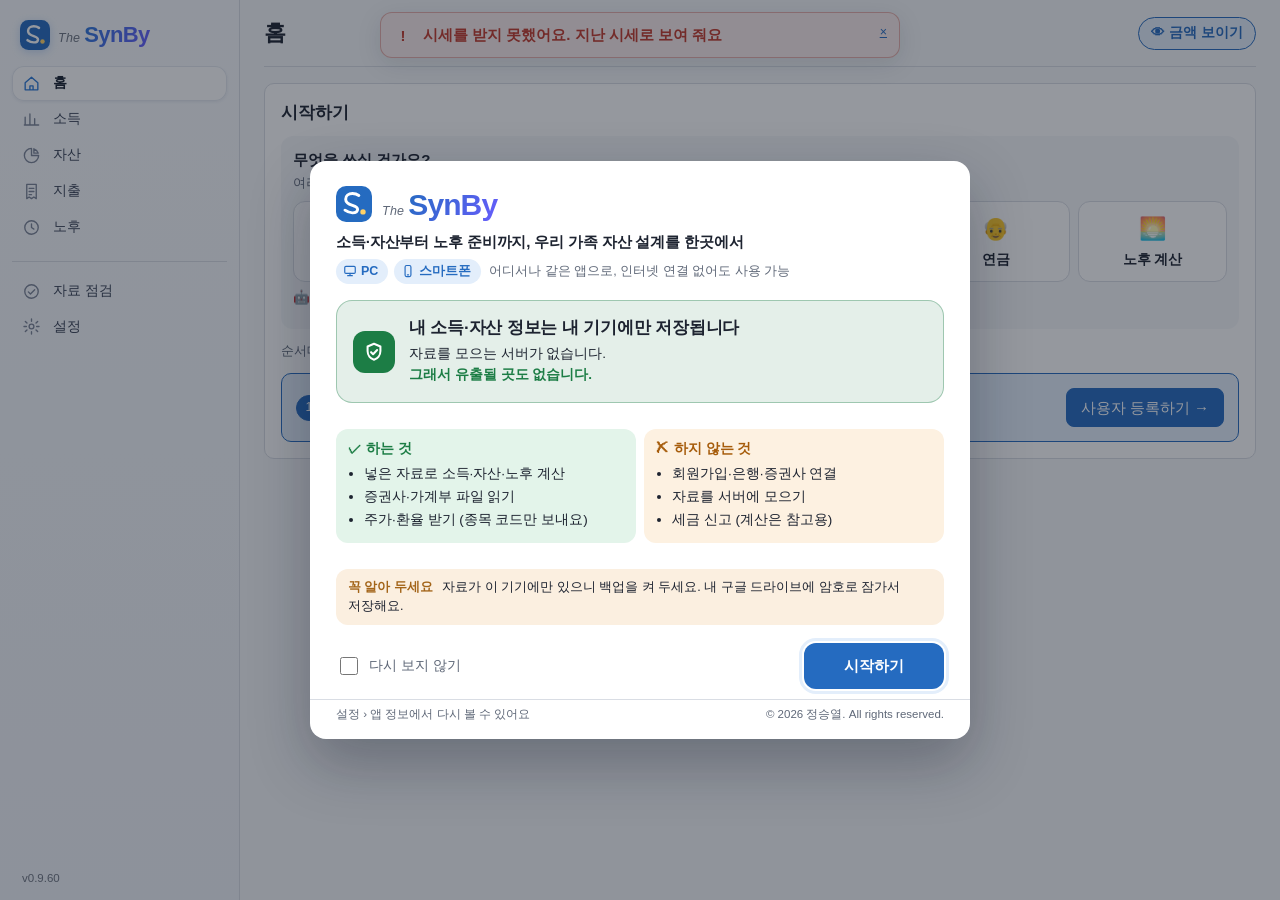
==== commit 87170cbb: "v0.9.60 홈 시세 줄 Co-Authored-By: Claude Opus 5.5 <noreply@anthropic.com> Claude-Session: https://claud" ====
--- a/index.html
+++ b/index.html
@@ -11,10 +11,10 @@
 <link rel="manifest" href="./manifest.webmanifest">
 <link rel="icon" href="./favicon-32.png" sizes="32x32">
 <link rel="apple-touch-icon" href="./apple-touch-icon.png">
-<link rel="stylesheet" href="./app.css?v=0.9.58">
+<link rel="stylesheet" href="./app.css?v=0.9.60">
 </head>
 <body>
 <div id="root"></div>
-<script type="module" src="./app.js?v=0.9.58"></script>
+<script type="module" src="./app.js?v=0.9.60"></script>
 </body>
 </html>
--- a/app.css
+++ b/app.css
@@ -1 +1 @@
-:root{--fs: 1;--bg: #f6f7f9;--panel: #ffffff;--side: #eef0f3;--ink: #1d2330;--quiet: #5f6878;--line: #d9dde4;--accent: #256bc0;--accent-fill: #256bc0;--accent-soft: #e3eefb;--good: #1c7d45;--bad: #c0392b;--profit: #d63a3a;--loss: #2a62c9;--radius: 10px;color-scheme:light}@media(prefers-color-scheme:dark){:root:not([data-theme=light]){--bg: #14171c;--panel: #1c2027;--side: #181b21;--ink: #e7eaf0;--quiet: #9aa3b2;--line: #2e343e;--accent: #5b9cf0;--accent-fill: #3572c8;--accent-soft: #1f2d42;--good: #45c27a;--bad: #ef6b5d;color-scheme:dark}}:root[data-theme=dark]{--bg: #14171c;--panel: #1c2027;--side: #181b21;--ink: #e7eaf0;--quiet: #9aa3b2;--line: #2e343e;--accent: #5b9cf0;--accent-fill: #3572c8;--accent-soft: #1f2d42;--good: #45c27a;--bad: #ef6b5d;color-scheme:dark}*{box-sizing:border-box}html,body{margin:0;background:var(--bg);color:var(--ink);word-break:keep-all;overflow-wrap:break-word;font:calc(15px * var(--fs))/1.55 -apple-system,BlinkMacSystemFont,"Apple SD Gothic Neo","Pretendard","Noto Sans KR","Malgun Gothic",sans-serif}button,input,select{font:inherit;color:inherit}.brand{display:flex;align-items:center;gap:8px;white-space:nowrap;border:0;background:none;padding:4px 8px 8px;cursor:pointer;color:var(--ink);text-align:left}.brand-mark{display:grid;flex:none;filter:drop-shadow(0 2px 4px rgba(42,120,214,.25))}.brand-text{display:flex;align-items:baseline;gap:4px;line-height:1}.brand-the{font-size:calc(12.5px * var(--fs));font-weight:500;color:var(--quiet);letter-spacing:.02em;font-style:italic}.brand-name{font-size:calc(22px * var(--fs));font-weight:800;letter-spacing:-.03em;background:linear-gradient(120deg,var(--accent),#6a5cff);-webkit-background-clip:text;background-clip:text;color:transparent}.brand-tag{font-size:calc(10px * var(--fs));font-weight:600;color:var(--accent);background:var(--accent-soft);border-radius:999px;padding:2px 6px;white-space:nowrap;flex:none}.main{min-width:0;padding-block:0 40px;padding-left:max(24px,env(safe-area-inset-left,0px));padding-right:max(24px,env(safe-area-inset-right,0px))}.topbar{display:flex;align-items:center;justify-content:space-between;gap:12px;padding:16px 0;border-bottom:1px solid var(--line);margin-bottom:16px}.topbar h1{font-size:calc(22px * var(--fs));margin:0}.sp{position:relative}.sp-btn{display:inline-flex;align-items:center;gap:8px;border:1px solid var(--line);background:var(--panel);color:var(--ink);border-radius:999px;padding:5px 12px 5px 6px;font:inherit;cursor:pointer;max-width:62vw;box-shadow:0 1px 2px #0000000a}.sp-btn:hover,.sp-btn[aria-expanded=true]{border-color:var(--accent)}.sp-btn:focus-visible,.sp-item:focus-visible,.sp-manage:focus-visible{outline:3px solid var(--accent-soft);outline-offset:1px}.sp-eyebrow{font-size:calc(11.5px * var(--fs));font-weight:700;color:var(--accent);background:var(--accent-soft);border-radius:999px;padding:2px 8px}.sp-label{font-weight:700;font-size:calc(13.5px * var(--fs));white-space:nowrap;overflow:hidden;text-overflow:ellipsis}.sp-chev{width:12px;height:12px;flex:none;fill:none;stroke:var(--quiet);stroke-width:1.6;stroke-linecap:round;stroke-linejoin:round}.sp-btn[aria-expanded=true] .sp-chev{transform:rotate(180deg)}.sp-dots{display:inline-flex;flex:none}.sp-dots i{width:14px;height:14px;border-radius:50%;border:2px solid var(--panel)}.sp-dots i+i{margin-left:-5px}.sp-menu{position:absolute;right:0;top:calc(100% + 6px);z-index:30;width:264px;max-width:calc(100vw - 32px);background:var(--panel);border:1px solid var(--line);border-radius:16px;box-shadow:0 12px 32px #00000029;padding:6px;display:flex;flex-direction:column}.sp-sec{display:flex;flex-direction:column;padding:2px 0}.sp-sec+.sp-sec{border-top:1px solid var(--line);margin-top:4px;padding-top:6px}.sp-head{font-size:calc(11.5px * var(--fs));font-weight:700;color:var(--quiet);letter-spacing:.04em;padding:4px 10px 2px}.sp-item{display:grid;grid-template-columns:34px minmax(0,1fr) 16px;align-items:center;gap:8px;border:0;background:none;color:var(--ink);font:inherit;text-align:left;padding:8px 10px;border-radius:8px;cursor:pointer}.sp-item:hover{background:var(--bg)}.sp-item.on{background:var(--accent-soft)}.sp-item .sp-dots{justify-content:flex-start}.sp-text{display:flex;flex-direction:column;min-width:0}.sp-text b{font-size:calc(13.5px * var(--fs));font-weight:600}.sp-text small{font-size:calc(12.5px * var(--fs));color:var(--quiet);white-space:nowrap;overflow:hidden;text-overflow:ellipsis}.sp-check{color:var(--accent);font-weight:700}.sp-manage{border:0;border-top:1px solid var(--line);background:none;color:var(--accent);font:inherit;font-size:calc(13.5px * var(--fs));text-align:left;padding:10px 10px 6px;margin-top:4px;cursor:pointer}.notice{background:var(--accent-soft);border-radius:var(--radius);padding:10px 14px;margin-bottom:12px}.placeholder{border:1px dashed var(--line);border-radius:var(--radius);padding:32px;text-align:center;color:var(--quiet)}.ph-title{font-size:calc(17px * var(--fs));font-weight:700;color:var(--ink)}.tabs{display:flex;gap:8px;flex-wrap:wrap;margin-bottom:12px}.chip{border:1px solid var(--line);background:var(--panel);border-radius:999px;padding:6px 14px;cursor:pointer}.chip.on{border-color:var(--accent);background:var(--accent-soft);font-weight:700}.card{background:var(--panel);border:1px solid var(--line);border-radius:var(--radius);padding:16px;min-width:0}.card h2{font-size:calc(15px * var(--fs));margin:0 0 10px}.card-head{display:flex;justify-content:space-between;align-items:center;gap:8px;flex-wrap:wrap}.split{display:grid;grid-template-columns:minmax(220px,300px) 1fr;gap:16px;align-items:start}.stack{display:flex;flex-direction:column;gap:16px;min-width:0}.list{list-style:none;padding:0;margin:0 0 12px;display:flex;flex-direction:column;gap:4px}.row,.row-btn{display:flex;align-items:center;gap:10px;padding:8px 10px;border-radius:8px}.row-btn{cursor:pointer}.row-btn:hover{background:var(--accent-soft)}.row-btn.on{background:var(--accent-soft);outline:1px solid var(--accent)}.row-btn small,.row small{display:block;color:var(--quiet)}.dim{opacity:.55}.grow{flex:1;min-width:0}.dot{width:10px;height:10px;border-radius:50%;flex:none}.inline{display:flex;gap:8px}.inline input{flex:1;min-width:0}input,select{border:1px solid var(--line);background:var(--panel);border-radius:8px;padding:7px 10px;min-width:0}input:focus,select:focus{outline:2px solid var(--accent);outline-offset:0}.num{text-align:right;font-variant-numeric:tabular-nums}input.sm{width:90px;padding:4px 8px}.btn{border:1px solid var(--accent);background:var(--accent-fill);color:#fff;border-radius:8px;padding:7px 14px;cursor:pointer;white-space:nowrap}.btn.ghost{background:var(--panel);color:var(--ink);border-color:var(--line)}.btn.sm{padding:3px 10px;font-size:calc(13.5px * var(--fs))}.btn.danger{color:var(--bad)}.link{border:0;background:none;color:var(--accent);text-decoration:underline;cursor:pointer;padding:0}.actions{display:flex;gap:8px;flex-wrap:wrap}.actions.end{justify-content:flex-end;align-self:end}.grid{display:grid;grid-template-columns:repeat(auto-fill,minmax(180px,1fr));gap:10px}.grid label{display:flex;flex-direction:column;gap:4px;font-size:calc(12.5px * var(--fs));color:var(--quiet)}.grid.add{margin-top:14px;padding-top:14px;border-top:1px dashed var(--line)}.form .actions{margin-top:12px;justify-content:flex-end}.checks{display:flex;gap:12px;flex-wrap:wrap}.check{display:flex;gap:6px;align-items:center}.check input{width:auto}.tbl{width:100%;border-collapse:collapse;font-variant-numeric:tabular-nums}.tbl th{text-align:left;font-size:calc(12.5px * var(--fs));color:var(--quiet);font-weight:600;background:var(--bg);padding:8px}.tbl td{border-top:1px solid var(--line);padding:8px;vertical-align:middle}.menu-cell{display:flex;gap:6px;flex-wrap:wrap}.menu-cell select{padding:3px 6px;font-size:calc(13.5px * var(--fs))}.kv{display:grid;grid-template-columns:max-content 1fr;gap:6px 16px;margin:0}.kv dt{color:var(--quiet)}.kv dd{margin:0}.kv.small{font-size:calc(13.5px * var(--fs))}.muted{color:var(--quiet);font-size:calc(12.5px * var(--fs))}.toast{padding:8px 12px;border-radius:8px;margin-bottom:12px;cursor:pointer}.toast.good{background:color-mix(in srgb,var(--good) 14%,transparent);color:var(--good)}.toast.bad{background:color-mix(in srgb,var(--bad) 14%,transparent);color:var(--bad)}.bottom-tabs{display:none}@media(max-width:768px){.app{grid-template-columns:1fr}.sidebar{display:none}.main{padding-block:0 calc(96px + env(safe-area-inset-bottom,0px));padding-left:max(16px,env(safe-area-inset-left,0px));padding-right:max(16px,env(safe-area-inset-right,0px))}.topbar{flex-wrap:wrap}.split{grid-template-columns:1fr}.tbl thead{display:none}.tbl tr{display:block;border-top:1px solid var(--line);padding:8px 0}.tbl td{display:block;border:0;padding:2px 0}.bottom-tabs{display:grid;grid-template-columns:repeat(5,1fr);position:fixed;bottom:0;left:0;right:0;background:var(--panel);border-top:1px solid var(--line);padding:6px max(4px,env(safe-area-inset-right,0px)) calc(6px + env(safe-area-inset-bottom,0px)) max(4px,env(safe-area-inset-left,0px))}.bottom-tabs button{border:0;background:none;padding:8px 2px;font-size:calc(12.5px * var(--fs));color:var(--quiet)}.bottom-tabs button.on{color:var(--ink);font-weight:700}}.ask{margin-top:12px;padding:12px 14px;border:1px solid var(--accent);background:var(--accent-soft);border-radius:var(--radius);display:flex;flex-direction:column;gap:6px}.ask p{margin:0;color:var(--ink);font-size:calc(13.5px * var(--fs))}.ask.danger{border-color:var(--bad);background:color-mix(in srgb,var(--bad) 10%,var(--panel))}.btn.danger-fill{background:var(--bad);border-color:var(--bad);color:#fff}.small-link{font-size:calc(12.5px * var(--fs));margin:0 0 10px;display:inline-block}.hint{font-size:calc(11.5px * var(--fs));color:var(--quiet);line-height:1.4}.member-form{display:flex;flex-direction:column;gap:4px;padding:20px}.mf-head h2{margin:0;font-size:calc(17px * var(--fs))}.mf-head p{margin:4px 0 8px;color:var(--quiet);font-size:calc(13.5px * var(--fs))}.fs{border-top:1px solid var(--line);padding:16px 0 6px;display:flex;flex-direction:column;gap:12px}.fs h3{margin:0;font-size:calc(12.5px * var(--fs));font-weight:700;letter-spacing:.04em;color:var(--accent)}.fs-row{display:flex;gap:12px;flex-wrap:wrap}.fs-row>.fld{flex:1 1 140px}.fs-row>.fld.grow2{flex:2 1 220px}.fs-row.three>.fld{flex:1 1 150px}.fld{display:flex;flex-direction:column;gap:5px;min-width:0}.fld label,.fld .lbl{font-size:calc(12.5px * var(--fs));color:var(--quiet)}.fld em{font-style:normal;color:var(--accent);font-size:calc(11.5px * var(--fs));margin-left:4px}.unit-wrap{position:relative;display:flex}.unit-wrap input{width:100%;padding-right:52px;font-variant-numeric:tabular-nums}.unit{position:absolute;right:10px;top:50%;transform:translateY(-50%);font-size:calc(12.5px * var(--fs));color:var(--quiet);pointer-events:none}.seg{display:flex;flex-wrap:wrap;gap:6px}.seg button{border:1px solid var(--line);background:var(--panel);border-radius:999px;padding:6px 14px;cursor:pointer}.seg button.on{border-color:var(--accent);background:var(--accent-soft);color:var(--ink);font-weight:700}.seg button:focus-visible,.btn:focus-visible,.chip:focus-visible{outline:2px solid var(--accent);outline-offset:2px}.pair{display:flex;flex-direction:column;gap:8px}.pair-row{display:grid;grid-template-columns:minmax(120px,1fr) 1fr 1fr;gap:10px;align-items:center}.pair-headrow span{font-size:calc(12.5px * var(--fs));color:var(--quiet);font-weight:600}.pair-label{font-size:calc(13.5px * var(--fs))}.pair select{width:100%}.fs-note{margin:0;font-size:calc(12.5px * var(--fs));color:var(--quiet)}.mf-foot{border-top:1px solid var(--line);padding-top:14px;margin-top:6px;display:flex;justify-content:space-between;align-items:center;gap:12px;flex-wrap:wrap}@media(max-width:768px){.member-form{padding:16px}.pair-row{grid-template-columns:1fr 1fr;row-gap:6px}.pair-label{grid-column:1 / -1;font-weight:600}.pair-headrow span:first-child{display:none}.fs-note{padding-bottom:8px}.mf-foot .actions{width:100%;justify-content:flex-end}.mf-foot{position:sticky;bottom:calc(56px + env(safe-area-inset-bottom,0px));background:var(--panel);padding-bottom:8px}.mf-foot .muted{display:none}}.count{font-weight:400;color:var(--quiet);font-size:calc(13.5px * var(--fs));margin-left:4px}.empty{margin:8px 0 0}.acct-list{display:flex;flex-direction:column;gap:14px;margin-top:6px}.acct-group{border:1px solid var(--line);border-radius:var(--radius);overflow:visible}.acct-inst{display:flex;align-items:center;gap:8px;padding:9px 14px;background:var(--bg);border-bottom:1px solid var(--line);border-radius:var(--radius) var(--radius) 0 0}.inst-name{font-weight:700;font-size:calc(13.5px * var(--fs))}.inst-count{color:var(--quiet);font-size:calc(12.5px * var(--fs));margin-right:auto}.acct-row{display:flex;align-items:center;gap:12px;padding:11px 14px;position:relative}.acct-item+.acct-item{border-top:1px solid var(--line)}.acct-item.open{background:var(--bg)}.acct-toggle{border:0;background:none;text-align:left;padding:0 22px 0 0;cursor:pointer;color:inherit;font:inherit;position:relative}.acct-toggle:hover .acct-name{color:var(--accent)}.chev{position:absolute;right:0;top:50%;transform:translateY(-50%);color:var(--quiet);font-size:calc(12.5px * var(--fs))}.nudge{color:var(--accent)}.holdings{padding:2px 14px 14px 26px;display:flex;flex-direction:column;gap:8px}.hold-list{border:1px solid var(--line);border-radius:12px;background:var(--panel)}.hold-list .hold-row{display:grid;grid-template-columns:minmax(0,1fr) auto auto 34px;gap:12px;align-items:center;padding:8px 6px 8px 12px}.hold-name{font-weight:600;font-size:calc(13.5px * var(--fs));overflow:hidden;text-overflow:ellipsis;white-space:nowrap}.hold-qty{font-variant-numeric:tabular-nums;font-size:calc(13.5px * var(--fs));text-align:right}.hold-avg{color:var(--quiet);font-size:calc(12.5px * var(--fs));font-variant-numeric:tabular-nums;text-align:right;min-width:0}.hold-edit{padding:10px 12px;display:flex;flex-direction:column;gap:8px}.unit-input{display:inline-flex;align-items:center;gap:6px}.unit-input input{width:150px;text-align:right}.unit-input em{font-style:normal;color:var(--quiet);font-size:calc(13.5px * var(--fs))}.holdings .add-row{margin-top:0}.pick-list{max-height:220px;overflow:auto}.pick-list small{color:var(--quiet)}.new-inst{width:100%;margin-top:4px}@media(max-width:768px){.holdings{padding-left:14px}.hold-list .hold-row{grid-template-columns:minmax(0,1fr) auto 34px}.hold-avg{grid-column:1 / 3;grid-row:2;text-align:left;margin-top:-6px}.hold-list .hold-row .more{grid-row:1;grid-column:3}.unit-input input{width:120px}}.acct-main{flex:1;min-width:0;display:flex;align-items:baseline;gap:12px;flex-wrap:wrap}.acct-name{font-weight:600;font-size:calc(15px * var(--fs))}.acct-meta{color:var(--quiet);font-size:calc(12.5px * var(--fs));display:inline-flex;gap:6px;align-items:center}.pill{border:1px solid var(--line);border-radius:999px;padding:0 8px;font-size:calc(11.5px * var(--fs))}.arrows{display:inline-flex;gap:4px}.arrows button{border:1px solid var(--line);background:var(--panel);border-radius:8px;width:30px;height:28px;cursor:pointer;font-size:calc(11.5px * var(--fs));color:var(--ink)}.arrows button:disabled{opacity:.3;cursor:default}.more{position:relative}.more-btn{border:1px solid transparent;background:none;border-radius:8px;width:34px;height:30px;font-size:calc(17px * var(--fs));line-height:1;cursor:pointer;color:var(--quiet)}.more-btn:hover,.more-btn[aria-expanded=true]{border-color:var(--line);background:var(--bg);color:var(--ink)}.more-menu{position:absolute;right:0;top:calc(100% + 4px);z-index:20;min-width:170px;background:var(--panel);border:1px solid var(--line);border-radius:var(--radius);box-shadow:0 8px 24px #00000024;padding:4px;display:flex;flex-direction:column}.more-menu button{text-align:left;border:0;background:none;padding:8px 10px;border-radius:8px;cursor:pointer;font-size:calc(13.5px * var(--fs))}.more-menu button:hover{background:var(--accent-soft)}.more-menu button.danger{color:var(--bad)}@media(max-width:768px){.acct-main{flex-direction:column;gap:2px}}.add-row{margin-top:12px;width:100%;border:1px dashed var(--line);background:none;border-radius:var(--radius);padding:12px;color:var(--accent);font-weight:600;cursor:pointer}.add-row:hover{border-color:var(--accent);background:var(--accent-soft)}.wizard{margin-top:14px;border:1px solid var(--accent);border-radius:var(--radius);padding:16px;display:flex;flex-direction:column;gap:14px}.wz-steps{list-style:none;margin:0;padding:0;display:flex;gap:14px;flex-wrap:wrap;font-size:calc(12.5px * var(--fs));color:var(--quiet)}.wz-steps li{display:flex;align-items:center;gap:6px}.wz-steps span{width:20px;height:20px;border-radius:50%;border:1px solid var(--line);display:inline-grid;place-items:center;font-size:calc(11.5px * var(--fs))}.wz-steps li.on{color:var(--ink);font-weight:700}.wz-steps li.on span{background:var(--accent-fill);border-color:var(--accent);color:#fff}.wz-steps li.done span{background:var(--accent-soft);border-color:var(--accent)}.wz-body{display:flex;flex-direction:column;gap:14px}.wz-body h3{margin:0;font-size:calc(15px * var(--fs))}.wz-sec{display:flex;flex-direction:column;gap:6px}.wz-label{font-size:calc(12.5px * var(--fs));color:var(--quiet)}.type-cards{display:grid;grid-template-columns:repeat(auto-fill,minmax(200px,1fr));gap:8px}.type-card{text-align:left;border:1px solid var(--line);background:var(--panel);border-radius:var(--radius);padding:12px 14px;cursor:pointer;display:flex;flex-direction:column;gap:3px}.type-card:hover,.type-card:focus-visible{border-color:var(--accent);background:var(--accent-soft)}.type-card b{font-size:calc(15px * var(--fs))}.type-card span{color:var(--quiet);font-size:calc(12.5px * var(--fs))}.wz-note{margin:0;font-size:calc(12.5px * var(--fs));color:var(--quiet)}.wz-summary{background:var(--bg);border-radius:8px;padding:10px 12px;font-size:calc(13.5px * var(--fs))}.wz-foot{display:flex;justify-content:space-between;gap:8px}.wz-foot .btn:only-child{margin-left:0}.btn:disabled{opacity:.45;cursor:default}.start h2{font-size:calc(17px * var(--fs))}.start-steps{list-style:none;margin:12px 0 0;padding:0;display:flex;flex-direction:column;gap:8px}.start-steps li{display:flex;align-items:center;gap:12px;padding:12px 14px;border:1px solid var(--line);border-radius:var(--radius)}.start-steps li.now{border-color:var(--accent);background:var(--accent-soft)}.start-steps li.done .grow{opacity:.75}.start-steps li small{display:block;color:var(--quiet);font-size:calc(12.5px * var(--fs))}.num{width:26px;height:26px;border-radius:50%;border:1px solid var(--line);display:grid;place-items:center;font-size:calc(12.5px * var(--fs));flex:none;background:var(--panel)}.start-steps li.now .num{background:var(--accent-fill);border-color:var(--accent);color:#fff}.start-steps li.done .num{background:var(--good);border-color:var(--good);color:#fff}.next-step{display:flex;align-items:center;gap:12px;flex-wrap:wrap}.next-step small{display:block;color:var(--quiet);font-size:calc(12.5px * var(--fs));margin-top:2px}.empty-state{display:flex;flex-direction:column;gap:8px;align-items:flex-start;padding:24px}.empty-state p{margin:0;color:var(--quiet)}.person-tabs button{display:inline-flex;align-items:center;gap:6px}.person-tabs small{color:var(--quiet)}.more-list{display:flex;flex-direction:column;padding:8px 8px 4px}.more-list h2{font-size:calc(12.5px * var(--fs));color:var(--quiet);padding:6px 8px 2px;margin:0}.more-item{display:flex;justify-content:space-between;align-items:center;border:0;background:none;padding:12px 8px;border-top:1px solid var(--line);font-size:calc(15px * var(--fs));cursor:pointer}.more-item:first-of-type{border-top:0}details.adv summary{cursor:pointer;font-weight:700}details.adv[open] summary{margin-bottom:8px}.ask-when{display:flex;flex-direction:column;gap:2px;font-size:calc(13.5px * var(--fs))}.ask-when span{font-size:calc(12.5px * var(--fs));font-weight:700;color:var(--accent)}.ask-when ul{margin:0;padding-left:18px}.lead-line{margin:-4px 0 4px}.menu-label{font-size:calc(11.5px * var(--fs));color:var(--quiet);padding:6px 10px 2px}.more-menu button.checked{font-weight:700}.add-member.flash{border-radius:12px;animation:flash 1.6s ease-out 1}@keyframes flash{0%,40%{box-shadow:0 0 0 3px var(--accent-soft),0 0 0 5px var(--accent)}to{box-shadow:none}}.start-steps li .btn.sm{flex:none}@media(max-width:640px){.start-steps li.now{flex-wrap:wrap;align-items:flex-start}.start-steps li.now>.btn{flex:0 0 auto;width:calc(100% - 40px);margin-left:40px;justify-content:center}}.info-empty{display:flex;align-items:center;gap:14px;flex-wrap:wrap;background:var(--bg);border:1px dashed var(--line);border-radius:12px;padding:12px 14px}.info-empty p{margin:0;flex:1 1 260px;color:var(--quiet);font-size:calc(13.5px * var(--fs));line-height:1.5}.info-empty b{color:var(--ink);font-weight:600}.card-head .actions{align-items:center}.setup-guide{display:flex;align-items:center;gap:14px;flex-wrap:wrap;background:var(--accent-soft);border:1px solid var(--accent);border-radius:var(--radius);padding:10px 14px;margin-bottom:14px}.sg-steps{display:flex;gap:6px;list-style:none;margin:0;padding:0;flex:none}.sg-steps li{display:inline-flex;align-items:center;gap:5px;font-size:calc(12.5px * var(--fs));color:var(--quiet)}.sg-steps li+li:before{content:"\203a";margin-right:6px;color:var(--quiet)}.sg-steps li.now{color:var(--ink);font-weight:700}.sg-steps .num{width:20px;height:20px;font-size:calc(11.5px * var(--fs))}.sg-steps li.now .num{background:var(--accent-fill);border-color:var(--accent);color:#fff}.sg-steps li.done .num{background:var(--good);border-color:var(--good);color:#fff}.sg-text{margin:0;flex:1 1 260px;font-size:calc(13.5px * var(--fs))}.sg-text b{margin-right:4px}.am-grid{display:grid;grid-template-columns:repeat(3,minmax(0,1fr));gap:12px}.err{color:var(--bad);font-size:calc(12.5px * var(--fs))}.choice{display:grid;gap:10px}.type-card.primary{border-color:var(--accent);background:var(--accent-soft)}.type-card.primary b{color:var(--accent)}.add-row.on{border-color:var(--accent);background:var(--accent-soft)}@media(max-width:768px){.am-grid{grid-template-columns:1fr}.sg-steps{width:100%}}.member-wizard>.wizard{margin:0;background:var(--panel)}.explain{display:flex;flex-direction:column;gap:6px;margin-bottom:12px}.explain p{margin:0;font-size:calc(13.5px * var(--fs));line-height:1.55}.explain p.muted{font-size:calc(12.5px * var(--fs))}.pill.good{border-color:var(--good);color:var(--good)}.person-pick{display:flex;flex-wrap:wrap;gap:8px}.person-chip{display:inline-flex;align-items:center;gap:7px;border:1px solid var(--line);background:var(--panel);border-radius:999px;padding:8px 14px 8px 8px;cursor:pointer;font-size:calc(13.5px * var(--fs));color:var(--ink)}.person-chip small{color:var(--quiet);font-size:calc(11.5px * var(--fs))}.person-chip .tick{width:20px;height:20px;border-radius:50%;border:1px solid var(--line);display:grid;place-items:center;font-size:calc(12.5px * var(--fs))}.person-chip.on{border-color:var(--accent);background:var(--accent-soft);font-weight:600}.person-chip.on .tick{background:var(--accent-fill);border-color:var(--accent);color:#fff}.sm-seg{margin-top:6px}.sm-seg button{font-size:calc(12.5px * var(--fs));padding:4px 10px}.big-check{display:flex;gap:10px;align-items:flex-start;font-size:calc(13.5px * var(--fs));cursor:pointer}.big-check input{margin-top:3px;width:18px;height:18px}.big-check small{display:block;color:var(--quiet);font-size:calc(12.5px * var(--fs));margin-top:2px}.auto-tag{margin-left:5px;font-size:calc(10px * var(--fs));font-weight:700;color:#fff;background:var(--accent-fill);border-radius:999px;padding:0 5px;vertical-align:1px}.more-menu{max-height:360px;overflow:auto}.date-field{display:grid;grid-template-columns:1.3fr 1fr 1fr;gap:6px}.date-field select{padding:7px 6px;min-width:0;width:100%}.date-hint{margin-top:-10px}.guess-note{display:flex;align-items:center;gap:8px;flex-wrap:wrap;font-size:calc(13.5px * var(--fs));background:var(--accent-soft);border-radius:8px;padding:8px 12px}.guess-note .link{font-size:calc(12.5px * var(--fs))}.inst-edit{display:flex;flex-direction:column;gap:12px;padding:4px 14px 14px}.am-grid.two{grid-template-columns:repeat(2,minmax(0,1fr))}@media(max-width:768px){.am-grid.two{grid-template-columns:1fr}}.wl-scrim{position:fixed;inset:0;z-index:100;background:#141c2873;display:grid;place-items:center;padding:max(16px,env(safe-area-inset-top,0px)) max(16px,env(safe-area-inset-right,0px)) max(16px,env(safe-area-inset-bottom,0px)) max(16px,env(safe-area-inset-left,0px));overflow-y:auto}.wl{width:min(660px,100%);background:var(--panel);color:var(--ink);border-radius:16px;box-shadow:0 24px 60px #0a14284d;overflow:hidden;display:flex;flex-direction:column;max-height:calc(100dvh - 32px)}.wl-body{padding:24px 26px 4px;overflow-y:auto;display:flex;flex-direction:column;gap:16px}.wl-head{display:flex;flex-direction:column;gap:6px}.wl-brand{display:flex;align-items:center;gap:10px}.wl-name{font-size:calc(30px * var(--fs))}.wl-mbr{display:none}.wl-tagline{margin:0;font-size:calc(15px * var(--fs));font-weight:600;letter-spacing:-.01em}.wl-devices{display:flex;align-items:center;gap:6px;flex-wrap:wrap}.wl-dev{display:inline-flex;align-items:center;gap:4px;font-size:calc(12.5px * var(--fs));font-weight:600;color:var(--accent);background:var(--accent-soft);border-radius:999px;padding:3px 10px 3px 7px}.wl-dev svg,.wl-ic svg{fill:none;stroke:var(--accent);stroke-width:2;stroke-linecap:round;stroke-linejoin:round}.wl-dev svg{width:14px;height:14px}.wl-dev-text{font-size:calc(12.5px * var(--fs));color:var(--quiet);margin-left:2px}.wl-promise{background:color-mix(in srgb,var(--good) 12%,var(--panel));border:1px solid color-mix(in srgb,var(--good) 35%,transparent);border-radius:16px;padding:16px;display:flex;gap:14px;align-items:center}.wl-shield{flex:none;width:42px;height:42px;border-radius:12px;background:var(--good);display:grid;place-items:center}.wl-promise h1{margin:0;font-size:calc(17px * var(--fs));line-height:1.35;letter-spacing:-.01em;text-wrap:balance}.wl-promise p{margin:4px 0 0;font-size:calc(13.5px * var(--fs))}.wl-promise b{color:var(--good)}.wl-points{list-style:none;margin:0;padding:0;display:grid;grid-template-columns:repeat(3,minmax(0,1fr));gap:12px}.wl-points li{display:flex;flex-direction:column;gap:8px;padding:12px;border:1px solid var(--line);border-radius:12px}.wl-ic{flex:none;width:32px;height:32px;border-radius:8px;background:var(--accent-soft);display:grid;place-items:center}.wl-ic svg{width:18px;height:18px}.wl-points b{display:block;font-size:calc(13.5px * var(--fs));line-height:1.35}.wl-desc{display:block;font-size:calc(12.5px * var(--fs));color:var(--quiet);margin-top:3px;line-height:1.45}.wl-caution{margin:0;background:color-mix(in srgb,#e0901e 14%,var(--panel));border-radius:12px;padding:9px 12px;font-size:calc(12.5px * var(--fs))}.wl-caution b{color:color-mix(in srgb,#d07a10 75%,var(--ink));margin-right:6px}.wl-foot{display:flex;align-items:center;justify-content:space-between;gap:12px;flex-wrap:wrap;padding:14px 26px 10px}.wl-check{display:inline-flex;align-items:center;gap:8px;font-size:calc(13.5px * var(--fs));cursor:pointer;color:var(--quiet)}.wl-check input{width:18px;height:18px;accent-color:var(--accent)}.wl-start{border:0;background:var(--accent-fill);color:#fff;font:inherit;font-weight:700;font-size:calc(15px * var(--fs));border-radius:12px;padding:11px 40px;cursor:pointer}.wl-start:hover{filter:brightness(1.06)}.wl-start:focus-visible{outline:3px solid var(--accent-soft);outline-offset:2px}.wl-later{display:flex;justify-content:space-between;gap:2px 16px;flex-wrap:wrap;font-size:calc(11.5px * var(--fs));color:var(--quiet);padding:6px 26px 16px;border-top:1px solid var(--line)}@media(prefers-reduced-motion:no-preference){.wl{animation:wl-rise .35s ease-out}@keyframes wl-rise{0%{transform:translateY(12px)}to{transform:none}}}@media(max-width:600px){.wl-mbr{display:inline}.wl{border-radius:16px}.wl-body{padding:18px 16px 2px;gap:12px}.wl-tagline{font-size:calc(13.5px * var(--fs))}.wl-promise{padding:13px;gap:12px;align-items:flex-start}.wl-promise h1{font-size:calc(17px * var(--fs))}.wl-points{grid-template-columns:1fr;gap:0;border:1px solid var(--line);border-radius:12px}.wl-points li{flex-direction:row;align-items:center;gap:10px;border:0;border-radius:0;padding:9px 11px}.wl-points li+li{border-top:1px solid var(--line)}.wl-ic{width:28px;height:28px}.wl-foot{padding:12px 16px 8px}.wl-later{padding:6px 16px 12px;flex-direction:column}.wl-start{flex:1}}@media(max-width:600px)and (max-height:700px){.wl-body{gap:9px;padding-top:14px}.wl-brand .logo{width:30px;height:30px}.wl-name{font-size:calc(22px * var(--fs))}.wl-points li,.wl-caution{padding:7px 10px}.wl-dev-text{display:none}.wl-promise{padding:11px}.wl-promise h1{font-size:calc(15px * var(--fs))}.wl-foot{padding-top:10px}}.where{font-size:calc(12.5px * var(--fs));color:var(--quiet);background:var(--bg);border-radius:8px;padding:9px 12px;line-height:1.55}.where b{color:var(--ink);font-weight:600}.pair-q{display:grid;grid-template-columns:repeat(2,minmax(0,1fr));gap:12px 16px}.info-progress{display:flex;align-items:center;gap:8px;flex-wrap:wrap;font-size:calc(12.5px * var(--fs));color:var(--quiet);margin-bottom:8px}.info-progress .meter{display:inline-flex;gap:3px}.info-progress .meter i{width:16px;height:6px;border-radius:3px;background:var(--line)}.info-progress .meter i.on{background:var(--good)}.wz-steps{flex-wrap:wrap;row-gap:6px}@media(max-width:768px){.pair-q{grid-template-columns:1fr}}@media(max-width:600px){.wz-steps{gap:8px}.wz-steps li:not(.on){font-size:0;gap:0}.wz-steps li:not(.on) span{font-size:calc(11.5px * var(--fs))}}.th{display:flex;flex-direction:column;gap:12px}.th-block{border:1px solid var(--line);border-radius:12px;overflow:hidden;background:var(--panel)}.th-head{display:flex;align-items:center;justify-content:space-between;gap:8px;padding:10px 12px;background:var(--bg);border-bottom:1px solid var(--line)}.th-head b{font-size:calc(13.5px * var(--fs))}.th-head small{font-weight:400;color:var(--quiet);font-size:calc(12.5px * var(--fs))}.th-help{border:0;background:none;color:var(--accent);font:inherit;font-size:calc(12.5px * var(--fs));cursor:pointer;padding:2px 0;white-space:nowrap}.th-text{margin:0;padding:10px 12px;font-size:calc(12.5px * var(--fs));color:var(--quiet);background:var(--bg);border-bottom:1px solid var(--line);line-height:1.6}.th-text b{color:var(--ink);font-weight:600}.th-row{display:grid;grid-template-columns:64px minmax(0,1fr);align-items:center;gap:10px;padding:10px 12px}.th-row+.th-row{border-top:1px solid var(--line)}.th-row>span,.th-row>label{font-size:calc(13.5px * var(--fs));color:var(--quiet);font-weight:600}.th-row select{width:100%}.seg3{display:grid;grid-template-columns:repeat(3,1fr);border:1px solid var(--line);border-radius:8px;overflow:hidden}.seg3 button{border:0;background:var(--panel);color:var(--ink);font:inherit;font-size:calc(13.5px * var(--fs));padding:8px 4px;cursor:pointer}.seg3 button+button{border-left:1px solid var(--line)}.seg3 button.on{background:var(--accent-fill);color:#fff;font-weight:700}.seg3 button:focus-visible,.th-help:focus-visible{outline:3px solid var(--accent-soft);outline-offset:1px}@media(max-width:600px){.th-row{grid-template-columns:52px minmax(0,1fr);gap:8px}}.ip{display:flex;flex-direction:column;gap:8px}.ip-label{font-size:calc(12.5px * var(--fs));color:var(--quiet)}.ip-label b{color:var(--ink)}.ip-list{list-style:none;margin:0;padding:0;border:1px solid var(--line);border-radius:12px;max-height:268px;overflow-y:auto;background:var(--panel)}.ip-list li+li{border-top:1px solid var(--line)}.ip-item{width:100%;display:grid;grid-template-columns:auto minmax(0,1fr) auto;align-items:center;gap:10px;border:0;background:none;color:var(--ink);font:inherit;text-align:left;padding:10px 12px;cursor:pointer}.ip-item:hover,.ip-item:focus-visible{background:var(--accent-soft);outline:none}.ip-badge{font-size:calc(11.5px * var(--fs));font-weight:700;border-radius:8px;padding:2px 6px;background:var(--bg);color:var(--quiet);border:1px solid var(--line);min-width:36px;text-align:center}.ip-badge.c-stock_us{color:var(--accent);border-color:color-mix(in srgb,var(--accent) 40%,transparent);background:var(--accent-soft)}.ip-badge.c-etf{color:var(--good);border-color:color-mix(in srgb,var(--good) 40%,transparent);background:color-mix(in srgb,var(--good) 10%,var(--panel))}.ip-main{display:flex;flex-direction:column;min-width:0}.ip-main b{font-size:calc(15px * var(--fs));font-weight:700}.ip-main small{font-size:calc(12.5px * var(--fs));color:var(--quiet);white-space:nowrap;overflow:hidden;text-overflow:ellipsis}.ip-where{color:var(--accent)}.ip-go{font-size:calc(12.5px * var(--fs));color:var(--accent);font-weight:600;white-space:nowrap}.ip-none{margin:0}@media(max-width:600px){.ip-go{display:none}}.ip-item.here{background:var(--bg)}.ip-item.here .ip-main b,.ip-item.here .ip-go{color:var(--quiet)}@media(max-width:600px){.wz-foot{flex-wrap:wrap;gap:8px}.wz-foot .grow{display:none}.wz-foot .btn:not(.ghost){flex:1 1 100%;order:-1;justify-content:center;text-align:center}.wz-foot .btn.ghost{flex:1 1 0;text-align:center}}.sector-line,.date-line{display:flex;flex-direction:column;gap:2px;font-size:calc(13.5px * var(--fs))}.sector-top{display:flex;align-items:center;gap:8px}.date-line{flex-direction:row;align-items:center;gap:8px}.date-val{font-weight:700;font-size:calc(13.5px * var(--fs))}.date-tag{font-size:calc(11.5px * var(--fs));font-weight:700;color:var(--accent);background:var(--accent-soft);border-radius:999px;padding:1px 7px}.sector-val{font-weight:700;font-size:calc(13.5px * var(--fs))}.sector-val.none{color:var(--quiet);font-weight:500}.sector-why{color:var(--quiet);font-size:calc(12.5px * var(--fs))}.sector-line .auto-tag{margin-left:0}.pick-row{width:100%;display:grid;grid-template-columns:auto minmax(0,1fr) 14px;align-items:center;gap:12px;border:1px solid var(--line);background:var(--panel);color:var(--ink);border-radius:12px;padding:11px 12px 11px 14px;font:inherit;text-align:left;cursor:pointer}.pick-row:hover{border-color:var(--accent)}.pick-row:focus-visible{outline:3px solid var(--accent-soft);outline-offset:1px}.pick-label{font-size:calc(13.5px * var(--fs));color:var(--quiet)}.pick-value{display:flex;align-items:center;justify-content:flex-end;gap:6px;min-width:0;font-weight:700;font-size:calc(15px * var(--fs))}.pick-value>span{white-space:nowrap;overflow:hidden;text-overflow:ellipsis}.pick-value .muted-val{color:var(--quiet);font-weight:500}.pick-badge{font-size:calc(11.5px * var(--fs));font-weight:700;color:var(--accent);background:var(--accent-soft);border-radius:999px;padding:1px 7px;margin-left:6px;vertical-align:1px}.pick-value .pick-badge{margin-left:0}.pick-note{font-size:calc(12.5px * var(--fs));font-weight:400;color:var(--quiet);white-space:nowrap}.pick-chev{width:12px;height:12px;fill:none;stroke:var(--quiet);stroke-width:1.6;stroke-linecap:round;stroke-linejoin:round}.sheet-scrim{position:fixed;inset:0;z-index:90;background:#141c2866;display:grid;place-items:center;padding:16px}.sheet{width:min(420px,100%);max-height:min(560px,calc(100dvh - 32px));background:var(--panel);color:var(--ink);border-radius:16px;box-shadow:0 20px 50px #00000040;display:flex;flex-direction:column;overflow:hidden}.sheet-grab{display:none}.sheet-head{display:flex;align-items:flex-start;justify-content:space-between;gap:12px;padding:16px 16px 10px 18px}.sheet-head b{display:block;font-size:calc(15px * var(--fs))}.sheet-head small{display:block;font-size:calc(12.5px * var(--fs));color:var(--quiet);margin-top:2px}.sheet-x{flex:none;width:30px;height:30px;border-radius:50%;border:0;background:var(--bg);display:grid;place-items:center;cursor:pointer}.sheet-x svg{width:12px;height:12px;stroke:var(--quiet);stroke-width:1.8;stroke-linecap:round}.sheet-body{overflow-y:auto;padding:0 8px 10px}.opt-list{list-style:none;margin:0;padding:0}.opt{width:100%;display:grid;grid-template-columns:minmax(0,1fr) 20px;align-items:center;gap:10px;border:0;background:none;color:var(--ink);font:inherit;text-align:left;padding:11px 10px;border-radius:12px;cursor:pointer}.opt:hover{background:var(--bg)}.opt.on{background:var(--accent-soft)}.opt:focus-visible{outline:2px solid var(--accent);outline-offset:-2px}.opt-text{display:flex;flex-direction:column;min-width:0}.opt-text b{font-size:calc(15px * var(--fs));font-weight:600}.opt-text small{font-size:calc(12.5px * var(--fs));color:var(--quiet);margin-top:1px}.opt-check svg{width:16px;height:16px;fill:none;stroke:var(--accent);stroke-width:2.2;stroke-linecap:round;stroke-linejoin:round}.sheet-custom{border-top:1px solid var(--line);margin:6px 2px 0;padding:12px 8px 4px;display:flex;flex-direction:column;gap:10px}.sheet-custom>span{font-size:calc(12.5px * var(--fs));color:var(--quiet);font-weight:600}.sheet-custom .btn{align-self:stretch}@media(max-width:600px){.sheet-scrim{place-items:end stretch;padding:0}.sheet{width:100%;max-height:82dvh;border-radius:16px 18px 0 0;padding-bottom:env(safe-area-inset-bottom,0px)}.sheet-grab{display:block;width:38px;height:4px;border-radius:2px;background:var(--line);margin:8px auto 0}}@media(prefers-reduced-motion:no-preference){.sheet{animation:sheet-in .2s ease-out}@keyframes sheet-in{0%{transform:translateY(16px)}to{transform:none}}}.tax-line{display:flex;align-items:center;gap:8px;flex-wrap:wrap;font-size:calc(13.5px * var(--fs));color:var(--quiet)}.tax-line b{color:var(--ink)}.tax-why{font-size:calc(12.5px * var(--fs));color:var(--quiet);background:var(--bg);border-radius:8px;padding:9px 12px;line-height:1.6;margin:0}.hold-bar{display:flex;align-items:center;justify-content:space-between;gap:10px;flex-wrap:wrap}.hold-sum{font-size:calc(12.5px * var(--fs));color:var(--quiet);font-variant-numeric:tabular-nums}.sort-chip{display:inline-flex;align-items:center;gap:6px;border:1px solid var(--line);background:var(--panel);color:var(--ink);font:inherit;font-size:calc(12.5px * var(--fs));font-weight:600;border-radius:999px;padding:5px 12px 5px 10px;cursor:pointer}.sort-chip:hover{border-color:var(--accent)}.sort-chip svg{width:13px;height:13px;fill:none;stroke:var(--accent);stroke-width:1.5;stroke-linecap:round;stroke-linejoin:round}.opt:disabled{cursor:default;opacity:.55}.opt:disabled:hover{background:none}.hold-more{border:0;background:none;color:var(--accent);font:inherit;font-size:calc(13.5px * var(--fs));font-weight:600;cursor:pointer;padding:6px 10px}.hold-more-row{text-align:center;border-top:1px solid var(--line)}.hold-list .hold-row+.hold-row,.hold-list>div+div{border-top:1px solid var(--line)}.hold-table-wrap{border:1px solid var(--line);border-radius:12px;background:var(--panel)}.hold-table{width:100%;border-collapse:separate;border-spacing:0;font-size:calc(13.5px * var(--fs))}.hold-table th{font-size:calc(11.5px * var(--fs));font-weight:600;color:var(--quiet);text-align:right;padding:8px 12px;background:var(--bg);border-bottom:1px solid var(--line);white-space:nowrap}.hold-table thead th:first-child{border-top-left-radius:10px}.hold-table thead th:last-child{border-top-right-radius:10px}.hold-table th.c-name{text-align:left;padding-left:14px}.hold-table th.later{font-weight:500;color:color-mix(in srgb,var(--quiet) 70%,transparent)}.th-sort{border:0;background:none;color:inherit;font:inherit;padding:0;cursor:pointer}.th-sort:hover,.th-sort.on{color:var(--accent)}.hold-table td{padding:9px 12px;border-bottom:1px solid var(--line);text-align:right;font-variant-numeric:tabular-nums;white-space:nowrap}.hold-table tbody tr:last-child td{border-bottom:0}.hold-table tbody tr.hold-row:hover td{background:var(--bg)}.hold-table td.c-name{text-align:left;padding-left:14px;max-width:260px;overflow:hidden;text-overflow:ellipsis}.hold-table td.c-name b{font-weight:700}.hold-table td.c-name small{color:var(--quiet);margin-left:8px;font-size:calc(12.5px * var(--fs));font-weight:400}.hold-table td.muted{color:var(--quiet)}.hold-table td.later{color:var(--line)}.hold-table .c-more{width:40px;padding:4px 8px 4px 0;text-align:right}.hold-table .c-more .more{display:inline-block}.hold-table .c-weight{width:120px}.hold-table .hold-edit-row td{text-align:left;white-space:normal;background:var(--bg)}.hold-table .hold-more-row td{text-align:center;padding:4px}.weight{display:inline-flex;align-items:center;justify-content:flex-end;gap:8px}.weight em{font-style:normal;min-width:44px;text-align:right}.weight .bar{width:56px;height:5px;border-radius:3px;background:var(--line);overflow:hidden;flex:none}.weight .bar i{display:block;height:100%;background:var(--accent-fill);border-radius:3px}.hold-foot{margin:0;padding:8px 14px;font-size:calc(12.5px * var(--fs));color:var(--quiet);border-top:1px solid var(--line)}.hold-table .hold-edit .wz-foot{justify-content:flex-start}:root{--t-general: #256bc0;--t-general-bg: #e6f0fc;--t-pension: #1a7d48;--t-pension-bg: #e3f4ea;--t-isa: #7a52d1;--t-isa-bg: #efe9fc;--t-irp: #c4661a;--t-irp-bg: #fbeee2;--t-gold: #a87a0c;--t-gold-bg: #f8f0d8;--t-cash: #4f6b86;--t-cash-bg: #e9eef3}@media(prefers-color-scheme:dark){:root:not([data-theme=light]){--t-general: #6aa7ff;--t-general-bg: #1d2c42;--t-pension: #5fcf8f;--t-pension-bg: #18301f;--t-isa: #b49bff;--t-isa-bg: #2a2340;--t-irp: #f0a35e;--t-irp-bg: #36261a;--t-gold: #e3c066;--t-gold-bg: #332a14;--t-cash: #9db4cc;--t-cash-bg: #222b36}}:root[data-theme=dark]{--t-general: #6aa7ff;--t-general-bg: #1d2c42;--t-pension: #5fcf8f;--t-pension-bg: #18301f;--t-isa: #b49bff;--t-isa-bg: #2a2340;--t-irp: #f0a35e;--t-irp-bg: #36261a;--t-gold: #e3c066;--t-gold-bg: #332a14;--t-cash: #9db4cc;--t-cash-bg: #222b36}.ac-page{gap:12px}.ac-page>.card-head{padding:2px 2px 0}.ac-page .lead-line{margin:0 2px;font-size:calc(12.5px * var(--fs))}.ac-hero{background:var(--panel);border:1px solid var(--line);border-radius:16px;padding:18px 20px;display:flex;flex-direction:column;gap:16px}.ac-hero-top{display:flex;justify-content:space-between;align-items:flex-start;gap:12px;flex-wrap:wrap}.ac-hero-num>small{font-size:calc(13.5px * var(--fs));color:var(--quiet);font-weight:600}.ac-big{font-size:calc(30px * var(--fs));font-weight:800;letter-spacing:-.02em;font-variant-numeric:tabular-nums;line-height:1.15;margin-top:2px}.ac-big .u{font-size:calc(17px * var(--fs));font-weight:700;margin-left:2px}.ac-big.muted-big{color:var(--line)}.ac-plus{display:flex;align-items:center;gap:6px;margin-top:6px;font-size:calc(13.5px * var(--fs));font-weight:700;font-variant-numeric:tabular-nums}.ac-plus span{font-size:calc(11.5px * var(--fs));font-weight:600;color:var(--quiet);background:var(--bg);border:1px solid var(--line);border-radius:8px;padding:1px 6px}.ac-later{font-size:calc(12.5px * var(--fs));color:var(--quiet);margin:4px 0 0}.ac-actions{display:flex;gap:8px}.ac-actions .btn{white-space:nowrap}.ac-stats{display:grid;grid-template-columns:repeat(3,minmax(0,1fr))}.ac-stats>div{border-left:2px solid var(--line);padding:0 14px;min-width:0}.ac-stats small{display:block;font-size:calc(12.5px * var(--fs));color:var(--quiet);white-space:nowrap;overflow:hidden;text-overflow:ellipsis}.ac-stats b{font-size:calc(17px * var(--fs));font-variant-numeric:tabular-nums}.ac-stats b em{font-style:normal;font-size:calc(12.5px * var(--fs));color:var(--quiet);font-weight:500;margin-left:1px}.ac-stats .later b{color:var(--line)}.tag2{font-size:calc(11.5px * var(--fs));border:1px solid var(--line);border-radius:8px;padding:0 5px;margin-left:2px;color:var(--quiet)}.ac-page .acct-list{gap:10px;margin-top:0}.ac-page .acct-group{border:0;display:flex;flex-direction:column;gap:10px}.ac-page .acct-inst{border:0;border-radius:8px;background:none;padding:4px 4px 0}.ac{background:var(--panel);border:1px solid var(--line);border-radius:16px;transition:border-color .15s,box-shadow .15s}.ac+.ac{border-top:1px solid var(--line)}.ac:hover{border-color:color-mix(in srgb,var(--accent) 45%,var(--line))}.ac.open{border-color:var(--accent);box-shadow:0 6px 20px #1e3c6e14;background:var(--panel)}.ac.dim{opacity:.6}.ac .acct-row{padding:0 10px 0 0;gap:4px}.ac .acct-toggle{flex:1;min-width:0;display:grid;grid-template-columns:40px minmax(0,1fr) auto 22px;gap:14px;align-items:center;padding:14px 4px 14px 16px}.ac-mono{width:40px;height:40px;border-radius:12px;display:grid;place-items:center;font-weight:800;font-size:calc(15px * var(--fs));background:var(--t-bg);color:var(--t-fg)}.ac-main{min-width:0;display:flex;flex-direction:column;gap:3px}.ac-title{display:flex;align-items:center;gap:8px;min-width:0}.ac .acct-name{font-size:calc(15px * var(--fs));font-weight:700;white-space:nowrap;overflow:hidden;text-overflow:ellipsis}.ac-type{flex:none;font-size:calc(11.5px * var(--fs));font-weight:700;border-radius:8px;padding:1px 7px;background:var(--t-bg);color:var(--t-fg)}.ac .acct-meta{display:block;white-space:nowrap;overflow:hidden;text-overflow:ellipsis}.ac-top{display:flex;gap:10px;font-size:calc(12.5px * var(--fs));color:var(--quiet);white-space:nowrap;overflow:hidden;margin-top:2px}.ac-top span{display:inline-flex;align-items:center;gap:4px}.ac-top i{width:7px;height:7px;border-radius:2px;display:inline-block}.ac-amt{text-align:right;font-variant-numeric:tabular-nums;line-height:1.3;display:flex;flex-direction:column}.ac-amt small{font-size:calc(11.5px * var(--fs));color:var(--quiet)}.ac-amt b{font-size:calc(15px * var(--fs))}.ac-chev{width:12px;height:12px;justify-self:center;fill:none;stroke:var(--quiet);stroke-width:1.8;stroke-linecap:round;stroke-linejoin:round;transition:transform .2s}.ac.open .ac-chev{transform:rotate(180deg);stroke:var(--accent)}.ac .acct-toggle:hover .acct-name{color:var(--accent)}.ac-body{border-top:1px solid var(--line);background:var(--bg);border-radius:0 0 14px 14px}.ac-body .holdings{padding:12px 16px 14px;gap:10px}.tone-general{--t-fg: var(--t-general);--t-bg: var(--t-general-bg)}.tone-pension{--t-fg: var(--t-pension);--t-bg: var(--t-pension-bg)}.tone-isa{--t-fg: var(--t-isa);--t-bg: var(--t-isa-bg)}.tone-irp{--t-fg: var(--t-irp);--t-bg: var(--t-irp-bg)}.tone-gold{--t-fg: var(--t-gold);--t-bg: var(--t-gold-bg)}.tone-cash{--t-fg: var(--t-cash);--t-bg: var(--t-cash-bg)}.comp{background:var(--panel);border:1px solid var(--line);border-radius:12px;padding:14px 16px;display:grid;grid-template-columns:220px minmax(0,1fr);gap:26px;align-items:center}.donut{position:relative;width:220px;height:220px}.donut svg{position:absolute;inset:0;width:100%;height:100%;transform:rotate(-90deg)}.donut svg.lbl{transform:none;letter-spacing:-.02em;pointer-events:none;font-family:inherit}.donut .ctr{position:absolute;inset:0;display:flex;flex-direction:column;align-items:center;justify-content:center;text-align:center}.donut .ctr small{font-size:calc(11.5px * var(--fs));color:var(--quiet)}.donut .ctr b{font-size:calc(15px * var(--fs));font-variant-numeric:tabular-nums;letter-spacing:-.01em}.legend{list-style:none;margin:0;padding:0;display:grid;grid-template-columns:repeat(2,minmax(0,200px));gap:8px 36px}.lg{display:grid;grid-template-columns:10px minmax(0,1fr) auto;gap:9px;align-items:center;font-size:calc(13.5px * var(--fs))}.lg i{width:10px;height:18px;border-radius:2px}.lg span{white-space:nowrap;overflow:hidden;text-overflow:ellipsis}.lg b{font-weight:600;font-variant-numeric:tabular-nums}.hold-dot{display:inline-block;width:8px;height:8px;border-radius:2px;margin-right:8px;vertical-align:1px}@media(max-width:768px){.ac-hero{padding:16px}.ac-big{font-size:calc(30px * var(--fs))}.ac-actions{width:100%}.ac-actions .btn{flex:1}.ac-stats>div{padding:0 10px}.ac-stats b{font-size:calc(15px * var(--fs))}.ac .acct-row{padding-right:4px}.ac .acct-toggle{grid-template-columns:36px minmax(0,1fr) auto;gap:10px;padding:12px 2px 12px 12px}.ac-mono{width:36px;height:36px;font-size:calc(13.5px * var(--fs));border-radius:12px}.ac-chev{display:none}.ac-body .holdings{padding:10px 12px 12px}.comp{grid-template-columns:1fr;justify-items:center;padding:14px 12px;gap:14px}.legend{width:100%;grid-template-columns:repeat(2,minmax(0,1fr));gap:6px 16px}}@media(max-width:768px){.ac-top span:nth-child(n+3){display:none}}.ime-ko{ime-mode:active}.ime-en{ime-mode:inactive}.ime-fix{align-self:flex-start;border:1px solid var(--accent);background:var(--accent-soft);color:var(--ink);font:inherit;font-size:calc(12.5px * var(--fs));border-radius:999px;padding:4px 12px;margin-top:6px;cursor:pointer}.ime-fix b{color:var(--accent)}.ime-note{color:var(--good)}:root{--warn: #a65c0b;--warn-soft: #fdf1e1;--good-soft: #e3f4ea}@media(prefers-color-scheme:dark){:root:not([data-theme=light]){--warn: #f0a35e;--warn-soft: #36261a;--good-soft: #18301f}}:root[data-theme=dark]{--warn: #f0a35e;--warn-soft: #36261a;--good-soft: #18301f}.bk{gap:14px;display:flex;flex-direction:column}.bk h2{margin:0}.bk h3{margin:0;font-size:calc(15px * var(--fs))}.bk-status{display:grid;grid-template-columns:48px minmax(0,1fr);gap:14px;align-items:center}.bk-shield{width:48px;height:48px;border-radius:16px;display:grid;place-items:center;background:var(--good-soft)}.bk-shield svg{width:26px;height:26px;stroke:var(--good);fill:none;stroke-width:1.8;stroke-linecap:round;stroke-linejoin:round}.bk-status.warn .bk-shield{background:var(--warn-soft)}.bk-status.warn .bk-shield svg{stroke:var(--warn)}.bk-status small{display:block;font-size:calc(12.5px * var(--fs));color:var(--quiet)}.bk-status b{font-size:calc(17px * var(--fs))}.bk-facts{font-size:calc(12.5px * var(--fs));color:var(--quiet)}.bk-msg{font-size:calc(13.5px * var(--fs));border-radius:12px;padding:9px 12px}.bk-msg.good{background:var(--good-soft);color:var(--good)}.bk-msg.bad{background:color-mix(in srgb,var(--bad) 12%,transparent);color:var(--bad)}.bk-btns{display:grid;grid-template-columns:1fr 1fr;gap:10px}.bk-big{display:grid;grid-template-columns:36px minmax(0,1fr);gap:12px;align-items:center;text-align:left;border:1px solid var(--line);background:var(--panel);color:var(--ink);font:inherit;border-radius:16px;padding:14px;cursor:pointer}.bk-big:hover{border-color:var(--accent)}.bk-big.primary{border-color:var(--accent);background:var(--accent-soft)}.bk-big i{width:36px;height:36px;border-radius:12px;display:grid;place-items:center;background:var(--bg)}.bk-big.primary i{background:var(--accent-fill)}.bk-big i svg{width:18px;height:18px;fill:none;stroke:var(--accent);stroke-width:1.8;stroke-linecap:round;stroke-linejoin:round}.bk-big.primary i svg{stroke:#fff}.bk-big b{display:block;font-size:calc(15px * var(--fs))}.bk-big small{font-size:calc(12.5px * var(--fs));color:var(--quiet)}.bk-flow{border:1px solid var(--accent);border-radius:16px;padding:16px;display:flex;flex-direction:column;gap:12px}.bk-q{font-size:calc(13.5px * var(--fs));font-weight:700}.bk-q span{font-weight:400;color:var(--quiet);font-size:calc(12.5px * var(--fs));margin-left:4px}.bk-toggle{display:flex;align-items:center;justify-content:space-between;gap:12px;cursor:pointer}.bk-toggle b{display:block;font-size:calc(13.5px * var(--fs))}.bk-toggle small{font-size:calc(12.5px * var(--fs));color:var(--quiet)}.bk-toggle input{appearance:none;-webkit-appearance:none;flex:none;width:46px;height:28px;border-radius:999px;background:var(--line);position:relative;cursor:pointer;transition:background .15s;margin:0}.bk-toggle input:after{content:"";position:absolute;left:3px;top:3px;width:22px;height:22px;border-radius:50%;background:#fff;transition:left .15s;box-shadow:0 1px 3px #0003}.bk-toggle input:checked{background:var(--accent-fill)}.bk-toggle input:checked:after{left:21px}.bk-toggle input:focus-visible{outline:3px solid var(--accent-soft)}.bk-warn{margin:0;font-size:calc(12.5px * var(--fs));color:var(--warn)}.bk-tip{margin:0;font-size:calc(12.5px * var(--fs))}.bk-foot{display:flex;justify-content:flex-end;gap:8px}.bk-done{background:var(--good-soft);border-radius:12px;padding:12px 14px;display:flex;flex-direction:column;gap:2px}.bk-done b{color:var(--good);font-size:calc(15px * var(--fs))}.bk-done small{font-size:calc(12.5px * var(--fs));color:var(--quiet);word-break:break-all}.bk-pick{align-self:flex-start}.bk-file{display:grid;grid-template-columns:40px minmax(0,1fr) auto;gap:12px;align-items:center;background:var(--bg);border:1px solid var(--line);border-radius:12px;padding:12px}.bk-file i{width:40px;height:40px;border-radius:12px;background:var(--panel);border:1px solid var(--line);display:grid;place-items:center;font-style:normal;font-size:calc(9.5px * var(--fs));font-weight:800;color:var(--accent)}.bk-file b{font-size:calc(13.5px * var(--fs));word-break:break-all}.bk-file small{display:block;font-size:calc(12.5px * var(--fs));color:var(--quiet)}.bk-unlock{display:flex;gap:10px;align-items:flex-end}.bk-unlock .fld{flex:1;margin:0}.bk-kv{display:grid;grid-template-columns:repeat(4,minmax(0,1fr))}.bk-kv div{border-left:2px solid var(--line);padding:0 12px}.bk-kv small{display:block;font-size:calc(11.5px * var(--fs));color:var(--quiet)}.bk-kv b{font-size:calc(15px * var(--fs))}.bk-choice{display:grid;grid-template-columns:1fr 1fr;gap:10px}.bk-opt{text-align:left;border:1px solid var(--line);background:var(--panel);color:var(--ink);font:inherit;border-radius:12px;padding:12px 14px;cursor:pointer;display:flex;flex-direction:column;gap:4px}.bk-opt.on{border-color:var(--accent);background:var(--accent-soft);box-shadow:inset 0 0 0 1px var(--accent)}.bk-opt b{font-size:calc(13.5px * var(--fs))}.bk-opt b em{font-style:normal;font-size:calc(11.5px * var(--fs));font-weight:700;color:#fff;background:var(--accent-fill);border-radius:999px;padding:1px 7px;margin-left:6px}.bk-opt small{font-size:calc(12.5px * var(--fs));color:var(--quiet);line-height:1.55}.bk-safe{font-size:calc(12.5px * var(--fs));color:var(--good);background:var(--good-soft);border-radius:12px;padding:9px 12px}.bk-rows{border:1px solid var(--line);border-radius:12px}.bk-row{display:flex;align-items:center;gap:10px;padding:10px 12px;font-size:calc(13.5px * var(--fs))}.bk-row+.bk-row{border-top:1px solid var(--line)}.bk-row small{color:var(--quiet);font-size:calc(12.5px * var(--fs));display:block}.bk-row .grow{flex:1;min-width:0}.bk-row.later{opacity:.85}.bk-confirm{display:flex;gap:6px}.bk-remind{display:flex;align-items:center;gap:10px;background:var(--warn-soft);border:1px solid color-mix(in srgb,var(--warn) 35%,transparent);border-radius:12px;padding:10px 14px;font-size:calc(13.5px * var(--fs));margin-bottom:14px}.bk-remind svg{flex:none;width:18px;height:18px;stroke:var(--warn);fill:none;stroke-width:1.8;stroke-linecap:round;stroke-linejoin:round}.bk-remind b{color:var(--warn)}.bk-remind .btn{margin-left:auto;flex:none}@media(max-width:768px){.bk-btns,.bk-choice{grid-template-columns:1fr}.bk-kv{grid-template-columns:1fr 1fr;row-gap:10px}.bk-foot{flex-direction:column-reverse}.bk-foot .btn{width:100%}.bk-unlock{flex-direction:column;align-items:stretch}.bk-remind{flex-wrap:wrap}.bk-remind .btn{width:100%}}.bk-flow .fld input{max-width:360px}@media(max-width:768px){.bk-flow .fld input{max-width:none}}.app{display:grid;grid-template-columns:240px minmax(0,1fr);min-height:100vh}:root{--inc-fin: #2a78d6;--inc-rent: #e07b2a;--inc-work: #1f9254;--inc-pen: #7a52d1}.side-light{--sb-bg: linear-gradient(180deg, #f8fafd 0%, #f1f4f9 100%);--sb-border: var(--line);--sb-ink: #1d2533;--sb-text: #3a4356;--sb-quiet: #6d7480;--sb-icon: #7b8496;--sb-hover: rgba(42, 120, 214, .07);--sb-on-bg: #fff;--sb-on-ink: #17202e;--sb-on-icon: #2a78d6;--sb-on-shadow: 0 1px 3px rgba(20, 40, 80, .08), inset 0 0 0 1px #e3e8ef;--sb-later: #9aa2b1;--sb-pill: #e9edf3;--sb-tree: #e1e6ee;--sb-card: #fff;--sb-card-border: var(--line);--sb-ok-bg: #e3f4ea;--sb-ok: #1f7a45;--sb-warn-bg: #fdf1e1;--sb-warn: #b5650d;--sb-brand: linear-gradient(120deg, #2a78d6, #6a5cff);--sb-ring: #fff}@media(prefers-color-scheme:dark){:root:not([data-theme=light]) .side-light{--sb-bg: linear-gradient(180deg, #1a2029 0%, #161b23 100%);--sb-ink: #e7eaf0;--sb-text: #c3cad6;--sb-quiet: #8b94a4;--sb-icon: #8b95a6;--sb-hover: rgba(91, 156, 240, .08);--sb-on-bg: #232b36;--sb-on-ink: #fff;--sb-on-icon: #5b9cf0;--sb-on-shadow: inset 0 0 0 1px #2e3744;--sb-later: #6c7584;--sb-pill: #232a34;--sb-tree: #2a313b;--sb-card: #1f2630;--sb-card-border: #2a313b;--sb-ok-bg: #18301f;--sb-ok: #5fcf8f;--sb-warn-bg: #36261a;--sb-warn: #f0a35e;--sb-ring: #1a2029}}.side-navy{--sb-bg: linear-gradient(180deg, #14213a 0%, #0f1a2e 100%);--sb-border: #0f1a2e;--sb-ink: #e8eef9;--sb-text: #b9c6dc;--sb-quiet: #6f82a3;--sb-icon: #7f93b5;--sb-hover: rgba(255, 255, 255, .05);--sb-on-bg: linear-gradient(90deg, rgba(91, 156, 240, .3), rgba(91, 156, 240, .08));--sb-on-ink: #fff;--sb-on-icon: #8fc0ff;--sb-on-shadow: none;--sb-later: #6f82a3;--sb-pill: rgba(255, 255, 255, .07);--sb-tree: rgba(255, 255, 255, .1);--sb-card: rgba(255, 255, 255, .06);--sb-card-border: rgba(255, 255, 255, .08);--sb-ok-bg: rgba(95, 207, 143, .12);--sb-ok: #8be0ad;--sb-warn-bg: rgba(240, 163, 94, .14);--sb-warn: #f5b67a;--sb-brand: linear-gradient(120deg, #7fb4ff, #b3a6ff);--sb-ring: #14213a}.sidebar{background:var(--sb-bg);border-right:1px solid var(--sb-border);color:var(--sb-text);padding:16px 12px 12px;display:flex;flex-direction:column;gap:6px;position:sticky;top:0;height:100vh}.sidebar .brand{color:var(--sb-ink);padding:4px 8px 10px}.sidebar .brand-the{color:var(--sb-quiet)}.sidebar .brand-name{background:var(--sb-brand);-webkit-background-clip:text;background-clip:text;color:transparent}.sp-side{margin-bottom:4px}.sp-side .sp-btn{width:100%;max-width:none;display:grid;grid-template-columns:auto minmax(0,1fr) 12px;gap:10px;align-items:center;text-align:left;border-radius:12px;padding:8px 10px;background:var(--sb-card);border:1px solid var(--sb-card-border);color:var(--sb-ink);box-shadow:none}.sp-side .sp-btn:hover,.sp-side .sp-btn[aria-expanded=true]{border-color:var(--accent)}.sp-avs{display:flex}.sp-avs i{width:24px;height:24px;border-radius:50%;display:grid;place-items:center;font-style:normal;font-size:calc(11.5px * var(--fs));font-weight:800;color:#fff;border:2px solid var(--sb-ring)}.sp-avs i+i{margin-left:-7px}.sp-side-text{min-width:0;display:flex;flex-direction:column;line-height:1.3}.sp-side-text .sp-label{font-size:calc(13.5px * var(--fs))}.sp-side-text small{font-size:calc(11.5px * var(--fs));color:var(--sb-quiet);white-space:nowrap;overflow:hidden;text-overflow:ellipsis}.sp-side .sp-chev{stroke:var(--sb-quiet)}.sp-side .sp-menu{left:0;right:auto;width:270px;color:var(--ink)}.side-nav{flex:1;min-height:0;overflow-y:auto;display:flex;flex-direction:column;gap:2px;margin:0 -4px;padding:0 4px;scrollbar-width:thin}.nav-group{display:flex;flex-direction:column;gap:1px}.nav-label{font-size:calc(11.5px * var(--fs));font-weight:700;letter-spacing:.08em;color:var(--sb-quiet);padding:12px 10px 4px}.nav{display:grid;grid-template-columns:20px minmax(0,1fr) auto;gap:11px;align-items:center;text-align:left;border:0;background:none;color:var(--sb-text);padding:7px 10px;border-radius:12px;cursor:pointer;font-size:calc(13.5px * var(--fs));position:relative}.nav:hover{background:var(--sb-hover)}.nav:focus-visible{outline:2px solid var(--accent);outline-offset:-2px}.nav-ic{width:19px;height:19px;fill:none;stroke:var(--sb-icon);stroke-width:1.7;stroke-linecap:round;stroke-linejoin:round}.nav.on{background:var(--sb-on-bg);color:var(--sb-on-ink);font-weight:700;box-shadow:var(--sb-on-shadow)}.nav.on .nav-ic{stroke:var(--sb-on-icon)}.side-light .nav.on:before{content:"";position:absolute;left:-12px;top:8px;bottom:8px;width:3px;border-radius:0 3px 3px 0;background:var(--accent-fill)}.nav.later{color:var(--sb-later)}.nav.later .nav-ic{opacity:.7}.nav-text{white-space:nowrap;overflow:hidden;text-overflow:ellipsis}.badge{font-size:calc(10px * var(--fs));font-weight:600;color:var(--sb-quiet);background:var(--sb-pill);border-radius:999px;padding:1px 7px;white-space:nowrap}.nav-sub{display:flex;flex-direction:column;gap:1px;margin:1px 0 3px 19px;padding-left:10px;border-left:1px solid var(--sb-tree)}.nav-subitem{grid-template-columns:8px minmax(0,1fr) auto;gap:10px;padding:6px 10px;font-size:calc(13.5px * var(--fs))}.side-light .nav-subitem.on:before{left:-23px}.nav-dot{width:8px;height:8px;border-radius:3px;display:block}.inc-fin{background:var(--inc-fin)}.inc-rent{background:var(--inc-rent)}.inc-work{background:var(--inc-work)}.inc-pen{background:var(--inc-pen)}.side-foot{display:flex;flex-direction:column;gap:6px;padding-top:10px}.side-safe{display:flex;align-items:center;gap:8px;border:0;border-radius:12px;padding:8px 10px;font:inherit;font-size:calc(12.5px * var(--fs));text-align:left;cursor:pointer;background:var(--sb-ok-bg);color:var(--sb-ok)}.side-safe svg{width:16px;height:16px;flex:none;fill:none;stroke:currentColor;stroke-width:1.8;stroke-linecap:round;stroke-linejoin:round}.side-safe.warn{background:var(--sb-warn-bg);color:var(--sb-warn)}.side-safe:hover{filter:brightness(.97)}.side-ver{font-size:calc(11.5px * var(--fs));color:var(--sb-quiet);padding:0 10px}@media(min-width:769px){.sp-top{display:none}}.bottom-tabs .nav-ic{display:block;margin:0 auto 2px;width:20px;height:20px;stroke:currentColor}.bottom-tabs button.on{color:var(--accent)}.theme-pick{display:grid;grid-template-columns:repeat(2,minmax(0,240px));gap:10px}.theme-opt{display:grid;grid-template-columns:56px minmax(0,1fr);gap:12px;align-items:center;text-align:left;border:1px solid var(--line);background:var(--panel);color:var(--ink);font:inherit;border-radius:12px;padding:10px 12px;cursor:pointer}.theme-opt.on{border-color:var(--accent);background:var(--accent-soft);box-shadow:inset 0 0 0 1px var(--accent)}.theme-opt b{display:block;font-size:calc(13.5px * var(--fs))}.theme-opt small{font-size:calc(12.5px * var(--fs));color:var(--quiet)}.theme-mini{width:56px;height:64px;border-radius:8px;padding:7px 6px;display:flex;flex-direction:column;gap:5px}.theme-mini i{height:5px;border-radius:3px}.mini-light{background:linear-gradient(180deg,#f8fafd,#eef2f7);border:1px solid #e1e6ee}.mini-light i{background:#d5dbe5}.mini-light i.on{background:#2a78d6}.mini-navy{background:linear-gradient(180deg,#14213a,#0f1a2e)}.mini-navy i{background:#ffffff2e}.mini-navy i.on{background:#8fc0ff}@media(max-width:768px){.theme-pick{grid-template-columns:1fr}}@media(max-width:768px){.app{grid-template-columns:1fr}.sidebar{display:none}}.dv{border:1px solid var(--line);border-radius:16px;padding:14px 16px;display:flex;flex-direction:column;gap:12px}.dv-head{display:flex;align-items:center;gap:10px}.dv-head b{display:block;font-size:calc(15px * var(--fs))}.dv-head small{font-size:calc(12.5px * var(--fs));color:var(--quiet)}.dv-ic{width:36px;height:36px;border-radius:12px;display:grid;place-items:center;background:var(--accent-soft);flex:none}.dv-ic svg{width:20px;height:20px;fill:none;stroke:var(--accent);stroke-width:1.8;stroke-linecap:round;stroke-linejoin:round}.dv-pill{margin-left:auto;font-size:calc(11.5px * var(--fs));font-weight:700;border-radius:999px;padding:2px 9px;white-space:nowrap}.dv-pill.off{background:var(--bg);color:var(--quiet);border:1px solid var(--line)}.dv-pill.on{background:var(--good-soft);color:var(--good)}.dv-pill.wait{background:var(--warn-soft);color:var(--warn)}.dv-steps{list-style:none;margin:0;padding:0;display:flex;flex-direction:column;gap:10px}.dv-steps>li{border:1px solid var(--line);border-radius:12px;padding:12px;display:flex;flex-direction:column;gap:8px}.dv-steps>li.now{border-color:var(--accent)}.dv-steps>li.done{background:var(--bg)}.dv-steps p{margin:0;font-size:calc(12.5px * var(--fs));color:var(--quiet)}.dv-steps .fld{margin:0}.dv-steps .fld input{max-width:420px}.dv-st{display:flex;align-items:center;gap:8px;font-size:calc(13.5px * var(--fs));font-weight:700}.dv-st i{width:22px;height:22px;border-radius:50%;display:grid;place-items:center;font-style:normal;font-size:calc(11.5px * var(--fs));background:var(--accent-soft);color:var(--accent);flex:none}.now .dv-st i{background:var(--accent-fill);color:#fff}.done .dv-st i{background:var(--good);color:#fff}.dv-how-btn{font-size:calc(12.5px * var(--fs));align-self:flex-start;white-space:normal;text-align:left;max-width:100%}.dv-how{margin:0;padding:10px 12px 10px 28px;background:var(--bg);border-radius:12px;font-size:calc(12.5px * var(--fs));line-height:1.7;word-break:break-all}.dv-row{display:flex;gap:8px;flex-wrap:wrap}.dv-g{display:inline-flex;align-items:center;gap:8px;background:var(--panel);color:var(--ink);border-color:var(--line)}.dv-g b{font-size:calc(15px * var(--fs));font-weight:900;background:conic-gradient(#4285f4 0 25%,#34a853 0 50%,#fbbc05 0 75%,#ea4335 0);-webkit-background-clip:text;background-clip:text;color:transparent}.dv-facts{display:grid;grid-template-columns:repeat(3,minmax(0,1fr));border:1px solid var(--line);border-radius:12px}.dv-facts div{padding:10px 12px;min-width:0}.dv-facts div+div{border-left:1px solid var(--line)}.dv-facts small{display:block;font-size:calc(11.5px * var(--fs));color:var(--quiet)}.dv-facts b{font-size:calc(13.5px * var(--fs))}.dv-tip{margin:0;font-size:calc(12.5px * var(--fs))}@media(max-width:768px){.dv-row .btn{flex:1 1 auto}.dv-facts b{font-size:calc(13.5px * var(--fs))}}:root{--div: #2a78d6;--div-soft: #e6f0fc;--int: #0f8a8a;--int-soft: #ddf3f2}@media(prefers-color-scheme:dark){:root:not([data-theme=light]){--div: #6aa7ff;--div-soft: #1d2c42;--int: #4fd1c5;--int-soft: #15302f}}:root[data-theme=dark]{--div: #6aa7ff;--div-soft: #1d2c42;--int: #4fd1c5;--int-soft: #15302f}.side-safe span{white-space:normal;line-height:1.35}.fin{gap:14px}.fin-top{background:var(--panel);border:1px solid var(--line);border-radius:16px;padding:18px 20px;display:flex;flex-direction:column;gap:16px}.fin-h{display:flex;align-items:center;gap:12px;flex-wrap:wrap}.fin-h h2{margin:0;font-size:calc(22px * var(--fs));display:flex;align-items:center;gap:8px}.fin-h h2 i{width:10px;height:10px;border-radius:3px;background:var(--div)}.fin-h h2 small{font-size:calc(13.5px * var(--fs));color:var(--quiet);font-weight:500}.fin-add{margin-left:auto;display:flex;gap:8px;flex-wrap:wrap}.addb{display:inline-flex;align-items:center;gap:8px;border:1px solid var(--line);background:var(--panel);color:var(--ink);font:inherit;font-size:calc(13.5px * var(--fs));font-weight:700;border-radius:12px;padding:8px 14px 8px 10px;cursor:pointer}.addb:hover:not(:disabled){border-color:var(--accent)}.addb:disabled{opacity:.5;cursor:default}.addb span{width:24px;height:24px;border-radius:8px;display:grid;place-items:center;color:#fff;font-size:calc(15px * var(--fs))}.addb.d span{background:var(--div)}.addb.n span{background:var(--int)}.fin-people{display:grid;grid-template-columns:repeat(auto-fit,minmax(280px,1fr));gap:12px}.fin-pp{border:1px solid var(--line);border-radius:16px;padding:12px 14px;display:flex;flex-direction:column;gap:8px}.pp-h{display:flex;justify-content:space-between;align-items:baseline;gap:8px;font-size:calc(12.5px * var(--fs));color:var(--quiet)}.pp-h b{font-size:calc(13.5px * var(--fs));color:var(--ink)}.pp-h strong{font-size:calc(17px * var(--fs));color:var(--ink);font-variant-numeric:tabular-nums}.pp-split{display:flex;gap:14px;flex-wrap:wrap;font-size:calc(12.5px * var(--fs));color:var(--quiet)}.pp-split i{display:inline-block;width:8px;height:8px;border-radius:2px;margin-right:4px}.pp-warn{margin:0;font-size:calc(12.5px * var(--fs));color:var(--warn);line-height:1.5}.fg-div{background:var(--div)}.fg-int{background:var(--int)}.fg-add{background:repeating-linear-gradient(45deg,var(--div),var(--div) 3px,color-mix(in srgb,var(--div) 45%,transparent) 3px,color-mix(in srgb,var(--div) 45%,transparent) 6px)}.fg-bar{position:relative;height:10px;border-radius:8px;background:var(--line);display:flex}.fg-bar i{display:block;height:100%}.fg-bar i:first-child{border-radius:8px 0 0 5px}.fg-tk{position:absolute;top:-3px;width:2px;height:16px;background:var(--ink);opacity:.45;transform:translate(-1px)}.fg-tk.end{right:0;left:auto;transform:none}.fg-ticks{position:relative;display:flex;justify-content:space-between;font-size:calc(11.5px * var(--fs));color:var(--quiet);margin-top:4px}.fg-ticks .mid{position:absolute;left:50%;transform:translate(-50%)}.fg.small .fg-bar{height:8px}.fin-tabs{display:inline-flex;gap:4px;background:var(--bg);border:1px solid var(--line);border-radius:12px;padding:4px;align-self:flex-start}.fin-tabs button{border:0;background:none;font:inherit;font-size:calc(13.5px * var(--fs));color:var(--quiet);padding:6px 14px;border-radius:8px;cursor:pointer;display:inline-flex;gap:6px;align-items:center}.fin-tabs button.on{background:var(--panel);color:var(--ink);font-weight:700;box-shadow:0 1px 3px #1428501a}.fin-tabs button i{width:8px;height:8px;border-radius:2px}.fin-toast{border-radius:12px;padding:10px 14px;font-size:calc(13.5px * var(--fs));display:flex;gap:10px;align-items:center;flex-wrap:wrap}.fin-toast.good{background:var(--good-soft);color:var(--good)}.fin-toast.bad{background:color-mix(in srgb,var(--bad) 12%,transparent);color:var(--bad)}.fin-toast .link{color:inherit;font-size:calc(13.5px * var(--fs))}.fin-empty{background:var(--panel);border:1px dashed var(--line);border-radius:16px;padding:24px;text-align:center;color:var(--quiet);font-size:calc(13.5px * var(--fs))}.fin-empty b{display:block;color:var(--ink);font-size:calc(15px * var(--fs));margin-bottom:4px}.fin-empty p{margin:0}.fin-list{display:flex;flex-direction:column;gap:12px}.fin-month{background:var(--panel);border:1px solid var(--line);border-radius:16px;overflow:visible}.fin-month h3{margin:0;padding:10px 16px;font-size:calc(13.5px * var(--fs));display:flex;justify-content:space-between;gap:10px;flex-wrap:wrap;border-bottom:1px solid var(--line)}.fin-month h3 small{font-size:calc(12.5px * var(--fs));color:var(--quiet);font-weight:500;font-variant-numeric:tabular-nums}.fin-row{display:grid;grid-template-columns:36px 36px minmax(0,1fr) auto 34px;gap:10px;align-items:center;padding:10px 8px 10px 16px}.fin-row+.fin-row{border-top:1px solid var(--line)}.fr-date{font-size:calc(12.5px * var(--fs));color:var(--quiet);font-variant-numeric:tabular-nums}.fr-av{width:36px;height:36px;border-radius:12px;display:grid;place-items:center;color:#fff;font-size:calc(11.5px * var(--fs));font-weight:800;letter-spacing:-.02em;overflow:hidden;background:var(--div)}.fr-av.int{background:var(--int-fill);font-size:calc(11.5px * var(--fs))}.fr-main{min-width:0;display:flex;flex-direction:column}.fr-main b{font-size:calc(13.5px * var(--fs));white-space:nowrap;overflow:hidden;text-overflow:ellipsis}.fr-main small{font-size:calc(12.5px * var(--fs));color:var(--quiet);white-space:nowrap;overflow:hidden;text-overflow:ellipsis}.fr-main small i{display:inline-block;width:7px;height:7px;border-radius:50%;margin-right:4px;vertical-align:1px}.fr-kind{font-weight:700}.fr-kind.k-dividend,.fr-kind.k-distribution{color:var(--div)}.fr-kind.k-interest{color:var(--int)}.fr-amt{text-align:right;display:flex;flex-direction:column;font-variant-numeric:tabular-nums}.fr-amt b{font-size:calc(15px * var(--fs))}.fr-amt small{font-size:calc(11.5px * var(--fs));color:var(--quiet)}@media(max-width:768px){.fin-top{padding:16px}.fin-add{margin-left:0;width:100%}.fin-add .addb{flex:1;justify-content:center}.fin-row{grid-template-columns:30px minmax(0,1fr) auto 30px;padding-left:12px}.fin-row .fr-date{display:none}}.im-scrim{position:fixed;inset:0;z-index:80;background:#0f192d61;display:grid;place-items:center;padding:16px;overflow-y:auto}.im{width:min(860px,100%);background:var(--panel);color:var(--ink);border-radius:16px;box-shadow:0 24px 60px #0a142847;border:1px solid var(--line);display:flex;flex-direction:column;max-height:calc(100dvh - 32px);overflow:hidden}.im-h{display:flex;align-items:center;gap:12px;padding:14px 18px;border-bottom:1px solid var(--line)}.im-h b{font-size:calc(17px * var(--fs));display:block}.im-h small{font-size:calc(12.5px * var(--fs));color:var(--quiet)}.im-ic{width:38px;height:38px;border-radius:12px;display:grid;place-items:center;flex:none;color:#fff;font-size:calc(20px * var(--fs));font-weight:800}.im-ic svg{width:20px;height:20px;fill:none;stroke:#fff;stroke-width:1.9;stroke-linecap:round;stroke-linejoin:round}.im.d .im-ic{background:var(--accent-fill)}.im.n .im-ic{background:var(--int-fill)}.im-x{margin-left:auto;width:34px;height:34px;border-radius:12px;border:0;background:var(--bg);color:var(--quiet);font-size:calc(22px * var(--fs));cursor:pointer;flex:none}.im-b{display:grid;grid-template-columns:minmax(0,1fr) 300px;overflow-y:auto;min-height:0}.im-form{padding:16px 18px;display:flex;flex-direction:column;gap:10px}.im-res{background:var(--bg);border-left:1px solid var(--line);padding:16px;display:flex;flex-direction:column;gap:12px}.im-res h4{margin:0;font-size:calc(12.5px * var(--fs));color:var(--quiet);letter-spacing:.04em}.row-card{width:100%;display:grid;grid-template-columns:34px minmax(0,1fr) auto;gap:12px;align-items:center;border:1px solid var(--line);border-radius:16px;padding:9px 12px;background:var(--panel);color:var(--ink);font:inherit;text-align:left;cursor:pointer}.row-card:hover{border-color:var(--accent)}.row-card.active{border-color:var(--accent);box-shadow:0 0 0 3px var(--accent-soft)}.row-card:focus-visible{outline:3px solid var(--accent-soft)}.rc-ic{display:grid}.rc-main{min-width:0;display:flex;flex-direction:column}.rc-k{font-size:calc(11.5px * var(--fs));color:var(--quiet)}.rc-v{font-size:calc(15px * var(--fs));white-space:nowrap;overflow:hidden;text-overflow:ellipsis}.rc-side{font-size:calc(12.5px * var(--fs));color:var(--quiet);display:inline-flex;align-items:center;gap:4px;white-space:nowrap}.rc-side svg{width:12px;height:12px;fill:none;stroke:currentColor;stroke-width:1.6}.rc-av{width:34px;height:34px;border-radius:12px;display:grid;place-items:center;font-weight:800;font-size:calc(13.5px * var(--fs));background:var(--div-soft);color:var(--div)}.im.n .rc-av{background:var(--int-soft);color:var(--int)}.rc-av.pen{background:var(--h-e3f4ea);color:var(--h-1f9254)}.rc-av.tk{color:#fff;font-size:calc(11.5px * var(--fs));letter-spacing:-.02em;overflow:hidden}.rc-av.txt{font-size:calc(11.5px * var(--fs));font-weight:700;background:var(--bg);color:var(--quiet)}.rc-svg{width:34px;height:34px;padding:8px;border-radius:12px;background:var(--bg);fill:none;stroke:var(--quiet);stroke-width:1.7}.rc-tag{display:inline-block;font-size:calc(11.5px * var(--fs));font-weight:700;border-radius:8px;padding:0 6px;margin-left:6px;vertical-align:2px}.rc-tag.k-dividend,.rc-tag.k-distribution{background:var(--div-soft);color:var(--div)}.rc-tag.k-interest{background:var(--int-soft);color:var(--int)}.im-amt{border:1px solid var(--line);border-radius:16px;padding:12px 14px;display:flex;flex-direction:column;gap:8px}.im-amt:focus-within{border-color:var(--accent);box-shadow:0 0 0 3px var(--accent-soft)}.im-amt-top{display:flex;justify-content:space-between;align-items:center;gap:8px;font-size:calc(12.5px * var(--fs));color:var(--quiet);flex-wrap:wrap}.mini-seg{display:inline-flex;background:var(--bg);border:1px solid var(--line);border-radius:8px;padding:2px}.mini-seg button{border:0;background:none;font:inherit;font-size:calc(12.5px * var(--fs));color:var(--quiet);padding:3px 10px;border-radius:8px;cursor:pointer}.mini-seg button.on{background:var(--panel);color:var(--ink);font-weight:700;box-shadow:0 1px 2px #00000014}.im-big{display:flex;align-items:baseline;gap:6px}.im-big span{font-size:calc(17px * var(--fs));color:var(--quiet);font-weight:700}.im-big input{border:0;outline:0;background:none;font:inherit;font-size:calc(30px * var(--fs));font-weight:800;letter-spacing:-.02em;width:100%;min-width:0;color:var(--ink);font-variant-numeric:tabular-nums;padding:0}.im-sub{display:flex;align-items:baseline;gap:8px;border-top:1px dashed var(--line);padding-top:8px}.im-sub span{font-size:calc(12.5px * var(--fs));color:var(--quiet);white-space:nowrap}.im-sub input{border:0;outline:0;background:none;font:inherit;font-size:calc(17px * var(--fs));font-weight:700;width:100%;min-width:0;color:var(--ink);text-align:right}.im-sub.as-btn{width:100%;border-left:0;border-right:0;border-bottom:0;background:none;color:var(--ink);font:inherit;cursor:pointer;justify-content:space-between;text-align:right}.im-sub.as-btn b{font-size:calc(13.5px * var(--fs))}.im-hint{margin:0;font-size:calc(12.5px * var(--fs));color:var(--quiet)}.receipt{background:var(--panel);border:1px solid var(--line);border-radius:12px;padding:12px 14px;font-size:calc(13.5px * var(--fs));font-variant-numeric:tabular-nums;display:flex;flex-direction:column;gap:5px}.receipt>div{display:flex;justify-content:space-between;gap:8px}.receipt>div span{color:var(--quiet)}.receipt .t{border-top:1px solid var(--line);padding-top:7px;margin-top:3px;font-size:calc(15px * var(--fs));font-weight:800}.receipt .t span{color:var(--ink)}.receipt .won{font-size:calc(12.5px * var(--fs))}.receipt.empty{color:var(--quiet);font-size:calc(12.5px * var(--fs));text-align:center;padding:18px 12px}.im-fx{margin:0;font-size:calc(12.5px * var(--fs));color:var(--quiet)}.im-fx .link{font-size:calc(12.5px * var(--fs))}.im-fx.edit{display:flex;flex-direction:column;gap:4px}.im-fx.edit label{font-weight:600;color:var(--ink)}.im-fx.edit input{font:inherit;font-size:calc(13.5px * var(--fs));padding:8px 10px;border:1px solid var(--line);border-radius:8px;background:var(--panel);color:var(--ink)}.im-fx.edit small{color:var(--warn)}.im-info{font-size:calc(12.5px * var(--fs));border-radius:12px;padding:8px 10px;line-height:1.55;background:var(--accent-soft)}.im-info.ok{background:var(--good-soft);color:var(--good)}.im-info.int{background:var(--int-soft)}.im-mini small{display:flex;justify-content:space-between;gap:8px;font-size:calc(12.5px * var(--fs));color:var(--quiet);margin-bottom:6px}.im-mini small b{color:var(--ink)}.im-mini p{margin:4px 0 0;font-size:calc(12.5px * var(--fs));color:var(--quiet);line-height:1.5}.im-mini p.warn{color:var(--warn)}.im-foot{display:flex;justify-content:flex-end;align-items:center;gap:8px;padding:12px 18px;border-top:1px solid var(--line);flex-wrap:wrap}.im-again{margin-right:auto;font-size:calc(12.5px * var(--fs));color:var(--quiet);display:flex;gap:6px;align-items:center}.im.n .im-foot .btn:not(.ghost){background:var(--int-fill);border-color:var(--int-fill)}.io-list{display:flex;flex-direction:column;padding:4px 8px 10px;overflow-y:auto}.io-sec{font-size:calc(11.5px * var(--fs));font-weight:700;color:var(--quiet);letter-spacing:.06em;padding:10px 8px 4px}.io{display:grid;grid-template-columns:34px minmax(0,1fr) auto;gap:10px;align-items:center;padding:8px;border-radius:12px;border:0;background:none;color:var(--ink);font:inherit;text-align:left;cursor:pointer;width:100%}.io:hover{background:var(--bg)}.io.on{background:var(--accent-soft)}.io-av{width:34px;height:34px;border-radius:12px;display:grid;place-items:center;color:#fff;font-size:calc(11.5px * var(--fs));font-weight:800;letter-spacing:-.02em;overflow:hidden}.io-main{min-width:0;display:flex;flex-direction:column}.io-main b{font-size:calc(13.5px * var(--fs));white-space:nowrap;overflow:hidden;text-overflow:ellipsis}.io-main small{font-size:calc(12.5px * var(--fs));color:var(--quiet)}.io-last{text-align:right;font-size:calc(11.5px * var(--fs));color:var(--quiet);line-height:1.3;font-variant-numeric:tabular-nums}.io-last b{font-size:calc(13.5px * var(--fs));color:var(--ink)}.io-new{grid-template-columns:34px 1fr;color:var(--accent);font-weight:700;font-size:calc(13.5px * var(--fs))}.io-new .io-av{background:var(--accent-soft);color:var(--accent);font-size:calc(17px * var(--fs))}.io-search{padding:4px 16px 8px}.io-search input{width:100%;font:inherit;font-size:calc(13.5px * var(--fs));padding:9px 11px;border:1px solid var(--line);border-radius:12px;background:var(--panel);color:var(--ink)}@media(max-width:768px){.im-scrim{padding:0;place-items:end stretch}.im{width:100%;max-height:94dvh;border-radius:16px 18px 0 0}.im-b{grid-template-columns:minmax(0,1fr)}.im-res{border-left:0;border-top:1px solid var(--line)}.im-foot{padding-bottom:calc(12px + env(safe-area-inset-bottom,0px))}.im-again{width:100%}.im-foot .btn{flex:1}}.row-card.stepped{padding:11px 14px}.rc-step{display:inline-block;margin-right:5px;color:var(--accent);font-weight:800;font-size:calc(13.5px * var(--fs))}.row-card.stepped .rc-k{font-size:calc(12.5px * var(--fs));font-weight:700;color:var(--ink);opacity:.78;margin-bottom:1px}.row-card.stepped .rc-v{font-size:calc(15px * var(--fs))}.rc-sub{font-size:calc(12.5px * var(--fs));color:var(--quiet);white-space:nowrap;overflow:hidden;text-overflow:ellipsis;margin-top:1px}.rc-acc{width:34px;height:34px;border-radius:12px;display:grid;place-items:center;background:var(--h-eaf0f7);color:var(--h-1f4e79)}.rc-acc svg{width:20px;height:20px;fill:none;stroke:currentColor;stroke-width:1.7;stroke-linecap:round;stroke-linejoin:round}.rc-acc.pen{background:var(--h-e3f4ea);color:var(--h-1f9254)}.rc-av.tk{border-radius:50%}.im-amt-top .rc-step{font-size:calc(13.5px * var(--fs))}.who-chip{display:inline-block;color:#fff;font-size:calc(11.5px * var(--fs));font-weight:700;border-radius:999px;padding:1px 8px;margin-right:7px;vertical-align:2px}.acc-grp+.acc-grp{margin-top:10px;padding-top:10px;border-top:1px solid var(--line)}.acc-grp-h{display:flex;align-items:center;gap:8px;padding:4px 10px 6px}.acc-grp-h b{font-size:calc(13.5px * var(--fs))}.acc-grp-h small{color:var(--quiet);font-size:calc(12.5px * var(--fs))}.who-dot{width:22px;height:22px;border-radius:50%;color:#fff;font-size:calc(11.5px * var(--fs));font-weight:800;display:grid;place-items:center}.acc-more{width:100%;margin-top:10px;border:1px dashed var(--line);background:none;color:var(--quiet);font:inherit;font-size:calc(13.5px * var(--fs));padding:10px;border-radius:12px;cursor:pointer}.acc-more:hover{color:var(--accent);border-color:var(--accent)}.brand-name{display:inline-block;line-height:1.3;padding:0 .08em .1em 0;margin-bottom:-.1em}:root{--fa-int: #0b9e8c;--fa-c1: #256bc0;--fa-c2: #eb6834;--fa-c3: #1baf7a;--fa-c4: #eda100;--fa-c5: #e87ba4;--fa-c6: #008300;--fa-c7: #6250d6;--fa-c8: #a3aab5;--fa-grid: #edf0f4;--fa-line2: #d3d8e0;--fa-ghost: #b9c0cb;--fa-soft: #f7f8fa}@media(prefers-color-scheme:dark){:root:not([data-theme=light]){--fa-int: #199e8c;--fa-c1: #3572c8;--fa-c2: #d95926;--fa-c3: #199e70;--fa-c4: #c98500;--fa-c5: #d55181;--fa-c6: #008300;--fa-c7: #9085e9;--fa-c8: #5d6573;--fa-grid: #232a34;--fa-line2: #343c47;--fa-ghost: #4a5260;--fa-soft: #161c25}}:root[data-theme=dark]{--fa-int: #199e8c;--fa-c1: #3572c8;--fa-c2: #d95926;--fa-c3: #199e70;--fa-c4: #c98500;--fa-c5: #d55181;--fa-c6: #008300;--fa-c7: #9085e9;--fa-c8: #5d6573;--fa-grid: #232a34;--fa-line2: #343c47;--fa-ghost: #4a5260;--fa-soft: #161c25}.fa-view{display:inline-flex;background:var(--bg);border:1px solid var(--line);border-radius:12px;padding:3px;gap:2px}.fa-view button{position:relative;display:inline-flex;align-items:center;gap:6px;border:0;background:none;font:inherit;font-size:calc(15px * var(--fs));font-weight:700;color:var(--quiet);padding:8px 16px;border-radius:8px;cursor:pointer}.fa-view button svg{width:17px;height:17px;fill:none;stroke:currentColor;stroke-width:2.2;stroke-linecap:round;stroke-linejoin:round}.fa-view button:hover:not(.on){color:var(--ink)}.fa-view button.on{background:var(--accent-fill);color:#fff;box-shadow:0 1px 3px #00000026}.fa-new{position:absolute;top:5px;right:6px;width:8px;height:8px;border-radius:50%;background:var(--bad, #e5484d);box-shadow:0 0 0 2px var(--bg);animation:fa-pulse 1.6s ease-in-out infinite}@keyframes fa-pulse{50%{transform:scale(1.35);opacity:.7}}@media(prefers-reduced-motion:reduce){.fa-new{animation:none}}.fa{display:flex;flex-direction:column;gap:14px;min-width:0}.fa-empty{margin-top:0}.fa-filters{display:flex;gap:10px;flex-wrap:wrap;align-items:center}.fa-year{margin-left:auto;font-size:calc(12.5px * var(--fs));color:var(--quiet)}.fa-chk{display:inline-flex;align-items:center;gap:6px;font-size:calc(13.5px * var(--fs));color:var(--quiet)}.fa-seg{display:inline-flex;background:var(--panel);border:1px solid var(--line);border-radius:12px;padding:3px;gap:2px}.fa-seg button{border:0;background:none;font:inherit;font-size:calc(12.5px * var(--fs));font-weight:600;color:var(--quiet);padding:4px 10px;border-radius:8px;cursor:pointer;white-space:nowrap}.fa-seg button.on{background:var(--accent-soft);color:var(--accent)}.fa-kpis{display:grid;grid-template-columns:repeat(4,minmax(0,1fr));gap:10px}.fa-kpi{background:var(--panel);border:1px solid var(--line);border-radius:16px;padding:12px 14px;min-width:0;display:flex;flex-direction:column}.fa-kpi small{font-size:calc(12.5px * var(--fs));color:var(--quiet);font-weight:600}.fa-kpi b{font-size:calc(22px * var(--fs));font-weight:800;letter-spacing:-.02em;font-variant-numeric:tabular-nums;line-height:1.25}.fa-kpi span{font-size:calc(12.5px * var(--fs));color:var(--quiet)}.fa-kpi em{font-style:normal;font-weight:700}.fa .up{color:var(--profit)}.fa .down{color:var(--warn)}.fa-card{background:var(--panel);border:1px solid var(--line);border-radius:16px;padding:16px 18px;min-width:0}.fa-ch{display:flex;align-items:flex-start;gap:10px;flex-wrap:wrap;margin-bottom:12px}.fa-ch h3{margin:0;font-size:calc(15px * var(--fs))}.fa-sub{color:var(--quiet);font-size:calc(12.5px * var(--fs));margin:2px 0 0}.fa-right{margin-left:auto}.fa-chart{width:100%;min-width:0}.fa-chart svg{display:block;overflow:visible}.fa svg text{font-family:inherit}.fa-legend{display:flex;gap:12px;flex-wrap:wrap;font-size:calc(12.5px * var(--fs));color:var(--quiet);margin-bottom:6px}.fa-legend span{display:inline-flex;align-items:center;gap:5px}.fa-legend i{width:10px;height:10px;border-radius:3px;display:inline-block}.fa-legend i.hatch{background-image:repeating-linear-gradient(135deg,var(--div) 0 2px,transparent 2px 5px);border:1px solid var(--div)}.fa-legend i.ghost{height:2px;width:12px;border-radius:1px;background:var(--ink);opacity:.4}.fa-msum{margin:2px 0 10px;padding:14px 16px 12px;border:1px solid var(--line);border-radius:16px;background:linear-gradient(180deg,var(--fa-soft),var(--panel))}.fa .ms-top{display:flex;align-items:flex-end;justify-content:space-between;gap:12px}.fa .ms-top small{font-size:calc(12.5px * var(--fs));color:var(--quiet);font-weight:600}.fa .ms-big{font-size:calc(30px * var(--fs));font-weight:900;letter-spacing:-.03em;line-height:1.1;font-variant-numeric:tabular-nums}.fa .ms-big span{font-size:calc(15px * var(--fs));font-weight:800;margin-left:2px}.fa .ms-up{text-align:right}.fa .ms-up b{display:block;font-size:calc(15px * var(--fs));color:var(--profit);background:color-mix(in srgb,var(--profit) 10%,transparent);border-radius:999px;padding:2px 10px;margin-top:2px}.fa .ms-up b.down{color:var(--warn);background:var(--warn-soft)}.fa .ms-bar{position:relative;display:flex;gap:2px;height:12px;border-radius:8px;background:var(--fa-grid);margin:12px 0 8px}.fa .ms-bar i{display:block;height:100%}.fa .ms-bar i.got{border-radius:8px 0 0 6px}.fa .ms-bar i.rest{border-radius:0 6px 6px 0;background-image:repeating-linear-gradient(135deg,var(--c) 0 2px,transparent 2px 5px);box-shadow:inset 0 0 0 1px var(--c)}.fa .ms-bar em{position:absolute;top:-4px;bottom:-4px;width:2px;margin-left:-1px;background:var(--ink);border-radius:1px}.fa .ms-leg{display:flex;flex-wrap:wrap;gap:4px 16px;font-size:calc(12.5px * var(--fs));color:var(--quiet)}.fa .ms-leg span{display:inline-flex;align-items:center;gap:5px}.fa .ms-leg b{color:var(--ink)}.fa .ms-leg i{width:10px;height:10px;border-radius:3px;display:inline-block}.fa .ms-leg i.h{background-image:repeating-linear-gradient(135deg,var(--c) 0 2px,transparent 2px 4px);box-shadow:inset 0 0 0 1px var(--c)}.fa .ms-leg i.t{width:2px;height:12px;border-radius:1px;background:var(--ink)}.fa-proj{display:grid;gap:14px}.fa-proj.two{grid-template-columns:1fr 1fr}.fa .pj2{display:flex;flex-direction:column;gap:10px;padding:14px 16px;border:1px solid var(--line);border-radius:16px}.fa .pj2-h{display:flex;align-items:center;gap:10px}.fa .who2{width:30px;height:30px;border-radius:50%;color:#fff;display:grid;place-items:center;font-weight:800;font-size:calc(13.5px * var(--fs));flex:none}.fa .pj2-n{display:flex;flex-direction:column;line-height:1.25}.fa .pj2-n b{font-size:calc(15px * var(--fs))}.fa .pj2-n small{font-size:calc(11.5px * var(--fs));color:var(--quiet)}.fa .pj2-v{margin-left:auto;text-align:right;display:flex;flex-direction:column;line-height:1.2}.fa .pj2-v small{font-size:calc(11.5px * var(--fs));color:var(--quiet)}.fa .pj2-v b{font-size:calc(22px * var(--fs));font-weight:900;letter-spacing:-.02em;font-variant-numeric:tabular-nums}.fa .g2{position:relative;padding-bottom:16px}.fa .g2-bar{position:relative;height:12px;border-radius:8px;background:var(--fa-grid);overflow:hidden}.fa .g2-bar i{position:absolute;top:0;bottom:0}.fa .g2-a{left:0;border-radius:8px 0 0 6px}.fa .g2-p{margin-left:2px;background-image:repeating-linear-gradient(135deg,var(--c) 0 2px,transparent 2px 5px);opacity:.7;border-radius:0 6px 6px 0}.fa .g2-t{position:absolute;top:-3px;height:18px;width:2px;margin-left:-1px;background:var(--panel)}.fa .g2-t:after{content:"";position:absolute;left:0;right:0;top:3px;height:12px;background:var(--ink);opacity:.5}.fa .g2-t em{position:absolute;top:100%;left:50%;transform:translate(-50%);font-style:normal;font-size:calc(11.5px * var(--fs));color:var(--quiet);white-space:nowrap;margin-top:1px}.fa .pj2-f{display:flex;align-items:center;gap:6px 8px;flex-wrap:wrap;font-size:calc(12.5px * var(--fs))}.fa .st{font-weight:800;border-radius:999px;padding:2px 10px;font-size:calc(12.5px * var(--fs))}.fa .st.w{background:var(--warn-soft);color:var(--warn)}.fa .st.ok{background:var(--good-soft);color:var(--good)}.fa .st-sub{color:var(--quiet)}.fa .pj2-up{width:100%;padding-top:8px;border-top:1px dashed var(--line);color:var(--quiet)}.fa .pj2-up b{color:var(--ink)}.fa .pj2-note{margin:0;font-size:calc(12.5px * var(--fs));color:var(--quiet)}.fa .yr{display:grid;grid-template-columns:minmax(0,1.25fr) minmax(0,1fr);gap:20px;align-items:start}.fa .yr-side{display:flex;flex-direction:column;gap:12px}.fa .ystats{display:grid;grid-template-columns:repeat(3,minmax(0,1fr));gap:8px}.fa .ystats>div{background:var(--fa-soft);border:1px solid var(--line);border-radius:12px;padding:10px 12px;display:flex;flex-direction:column;gap:2px}.fa .ystats small{font-size:calc(12.5px * var(--fs));color:var(--quiet);font-weight:600;white-space:nowrap}.fa .ystats b{font-size:calc(22px * var(--fs));font-weight:800;letter-spacing:-.02em;font-variant-numeric:tabular-nums;line-height:1.2}.fa .ystats .q{align-self:flex-start;font-size:calc(11.5px * var(--fs));font-weight:700;color:var(--quiet);background:var(--panel);border:1px solid var(--line);border-radius:999px;padding:0 7px}.fa .advice{display:grid;grid-template-columns:repeat(2,minmax(0,1fr));gap:10px;margin-top:14px}.fa .advice.one{grid-template-columns:1fr;margin-top:0}.fa .adv{display:flex;gap:10px;border:1px solid var(--line);border-radius:12px;padding:10px 12px;font-size:calc(12.5px * var(--fs));color:var(--quiet)}.fa .adv .ic{width:28px;height:28px;border-radius:8px;flex:none;display:grid;place-items:center;font-size:calc(13.5px * var(--fs))}.fa .adv b{color:var(--ink);display:block;font-size:calc(13.5px * var(--fs));margin-bottom:2px}.fa .adv.w .ic{background:var(--warn-soft)}.fa .adv.g .ic{background:var(--good-soft)}.fa .adv.b .ic{background:var(--accent-soft)}.fa .why2{border-top:1px solid var(--line);margin-top:16px;padding-top:14px}.fa .why2-grid{display:grid;grid-template-columns:minmax(0,1.2fr) minmax(0,1fr);gap:18px;align-items:start}.fa .why2-ins{display:flex;flex-direction:column;gap:8px;font-size:calc(12.5px * var(--fs))}.fa .ins{border-radius:12px;padding:8px 10px;background:var(--fa-soft);border:1px solid var(--line);color:var(--quiet)}.fa .ins b{color:var(--ink)}.fa .ins .big{font-size:calc(15px * var(--fs));font-weight:800;color:var(--ink)}.fa .split2{display:flex;height:12px;border-radius:8px;overflow:hidden;gap:2px;margin:6px 0 4px}.fa .split2 i{display:block}.fa .cb-list{display:flex;flex-direction:column}.fa .cb{display:grid;grid-template-columns:170px minmax(0,1fr) minmax(0,1.1fr);gap:14px;align-items:center;padding:7px 0;border-bottom:1px solid var(--fa-grid)}.fa .cb .nm b{font-size:calc(13.5px * var(--fs));display:block}.fa .cb .nm small{font-size:calc(11.5px * var(--fs));color:var(--quiet)}.fa .cb .axis{position:relative;height:22px}.fa .cb .axis:before{content:"";position:absolute;left:25%;top:-7px;bottom:-7px;width:1px;background:var(--fa-line2)}.fa .cb .bar{position:absolute;top:4px;height:14px}.fa .cb .bar.p{left:calc(25% + 1px);background:var(--good);border-radius:0 4px 4px 0}.fa .cb .bar.n{right:75%;background:var(--warn);border-radius:4px 0 0 4px}.fa .cb .val{position:absolute;top:2px;font-size:calc(12.5px * var(--fs));font-weight:800;white-space:nowrap}.fa .cb .rs{font-size:calc(12.5px * var(--fs));color:var(--quiet)}.fa .cb .rs b{color:var(--ink);font-weight:700}.fa .cb.zero{opacity:.6}.fa .cb .pv{display:none}.fa .cb-sum{display:flex;justify-content:space-between;font-size:calc(13.5px * var(--fs));font-weight:800;padding-top:8px;border-top:1px solid var(--fa-line2)}.fa .byinst{display:flex;flex-direction:column;gap:16px}.fa .donut-wrap{display:flex;justify-content:center}.fa .rank{display:grid;grid-template-columns:1fr 1fr;column-gap:24px;row-gap:10px}.fa .rk{display:grid;grid-template-columns:24px minmax(0,1fr) auto;gap:8px;align-items:center;font-size:calc(13.5px * var(--fs))}.fa .rk .av{width:24px;height:24px;border-radius:50%;color:#fff;display:grid;place-items:center;font-size:calc(9.5px * var(--fs));font-weight:800;letter-spacing:-.04em;overflow:hidden}.fa .rk .av.s3{font-size:calc(8px * var(--fs))}.fa .rk .nm{min-width:0}.fa .rk .nm b{font-weight:600;display:block;white-space:nowrap;overflow:hidden;text-overflow:ellipsis}.fa .rk .nm small{color:var(--quiet);font-size:calc(11.5px * var(--fs))}.fa .rk .bar{height:6px;border-radius:3px;background:var(--fa-grid);margin-top:3px;overflow:hidden}.fa .rk .bar i{display:block;height:100%;border-radius:3px}.fa .fa-num{text-align:right;font-variant-numeric:tabular-nums}.fa .fa-num small{display:block;color:var(--quiet);font-size:calc(11.5px * var(--fs))}.fa .cum-hero{display:flex;align-items:center;gap:18px;padding:14px 16px;border-radius:16px;background:var(--good-soft);margin-bottom:14px}.fa .cum-hero .pct{font-size:calc(40px * var(--fs));font-weight:900;color:var(--profit);letter-spacing:-.03em;line-height:1}.fa .cum-hero .pct small{font-size:calc(22px * var(--fs))}.fa .cum-hero .tx{flex:1;min-width:0;font-size:calc(13.5px * var(--fs))}.fa .cum-hero .hb{height:10px;border-radius:8px;background:#1f8a4c2e;margin-top:8px;overflow:hidden}.fa .cum-hero .hb i{display:block;height:100%;background:var(--good);border-radius:8px}.fa .rings{display:grid;grid-template-columns:repeat(4,minmax(0,1fr));gap:10px}.fa .ring{border:1px solid var(--line);border-radius:16px;padding:12px 8px 10px;display:flex;flex-direction:column;align-items:center;text-align:center;gap:4px;min-width:0}.fa .ring svg{width:92px;height:92px}.fa .ring b{font-size:calc(13.5px * var(--fs));max-width:100%;overflow:hidden;text-overflow:ellipsis;white-space:nowrap}.fa .ring small{font-size:calc(11.5px * var(--fs));color:var(--quiet)}.fa-disc{font-size:calc(11.5px * var(--fs));color:var(--quiet);margin:10px 0 0}.fa .cal{width:100%;border-collapse:separate;border-spacing:0;font-size:calc(12.5px * var(--fs));table-layout:fixed}.fa .cal col.nm{width:34%}.fa .cal th{font-weight:600;color:var(--quiet);padding:4px 0;text-align:center;font-size:calc(11.5px * var(--fs))}.fa .cal th:first-child{text-align:left}.fa .cal td{text-align:center;padding:5px 0;border-top:1px solid var(--fa-grid)}.fa .cal td:first-child{text-align:left;white-space:nowrap;padding-right:8px;font-weight:600;overflow:hidden;text-overflow:ellipsis}.fa .cal .sw{width:9px;height:9px;border-radius:50%;display:inline-block;margin-right:6px}.fa .cal .cd{width:10px;height:10px;border-radius:50%;display:inline-block}.fa .cal .cd.f{background:var(--div)}.fa .cal .cd.e{border:2px dashed var(--div);box-sizing:border-box}.fa .cal tr.sum td{font-weight:700;font-size:calc(11.5px * var(--fs));color:var(--quiet)}.fa .cal th.now{color:var(--accent)}.fa .cal .thin{color:var(--warn)}.fa .gapbar{display:grid;grid-template-columns:repeat(12,1fr);gap:4px;align-items:end;height:70px;margin:18px 0 2px}.fa .gapbar div{border-radius:4px 4px 0 0;background:var(--fa-ghost);position:relative;min-height:2px}.fa .gapbar div.thin{background:var(--warn)}.fa .gapbar div span{position:absolute;top:-16px;left:0;right:0;text-align:center;font-size:calc(11.5px * var(--fs));font-weight:700;color:var(--quiet)}.fa .gapbar div.thin span{color:var(--warn)}.fa .gaplab{display:grid;grid-template-columns:repeat(12,1fr);gap:4px;font-size:calc(11.5px * var(--fs));color:var(--quiet);text-align:center}.fa .gaplab .thin{color:var(--warn);font-weight:700}.fa-avg{font-size:calc(11.5px * var(--fs));color:var(--quiet);margin:4px 0 0}.fa-avg b{color:var(--warn)}.fa .pattern{display:flex;gap:10px;align-items:flex-start;background:var(--accent-soft);border-radius:12px;padding:10px 12px;font-size:calc(13.5px * var(--fs));margin:12px 0}.fa .pattern b{color:var(--accent)}.fa .ag-det{border:1px solid var(--line);border-radius:16px;margin:12px 0}.fa .ag-det>summary{list-style:none;cursor:pointer;display:flex;align-items:center;gap:10px;padding:10px 12px}.fa .ag-det>summary::-webkit-details-marker{display:none}.fa .ag-q{width:24px;height:24px;flex:none;border-radius:50%;background:var(--accent-soft);color:var(--accent);display:grid;place-items:center;font-weight:900;font-size:calc(13.5px * var(--fs))}.fa .ag-s{display:flex;flex-direction:column;gap:4px;min-width:0;flex:1}.fa .ag-s b{font-size:calc(13.5px * var(--fs))}.fa .ag-legend{display:flex;flex-wrap:wrap;gap:4px}.fa .ag-open{flex:none;font-size:calc(12.5px * var(--fs));font-weight:700;color:var(--accent);white-space:nowrap}.fa .ag-det>p{margin:0 12px 10px;font-size:calc(12.5px * var(--fs));color:var(--quiet)}.fa .ag-rows{display:grid;grid-template-columns:repeat(3,minmax(0,1fr));gap:10px;padding:0 12px 12px}.fa .ag{border-radius:12px;padding:10px 12px;font-size:calc(12.5px * var(--fs));color:var(--quiet);display:flex;flex-direction:column;gap:4px}.fa .ag b.t{color:var(--ink);font-size:calc(13.5px * var(--fs))}.fa .ag.g{background:var(--good-soft)}.fa .ag.b{background:var(--accent-soft)}.fa .ag.n{background:var(--fa-soft);border:1px solid var(--line)}.fa .chip2{align-self:flex-start;font-size:calc(11.5px * var(--fs));font-weight:800;border-radius:8px;padding:1px 7px;color:#fff}.fa .ag.g .chip2{background:var(--good)}.fa .ag.b .chip2{background:var(--accent-fill)}.fa .ag.n .chip2{background:var(--quiet)}.fa .ag .mine{margin-top:2px;font-size:calc(12.5px * var(--fs));color:var(--ink)}.fa .wh{font-size:calc(11.5px * var(--fs));font-weight:800;border-radius:8px;padding:0 6px;color:#fff}.fa .wh.g{background:var(--good)}.fa .wh.b{background:var(--accent-fill)}.fa .wh.n{background:var(--quiet)}.fa .mtabs{display:none}.fa .months3{display:grid;grid-template-columns:repeat(3,minmax(0,1fr));gap:12px}.fa .mcol{border:1px solid var(--line);border-radius:16px;padding:12px;display:flex;flex-direction:column;gap:6px;min-width:0}.fa .mcol h4{margin:0;font-size:calc(13.5px * var(--fs))}.fa .mcol h4 small{color:var(--warn);font-weight:700;font-size:calc(12.5px * var(--fs));margin-left:4px}.fa .grp{font-size:calc(11.5px * var(--fs));font-weight:700;color:var(--quiet);letter-spacing:.04em;margin-top:4px}.fa .cand{display:grid;grid-template-columns:minmax(0,1fr) auto;gap:3px 8px;align-items:center;padding:4px 0}.fa .cand b{font-size:calc(13.5px * var(--fs));grid-column:1 / -1;line-height:1.3}.fa .cand .tags{grid-column:1 / -1;display:flex;gap:4px;flex-wrap:wrap}.fa .cand .tags span{font-size:calc(11.5px * var(--fs));border-radius:8px;padding:0 6px;background:var(--fa-soft);border:1px solid var(--line);color:var(--quiet)}.fa .cand .tags span.wh{color:#fff;border:0}.fa .cand .tags span.wh.g{background:var(--good)}.fa .cand .tags span.wh.b{background:var(--accent-fill)}.fa .cand .tags span.wh.n{background:var(--quiet)}.fa .cand .tags span.k{background:var(--good-soft);border-color:transparent;color:var(--good);font-weight:700}.fa .strip{display:flex;gap:2px}.fa .strip i{width:6px;height:6px;border-radius:50%;background:var(--fa-grid)}.fa .strip i.on{background:var(--div)}.fa .strip i.on.hit{background:var(--warn)}.fa .taxtie{display:flex;gap:8px;background:var(--good-soft);color:var(--good);border-radius:12px;padding:10px 12px;font-size:calc(12.5px * var(--fs));margin-top:12px}@media(max-width:900px){.fa-kpis{grid-template-columns:1fr 1fr}.fa .yr,.fa .why2-grid{grid-template-columns:1fr}.fa .rings{grid-template-columns:repeat(3,minmax(0,1fr))}}@media(max-width:768px){.fa-card{padding:14px}.fa-kpis{gap:8px}.fa-kpi b{font-size:calc(22px * var(--fs))}.fa-right{margin-left:0;width:100%}.fa-proj.two,.fa .advice,.fa .rank,.fa .ag-rows{grid-template-columns:1fr}.fa .ms-big{font-size:calc(30px * var(--fs))}.fa .ms-leg{flex-direction:column}.fa .rings{grid-template-columns:1fr 1fr;gap:8px}.fa .ring svg{width:78px;height:78px}.fa .cum-hero{flex-direction:column;align-items:flex-start;gap:6px}.fa .cum-hero .pct{font-size:calc(30px * var(--fs))}.fa .ystats{gap:6px}.fa .ystats>div{padding:9px}.fa .ystats small{font-size:calc(11.5px * var(--fs))}.fa .ystats b{font-size:calc(17px * var(--fs))}.fa .cb{grid-template-columns:minmax(0,1fr) auto;gap:2px 10px;padding:8px 0}.fa .cb .nm{display:flex;align-items:baseline;gap:6px}.fa .cb .nm b{display:inline}.fa .cb .pv{display:block;font-size:calc(13.5px * var(--fs));font-weight:800}.fa .cb .axis{grid-column:1 / -1;grid-row:2;height:16px}.fa .cb .bar{top:3px;height:10px}.fa .cb .val{display:none}.fa .cb .rs{grid-column:1 / -1;font-size:calc(12.5px * var(--fs))}.fa .cal col.nm{width:30%}.fa .cal th{font-size:calc(10px * var(--fs))}.fa .cal td{padding:4px 0}.fa .cal td:first-child{font-size:calc(11.5px * var(--fs))}.fa .cal .cd{width:7px;height:7px}.fa .cal tr.sum{display:none}.fa .mtabs{display:flex;width:100%;background:var(--panel);border:1px solid var(--line);border-radius:12px;padding:3px;gap:2px;margin-top:4px}.fa .mtabs button{flex:1;border:0;background:none;font:inherit;font-size:calc(13.5px * var(--fs));font-weight:800;color:var(--quiet);padding:7px 4px;border-radius:8px;cursor:pointer}.fa .mtabs button.on{background:var(--accent-soft);color:var(--accent)}.fa .mtabs button small{font-weight:600;color:var(--warn);font-size:calc(11.5px * var(--fs));margin-left:2px}.fa .months3{grid-template-columns:1fr;margin-top:8px}.fa .mcol{display:none;border:0;padding:0}.fa .mcol.sel{display:flex}.fa .mcol h4{display:none}.fa .cand b{grid-column:1;font-size:calc(13.5px * var(--fs))}.fa .cand .strip{grid-column:2;grid-row:1}.fa .ag-open{font-size:0}.fa .ag-open:after{content:"\25be";font-size:calc(15px * var(--fs))}.fa .ag-det[open] .ag-open:after{content:"\25b4"}.fa .fa-year{width:100%;margin-left:0}}.fa-legend i.dash{width:14px;height:0;border-top:2px dashed var(--ink);opacity:.45;border-radius:0}.fa-legend i.dash.w{border-color:var(--warn);opacity:.8}.fa-legend i.dashbox{border:1.3px dashed var(--div);background:none}.fa-kpi em.wide{font-style:normal;font-weight:400}@media(max-width:768px){.fa-kpi em.wide{display:none}.fa .months3{grid-template-columns:1fr!important}}.imp{display:flex;flex-direction:column;gap:12px}.imp h2{margin:0}.imp>p.muted{margin:0}.imp-btns{display:grid;grid-template-columns:1fr 1fr;gap:10px}.imp-btns .btn{justify-content:center;text-align:center}.imp-preview{border:1px solid var(--accent);border-radius:16px;padding:14px;display:flex;flex-direction:column;gap:10px}.imp-file{font-weight:700;font-size:calc(13.5px * var(--fs));overflow-wrap:anywhere}.imp-counts{list-style:none;margin:0;padding:0;display:grid;grid-template-columns:repeat(3,minmax(0,1fr));gap:8px}.imp-counts li{background:var(--accent-soft);border-radius:12px;padding:10px;font-size:calc(13.5px * var(--fs))}.imp-counts b{font-size:calc(22px * var(--fs));margin-right:2px}.imp-counts span{display:block;color:var(--quiet);font-size:calc(12.5px * var(--fs));margin-top:2px}.imp-new{margin:0;font-size:calc(13.5px * var(--fs))}.imp-err summary{cursor:pointer;font-size:calc(13.5px * var(--fs));color:var(--warn)}.imp-err ul{margin:6px 0 0;padding-left:18px;font-size:calc(12.5px * var(--fs));color:var(--quiet)}.imp-hist{display:flex;flex-direction:column;gap:6px;font-size:calc(13.5px * var(--fs))}.imp-row{display:flex;align-items:center;justify-content:space-between;gap:10px;border-top:1px solid var(--line);padding-top:8px}.imp-row span{min-width:0;overflow-wrap:anywhere}.imp-row small{display:block;color:var(--quiet)}.fa .pj2-nums{display:grid;grid-template-columns:minmax(0,1fr) auto minmax(0,1fr) auto minmax(0,1fr);align-items:end;gap:6px}.fa .pj2-nums>span:not(.op){display:flex;flex-direction:column;line-height:1.2;min-width:0}.fa .pj2-nums small{font-size:calc(11.5px * var(--fs));color:var(--quiet);white-space:nowrap}.fa .pj2-nums b{font-size:calc(22px * var(--fs));font-weight:900;letter-spacing:-.02em;font-variant-numeric:tabular-nums;white-space:nowrap}.fa .pj2-nums .exp b{color:var(--quiet);font-weight:700}.fa .pj2-nums .tot{text-align:right}.fa .pj2-nums .tot b{color:var(--ink)}.fa .pj2-nums .op{color:var(--quiet);font-size:calc(15px * var(--fs));padding-bottom:3px}@media(max-width:480px){.fa .pj2-nums b{font-size:calc(17px * var(--fs))}.fa .pj2-nums small{font-size:calc(11.5px * var(--fs))}}@media(max-width:640px){.fa-view{display:flex;width:100%}.fa-view button{flex:1;justify-content:center}}.fa .ms-chg{font-size:calc(12.5px * var(--fs));color:var(--profit);background:color-mix(in srgb,var(--profit) 10%,transparent);border-radius:999px;padding:1px 8px;margin-left:4px}.fa .ms-chg.down{color:var(--warn);background:var(--warn-soft)}.fa .fa-msum .pj2-nums{margin-bottom:10px}@media(min-width:720px){.fa .fa-msum .pj2-nums{grid-template-columns:repeat(5,max-content);column-gap:18px}.fa .fa-msum .pj2-nums .tot{text-align:left}}.rent{--rent: var(--warn)}.rent .rent-dot{background:var(--rent)!important}.rent .card{display:flex;flex-direction:column;gap:12px}.rent .rent-t{margin:0;font-size:calc(15px * var(--fs))}.rent .rent-s{margin:-8px 0 0;font-size:calc(12.5px * var(--fs));color:var(--quiet)}.rent .rent-c{color:var(--rent)}.rent .pj2-n select{margin-left:6px;font:inherit;font-size:calc(12.5px * var(--fs));padding:1px 4px;border-radius:8px;border:1px solid var(--line);background:var(--panel);color:var(--ink)}.rent .rent-tax{background:var(--bg);border-radius:12px;padding:12px;font-size:calc(12.5px * var(--fs));line-height:1.6;display:flex;flex-direction:column;gap:8px;color:var(--quiet)}.rent .rent-tax b{color:var(--ink)}.rent .rent-foot{margin:0;font-size:calc(11.5px * var(--fs));color:var(--quiet)}.rent .rent-empty{margin:0;font-size:calc(13.5px * var(--fs));color:var(--quiet)}.rent .rent-p{border:1px solid var(--line);border-radius:16px;padding:12px 14px;display:flex;flex-direction:column;gap:10px}.rent .rent-ph{display:flex;align-items:center;gap:10px}.rent .rent-ic{width:36px;height:36px;border-radius:12px;display:grid;place-items:center;font-size:calc(17px * var(--fs));background:color-mix(in srgb,var(--rent) 15%,transparent);flex:none}.rent .rent-pn{min-width:0;display:flex;flex-direction:column}.rent .rent-pn b{font-size:calc(15px * var(--fs))}.rent .rent-pn em{font-style:normal;font-size:calc(11.5px * var(--fs));font-weight:700;padding:1px 7px;border-radius:8px;border:1px solid var(--line);color:var(--quiet);margin-left:6px;vertical-align:1px}.rent .rent-pn small{font-size:calc(12.5px * var(--fs));color:var(--quiet)}.rent .rent-amt{margin-left:auto;text-align:right;display:flex;flex-direction:column;line-height:1.2}.rent .rent-amt small{font-size:calc(11.5px * var(--fs));color:var(--quiet)}.rent .rent-amt b{font-size:calc(17px * var(--fs));font-weight:800;white-space:nowrap}.rent .rent-mo{display:grid;grid-template-columns:repeat(12,minmax(0,1fr));gap:3px}.rent .rent-mo button{font:inherit;font-size:calc(11.5px * var(--fs));padding:6px 0;border-radius:8px;border:0;cursor:pointer;min-width:0}.rent .rent-mo .got{background:var(--rent);color:#fff;font-weight:700}.rent .rent-mo .exp{background:none;border:1.5px dashed var(--rent);color:var(--rent);cursor:default}.rent .rent-mo .miss{background:var(--warn-soft);color:var(--warn);font-weight:700;text-decoration:line-through}.rent .rent-mo .off{background:var(--bg);color:var(--line);cursor:default}.rent .rent-leg{display:flex;gap:14px;font-size:calc(11.5px * var(--fs));color:var(--quiet)}.rent .rent-leg i{display:inline-block;width:10px;height:10px;border-radius:3px;margin-right:4px;vertical-align:-1px}.rent .rent-leg .got{background:var(--rent)}.rent .rent-leg .exp{border:1.5px dashed var(--rent)}.rent .rent-leg .miss{background:var(--warn-soft)}.rf{display:flex;flex-direction:column;gap:12px;padding:16px 18px}.rf label{display:flex;flex-direction:column;gap:4px;font-size:calc(12.5px * var(--fs));color:var(--quiet);min-width:0}.rf input,.rf select{font:inherit;font-size:calc(15px * var(--fs));padding:9px 10px;border:1px solid var(--line);border-radius:12px;background:var(--panel);color:var(--ink);min-width:0;width:100%;box-sizing:border-box}.rf .rf-2{display:grid;grid-template-columns:1fr 1fr;gap:10px}.rf .rf-3{display:grid;grid-template-columns:.6fr 1fr 1fr;gap:10px}.rf .rf-seg{display:grid;grid-template-columns:1fr 1fr;gap:6px}.rf .rf-seg button{font:inherit;font-weight:700;padding:10px;border-radius:12px;border:1px solid var(--line);background:var(--panel);color:var(--quiet);cursor:pointer}.rf .rf-seg button.on{border-color:var(--accent);color:var(--accent);background:var(--accent-soft)}.rf .rf-ck{flex-direction:row;align-items:center;gap:8px;color:var(--ink)}.rf .rf-ck input{width:auto}.rf .rf-tip{margin:0;font-size:calc(12.5px * var(--fs));color:var(--quiet)}@media(max-width:480px){.rf .rf-3{grid-template-columns:1fr 1fr}.rf .rf-3 label:first-child{grid-column:span 2}}.rent.pen{--rent: #7c3aed}.pen .pen-grp{display:flex;flex-direction:column;gap:8px}.pen .pen-gt{font-size:calc(12.5px * var(--fs));font-weight:800;color:var(--quiet)}.pen .pen-g{height:10px;border-radius:99px;background:var(--panel);margin-top:8px;overflow:hidden}.pen .pen-g i{display:block;height:100%;border-radius:99px;background:var(--rent)}.pen .pen-g i.over{background:var(--warn)}.pen .pen-gl{display:flex;justify-content:space-between;gap:8px;font-size:calc(11.5px * var(--fs));color:var(--quiet);margin:3px 0 4px}.pen-kinds{display:flex;flex-direction:column;gap:8px}.pen-kinds button{display:flex;align-items:center;gap:12px;text-align:left;font:inherit;padding:12px;border:1px solid var(--line);border-radius:12px;background:var(--panel);color:var(--ink);cursor:pointer}.pen-kinds button:hover{border-color:var(--accent)}.pen-kinds button>span:first-child{font-size:calc(22px * var(--fs))}.pen-kinds b{display:block;font-size:calc(13.5px * var(--fs))}.pen-kinds small{font-size:calc(12.5px * var(--fs));color:var(--quiet)}.rent .rent-tax .st{white-space:nowrap;display:inline-block}.pen-kindrow{display:flex;align-items:center;gap:10px;text-align:left;font:inherit;padding:10px 12px;border:1px solid var(--line);border-radius:12px;background:var(--bg);color:var(--ink);cursor:pointer}.pen-kindrow>span:first-child{font-size:calc(22px * var(--fs))}.pen-kindrow small{display:block;font-size:calc(11.5px * var(--fs));color:var(--quiet)}.pen-kindrow b{font-size:calc(13.5px * var(--fs))}.pen-kindrow em{margin-left:auto;font-style:normal;font-size:calc(13.5px * var(--fs));font-weight:700;color:var(--accent);white-space:nowrap}.fa .pj2-mon{display:flex;align-items:center;gap:4px 12px;flex-wrap:wrap;background:var(--accent-soft);border-radius:12px;padding:10px 14px}.fa .pj2-mon>span{display:flex;align-items:baseline;gap:10px}.fa .pj2-mon small{font-size:calc(13.5px * var(--fs));font-weight:700;color:var(--ink)}.fa .pj2-mon b{font-size:calc(22px * var(--fs));font-weight:900;letter-spacing:-.02em;color:var(--accent);font-variant-numeric:tabular-nums}.fa .pj2-mon em{font-style:normal;font-size:calc(12.5px * var(--fs));color:var(--quiet);width:100%}.rent .pj2-mon{background:color-mix(in srgb,var(--rent) 12%,transparent)}.rent .pj2-mon b{color:var(--rent)}.rent .rent-mo .exp{cursor:pointer}.rent .rent-mo .cus{position:relative}.rent .rent-mo .cus:after{content:"";position:absolute;top:2px;right:2px;width:5px;height:5px;border-radius:50%;background:#fff}.rent .rent-mo .exp.cus:after{background:var(--rent)}.rent .ms12{display:flex;flex-direction:column;gap:6px}.rent .ms12-t{font-size:calc(12.5px * var(--fs));font-weight:700}.rent .ms12-t small{font-weight:400;color:var(--quiet);margin-left:4px}.rent .ms12-g{display:grid;grid-template-columns:repeat(12,minmax(0,1fr));gap:3px;align-items:end}.rent .ms12-c{display:flex;flex-direction:column;align-items:center;gap:2px;min-width:0}.rent .ms12-v{font-size:calc(10px * var(--fs));font-weight:700;color:var(--ink);font-variant-numeric:tabular-nums;white-space:nowrap;height:13px;letter-spacing:-.03em}.rent .ms12-v.e{color:var(--quiet);font-weight:500}.rent .ms12-b{width:100%;height:56px;display:flex;align-items:flex-end;justify-content:center}.rent .ms12-b i{width:72%;max-width:26px;min-height:0;background:var(--rent);border-radius:4px 4px 0 0}.rent .ms12-b i.e{background:repeating-linear-gradient(135deg,var(--rent) 0 2px,transparent 2px 5px);opacity:.8}.rent .ms12-m{font-size:calc(11.5px * var(--fs));color:var(--quiet)}.me{display:flex;flex-direction:column;gap:12px;padding:4px 0}.me label{display:flex;flex-direction:column;gap:4px;font-size:calc(12.5px * var(--fs));color:var(--quiet)}.me input{font:inherit;font-size:calc(17px * var(--fs));padding:10px;border:1px solid var(--line);border-radius:12px;background:var(--panel);color:var(--ink)}.me-btns{display:grid;gap:8px}.rent .ms12-v.sm{font-size:calc(8.5px * var(--fs));letter-spacing:-.06em}.rent .ysum-chg{margin:0;font-size:calc(13.5px * var(--fs));color:var(--quiet)}.rent .ysum-chg b{margin-left:6px;font-size:calc(12.5px * var(--fs));padding:1px 8px;border-radius:999px}.rent .ysum-chg b.up{color:var(--good);background:var(--good-soft)}.rent .ysum-chg b.down{color:var(--warn);background:var(--warn-soft)}.rent .ysum-g{display:flex;gap:8px;align-items:flex-end;justify-content:flex-start;overflow-x:auto}.rent .ysum-c{flex:1 1 0;max-width:64px;min-width:30px;display:flex;flex-direction:column;align-items:center;gap:3px}.rent .ysum-v{font-size:calc(11.5px * var(--fs));font-weight:700;white-space:nowrap;font-variant-numeric:tabular-nums}.rent .ysum-b{width:100%;height:110px;display:flex;flex-direction:column;justify-content:flex-end;align-items:center}.rent .ysum-b i{width:70%;max-width:34px;background:var(--rent)}.rent .ysum-b i:last-child{border-radius:0}.rent .ysum-b i:first-child{border-radius:4px 4px 0 0}.rent .ysum-b i.e{background:repeating-linear-gradient(135deg,var(--rent) 0 2px,transparent 2px 5px);opacity:.8}.rent .ysum-m{font-size:calc(11.5px * var(--fs));color:var(--quiet)}.mf{display:flex;flex-direction:column;gap:4px;font-size:calc(12.5px * var(--fs));color:var(--quiet);min-width:0}.mf-row{display:grid;grid-template-columns:1.3fr 1fr;gap:6px}.mf select{font:inherit;font-size:calc(15px * var(--fs));padding:9px 6px;border:1px solid var(--line);border-radius:12px;background:var(--panel);color:var(--ink);min-width:0;width:100%}.rf .rf-3 .mf-row{grid-template-columns:1fr}.rf .rf-day input{max-width:120px}.rent.work{--rent: #0d9488}.rent .vg{display:grid;grid-template-columns:repeat(6,minmax(0,1fr));gap:4px}.rent .vc{font:inherit;border:0;border-radius:8px;background:color-mix(in srgb,var(--rent) 16%,transparent);padding:4px 0;text-align:center;line-height:1.2;cursor:pointer;color:var(--ink);min-width:0}.rent .vc small{display:block;font-size:calc(10px * var(--fs));color:var(--quiet)}.rent .vc b{font-size:calc(13.5px * var(--fs));font-variant-numeric:tabular-nums}.rent .vc.e{background:none;border:1.5px dashed color-mix(in srgb,var(--rent) 45%,transparent)}.rent .vc.e b{color:var(--rent)}.rent .vc.off{opacity:.35;cursor:default}.work .two{display:grid;grid-template-columns:1fr 1fr;gap:8px}.work .two>div{border-radius:12px;padding:10px 12px;background:color-mix(in srgb,var(--rent) 12%,transparent);min-width:0}.work .two small{display:block;font-size:calc(12.5px * var(--fs));font-weight:700}.work .two b{font-size:calc(22px * var(--fs));font-weight:900;color:var(--rent)}.work .two em{display:block;font-style:normal;font-size:calc(11.5px * var(--fs));color:var(--quiet)}.work .two .wide{grid-column:span 2}.yn{display:inline-flex;align-items:center;gap:4px;margin-left:6px;font-size:calc(13.5px * var(--fs));vertical-align:middle}.yn b{font-size:calc(15px * var(--fs));color:var(--ink);min-width:62px;text-align:center}.yn button{font:inherit;font-size:calc(12.5px * var(--fs));border:1px solid var(--line);background:var(--panel);color:var(--quiet);border-radius:8px;width:30px;height:28px;cursor:pointer}.yn button:disabled{opacity:.35;cursor:default}.yn .yn-now{width:auto;padding:0 8px;color:var(--accent);font-weight:700}.rent .fin-h h2{flex-wrap:wrap;row-gap:6px;white-space:nowrap}@media(max-width:640px){.rent .yn{flex-basis:100%;margin-left:0}}.rent .iy-row{display:flex;align-items:center;gap:8px;background:var(--bg);border-radius:12px;padding:6px 10px}.rent .iy-row>span:first-child{font-size:calc(12.5px * var(--fs));font-weight:700;color:var(--quiet)}.rent .iy-row .yn{margin-left:auto}.rent .iy-row .yn b{font-size:calc(17px * var(--fs));font-weight:900;color:var(--rent)}@media(max-width:640px){.rent .iy-row .yn{flex-basis:auto}}.ov .fin-h h2{flex-wrap:wrap;row-gap:6px;white-space:nowrap}.ov .fin-h h2>i{background:var(--accent-fill)}@media(max-width:640px){.ov .yn{flex-basis:100%;margin-left:0}}.ov .card{display:flex;flex-direction:column;gap:12px}.ov .ov-t{margin:0;font-size:calc(15px * var(--fs))}.ov .ov-s{margin:-8px 0 0;font-size:calc(12.5px * var(--fs));color:var(--quiet)}.ov .ov-dn{display:grid;grid-template-columns:minmax(0,1fr) minmax(150px,.8fr);align-items:center;gap:12px}@media(max-width:640px){.ov .ov-dn{grid-template-columns:1fr}}.ov .ov-dw{min-width:0}.ov .ov-leg{list-style:none;margin:0;padding:0;display:flex;flex-direction:column;gap:8px}.ov .ov-leg li{display:grid;grid-template-columns:12px 1fr auto 38px;align-items:center;gap:8px;font-size:calc(13.5px * var(--fs))}.ov .ov-leg li i{width:10px;height:10px;border-radius:3px}.ov .ov-leg li b{font-variant-numeric:tabular-nums;text-align:right}.ov .ov-leg li small{color:var(--quiet);text-align:right;font-size:calc(12.5px * var(--fs))}.ov .ov-leg.row{flex-direction:row;flex-wrap:wrap;gap:6px 14px}.ov .ov-leg.row li{display:flex;gap:5px;font-size:calc(12.5px * var(--fs));color:var(--quiet)}.ov .ov-people{display:flex;flex-direction:column;gap:8px;border-top:1px solid var(--line);padding-top:12px}.ov .ov-pp{display:grid;grid-template-columns:auto auto minmax(0,1fr) auto;align-items:center;gap:10px}.ov .ov-pn{display:flex;flex-direction:column;line-height:1.2;min-width:44px}.ov .ov-pn b{font-size:calc(13.5px * var(--fs))}.ov .ov-pn small{font-size:calc(11.5px * var(--fs));color:var(--quiet)}.ov .ov-pbar{display:flex;height:8px;border-radius:99px;overflow:hidden;background:var(--bg)}.ov .ov-pbar i{display:block;height:100%}.ov .ov-pv{display:flex;flex-direction:column;text-align:right;line-height:1.2}.ov .ov-pv small{font-size:calc(11.5px * var(--fs));color:var(--quiet)}.ov .ov-pv b{font-size:calc(17px * var(--fs));font-weight:800;font-variant-numeric:tabular-nums}.ov .ov-sb{display:grid;grid-template-columns:repeat(12,minmax(0,1fr));gap:3px;align-items:end}.ov .ov-sc,.ov .ov-yc{display:flex;flex-direction:column;align-items:center;gap:2px;min-width:0}.ov .ov-sv{font-size:calc(10px * var(--fs));font-weight:700;white-space:nowrap;height:13px;letter-spacing:-.03em;font-variant-numeric:tabular-nums}.ov .ov-sv.e{color:var(--quiet);font-weight:500}.ov .ov-sv.sm{font-size:calc(8.5px * var(--fs));letter-spacing:-.06em}.ov .ov-sbar,.ov .ov-ybar{width:72%;max-width:28px;height:100px;display:flex;flex-direction:column;justify-content:flex-end}.ov .ov-sbar i,.ov .ov-ybar i{display:block;width:100%}.ov .ov-sbar i.e{opacity:.35}.ov .ov-sm{font-size:calc(11.5px * var(--fs));color:var(--quiet)}.ov .ov-ys{display:flex;gap:8px;align-items:flex-end;overflow-x:auto}.ov .ov-yc{flex:1 1 0;max-width:64px;min-width:30px}.ov .ov-ybar{height:120px;max-width:34px;width:70%}.ov .ov-ys .ov-sv{font-size:calc(11.5px * var(--fs))}.ov .ov-chg{margin:0;font-size:calc(13.5px * var(--fs));color:var(--quiet)}.ov .ov-chg b{margin-left:6px;font-size:calc(12.5px * var(--fs));padding:1px 8px;border-radius:999px}.ov .ov-chg b.up{color:var(--good);background:var(--good-soft)}.ov .ov-chg b.down{color:var(--warn);background:var(--warn-soft)}.ov .ov-tax{border:1px solid var(--line);border-radius:16px;padding:12px 14px;display:flex;flex-direction:column;gap:10px}.ov .ov-th{display:flex;align-items:center;gap:8px}.ov .ov-th b{font-size:calc(15px * var(--fs))}.ov .ov-th small{color:var(--quiet);font-size:calc(12.5px * var(--fs))}.ov .ov-tl{list-style:none;margin:0;padding:0;display:flex;flex-direction:column;gap:6px}.ov .ov-tl li{display:grid;grid-template-columns:8px minmax(0,1fr) auto auto;align-items:center;gap:8px;font-size:calc(13.5px * var(--fs))}.ov .ov-tl li i{width:8px;height:8px;border-radius:2px}.ov .ov-tl li b{font-variant-numeric:tabular-nums}.ov .ov-tl li em{font-style:normal;font-size:calc(11.5px * var(--fs));font-weight:700;padding:2px 8px;border-radius:999px;white-space:nowrap}.ov .ov-tl li em.ok{color:var(--good);background:var(--good-soft)}.ov .ov-tl li em.w{color:var(--warn);background:var(--warn-soft)}.ov .ov-tn{background:var(--bg);border-radius:12px;padding:10px 12px;font-size:calc(12.5px * var(--fs));line-height:1.6;color:var(--quiet)}.ov .ov-tn p{margin:0}.ov .ov-tn p+p{margin-top:6px}.ov .ov-tn b{color:var(--ink)}.ov .ov-empty p{margin:0;color:var(--quiet)}.ov .ov-go{display:grid;grid-template-columns:1fr 1fr;gap:8px}.ov .ov-dn{max-width:760px}@media(min-width:720px){.fa.ov .pj2-nums{grid-template-columns:repeat(5,max-content);column-gap:18px}.fa.ov .pj2-nums .tot{text-align:left}}.ov .ov-tl,.ov .ov-tn{max-width:760px}.im>.rf{overflow-y:auto;min-height:0;flex:1 1 auto}.ov .ov-people{display:grid;grid-template-columns:repeat(auto-fit,minmax(220px,1fr));gap:10px;border-top:1px solid var(--line);padding-top:14px}.ov .ov-pc{border:1px solid var(--line);border-radius:16px;padding:12px 14px;display:flex;flex-direction:column;gap:8px}.ov .ov-pch{display:flex;align-items:center;gap:8px}.ov .ov-pch b{font-size:calc(15px * var(--fs))}.ov .ov-pch em{margin-left:auto;font-style:normal;font-size:calc(12.5px * var(--fs));font-weight:700;color:var(--accent);background:var(--accent-soft);padding:2px 8px;border-radius:999px}.ov .ov-pcv{display:flex;align-items:baseline;gap:8px}.ov .ov-pcv small{font-size:calc(12.5px * var(--fs));color:var(--quiet)}.ov .ov-pcv b{font-size:calc(22px * var(--fs));font-weight:900;letter-spacing:-.02em;font-variant-numeric:tabular-nums}.ov .ov-pcl{list-style:none;margin:0;padding:0;display:flex;flex-wrap:wrap;gap:4px 12px;font-size:calc(12.5px * var(--fs));color:var(--quiet)}.ov .ov-pcl li{display:inline-flex;align-items:center;gap:4px}.ov .ov-pcl li i{width:8px;height:8px;border-radius:2px}.ov .ov-pcl li b{color:var(--ink);margin-left:2px}.ov .ov-agg{display:grid;grid-template-columns:1fr auto;gap:10px;background:var(--panel);border:1px solid var(--line);border-radius:12px;padding:8px 12px;margin-top:8px}.ov .ov-agg span{display:flex;flex-direction:column;line-height:1.25}.ov .ov-agg span:last-child{text-align:right}.ov .ov-agg small{font-size:calc(11.5px * var(--fs))}.ov .ov-agg b{font-size:calc(17px * var(--fs));font-weight:900;color:var(--ink)}.ov .ov-aggn{font-size:calc(11.5px * var(--fs));margin-top:4px!important}.rent .rent-item{display:flex;flex-direction:column;gap:8px}.rent .mh{display:flex;align-items:center;gap:10px;margin-top:8px;padding:8px 4px 2px;border-bottom:2px solid var(--line)}.rent .mh-av{width:30px;height:30px;border-radius:50%;display:grid;place-items:center;color:#fff;font-weight:800;font-size:calc(13.5px * var(--fs))}.rent .mh b{font-size:calc(17px * var(--fs));font-weight:900}.rent .mh small{font-size:calc(12.5px * var(--fs));color:var(--quiet)}.rent .ia-row{display:flex;align-items:center;gap:8px;flex-wrap:wrap}.rent .ia-row small{font-size:calc(11.5px * var(--fs));color:var(--quiet);flex:1 1 180px}.ia{display:inline-flex;gap:6px;margin-left:auto}.ia-b{font:inherit;font-size:calc(12.5px * var(--fs));font-weight:700;padding:5px 10px;border-radius:8px;border:1px solid var(--line);background:var(--panel);color:var(--ink);cursor:pointer}.ia-b:hover{border-color:var(--accent);color:var(--accent)}.ia-b.del{color:var(--bad);font-weight:600}.ov .ov-real{display:inline-flex;align-items:baseline;gap:8px;margin-left:12px;padding:5px 14px;border-radius:999px;background:var(--accent-soft);vertical-align:middle;white-space:nowrap}.ov .ov-real small{font-size:calc(12.5px * var(--fs));font-weight:700;color:var(--accent)}.ov .ov-real b{font-size:calc(17px * var(--fs));font-weight:900;color:var(--ink);font-variant-numeric:tabular-nums;letter-spacing:-.02em}.ov .ov-real em{font-style:normal;font-size:calc(11.5px * var(--fs));color:var(--quiet)}@media(max-width:640px){.ov .ov-real{margin-left:0}}.rent.re{--rent: var(--warn)}.re .fin-h h2{flex-wrap:wrap;row-gap:6px;white-space:nowrap}.re .ov-real{display:inline-flex;align-items:baseline;gap:8px;margin-left:12px;padding:5px 14px;border-radius:999px;background:color-mix(in srgb,var(--rent) 14%,transparent);vertical-align:middle}.re .ov-real small{font-size:calc(12.5px * var(--fs));font-weight:700;color:var(--rent)}.re .ov-real b{font-size:calc(17px * var(--fs));font-weight:900}@media(max-width:640px){.re .ov-real{margin-left:0}}.re-alert{display:flex;flex-direction:column;gap:6px;background:color-mix(in srgb,#f59e0b 14%,var(--panel));border:1px solid color-mix(in srgb,#f59e0b 40%,transparent);border-radius:16px;padding:12px 14px;font-size:calc(13.5px * var(--fs))}.re-alert-b{display:flex;flex-wrap:wrap;gap:6px}.re .re-people{border-top:0;padding-top:0}.re .re-kv{display:grid;grid-template-columns:repeat(3,minmax(0,1fr));gap:6px}.re .re-kv div{background:var(--bg);border-radius:12px;padding:7px 9px;min-width:0}.re .re-kv small{display:block;font-size:calc(11.5px * var(--fs));color:var(--quiet)}.re .re-kv b{font-size:calc(15px * var(--fs));font-variant-numeric:tabular-nums}.re .re-kv b.up{color:var(--good)}.re .re-kv b.down{color:var(--warn)}.re .re-ys{display:flex;gap:6px;align-items:flex-end}.re .re-yc{flex:1 1 0;max-width:64px;min-width:0;font:inherit;border:0;background:none;padding:0;cursor:pointer;display:flex;flex-direction:column;align-items:center;gap:2px;color:var(--ink)}.re .re-yv{font-size:calc(11.5px * var(--fs));font-weight:700;height:13px;white-space:nowrap}.re .re-yb{height:52px;width:64%;display:flex;align-items:flex-end;justify-content:center}.re .re-yb i{display:block;width:100%;background:var(--rent);border-radius:3px 3px 0 0}.re .re-yc.est .re-yb i{background:repeating-linear-gradient(135deg,var(--rent) 0 2px,transparent 2px 5px)}.re .re-yc.est .re-yv{color:var(--quiet);font-weight:500}.re .re-yb i.plus{height:32px;border:1.5px dashed var(--rent);background:none;color:var(--rent);font-style:normal;font-weight:800;display:grid;place-items:center;border-radius:8px}.re .re-ym{font-size:calc(10px * var(--fs));color:var(--quiet)}.re-seg{display:grid;grid-template-columns:repeat(3,1fr);gap:6px}.re-seg button{font:inherit;font-size:calc(13.5px * var(--fs));font-weight:700;padding:9px 4px;border-radius:12px;border:1px solid var(--line);background:var(--panel);color:var(--quiet);cursor:pointer}.re-seg button.on{border-color:var(--accent);color:var(--accent);background:var(--accent-soft)}.re-own{display:flex;flex-direction:column;gap:6px}.re-l{font-size:calc(12.5px * var(--fs));color:var(--quiet)}.re-o{display:flex;align-items:center;justify-content:space-between;border:1px solid var(--line);border-radius:12px;padding:6px 10px}.re-o.on{border-color:var(--accent)}.re-sh{display:inline-flex;align-items:center;gap:4px}.re-sh input{width:64px!important;text-align:right;padding:6px 8px!important}.re .re-yc.add .re-yb i.plus{background:none}.rent .rent-pn em{white-space:nowrap;display:inline-block}.re-guide{border:1px solid var(--line);border-radius:12px;background:var(--bg)}.re-guide summary{cursor:pointer;padding:10px 12px;font-size:calc(13.5px * var(--fs));font-weight:700;list-style-position:inside}.re-gb{padding:0 12px 12px;display:flex;flex-direction:column;gap:10px;font-size:calc(13.5px * var(--fs));line-height:1.6}.re-gs{background:var(--panel);border-radius:12px;padding:10px 12px}.re-gs>b{display:block;margin-bottom:4px}.re-gs ol{margin:0;padding-left:20px}.re-gs small{display:block;margin-top:4px;color:var(--quiet);font-size:calc(12.5px * var(--fs))}.re-gt{margin:0;color:var(--quiet);font-size:calc(12.5px * var(--fs))}.re-gt b{color:var(--ink)}.re-guide summary{list-style:none;display:flex;align-items:center;gap:8px}.re-guide summary::-webkit-details-marker{display:none}.re-tg{margin-left:auto;font-style:normal;font-size:calc(12.5px * var(--fs));font-weight:700;color:var(--accent);border:1px solid var(--line);background:var(--panel);border-radius:999px;padding:3px 10px;white-space:nowrap}details.fold>summary{list-style:none;display:flex;align-items:center;gap:8px;cursor:pointer}details.fold>summary::-webkit-details-marker{display:none}details.fold>summary .fold-t{min-width:0}.fold-tg{margin-left:auto;flex:none;font-style:normal;font-size:calc(12.5px * var(--fs));font-weight:700;color:var(--accent);border:1px solid var(--line);background:var(--panel);border-radius:999px;padding:3px 10px;white-space:nowrap}.rent.re.oa{--rent: #0f766e;--oa-a: #0f766e;--oa-d: #64748b}.oa .ysum .ysum-b i.e{background:repeating-linear-gradient(135deg,var(--oa-d) 0 2px,transparent 2px 5px)}.oa .oa-pills{display:inline-flex;gap:6px;flex-wrap:wrap;margin-left:12px;vertical-align:middle}.oa .oa-pills .ov-real{margin-left:0}.oa .oa-d{background:color-mix(in srgb,var(--oa-d) 16%,transparent)!important}.oa .oa-d small{color:var(--oa-d)!important}@media(max-width:640px){.oa .oa-pills{margin-left:0}}.oa .oa-add{display:inline-flex;gap:6px}.oa .oa-ca{color:var(--oa-a)}.oa .oa-cd{color:var(--oa-d)}.oa .oa-dp .rent-ic{background:color-mix(in srgb,var(--oa-d) 15%,transparent)}.oa .oa-prog{height:10px;border-radius:99px;background:var(--bg);overflow:hidden}.oa .oa-prog i{display:block;height:100%;background:var(--oa-d)}.oa .oa-progl{display:flex;justify-content:space-between;gap:8px;font-size:calc(11.5px * var(--fs));color:var(--quiet)}.oa .oa-lease{background:var(--bg);border-style:dashed}.pchips{display:inline-flex;flex-wrap:wrap;gap:6px}.pchips button{display:inline-flex;align-items:center;gap:6px;font:inherit;font-size:calc(13.5px * var(--fs));font-weight:700;padding:5px 12px 5px 6px;border-radius:999px;border:1px solid var(--line);background:var(--panel);color:var(--quiet);cursor:pointer}.pchips button:first-child{padding-left:12px}.pchips button i{width:22px;height:22px;border-radius:50%;display:grid;place-items:center;color:#fff;font-style:normal;font-size:calc(11.5px * var(--fs));font-weight:800}.pchips button.on{background:var(--ink);color:var(--panel);border-color:var(--ink)}.topbar{flex-wrap:wrap}.ov.as{--as: #4f46e5}.ov.as .fin-h h2>i.as-dot{background:var(--as)}.ov.as .as-hero{gap:14px}.as-net{display:flex;flex-direction:column;gap:2px}.as-net small{font-size:calc(13.5px * var(--fs));color:var(--quiet);font-weight:600}.as-net b{font-size:clamp(30px,7vw,40px);line-height:1.1;color:var(--as);letter-spacing:-.02em;font-variant-numeric:tabular-nums}.as-sub{display:flex;flex-wrap:wrap;align-items:center;gap:6px 10px;font-size:calc(13.5px * var(--fs));color:var(--quiet);padding-bottom:12px;border-bottom:1px solid var(--line)}.as-sub i{display:inline-block;width:8px;height:8px;border-radius:50%;margin-right:5px;vertical-align:1px}.as-sub b{color:var(--text);font-size:calc(15px * var(--fs));margin-left:3px;font-variant-numeric:tabular-nums}.as-sub .as-op{color:var(--quiet)}.as-sub .as-pay{flex-basis:100%;font-size:calc(12.5px * var(--fs))}.as-note{margin:0;font-size:calc(12.5px * var(--fs));color:var(--quiet)}.as-debt{list-style:none;margin:0;padding:0;display:flex;flex-direction:column;gap:8px}.as-debt li{display:grid;grid-template-columns:minmax(90px,auto) 1fr auto;align-items:center;gap:10px;font-size:calc(13.5px * var(--fs))}.as-debt .as-db{height:8px;background:var(--line);border-radius:999px;overflow:hidden}.as-debt .as-db i{display:block;height:100%;background:#64748b;border-radius:999px}.as-debt b{font-variant-numeric:tabular-nums}.ov .ov-ybar i.as-est{background-image:repeating-linear-gradient(45deg,rgba(255,255,255,.45) 0 3px,transparent 3px 7px)!important}.ov.as .ov-people{border-top:0;padding-top:0}.hd-sum{display:grid;grid-template-columns:1.3fr 1fr 1fr;gap:10px}.hd-c{all:unset;box-sizing:border-box;cursor:pointer;display:flex;flex-direction:column;gap:4px;padding:16px;background:var(--card, var(--bg));border:1px solid var(--line);border-radius:var(--radius);min-width:0}.hd-c:hover{border-color:var(--accent)}.hd-c:focus-visible{outline:2px solid var(--accent);outline-offset:2px}.hd-c small{font-size:calc(13.5px * var(--fs));color:var(--quiet);font-weight:600}.hd-c b{font-size:calc(22px * var(--fs));letter-spacing:-.02em;font-variant-numeric:tabular-nums;white-space:nowrap;overflow:hidden;text-overflow:ellipsis}.hd-c em{font-style:normal;font-size:calc(12.5px * var(--fs));color:var(--quiet)}.hd-c.hd-net b{font-size:calc(30px * var(--fs));color:var(--h-4f46e5)}@media(max-width:640px){.hd-sum{grid-template-columns:1fr 1fr}.hd-c.hd-net{grid-column:1 / -1}.hd-c{padding:14px}.hd-c b{font-size:calc(22px * var(--fs))}.hd-c.hd-net b{font-size:calc(30px * var(--fs))}}.hd-lim,.hd-al{display:flex;flex-direction:column;gap:12px}.hd-lim h3,.hd-al h3{margin:0;font-size:calc(15px * var(--fs))}.hd-s{margin:-8px 0 0;font-size:calc(12.5px * var(--fs));color:var(--quiet)}.hd-p{display:flex;flex-direction:column;gap:10px}.hd-p+.hd-p{border-top:1px solid var(--line);padding-top:12px}.hd-who{display:flex;align-items:center;gap:8px;font-weight:700;font-size:calc(15px * var(--fs))}.hd-who .who2{width:24px;height:24px;border-radius:50%;color:#fff;font-size:calc(12.5px * var(--fs));display:inline-grid;place-items:center}.hd-g{display:flex;flex-direction:column;gap:5px}.hd-gt{display:flex;justify-content:space-between;gap:8px;font-size:calc(13.5px * var(--fs))}.hd-gt b{font-variant-numeric:tabular-nums}.hd-bar{position:relative;display:flex;height:12px;background:var(--line);border-radius:999px;overflow:visible}.hd-bar i{display:block;height:100%}.hd-bar i:first-child{border-radius:999px 0 0 999px}.hd-bar i.got{background:#2a78d6}.hd-bar i.exp{background:#2a78d6;opacity:.35}.hd-bar i.over{background:var(--bad);border-radius:0 999px 999px 0}.hd-line{position:absolute;top:-4px;bottom:-4px;width:2px;margin-left:-1px;background:var(--text);border-radius:1px}.hd-gs{display:flex;justify-content:space-between;flex-wrap:wrap;gap:2px 8px;font-size:calc(12.5px * var(--fs));color:var(--quiet)}.hd-gs em{font-style:normal;font-weight:600;color:var(--good)}.hd-g.bad .hd-gs em,.hd-g.bad .hd-gt b{color:var(--bad)}.hd-al ul{list-style:none;margin:0;padding:0;display:flex;flex-direction:column;gap:6px}.hd-al li button{all:unset;box-sizing:border-box;cursor:pointer;width:100%;display:flex;justify-content:space-between;padding:10px 12px;border-radius:12px;background:var(--warn-soft);color:var(--text);font-size:calc(13.5px * var(--fs))}.hd-al li button span{color:var(--quiet)}.hd-s2{margin:-4px 0 0;font-size:calc(12.5px * var(--fs));color:var(--quiet);line-height:1.55}.hd-s2 b{color:var(--text);font-weight:600}.ov.ex{--ex: #e11d48}.ov.ex .fin-h h2>i.ex-dot{background:var(--ex)}.ex-act{display:flex;flex-wrap:wrap;gap:8px;margin-top:10px}.ex-led{display:flex;flex-wrap:wrap;gap:6px;margin-top:10px}.ex-led button{font:inherit;font-size:calc(13.5px * var(--fs));padding:6px 12px;border-radius:999px;border:1px solid var(--line);background:var(--panel);color:var(--text);cursor:pointer}.ex-led button.on{background:var(--text);color:var(--panel);border-color:var(--text);font-weight:700}.ov.ex .ex-big{color:var(--ex)}.ex-n{font-weight:500;font-size:calc(12.5px * var(--fs))}.ex-tip{margin:0;font-size:calc(12.5px * var(--fs));color:var(--quiet);line-height:1.55}.ex-how{margin:0;padding-left:18px;display:flex;flex-direction:column;gap:6px;font-size:calc(13.5px * var(--fs))}.ex-eq{display:flex;align-items:center;flex-wrap:wrap;gap:8px 12px}.ex-eq span{display:flex;flex-direction:column}.ex-eq small{font-size:calc(12.5px * var(--fs));color:var(--quiet)}.ex-eq b{font-size:calc(17px * var(--fs));font-variant-numeric:tabular-nums}.ex-eq i{font-style:normal;color:var(--quiet);font-size:calc(17px * var(--fs))}.ex-eq .ex-res b{font-size:calc(22px * var(--fs));color:var(--good)}.ex-ms .ov-yc{all:unset;box-sizing:border-box;display:flex;flex-direction:column;align-items:center;gap:4px;cursor:pointer;border-radius:8px;padding:2px 0}.ex-ms .ov-yc:disabled{cursor:default}.ex-ms .ov-yc.on{background:var(--accent-soft)}.ex-ms .ov-yc .ov-sv{font-size:calc(11.5px * var(--fs))}.ex-ms .ov-ybar{height:110px}.ex-month{border-top:1px solid var(--line);padding-top:10px}.ex-mh{display:flex;justify-content:space-between;font-size:calc(15px * var(--fs));margin-bottom:6px}.ex-mh span{font-weight:700}.ex-month ul,.ex-sp,.ex-ll{list-style:none;margin:0;padding:0;display:flex;flex-direction:column;gap:6px}.ex-month li{display:flex;align-items:center;gap:8px;font-size:calc(13.5px * var(--fs))}.ex-month li i{width:8px;height:8px;border-radius:50%;flex:none}.ex-month li b{margin-left:auto;font-variant-numeric:tabular-nums}.ex-sp li{display:grid;grid-template-columns:1fr auto auto;align-items:center;gap:10px;padding:8px 0;border-bottom:1px solid var(--line)}.ex-sp li span{display:flex;flex-direction:column;min-width:0}.ex-sp li small{color:var(--quiet);font-size:calc(12.5px * var(--fs))}.ex-sp li.in{opacity:.6}.ex-ll li{display:flex;align-items:center;justify-content:space-between;gap:8px;flex-wrap:wrap;padding:8px 0;border-bottom:1px solid var(--line)}.ex-ll li span{display:flex;flex-direction:column}.ex-ll li small{color:var(--quiet);font-size:calc(12.5px * var(--fs))}.ex-mng{display:flex;flex-direction:column;gap:10px}.ex-file{align-self:flex-start}.ex-map{display:flex;flex-direction:column;gap:6px;border-top:1px solid var(--line);padding-top:10px}.ex-ml{font-size:calc(13.5px * var(--fs));font-weight:700}.ex-mr{display:grid!important;grid-template-columns:1fr 1.3fr;align-items:center;gap:8px}.ex-new{display:flex;flex-direction:column;gap:10px;padding:10px;border:1px dashed var(--line);border-radius:12px}.ex-chk{display:flex!important;flex-direction:row!important;gap:8px;align-items:flex-start}.ex-chk input{margin-top:3px;width:auto}.ex-chk span{display:flex;flex-direction:column;gap:2px}.ex-chk small{color:var(--quiet);font-size:calc(12.5px * var(--fs));line-height:1.5}.ex-grid{display:grid;grid-template-columns:1fr 1fr;gap:8px}.ex-add{display:flex;gap:8px}.ex-add input{flex:1}.ex-sum{margin:0;text-align:right;font-size:calc(13.5px * var(--fs))}.re-rt{gap:8px}.re-rtp{display:flex;align-items:center;justify-content:space-between;gap:8px;font-size:calc(13.5px * var(--fs))}.re-rtl{display:flex;flex-wrap:wrap;gap:6px}.re-rtm{margin:8px 0 0;font-size:calc(12.5px * var(--fs));color:var(--quiet);display:flex;flex-wrap:wrap;align-items:center;gap:6px}.qbar{display:inline-flex;flex-wrap:wrap;align-items:center;gap:6px;font-size:calc(12.5px * var(--fs));color:var(--quiet)}.qbar .bad{color:var(--bad)}.qbar button{font:inherit;font-size:calc(12.5px * var(--fs));border:1px solid var(--line);background:var(--panel);color:var(--text);border-radius:999px;padding:3px 10px;cursor:pointer}.qbar button:disabled{opacity:.5;cursor:default}.g-up{color:var(--bad);font-weight:600}.g-dn{color:var(--h-2563eb);font-weight:600}.re-gp{display:flex;flex-direction:column;gap:8px;padding:10px;border:1px dashed var(--line);border-radius:12px}.re-gp textarea{width:100%;font:inherit;font-size:calc(13.5px * var(--fs));border:1px solid var(--line);border-radius:8px;padding:8px;background:var(--panel);color:var(--text);box-sizing:border-box}.pull-toast{position:fixed;left:50%;bottom:84px;transform:translate(-50%);z-index:60;background:#0f172a;color:#fff;padding:10px 16px;border-radius:999px;font-size:calc(13.5px * var(--fs));box-shadow:0 6px 20px #0003;white-space:nowrap}.dv-sync{display:flex;flex-direction:column;gap:4px;font-size:calc(13.5px * var(--fs));color:var(--quiet);padding:10px 12px;background:var(--bg);border-radius:12px}.dv-sync b{color:var(--text)}.ov.rt{--rt: #0b857a;--rt-soft: #99d5cf}.ov.rt .fin-h h2>i.rt-dot{background:var(--rt)}.rt-hero .rt-big{font-size:clamp(40px,9vw,56px);line-height:1;letter-spacing:-.03em}.rt-hero.good .rt-big{color:var(--good)}.rt-hero.warn .rt-big{color:var(--warn)}.rt-hero.bad .rt-big{color:var(--bad)}.rt-msg{margin:4px 0 0;font-size:calc(15px * var(--fs))}.rt-month{list-style:none;margin:0;padding:0;display:flex;flex-direction:column;gap:6px}.rt-month li{display:flex;justify-content:space-between;gap:8px;font-size:calc(13.5px * var(--fs))}.rt-month li b{font-variant-numeric:tabular-nums}.rt-month li.rt-sum{border-top:1px solid var(--line);padding-top:6px;font-weight:700}.rt-month li.rt-sum+li.rt-sum{border-top:0;padding-top:0}.rt-month li.out b{color:var(--warn)}.rt-gap{margin:8px 0 0;padding:10px 12px;border-radius:12px;font-size:calc(13.5px * var(--fs))}.rt-gap.bad{background:var(--h-fef2f2);color:var(--h-991b1b)}.rt-gap.good{background:var(--h-ecfdf5);color:var(--h-065f46)}.rt-ch{display:flex;justify-content:space-between;align-items:center;gap:8px;flex-wrap:wrap}.rt-tg{display:inline-flex;gap:6px;align-items:center;font-size:calc(13.5px * var(--fs));color:var(--quiet)}.rt-pick{display:flex;flex-wrap:wrap;align-items:baseline;gap:4px 14px;padding:12px 14px;border-radius:12px;background:var(--h-f0fdfa);border:1px solid var(--h-99f6e4);margin-bottom:10px}.rt-pick.bad{background:var(--h-fef2f2);border-color:var(--h-fecaca)}.rt-py{font-size:calc(13.5px * var(--fs));font-weight:700;flex-basis:100%}.rt-pv{display:flex;align-items:baseline;gap:6px}.rt-pv small{font-size:calc(12.5px * var(--fs));color:var(--quiet)}.rt-pv b{font-size:calc(22px * var(--fs));letter-spacing:-.02em;color:var(--h-0f766e);font-variant-numeric:tabular-nums}.rt-pick.bad .rt-pv b{color:var(--bad)}.rt-pio{font-size:calc(12.5px * var(--fs));color:var(--quiet)}.rt-bars{height:180px;display:flex;flex-direction:column}.rt-pos,.rt-neg{display:flex;gap:2px}.rt-pos{align-items:flex-end;border-bottom:1px solid var(--line)}.rt-neg{align-items:flex-start}.rt-b{all:unset;flex:1;min-width:0;cursor:pointer;border-radius:2px}.rt-pos .rt-b{border-radius:3px 3px 0 0}.rt-neg .rt-b{border-radius:0 0 3px 3px}.rt-b.pre{background:var(--rt-soft)}.rt-b.post{background:var(--rt)}.rt-b.neg{background:#f87171}.rt-b.on{outline:2px solid #0f172a;outline-offset:1px}.rt-b.neg.on{background:var(--bad)}.rt-xs{display:flex;gap:2px;margin-top:4px}.rt-xs span{flex:1;min-width:0;font-size:calc(11.5px * var(--fs));color:var(--quiet);white-space:nowrap;overflow:visible;text-align:center;display:flex;justify-content:center}.rt-xs span.ret{color:var(--rt);font-weight:700}.rt-sel{margin:4px 0 0;font-size:calc(13.5px * var(--fs));color:var(--quiet)}.rt-sel b.bad{color:var(--bad)}.rt-set{display:flex;flex-direction:column;gap:14px}.rt-grid{display:grid;grid-template-columns:repeat(auto-fit,minmax(240px,1fr));gap:10px}.rt-person{display:grid;grid-template-columns:1fr 1fr;gap:8px;padding:12px;border:1px solid var(--line);border-radius:12px}.rt-person>b{grid-column:1 / -1;font-size:calc(15px * var(--fs))}.rt-person>b small{color:var(--quiet);font-weight:500}.rt-person label,.rt-grid3 label{display:flex;flex-direction:column;gap:4px;font-size:calc(12.5px * var(--fs));color:var(--quiet)}.rt-person .rt-pn{grid-column:1 / -1}.rt-pn{font-size:calc(12.5px * var(--fs));color:var(--quiet)}.rt-row{display:flex;flex-direction:column;gap:8px}.rt-l{font-size:calc(13.5px * var(--fs));font-weight:700}.rt-in{display:flex;align-items:center;gap:8px;font-size:calc(13.5px * var(--fs));color:var(--quiet)}.rt-in input{width:120px}.rt-grid3{display:grid;grid-template-columns:repeat(auto-fit,minmax(150px,1fr));gap:10px}.rt-stack{display:flex;height:14px;border-radius:999px;overflow:hidden;background:var(--line);margin:6px 0 8px}.rt-stack i{display:block;height:100%}.rt-cl{list-style:none;margin:0;padding:0;display:flex;flex-direction:column;gap:6px}.rt-cl li{display:grid;grid-template-columns:10px 1fr auto 40px;align-items:center;gap:8px;font-size:calc(13.5px * var(--fs))}.rt-cl li i{width:10px;height:10px;border-radius:3px}.rt-cl li b{font-variant-numeric:tabular-nums}.rt-cl li small{color:var(--quiet);text-align:right}.rt-h2{margin-top:16px}.hd-sum:has(.hd-rt){grid-template-columns:1.3fr 1fr 1fr 1fr}@media(max-width:640px){.hd-sum:has(.hd-rt){grid-template-columns:1fr 1fr}}.hd-rt.good b{color:var(--good)}.hd-rt.warn b{color:var(--warn)}.hd-rt.bad b{color:var(--bad)}.rt-lev.ok{border-color:var(--h-a7f3d0);background:var(--h-f0fdf4)}.rt-lv{list-style:none;margin:0;padding:0;display:flex;flex-direction:column;gap:8px}.rt-lv li{display:grid;grid-template-columns:28px 1fr auto;align-items:center;gap:10px;padding:10px 12px;border:1px solid var(--line);border-radius:12px}.rt-li{font-size:calc(22px * var(--fs));text-align:center}.rt-lt{display:flex;flex-direction:column;gap:2px}.rt-lt small{color:var(--quiet);font-size:calc(12.5px * var(--fs))}.rt-lna{color:var(--quiet)}.rt-ft{margin:10px 0 4px;padding:10px 12px;background:var(--bg);border-radius:12px;display:flex;flex-direction:column;gap:6px}.rt-ha .rt-on{font-size:calc(12.5px * var(--fs));font-weight:700;color:var(--h-0f766e);background:var(--h-ccfbf1);padding:3px 10px;border-radius:999px}.rt-hav{display:flex;flex-wrap:wrap;align-items:flex-end;justify-content:space-between;gap:10px;margin:12px 0;padding:12px 14px;background:var(--h-f0fdfa);border-radius:12px}.rt-hav>span{display:flex;flex-direction:column;gap:2px}.rt-hav small,.rt-hav em{font-size:calc(12.5px * var(--fs));color:var(--quiet);font-style:normal}.rt-hav b{font-size:calc(30px * var(--fs));color:var(--h-0f766e);letter-spacing:-.02em}.rt-warn{list-style:none;margin:0 0 8px;padding:0;font-size:calc(13.5px * var(--fs));color:var(--warn)}.rt-hab{display:flex;flex-wrap:wrap;gap:8px;margin-bottom:8px}.rt-sc,.rt-sens{width:100%;border-collapse:collapse;font-size:calc(13.5px * var(--fs));margin-top:8px}.rt-sc th,.rt-sc td,.rt-sens th,.rt-sens td{padding:8px 6px;border-bottom:1px solid var(--line);text-align:left;vertical-align:top}.rt-sc th,.rt-sens th{font-size:calc(12.5px * var(--fs));color:var(--quiet);font-weight:600}.rt-sc td small{display:block;color:var(--quiet);font-size:calc(11.5px * var(--fs))}.rt-sc tr.cur{background:var(--bg)}.rt-sc b.bad,.rt-sens td.bad b{color:var(--bad)}.rt-sc b.good{color:var(--good)}.rt-sca{white-space:nowrap}.rt-tw{overflow-x:auto;margin-top:8px;max-height:420px;overflow-y:auto;border:1px solid var(--line);border-radius:12px}.rt-tw table{border-collapse:collapse;font-size:calc(12.5px * var(--fs));min-width:900px;width:100%}.rt-tw th{position:sticky;top:0;background:var(--panel);font-weight:600;color:var(--quiet)}.rt-tw th,.rt-tw td{padding:6px 8px;border-bottom:1px solid var(--line);text-align:right;white-space:nowrap;font-variant-numeric:tabular-nums}.rt-tw td:first-child,.rt-tw th:first-child{text-align:left}.rt-tw tr.ret td{background:var(--h-f0fdfa);font-weight:600}.rt-tw tr.bad td:last-child{color:var(--bad)}.rt-main{display:flex;flex-direction:column;gap:8px}.rt-cap{font-size:calc(13.5px * var(--fs));font-weight:700;color:var(--quiet)}.rt-main .rt-big{font-size:clamp(40px,9vw,58px);line-height:1.05;color:var(--h-0f766e);letter-spacing:-.03em}.rt-line{margin:0;font-size:calc(13.5px * var(--fs));color:var(--quiet)}.rt-split{display:flex;flex-wrap:wrap;gap:6px 18px;font-size:calc(15px * var(--fs));margin-top:6px}.rt-split i{display:inline-block;width:10px;height:10px;border-radius:3px;margin-right:6px}.rt-bar{display:flex;height:12px;border-radius:999px;overflow:hidden;background:var(--line)}.rt-bar i{display:block;height:100%}.rt-vs{margin:4px 0 0;padding:10px 14px;border-radius:12px;font-size:calc(15px * var(--fs))}.rt-vs.good{background:var(--h-ecfdf5);color:var(--h-065f46)}.rt-vs.bad{background:var(--h-fef2f2);color:var(--h-991b1b)}.rt-buf{display:flex;flex-wrap:wrap;align-items:center;gap:8px;font-size:calc(13.5px * var(--fs));color:var(--quiet)}.re-seg.sm button{font-size:calc(12.5px * var(--fs));padding:6px 10px}.rt-stat{display:flex;flex-wrap:wrap;gap:6px 14px;align-items:center;margin:4px 0 0;font-size:calc(13.5px * var(--fs));color:var(--quiet)}.rt-pill{font-weight:700;padding:3px 10px;border-radius:999px}.rt-pill.good{background:var(--h-d1fae5);color:var(--h-065f46)}.rt-pill.warn{background:var(--h-fef3c7);color:var(--h-92400e)}.rt-pill.bad{background:var(--h-fee2e2);color:var(--h-991b1b)}.rt-person{grid-template-columns:1fr 1fr}.rt-unit{display:flex;align-items:center;gap:6px}.rt-unit input{flex:1;min-width:0}.rt-unit em{font-style:normal;font-size:calc(13.5px * var(--fs));color:var(--quiet)}.rt-more{margin-top:4px;display:flex;flex-direction:column;gap:10px}.rt-how ul{margin:0;padding-left:18px;display:flex;flex-direction:column;gap:6px;font-size:calc(13.5px * var(--fs));line-height:1.5}.rt-undo{display:flex;justify-content:space-between;align-items:center;gap:8px;padding:10px 12px;background:var(--h-ecfdf5);border-radius:12px;margin-bottom:10px;font-size:calc(13.5px * var(--fs))}.rt-lv li{grid-template-columns:28px 1fr auto auto auto}.rt-lin{display:flex;align-items:center;gap:4px}.rt-lin input{width:72px;text-align:right}.rt-lin em{font-style:normal;font-size:calc(12.5px * var(--fs));color:var(--quiet);white-space:nowrap}.rt-lr{font-size:calc(12.5px * var(--fs));font-weight:700;color:var(--warn);white-space:nowrap}.rt-lr.good{color:var(--good)}.sr{position:absolute;width:1px;height:1px;overflow:hidden;clip:rect(0 0 0 0)}@media(max-width:640px){.rt-lv li{grid-template-columns:28px 1fr auto}.rt-lv li .rt-lin{grid-column:2}.rt-lv li .rt-lr{grid-column:3;grid-row:1}.rt-lv li .btn{grid-column:3}}.rt-ppl{list-style:none;margin:0;padding:0;display:flex;flex-direction:column;gap:10px}.rt-pi{padding:12px;border:1px solid var(--line);border-radius:12px;display:flex;flex-direction:column;gap:8px}.rt-pi.sell,.rt-pi.down{border-color:var(--h-fcd34d)}.rt-pi.ha{border-color:#5eead4}.rt-ph{display:flex;justify-content:space-between;align-items:baseline;gap:8px;flex-wrap:wrap}.rt-ph small{color:var(--quiet)}.rt-pf{display:grid;grid-template-columns:repeat(auto-fit,minmax(170px,1fr));gap:8px}.rt-pf label{display:flex;flex-direction:column;gap:4px;font-size:calc(12.5px * var(--fs));color:var(--quiet)}.rt-pr{margin:0;font-size:calc(13.5px * var(--fs))}.rt-pr small{display:block;color:var(--quiet);font-size:calc(12.5px * var(--fs));margin-top:2px}.rt-warn1{margin:0 0 8px;padding:8px 12px;background:var(--h-fffbeb);color:var(--h-92400e);border-radius:12px;font-size:calc(13.5px * var(--fs))}.rt-chg{font-size:calc(15px * var(--fs));font-weight:700;margin-left:10px;padding:3px 10px;border-radius:999px;vertical-align:middle;letter-spacing:0}.rt-chg.up{background:var(--h-d1fae5);color:var(--h-065f46)}.rt-chg.down{background:var(--h-fee2e2);color:var(--h-991b1b)}.rt-guide ol{margin:0;padding-left:20px;display:flex;flex-direction:column;gap:6px;font-size:calc(15px * var(--fs));line-height:1.5}.rt-gl{margin:10px 0 0;font-size:calc(13.5px * var(--fs));color:var(--quiet);line-height:1.5}.rt-hint{margin:-2px 0 8px;font-size:calc(13.5px * var(--fs));color:var(--quiet)}.rt-q{display:block;font-weight:500;font-size:calc(12.5px * var(--fs));margin-top:2px}.rt-pr.ok{padding:8px 10px;background:var(--h-f0fdfa);border-radius:12px}.im-done{display:flex;flex-direction:column;gap:2px;padding:10px 12px;border-radius:12px;background:var(--h-ecfdf5);border:1px solid var(--h-a7f3d0);color:var(--h-065f46);font-size:calc(13.5px * var(--fs));margin-bottom:4px}.im-done small{color:var(--h-047857);font-size:calc(12.5px * var(--fs))}.hd-hint{margin:-2px 0 0}.rt-dep{display:flex;flex-direction:column;gap:6px;margin:10px 0}.lg-heirs{display:flex;flex-wrap:wrap;gap:8px;align-items:center}.lg-heir{font:inherit;display:flex;flex-direction:column;align-items:flex-start;gap:1px;padding:8px 12px;border:1px solid var(--line);border-radius:12px;background:var(--panel);color:var(--text);cursor:pointer}.lg-heir small{color:var(--quiet);font-size:calc(12.5px * var(--fs))}.lg-list{list-style:none;margin:0;padding:0;display:flex;flex-direction:column;gap:12px}.lg-h{padding:12px;border:1px solid var(--line);border-radius:12px;display:flex;flex-direction:column;gap:8px}.lg-hh{display:flex;flex-wrap:wrap;gap:4px 10px;align-items:baseline}.lg-hh b{font-size:calc(15px * var(--fs))}.lg-hh small{color:var(--quiet)}.lg-left{margin:0;font-size:calc(15px * var(--fs))}.lg-left b{color:var(--h-6d28d9);font-size:calc(17px * var(--fs))}.lg-left small{color:var(--quiet);font-size:calc(12.5px * var(--fs))}.lg-gifts{list-style:none;margin:0;padding:0;display:flex;flex-direction:column;gap:6px}.lg-gifts li{display:grid;grid-template-columns:1fr auto;gap:4px 10px;align-items:center;padding:8px 0;border-top:1px solid var(--line)}.lg-gifts li span{display:flex;flex-direction:column}.lg-gifts small{color:var(--quiet);font-size:calc(12.5px * var(--fs))}.lg-gifts li .ia-acts,.lg-gifts li>:last-child{grid-column:1 / -1;justify-self:end}.lg-tax{text-align:right;font-size:calc(13.5px * var(--fs));font-weight:600;color:var(--good)}.lg-tax.bad{color:var(--warn)}.lg-add{align-self:flex-start}.lg-basis{margin:0;font-size:calc(12.5px * var(--fs));color:var(--quiet);text-align:center}.lg-basis .link,.link{font:inherit;background:none;border:0;padding:0;color:var(--accent);text-decoration:underline;cursor:pointer}.lg-pv{padding:10px 12px;border-radius:12px;display:flex;flex-direction:column;gap:2px;font-size:calc(13.5px * var(--fs))}.lg-pv.good{background:var(--h-ecfdf5);color:var(--h-065f46)}.lg-pv.bad{background:var(--h-fff7ed);color:var(--h-9a3412)}.lg-pv small{font-size:calc(12.5px * var(--fs));opacity:.9}.lg-del{margin-right:auto;color:var(--bad)}.rules .rl-g{display:grid;grid-template-columns:repeat(auto-fit,minmax(160px,1fr));gap:8px;margin:10px 0}.rules .rl-g>b{grid-column:1 / -1;font-size:calc(13.5px * var(--fs))}.rules .rl-g label{display:flex;flex-direction:column;gap:4px;font-size:calc(12.5px * var(--fs));color:var(--quiet)}.rl-t{grid-column:1 / -1;width:100%;border-collapse:collapse;font-size:calc(13.5px * var(--fs))}.rl-t th{text-align:left;font-weight:600;color:var(--quiet);padding:4px}.rl-t td{padding:4px}.rl-t input{width:100%}.lg-opt{display:flex;flex-wrap:wrap;gap:8px;align-items:center;margin-bottom:10px}.lg-it{display:flex;flex-direction:column;gap:2px;padding:12px 14px;border-radius:12px;margin-bottom:10px}.lg-it.good{background:var(--h-ecfdf5)}.lg-it.bad{background:var(--h-fff7ed)}.lg-it small{font-size:calc(13.5px * var(--fs));color:var(--quiet)}.lg-it b{font-size:calc(30px * var(--fs));letter-spacing:-.02em}.lg-it.good b{color:var(--good)}.lg-it.bad b{color:var(--warn)}.lg-cmp{margin-top:12px;display:flex;flex-direction:column;gap:10px}.lg-chk{list-style:none;margin:0;padding:0;display:flex;flex-direction:column;gap:8px}.lg-chk .ex-chk span{display:flex;flex-direction:column}.lg-chk small{color:var(--quiet);font-size:calc(12.5px * var(--fs))}.lg .rt-month li span{white-space:normal;overflow:visible;text-overflow:clip;flex:1;min-width:0;font-size:calc(13.5px * var(--fs))}.lg .rt-month li b{white-space:nowrap}.rc-top{display:flex;flex-direction:column;gap:12px}.rc-bar{display:flex;flex-wrap:wrap;gap:10px;align-items:center;justify-content:space-between}.rc-btns{display:flex;gap:8px;flex-wrap:wrap}.rc-gain{border:1px solid var(--line);border-radius:12px;padding:10px 12px}.rc-gt{display:flex;justify-content:space-between;align-items:baseline;font-weight:700}.rc-gt b{font-size:calc(22px * var(--fs))}.rc-gain ul{list-style:none;margin:8px 0 0;padding:0;display:flex;flex-direction:column;gap:6px}.rc-gain li{display:grid;grid-template-columns:1fr auto;gap:2px 8px;font-size:calc(13.5px * var(--fs))}.rc-gain li small{grid-column:1 / -1;color:var(--quiet);font-size:calc(12.5px * var(--fs))}.rc-note{color:var(--quiet);font-size:calc(12.5px * var(--fs))}.rc-top .up,.rc-list .up{color:var(--h-b91c1c)}.rc-top .dn,.rc-list .dn{color:var(--h-1d4ed8)}.rc-kinds{flex-wrap:wrap}.rc-list{padding:6px 14px}.rc-m{margin:12px 0 4px;font-size:calc(13.5px * var(--fs));color:var(--quiet)}.rc-r{display:grid;grid-template-columns:auto 1fr auto;gap:4px 10px;align-items:center;padding:8px 0;border-bottom:1px solid var(--line)}.rc-i{font-size:calc(17px * var(--fs))}.rc-t{display:flex;flex-direction:column;min-width:0}.rc-t small{font-size:calc(12.5px * var(--fs));color:var(--quiet);overflow:hidden;text-overflow:ellipsis}.rc-t small.up,.rc-t small.dn{font-weight:700}.rc-a{font-weight:700;white-space:nowrap}.rc-a.in{color:var(--h-047857)}.rc-r .ia{grid-column:2 / -1;justify-self:end}.rc-empty{color:var(--quiet);text-align:center;padding:20px 0}.rc-more{width:100%;margin:10px 0}.an .card h3{margin:0 0 10px}.an-h{all:unset;cursor:pointer;font-weight:800}.an-h:hover{color:var(--accent)}.an-empty{color:var(--quiet);margin:0}.an-big{display:grid;grid-template-columns:minmax(150px,auto) 1fr;gap:12px 20px;align-items:center;margin-bottom:12px}.an-big>div{display:flex;flex-direction:column}.an-big small{color:var(--quiet);font-size:calc(12.5px * var(--fs))}.an-big b{font-size:calc(22px * var(--fs))}.an-big em{font-style:normal;font-weight:700;color:var(--quiet)}.an-big ul{list-style:none;margin:0;padding:0;display:flex;flex-direction:column;gap:4px;font-size:calc(13.5px * var(--fs))}.an-big li{display:flex;justify-content:space-between;gap:10px}.an-up{color:var(--profit)}.an-dn{color:var(--loss)}.an-tb{display:flex;flex-direction:column;font-size:calc(13.5px * var(--fs))}.an-tr{display:grid;grid-template-columns:1.6fr 1fr 1fr .8fr;gap:6px;padding:7px 0;border-bottom:1px solid var(--line);align-items:center}.an-tr span:not(:first-child){text-align:right;white-space:nowrap}.an-tr span:first-child{min-width:0;overflow:hidden;text-overflow:ellipsis;white-space:nowrap}.an-tr small{color:var(--quiet)}.an-th{color:var(--quiet);font-size:calc(12.5px * var(--fs))}.an-note{display:block;color:var(--quiet);font-size:calc(12.5px * var(--fs));margin:8px 0 0}.an-bar{display:flex;height:18px;border-radius:8px;overflow:hidden;background:var(--line)}.an-bar i{display:block;height:100%}.an-leg{list-style:none;padding:0;margin:10px 0 0;display:grid;grid-template-columns:repeat(auto-fill,minmax(190px,1fr));gap:6px 16px;font-size:calc(13.5px * var(--fs))}.an-leg li{display:grid;grid-template-columns:12px 1fr auto auto;gap:8px;align-items:center}.an-leg i{width:12px;height:12px;border-radius:3px}.an-leg em{font-style:normal;color:var(--quiet);font-size:calc(12.5px * var(--fs))}.an-mon{display:flex;gap:6px;align-items:flex-end;height:110px;margin-top:6px}.an-mon>div{flex:1;display:flex;flex-direction:column;align-items:center;gap:4px;height:100%;min-width:0}.an-mb{flex:1;width:100%;display:flex;gap:2px;align-items:flex-end;justify-content:center}.an-mb i{width:40%;max-width:14px;border-radius:3px 3px 0 0}.an-mb i.in{background:var(--good)}.an-mb i.out{background:var(--bad)}.an-mon small{font-size:calc(11.5px * var(--fs));color:var(--quiet)}.an-act{display:flex;flex-wrap:wrap;gap:10px;align-items:center;justify-content:space-between;margin-top:10px;padding:10px 12px;border-radius:12px;background:var(--accent-soft)}@media(max-width:560px){.an-big{grid-template-columns:1fr}.an-tr{grid-template-columns:1.4fr 1fr 1fr .8fr;font-size:calc(13.5px * var(--fs))}}.bc h3{margin:0}.bc-tot{display:flex;justify-content:space-between;align-items:baseline;padding:10px 12px;background:var(--accent-soft);border-radius:12px;margin-top:6px}.bc-tot b{font-size:calc(22px * var(--fs))}.bc-tot small{color:var(--quiet)}.bc-warn{margin:8px 0 0;font-size:calc(13.5px * var(--fs));color:var(--h-9a3412)}.bc-bank{margin-top:12px}.bc-bank h4{margin:0 0 2px;font-size:calc(13.5px * var(--fs));color:var(--quiet)}.bc-r{display:flex;align-items:center;gap:8px;border-bottom:1px solid var(--line)}.bc-row{all:unset;box-sizing:border-box;flex:1;cursor:pointer;display:grid;grid-template-columns:1fr auto;gap:2px 10px;padding:8px 0;min-width:0}.bc-row:hover b{color:var(--accent)}.bc-row small{grid-column:1 / -1;color:var(--quiet);font-size:calc(12.5px * var(--fs))}.bc-amt{font-weight:800;text-align:right}.bc-tag{display:inline-block;font-size:calc(11.5px * var(--fs));font-weight:700;padding:1px 7px;border-radius:99px;margin-left:6px;vertical-align:1px}.bc-tag.auto{background:var(--h-ecfdf5);color:var(--h-047857)}.bc-tag.old{background:var(--h-fff7ed);color:var(--h-9a3412)}.bc-tag.fix{background:var(--accent-soft);color:var(--accent)}.bc-btns{margin-top:12px;display:flex;gap:8px;flex-wrap:wrap}.bc-note{display:block;margin-top:8px;color:var(--quiet);font-size:calc(12.5px * var(--fs))}.bc-ed{display:grid;grid-template-columns:1fr 140px;gap:4px 10px;align-items:center;padding-bottom:8px;border-bottom:1px solid var(--line)}.bc-ed>span{display:flex;flex-direction:column;color:var(--ink);font-size:calc(13.5px * var(--fs))}.bc-ed small{color:var(--quiet);font-size:calc(12.5px * var(--fs))}.bc-ed input{text-align:right;font-weight:700}.bc-ed em{grid-column:1 / -1;font-style:normal;font-size:calc(12.5px * var(--fs));text-align:right}.bc-ed em.up{color:var(--h-047857)}.bc-ed em.dn{color:var(--h-b91c1c)}.bc-more{border:1px dashed var(--line);border-radius:12px;padding:8px 10px;display:flex;flex-direction:column;gap:10px}.bc-more summary{cursor:pointer;font-size:calc(13.5px * var(--fs));color:var(--accent);font-weight:700}.bc-more[open]>*+*{margin-top:10px}.bc-rate{display:flex;flex-wrap:wrap;gap:4px;align-items:center;margin-top:6px;color:var(--quiet)}.bc-rate button{font:inherit;font-size:calc(12.5px * var(--fs));font-weight:700;padding:3px 9px;border-radius:99px;border:1px solid var(--line);background:var(--panel);color:var(--quiet);cursor:pointer}.bc-rate button.on{border-color:var(--accent);color:var(--accent);background:var(--accent-soft)}.bc-off-t{margin-top:10px;display:inline-block}.bc-off{display:flex;justify-content:space-between;align-items:center;gap:8px;padding:6px 0;color:var(--quiet);font-size:calc(13.5px * var(--fs));border-bottom:1px dashed var(--line)}.bc-end{display:flex;flex-wrap:wrap;gap:8px}.bc-end select{flex:1;min-width:180px}.bi-map{display:flex;flex-direction:column;gap:8px;border:1px solid var(--line);border-radius:12px;padding:10px 12px}.bi-row{display:grid!important;grid-template-columns:1fr minmax(150px,46%);gap:8px;align-items:center}.bi-row>span{font-size:calc(13.5px * var(--fs));color:var(--ink);word-break:break-word}.bi-row small{color:var(--quiet)}.bi-sec{border:1px solid var(--line);border-radius:12px;padding:8px 12px;display:flex;flex-direction:column;gap:4px}.bi-sec>b{display:flex;justify-content:space-between;font-size:calc(13.5px * var(--fs))}.bi-sec em{font-style:normal;color:var(--h-047857)}.bi-sec em.bad,.bi-cmp .bad{color:var(--h-9a3412)}.bi-sec small{color:var(--quiet);font-size:calc(12.5px * var(--fs))}.bi-cmp{display:grid;grid-template-columns:1fr auto auto;gap:2px 12px;font-size:calc(13.5px * var(--fs))}.bi-cmp .h{color:var(--quiet);font-size:calc(12.5px * var(--fs))}.bi-chk{flex-direction:row!important;align-items:center;gap:6px;font-size:calc(13.5px * var(--fs));font-weight:700}.bi-tbl{overflow-x:auto}.bi-tbl table{border-collapse:collapse;font-size:calc(12.5px * var(--fs))}.bi-tbl th,.bi-tbl td{border:1px solid var(--line);padding:3px 5px;white-space:nowrap}.bi-tbl select{font-size:calc(12.5px * var(--fs))}.addb.f span{background:var(--accent-soft)}.subtabs{display:flex;gap:6px;padding:0 0 4px;margin:-4px 0 12px;border-bottom:1px solid var(--line);overflow-x:auto}.subtabs button{font:inherit;font-size:calc(15px * var(--fs));font-weight:700;padding:9px 14px;border:0;border-bottom:3px solid transparent;background:none;color:var(--quiet);cursor:pointer;white-space:nowrap}.subtabs button:hover{color:var(--ink)}.subtabs button.on{color:var(--accent);border-bottom-color:var(--accent)}.tc h3{margin:0}.tc-h{margin:12px 0 4px;font-size:calc(13.5px * var(--fs));color:var(--quiet)}.tc-h.now{color:var(--warn)}.tc-l{list-style:none;margin:0;padding:0;display:flex;flex-direction:column;gap:6px}.tc-r button{all:unset;box-sizing:border-box;width:100%;cursor:pointer;display:grid;grid-template-columns:52px 1fr auto;gap:10px;align-items:center;padding:10px 12px;border:1px solid var(--line);border-radius:12px;background:var(--panel)}.tc-r button:hover{border-color:var(--accent)}.tc-d{font-weight:800;font-size:calc(13.5px * var(--fs));color:var(--accent);text-align:center}.tc-t{display:flex;flex-direction:column;min-width:0}.tc-t b{font-size:calc(15px * var(--fs))}.tc-t small{color:var(--quiet);font-size:calc(12.5px * var(--fs))}.tc-go{color:var(--quiet);font-size:calc(17px * var(--fs))}.tc-r.now button{background:var(--h-fff7ed);border-color:var(--h-fed7aa)}.tc-r.now .tc-d{color:var(--warn)}.tc-r.soon button{border-color:var(--accent);background:var(--accent-soft)}.tc-l.past{opacity:.6;margin-top:6px}.tc-past{margin-top:10px;display:inline-block}.mt .fa-head{display:flex;justify-content:space-between;align-items:flex-start;gap:10px;flex-wrap:wrap}.mg-wrap{overflow-x:auto;margin-top:6px}.mg{border-collapse:separate;border-spacing:0;font-size:calc(13.5px * var(--fs));font-variant-numeric:tabular-nums}.mg td,.mg thead th{min-width:108px}.mg tbody th,.mg tfoot th{width:64px}.mg .mg-0{color:var(--mg0)}.mg th,.mg td{padding:6px 10px;text-align:right;white-space:nowrap;border-bottom:1px solid var(--line)}.mg thead th{background:var(--accent-soft);color:var(--accent);font-weight:800;position:sticky;top:0}.mg thead th.now{background:var(--accent-fill);color:#fff}.mg tbody th,.mg tfoot th{text-align:center;color:var(--quiet);font-weight:700;background:var(--panel);position:sticky;left:0}.mg tr.q td,.mg tr.q th{border-bottom-color:var(--quiet)}.mg td.fut{color:var(--line)}.mg td.cur{box-shadow:inset 0 0 0 2px var(--accent);border-radius:8px}.mg td button{all:unset;cursor:pointer;padding:1px 4px;border-radius:8px}.mg td button:hover{background:var(--accent-soft);color:var(--accent)}.mg td.on button{background:var(--accent-fill);color:#fff}.mg tfoot tr.sum td,.mg tfoot tr.sum th{background:var(--h-fef9c3);font-weight:800;color:var(--ink);border-top:2px solid var(--ink)}.mg tfoot tr.avg td{color:var(--h-b91c1c);font-size:calc(12.5px * var(--fs))}.mg .mg-neg{color:var(--h-1d4ed8)}.mg .mg-pos{color:var(--h-b91c1c)}.mg-y tbody th{text-align:left}.mg-y tr.now th,.mg-y tr.now td{background:var(--accent-soft)}.mt-h{margin:14px 0 2px;font-size:calc(13.5px * var(--fs));color:var(--quiet)}.mt-pick{margin-top:10px;border:1px solid var(--accent);border-radius:12px;padding:10px 12px;background:var(--accent-soft)}.mt-pick ul{list-style:none;margin:6px 0 0;padding:0;display:flex;flex-direction:column;gap:4px;font-size:calc(13.5px * var(--fs))}.mt-pick li{display:flex;justify-content:space-between;gap:8px}.mt-pick small{color:var(--quiet)}@media(prefers-color-scheme:dark){:root:not([data-theme=light]) .mg tfoot tr.sum td,:root:not([data-theme=light]) .mg tfoot tr.sum th{background:#3a3410}}:root[data-theme=dark] .mg tfoot tr.sum td,:root[data-theme=dark] .mg tfoot tr.sum th{background:#3a3410}.ac-tidy{display:flex;flex-direction:column;gap:4px;border:1px solid var(--accent);background:var(--accent-soft)}.ac-tidy small{color:var(--ink2, var(--quiet));font-size:calc(13.5px * var(--fs))}.ac-tidy-b{display:flex;gap:8px;margin-top:6px;flex-wrap:wrap}.rf .bi-chk{display:flex!important;flex-direction:row!important;align-items:center;justify-content:flex-start;gap:8px}.rf .bi-chk input[type=checkbox]{width:18px;height:18px;flex:none;margin:0;accent-color:var(--accent)}.bi-sw{display:flex;align-items:center;justify-content:space-between;gap:10px;flex-wrap:wrap;font-size:calc(13.5px * var(--fs));font-weight:700;margin-top:4px}.rf .rf-seg.sm{display:inline-grid;grid-template-columns:auto auto}.rf .rf-seg.sm button{padding:6px 16px;font-size:calc(13.5px * var(--fs))}.bi-mh{display:flex;align-items:baseline;gap:10px;flex-wrap:wrap}.bi-mh span{color:var(--quiet);font-size:calc(13.5px * var(--fs));flex:1}.bi-chips{display:flex;flex-wrap:wrap;gap:6px}.bi-c{font-size:calc(12.5px * var(--fs));padding:3px 10px;border-radius:99px;background:var(--panel);border:1px solid var(--line)}.bi-c.ok{color:var(--h-047857);border-color:var(--h-a7f3d0)}.bi-c.warn{color:var(--warn);border-color:var(--h-fcd34d);background:var(--h-fffbeb)}.bi-sim{color:var(--warn)}.fo{display:flex;flex-direction:column;gap:4px}.fo-l{color:var(--quiet);font-weight:600;font-size:calc(13.5px * var(--fs))}.fo-big{font-size:calc(30px * var(--fs));font-weight:800;letter-spacing:-.03em;line-height:1.15}.fo-k{display:flex;flex-wrap:wrap;gap:6px 20px;font-size:calc(13.5px * var(--fs));color:var(--quiet)}.fo-k b{color:var(--ink)}.fo .up{color:var(--warn)}.fo .dn{color:var(--h-1d4ed8)}.fo-bar{display:flex;justify-content:space-between;align-items:center;gap:10px;flex-wrap:wrap;margin-top:12px}.fo-seg{display:inline-flex;background:var(--bg, var(--h-f6f8fb));border:1px solid var(--line);border-radius:12px;padding:3px}.fo-seg button{font:inherit;font-size:calc(13.5px * var(--fs));font-weight:700;border:0;background:none;color:var(--quiet);padding:7px 14px;border-radius:8px;cursor:pointer}.fo-seg button.on{background:var(--panel);color:var(--ink);box-shadow:0 1px 3px #0f172a1f}.fo-seg.sm button{padding:5px 12px;font-size:calc(13.5px * var(--fs))}.fo-bank{display:flex;align-items:center;gap:8px;font-size:calc(13.5px * var(--fs));font-weight:700;color:var(--ink2, var(--quiet))}.fo-wrap{display:grid;grid-template-columns:320px 1fr;gap:20px;align-items:center;margin-top:6px}@media(max-width:720px){.fo-wrap{grid-template-columns:1fr;justify-items:center}.fo-big{font-size:calc(30px * var(--fs))}}.fo-donut{width:310px;height:265px;overflow:visible}.fo-t1{font-size:calc(12.5px * var(--fs));font-weight:700;fill:var(--ink)}.fo-t2{font-size:calc(12.5px * var(--fs));font-weight:700;fill:var(--quiet)}.fo-c1{font-size:calc(12.5px * var(--fs));fill:var(--quiet);font-weight:600}.fo-c2{font-size:calc(22px * var(--fs));fill:var(--ink);font-weight:800}.fo-leg{list-style:none;margin:0;padding:0;width:100%;display:flex;flex-direction:column}.fo-leg li{display:grid;grid-template-columns:12px 1fr auto 80px;gap:10px;align-items:center;padding:7px 4px;font-size:calc(13.5px * var(--fs))}.fo-leg i{width:12px;height:12px;border-radius:4px}.fo-leg b{text-align:right}.fo-leg em{font-style:normal;color:var(--quiet);text-align:right;font-size:calc(13.5px * var(--fs))}.fo-list{display:flex;flex-direction:column;margin-top:6px}.fo-acc{all:unset;box-sizing:border-box;cursor:pointer;display:grid;grid-template-columns:40px 1fr auto;gap:4px 12px;align-items:center;padding:10px 6px;border-top:1px solid var(--line);border-radius:12px}.fo-acc:hover{background:var(--accent-soft)}.fo-av{width:40px;height:40px;border-radius:12px;background:var(--accent-soft);color:var(--accent);display:grid;place-items:center;font-weight:800}.fo-nm b{display:block;font-size:calc(15px * var(--fs))}.fo-nm small{color:var(--quiet);font-size:calc(12.5px * var(--fs))}.fo-v{text-align:right;font-weight:800}.fo-v small{display:block;font-size:calc(12.5px * var(--fs));font-weight:700}.fo-sh{grid-column:2 / -1;display:grid;grid-template-columns:1fr 40px;gap:8px;align-items:center}.fo-sh .bar{height:6px;background:var(--line);border-radius:99px;overflow:hidden}.fo-sh .bar i{display:block;height:100%;background:var(--accent-fill);border-radius:99px}.fo-sh em{font-style:normal;font-size:calc(12.5px * var(--fs));color:var(--quiet);text-align:right}.fo-acc.dim .fo-av{background:var(--bg);color:var(--quiet)}.fo-more{margin-top:8px}.fo-more summary{cursor:pointer;color:var(--accent);font-weight:700;font-size:calc(13.5px * var(--fs));padding:6px 0}.fo-sec{margin:10px 0 -4px;font-size:calc(15px * var(--fs))}.bi-per{font-size:calc(13.5px * var(--fs));font-weight:700;color:var(--ink2, var(--ink));background:var(--accent-soft);border-radius:12px;padding:8px 12px;word-break:break-all}.bi-empty{border:1.5px solid var(--h-fcd34d);background:var(--h-fffbeb);color:var(--h-92400e);border-radius:12px;padding:12px 14px;display:flex;flex-direction:column;gap:4px}.bi-empty b{font-size:calc(15px * var(--fs))}.bi-empty small{font-size:calc(13.5px * var(--fs))}.rc-bt{display:flex;flex-direction:column;gap:2px;font-size:calc(13.5px * var(--fs));border:1px dashed var(--line);border-radius:12px;padding:8px 12px}.rc-bt b{font-size:calc(12.5px * var(--fs));color:var(--quiet)}.rc-bti{display:flex;justify-content:space-between;gap:10px;align-items:center}.rc-bti span{color:var(--ink2, var(--ink));word-break:break-all}.fin-tabrow{display:flex;justify-content:space-between;align-items:center;gap:10px;flex-wrap:wrap}.fin-mode{display:inline-flex;background:var(--bg, var(--h-f6f8fb));border:1px solid var(--line);border-radius:12px;padding:3px}.fin-mode button{font:inherit;font-size:calc(13.5px * var(--fs));font-weight:700;border:0;background:none;color:var(--quiet);padding:7px 14px;border-radius:8px;cursor:pointer}.fin-mode button.on{background:var(--panel);color:var(--ink);box-shadow:0 1px 3px #0f172a1f}.fin-sumline{all:unset;display:none}.fin-people.bottom{display:none}@media(max-width:640px){.fin-people.top{display:none}.fin-people.bottom{display:grid}.fin-sumline{display:flex;box-sizing:border-box;width:100%;cursor:pointer;flex-wrap:wrap;gap:4px 14px;align-items:center;padding:10px 12px;margin-top:8px;border-radius:12px;background:var(--accent-soft);font-size:calc(13.5px * var(--fs))}.fin-sumline em{font-style:normal;color:var(--accent);font-weight:700;margin-left:auto;font-size:calc(13.5px * var(--fs))}}.fcal{background:var(--panel);border:1px solid var(--line);border-radius:16px;padding:16px;display:flex;flex-direction:column;gap:10px}.fcal-h{display:flex;justify-content:space-between;align-items:center;gap:10px;flex-wrap:wrap}.fcal-nav{display:flex;align-items:center;gap:8px}.fcal-nav button:not(.link){font:inherit;border:1px solid var(--line);background:var(--panel);color:var(--ink);width:34px;height:34px;border-radius:12px;cursor:pointer}.fcal-nav button:disabled{opacity:.35;cursor:default}.fcal-nav b{font-size:calc(17px * var(--fs));min-width:104px;text-align:center}.fcal-sum{display:flex;flex-direction:column;align-items:flex-end}.fcal-sum strong{font-size:calc(22px * var(--fs));letter-spacing:-.02em}.fcal-sum small{color:var(--quiet);font-size:calc(13.5px * var(--fs))}.fcal-g{display:grid;grid-template-columns:repeat(7,1fr);gap:5px}.fcal-dow{text-align:center;font-size:calc(12.5px * var(--fs));font-weight:700;color:var(--quiet)}.fcal-dow.sun{color:var(--h-e11d48)}.fcal-dow.sat{color:var(--h-2563eb)}.fcal-d{font:inherit;color:var(--ink);min-height:66px;border-radius:12px;border:1px solid var(--line);background:var(--panel);padding:5px 6px;display:flex;flex-direction:column;justify-content:space-between;text-align:left;cursor:pointer}.fcal-d:hover{border-color:var(--accent)}.fcal-d .n{font-size:calc(12.5px * var(--fs));color:var(--quiet);font-weight:600}.fcal-d .v b{display:block;font-size:calc(13.5px * var(--fs))}.fcal-d .v small{font-size:calc(11.5px * var(--fs));color:var(--ink2, var(--quiet))}.fcal-d.has{border-color:transparent}.fcal-d.sel{outline:2.5px solid var(--accent);outline-offset:-1px}.fcal-d.today .n{color:var(--accent);font-weight:800}.fcal-d.fut{opacity:.45}@media(max-width:560px){.fcal-d{min-height:52px;padding:3px 4px}.fcal-d .v b{font-size:calc(11.5px * var(--fs))}.fcal-d .v small{display:none}.fcal-sum{align-items:flex-start}}.fcal-day{border:1.5px solid var(--accent);border-radius:16px;padding:10px 12px;background:var(--accent-soft);display:flex;flex-direction:column;gap:4px}.fcal-dh{display:flex;justify-content:space-between;align-items:center}.fcal-add{display:flex;flex-wrap:wrap;align-items:center;gap:8px;padding-top:6px;font-size:calc(13.5px * var(--fs));font-weight:700;color:var(--ink2, var(--ink))}.fcal-add span{margin-right:auto}.side-safe em{display:block;font-style:normal;font-weight:800;margin-top:2px;text-decoration:underline;text-underline-offset:2px}.side-gear{all:unset;cursor:pointer;font-size:calc(11.5px * var(--fs));color:var(--sb-muted, var(--h-64748b));padding:2px 10px}.side-gear:hover{text-decoration:underline}.top-sync{display:none}@media(max-width:768px){.top-sync{display:grid;place-items:center;order:9;margin-left:auto;width:36px;height:36px;border-radius:12px;border:1px solid var(--line);background:var(--panel);font-size:calc(15px * var(--fs));cursor:pointer}.top-sync.warn{border-color:#f59e0b;background:var(--h-fffbeb)}.top-sync.spin{animation:spin 1s linear infinite}}.rc-t small.rc-unk{color:var(--warn);font-weight:700}.mg-sug{display:flex;flex-direction:column;gap:6px;border:1.5px solid var(--h-fcd34d);background:var(--h-fffbeb)}.mg-sug>small{color:var(--h-92400e);font-size:calc(13.5px * var(--fs))}.mg-row{display:flex;justify-content:space-between;align-items:center;gap:10px;flex-wrap:wrap;padding-top:6px;border-top:1px dashed var(--h-fcd34d);font-size:calc(13.5px * var(--fs))}.mg-row small{color:var(--quiet)}.mg-b{display:flex;gap:6px}.mg-row{flex-direction:column;align-items:stretch}.mg-why{font-size:calc(12.5px * var(--fs));color:var(--h-92400e);font-weight:700}.mg-pick{display:flex;gap:6px;flex-wrap:wrap}.mg-pick button{font:inherit;font-size:calc(13.5px * var(--fs));text-align:left;border:1.5px solid var(--line);background:var(--card);color:var(--ink);border-radius:12px;padding:6px 10px;cursor:pointer}.mg-pick button.on{border-color:var(--accent);background:var(--soft, var(--h-eef2ff))}.mg-pick small{color:var(--quiet)}.mg-msg{display:flex;align-items:center;gap:8px;flex-wrap:wrap;margin:0;font-size:calc(13.5px * var(--fs));font-weight:600;color:var(--h-166534)}.mg-man{display:flex;flex-direction:column;gap:6px;padding:10px 12px;margin:4px 0 8px;border:1.5px solid var(--accent);border-radius:12px}.mg-man select{font:inherit;padding:8px;border-radius:8px;border:1px solid var(--line);background:var(--card);color:var(--ink)}.mg-man small{color:var(--quiet);font-size:calc(12.5px * var(--fs))}.fx{border-color:var(--h-93c5fd);background:var(--h-eff6ff)}.fx>small{color:var(--h-1e40af)}.fx-row{display:grid;grid-template-columns:auto 1fr;gap:4px 10px;align-items:center;padding:8px 0;border-top:1px dashed var(--h-93c5fd);font-size:calc(13.5px * var(--fs))}.fx-row.off{opacity:.5}.fx-nm small{color:var(--quiet);margin-left:6px;font-size:calc(12.5px * var(--fs))}.fx-ch{grid-column:2;display:flex;flex-wrap:wrap;gap:10px;color:var(--ink2, var(--h-334155));font-size:calc(13.5px * var(--fs))}.fx-ch select{font:inherit;font-size:calc(13.5px * var(--fs));padding:3px 6px;border-radius:8px;border:1px solid var(--line);background:var(--card);color:var(--ink)}.inst-n{font-size:calc(12.5px * var(--fs));color:var(--quiet);margin-left:6px}.inst-unused{margin-top:10px}@media(prefers-color-scheme:dark){:root:not([data-theme=light]) .fx{background:#0f1b2e;border-color:#1e3a5f}:root:not([data-theme=light]) .mg-sug:not(.fx){background:#2a2110;border-color:#78591a}}:root[data-theme=dark] .fx{background:#0f1b2e;border-color:#1e3a5f}:root[data-theme=dark] .mg-sug:not(.fx){background:#2a2110;border-color:#78591a}details.imp-hist,details.bk-fold{display:block;margin-top:12px;padding-top:10px;border-top:1px solid var(--line)}details.imp-hist>summary,details.bk-fold>summary{font-size:calc(13.5px * var(--fs));font-weight:700;color:var(--ink2, var(--ink))}details.imp-hist[open]>summary,details.bk-fold[open]>summary{margin-bottom:6px}details.imp-hist .imp-row{margin-top:6px}.rc-tool{display:flex;justify-content:space-between;align-items:flex-start;gap:10px;flex-wrap:wrap;margin-bottom:12px}details.rc-files{flex:1;min-width:240px;font-size:calc(13.5px * var(--fs))}details.rc-files>summary{padding:8px 0;color:var(--ink2, var(--ink));font-weight:600}details.rc-files .rc-bti{display:flex;justify-content:space-between;gap:10px;font-size:calc(13.5px * var(--fs));padding:3px 0}.tx-card{margin-bottom:12px}.tx-card .up,.rc-list .up,.ri .up{color:var(--h-b91c1c)}.tx-card .dn,.ri .dn{color:var(--h-1d4ed8)}.tx-h{display:flex;justify-content:space-between;align-items:center;gap:8px;flex-wrap:wrap;margin-bottom:10px}.tx-h>b{font-size:calc(15px * var(--fs))}.tx-ppl{display:grid;grid-template-columns:repeat(auto-fit,minmax(230px,1fr));gap:10px}.tx-p{border:1px solid var(--line);border-radius:12px;padding:10px 12px;background:var(--bg, var(--h-f6f8fb))}.tx-who{display:block;margin-bottom:4px}.tx-ln{display:flex;justify-content:space-between;font-size:calc(13.5px * var(--fs));padding:2px 0;font-variant-numeric:tabular-nums}.tx-ln.tot{border-top:1px solid var(--line);margin-top:4px;padding-top:6px;font-weight:800}.tx-ln.fin{font-weight:800;margin-top:2px}.tx-gauge{height:8px;background:var(--line);border-radius:99px;overflow:hidden;margin:8px 0 3px}.tx-gauge i{display:block;height:100%;background:var(--accent-fill);border-radius:99px}.tx-gauge.over i{background:var(--bad)}.tx-p small{font-size:calc(12.5px * var(--fs));color:var(--quiet)}.tx-etc{display:flex;flex-wrap:wrap;gap:6px 16px;font-size:calc(13.5px * var(--fs));margin-top:10px;color:var(--ink2, var(--ink))}.tx-card .rc-note{display:block}.rc-tabs{display:flex;gap:2px;border-bottom:1px solid var(--line);margin:0 -4px 10px;overflow-x:auto}.rc-tabs button{font:inherit;font-size:calc(15px * var(--fs));font-weight:700;border:0;background:none;color:var(--quiet);padding:10px 12px;cursor:pointer;border-bottom:2.5px solid transparent;white-space:nowrap}.rc-tabs button.on{color:var(--accent);border-bottom-color:var(--accent)}.rc-bar2{display:flex;justify-content:space-between;gap:8px;flex-wrap:wrap}.rc-sum{font-size:calc(13.5px * var(--fs));margin:10px 0 2px}.ri{border-bottom:1px solid var(--line)}.ri-h{width:100%;display:grid;grid-template-columns:1fr auto;gap:2px 12px;align-items:center;padding:10px 2px;border:0;background:none;font:inherit;color:var(--ink);text-align:left;cursor:pointer}.ri-n b{font-weight:800}.ri-n em{font-style:normal;font-size:calc(12.5px * var(--fs));font-weight:700;border-radius:8px;padding:1px 7px;margin-left:6px}.ri-n em.hold{background:var(--h-e0edff);color:var(--h-1d4ed8)}.ri-n em.gone{border:1px solid var(--line);color:var(--quiet)}.ri-m{grid-column:1;font-size:calc(12.5px * var(--fs));color:var(--quiet)}.ri-g{grid-row:1 / span 2;grid-column:2;font-weight:800;font-size:calc(15px * var(--fs));white-space:nowrap}.ri-s{margin:0 0 10px 4px;padding-left:10px;border-left:2px solid var(--line)}.rc-r.rs,.rc-r.rb{grid-template-columns:62px 1fr auto;padding:6px 0}.rc-d{font-size:calc(13.5px * var(--fs));color:var(--quiet);font-variant-numeric:tabular-nums}.rc-g{font-weight:800;white-space:nowrap;font-variant-numeric:tabular-nums}.rc-r.rb .ia{grid-column:3;grid-row:1}.rc-pick{margin-top:12px;border:1.5px solid var(--accent);border-radius:12px;padding:10px 12px}details.rc-mo{border-bottom:1px solid var(--line)}details.rc-mo>summary{padding:10px 2px}details.rc-mo>summary small{color:var(--quiet);font-size:calc(13.5px * var(--fs));margin-left:6px}.rc-grp .gh{width:100%;border:0;border-bottom:1px solid var(--line);background:none;font:inherit;color:var(--ink);text-align:left;cursor:pointer}.rc-n{font-style:normal;font-size:calc(11.5px * var(--fs));font-weight:700;color:var(--accent);background:var(--soft, var(--h-eef4fd));border-radius:99px;padding:1px 7px;margin-left:4px}.rc-r.sub{padding-left:0;background:var(--bg, var(--h-f6f8fb))}.mg td.mg-0{color:var(--mg0)}@media(max-width:560px){.rc-r.rs,.rc-r.rb{grid-template-columns:50px 1fr auto}.rc-r.rb .ia{grid-column:2 / -1;grid-row:auto}}@media(prefers-color-scheme:dark){:root:not([data-theme=light]) .ri-n em.hold{background:#1e3a8a;color:#dbeafe}}.rc-r.rs{grid-template-columns:62px 1fr auto auto}.rc-r.rs>.rc-d,.rc-r.rb>.rc-d{grid-column:1;grid-row:1}.rc-r.rs>.rc-t,.rc-r.rb>.rc-t{grid-column:2;grid-row:1}.rc-r.rs>.rc-g{grid-column:3;grid-row:1}.rc-r.rs>.ia{grid-column:4;grid-row:1;justify-self:end}.rc-r.rb>.ia{grid-column:3;grid-row:1;justify-self:end}.rc-r.rs .ia-b,.rc-r.rb .ia-b{padding:3px 8px;font-size:calc(12.5px * var(--fs))}@media(max-width:560px){.rc-r.rs{grid-template-columns:50px 1fr auto}.rc-r.rs>.ia,.rc-r.rb>.ia{grid-column:2 / -1;grid-row:2}}.rc-who{font-style:normal;font-size:calc(11.5px * var(--fs));font-weight:600;color:var(--ink2, var(--ink));background:var(--bg, var(--h-f6f8fb));border:1px solid var(--line);border-radius:8px;padding:0 6px;margin-left:6px;white-space:nowrap}.ck-head{display:flex;align-items:center;gap:16px;flex-wrap:wrap}.ck-head h2{margin:0;font-size:calc(22px * var(--fs))}.ck-score{display:flex;gap:10px;margin-left:auto}.ck-score .sc{text-align:center;border-radius:16px;padding:8px 14px;min-width:78px}.ck-score .sc b{display:block;font-size:calc(22px * var(--fs));line-height:1.1}.ck-score .sc span{font-size:calc(12.5px * var(--fs));font-weight:700}.sc.r,.chip.r{background:var(--h-fff1e8);color:var(--warn)}.sc.a,.chip.a{background:var(--h-fefce8);color:var(--h-a16207)}.sc.g{background:var(--h-ecfdf3);color:var(--good)}.ck-page .chip,.ck-line .chip{display:inline-block;font-size:calc(12.5px * var(--fs));font-weight:800;border-radius:99px;padding:2px 10px}.ck{border-left:6px solid var(--line)}.ck.r{border-left-color:#f97316}.ck.a{border-left-color:#eab308}.ck-h{display:flex;align-items:center;gap:12px}.ck-h .ic{font-size:calc(30px * var(--fs))}.ck-h b{font-size:calc(17px * var(--fs))}.ck-h .who{display:block;font-size:calc(13.5px * var(--fs));color:var(--quiet)}.ck-h .chip{margin-left:auto;white-space:nowrap}.ck-cmp{width:100%;border-collapse:separate;border-spacing:0 6px;margin-top:10px;font-variant-numeric:tabular-nums}.ck-cmp th{font-size:calc(12.5px * var(--fs));color:var(--quiet);font-weight:700;text-align:right;padding:0 10px}.ck-cmp th:first-child{text-align:left}.ck-cmp td{background:var(--bg, var(--h-f6f8fb));padding:8px 10px;text-align:right}.ck-cmp td:first-child{text-align:left;font-weight:700;border-radius:12px 0 0 10px}.ck-cmp td:last-child{border-radius:0 10px 10px 0}.ck-cmp .app{color:var(--warn);text-decoration:line-through}.ck-cmp .arr{color:var(--quiet);width:26px;text-align:center;padding:8px 0}.ck-cmp .brk{color:var(--good);font-weight:800}.ck-base{margin-top:6px;font-size:calc(13.5px * var(--fs));color:var(--ink2, var(--ink))}.ck-base span{background:var(--bg, var(--h-f6f8fb));border:1px solid var(--line);border-radius:8px;padding:1px 8px;font-weight:700;margin-left:4px}.ck-chips{display:flex;flex-wrap:wrap;gap:6px;margin-top:10px}.ck-chips span{background:var(--bg, var(--h-f6f8fb));border:1px solid var(--line);border-radius:12px;padding:4px 10px;font-size:calc(13.5px * var(--fs))}.ck-chips em{font-style:normal;color:var(--quiet);font-size:calc(12.5px * var(--fs));margin-left:4px}.ck-acts{display:flex;gap:8px;flex-wrap:wrap;margin-top:12px}.ck-info{margin-top:8px}.ck-info summary{cursor:pointer;font-size:calc(13.5px * var(--fs));color:var(--accent);font-weight:700}.ck-info p{margin:6px 0 0;font-size:calc(13.5px * var(--fs));background:var(--bg, var(--h-f6f8fb));border-radius:12px;padding:8px 10px}.ck-ok summary{cursor:pointer;font-weight:800;color:var(--good)}.ck-ok ul{list-style:none;margin:10px 0 0;padding:0;display:grid;grid-template-columns:repeat(auto-fit,minmax(220px,1fr));gap:6px}.ck-ok li{background:var(--h-ecfdf3);color:var(--good);border-radius:12px;padding:6px 10px;font-size:calc(13.5px * var(--fs));font-weight:600}.ck-none{text-align:center;font-size:calc(17px * var(--fs));font-weight:800;color:var(--good)}.ck-line{display:flex;align-items:center;gap:14px;border-left:6px solid #f97316}.ck-line .big{font-size:calc(30px * var(--fs))}.ck-line b{font-size:calc(15px * var(--fs))}.ck-line .dots{display:flex;gap:6px;margin-top:3px}.ck-line .btn{margin-left:auto}@media(max-width:560px){.ck-score{margin-left:0;width:100%}.ck-score .sc{flex:1;min-width:0}.ck-h .chip{display:none}.ck-line{flex-wrap:wrap}.ck-line .btn{margin-left:0;width:100%}.ck-acts .btn{flex:1}}@media(prefers-color-scheme:dark){:root:not([data-theme=light]) .sc.r,:root:not([data-theme=light]) .chip.r{background:#2a1a10;color:#fdba74}:root:not([data-theme=light]) .sc.a,:root:not([data-theme=light]) .chip.a{background:#262210;color:#fde047}:root:not([data-theme=light]) .sc.g,:root:not([data-theme=light]) .ck-ok li{background:#0f2418;color:#86efac}}.ck-page .chip,.ck-line .chip{border:0;cursor:default}.ck-lead{margin:0;font-size:calc(15px * var(--fs));font-weight:700}.ck-lead small{display:block;font-size:calc(13.5px * var(--fs));font-weight:500;color:var(--quiet)}.fx-p{margin-top:12px;border-top:1px dashed var(--line);padding-top:10px}.fx-g{margin-top:10px}.fx-g>b{font-size:calc(15px * var(--fs))}.fx-t{width:100%;border-collapse:collapse;font-size:calc(13.5px * var(--fs));margin-top:6px;font-variant-numeric:tabular-nums}.fx-t th{text-align:left;font-size:calc(12.5px * var(--fs));color:var(--quiet);font-weight:700;padding:4px 6px;border-bottom:1px solid var(--line)}.fx-t td{padding:6px;border-bottom:1px solid var(--line);vertical-align:middle}.fx-t tr.bad td{background:var(--h-fff1e8);font-weight:700}.fx-b{display:flex;gap:4px;flex-wrap:wrap;justify-content:flex-end}.fx-b .ia-b{padding:3px 8px;font-size:calc(12.5px * var(--fs))}.fx-r{display:grid;grid-template-columns:62px 1fr auto;gap:6px 10px;align-items:center;padding:8px 0;border-bottom:1px solid var(--line)}.fx-r>.fx-n:first-child{grid-column:1 / 3}.fx-d{font-size:calc(13.5px * var(--fs));color:var(--quiet);font-variant-numeric:tabular-nums}.fx-n{display:flex;flex-direction:column;min-width:0}.fx-n small{color:var(--quiet);font-size:calc(12.5px * var(--fs))}.fx-in{display:flex;gap:6px;align-items:center}.fx-in input{width:130px;font:inherit;font-size:calc(13.5px * var(--fs));padding:7px 9px;border:1px solid var(--line);border-radius:8px;background:var(--panel);color:var(--ink)}@media(max-width:560px){.fx-r{grid-template-columns:50px 1fr}.fx-r>.fx-b,.fx-r>.fx-in{grid-column:1 / -1;justify-content:flex-end}.fx-t{font-size:calc(12.5px * var(--fs))}.fx-t th:nth-child(3),.fx-t td:nth-child(3){display:none}}@media(prefers-color-scheme:dark){:root:not([data-theme=light]) .fx-t tr.bad td{background:#2a1a10}}.bi-auto,.bi-you{border-radius:12px;padding:10px 12px;display:flex;flex-direction:column;gap:6px}.bi-auto{background:var(--h-f0f9f4);border:1px solid var(--h-bbe5cc)}.bi-auto ul{margin:0;padding-left:18px;font-size:calc(13.5px * var(--fs));display:flex;flex-direction:column;gap:2px}.bi-auto em{font-style:normal;font-weight:800}.bi-auto small,.bi-you small{color:var(--quiet);font-size:calc(12.5px * var(--fs))}.bi-you{background:var(--h-eef4fd);border:1px solid var(--h-c7dbf7)}.bi-q{display:flex;flex-direction:column;gap:4px;font-size:calc(13.5px * var(--fs))}.bi-det{border:1px solid var(--line);border-radius:12px;padding:8px 12px}.bi-det summary{cursor:pointer;font-size:calc(13.5px * var(--fs));font-weight:700}.bi-det summary em{font-style:normal;color:var(--h-047857);margin-left:4px}.bi-det summary em.bad{color:var(--h-9a3412)}.bi-cmp4{display:grid;grid-template-columns:1fr auto auto auto;gap:3px 12px;font-size:calc(13.5px * var(--fs));margin-top:8px;font-variant-numeric:tabular-nums}.bi-cmp4 .h{color:var(--quiet);font-weight:700}.bi-cmp4 .bad{color:var(--h-9a3412)}.bi-cmp4 .ok{color:var(--h-047857);font-weight:700}@media(prefers-color-scheme:dark){:root:not([data-theme=light]) .bi-auto{background:#0f2418;border-color:#1f4d33}:root:not([data-theme=light]) .bi-you{background:#12203a;border-color:#23406b}}.ck-todo{margin:10px 0 0;font-size:calc(15px * var(--fs));font-weight:700;color:var(--ink);background:var(--h-eef4fd);border-radius:12px;padding:7px 10px}.fx-b .ia-b.pri{background:var(--accent-fill);color:#fff;border-color:var(--accent)}@media(prefers-color-scheme:dark){:root:not([data-theme=light]) .ck-todo{background:#12203a}}.fx-cands{grid-column:1 / -1;display:flex;flex-wrap:wrap;gap:6px;align-items:center}.fx-cands small{color:var(--quiet);font-size:calc(12.5px * var(--fs));width:100%}.work-bar{position:fixed;top:12px;left:50%;transform:translate(-50%);z-index:90;display:flex;flex-direction:column;gap:6px;width:min(520px,calc(100vw - 32px));pointer-events:none}.work{pointer-events:auto;display:flex;align-items:flex-start;gap:10px;background:var(--panel, #fff);border:1px solid var(--line);border-left:5px solid var(--accent);border-radius:12px;padding:10px 12px;box-shadow:0 6px 24px #0f172a26}.work.ok{border-left-color:var(--good)}.work.err{border-left-color:var(--bad)}.work-ic{font-weight:800;font-size:calc(15px * var(--fs));width:20px;text-align:center;padding-top:1px}.work-t{flex:1;display:flex;flex-direction:column;gap:2px;font-size:calc(15px * var(--fs))}.work-t small{color:var(--quiet);font-size:calc(13.5px * var(--fs))}.work-g{height:6px;background:var(--line);border-radius:99px;overflow:hidden;margin-top:4px}.work-g i{display:block;height:100%;background:var(--accent-fill);border-radius:99px;transition:width .3s}.spin{display:inline-block;width:14px;height:14px;border:2.5px solid var(--line);border-top-color:var(--accent);border-radius:50%;animation:spin .8s linear infinite}@keyframes spin{to{transform:rotate(360deg)}}.xi,.ov .card.xi{display:grid;grid-template-columns:auto 1fr auto;gap:6px 12px;align-items:center;border-left:5px solid var(--accent)}.xi .ic{font-size:calc(30px * var(--fs))}.xi .t b{display:block;font-size:calc(15px * var(--fs))}.xi .t small{color:var(--quiet);font-size:calc(13.5px * var(--fs))}.xi .rec{grid-column:1 / -1;font-size:calc(13.5px * var(--fs));color:var(--ink2, var(--ink));background:var(--bg, var(--h-f6f8fb));border-radius:12px;padding:6px 10px}.xi .rec a{color:var(--accent);font-weight:700;text-decoration:none}.xc-bar{display:flex;justify-content:space-between;align-items:center;gap:10px;flex-wrap:wrap}.xc-nav{display:flex;align-items:center;gap:8px}.xc-nav b{font-size:calc(17px * var(--fs));min-width:110px;text-align:center}.xc-nav button{font:inherit;border:1px solid var(--line);background:var(--panel);color:var(--ink);width:36px;height:36px;border-radius:12px;cursor:pointer}.xc-tot small{color:var(--quiet);font-size:calc(13.5px * var(--fs));margin-right:6px}.xc-tot b{font-size:calc(30px * var(--fs));font-weight:800}.xc-stk{display:flex;height:14px;border-radius:99px;overflow:hidden;margin:10px 0 6px;background:var(--line)}.xc-stk i{display:block;height:100%}.xc-leg{display:flex;flex-wrap:wrap;gap:4px 14px;font-size:calc(13.5px * var(--fs));color:var(--ink2, var(--ink))}.xc-leg i{display:inline-block;width:10px;height:10px;border-radius:3px;margin-right:5px}.xc-leg i.dash{border:1.5px dashed var(--quiet)}.xc-hint{background:var(--accent-soft, var(--h-eef4fd));border-radius:12px;padding:8px 12px;font-size:calc(15px * var(--fs));font-weight:700;margin:10px 0}.xc-cal{display:grid;grid-template-columns:repeat(7,1fr);gap:6px}.xc-cal .dow{text-align:center;font-size:calc(12.5px * var(--fs));font-weight:700;color:var(--quiet)}.xc-cal .dow.sun{color:var(--h-e11d48)}.xc-cal .dow.sat{color:var(--h-2563eb)}.xc-day{min-height:60px;border-radius:12px;border:1px solid var(--line);padding:5px 7px;display:flex;flex-direction:column;justify-content:space-between;background:var(--panel);cursor:pointer;font:inherit;color:var(--ink);text-align:left}.xc-day .n{font-size:calc(12.5px * var(--fs));color:var(--quiet);font-weight:600}.xc-day .a{font-weight:800;font-size:calc(13.5px * var(--fs))}.xc-day.sel{outline:2.5px solid var(--accent);outline-offset:-1px}.xc-day.today .n{color:var(--accent);font-weight:800;background:var(--panel);border-radius:6px;padding:0 4px}.xc-day.fut{background:var(--bg)}.xc-day.fut .n{color:var(--mg0)}.xc-panel{margin-top:12px;border:1.5px solid var(--accent);border-radius:16px;padding:12px 14px;background:var(--accent-soft, var(--h-eef4fd));display:flex;flex-direction:column;gap:8px}.xc-ph{display:flex;justify-content:space-between;font-size:calc(15px * var(--fs))}.xc-ent{display:grid;grid-template-columns:auto 1fr auto auto;gap:10px;align-items:center;background:var(--panel);border-radius:12px;padding:7px 10px;font-size:calc(15px * var(--fs))}.xc-ent small{color:var(--quiet)}.xc-ent b{font-variant-numeric:tabular-nums}.xc-gh{display:flex;justify-content:space-between;align-items:center;font-size:calc(13.5px * var(--fs));font-weight:700;color:var(--quiet)}.xc-tiles{display:grid;grid-template-columns:repeat(6,1fr);gap:6px}.xc-tiles button{font:inherit;font-size:calc(12.5px * var(--fs));font-weight:700;border:1.5px solid var(--line);background:var(--panel);color:var(--ink);border-radius:12px;padding:7px 2px;cursor:pointer;display:flex;flex-direction:column;align-items:center;gap:2px;line-height:1.2}.xc-tiles button .e{font-size:calc(22px * var(--fs))}.xc-tiles button.on{border-color:var(--accent);background:var(--accent-fill);color:#fff}.xc-opt{display:flex;gap:8px;flex-wrap:wrap}.xc-opt select{font:inherit;font-size:calc(13.5px * var(--fs));padding:7px 9px;border:1px solid var(--line);border-radius:12px;background:var(--panel);color:var(--ink)}.xc-in{display:grid;grid-template-columns:150px 1fr auto;gap:8px}.xc-in input{font:inherit;font-size:calc(15px * var(--fs));padding:9px 11px;border:1px solid var(--line);border-radius:12px;background:var(--panel);color:var(--ink)}.xg{display:flex;flex-direction:column;gap:6px}.xg-r{display:grid;grid-template-columns:52px 1fr auto auto auto;gap:6px;align-items:center}.xg-r.off{opacity:.5}.xg-r input{font:inherit;font-size:calc(15px * var(--fs));padding:7px 9px;border:1px solid var(--line);border-radius:8px;background:var(--panel);color:var(--ink)}.xg-i{text-align:center}.xy-sum{display:flex;gap:22px;flex-wrap:wrap;margin:4px 0 10px}.xy-sum small{display:block;color:var(--quiet);font-size:calc(13.5px * var(--fs))}.xy-sum b{font-size:calc(22px * var(--fs));font-weight:800}.xy-ch{position:relative;display:grid;grid-template-columns:repeat(12,1fr);gap:6px;height:230px;padding-top:18px}.xy-b{display:flex;flex-direction:column;border:0;background:none;padding:0;font:inherit;color:var(--ink);cursor:pointer;min-width:0}.xy-b:disabled{cursor:default}.xy-col{position:relative;flex:1;display:flex;align-items:flex-end;justify-content:center}.xy-stk{width:100%;display:flex;flex-direction:column-reverse;border-radius:8px 6px 0 0;overflow:hidden}.xy-stk i{display:block;width:100%}.xy-last{position:absolute;bottom:0;left:-2px;right:-2px;border:1.5px dashed var(--quiet);border-bottom:0;border-radius:8px 6px 0 0;opacity:.7;pointer-events:none}.xy-amt{position:absolute;left:0;right:0;text-align:center;font-size:calc(11.5px * var(--fs));font-weight:800}.xy-m{height:22px;line-height:22px;text-align:center;font-size:calc(12.5px * var(--fs));color:var(--quiet)}.xy-b.on .xy-m{color:var(--accent);font-weight:800}.xy-b.on .xy-stk{outline:2px solid var(--accent);outline-offset:1px}.xy-avg{position:absolute;left:0;right:0;border-top:2px dashed #ef4444;pointer-events:none}.xy-avg em{position:absolute;right:0;top:-18px;font-style:normal;font-size:calc(11.5px * var(--fs));color:#ef4444;font-weight:700;background:var(--panel);padding:0 4px}@media(max-width:560px){.xi,.ov .card.xi{grid-template-columns:auto 1fr}.xi .btn{grid-column:1 / -1}.xc-day{min-height:48px;padding:3px 4px}.xc-day .a{font-size:calc(11.5px * var(--fs))}.xc-tiles{grid-template-columns:repeat(4,1fr)}.xc-in{grid-template-columns:1fr}.xc-ent{grid-template-columns:auto 1fr auto}.xc-ent .ia{grid-column:1 / -1;justify-self:end}.xy-ch{gap:3px}.xy-amt{font-size:calc(9.5px * var(--fs))}.xy-sum b{font-size:calc(22px * var(--fs))}}.ov .card.xc,.ov .card.xy{display:block}.ov .card.xc>*+*,.ov .card.xy>*+*{margin-top:0}.fo-go{font:inherit;padding:0}.fo-go b{margin-right:4px}.add-fab{position:fixed;bottom:24px;right:28px;z-index:60;font:inherit;font-weight:800;font-size:calc(15px * var(--fs));background:var(--accent-fill);color:#fff;border:0;border-radius:99px;padding:10px 18px;cursor:pointer;box-shadow:0 4px 14px #2a78d659}@media(max-width:768px){.add-fab{right:auto;left:50%;transform:translate(-50%);bottom:calc(74px + env(safe-area-inset-bottom));padding:9px 16px;font-size:calc(13.5px * var(--fs))}}.put{display:flex;flex-direction:column;gap:12px}.put-two{display:grid;grid-template-columns:1fr 1fr;gap:10px}.put-big{border:1.5px solid var(--line);border-radius:16px;padding:14px;text-align:left;background:var(--panel);font:inherit;color:var(--ink);cursor:pointer;display:flex;flex-direction:column;gap:2px}.put-big.on{border-color:var(--accent);background:var(--accent-soft)}.put-big .e{font-size:calc(30px * var(--fs))}.put-big b{font-size:calc(17px * var(--fs))}.put-big small{color:var(--quiet);font-size:calc(13.5px * var(--fs))}.put-drop{display:block;border:2px dashed var(--line);border-radius:16px;padding:18px;text-align:center;color:var(--ink2, var(--ink));font-weight:700;cursor:pointer}.put-drop input{display:block;margin:10px auto 0}.put-tiles{display:grid;grid-template-columns:repeat(3,1fr);gap:8px}.put-tiles button{font:inherit;font-size:calc(13.5px * var(--fs));font-weight:700;border:1.5px solid var(--line);background:var(--panel);color:var(--ink);border-radius:12px;padding:10px 4px;cursor:pointer;display:flex;flex-direction:column;align-items:center;gap:3px}.put-tiles button .e{font-size:calc(22px * var(--fs))}@media(max-width:560px){.put-two{grid-template-columns:1fr}}.fcal-t{display:flex;align-items:baseline;gap:10px;flex-wrap:wrap;margin-bottom:8px}.fcal-t b{font-size:calc(17px * var(--fs))}.fcal-t small{color:var(--quiet);font-size:calc(13.5px * var(--fs))}.rc-put{display:grid;grid-template-columns:1fr 1fr;gap:10px;margin-bottom:6px}.rc-put button{font:inherit;font-size:calc(15px * var(--fs));font-weight:800;color:var(--ink);background:var(--panel);border:1.5px solid var(--line);border-radius:16px;padding:12px 10px;cursor:pointer}.rc-put button.on{border:2px solid var(--accent);background:var(--accent-soft);color:var(--accent)}.rc-puthint{margin:0 0 12px;font-size:calc(13.5px * var(--fs));color:var(--ink2, var(--ink))}.fo-lr{display:flex;justify-content:space-between;align-items:baseline;gap:10px;flex-wrap:wrap}.fo-fx{font-size:calc(12.5px * var(--fs));font-weight:700;color:var(--h-0f766e)}.fo-fx.est{color:var(--warn)}.fx-chip{display:inline-block;background:var(--h-e6f7f5);color:var(--h-0f766e);border-radius:99px;padding:0 9px;font-weight:800}.fx-chip.est{background:var(--h-fff4e5);color:var(--warn)}@media(max-width:560px){.rc-put button{font-size:calc(13.5px * var(--fs));padding:11px 6px}}.ex-th{display:flex;justify-content:space-between;align-items:center;gap:10px;flex-wrap:wrap}.ex-th h2{margin:0;display:flex;align-items:center;gap:8px}.ex-tiles{display:grid;grid-template-columns:repeat(auto-fill,minmax(200px,1fr));gap:10px;margin-top:14px}.ex-tile{position:relative}.ex-tile .ex-tb{width:100%;height:100%;font:inherit;color:var(--ink);background:var(--panel);border:1.5px solid var(--line);border-radius:16px;padding:12px 14px;text-align:left;cursor:pointer;display:flex;flex-direction:column;gap:2px}.ex-tile .ex-tb .n{font-size:calc(15px * var(--fs));font-weight:700;color:var(--quiet);padding-right:28px}.ex-tile .ex-tb b{font-size:calc(22px * var(--fs));font-weight:900}.ex-tile .ex-tb small{font-size:calc(12.5px * var(--fs));color:var(--quiet)}.ex-tile.on .ex-tb{border:2px solid var(--accent);background:var(--accent-soft)}.ex-tile.biz.on .ex-tb{border-color:#7c3aed;background:#7c3aed14}.ex-tile.on .ex-tb .n{color:var(--ink)}.ex-ren{position:absolute;top:8px;right:8px;font-size:calc(13.5px * var(--fs));background:var(--panel);border:1px solid var(--line);border-radius:8px;width:30px;height:30px;cursor:pointer}.ex-tile input{width:100%;height:100%;min-height:84px;font:inherit;font-size:calc(17px * var(--fs));font-weight:800;border:2px solid var(--accent);border-radius:16px;padding:12px 14px;background:var(--panel);color:var(--ink)}.ex-hint,.ex-note{margin:10px 0 0;font-size:calc(13.5px * var(--fs));color:var(--quiet)}.ex-note{color:var(--ink);font-weight:700;display:flex;gap:10px;align-items:center}.xc-where{display:grid;grid-template-columns:repeat(auto-fit,minmax(120px,1fr));gap:8px}.xc-where button{font:inherit;font-size:calc(15px * var(--fs));font-weight:800;border:1.5px solid var(--line);background:var(--panel);color:var(--ink);border-radius:12px;padding:9px;cursor:pointer}.xc-where button.on{border:2px solid var(--accent);background:var(--accent-soft)}@media(max-width:560px){.ex-tiles{grid-template-columns:1fr 1fr}.ex-tile.all{grid-column:1 / -1}.ex-tile .ex-tb b{font-size:calc(22px * var(--fs))}}.ex-why{margin-top:8px;font-size:calc(13.5px * var(--fs));color:var(--quiet)}.ex-why summary{color:var(--accent);font-weight:700;cursor:pointer}.ex-why b{color:var(--ink)}.ov-yd{font-size:calc(11.5px * var(--fs));font-weight:800;color:var(--quiet)}.ov-yd.up{color:var(--profit)}.ov-yd.dn{color:var(--loss)}p.rt-pn{font-size:calc(13.5px * var(--fs));color:var(--ink);margin:6px 0 0;display:flex;align-items:center;gap:6px;flex-wrap:wrap}p.rt-pn small{color:var(--quiet);font-size:calc(12.5px * var(--fs))}.xc .ex-tiles{margin-top:0;margin-bottom:12px}.xc-nav2{display:flex;align-items:center;gap:8px;flex-wrap:wrap}.xc-nav2 .mv{font:inherit;font-size:calc(13.5px * var(--fs));font-weight:700;border:1.5px solid var(--line);background:var(--panel);color:var(--ink);border-radius:12px;padding:7px 12px;cursor:pointer}.xc-nav2 select{font:inherit;font-size:calc(15px * var(--fs));font-weight:800;border:1.5px solid var(--line);border-radius:12px;padding:6px 8px;background:var(--panel);color:var(--ink)}.xc-nav2 .now{font:inherit;font-size:calc(13.5px * var(--fs));font-weight:700;border:0;background:var(--accent-soft);color:var(--accent);border-radius:12px;padding:7px 10px;cursor:pointer}.xc-nav2 .xc-tot{margin-left:auto}.xc-badge{display:inline-block;background:var(--accent-soft);color:var(--accent);border-radius:12px;padding:4px 10px;font-size:calc(13.5px * var(--fs));font-weight:800;margin-bottom:8px}@media(max-width:560px){.xc-nav2 .mv{padding:7px 9px;font-size:calc(13.5px * var(--fs))}}.xc{padding:20px}.xc-r1{display:flex;justify-content:space-between;align-items:center;gap:10px;flex-wrap:wrap}.card.xc .xc-sec{margin-top:22px}.ex-tabs{display:flex;align-items:center;gap:6px;min-width:0}.ex-seg{display:inline-flex;flex-wrap:wrap;background:var(--bg);border-radius:12px;padding:4px;gap:4px}.ex-seg button{font:inherit;font-size:calc(15px * var(--fs));font-weight:700;border:0;background:transparent;color:var(--quiet);border-radius:8px;padding:7px 14px;cursor:pointer}.ex-seg button.on{background:var(--panel);color:var(--ink);box-shadow:0 1px 3px #0f172a26}.ex-renin{font:inherit;font-size:calc(15px * var(--fs));font-weight:700;border:2px solid var(--accent);border-radius:8px;padding:5px 10px;width:140px;background:var(--panel);color:var(--ink)}.ex-tabs .ex-ren{position:static;width:32px;height:32px}.xc-nav2{gap:6px}.xc-nav2 .mv{padding:6px 11px;font-size:calc(13.5px * var(--fs))}.xc-nav2 select{font-size:calc(15px * var(--fs));padding:5px 6px}.xc-sum{display:flex;align-items:baseline;gap:12px;flex-wrap:wrap}.xc-sum b{font-size:calc(30px * var(--fs));font-weight:900;letter-spacing:-.5px}.xc-sum small{color:var(--quiet);font-size:calc(13.5px * var(--fs))}.xc .xc-stk{height:8px;margin:12px 0 8px}.xc .xc-leg{font-size:calc(13.5px * var(--fs))}.xc-cal .dow{font-size:calc(13.5px * var(--fs));padding-bottom:2px}.xc-day .n{font-size:calc(13.5px * var(--fs));font-weight:700;color:var(--ink2, var(--ink))}.xc .xc-panel{border:0;background:var(--bg);border-radius:16px;padding:16px;gap:10px}.xc-tip{margin:-4px 0 0;font-size:calc(13.5px * var(--fs));color:var(--quiet)}.xc .xc-where button{color:var(--quiet)}.xc .xc-where button.on{background:var(--accent-fill);border-color:var(--accent);color:#fff}.xc .xc-tiles{grid-template-columns:repeat(auto-fill,minmax(72px,1fr))}.xc .xc-tiles button{font-size:calc(12.5px * var(--fs));padding:6px 2px;border-width:1px;border-radius:12px}.xc .xc-tiles button .e{font-size:calc(17px * var(--fs))}.xc .xc-tiles button.on{background:var(--panel);border:2px solid var(--accent);color:var(--accent)}.xy-h{display:flex;justify-content:space-between;align-items:center;gap:10px;flex-wrap:wrap}.xy-h>b{font-size:calc(17px * var(--fs))}.xy-seg{display:inline-flex;background:var(--bg);border-radius:12px;padding:3px;gap:3px}.xy-seg button{font:inherit;font-size:calc(13.5px * var(--fs));font-weight:700;border:0;background:transparent;color:var(--quiet);border-radius:8px;padding:5px 12px;cursor:pointer}.xy-seg button.on{background:var(--panel);color:var(--ink);box-shadow:0 1px 3px #0f172a26}.xy .xy-ch{height:190px;margin-top:14px;gap:8px;padding-top:22px}.xy-bar{width:70%;max-width:28px;background:#cbd5e1;border-radius:8px 6px 2px 2px;display:block}.xy-b:hover .xy-bar{background:#94a3b8}.xy-b.on .xy-bar{background:var(--accent-fill)}.xy .xy-amt{color:var(--accent);font-size:calc(12.5px * var(--fs));white-space:nowrap}.xy .xy-avg{border-top:1.5px dashed var(--quiet)}.xy .xy-avg em{color:var(--quiet);top:-17px}.xy-foot{font-size:calc(13.5px * var(--fs));color:var(--quiet);margin:10px 0 0;display:flex;align-items:center;gap:6px;flex-wrap:wrap}.ex-pt{width:100%;border-collapse:collapse;font-size:calc(13.5px * var(--fs));margin-top:12px}.ex-pt th,.ex-pt td{padding:8px 6px;border-bottom:1px solid var(--line);text-align:left}.ex-pt th{font-size:calc(12.5px * var(--fs));color:var(--quiet);font-weight:600}.ex-pt td.n{text-align:right;font-weight:800}.ex-pb{display:block;height:6px;background:var(--line);border-radius:99px;overflow:hidden;min-width:60px}.ex-pb i{display:block;height:100%;background:var(--accent-fill)}.ex-cnt{font-style:normal;margin-left:8px;background:var(--h-fff4e5);color:var(--warn);border-radius:99px;padding:1px 9px;font-size:calc(13.5px * var(--fs));font-weight:800}.ex-ok{color:var(--quiet);font-weight:600}.ex-bigh{display:flex;justify-content:space-between;align-items:center;gap:10px;flex-wrap:wrap;font-size:calc(13.5px * var(--fs));font-weight:700;margin:8px 0}.ex-big .ex-sp li{grid-template-columns:1fr auto auto}.ex-done{margin-top:10px;font-size:calc(13.5px * var(--fs))}.ex-done summary{color:var(--accent);font-weight:700;cursor:pointer}.ex-live{font-size:calc(13.5px * var(--fs));color:var(--quiet);margin:0;padding:0 4px}.ex-live b{color:var(--ink)}@media(max-width:560px){.xc{padding:16px}.ex-seg button{padding:6px 10px;font-size:calc(13.5px * var(--fs))}.xc-sum b{font-size:calc(30px * var(--fs))}.xy .xy-ch{gap:4px}}.xc-nav2 .now.off{opacity:.35;cursor:default}.xy-leg{margin-top:10px}.xy-stack{width:70%;max-width:28px;display:flex;flex-direction:column-reverse;border-radius:8px 6px 2px 2px;overflow:hidden}.xy-stack i{display:block;width:100%}.xy-stack i.one{background:#cbd5e1}.xy-b:hover .xy-stack i.one{background:#94a3b8}.xy-b.on .xy-stack i.one{background:var(--accent-fill)}.xy-b.on .xy-stack{outline:2px solid var(--ink);outline-offset:2px}.xy .xy-amt{color:var(--ink2, var(--ink));font-size:calc(11.5px * var(--fs))}.xy-b.on .xy-amt{color:var(--accent)}.xy-tip{display:none;position:absolute;left:50%;transform:translate(-50%);background:var(--ink);color:var(--panel);font-size:calc(12.5px * var(--fs));line-height:1.5;border-radius:12px;padding:7px 10px;white-space:nowrap;z-index:3;flex-direction:column;text-align:left;pointer-events:none}.xy-b:hover .xy-tip,.xy-b:focus-visible .xy-tip{display:flex}.ex-pt th small{font-weight:500;color:var(--quiet)}.ex-pt tr.sum th{border-bottom:0;color:var(--ink);font-size:calc(13.5px * var(--fs))}.ex-pt th.n{text-align:right}.ex-bigx .fold-t{color:var(--ink)}.ex-tg{display:inline-flex;background:var(--bg);border-radius:12px;padding:3px;gap:3px}.ex-tg button{font:inherit;font-size:calc(13.5px * var(--fs));font-weight:700;border:0;background:transparent;color:var(--quiet);border-radius:8px;padding:5px 10px;cursor:pointer;white-space:nowrap}.ex-tg button.on{background:var(--accent-fill);color:#fff}.ex-bigx .ex-sp li{grid-template-columns:1fr auto auto}@media(max-width:560px){.ex-bigx .ex-sp li{grid-template-columns:1fr auto}.ex-bigx .ex-tg{grid-column:1 / -1;justify-self:end}.xy .xy-amt{font-size:calc(9.5px * var(--fs))}}.fin-sw{display:inline-flex;align-self:flex-start;background:var(--bg);border:1px solid var(--line);border-radius:12px;padding:3px;gap:3px;margin:4px 0 14px}.fin-sw button{font:inherit;font-size:calc(15px * var(--fs));font-weight:700;border:0;background:transparent;color:var(--quiet);border-radius:8px;padding:7px 18px;cursor:pointer}.fin-sw button.on{background:var(--panel);color:var(--ink);box-shadow:0 1px 3px #0f172a26}.side-nav .nav-group+.nav-group{margin-top:14px;padding-top:12px;border-top:1px solid var(--line)}.more-item.sub{padding-left:26px;font-size:calc(15px * var(--fs));color:var(--quiet)}.subtabs{align-items:center}.pin-btn{margin-left:auto;flex:none;font:inherit;font-size:calc(12.5px * var(--fs));font-weight:700;border:1px solid var(--line);background:var(--panel);color:var(--quiet);border-radius:99px;padding:4px 11px;cursor:pointer;white-space:nowrap}.pin-btn.on{background:var(--accent-soft);color:var(--accent);border-color:var(--accent)}.pin-mark{font-size:calc(11.5px * var(--fs))}.fin-swr{display:flex;align-items:center;gap:10px;flex-wrap:wrap;margin:4px 0 14px}.fin-swr .fin-sw{margin:0}.fin-swr .pin-btn{margin-left:0}.tq .up{color:var(--profit)}.tq .dn{color:var(--loss)}:root[data-theme=dark] .tq .up{color:#f87171}:root[data-theme=dark] .tq .dn{color:#60a5fa}.tq-idx{display:grid;grid-template-columns:repeat(auto-fill,minmax(140px,1fr));gap:8px}.tq-idx>div{background:var(--panel);border:1px solid var(--line);border-radius:16px;padding:10px 12px;display:flex;flex-direction:column}.tq-idx small{color:var(--quiet);font-size:calc(12.5px * var(--fs));font-weight:700}.tq-idx b{font-size:calc(17px * var(--fs))}.tq-idx em{font-style:normal;font-size:calc(13.5px * var(--fs));font-weight:800}.ov .card.tq-card{display:block}.tq-top{display:flex;align-items:baseline;gap:12px;flex-wrap:wrap}.tq-big{font-size:calc(30px * var(--fs));font-weight:900;letter-spacing:-.5px}.tq-bar{display:flex;justify-content:space-between;align-items:center;gap:8px;flex-wrap:wrap;margin:8px 0 10px;font-size:calc(13.5px * var(--fs));color:var(--quiet)}.tq-sort{display:inline-flex;gap:6px;flex-wrap:wrap}.tq-sort button{font:inherit;font-size:calc(13.5px * var(--fs));font-weight:700;border:1px solid var(--line);background:var(--panel);color:var(--quiet);border-radius:8px;padding:3px 9px;cursor:pointer}.tq-sort button.on{border-color:var(--accent);color:var(--accent)}.tq-t{width:100%;border-collapse:collapse;font-size:calc(15px * var(--fs))}.tq-t th,.tq-t td{padding:8px 6px;border-bottom:1px solid var(--line);text-align:left}.tq-t thead th{font-size:calc(12.5px * var(--fs));color:var(--quiet);font-weight:600}.tq-t .n{text-align:right;white-space:nowrap}.tq-t td.n{font-weight:700}.tq-t tr.tq-g th{background:var(--bg);font-size:calc(13.5px * var(--fs));padding:8px 10px}.tq-t tr.tq-g th span{font-size:calc(13.5px * var(--fs));margin-left:8px}.tq-t a{color:var(--ink);text-decoration:none;font-weight:700}.tq-t a:hover{text-decoration:underline}.tq-ext{color:var(--quiet);font-size:calc(12.5px * var(--fs))}.tq-foot{margin-top:10px}@media(max-width:640px){.tq-t .tq-v{display:none}.tq-t{font-size:calc(13.5px * var(--fs))}.tq-big{font-size:calc(22px * var(--fs))}.pin-btn{font-size:calc(12.5px * var(--fs))}}.subtabs .pin-btn,.fin-swr .pin-btn{font-size:calc(12.5px * var(--fs));font-weight:700;border:1px solid var(--line);border-radius:99px;padding:4px 11px;color:var(--quiet);background:var(--panel)}.subtabs .pin-btn.on,.fin-swr .pin-btn.on{background:var(--accent-soft);color:var(--accent);border-color:var(--accent)}.tq-idx>p{grid-column:1 / -1;margin:0}.tq-wait{font-size:calc(15px * var(--fs));font-weight:700;color:var(--ink);background:var(--accent-soft);border-radius:12px;padding:8px 12px}@media(max-width:768px){.top-sync{width:auto;padding:0 10px;gap:4px;display:inline-flex;align-items:center;font:inherit;font-size:calc(13.5px * var(--fs));font-weight:700;color:var(--ink)}.top-sync.spin{animation:none;opacity:.6}}.tq-head{display:flex;justify-content:space-between;align-items:center;gap:10px;flex-wrap:wrap;font-size:calc(13.5px * var(--fs));color:var(--quiet);font-weight:600}.tq-get{font:inherit;font-size:calc(15px * var(--fs));font-weight:800;color:var(--accent);background:var(--panel);border:2px solid var(--accent);border-radius:12px;padding:6px 14px;cursor:pointer}.tq-get:disabled{opacity:.6}.tq-idx{grid-template-columns:repeat(5,1fr);gap:0;background:var(--panel);border:1px solid var(--line);border-radius:16px;padding:4px 6px}.tq-idx>div{border:0;border-radius:0;background:transparent;padding:6px 10px;display:grid;grid-template-columns:1fr auto;column-gap:8px;align-items:baseline}.tq-idx>div+div{border-left:1px solid var(--line)}.tq-idx>div span{font-size:calc(12.5px * var(--fs));color:var(--quiet);font-weight:700;grid-column:1 / -1}.tq-idx>div b{font-size:calc(15px * var(--fs));font-weight:800}.tq-idx>div em{font-size:calc(12.5px * var(--fs))}.subtabs .pin-btn,.fin-swr .pin-btn{width:32px;height:32px;padding:0;display:grid;place-items:center;font-size:calc(15px * var(--fs));border-radius:8px;opacity:.45;filter:grayscale(1)}.subtabs .pin-btn.on,.fin-swr .pin-btn.on{opacity:1;filter:none}.subtabs .pin-btn:hover,.fin-swr .pin-btn:hover{opacity:.9}.fin-swr{flex-wrap:nowrap}.fin-swr .pin-btn{margin-left:auto}@media(max-width:640px){.tq-idx{grid-template-columns:1fr 1fr;padding:2px 4px}.tq-idx>div{padding:5px 8px;border-bottom:1px solid var(--line)}.tq-idx>div+div{border-left:0}.tq-idx>div:nth-child(2n){border-left:1px solid var(--line)}.tq-idx>div span{grid-column:auto}.tq-idx>div{grid-template-columns:auto 1fr auto}.tq-idx>div b{text-align:right;font-size:calc(13.5px * var(--fs))}.tq-idx>div:last-child:nth-child(odd){grid-column:1 / -1;border-bottom:0}.fin-sw button{padding:7px 12px}}@media(max-width:640px){.tq-idx>div{grid-template-columns:1fr auto;grid-template-areas:"n e" "v v";row-gap:0;white-space:nowrap}.tq-idx>div span{grid-area:n}.tq-idx>div em{grid-area:e;text-align:right}.tq-idx>div b{grid-area:v;text-align:left;font-size:calc(15px * var(--fs))}.tq-idx>div:last-child:nth-child(odd){grid-template-columns:auto auto 1fr;grid-template-areas:"n v e";column-gap:10px}.tq-idx>div:last-child:nth-child(odd) b{font-size:calc(13.5px * var(--fs))}}.topbar .fav-btn{font-size:calc(22px * var(--fs));line-height:1;background:none;border:0;cursor:pointer;padding:4px;color:var(--quiet)}.topbar .fav-btn.on{color:#f59e0b}.amt-btn{margin-left:auto;font:inherit;font-size:calc(13.5px * var(--fs));font-weight:700;border:1px solid var(--line);background:var(--panel);color:var(--ink);border-radius:99px;padding:5px 12px;cursor:pointer;white-space:nowrap}.amt-btn.on{background:var(--accent-soft);color:var(--accent);border-color:var(--accent)}.ht-day{margin:0;font-size:calc(17px * var(--fs));font-weight:800}.ht-fav{display:grid;grid-template-columns:repeat(auto-fill,minmax(88px,1fr));gap:8px}.ht-fav button{font:inherit;font-size:calc(13.5px * var(--fs));font-weight:700;color:var(--ink);background:var(--panel);border:1px solid var(--line);border-radius:16px;padding:10px 4px;display:flex;flex-direction:column;align-items:center;gap:2px;cursor:pointer}.ht-fav button .e{font-size:calc(22px * var(--fs))}.ht-fav button:hover{border-color:var(--accent)}.ht-hint{margin:-4px 0 0}.card.hb{padding:20px;display:block}.hb-net{display:flex;flex-direction:column;align-items:flex-start;gap:2px;width:100%;font:inherit;color:inherit;background:none;border:0;padding:0;text-align:left;cursor:pointer}.hb-net small{font-size:calc(13.5px * var(--fs));color:var(--quiet);font-weight:700}.hb-net b{font-size:calc(30px * var(--fs));font-weight:900;letter-spacing:-.5px;line-height:1.2}.hb-parts{font-size:calc(13.5px * var(--fs));color:var(--quiet)}.hb-three{display:grid;grid-template-columns:repeat(3,1fr);margin-top:16px;border-top:1px solid var(--line)}.hb-three button{font:inherit;color:inherit;background:none;border:0;text-align:left;padding:12px 10px 0;cursor:pointer;display:flex;flex-direction:column;min-width:0}.hb-three button+button{border-left:1px solid var(--line)}.hb-three small{font-size:calc(12.5px * var(--fs));color:var(--quiet);font-weight:700}.hb-three b{font-size:calc(17px * var(--fs));font-weight:800}.hb-three em{font-style:normal;font-size:calc(12.5px * var(--fs));color:var(--quiet);font-weight:600}.hb .up{color:var(--profit)!important}.hb .dn{color:var(--loss)!important}.hb .good{color:var(--good)}.hb .warn{color:var(--warn)}.hb .bad{color:var(--bad)}.card.hw{display:block;border-left:5px solid #f59e0b}.hw h3,.hn h3{margin:0 0 6px;font-size:calc(15px * var(--fs))}.hw ul,.hn ul{list-style:none;margin:0;padding:0}.hw li button,.hn li button{width:100%;display:flex;justify-content:space-between;align-items:center;gap:10px;font:inherit;font-size:calc(15px * var(--fs));color:var(--ink);background:none;border:0;border-bottom:1px solid var(--line);padding:9px 0;text-align:left;cursor:pointer}.hw li:last-child button,.hn li:last-child button{border-bottom:0}.hw li em,.hn li em{font-style:normal;font-size:calc(13.5px * var(--fs));color:var(--accent);font-weight:700;white-space:nowrap}.hw-ok{margin:0;background:var(--h-f0f9f4);border:1px solid var(--h-bbe5cc);border-radius:16px;padding:10px 14px;font-weight:700;font-size:calc(15px * var(--fs))}:root[data-theme=dark] .hw-ok{background:#0f2418;border-color:#1f4d33}.card.hn{display:block}.hn .d{min-width:44px;font-weight:800;color:var(--accent)}.hn .t{flex:1;display:flex;flex-direction:column}.hn .t small{color:var(--quiet);font-size:calc(12.5px * var(--fs))}.hn-all{margin-top:6px;font-weight:700}.tc.bare{padding:0;border:0;box-shadow:none}.hs h4{margin:12px 0 6px;font-size:calc(13.5px * var(--fs));color:var(--quiet)}.hs-tiles{display:grid;grid-template-columns:repeat(auto-fill,minmax(130px,1fr));gap:6px}.hs-tiles button{font:inherit;font-size:calc(13.5px * var(--fs));font-weight:700;border:1px solid var(--line);background:var(--panel);color:var(--ink);border-radius:12px;padding:8px 6px;cursor:pointer}.hs-tiles button.on{border:2px solid var(--accent);color:var(--accent);background:var(--accent-soft)}.hs-tiles button:disabled{opacity:.4;cursor:default}.hs-favs{list-style:none;margin:0;padding:0}.hs-favs li{display:flex;justify-content:space-between;align-items:center;padding:5px 0;border-bottom:1px solid var(--line);font-size:calc(13.5px * var(--fs))}.hs-favs button{font:inherit;border:1px solid var(--line);background:var(--panel);color:var(--ink);border-radius:8px;width:30px;height:28px;margin-left:4px;cursor:pointer}.hs-favs button:disabled{opacity:.35}@media(max-width:560px){.hb-net b{font-size:calc(30px * var(--fs))}.hb-three b{font-size:calc(15px * var(--fs))}.hb-three button{padding:10px 6px 0}.amt-btn{font-size:calc(12.5px * var(--fs));padding:4px 9px}}.an-meter{height:10px;border-radius:99px;background:var(--line);overflow:hidden;margin-top:10px}.an-meter i{display:block;height:100%;background:var(--good);border-radius:99px}.an-flag{margin:0 0 8px;font-weight:700;font-size:calc(15px * var(--fs));border-radius:12px;padding:8px 12px}.an-flag.warn{background:var(--h-fff7ed);color:var(--warn)}.an-flag.ok{background:var(--h-f0f9f4);color:var(--good)}:root[data-theme=dark] .an-flag.warn{background:#2a1d10}:root[data-theme=dark] .an-flag.ok{background:#0f2418}.an-top{list-style:none;margin:0;padding:0}.an-top li{display:grid;grid-template-columns:minmax(0,1.3fr) 1fr auto;gap:10px;align-items:center;padding:6px 0;font-size:calc(13.5px * var(--fs));border-bottom:1px solid var(--line)}.an-top li span:first-child{overflow:hidden;text-overflow:ellipsis;white-space:nowrap}.an-tbar{height:8px;background:var(--line);border-radius:99px;overflow:hidden}.an-tbar i{display:block;height:100%;background:var(--accent-fill)}.an-tbar i.hi{background:#f59e0b}.an-shp{padding:6px 0 10px;border-bottom:1px solid var(--line)}.an-shp:last-of-type{border-bottom:0}.an-shp h4{margin:6px 0;font-size:calc(15px * var(--fs))}.an-sh{margin:8px 0}.an-sh-t{display:flex;justify-content:space-between;font-size:calc(13.5px * var(--fs))}.an-sh-t small{color:var(--quiet);font-weight:600}.an-sh-b{position:relative;height:10px;background:var(--line);border-radius:99px;margin:5px 0 3px}.an-sh-b i{display:block;height:100%;background:var(--accent-fill);border-radius:99px}.an-sh-b .mk{position:absolute;top:-3px;bottom:-3px;width:2px;background:var(--ink)}.an-sh-s{font-size:calc(12.5px * var(--fs));color:var(--quiet)}.an-shf{display:flex;gap:8px;align-items:center;flex-wrap:wrap;margin-top:6px;font-size:calc(13.5px * var(--fs))}.an-shf input{width:80px;font:inherit;border:1px solid var(--line);border-radius:8px;padding:5px 8px;background:var(--panel);color:var(--ink)}.btn,.ia-b,.link,.pin-btn,.tq-get,.amt-btn,.fav-btn,.seg button,.fin-sw button,.subtabs button,.hs-tiles button,.tq-sort button{white-space:nowrap}.btn,.ia-b{flex-shrink:0}.work{border-left-width:1px;background:var(--accent-soft);border-color:color-mix(in srgb,var(--accent) 30%,transparent);box-shadow:0 6px 24px #0f172a1f}.work.ok{background:var(--good-soft);border-color:color-mix(in srgb,var(--good) 35%,transparent)}.work.err{background:color-mix(in srgb,var(--bad) 10%,var(--panel));border-color:color-mix(in srgb,var(--bad) 35%,transparent)}.work.ok .work-ic{color:var(--good)}.work.err .work-ic{color:var(--bad)}.pull-toast{top:12px;bottom:auto;border-radius:12px;background:var(--good-soft);color:var(--ink);border:1px solid color-mix(in srgb,var(--good) 35%,transparent);box-shadow:0 6px 24px #0f172a1f;font-weight:700;z-index:91}.pull-toast .link{color:var(--accent)}.bk-remind{flex-wrap:wrap}.bk-remind .bk-tx{flex:1 1 200px;min-width:0;display:flex;flex-direction:column}.bk-remind .bk-tx small{font-size:calc(13px * var(--fs));color:var(--quiet);font-weight:600}.mg thead th{background:var(--panel);color:var(--quiet);font-size:calc(13.5px * var(--fs))}.mg thead th.now{background:var(--panel);color:var(--accent)}.mg thead th.mg-c{position:sticky;left:0;z-index:2}.mg td.now{background:color-mix(in srgb,var(--accent) 6%,var(--panel));font-weight:700}.mg td.cur{box-shadow:inset 0 0 0 2px var(--accent)}.mg-more{margin-top:8px;font:inherit;font-size:calc(13.5px * var(--fs));font-weight:700;border:1px solid var(--line);background:var(--panel);color:var(--ink);border-radius:8px;padding:5px 10px;cursor:pointer;white-space:nowrap}.mt-tg{display:flex;gap:8px;flex-wrap:wrap}.mt-tg .re-seg{display:inline-flex;grid-template-columns:none;background:var(--bg);border-radius:10px;padding:3px;gap:2px}.mt-tg .re-seg button{border:0;background:transparent;border-radius:8px;padding:5px 12px;color:var(--quiet);white-space:nowrap}.mt-tg .re-seg button.on{background:var(--panel);color:var(--ink);box-shadow:0 1px 3px #0f172a2e}.mg-hint{margin:6px 0 0;font-size:calc(12.5px * var(--fs));color:var(--quiet)}.put-pick,.rf .put-pick{flex-direction:row;display:flex;align-items:center;justify-content:center;gap:8px;background:var(--accent-fill);color:#fff;font-weight:800;font-size:calc(16px * var(--fs));border-radius:14px;padding:14px;cursor:pointer;white-space:nowrap}.put-pick small,.rf .put-pick small{color:#fff;font-weight:600;font-size:calc(13.5px * var(--fs))}.put-lab{margin:6px 0 -2px;font-size:calc(13.5px * var(--fs));font-weight:800;color:var(--quiet)}.put-kind{display:grid;grid-template-columns:28px 1fr;gap:10px;border:1px solid var(--line);border-radius:12px;padding:12px 14px}.put-kind .e{font-size:calc(22px * var(--fs))}.put-kind>div{display:flex;flex-direction:column;gap:2px;min-width:0;align-items:flex-start}.put-kind b{font-size:calc(15px * var(--fs))}.put-kind .f{font-size:calc(13.5px * var(--fs))}.put-kind .f em{font-style:normal;font-weight:800}.put-kind small{font-size:calc(12.5px * var(--fs));color:var(--quiet)}.put-kind small.w{color:var(--warn)}.put-kind details{font-size:calc(13px * var(--fs));margin-top:4px}.put-kind summary{color:var(--accent);font-weight:700;cursor:pointer}.put-kind ol{margin:6px 0 4px;padding-left:18px}.put-kind .btn{margin-top:6px;text-decoration:none}.put-mail{margin-top:6px;font-size:calc(13px * var(--fs));font-weight:700;border:1px dashed var(--accent);color:var(--accent);border-radius:8px;padding:4px 10px;text-decoration:none;white-space:nowrap}.put-no{display:flex;flex-direction:column;gap:2px;background:var(--warn-soft);border:1px solid color-mix(in srgb,var(--warn) 35%,transparent);border-radius:12px;padding:10px 12px;font-size:calc(13.5px * var(--fs))}.put-no b{color:var(--warn)}.put-ask{border:2px solid var(--warn);border-radius:12px;padding:10px 12px;display:flex;flex-direction:column;gap:8px}.put-ask p{margin:0}.put-ask small{color:var(--quiet)}.ex-cols{margin:0;font-size:calc(13.5px * var(--fs));color:var(--ink);background:var(--accent-soft);border-radius:10px;padding:8px 12px}.set-moved{display:flex;flex-direction:column;gap:4px;align-items:flex-start}.set-moved small{color:var(--quiet);font-size:calc(13.5px * var(--fs))}.wl-sub{display:block;font-size:calc(12.5px * var(--fs));color:var(--quiet);font-weight:600}.wl-dodont{display:grid;grid-template-columns:1fr 1fr;gap:8px;margin:10px 0}.wl-dodont>div{border-radius:12px;padding:10px 12px;font-size:calc(13.5px * var(--fs))}.wl-dodont b{display:block;margin-bottom:4px}.wl-dodont ul{margin:0;padding-left:16px}.wl-dodont li{margin:2px 0}.wl-dodont .do{background:var(--good-soft)}.wl-dodont .do b{color:var(--good)}.wl-dodont .no{background:var(--warn-soft)}.wl-dodont .no b{color:var(--warn)}@media(max-width:520px){.wl-dodont>div{font-size:calc(12.5px * var(--fs));padding:8px 10px}.wl-dodont ul{padding-left:14px}}.amt-ask{display:flex;flex-direction:column;gap:6px;background:var(--accent-soft);border:1px solid color-mix(in srgb,var(--accent) 30%,transparent);border-radius:14px;padding:12px 14px}.amt-ask b{font-size:calc(15.5px * var(--fs))}.amt-ask small{color:var(--quiet);font-size:calc(13px * var(--fs))}.amt-ask-b{display:grid;grid-template-columns:1fr 1fr;gap:8px;margin:4px 0}@media(max-width:420px){.amt-ask-b{grid-template-columns:1fr}}.sk h2{margin:0}.sk-tabs{display:inline-flex;background:var(--bg);border-radius:10px;padding:3px;gap:2px;margin:10px 0;flex-wrap:wrap}.sk-tabs button{font:inherit;font-size:calc(13.5px * var(--fs));font-weight:700;border:0;background:transparent;color:var(--quiet);border-radius:8px;padding:5px 12px;cursor:pointer;white-space:nowrap}.sk-tabs button.on{background:var(--panel);color:var(--ink);box-shadow:0 1px 3px #0f172a2e}.sk-warn{display:flex;flex-direction:column;gap:2px;background:var(--warn-soft);border-radius:10px;padding:8px 12px;font-size:calc(13.5px * var(--fs))}.sk-warn>b{color:var(--warn)}.sk-opt{border:1px solid var(--line);border-radius:12px;padding:10px 12px;margin-top:8px;display:flex;flex-direction:column;gap:2px}.sk-opt small{color:var(--quiet);font-size:calc(13px * var(--fs))}.sk-opt em{font-style:normal;font-size:calc(12px * var(--fs));font-weight:800;background:var(--good-soft);color:var(--good);border-radius:99px;padding:1px 8px;margin-left:6px}.key-guide{font-size:calc(13.5px * var(--fs));margin:4px 0}.key-guide summary{color:var(--accent);font-weight:700;cursor:pointer}.key-guide ol{margin:6px 0;padding-left:20px}.key-guide small{color:var(--quiet)}.ask-mail{align-self:flex-start;margin:4px 0;text-decoration:none}a.more-item{text-decoration:none;color:inherit}.re-kindnote{display:flex;flex-direction:column;gap:4px;padding:10px 12px;border-radius:12px;background:var(--bg);margin:6px 0;font-size:calc(13.5px * var(--fs))}.re-kindnote small{color:var(--quiet);font-size:calc(12.5px * var(--fs))}.re-kindnote details ul{margin:4px 0 0 18px;padding:0;font-size:calc(12.5px * var(--fs))}.kg-one{margin:6px 0;font-size:calc(13.5px * var(--fs))}.kg-t{width:100%;border-collapse:collapse;font-size:calc(12.5px * var(--fs));margin:6px 0}.kg-t td{padding:4px 6px;border-bottom:1px solid var(--line)}.kg-t td:first-child{white-space:nowrap}.ex-ledinfo{font-size:calc(12.5px * var(--fs));color:var(--quiet)}.ex-ledinfo summary{cursor:pointer;white-space:nowrap}.xi,.ov .card.xi{position:relative}.xi .xi-fold{position:absolute;top:6px;right:8px;background:none;border:0;color:var(--quiet);font-size:calc(12.5px * var(--fs));white-space:nowrap;cursor:pointer;padding:2px 4px}.card.xi-min,.ov .card.xi-min,button.card.xi-min{display:flex;flex-direction:row;flex-wrap:nowrap;justify-content:flex-start;align-items:center;gap:8px;padding:10px 14px;width:100%;text-align:left;font:inherit;font-size:calc(13.5px * var(--fs));color:var(--ink);cursor:pointer}.card.xi-min .tg{margin-left:auto;color:var(--quiet);white-space:nowrap}@media(min-width:561px){.xi .btn{margin-top:14px}}:root{--h-047857: #047857;--h-065f46: #065f46;--h-0f766e: #0f766e;--h-166534: #166534;--h-1d4ed8: #1d4ed8;--h-1e40af: #1e40af;--h-1f4e79: #1f4e79;--h-1f9254: #1f9254;--h-2563eb: #2563eb;--h-334155: #334155;--h-4f46e5: #4f46e5;--h-64748b: #64748b;--h-6d28d9: #6d28d9;--h-92400e: #92400e;--h-93c5fd: #93c5fd;--h-991b1b: #991b1b;--h-99f6e4: #99f6e4;--h-9a3412: #9a3412;--h-a16207: #a16207;--h-a7f3d0: #a7f3d0;--h-b91c1c: #b91c1c;--h-bbe5cc: #bbe5cc;--h-c7dbf7: #c7dbf7;--h-ccfbf1: #ccfbf1;--h-d1fae5: #d1fae5;--h-e0edff: #e0edff;--h-e11d48: #e11d48;--h-e1e6ee: #e1e6ee;--h-e3f4ea: #e3f4ea;--h-e6f7f5: #e6f7f5;--h-eaf0f7: #eaf0f7;--h-ecfdf3: #ecfdf3;--h-ecfdf5: #ecfdf5;--h-eef2f7: #eef2f7;--h-eef2ff: #eef2ff;--h-eef4fd: #eef4fd;--h-eff6ff: #eff6ff;--h-f0f9f4: #f0f9f4;--h-f0fdf4: #f0fdf4;--h-f0fdfa: #f0fdfa;--h-f6f8fb: #f6f8fb;--h-f8fafd: #f8fafd;--h-fcd34d: #fcd34d;--h-fecaca: #fecaca;--h-fed7aa: #fed7aa;--h-fee2e2: #fee2e2;--h-fef2f2: #fef2f2;--h-fef3c7: #fef3c7;--h-fef9c3: #fef9c3;--h-fefce8: #fefce8;--h-fff1e8: #fff1e8;--h-fff4e5: #fff4e5;--h-fff7ed: #fff7ed;--h-fffbeb: #fffbeb}@media(prefers-color-scheme:dark){:root:not([data-theme=light]){--h-047857: #6ee7b7;--h-065f46: #6ee7b7;--h-0f766e: #5eead4;--h-166534: #86efac;--h-1d4ed8: #93b4ff;--h-1e40af: #93b4ff;--h-1f4e79: #93b4ff;--h-1f9254: #5fcf8f;--h-2563eb: #7aa7ff;--h-334155: #cbd5e1;--h-4f46e5: #a5a0ff;--h-64748b: #94a3b8;--h-6d28d9: #c4b5fd;--h-92400e: #fcd34d;--h-93c5fd: #23406b;--h-991b1b: #fca5a5;--h-99f6e4: #1d4a44;--h-9a3412: #fdba74;--h-a16207: #fcd34d;--h-a7f3d0: #1f4d33;--h-b91c1c: #f87171;--h-bbe5cc: #1f4d33;--h-c7dbf7: #23406b;--h-ccfbf1: #164038;--h-d1fae5: #1a3a2a;--h-e0edff: #203250;--h-e11d48: #fb7185;--h-e1e6ee: #2e343e;--h-e3f4ea: #18301f;--h-e6f7f5: #12302c;--h-eaf0f7: #202833;--h-ecfdf3: #15291f;--h-ecfdf5: #15291f;--h-eef2f7: #232933;--h-eef2ff: #22264a;--h-eef4fd: #1d2a40;--h-eff6ff: #1d2a40;--h-f0f9f4: #15291f;--h-f0fdf4: #15291f;--h-f0fdfa: #12302c;--h-f6f8fb: #14171c;--h-f8fafd: #1a1e25;--h-fcd34d: #5a4a14;--h-fecaca: #5a2626;--h-fed7aa: #5a3a1e;--h-fee2e2: #4a2222;--h-fef2f2: #3a1d1d;--h-fef3c7: #3a3010;--h-fef9c3: #3a3410;--h-fefce8: #2e2812;--h-fff1e8: #3a2416;--h-fff4e5: #33241a;--h-fff7ed: #33241a;--h-fffbeb: #2e2812}}:root[data-theme=dark]{--h-047857: #6ee7b7;--h-065f46: #6ee7b7;--h-0f766e: #5eead4;--h-166534: #86efac;--h-1d4ed8: #93b4ff;--h-1e40af: #93b4ff;--h-1f4e79: #93b4ff;--h-1f9254: #5fcf8f;--h-2563eb: #7aa7ff;--h-334155: #cbd5e1;--h-4f46e5: #a5a0ff;--h-64748b: #94a3b8;--h-6d28d9: #c4b5fd;--h-92400e: #fcd34d;--h-93c5fd: #23406b;--h-991b1b: #fca5a5;--h-99f6e4: #1d4a44;--h-9a3412: #fdba74;--h-a16207: #fcd34d;--h-a7f3d0: #1f4d33;--h-b91c1c: #f87171;--h-bbe5cc: #1f4d33;--h-c7dbf7: #23406b;--h-ccfbf1: #164038;--h-d1fae5: #1a3a2a;--h-e0edff: #203250;--h-e11d48: #fb7185;--h-e1e6ee: #2e343e;--h-e3f4ea: #18301f;--h-e6f7f5: #12302c;--h-eaf0f7: #202833;--h-ecfdf3: #15291f;--h-ecfdf5: #15291f;--h-eef2f7: #232933;--h-eef2ff: #22264a;--h-eef4fd: #1d2a40;--h-eff6ff: #1d2a40;--h-f0f9f4: #15291f;--h-f0fdf4: #15291f;--h-f0fdfa: #12302c;--h-f6f8fb: #14171c;--h-f8fafd: #1a1e25;--h-fcd34d: #5a4a14;--h-fecaca: #5a2626;--h-fed7aa: #5a3a1e;--h-fee2e2: #4a2222;--h-fef2f2: #3a1d1d;--h-fef3c7: #3a3010;--h-fef9c3: #3a3410;--h-fefce8: #2e2812;--h-fff1e8: #3a2416;--h-fff4e5: #33241a;--h-fff7ed: #33241a;--h-fffbeb: #2e2812}:root{--mg0: #6e7176;--profit: #d63a3a;--loss: #2a62c9}@media(prefers-color-scheme:dark){:root:not([data-theme=light]){--mg0: #828790;--profit: #f87171;--loss: #7aa7ff}}:root[data-theme=dark]{--mg0: #828790;--profit: #f87171;--loss: #7aa7ff}@media(prefers-color-scheme:dark){:root:not([data-theme=light]) .ov.as{--as: #8b85f0}:root:not([data-theme=light]) .ov.rt{--rt: #4fd1c5}}:root[data-theme=dark] .ov.as{--as: #8b85f0}:root[data-theme=dark] .ov.rt{--rt: #4fd1c5}.mc{color:color-mix(in srgb,var(--c) 80%,#000)}@media(prefers-color-scheme:dark){:root:not([data-theme=light]) .mc{color:color-mix(in srgb,var(--c) 45%,#fff)}}:root[data-theme=dark] .mc{color:color-mix(in srgb,var(--c) 45%,#fff)}:root{--int-fill: #0b7777}@media(prefers-color-scheme:dark){:root:not([data-theme=light]){--int-fill: #1a7a72}}:root[data-theme=dark]{--int-fill: #1a7a72}.lg-top{margin:0;padding:8px 12px;border-radius:12px;background:var(--accent-soft);font-size:calc(13.5px * var(--fs));color:var(--ink)}.rt-assume small{font-size:calc(12.5px * var(--fs))}.wn{display:flex;align-items:center;gap:12px;padding:10px 14px;margin:0 0 12px;border-radius:12px;background:var(--accent-soft);border:1px solid color-mix(in srgb,var(--accent) 30%,transparent)}.wn-tx{flex:1;min-width:0;display:flex;flex-direction:column;gap:2px}.wn-tx b{font-size:calc(15px * var(--fs))}.wn-tx ul{margin:0;padding-left:18px;font-size:calc(13.5px * var(--fs));color:var(--ink)}.wn-act{display:flex;gap:6px;flex:none}@media(max-width:560px){.wn{flex-direction:column;align-items:stretch}.wn-act{justify-content:flex-end}}.wn-log{margin-top:10px;font-size:calc(13.5px * var(--fs))}.wn-log summary{cursor:pointer;font-weight:700;white-space:nowrap}.wn-log section{margin-top:8px}.wn-log ul{margin:2px 0 0;padding-left:18px}.use-pick{display:flex;flex-direction:column;gap:8px;padding:12px;border-radius:12px;background:var(--bg);margin-bottom:10px}.use-pick b small{font-weight:500;color:var(--quiet);font-size:calc(12.5px * var(--fs))}.use-tiles{display:grid;grid-template-columns:repeat(6,1fr);gap:8px}.use-tiles button{display:flex;flex-direction:column;align-items:center;gap:4px;padding:10px 4px;border:1.5px solid var(--line);border-radius:12px;background:var(--panel);color:var(--ink);font:inherit;font-size:calc(13.5px * var(--fs));font-weight:700;cursor:pointer;white-space:nowrap}.use-tiles button span{font-size:calc(22px * var(--fs))}.use-tiles button.on{border-color:var(--accent);background:var(--accent-soft)}@media(max-width:640px){.use-tiles{grid-template-columns:repeat(3,1fr)}}.ss-how{display:block;margin-top:4px;color:var(--ink);font-size:calc(12.5px * var(--fs))}.use-pick .use-sub{margin-top:-6px;color:var(--quiet);font-size:calc(12.5px * var(--fs))}:root[data-fs=l]{--fs: 1.12}:root[data-fs=xl]{--fs: 1.25}.fs-pick{display:grid;grid-template-columns:repeat(3,1fr);gap:8px;max-width:420px}.fs-pick button{display:flex;flex-direction:column;align-items:center;gap:2px;padding:10px 4px;border:1.5px solid var(--line);border-radius:12px;background:var(--panel);color:var(--ink);font:inherit;font-size:calc(13.5px * var(--fs));font-weight:700;cursor:pointer;white-space:nowrap}.fs-pick button span{font-weight:800;line-height:1.2}.fs-pick button.on{border-color:var(--accent);background:var(--accent-soft)}.ex-all-list{margin:0 0 10px;padding-left:18px;font-size:calc(13.5px * var(--fs));color:var(--ink)}.dv button.dv-how-btn{white-space:normal;text-align:left}.nf h3 small{font-weight:500;color:var(--quiet);font-size:calc(12.5px * var(--fs))}.nf-bars{overflow-x:auto}.nf-add{margin-top:10px;font-size:calc(13.5px * var(--fs))}.nf-add summary{cursor:pointer;font-weight:700;white-space:nowrap}.nf-add>small{display:block;color:var(--quiet);margin:4px 0}.nf-row{display:flex;flex-wrap:wrap;gap:8px;align-items:flex-end;margin:6px 0}.nf-row label{display:flex;flex-direction:column;gap:2px;font-size:calc(12.5px * var(--fs));color:var(--quiet)}.nf-row input{padding:6px 8px;border:1px solid var(--line);border-radius:8px;background:var(--panel);color:var(--ink);width:150px}.nf-man{margin:6px 0 0;padding-left:18px}.lock{position:fixed;inset:0;z-index:9999;background:var(--bg);display:flex;flex-direction:column;align-items:center;justify-content:center;gap:14px;padding:24px 16px}.lock-ic{font-size:calc(40px * var(--fs))}.lock-forgot{margin-top:4px}.lock-forget{max-width:420px;display:flex;flex-direction:column;gap:8px;font-size:calc(15px * var(--fs))}.lock-forget p,.lock-forget ol{margin:0}.lock-forget ol{padding-left:20px}.lock-b{display:flex;gap:8px;justify-content:flex-end;flex-wrap:wrap;margin-top:6px}.pin{display:flex;flex-direction:column;align-items:center;gap:10px;margin:10px 0}.pin-t{font-size:calc(17px * var(--fs))}.pin-s{color:var(--quiet);font-size:calc(12.5px * var(--fs))}.pin-err{color:var(--bad);font-size:calc(13.5px * var(--fs));font-weight:700;margin:0}.pin-dots{display:flex;gap:14px}.pin-dots i{width:14px;height:14px;border-radius:50%;border:2px solid var(--quiet)}.pin-dots i.on{background:var(--ink);border-color:var(--ink)}.pin-pad{display:grid;grid-template-columns:repeat(3,72px);gap:10px}.pin-pad button{height:60px;border-radius:16px;border:1px solid var(--line);background:var(--panel);color:var(--ink);font-size:calc(22px * var(--fs));font-weight:700;cursor:pointer}.lockc h2 small{font-weight:500;color:var(--quiet);font-size:calc(13.5px * var(--fs))}.lockc details{margin:6px 0 10px;font-size:calc(13.5px * var(--fs))}.lockc details summary{cursor:pointer;white-space:nowrap}.lockc ul{margin:4px 0 0;padding-left:18px}.lock-need{color:var(--warn);font-weight:600;margin:0}.lock-row{display:flex;flex-wrap:wrap;gap:8px;align-items:center}.lock-bio{display:flex;align-items:center;gap:6px;font-weight:600;white-space:nowrap}
+:root{--fs: 1;--bg: #f6f7f9;--panel: #ffffff;--side: #eef0f3;--ink: #1d2330;--quiet: #5f6878;--line: #d9dde4;--accent: #256bc0;--accent-fill: #256bc0;--accent-soft: #e3eefb;--good: #1c7d45;--bad: #c0392b;--profit: #d63a3a;--loss: #2a62c9;--radius: 10px;color-scheme:light}@media(prefers-color-scheme:dark){:root:not([data-theme=light]){--bg: #14171c;--panel: #1c2027;--side: #181b21;--ink: #e7eaf0;--quiet: #9aa3b2;--line: #2e343e;--accent: #5b9cf0;--accent-fill: #3572c8;--accent-soft: #1f2d42;--good: #45c27a;--bad: #ef6b5d;color-scheme:dark}}:root[data-theme=dark]{--bg: #14171c;--panel: #1c2027;--side: #181b21;--ink: #e7eaf0;--quiet: #9aa3b2;--line: #2e343e;--accent: #5b9cf0;--accent-fill: #3572c8;--accent-soft: #1f2d42;--good: #45c27a;--bad: #ef6b5d;color-scheme:dark}*{box-sizing:border-box}html,body{margin:0;background:var(--bg);color:var(--ink);word-break:keep-all;overflow-wrap:break-word;font:calc(15px * var(--fs))/1.55 -apple-system,BlinkMacSystemFont,"Apple SD Gothic Neo","Pretendard","Noto Sans KR","Malgun Gothic",sans-serif}button,input,select{font:inherit;color:inherit}.brand{display:flex;align-items:center;gap:8px;white-space:nowrap;border:0;background:none;padding:4px 8px 8px;cursor:pointer;color:var(--ink);text-align:left}.brand-mark{display:grid;flex:none;filter:drop-shadow(0 2px 4px rgba(42,120,214,.25))}.brand-text{display:flex;align-items:baseline;gap:4px;line-height:1}.brand-the{font-size:calc(12.5px * var(--fs));font-weight:500;color:var(--quiet);letter-spacing:.02em;font-style:italic}.brand-name{font-size:calc(22px * var(--fs));font-weight:800;letter-spacing:-.03em;background:linear-gradient(120deg,var(--accent),#6a5cff);-webkit-background-clip:text;background-clip:text;color:transparent}.brand-tag{font-size:calc(10px * var(--fs));font-weight:600;color:var(--accent);background:var(--accent-soft);border-radius:999px;padding:2px 6px;white-space:nowrap;flex:none}.main{min-width:0;padding-block:0 40px;padding-left:max(24px,env(safe-area-inset-left,0px));padding-right:max(24px,env(safe-area-inset-right,0px))}.topbar{display:flex;align-items:center;justify-content:space-between;gap:12px;padding:16px 0;border-bottom:1px solid var(--line);margin-bottom:16px}.topbar h1{font-size:calc(22px * var(--fs));margin:0}.sp{position:relative}.sp-btn{display:inline-flex;align-items:center;gap:8px;border:1px solid var(--line);background:var(--panel);color:var(--ink);border-radius:999px;padding:5px 12px 5px 6px;font:inherit;cursor:pointer;max-width:62vw;box-shadow:0 1px 2px #0000000a}.sp-btn:hover,.sp-btn[aria-expanded=true]{border-color:var(--accent)}.sp-btn:focus-visible,.sp-item:focus-visible,.sp-manage:focus-visible{outline:3px solid var(--accent-soft);outline-offset:1px}.sp-eyebrow{font-size:calc(11.5px * var(--fs));font-weight:700;color:var(--accent);background:var(--accent-soft);border-radius:999px;padding:2px 8px}.sp-label{font-weight:700;font-size:calc(13.5px * var(--fs));white-space:nowrap;overflow:hidden;text-overflow:ellipsis}.sp-chev{width:12px;height:12px;flex:none;fill:none;stroke:var(--quiet);stroke-width:1.6;stroke-linecap:round;stroke-linejoin:round}.sp-btn[aria-expanded=true] .sp-chev{transform:rotate(180deg)}.sp-dots{display:inline-flex;flex:none}.sp-dots i{width:14px;height:14px;border-radius:50%;border:2px solid var(--panel)}.sp-dots i+i{margin-left:-5px}.sp-menu{position:absolute;right:0;top:calc(100% + 6px);z-index:30;width:264px;max-width:calc(100vw - 32px);background:var(--panel);border:1px solid var(--line);border-radius:16px;box-shadow:0 12px 32px #00000029;padding:6px;display:flex;flex-direction:column}.sp-sec{display:flex;flex-direction:column;padding:2px 0}.sp-sec+.sp-sec{border-top:1px solid var(--line);margin-top:4px;padding-top:6px}.sp-head{font-size:calc(11.5px * var(--fs));font-weight:700;color:var(--quiet);letter-spacing:.04em;padding:4px 10px 2px}.sp-item{display:grid;grid-template-columns:34px minmax(0,1fr) 16px;align-items:center;gap:8px;border:0;background:none;color:var(--ink);font:inherit;text-align:left;padding:8px 10px;border-radius:8px;cursor:pointer}.sp-item:hover{background:var(--bg)}.sp-item.on{background:var(--accent-soft)}.sp-item .sp-dots{justify-content:flex-start}.sp-text{display:flex;flex-direction:column;min-width:0}.sp-text b{font-size:calc(13.5px * var(--fs));font-weight:600}.sp-text small{font-size:calc(12.5px * var(--fs));color:var(--quiet);white-space:nowrap;overflow:hidden;text-overflow:ellipsis}.sp-check{color:var(--accent);font-weight:700}.sp-manage{border:0;border-top:1px solid var(--line);background:none;color:var(--accent);font:inherit;font-size:calc(13.5px * var(--fs));text-align:left;padding:10px 10px 6px;margin-top:4px;cursor:pointer}.notice{background:var(--accent-soft);border-radius:var(--radius);padding:10px 14px;margin-bottom:12px}.placeholder{border:1px dashed var(--line);border-radius:var(--radius);padding:32px;text-align:center;color:var(--quiet)}.ph-title{font-size:calc(17px * var(--fs));font-weight:700;color:var(--ink)}.tabs{display:flex;gap:8px;flex-wrap:wrap;margin-bottom:12px}.chip{border:1px solid var(--line);background:var(--panel);border-radius:999px;padding:6px 14px;cursor:pointer}.chip.on{border-color:var(--accent);background:var(--accent-soft);font-weight:700}.card{background:var(--panel);border:1px solid var(--line);border-radius:var(--radius);padding:16px;min-width:0}.card h2{font-size:calc(15px * var(--fs));margin:0 0 10px}.card-head{display:flex;justify-content:space-between;align-items:center;gap:8px;flex-wrap:wrap}.split{display:grid;grid-template-columns:minmax(220px,300px) 1fr;gap:16px;align-items:start}.stack{display:flex;flex-direction:column;gap:16px;min-width:0}.list{list-style:none;padding:0;margin:0 0 12px;display:flex;flex-direction:column;gap:4px}.row,.row-btn{display:flex;align-items:center;gap:10px;padding:8px 10px;border-radius:8px}.row-btn{cursor:pointer}.row-btn:hover{background:var(--accent-soft)}.row-btn.on{background:var(--accent-soft);outline:1px solid var(--accent)}.row-btn small,.row small{display:block;color:var(--quiet)}.dim{opacity:.55}.grow{flex:1;min-width:0}.dot{width:10px;height:10px;border-radius:50%;flex:none}.inline{display:flex;gap:8px}.inline input{flex:1;min-width:0}input,select{border:1px solid var(--line);background:var(--panel);border-radius:8px;padding:7px 10px;min-width:0}input:focus,select:focus{outline:2px solid var(--accent);outline-offset:0}.num{text-align:right;font-variant-numeric:tabular-nums}input.sm{width:90px;padding:4px 8px}.btn{border:1px solid var(--accent);background:var(--accent-fill);color:#fff;border-radius:8px;padding:7px 14px;cursor:pointer;white-space:nowrap}.btn.ghost{background:var(--panel);color:var(--ink);border-color:var(--line)}.btn.sm{padding:3px 10px;font-size:calc(13.5px * var(--fs))}.btn.danger{color:var(--bad)}.link{border:0;background:none;color:var(--accent);text-decoration:underline;cursor:pointer;padding:0}.actions{display:flex;gap:8px;flex-wrap:wrap}.actions.end{justify-content:flex-end;align-self:end}.grid{display:grid;grid-template-columns:repeat(auto-fill,minmax(180px,1fr));gap:10px}.grid label{display:flex;flex-direction:column;gap:4px;font-size:calc(12.5px * var(--fs));color:var(--quiet)}.grid.add{margin-top:14px;padding-top:14px;border-top:1px dashed var(--line)}.form .actions{margin-top:12px;justify-content:flex-end}.checks{display:flex;gap:12px;flex-wrap:wrap}.check{display:flex;gap:6px;align-items:center}.check input{width:auto}.tbl{width:100%;border-collapse:collapse;font-variant-numeric:tabular-nums}.tbl th{text-align:left;font-size:calc(12.5px * var(--fs));color:var(--quiet);font-weight:600;background:var(--bg);padding:8px}.tbl td{border-top:1px solid var(--line);padding:8px;vertical-align:middle}.menu-cell{display:flex;gap:6px;flex-wrap:wrap}.menu-cell select{padding:3px 6px;font-size:calc(13.5px * var(--fs))}.kv{display:grid;grid-template-columns:max-content 1fr;gap:6px 16px;margin:0}.kv dt{color:var(--quiet)}.kv dd{margin:0}.kv.small{font-size:calc(13.5px * var(--fs))}.muted{color:var(--quiet);font-size:calc(12.5px * var(--fs))}.toast{padding:8px 12px;border-radius:8px;margin-bottom:12px;cursor:pointer}.toast.good{background:color-mix(in srgb,var(--good) 14%,transparent);color:var(--good)}.toast.bad{background:color-mix(in srgb,var(--bad) 14%,transparent);color:var(--bad)}.bottom-tabs{display:none}@media(max-width:768px){.app{grid-template-columns:1fr}.sidebar{display:none}.main{padding-block:0 calc(96px + env(safe-area-inset-bottom,0px));padding-left:max(16px,env(safe-area-inset-left,0px));padding-right:max(16px,env(safe-area-inset-right,0px))}.topbar{flex-wrap:wrap}.split{grid-template-columns:1fr}.tbl thead{display:none}.tbl tr{display:block;border-top:1px solid var(--line);padding:8px 0}.tbl td{display:block;border:0;padding:2px 0}.bottom-tabs{display:grid;grid-template-columns:repeat(5,1fr);position:fixed;bottom:0;left:0;right:0;background:var(--panel);border-top:1px solid var(--line);padding:6px max(4px,env(safe-area-inset-right,0px)) calc(6px + env(safe-area-inset-bottom,0px)) max(4px,env(safe-area-inset-left,0px))}.bottom-tabs button{border:0;background:none;padding:8px 2px;font-size:calc(12.5px * var(--fs));color:var(--quiet)}.bottom-tabs button.on{color:var(--ink);font-weight:700}}.ask{margin-top:12px;padding:12px 14px;border:1px solid var(--accent);background:var(--accent-soft);border-radius:var(--radius);display:flex;flex-direction:column;gap:6px}.ask p{margin:0;color:var(--ink);font-size:calc(13.5px * var(--fs))}.ask.danger{border-color:var(--bad);background:color-mix(in srgb,var(--bad) 10%,var(--panel))}.btn.danger-fill{background:var(--bad);border-color:var(--bad);color:#fff}.small-link{font-size:calc(12.5px * var(--fs));margin:0 0 10px;display:inline-block}.hint{font-size:calc(11.5px * var(--fs));color:var(--quiet);line-height:1.4}.member-form{display:flex;flex-direction:column;gap:4px;padding:20px}.mf-head h2{margin:0;font-size:calc(17px * var(--fs))}.mf-head p{margin:4px 0 8px;color:var(--quiet);font-size:calc(13.5px * var(--fs))}.fs{border-top:1px solid var(--line);padding:16px 0 6px;display:flex;flex-direction:column;gap:12px}.fs h3{margin:0;font-size:calc(12.5px * var(--fs));font-weight:700;letter-spacing:.04em;color:var(--accent)}.fs-row{display:flex;gap:12px;flex-wrap:wrap}.fs-row>.fld{flex:1 1 140px}.fs-row>.fld.grow2{flex:2 1 220px}.fs-row.three>.fld{flex:1 1 150px}.fld{display:flex;flex-direction:column;gap:5px;min-width:0}.fld label,.fld .lbl{font-size:calc(12.5px * var(--fs));color:var(--quiet)}.fld em{font-style:normal;color:var(--accent);font-size:calc(11.5px * var(--fs));margin-left:4px}.unit-wrap{position:relative;display:flex}.unit-wrap input{width:100%;padding-right:52px;font-variant-numeric:tabular-nums}.unit{position:absolute;right:10px;top:50%;transform:translateY(-50%);font-size:calc(12.5px * var(--fs));color:var(--quiet);pointer-events:none}.seg{display:flex;flex-wrap:wrap;gap:6px}.seg button{border:1px solid var(--line);background:var(--panel);border-radius:999px;padding:6px 14px;cursor:pointer}.seg button.on{border-color:var(--accent);background:var(--accent-soft);color:var(--ink);font-weight:700}.seg button:focus-visible,.btn:focus-visible,.chip:focus-visible{outline:2px solid var(--accent);outline-offset:2px}.pair{display:flex;flex-direction:column;gap:8px}.pair-row{display:grid;grid-template-columns:minmax(120px,1fr) 1fr 1fr;gap:10px;align-items:center}.pair-headrow span{font-size:calc(12.5px * var(--fs));color:var(--quiet);font-weight:600}.pair-label{font-size:calc(13.5px * var(--fs))}.pair select{width:100%}.fs-note{margin:0;font-size:calc(12.5px * var(--fs));color:var(--quiet)}.mf-foot{border-top:1px solid var(--line);padding-top:14px;margin-top:6px;display:flex;justify-content:space-between;align-items:center;gap:12px;flex-wrap:wrap}@media(max-width:768px){.member-form{padding:16px}.pair-row{grid-template-columns:1fr 1fr;row-gap:6px}.pair-label{grid-column:1 / -1;font-weight:600}.pair-headrow span:first-child{display:none}.fs-note{padding-bottom:8px}.mf-foot .actions{width:100%;justify-content:flex-end}.mf-foot{position:sticky;bottom:calc(56px + env(safe-area-inset-bottom,0px));background:var(--panel);padding-bottom:8px}.mf-foot .muted{display:none}}.count{font-weight:400;color:var(--quiet);font-size:calc(13.5px * var(--fs));margin-left:4px}.empty{margin:8px 0 0}.acct-list{display:flex;flex-direction:column;gap:14px;margin-top:6px}.acct-group{border:1px solid var(--line);border-radius:var(--radius);overflow:visible}.acct-inst{display:flex;align-items:center;gap:8px;padding:9px 14px;background:var(--bg);border-bottom:1px solid var(--line);border-radius:var(--radius) var(--radius) 0 0}.inst-name{font-weight:700;font-size:calc(13.5px * var(--fs))}.inst-count{color:var(--quiet);font-size:calc(12.5px * var(--fs));margin-right:auto}.acct-row{display:flex;align-items:center;gap:12px;padding:11px 14px;position:relative}.acct-item+.acct-item{border-top:1px solid var(--line)}.acct-item.open{background:var(--bg)}.acct-toggle{border:0;background:none;text-align:left;padding:0 22px 0 0;cursor:pointer;color:inherit;font:inherit;position:relative}.acct-toggle:hover .acct-name{color:var(--accent)}.chev{position:absolute;right:0;top:50%;transform:translateY(-50%);color:var(--quiet);font-size:calc(12.5px * var(--fs))}.nudge{color:var(--accent)}.holdings{padding:2px 14px 14px 26px;display:flex;flex-direction:column;gap:8px}.hold-list{border:1px solid var(--line);border-radius:12px;background:var(--panel)}.hold-list .hold-row{display:grid;grid-template-columns:minmax(0,1fr) auto auto 34px;gap:12px;align-items:center;padding:8px 6px 8px 12px}.hold-name{font-weight:600;font-size:calc(13.5px * var(--fs));overflow:hidden;text-overflow:ellipsis;white-space:nowrap}.hold-qty{font-variant-numeric:tabular-nums;font-size:calc(13.5px * var(--fs));text-align:right}.hold-avg{color:var(--quiet);font-size:calc(12.5px * var(--fs));font-variant-numeric:tabular-nums;text-align:right;min-width:0}.hold-edit{padding:10px 12px;display:flex;flex-direction:column;gap:8px}.unit-input{display:inline-flex;align-items:center;gap:6px}.unit-input input{width:150px;text-align:right}.unit-input em{font-style:normal;color:var(--quiet);font-size:calc(13.5px * var(--fs))}.holdings .add-row{margin-top:0}.pick-list{max-height:220px;overflow:auto}.pick-list small{color:var(--quiet)}.new-inst{width:100%;margin-top:4px}@media(max-width:768px){.holdings{padding-left:14px}.hold-list .hold-row{grid-template-columns:minmax(0,1fr) auto 34px}.hold-avg{grid-column:1 / 3;grid-row:2;text-align:left;margin-top:-6px}.hold-list .hold-row .more{grid-row:1;grid-column:3}.unit-input input{width:120px}}.acct-main{flex:1;min-width:0;display:flex;align-items:baseline;gap:12px;flex-wrap:wrap}.acct-name{font-weight:600;font-size:calc(15px * var(--fs))}.acct-meta{color:var(--quiet);font-size:calc(12.5px * var(--fs));display:inline-flex;gap:6px;align-items:center}.pill{border:1px solid var(--line);border-radius:999px;padding:0 8px;font-size:calc(11.5px * var(--fs))}.arrows{display:inline-flex;gap:4px}.arrows button{border:1px solid var(--line);background:var(--panel);border-radius:8px;width:30px;height:28px;cursor:pointer;font-size:calc(11.5px * var(--fs));color:var(--ink)}.arrows button:disabled{opacity:.3;cursor:default}.more{position:relative}.more-btn{border:1px solid transparent;background:none;border-radius:8px;width:34px;height:30px;font-size:calc(17px * var(--fs));line-height:1;cursor:pointer;color:var(--quiet)}.more-btn:hover,.more-btn[aria-expanded=true]{border-color:var(--line);background:var(--bg);color:var(--ink)}.more-menu{position:absolute;right:0;top:calc(100% + 4px);z-index:20;min-width:170px;background:var(--panel);border:1px solid var(--line);border-radius:var(--radius);box-shadow:0 8px 24px #00000024;padding:4px;display:flex;flex-direction:column}.more-menu button{text-align:left;border:0;background:none;padding:8px 10px;border-radius:8px;cursor:pointer;font-size:calc(13.5px * var(--fs))}.more-menu button:hover{background:var(--accent-soft)}.more-menu button.danger{color:var(--bad)}@media(max-width:768px){.acct-main{flex-direction:column;gap:2px}}.add-row{margin-top:12px;width:100%;border:1px dashed var(--line);background:none;border-radius:var(--radius);padding:12px;color:var(--accent);font-weight:600;cursor:pointer}.add-row:hover{border-color:var(--accent);background:var(--accent-soft)}.wizard{margin-top:14px;border:1px solid var(--accent);border-radius:var(--radius);padding:16px;display:flex;flex-direction:column;gap:14px}.wz-steps{list-style:none;margin:0;padding:0;display:flex;gap:14px;flex-wrap:wrap;font-size:calc(12.5px * var(--fs));color:var(--quiet)}.wz-steps li{display:flex;align-items:center;gap:6px}.wz-steps span{width:20px;height:20px;border-radius:50%;border:1px solid var(--line);display:inline-grid;place-items:center;font-size:calc(11.5px * var(--fs))}.wz-steps li.on{color:var(--ink);font-weight:700}.wz-steps li.on span{background:var(--accent-fill);border-color:var(--accent);color:#fff}.wz-steps li.done span{background:var(--accent-soft);border-color:var(--accent)}.wz-body{display:flex;flex-direction:column;gap:14px}.wz-body h3{margin:0;font-size:calc(15px * var(--fs))}.wz-sec{display:flex;flex-direction:column;gap:6px}.wz-label{font-size:calc(12.5px * var(--fs));color:var(--quiet)}.type-cards{display:grid;grid-template-columns:repeat(auto-fill,minmax(200px,1fr));gap:8px}.type-card{text-align:left;border:1px solid var(--line);background:var(--panel);border-radius:var(--radius);padding:12px 14px;cursor:pointer;display:flex;flex-direction:column;gap:3px}.type-card:hover,.type-card:focus-visible{border-color:var(--accent);background:var(--accent-soft)}.type-card b{font-size:calc(15px * var(--fs))}.type-card span{color:var(--quiet);font-size:calc(12.5px * var(--fs))}.wz-note{margin:0;font-size:calc(12.5px * var(--fs));color:var(--quiet)}.wz-summary{background:var(--bg);border-radius:8px;padding:10px 12px;font-size:calc(13.5px * var(--fs))}.wz-foot{display:flex;justify-content:space-between;gap:8px}.wz-foot .btn:only-child{margin-left:0}.btn:disabled{opacity:.45;cursor:default}.start h2{font-size:calc(17px * var(--fs))}.start-steps{list-style:none;margin:12px 0 0;padding:0;display:flex;flex-direction:column;gap:8px}.start-steps li{display:flex;align-items:center;gap:12px;padding:12px 14px;border:1px solid var(--line);border-radius:var(--radius)}.start-steps li.now{border-color:var(--accent);background:var(--accent-soft)}.start-steps li.done .grow{opacity:.75}.start-steps li small{display:block;color:var(--quiet);font-size:calc(12.5px * var(--fs))}.num{width:26px;height:26px;border-radius:50%;border:1px solid var(--line);display:grid;place-items:center;font-size:calc(12.5px * var(--fs));flex:none;background:var(--panel)}.start-steps li.now .num{background:var(--accent-fill);border-color:var(--accent);color:#fff}.start-steps li.done .num{background:var(--good);border-color:var(--good);color:#fff}.next-step{display:flex;align-items:center;gap:12px;flex-wrap:wrap}.next-step small{display:block;color:var(--quiet);font-size:calc(12.5px * var(--fs));margin-top:2px}.empty-state{display:flex;flex-direction:column;gap:8px;align-items:flex-start;padding:24px}.empty-state p{margin:0;color:var(--quiet)}.person-tabs button{display:inline-flex;align-items:center;gap:6px}.person-tabs small{color:var(--quiet)}.more-list{display:flex;flex-direction:column;padding:8px 8px 4px}.more-list h2{font-size:calc(12.5px * var(--fs));color:var(--quiet);padding:6px 8px 2px;margin:0}.more-item{display:flex;justify-content:space-between;align-items:center;border:0;background:none;padding:12px 8px;border-top:1px solid var(--line);font-size:calc(15px * var(--fs));cursor:pointer}.more-item:first-of-type{border-top:0}details.adv summary{cursor:pointer;font-weight:700}details.adv[open] summary{margin-bottom:8px}.ask-when{display:flex;flex-direction:column;gap:2px;font-size:calc(13.5px * var(--fs))}.ask-when span{font-size:calc(12.5px * var(--fs));font-weight:700;color:var(--accent)}.ask-when ul{margin:0;padding-left:18px}.lead-line{margin:-4px 0 4px}.menu-label{font-size:calc(11.5px * var(--fs));color:var(--quiet);padding:6px 10px 2px}.more-menu button.checked{font-weight:700}.add-member.flash{border-radius:12px;animation:flash 1.6s ease-out 1}@keyframes flash{0%,40%{box-shadow:0 0 0 3px var(--accent-soft),0 0 0 5px var(--accent)}to{box-shadow:none}}.start-steps li .btn.sm{flex:none}@media(max-width:640px){.start-steps li.now{flex-wrap:wrap;align-items:flex-start}.start-steps li.now>.btn{flex:0 0 auto;width:calc(100% - 40px);margin-left:40px;justify-content:center}}.info-empty{display:flex;align-items:center;gap:14px;flex-wrap:wrap;background:var(--bg);border:1px dashed var(--line);border-radius:12px;padding:12px 14px}.info-empty p{margin:0;flex:1 1 260px;color:var(--quiet);font-size:calc(13.5px * var(--fs));line-height:1.5}.info-empty b{color:var(--ink);font-weight:600}.card-head .actions{align-items:center}.setup-guide{display:flex;align-items:center;gap:14px;flex-wrap:wrap;background:var(--accent-soft);border:1px solid var(--accent);border-radius:var(--radius);padding:10px 14px;margin-bottom:14px}.sg-steps{display:flex;gap:6px;list-style:none;margin:0;padding:0;flex:none}.sg-steps li{display:inline-flex;align-items:center;gap:5px;font-size:calc(12.5px * var(--fs));color:var(--quiet)}.sg-steps li+li:before{content:"\203a";margin-right:6px;color:var(--quiet)}.sg-steps li.now{color:var(--ink);font-weight:700}.sg-steps .num{width:20px;height:20px;font-size:calc(11.5px * var(--fs))}.sg-steps li.now .num{background:var(--accent-fill);border-color:var(--accent);color:#fff}.sg-steps li.done .num{background:var(--good);border-color:var(--good);color:#fff}.sg-text{margin:0;flex:1 1 260px;font-size:calc(13.5px * var(--fs))}.sg-text b{margin-right:4px}.am-grid{display:grid;grid-template-columns:repeat(3,minmax(0,1fr));gap:12px}.err{color:var(--bad);font-size:calc(12.5px * var(--fs))}.choice{display:grid;gap:10px}.type-card.primary{border-color:var(--accent);background:var(--accent-soft)}.type-card.primary b{color:var(--accent)}.add-row.on{border-color:var(--accent);background:var(--accent-soft)}@media(max-width:768px){.am-grid{grid-template-columns:1fr}.sg-steps{width:100%}}.member-wizard>.wizard{margin:0;background:var(--panel)}.explain{display:flex;flex-direction:column;gap:6px;margin-bottom:12px}.explain p{margin:0;font-size:calc(13.5px * var(--fs));line-height:1.55}.explain p.muted{font-size:calc(12.5px * var(--fs))}.pill.good{border-color:var(--good);color:var(--good)}.person-pick{display:flex;flex-wrap:wrap;gap:8px}.person-chip{display:inline-flex;align-items:center;gap:7px;border:1px solid var(--line);background:var(--panel);border-radius:999px;padding:8px 14px 8px 8px;cursor:pointer;font-size:calc(13.5px * var(--fs));color:var(--ink)}.person-chip small{color:var(--quiet);font-size:calc(11.5px * var(--fs))}.person-chip .tick{width:20px;height:20px;border-radius:50%;border:1px solid var(--line);display:grid;place-items:center;font-size:calc(12.5px * var(--fs))}.person-chip.on{border-color:var(--accent);background:var(--accent-soft);font-weight:600}.person-chip.on .tick{background:var(--accent-fill);border-color:var(--accent);color:#fff}.sm-seg{margin-top:6px}.sm-seg button{font-size:calc(12.5px * var(--fs));padding:4px 10px}.big-check{display:flex;gap:10px;align-items:flex-start;font-size:calc(13.5px * var(--fs));cursor:pointer}.big-check input{margin-top:3px;width:18px;height:18px}.big-check small{display:block;color:var(--quiet);font-size:calc(12.5px * var(--fs));margin-top:2px}.auto-tag{margin-left:5px;font-size:calc(10px * var(--fs));font-weight:700;color:#fff;background:var(--accent-fill);border-radius:999px;padding:0 5px;vertical-align:1px}.more-menu{max-height:360px;overflow:auto}.date-field{display:grid;grid-template-columns:1.3fr 1fr 1fr;gap:6px}.date-field select{padding:7px 6px;min-width:0;width:100%}.date-hint{margin-top:-10px}.guess-note{display:flex;align-items:center;gap:8px;flex-wrap:wrap;font-size:calc(13.5px * var(--fs));background:var(--accent-soft);border-radius:8px;padding:8px 12px}.guess-note .link{font-size:calc(12.5px * var(--fs))}.inst-edit{display:flex;flex-direction:column;gap:12px;padding:4px 14px 14px}.am-grid.two{grid-template-columns:repeat(2,minmax(0,1fr))}@media(max-width:768px){.am-grid.two{grid-template-columns:1fr}}.wl-scrim{position:fixed;inset:0;z-index:100;background:#141c2873;display:grid;place-items:center;padding:max(16px,env(safe-area-inset-top,0px)) max(16px,env(safe-area-inset-right,0px)) max(16px,env(safe-area-inset-bottom,0px)) max(16px,env(safe-area-inset-left,0px));overflow-y:auto}.wl{width:min(660px,100%);background:var(--panel);color:var(--ink);border-radius:16px;box-shadow:0 24px 60px #0a14284d;overflow:hidden;display:flex;flex-direction:column;max-height:calc(100dvh - 32px)}.wl-body{padding:24px 26px 4px;overflow-y:auto;display:flex;flex-direction:column;gap:16px}.wl-head{display:flex;flex-direction:column;gap:6px}.wl-brand{display:flex;align-items:center;gap:10px}.wl-name{font-size:calc(30px * var(--fs))}.wl-mbr{display:none}.wl-tagline{margin:0;font-size:calc(15px * var(--fs));font-weight:600;letter-spacing:-.01em}.wl-devices{display:flex;align-items:center;gap:6px;flex-wrap:wrap}.wl-dev{display:inline-flex;align-items:center;gap:4px;font-size:calc(12.5px * var(--fs));font-weight:600;color:var(--accent);background:var(--accent-soft);border-radius:999px;padding:3px 10px 3px 7px}.wl-dev svg,.wl-ic svg{fill:none;stroke:var(--accent);stroke-width:2;stroke-linecap:round;stroke-linejoin:round}.wl-dev svg{width:14px;height:14px}.wl-dev-text{font-size:calc(12.5px * var(--fs));color:var(--quiet);margin-left:2px}.wl-promise{background:color-mix(in srgb,var(--good) 12%,var(--panel));border:1px solid color-mix(in srgb,var(--good) 35%,transparent);border-radius:16px;padding:16px;display:flex;gap:14px;align-items:center}.wl-shield{flex:none;width:42px;height:42px;border-radius:12px;background:var(--good);display:grid;place-items:center}.wl-promise h1{margin:0;font-size:calc(17px * var(--fs));line-height:1.35;letter-spacing:-.01em;text-wrap:balance}.wl-promise p{margin:4px 0 0;font-size:calc(13.5px * var(--fs))}.wl-promise b{color:var(--good)}.wl-points{list-style:none;margin:0;padding:0;display:grid;grid-template-columns:repeat(3,minmax(0,1fr));gap:12px}.wl-points li{display:flex;flex-direction:column;gap:8px;padding:12px;border:1px solid var(--line);border-radius:12px}.wl-ic{flex:none;width:32px;height:32px;border-radius:8px;background:var(--accent-soft);display:grid;place-items:center}.wl-ic svg{width:18px;height:18px}.wl-points b{display:block;font-size:calc(13.5px * var(--fs));line-height:1.35}.wl-desc{display:block;font-size:calc(12.5px * var(--fs));color:var(--quiet);margin-top:3px;line-height:1.45}.wl-caution{margin:0;background:color-mix(in srgb,#e0901e 14%,var(--panel));border-radius:12px;padding:9px 12px;font-size:calc(12.5px * var(--fs))}.wl-caution b{color:color-mix(in srgb,#d07a10 75%,var(--ink));margin-right:6px}.wl-foot{display:flex;align-items:center;justify-content:space-between;gap:12px;flex-wrap:wrap;padding:14px 26px 10px}.wl-check{display:inline-flex;align-items:center;gap:8px;font-size:calc(13.5px * var(--fs));cursor:pointer;color:var(--quiet)}.wl-check input{width:18px;height:18px;accent-color:var(--accent)}.wl-start{border:0;background:var(--accent-fill);color:#fff;font:inherit;font-weight:700;font-size:calc(15px * var(--fs));border-radius:12px;padding:11px 40px;cursor:pointer}.wl-start:hover{filter:brightness(1.06)}.wl-start:focus-visible{outline:3px solid var(--accent-soft);outline-offset:2px}.wl-later{display:flex;justify-content:space-between;gap:2px 16px;flex-wrap:wrap;font-size:calc(11.5px * var(--fs));color:var(--quiet);padding:6px 26px 16px;border-top:1px solid var(--line)}@media(prefers-reduced-motion:no-preference){.wl{animation:wl-rise .35s ease-out}@keyframes wl-rise{0%{transform:translateY(12px)}to{transform:none}}}@media(max-width:600px){.wl-mbr{display:inline}.wl{border-radius:16px}.wl-body{padding:18px 16px 2px;gap:12px}.wl-tagline{font-size:calc(13.5px * var(--fs))}.wl-promise{padding:13px;gap:12px;align-items:flex-start}.wl-promise h1{font-size:calc(17px * var(--fs))}.wl-points{grid-template-columns:1fr;gap:0;border:1px solid var(--line);border-radius:12px}.wl-points li{flex-direction:row;align-items:center;gap:10px;border:0;border-radius:0;padding:9px 11px}.wl-points li+li{border-top:1px solid var(--line)}.wl-ic{width:28px;height:28px}.wl-foot{padding:12px 16px 8px}.wl-later{padding:6px 16px 12px;flex-direction:column}.wl-start{flex:1}}@media(max-width:600px)and (max-height:700px){.wl-body{gap:9px;padding-top:14px}.wl-brand .logo{width:30px;height:30px}.wl-name{font-size:calc(22px * var(--fs))}.wl-points li,.wl-caution{padding:7px 10px}.wl-dev-text{display:none}.wl-promise{padding:11px}.wl-promise h1{font-size:calc(15px * var(--fs))}.wl-foot{padding-top:10px}}.where{font-size:calc(12.5px * var(--fs));color:var(--quiet);background:var(--bg);border-radius:8px;padding:9px 12px;line-height:1.55}.where b{color:var(--ink);font-weight:600}.pair-q{display:grid;grid-template-columns:repeat(2,minmax(0,1fr));gap:12px 16px}.info-progress{display:flex;align-items:center;gap:8px;flex-wrap:wrap;font-size:calc(12.5px * var(--fs));color:var(--quiet);margin-bottom:8px}.info-progress .meter{display:inline-flex;gap:3px}.info-progress .meter i{width:16px;height:6px;border-radius:3px;background:var(--line)}.info-progress .meter i.on{background:var(--good)}.wz-steps{flex-wrap:wrap;row-gap:6px}@media(max-width:768px){.pair-q{grid-template-columns:1fr}}@media(max-width:600px){.wz-steps{gap:8px}.wz-steps li:not(.on){font-size:0;gap:0}.wz-steps li:not(.on) span{font-size:calc(11.5px * var(--fs))}}.th{display:flex;flex-direction:column;gap:12px}.th-block{border:1px solid var(--line);border-radius:12px;overflow:hidden;background:var(--panel)}.th-head{display:flex;align-items:center;justify-content:space-between;gap:8px;padding:10px 12px;background:var(--bg);border-bottom:1px solid var(--line)}.th-head b{font-size:calc(13.5px * var(--fs))}.th-head small{font-weight:400;color:var(--quiet);font-size:calc(12.5px * var(--fs))}.th-help{border:0;background:none;color:var(--accent);font:inherit;font-size:calc(12.5px * var(--fs));cursor:pointer;padding:2px 0;white-space:nowrap}.th-text{margin:0;padding:10px 12px;font-size:calc(12.5px * var(--fs));color:var(--quiet);background:var(--bg);border-bottom:1px solid var(--line);line-height:1.6}.th-text b{color:var(--ink);font-weight:600}.th-row{display:grid;grid-template-columns:64px minmax(0,1fr);align-items:center;gap:10px;padding:10px 12px}.th-row+.th-row{border-top:1px solid var(--line)}.th-row>span,.th-row>label{font-size:calc(13.5px * var(--fs));color:var(--quiet);font-weight:600}.th-row select{width:100%}.seg3{display:grid;grid-template-columns:repeat(3,1fr);border:1px solid var(--line);border-radius:8px;overflow:hidden}.seg3 button{border:0;background:var(--panel);color:var(--ink);font:inherit;font-size:calc(13.5px * var(--fs));padding:8px 4px;cursor:pointer}.seg3 button+button{border-left:1px solid var(--line)}.seg3 button.on{background:var(--accent-fill);color:#fff;font-weight:700}.seg3 button:focus-visible,.th-help:focus-visible{outline:3px solid var(--accent-soft);outline-offset:1px}@media(max-width:600px){.th-row{grid-template-columns:52px minmax(0,1fr);gap:8px}}.ip{display:flex;flex-direction:column;gap:8px}.ip-label{font-size:calc(12.5px * var(--fs));color:var(--quiet)}.ip-label b{color:var(--ink)}.ip-list{list-style:none;margin:0;padding:0;border:1px solid var(--line);border-radius:12px;max-height:268px;overflow-y:auto;background:var(--panel)}.ip-list li+li{border-top:1px solid var(--line)}.ip-item{width:100%;display:grid;grid-template-columns:auto minmax(0,1fr) auto;align-items:center;gap:10px;border:0;background:none;color:var(--ink);font:inherit;text-align:left;padding:10px 12px;cursor:pointer}.ip-item:hover,.ip-item:focus-visible{background:var(--accent-soft);outline:none}.ip-badge{font-size:calc(11.5px * var(--fs));font-weight:700;border-radius:8px;padding:2px 6px;background:var(--bg);color:var(--quiet);border:1px solid var(--line);min-width:36px;text-align:center}.ip-badge.c-stock_us{color:var(--accent);border-color:color-mix(in srgb,var(--accent) 40%,transparent);background:var(--accent-soft)}.ip-badge.c-etf{color:var(--good);border-color:color-mix(in srgb,var(--good) 40%,transparent);background:color-mix(in srgb,var(--good) 10%,var(--panel))}.ip-main{display:flex;flex-direction:column;min-width:0}.ip-main b{font-size:calc(15px * var(--fs));font-weight:700}.ip-main small{font-size:calc(12.5px * var(--fs));color:var(--quiet);white-space:nowrap;overflow:hidden;text-overflow:ellipsis}.ip-where{color:var(--accent)}.ip-go{font-size:calc(12.5px * var(--fs));color:var(--accent);font-weight:600;white-space:nowrap}.ip-none{margin:0}@media(max-width:600px){.ip-go{display:none}}.ip-item.here{background:var(--bg)}.ip-item.here .ip-main b,.ip-item.here .ip-go{color:var(--quiet)}@media(max-width:600px){.wz-foot{flex-wrap:wrap;gap:8px}.wz-foot .grow{display:none}.wz-foot .btn:not(.ghost){flex:1 1 100%;order:-1;justify-content:center;text-align:center}.wz-foot .btn.ghost{flex:1 1 0;text-align:center}}.sector-line,.date-line{display:flex;flex-direction:column;gap:2px;font-size:calc(13.5px * var(--fs))}.sector-top{display:flex;align-items:center;gap:8px}.date-line{flex-direction:row;align-items:center;gap:8px}.date-val{font-weight:700;font-size:calc(13.5px * var(--fs))}.date-tag{font-size:calc(11.5px * var(--fs));font-weight:700;color:var(--accent);background:var(--accent-soft);border-radius:999px;padding:1px 7px}.sector-val{font-weight:700;font-size:calc(13.5px * var(--fs))}.sector-val.none{color:var(--quiet);font-weight:500}.sector-why{color:var(--quiet);font-size:calc(12.5px * var(--fs))}.sector-line .auto-tag{margin-left:0}.pick-row{width:100%;display:grid;grid-template-columns:auto minmax(0,1fr) 14px;align-items:center;gap:12px;border:1px solid var(--line);background:var(--panel);color:var(--ink);border-radius:12px;padding:11px 12px 11px 14px;font:inherit;text-align:left;cursor:pointer}.pick-row:hover{border-color:var(--accent)}.pick-row:focus-visible{outline:3px solid var(--accent-soft);outline-offset:1px}.pick-label{font-size:calc(13.5px * var(--fs));color:var(--quiet)}.pick-value{display:flex;align-items:center;justify-content:flex-end;gap:6px;min-width:0;font-weight:700;font-size:calc(15px * var(--fs))}.pick-value>span{white-space:nowrap;overflow:hidden;text-overflow:ellipsis}.pick-value .muted-val{color:var(--quiet);font-weight:500}.pick-badge{font-size:calc(11.5px * var(--fs));font-weight:700;color:var(--accent);background:var(--accent-soft);border-radius:999px;padding:1px 7px;margin-left:6px;vertical-align:1px}.pick-value .pick-badge{margin-left:0}.pick-note{font-size:calc(12.5px * var(--fs));font-weight:400;color:var(--quiet);white-space:nowrap}.pick-chev{width:12px;height:12px;fill:none;stroke:var(--quiet);stroke-width:1.6;stroke-linecap:round;stroke-linejoin:round}.sheet-scrim{position:fixed;inset:0;z-index:90;background:#141c2866;display:grid;place-items:center;padding:16px}.sheet{width:min(420px,100%);max-height:min(560px,calc(100dvh - 32px));background:var(--panel);color:var(--ink);border-radius:16px;box-shadow:0 20px 50px #00000040;display:flex;flex-direction:column;overflow:hidden}.sheet-grab{display:none}.sheet-head{display:flex;align-items:flex-start;justify-content:space-between;gap:12px;padding:16px 16px 10px 18px}.sheet-head b{display:block;font-size:calc(15px * var(--fs))}.sheet-head small{display:block;font-size:calc(12.5px * var(--fs));color:var(--quiet);margin-top:2px}.sheet-x{flex:none;width:30px;height:30px;border-radius:50%;border:0;background:var(--bg);display:grid;place-items:center;cursor:pointer}.sheet-x svg{width:12px;height:12px;stroke:var(--quiet);stroke-width:1.8;stroke-linecap:round}.sheet-body{overflow-y:auto;padding:0 8px 10px}.opt-list{list-style:none;margin:0;padding:0}.opt{width:100%;display:grid;grid-template-columns:minmax(0,1fr) 20px;align-items:center;gap:10px;border:0;background:none;color:var(--ink);font:inherit;text-align:left;padding:11px 10px;border-radius:12px;cursor:pointer}.opt:hover{background:var(--bg)}.opt.on{background:var(--accent-soft)}.opt:focus-visible{outline:2px solid var(--accent);outline-offset:-2px}.opt-text{display:flex;flex-direction:column;min-width:0}.opt-text b{font-size:calc(15px * var(--fs));font-weight:600}.opt-text small{font-size:calc(12.5px * var(--fs));color:var(--quiet);margin-top:1px}.opt-check svg{width:16px;height:16px;fill:none;stroke:var(--accent);stroke-width:2.2;stroke-linecap:round;stroke-linejoin:round}.sheet-custom{border-top:1px solid var(--line);margin:6px 2px 0;padding:12px 8px 4px;display:flex;flex-direction:column;gap:10px}.sheet-custom>span{font-size:calc(12.5px * var(--fs));color:var(--quiet);font-weight:600}.sheet-custom .btn{align-self:stretch}@media(max-width:600px){.sheet-scrim{place-items:end stretch;padding:0}.sheet{width:100%;max-height:82dvh;border-radius:16px 18px 0 0;padding-bottom:env(safe-area-inset-bottom,0px)}.sheet-grab{display:block;width:38px;height:4px;border-radius:2px;background:var(--line);margin:8px auto 0}}@media(prefers-reduced-motion:no-preference){.sheet{animation:sheet-in .2s ease-out}@keyframes sheet-in{0%{transform:translateY(16px)}to{transform:none}}}.tax-line{display:flex;align-items:center;gap:8px;flex-wrap:wrap;font-size:calc(13.5px * var(--fs));color:var(--quiet)}.tax-line b{color:var(--ink)}.tax-why{font-size:calc(12.5px * var(--fs));color:var(--quiet);background:var(--bg);border-radius:8px;padding:9px 12px;line-height:1.6;margin:0}.hold-bar{display:flex;align-items:center;justify-content:space-between;gap:10px;flex-wrap:wrap}.hold-sum{font-size:calc(12.5px * var(--fs));color:var(--quiet);font-variant-numeric:tabular-nums}.sort-chip{display:inline-flex;align-items:center;gap:6px;border:1px solid var(--line);background:var(--panel);color:var(--ink);font:inherit;font-size:calc(12.5px * var(--fs));font-weight:600;border-radius:999px;padding:5px 12px 5px 10px;cursor:pointer}.sort-chip:hover{border-color:var(--accent)}.sort-chip svg{width:13px;height:13px;fill:none;stroke:var(--accent);stroke-width:1.5;stroke-linecap:round;stroke-linejoin:round}.opt:disabled{cursor:default;opacity:.55}.opt:disabled:hover{background:none}.hold-more{border:0;background:none;color:var(--accent);font:inherit;font-size:calc(13.5px * var(--fs));font-weight:600;cursor:pointer;padding:6px 10px}.hold-more-row{text-align:center;border-top:1px solid var(--line)}.hold-list .hold-row+.hold-row,.hold-list>div+div{border-top:1px solid var(--line)}.hold-table-wrap{border:1px solid var(--line);border-radius:12px;background:var(--panel)}.hold-table{width:100%;border-collapse:separate;border-spacing:0;font-size:calc(13.5px * var(--fs))}.hold-table th{font-size:calc(11.5px * var(--fs));font-weight:600;color:var(--quiet);text-align:right;padding:8px 12px;background:var(--bg);border-bottom:1px solid var(--line);white-space:nowrap}.hold-table thead th:first-child{border-top-left-radius:10px}.hold-table thead th:last-child{border-top-right-radius:10px}.hold-table th.c-name{text-align:left;padding-left:14px}.hold-table th.later{font-weight:500;color:color-mix(in srgb,var(--quiet) 70%,transparent)}.th-sort{border:0;background:none;color:inherit;font:inherit;padding:0;cursor:pointer}.th-sort:hover,.th-sort.on{color:var(--accent)}.hold-table td{padding:9px 12px;border-bottom:1px solid var(--line);text-align:right;font-variant-numeric:tabular-nums;white-space:nowrap}.hold-table tbody tr:last-child td{border-bottom:0}.hold-table tbody tr.hold-row:hover td{background:var(--bg)}.hold-table td.c-name{text-align:left;padding-left:14px;max-width:260px;overflow:hidden;text-overflow:ellipsis}.hold-table td.c-name b{font-weight:700}.hold-table td.c-name small{color:var(--quiet);margin-left:8px;font-size:calc(12.5px * var(--fs));font-weight:400}.hold-table td.muted{color:var(--quiet)}.hold-table td.later{color:var(--line)}.hold-table .c-more{width:40px;padding:4px 8px 4px 0;text-align:right}.hold-table .c-more .more{display:inline-block}.hold-table .c-weight{width:120px}.hold-table .hold-edit-row td{text-align:left;white-space:normal;background:var(--bg)}.hold-table .hold-more-row td{text-align:center;padding:4px}.weight{display:inline-flex;align-items:center;justify-content:flex-end;gap:8px}.weight em{font-style:normal;min-width:44px;text-align:right}.weight .bar{width:56px;height:5px;border-radius:3px;background:var(--line);overflow:hidden;flex:none}.weight .bar i{display:block;height:100%;background:var(--accent-fill);border-radius:3px}.hold-foot{margin:0;padding:8px 14px;font-size:calc(12.5px * var(--fs));color:var(--quiet);border-top:1px solid var(--line)}.hold-table .hold-edit .wz-foot{justify-content:flex-start}:root{--t-general: #256bc0;--t-general-bg: #e6f0fc;--t-pension: #1a7d48;--t-pension-bg: #e3f4ea;--t-isa: #7a52d1;--t-isa-bg: #efe9fc;--t-irp: #c4661a;--t-irp-bg: #fbeee2;--t-gold: #a87a0c;--t-gold-bg: #f8f0d8;--t-cash: #4f6b86;--t-cash-bg: #e9eef3}@media(prefers-color-scheme:dark){:root:not([data-theme=light]){--t-general: #6aa7ff;--t-general-bg: #1d2c42;--t-pension: #5fcf8f;--t-pension-bg: #18301f;--t-isa: #b49bff;--t-isa-bg: #2a2340;--t-irp: #f0a35e;--t-irp-bg: #36261a;--t-gold: #e3c066;--t-gold-bg: #332a14;--t-cash: #9db4cc;--t-cash-bg: #222b36}}:root[data-theme=dark]{--t-general: #6aa7ff;--t-general-bg: #1d2c42;--t-pension: #5fcf8f;--t-pension-bg: #18301f;--t-isa: #b49bff;--t-isa-bg: #2a2340;--t-irp: #f0a35e;--t-irp-bg: #36261a;--t-gold: #e3c066;--t-gold-bg: #332a14;--t-cash: #9db4cc;--t-cash-bg: #222b36}.ac-page{gap:12px}.ac-page>.card-head{padding:2px 2px 0}.ac-page .lead-line{margin:0 2px;font-size:calc(12.5px * var(--fs))}.ac-hero{background:var(--panel);border:1px solid var(--line);border-radius:16px;padding:18px 20px;display:flex;flex-direction:column;gap:16px}.ac-hero-top{display:flex;justify-content:space-between;align-items:flex-start;gap:12px;flex-wrap:wrap}.ac-hero-num>small{font-size:calc(13.5px * var(--fs));color:var(--quiet);font-weight:600}.ac-big{font-size:calc(30px * var(--fs));font-weight:800;letter-spacing:-.02em;font-variant-numeric:tabular-nums;line-height:1.15;margin-top:2px}.ac-big .u{font-size:calc(17px * var(--fs));font-weight:700;margin-left:2px}.ac-big.muted-big{color:var(--line)}.ac-plus{display:flex;align-items:center;gap:6px;margin-top:6px;font-size:calc(13.5px * var(--fs));font-weight:700;font-variant-numeric:tabular-nums}.ac-plus span{font-size:calc(11.5px * var(--fs));font-weight:600;color:var(--quiet);background:var(--bg);border:1px solid var(--line);border-radius:8px;padding:1px 6px}.ac-later{font-size:calc(12.5px * var(--fs));color:var(--quiet);margin:4px 0 0}.ac-actions{display:flex;gap:8px}.ac-actions .btn{white-space:nowrap}.ac-stats{display:grid;grid-template-columns:repeat(3,minmax(0,1fr))}.ac-stats>div{border-left:2px solid var(--line);padding:0 14px;min-width:0}.ac-stats small{display:block;font-size:calc(12.5px * var(--fs));color:var(--quiet);white-space:nowrap;overflow:hidden;text-overflow:ellipsis}.ac-stats b{font-size:calc(17px * var(--fs));font-variant-numeric:tabular-nums}.ac-stats b em{font-style:normal;font-size:calc(12.5px * var(--fs));color:var(--quiet);font-weight:500;margin-left:1px}.ac-stats .later b{color:var(--line)}.tag2{font-size:calc(11.5px * var(--fs));border:1px solid var(--line);border-radius:8px;padding:0 5px;margin-left:2px;color:var(--quiet)}.ac-page .acct-list{gap:10px;margin-top:0}.ac-page .acct-group{border:0;display:flex;flex-direction:column;gap:10px}.ac-page .acct-inst{border:0;border-radius:8px;background:none;padding:4px 4px 0}.ac{background:var(--panel);border:1px solid var(--line);border-radius:16px;transition:border-color .15s,box-shadow .15s}.ac+.ac{border-top:1px solid var(--line)}.ac:hover{border-color:color-mix(in srgb,var(--accent) 45%,var(--line))}.ac.open{border-color:var(--accent);box-shadow:0 6px 20px #1e3c6e14;background:var(--panel)}.ac.dim{opacity:.6}.ac .acct-row{padding:0 10px 0 0;gap:4px}.ac .acct-toggle{flex:1;min-width:0;display:grid;grid-template-columns:40px minmax(0,1fr) auto 22px;gap:14px;align-items:center;padding:14px 4px 14px 16px}.ac-mono{width:40px;height:40px;border-radius:12px;display:grid;place-items:center;font-weight:800;font-size:calc(15px * var(--fs));background:var(--t-bg);color:var(--t-fg)}.ac-main{min-width:0;display:flex;flex-direction:column;gap:3px}.ac-title{display:flex;align-items:center;gap:8px;min-width:0}.ac .acct-name{font-size:calc(15px * var(--fs));font-weight:700;white-space:nowrap;overflow:hidden;text-overflow:ellipsis}.ac-type{flex:none;font-size:calc(11.5px * var(--fs));font-weight:700;border-radius:8px;padding:1px 7px;background:var(--t-bg);color:var(--t-fg)}.ac .acct-meta{display:block;white-space:nowrap;overflow:hidden;text-overflow:ellipsis}.ac-top{display:flex;gap:10px;font-size:calc(12.5px * var(--fs));color:var(--quiet);white-space:nowrap;overflow:hidden;margin-top:2px}.ac-top span{display:inline-flex;align-items:center;gap:4px}.ac-top i{width:7px;height:7px;border-radius:2px;display:inline-block}.ac-amt{text-align:right;font-variant-numeric:tabular-nums;line-height:1.3;display:flex;flex-direction:column}.ac-amt small{font-size:calc(11.5px * var(--fs));color:var(--quiet)}.ac-amt b{font-size:calc(15px * var(--fs))}.ac-chev{width:12px;height:12px;justify-self:center;fill:none;stroke:var(--quiet);stroke-width:1.8;stroke-linecap:round;stroke-linejoin:round;transition:transform .2s}.ac.open .ac-chev{transform:rotate(180deg);stroke:var(--accent)}.ac .acct-toggle:hover .acct-name{color:var(--accent)}.ac-body{border-top:1px solid var(--line);background:var(--bg);border-radius:0 0 14px 14px}.ac-body .holdings{padding:12px 16px 14px;gap:10px}.tone-general{--t-fg: var(--t-general);--t-bg: var(--t-general-bg)}.tone-pension{--t-fg: var(--t-pension);--t-bg: var(--t-pension-bg)}.tone-isa{--t-fg: var(--t-isa);--t-bg: var(--t-isa-bg)}.tone-irp{--t-fg: var(--t-irp);--t-bg: var(--t-irp-bg)}.tone-gold{--t-fg: var(--t-gold);--t-bg: var(--t-gold-bg)}.tone-cash{--t-fg: var(--t-cash);--t-bg: var(--t-cash-bg)}.comp{background:var(--panel);border:1px solid var(--line);border-radius:12px;padding:14px 16px;display:grid;grid-template-columns:220px minmax(0,1fr);gap:26px;align-items:center}.donut{position:relative;width:220px;height:220px}.donut svg{position:absolute;inset:0;width:100%;height:100%;transform:rotate(-90deg)}.donut svg.lbl{transform:none;letter-spacing:-.02em;pointer-events:none;font-family:inherit}.donut .ctr{position:absolute;inset:0;display:flex;flex-direction:column;align-items:center;justify-content:center;text-align:center}.donut .ctr small{font-size:calc(11.5px * var(--fs));color:var(--quiet)}.donut .ctr b{font-size:calc(15px * var(--fs));font-variant-numeric:tabular-nums;letter-spacing:-.01em}.legend{list-style:none;margin:0;padding:0;display:grid;grid-template-columns:repeat(2,minmax(0,200px));gap:8px 36px}.lg{display:grid;grid-template-columns:10px minmax(0,1fr) auto;gap:9px;align-items:center;font-size:calc(13.5px * var(--fs))}.lg i{width:10px;height:18px;border-radius:2px}.lg span{white-space:nowrap;overflow:hidden;text-overflow:ellipsis}.lg b{font-weight:600;font-variant-numeric:tabular-nums}.hold-dot{display:inline-block;width:8px;height:8px;border-radius:2px;margin-right:8px;vertical-align:1px}@media(max-width:768px){.ac-hero{padding:16px}.ac-big{font-size:calc(30px * var(--fs))}.ac-actions{width:100%}.ac-actions .btn{flex:1}.ac-stats>div{padding:0 10px}.ac-stats b{font-size:calc(15px * var(--fs))}.ac .acct-row{padding-right:4px}.ac .acct-toggle{grid-template-columns:36px minmax(0,1fr) auto;gap:10px;padding:12px 2px 12px 12px}.ac-mono{width:36px;height:36px;font-size:calc(13.5px * var(--fs));border-radius:12px}.ac-chev{display:none}.ac-body .holdings{padding:10px 12px 12px}.comp{grid-template-columns:1fr;justify-items:center;padding:14px 12px;gap:14px}.legend{width:100%;grid-template-columns:repeat(2,minmax(0,1fr));gap:6px 16px}}@media(max-width:768px){.ac-top span:nth-child(n+3){display:none}}.ime-ko{ime-mode:active}.ime-en{ime-mode:inactive}.ime-fix{align-self:flex-start;border:1px solid var(--accent);background:var(--accent-soft);color:var(--ink);font:inherit;font-size:calc(12.5px * var(--fs));border-radius:999px;padding:4px 12px;margin-top:6px;cursor:pointer}.ime-fix b{color:var(--accent)}.ime-note{color:var(--good)}:root{--warn: #a65c0b;--warn-soft: #fdf1e1;--good-soft: #e3f4ea}@media(prefers-color-scheme:dark){:root:not([data-theme=light]){--warn: #f0a35e;--warn-soft: #36261a;--good-soft: #18301f}}:root[data-theme=dark]{--warn: #f0a35e;--warn-soft: #36261a;--good-soft: #18301f}.bk{gap:14px;display:flex;flex-direction:column}.bk h2{margin:0}.bk h3{margin:0;font-size:calc(15px * var(--fs))}.bk-status{display:grid;grid-template-columns:48px minmax(0,1fr);gap:14px;align-items:center}.bk-shield{width:48px;height:48px;border-radius:16px;display:grid;place-items:center;background:var(--good-soft)}.bk-shield svg{width:26px;height:26px;stroke:var(--good);fill:none;stroke-width:1.8;stroke-linecap:round;stroke-linejoin:round}.bk-status.warn .bk-shield{background:var(--warn-soft)}.bk-status.warn .bk-shield svg{stroke:var(--warn)}.bk-status small{display:block;font-size:calc(12.5px * var(--fs));color:var(--quiet)}.bk-status b{font-size:calc(17px * var(--fs))}.bk-facts{font-size:calc(12.5px * var(--fs));color:var(--quiet)}.bk-msg{font-size:calc(13.5px * var(--fs));border-radius:12px;padding:9px 12px}.bk-msg.good{background:var(--good-soft);color:var(--good)}.bk-msg.bad{background:color-mix(in srgb,var(--bad) 12%,transparent);color:var(--bad)}.bk-btns{display:grid;grid-template-columns:1fr 1fr;gap:10px}.bk-big{display:grid;grid-template-columns:36px minmax(0,1fr);gap:12px;align-items:center;text-align:left;border:1px solid var(--line);background:var(--panel);color:var(--ink);font:inherit;border-radius:16px;padding:14px;cursor:pointer}.bk-big:hover{border-color:var(--accent)}.bk-big.primary{border-color:var(--accent);background:var(--accent-soft)}.bk-big i{width:36px;height:36px;border-radius:12px;display:grid;place-items:center;background:var(--bg)}.bk-big.primary i{background:var(--accent-fill)}.bk-big i svg{width:18px;height:18px;fill:none;stroke:var(--accent);stroke-width:1.8;stroke-linecap:round;stroke-linejoin:round}.bk-big.primary i svg{stroke:#fff}.bk-big b{display:block;font-size:calc(15px * var(--fs))}.bk-big small{font-size:calc(12.5px * var(--fs));color:var(--quiet)}.bk-flow{border:1px solid var(--accent);border-radius:16px;padding:16px;display:flex;flex-direction:column;gap:12px}.bk-q{font-size:calc(13.5px * var(--fs));font-weight:700}.bk-q span{font-weight:400;color:var(--quiet);font-size:calc(12.5px * var(--fs));margin-left:4px}.bk-toggle{display:flex;align-items:center;justify-content:space-between;gap:12px;cursor:pointer}.bk-toggle b{display:block;font-size:calc(13.5px * var(--fs))}.bk-toggle small{font-size:calc(12.5px * var(--fs));color:var(--quiet)}.bk-toggle input{appearance:none;-webkit-appearance:none;flex:none;width:46px;height:28px;border-radius:999px;background:var(--line);position:relative;cursor:pointer;transition:background .15s;margin:0}.bk-toggle input:after{content:"";position:absolute;left:3px;top:3px;width:22px;height:22px;border-radius:50%;background:#fff;transition:left .15s;box-shadow:0 1px 3px #0003}.bk-toggle input:checked{background:var(--accent-fill)}.bk-toggle input:checked:after{left:21px}.bk-toggle input:focus-visible{outline:3px solid var(--accent-soft)}.bk-warn{margin:0;font-size:calc(12.5px * var(--fs));color:var(--warn)}.bk-tip{margin:0;font-size:calc(12.5px * var(--fs))}.bk-foot{display:flex;justify-content:flex-end;gap:8px}.bk-done{background:var(--good-soft);border-radius:12px;padding:12px 14px;display:flex;flex-direction:column;gap:2px}.bk-done b{color:var(--good);font-size:calc(15px * var(--fs))}.bk-done small{font-size:calc(12.5px * var(--fs));color:var(--quiet);word-break:break-all}.bk-pick{align-self:flex-start}.bk-file{display:grid;grid-template-columns:40px minmax(0,1fr) auto;gap:12px;align-items:center;background:var(--bg);border:1px solid var(--line);border-radius:12px;padding:12px}.bk-file i{width:40px;height:40px;border-radius:12px;background:var(--panel);border:1px solid var(--line);display:grid;place-items:center;font-style:normal;font-size:calc(9.5px * var(--fs));font-weight:800;color:var(--accent)}.bk-file b{font-size:calc(13.5px * var(--fs));word-break:break-all}.bk-file small{display:block;font-size:calc(12.5px * var(--fs));color:var(--quiet)}.bk-unlock{display:flex;gap:10px;align-items:flex-end}.bk-unlock .fld{flex:1;margin:0}.bk-kv{display:grid;grid-template-columns:repeat(4,minmax(0,1fr))}.bk-kv div{border-left:2px solid var(--line);padding:0 12px}.bk-kv small{display:block;font-size:calc(11.5px * var(--fs));color:var(--quiet)}.bk-kv b{font-size:calc(15px * var(--fs))}.bk-choice{display:grid;grid-template-columns:1fr 1fr;gap:10px}.bk-opt{text-align:left;border:1px solid var(--line);background:var(--panel);color:var(--ink);font:inherit;border-radius:12px;padding:12px 14px;cursor:pointer;display:flex;flex-direction:column;gap:4px}.bk-opt.on{border-color:var(--accent);background:var(--accent-soft);box-shadow:inset 0 0 0 1px var(--accent)}.bk-opt b{font-size:calc(13.5px * var(--fs))}.bk-opt b em{font-style:normal;font-size:calc(11.5px * var(--fs));font-weight:700;color:#fff;background:var(--accent-fill);border-radius:999px;padding:1px 7px;margin-left:6px}.bk-opt small{font-size:calc(12.5px * var(--fs));color:var(--quiet);line-height:1.55}.bk-safe{font-size:calc(12.5px * var(--fs));color:var(--good);background:var(--good-soft);border-radius:12px;padding:9px 12px}.bk-rows{border:1px solid var(--line);border-radius:12px}.bk-row{display:flex;align-items:center;gap:10px;padding:10px 12px;font-size:calc(13.5px * var(--fs))}.bk-row+.bk-row{border-top:1px solid var(--line)}.bk-row small{color:var(--quiet);font-size:calc(12.5px * var(--fs));display:block}.bk-row .grow{flex:1;min-width:0}.bk-row.later{opacity:.85}.bk-confirm{display:flex;gap:6px}.bk-remind{display:flex;align-items:center;gap:10px;background:var(--warn-soft);border:1px solid color-mix(in srgb,var(--warn) 35%,transparent);border-radius:12px;padding:10px 14px;font-size:calc(13.5px * var(--fs));margin-bottom:14px}.bk-remind svg{flex:none;width:18px;height:18px;stroke:var(--warn);fill:none;stroke-width:1.8;stroke-linecap:round;stroke-linejoin:round}.bk-remind b{color:var(--warn)}.bk-remind .btn{margin-left:auto;flex:none}@media(max-width:768px){.bk-btns,.bk-choice{grid-template-columns:1fr}.bk-kv{grid-template-columns:1fr 1fr;row-gap:10px}.bk-foot{flex-direction:column-reverse}.bk-foot .btn{width:100%}.bk-unlock{flex-direction:column;align-items:stretch}.bk-remind{flex-wrap:wrap}.bk-remind .btn{width:100%}}.bk-flow .fld input{max-width:360px}@media(max-width:768px){.bk-flow .fld input{max-width:none}}.app{display:grid;grid-template-columns:240px minmax(0,1fr);min-height:100vh}:root{--inc-fin: #2a78d6;--inc-rent: #e07b2a;--inc-work: #1f9254;--inc-pen: #7a52d1}.side-light{--sb-bg: linear-gradient(180deg, #f8fafd 0%, #f1f4f9 100%);--sb-border: var(--line);--sb-ink: #1d2533;--sb-text: #3a4356;--sb-quiet: #6d7480;--sb-icon: #7b8496;--sb-hover: rgba(42, 120, 214, .07);--sb-on-bg: #fff;--sb-on-ink: #17202e;--sb-on-icon: #2a78d6;--sb-on-shadow: 0 1px 3px rgba(20, 40, 80, .08), inset 0 0 0 1px #e3e8ef;--sb-later: #9aa2b1;--sb-pill: #e9edf3;--sb-tree: #e1e6ee;--sb-card: #fff;--sb-card-border: var(--line);--sb-ok-bg: #e3f4ea;--sb-ok: #1f7a45;--sb-warn-bg: #fdf1e1;--sb-warn: #b5650d;--sb-brand: linear-gradient(120deg, #2a78d6, #6a5cff);--sb-ring: #fff}@media(prefers-color-scheme:dark){:root:not([data-theme=light]) .side-light{--sb-bg: linear-gradient(180deg, #1a2029 0%, #161b23 100%);--sb-ink: #e7eaf0;--sb-text: #c3cad6;--sb-quiet: #8b94a4;--sb-icon: #8b95a6;--sb-hover: rgba(91, 156, 240, .08);--sb-on-bg: #232b36;--sb-on-ink: #fff;--sb-on-icon: #5b9cf0;--sb-on-shadow: inset 0 0 0 1px #2e3744;--sb-later: #6c7584;--sb-pill: #232a34;--sb-tree: #2a313b;--sb-card: #1f2630;--sb-card-border: #2a313b;--sb-ok-bg: #18301f;--sb-ok: #5fcf8f;--sb-warn-bg: #36261a;--sb-warn: #f0a35e;--sb-ring: #1a2029}}.side-navy{--sb-bg: linear-gradient(180deg, #14213a 0%, #0f1a2e 100%);--sb-border: #0f1a2e;--sb-ink: #e8eef9;--sb-text: #b9c6dc;--sb-quiet: #6f82a3;--sb-icon: #7f93b5;--sb-hover: rgba(255, 255, 255, .05);--sb-on-bg: linear-gradient(90deg, rgba(91, 156, 240, .3), rgba(91, 156, 240, .08));--sb-on-ink: #fff;--sb-on-icon: #8fc0ff;--sb-on-shadow: none;--sb-later: #6f82a3;--sb-pill: rgba(255, 255, 255, .07);--sb-tree: rgba(255, 255, 255, .1);--sb-card: rgba(255, 255, 255, .06);--sb-card-border: rgba(255, 255, 255, .08);--sb-ok-bg: rgba(95, 207, 143, .12);--sb-ok: #8be0ad;--sb-warn-bg: rgba(240, 163, 94, .14);--sb-warn: #f5b67a;--sb-brand: linear-gradient(120deg, #7fb4ff, #b3a6ff);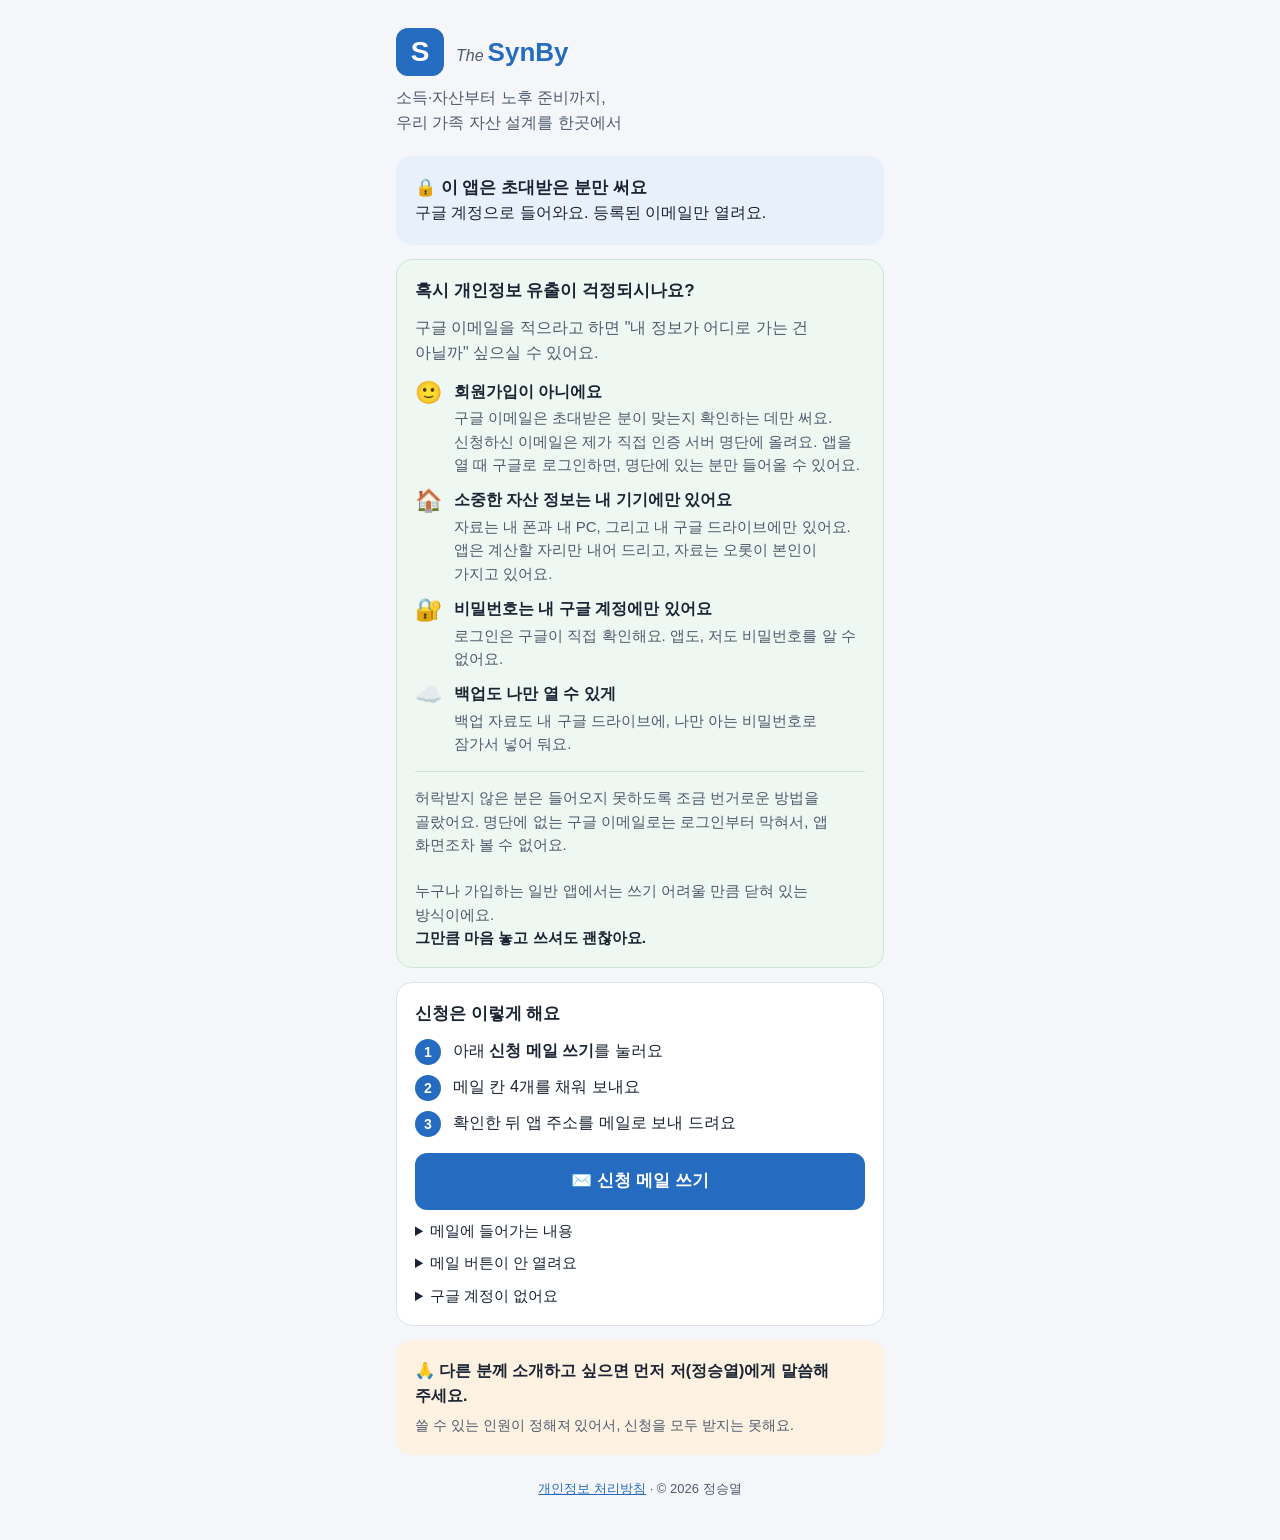
==== commit 2877367d: "옛 주소를 신청 페이지로 (옛 앱 내림 · 옛 앱 일꾼 정리) Co-Authored-By: Claude Opus 5.5 <noreply@anthropic.com> Claude-Se" ====
--- a/index.html
+++ b/index.html
@@ -1,20 +1,88 @@
 <!doctype html>
-<html lang="ko">
-<head>
-<meta charset="utf-8">
-<meta name="viewport" content="width=device-width, initial-scale=1, viewport-fit=cover">
-<meta name="robots" content="noindex">
-<meta name="theme-color" content="#2a78d6">
-<meta name="apple-mobile-web-app-capable" content="yes">
-<meta name="apple-mobile-web-app-title" content="SynBy">
-<title>The SynBy</title>
-<link rel="manifest" href="./manifest.webmanifest">
-<link rel="icon" href="./favicon-32.png" sizes="32x32">
-<link rel="apple-touch-icon" href="./apple-touch-icon.png">
-<link rel="stylesheet" href="./app.css?v=0.9.60">
-</head>
-<body>
-<div id="root"></div>
-<script type="module" src="./app.js?v=0.9.60"></script>
-</body>
-</html>
+<html lang="ko"><head><meta charset="utf-8"><meta name="viewport" content="width=device-width,initial-scale=1">
+<title>The SynBy 신청</title>
+<link rel="icon" href="favicon-32.png"><link rel="apple-touch-icon" href="apple-touch-icon.png">
+<style>
+:root{--bg:#f4f6fa;--card:#fff;--text:#1b2433;--quiet:#4f5b6d;--line:#dde3ec;--accent:#256bc0;--accent-fill:#256bc0;--soft:#e8f0fb;--warn-soft:#fdf1e1;--warn:#8a4b08}
+@media (prefers-color-scheme:dark){:root{--bg:#11151c;--card:#1a2029;--text:#e8edf4;--quiet:#a9b4c3;--line:#2c3542;--accent:#7fb0ef;--accent-fill:#2a63ad;--soft:#1d2a3c;--warn-soft:#36261a;--warn:#f0a35e}}
+*{box-sizing:border-box}
+body{margin:0;background:var(--bg);color:var(--text);font-family:-apple-system,BlinkMacSystemFont,"Apple SD Gothic Neo","Noto Sans KR",sans-serif;word-break:keep-all;line-height:1.55}
+main{max-width:520px;margin:0 auto;padding:28px 16px 40px}
+.logo{display:flex;align-items:center;gap:12px}
+.logo i{width:48px;height:48px;border-radius:12px;background:var(--accent-fill);color:#fff;font:700 28px/48px sans-serif;text-align:center;font-style:normal}
+.logo b{font-size:26px;color:var(--accent)} .logo small{font-style:italic;color:var(--quiet);font-size:16px;margin-right:4px}
+.sub{color:var(--quiet);margin:10px 0 20px}
+.card{background:var(--card);border:1px solid var(--line);border-radius:16px;padding:18px;margin-bottom:14px}
+.lock{background:var(--soft);border-color:transparent}
+.lock b{display:block;font-size:17px}
+h2{font-size:17px;margin:0 0 12px}
+ol{list-style:none;padding:0;margin:0;display:grid;gap:10px}
+ol li{display:flex;gap:12px;align-items:flex-start}
+ol li span{flex:none;width:26px;height:26px;border-radius:50%;background:var(--accent-fill);color:#fff;text-align:center;font:700 14px/26px sans-serif}
+.btn{display:block;text-align:center;background:var(--accent-fill);color:#fff;text-decoration:none;font-weight:700;font-size:17px;padding:15px;border-radius:12px;margin:16px 0 8px;white-space:nowrap}
+details{margin-top:10px;color:var(--quiet);font-size:14.5px} summary{cursor:pointer;color:var(--text)}
+pre{background:var(--bg);border:1px solid var(--line);border-radius:10px;padding:10px;white-space:pre-wrap;font-size:13.5px;color:var(--text)}
+.row{display:flex;gap:8px;align-items:center;flex-wrap:wrap}
+button{font:inherit;font-size:14px;border:1px solid var(--line);background:var(--card);color:var(--text);border-radius:999px;padding:5px 12px;cursor:pointer;white-space:nowrap}
+a{color:var(--accent)}
+.share{background:var(--warn-soft);border-color:transparent;font-weight:600}
+.calm{background:#eef7f1;border-color:#cfe6d7}
+@media (prefers-color-scheme:dark){.calm{background:#16261c;border-color:#24402e}}
+.calm .lead{margin:0 0 14px;color:var(--quiet)}
+.pt{display:flex;gap:12px;margin:12px 0}
+.pt i{flex:none;font-style:normal;font-size:22px;line-height:1.2}
+.pt b{display:block;font-size:16px;margin-bottom:2px}
+.pt div{color:var(--quiet);font-size:15px}
+.pt div b{color:var(--text)}
+.end{margin:16px 0 0;padding-top:14px;border-top:1px solid #cfe6d7;color:var(--quiet);font-size:15px}
+.end b{color:var(--text)}
+.share small{display:block;font-weight:400;color:var(--quiet);font-size:14px;margin-top:6px}
+footer{text-align:center;color:var(--quiet);font-size:13px;margin-top:24px}
+</style></head><body><main>
+<div class="logo"><i>S</i><div><small>The</small><b>SynBy</b></div></div>
+<p class="sub">소득·자산부터 노후 준비까지,<br>우리 가족 자산 설계를 한곳에서</p>
+
+<div class="card lock"><b>🔒 이 앱은 초대받은 분만 써요</b>구글 계정으로 들어와요. 등록된 이메일만 열려요.</div>
+
+<div class="card calm">
+<h2>혹시 개인정보 유출이 걱정되시나요?</h2>
+<p class="lead">구글 이메일을 적으라고 하면 "내 정보가 어디로 가는 건 아닐까" 싶으실 수 있어요.</p>
+<div class="pt"><i>🙂</i><div><b>회원가입이 아니에요</b>구글 이메일은 초대받은 분이 맞는지 확인하는 데만 써요. 신청하신 이메일은 제가 직접 인증 서버 명단에 올려요. 앱을 열 때 구글로 로그인하면, 명단에 있는 분만 들어올 수 있어요.</div></div>
+<div class="pt"><i>🏠</i><div><b>소중한 자산 정보는 내 기기에만 있어요</b>자료는 내 폰과 내 PC, 그리고 내 구글 드라이브에만 있어요. 앱은 계산할 자리만 내어 드리고, 자료는 오롯이 본인이 가지고 있어요.</div></div>
+<div class="pt"><i>🔐</i><div><b>비밀번호는 내 구글 계정에만 있어요</b>로그인은 구글이 직접 확인해요. 앱도, 저도 비밀번호를 알 수 없어요.</div></div>
+<div class="pt"><i>☁️</i><div><b>백업도 나만 열 수 있게</b>백업 자료도 내 구글 드라이브에, 나만 아는 비밀번호로 잠가서 넣어 둬요.</div></div>
+<p class="end">허락받지 않은 분은 들어오지 못하도록 조금 번거로운 방법을 골랐어요. 명단에 없는 구글 이메일로는 로그인부터 막혀서, 앱 화면조차 볼 수 없어요.<br><br>누구나 가입하는 일반 앱에서는 쓰기 어려울 만큼 닫혀 있는 방식이에요.<br><b>그만큼 마음 놓고 쓰셔도 괜찮아요.</b></p>
+</div>
+
+<div class="card">
+<h2>신청은 이렇게 해요</h2>
+<ol>
+<li><span>1</span><div>아래 <b>신청 메일 쓰기</b>를 눌러요</div></li>
+<li><span>2</span><div>메일 칸 4개를 채워 보내요</div></li>
+<li><span>3</span><div>확인한 뒤 앱 주소를 메일로 보내 드려요</div></li>
+</ol>
+<a class="btn" href="mailto:drjoung@daum.net?subject=The%20SynBy%20%EC%82%AC%EC%9A%A9%20%EC%8B%A0%EC%B2%AD&body=%EC%9D%B4%EB%A6%84%3A%0A%EA%B5%AC%EA%B8%80%20%EC%9D%B4%EB%A9%94%EC%9D%BC%20%28%EB%A1%9C%EA%B7%B8%EC%9D%B8%EC%97%90%20%EC%93%B8%20%EC%A3%BC%EC%86%8C%29%3A%0A%EB%88%84%EA%B5%AC%20%EC%86%8C%EA%B0%9C%EB%A1%9C%20%EC%95%8C%EA%B2%8C%20%EB%90%90%EB%82%98%EC%9A%94%3A%0A%EC%9E%90%EA%B8%B0%EC%86%8C%EA%B0%9C%20%ED%95%9C%20%EC%A4%84%3A%0A">✉️ 신청 메일 쓰기</a>
+<details><summary>메일에 들어가는 내용</summary><pre>받는 사람: drjoung@daum.net
+제목: The SynBy 사용 신청
+
+이름:
+구글 이메일 (로그인에 쓸 주소):
+누구 소개로 알게 됐나요:
+자기소개 한 줄:
+</pre></details>
+<details><summary>메일 버튼이 안 열려요</summary>
+<p>아래 주소로 직접 보내 주세요. 위 4칸을 적어 주시면 돼요.</p>
+<div class="row"><b>drjoung@daum.net</b><button type="button" id="cp">주소 복사</button></div></details>
+<details><summary>구글 계정이 없어요</summary>
+<p>무료로 만들 수 있어요. 앱에 들어올 때 꼭 필요해요.<br><a href="https://accounts.google.com/signup" target="_blank" rel="noopener">구글 계정 만들기 ↗</a></p></details>
+</div>
+
+<div class="card share">🙏 다른 분께 소개하고 싶으면 먼저 저(정승열)에게 말씀해 주세요.<small>쓸 수 있는 인원이 정해져 있어서, 신청을 모두 받지는 못해요.</small></div>
+
+<footer><a href="privacy.html">개인정보 처리방침</a> · © 2026 정승열</footer>
+</main>
+<script>
+document.getElementById('cp').onclick=function(){var b=this;function ok(){b.textContent='복사했어요 ✓'}
+if(navigator.clipboard)navigator.clipboard.writeText('drjoung@daum.net').then(ok,function(){});};
+</script>
+</body></html>
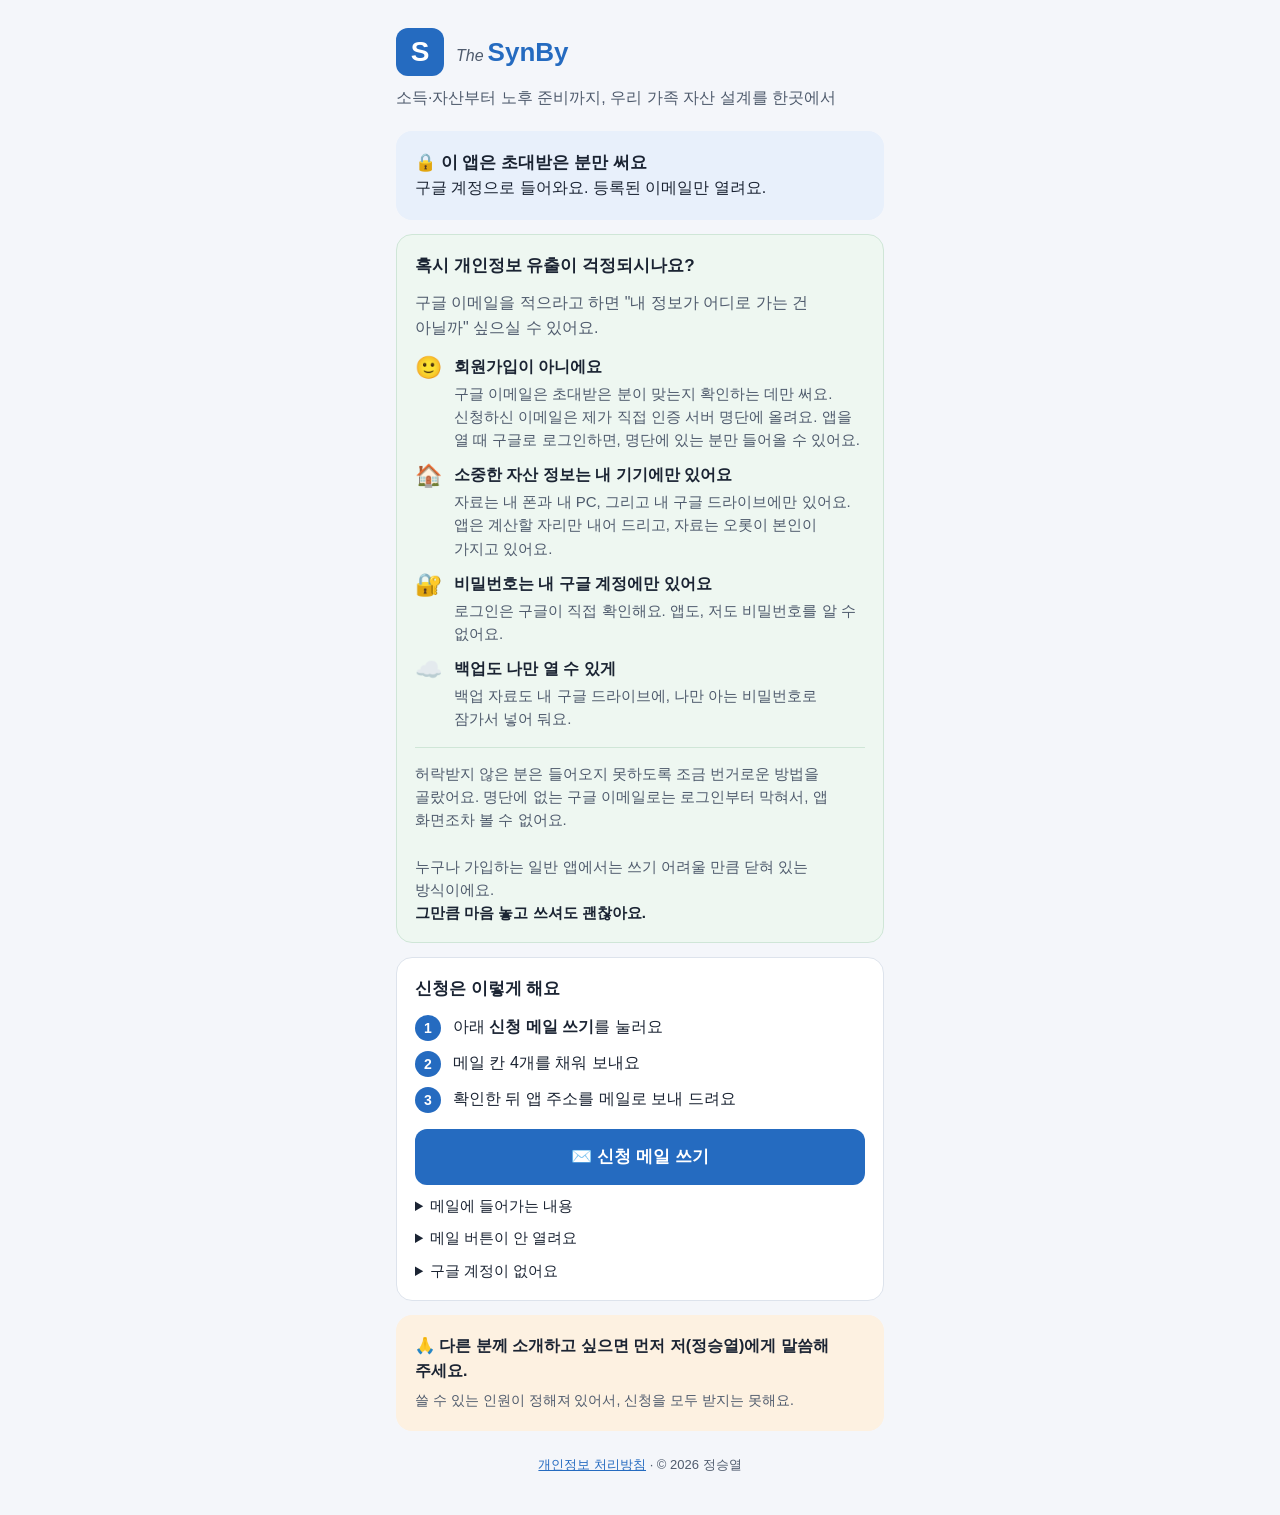
==== commit e348117b: "신청 페이지: 넓은 화면에서 소개 한 줄 Co-Authored-By: Claude Opus 5.5 <noreply@anthropic.com> Claude-Session: https" ====
--- a/index.html
+++ b/index.html
@@ -11,6 +11,7 @@
 .logo{display:flex;align-items:center;gap:12px}
 .logo i{width:48px;height:48px;border-radius:12px;background:var(--accent-fill);color:#fff;font:700 28px/48px sans-serif;text-align:center;font-style:normal}
 .logo b{font-size:26px;color:var(--accent)} .logo small{font-style:italic;color:var(--quiet);font-size:16px;margin-right:4px}
+@media (min-width:521px){br.m{display:none}}
 .sub{color:var(--quiet);margin:10px 0 20px}
 .card{background:var(--card);border:1px solid var(--line);border-radius:16px;padding:18px;margin-bottom:14px}
 .lock{background:var(--soft);border-color:transparent}
@@ -40,7 +41,7 @@
 footer{text-align:center;color:var(--quiet);font-size:13px;margin-top:24px}
 </style></head><body><main>
 <div class="logo"><i>S</i><div><small>The</small><b>SynBy</b></div></div>
-<p class="sub">소득·자산부터 노후 준비까지,<br>우리 가족 자산 설계를 한곳에서</p>
+<p class="sub">소득·자산부터 노후 준비까지,<br class="m"> 우리 가족 자산 설계를 한곳에서</p>
 
 <div class="card lock"><b>🔒 이 앱은 초대받은 분만 써요</b>구글 계정으로 들어와요. 등록된 이메일만 열려요.</div>
 
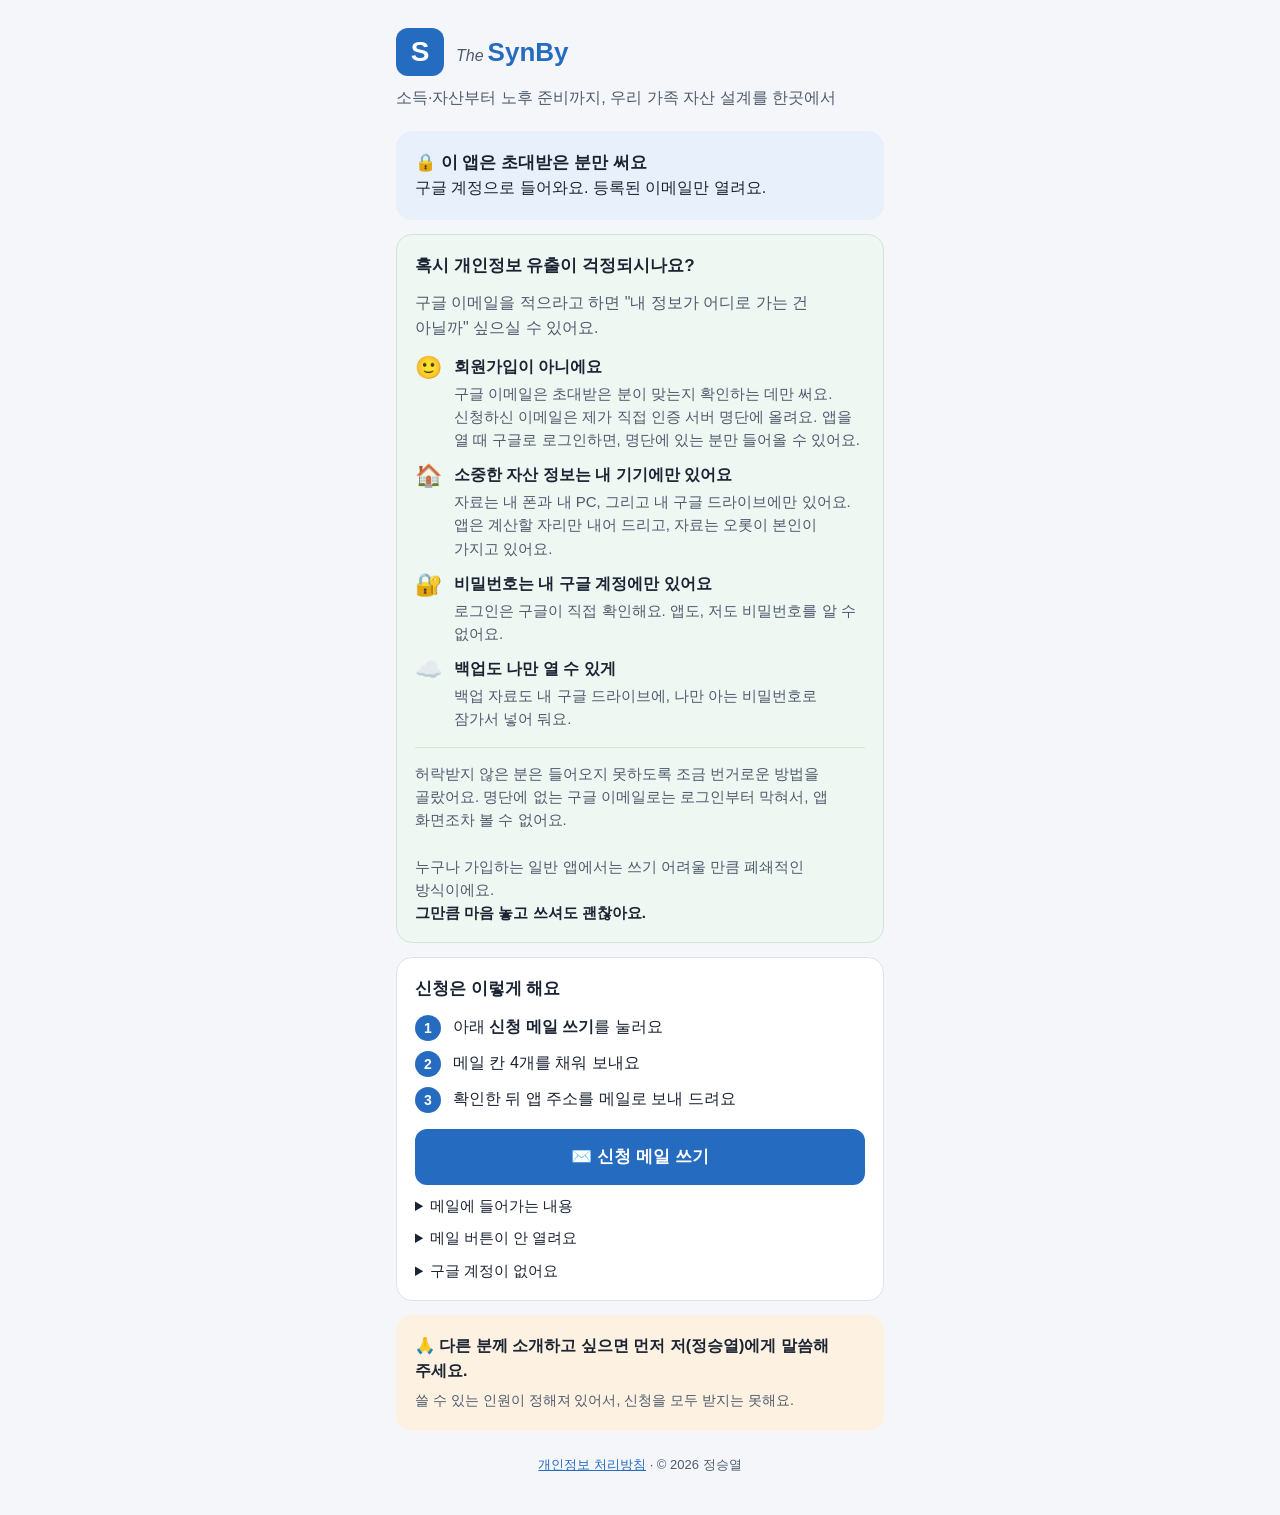
==== commit 4a7da42e: "신청 페이지: 폐쇄적인 방식 Co-Authored-By: Claude Opus 5.5 <noreply@anthropic.com> Claude-Session: https://clau" ====
--- a/index.html
+++ b/index.html
@@ -52,7 +52,7 @@
 <div class="pt"><i>🏠</i><div><b>소중한 자산 정보는 내 기기에만 있어요</b>자료는 내 폰과 내 PC, 그리고 내 구글 드라이브에만 있어요. 앱은 계산할 자리만 내어 드리고, 자료는 오롯이 본인이 가지고 있어요.</div></div>
 <div class="pt"><i>🔐</i><div><b>비밀번호는 내 구글 계정에만 있어요</b>로그인은 구글이 직접 확인해요. 앱도, 저도 비밀번호를 알 수 없어요.</div></div>
 <div class="pt"><i>☁️</i><div><b>백업도 나만 열 수 있게</b>백업 자료도 내 구글 드라이브에, 나만 아는 비밀번호로 잠가서 넣어 둬요.</div></div>
-<p class="end">허락받지 않은 분은 들어오지 못하도록 조금 번거로운 방법을 골랐어요. 명단에 없는 구글 이메일로는 로그인부터 막혀서, 앱 화면조차 볼 수 없어요.<br><br>누구나 가입하는 일반 앱에서는 쓰기 어려울 만큼 닫혀 있는 방식이에요.<br><b>그만큼 마음 놓고 쓰셔도 괜찮아요.</b></p>
+<p class="end">허락받지 않은 분은 들어오지 못하도록 조금 번거로운 방법을 골랐어요. 명단에 없는 구글 이메일로는 로그인부터 막혀서, 앱 화면조차 볼 수 없어요.<br><br>누구나 가입하는 일반 앱에서는 쓰기 어려울 만큼 폐쇄적인 방식이에요.<br><b>그만큼 마음 놓고 쓰셔도 괜찮아요.</b></p>
 </div>
 
 <div class="card">
